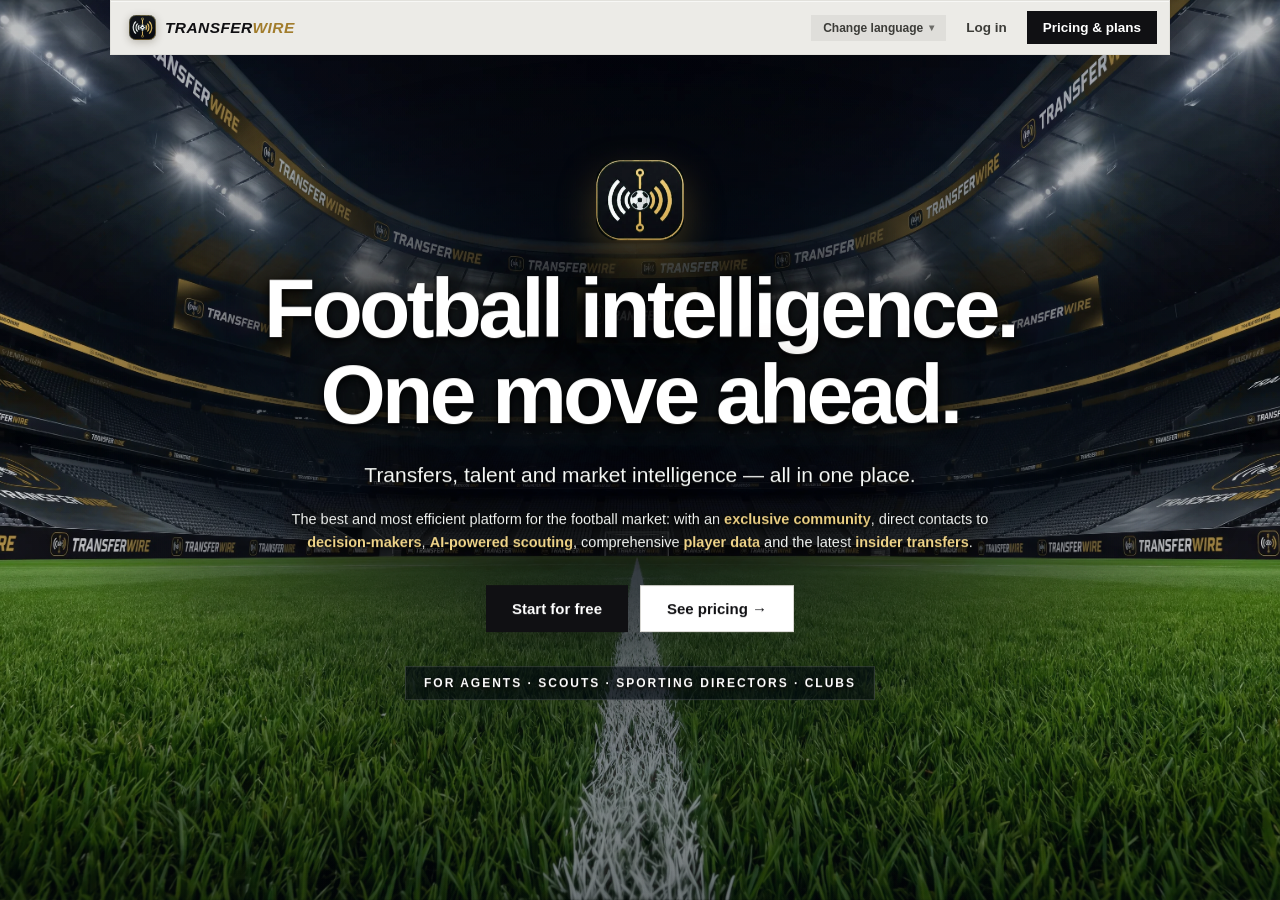
==== index.html @ ceefdb01 "Netzwerk 2.0 Paket 7: Tarifkarte Vereine mit Anfrageformular (auf Anfrage)" ====
<!doctype html>
<html lang="en">
<head>
<meta charset="utf-8">
<meta name="viewport" content="width=device-width, initial-scale=1, viewport-fit=cover">
<style>html.tw-handy85{-webkit-text-size-adjust:100%;text-size-adjust:100%}html.tw-handy85,html.tw-handy85 body,html.tw-handy85 #root{touch-action:pan-y pinch-zoom}html.tw-handy85.tw-zoom,html.tw-handy85.tw-zoom body,html.tw-handy85.tw-zoom #root{touch-action:manipulation}</style>
<script>/* Auftrag 47 (Punkt 93, Freigabe 12.10.) + Auftrag 48 (13.10.): Handyansicht 85 % (Variante 2). Auf Handys im Hochformat wird die
   Layoutbreite auf Geraetebreite / 0,85 gesetzt (390 px -> 459 px), dadurch erscheinen Schrift, Abstaende, Symbole und Karten gleichmaessig
   auf 85 %. Auftrag 48: Die Geraetebreite misst der Browser selbst (device-width); screen.width weicht auf manchen iPhones davon ab (z. B. bei
   vergroesserter Anzeige) - die Seite war dann breiter als der Bildschirm und liess sich seitlich verschieben. Ausserdem laesst sich die ganze
   Seite am Handy nicht mehr seitlich ziehen (touch-action pan-y), solange nicht hineingezoomt ist; Leisten mit eigenem Scrollen bleiben wischbar.
   Querformat, Tablets (kurze Seite ab 600 px) und Desktop bleiben unveraendert. Eine Seite mit maximum-scale (App) bleibt ohne Zoom.
   Pruefanzeige fuer das Geraet: Adresse mit ?twdiag=1 aufrufen. */
(function(){try{
  var m=document.querySelector('meta[name="viewport"]'); if(!m) return;
  var basis=m.getAttribute("content")||"", F=0.85, ohneZoom=/maximum-scale/.test(basis), wurzel=document.documentElement;
  var mass=0, gemessen=0, verlaesslich=false, letzterInhalt="", letzteLage="";
  function hoch(){
    try{ if(screen.orientation&&screen.orientation.type) return screen.orientation.type.indexOf("portrait")===0; }catch(e){}
    if(typeof window.orientation==="number") return Math.abs(window.orientation)!==90;
    return (screen.height||0)>=(screen.width||0);
  }
  function lage(){
    try{ if(screen.orientation&&screen.orientation.type) return screen.orientation.type; }catch(e){}
    return String(typeof window.orientation==="number"?window.orientation:"");
  }
  function geraetebreite(kurz){
    if(m.getAttribute("content")!==basis) m.setAttribute("content",basis);
    var w=wurzel.clientWidth||0;
    gemessen=w; verlaesslich=(w>=280&&w<700);
    return verlaesslich?w:kurz;
  }
  function zoomen(){
    var vv=window.visualViewport;
    var z=!!(vv&&mass&&wurzel.classList.contains("tw-handy85")&&vv.scale>mass*1.04);
    if(z) wurzel.classList.add("tw-zoom"); else wurzel.classList.remove("tw-zoom");
  }
  function setzen(){
    var kurz=Math.min(screen.width||0,screen.height||0);
    var touch=(navigator.maxTouchPoints||0)>0||("ontouchstart" in window);
    var an=touch&&kurz>=280&&kurz<600&&hoch(), inhalt=basis;
    if(an&&verlaesslich&&letzterInhalt&&m.getAttribute("content")===letzterInhalt&&lage()===letzteLage){ zoomen(); return; }
    mass=0;
    if(an){
      var kw=geraetebreite(kurz), b=Math.round(kw/F), s=Math.floor(kw/b*1e6)/1e6;
      inhalt="width="+b+", initial-scale="+s+(ohneZoom?", minimum-scale="+s+", maximum-scale="+s:"")+", viewport-fit=cover";
      mass=s;
    }
    if(m.getAttribute("content")!==inhalt) m.setAttribute("content",inhalt);
    letzterInhalt=an?inhalt:""; letzteLage=lage();
    if(an) wurzel.classList.add("tw-handy85"); else wurzel.classList.remove("tw-handy85");
    zoomen();
  }
  setzen();
  window.addEventListener("orientationchange",function(){setzen();setTimeout(setzen,250);});
  try{ if(screen.orientation&&screen.orientation.addEventListener) screen.orientation.addEventListener("change",setzen); }catch(e){}
  try{ if(window.visualViewport) window.visualViewport.addEventListener("resize",zoomen); }catch(e){}
  if(/[?&#]twdiag=1/.test(location.href)){
    var box=null, zeigen=function(){ try{
      var vv=window.visualViewport||{};
      if(!box){ box=document.createElement("div"); box.id="tw-diag"; box.style.cssText="position:fixed;left:6px;bottom:6px;z-index:2147483647;background:rgba(0,0,0,.85);color:#9ef0b0;font:11px/1.4 ui-monospace,Menlo,monospace;padding:6px 8px;border-radius:6px;pointer-events:none;white-space:pre"; document.body.appendChild(box); }
      box.textContent="screen "+screen.width+"x"+screen.height+" dpr "+(window.devicePixelRatio||1)+"\ndevice-width "+gemessen+"\n"+m.getAttribute("content")+"\nlayout "+wurzel.clientWidth+" doc "+wurzel.scrollWidth+"\nvv "+Math.round((vv.width||0)*10)/10+" x "+Math.round((vv.scale||0)*1e4)/1e4+" links "+Math.round((vv.offsetLeft||0)*10)/10+" scrollX "+Math.round(window.scrollX||0)+"\nzoom "+wurzel.classList.contains("tw-zoom")+" "+((navigator.userAgent.match(/OS [0-9_]+/)||[""])[0]);
    }catch(e){} };
    window.addEventListener("load",function(){ zeigen(); setInterval(zeigen,800); });
  }
}catch(e){}})();</script>
<script>try{if(localStorage.getItem("tw_account")&&location.hash!=="#landing"){location.replace("/app.html"+(location.hash||""));}}catch(e){}</script>
<title>TransferWire — Football intelligence. One move ahead.</title>
<meta name="description" content="All transfer news, club needs with player matching, scout ranking and a player database from 53 leagues and 32 countries — updated hourly." />
<link rel="canonical" href="https://transferwire.de/" />
<link rel="icon" type="image/png" href="/favicon.ico?v=gold">
<link rel="apple-touch-icon" href="/apple-touch-icon.png?v=gold" />
<link rel="manifest" href="/manifest.webmanifest" />
<meta name="theme-color" content="#0B0F0C" />
<meta property="og:type" content="website" />
<meta property="og:site_name" content="TransferWire" />
<meta property="og:title" content="TransferWire — Football intelligence. One move ahead." />
<meta property="og:description" content="All transfer news, club needs with player matching, scout ranking and a player database from 53 leagues and 32 countries — updated hourly." />
<meta property="og:url" content="https://transferwire.de/" />
<meta property="og:image" content="https://transferwire.de/og-image.png?v=gold" />
<meta property="og:image:secure_url" content="https://transferwire.de/og-image.png?v=gold" />
<meta property="og:image:type" content="image/png" />
<meta property="og:image:width" content="1200" />
<meta property="og:image:height" content="675" />
<meta name="twitter:card" content="summary_large_image" />
<meta name="twitter:title" content="TransferWire — Football intelligence. One move ahead." />
<meta name="twitter:description" content="All transfer news, club needs with player matching, scout ranking and a player database from 53 leagues and 32 countries — updated hourly." />
<meta name="twitter:image" content="https://transferwire.de/og-image.png?v=gold" />
<style>
  :root{
    --page:#F6F5F2; --ink:#101013; --muted:#6E6E68; --hair:#E5E4DF;
    --gruen:#1FB558; --orange:#F59E0B; --gold:#C8A355; --gold-text:#7D5F1A; --gold-hell:#DDB65F; --gold-glanz:#EFD489; --gold-schrift:#1A1306;
    --karte:#FFFFFF; --nacht:#0B0F0C; --nacht-karte:#12171A;
  }
  *{box-sizing:border-box; margin:0; padding:0}
  html{scroll-behavior:smooth}
  body{
    background:var(--page); color:var(--ink);
    font-family:-apple-system,BlinkMacSystemFont,"Inter","Segoe UI",Roboto,Helvetica,Arial,sans-serif;
    -webkit-font-smoothing:antialiased; overflow-x:hidden;
  }
  a{color:inherit; text-decoration:none}
  button{font:inherit; cursor:pointer; border:none; background:none}

  /* ── Reveal-Animationen ── */
  .rv{opacity:0; transform:translateY(26px); transition:opacity .7s ease, transform .7s ease}
  .rv.an{opacity:1; transform:none}
  @media (prefers-reduced-motion: reduce){
    .rv, .rv-l, .rv-r{opacity:1; transform:none; transition:none}
    .chip{animation:none !important}
    .kasten{transform:none !important}
  }

  /* ── Navbar (Pill) ── */
  .navwrap{position:sticky; top:14px; z-index:60; display:flex; justify-content:center; padding:0 14px}
  .nav{
    width:100%; max-width:1060px; background:#ECEBE7; border:1px solid #E2E1DC;
    border-radius:0; display:flex; align-items:center; gap:14px; padding:10px 12px 10px 18px;
    box-shadow:0 1px 0 rgba(255,255,255,.6) inset;
  }
  .logo{display:flex; align-items:center; gap:9px; font-weight:800; letter-spacing:.6px; font-size:15.5px}
  .logo b{color:#A27D2D}
  .logo .wortzug{font-style:italic; font-weight:900; letter-spacing:.4px}
  .mark-img{width:27px; height:25px; border-radius:7px; display:block; box-shadow:0 2px 8px rgba(40,30,10,.28)}
  .mark{width:26px; height:26px; border-radius:8px; background:var(--ink); display:grid; place-items:center; flex:0 0 auto}
  .mark svg{width:15px; height:15px}
  .nav .rechts{margin-left:auto; display:flex; align-items:center; gap:8px}
  .sprache{position:relative; display:flex}
.sprache .lang-btn{display:inline-flex; align-items:center; gap:6px; font-size:12px; font-weight:600; padding:6px 12px; border-radius:0; border:0; cursor:pointer; font-family:inherit; background:#DFDEDA; color:#3c3c38; white-space:nowrap}
.sprache .lang-btn:hover{background:#d3d2ce}
.sprache .lang-btn .caret{font-size:10px; opacity:.7}
.sprache .lang-kurz{display:none}
.lang-menu{position:absolute; top:calc(100% + 8px); right:0; min-width:172px; background:#fff; border:1px solid #E1E5E2; border-radius:12px; box-shadow:0 12px 32px rgba(0,0,0,.14); padding:6px; z-index:60}
.lang-menu[hidden]{display:none}
.lang-menu button{display:flex; width:100%; align-items:center; justify-content:space-between; gap:12px; font-size:13px; font-weight:600; padding:9px 12px; border:0; border-radius:8px; cursor:pointer; font-family:inherit; background:transparent; color:#14181D; text-align:left}
.lang-menu button:hover{background:#F5F6F2}
.lang-menu button.akt{font-weight:800}
.lang-menu button.akt::after{content:"\2713"; color:var(--gold-text); font-weight:800}
@media (max-width:560px){ .sprache .lang-text{display:none} .sprache .lang-kurz{display:inline} .sprache .lang-btn{padding:6px 10px} }
  
  
  .nav-login{font-size:13.5px; font-weight:600; padding:8px 12px; border-radius:0; color:#3c3c38}
  .nav-login:hover{background:#e0dfdb}
  .nav-cta{font-size:13.5px; font-weight:600; padding:9px 16px; border-radius:0; background:var(--ink); color:#fff; white-space:nowrap}
  .nav-cta:hover{background:#000}

  main{display:block}
  main[hidden]{display:none}
  .bahn{max-width:1120px; margin:0 auto; padding:0 22px}

  /* ── SEITE 1: Hero ── */
  .hero{padding:86px 0 30px; text-align:center; position:relative}
  img.appicon{
    width:88px; height:auto; margin:0 auto 26px; display:block; border-radius:21px;
    box-shadow:0 16px 38px rgba(169,130,47,.35);
  }
  h1.riese{
    font-size:clamp(42px, 7.2vw, 84px); line-height:1.02; letter-spacing:-.045em; font-weight:800;
  }
  .hero .sub{
    margin:20px auto 0; max-width:720px; font-size:clamp(17px,2.2vw,21px); color:#3a3a36; font-weight:500;
  }
  .hero .uslogan{
    margin:16px auto 0; max-width:760px; font-size:14.5px; line-height:1.65; color:var(--muted);
  }
  .hero .uslogan b{color:#33332f; font-weight:700}
  .ctas{display:flex; gap:12px; justify-content:center; margin-top:30px; flex-wrap:wrap}
  .btn{border-radius:0; padding:14px 26px; font-size:15px; font-weight:800; transition:transform .15s ease, box-shadow .15s ease}
  .btn:active{transform:scale(.97)}
  .btn-ink{background:var(--ink); color:#fff; box-shadow:0 10px 24px rgba(16,16,19,.22)}
  .btn-ink:hover{background:#000}
  .btn-line{background:#fff; border:1.5px solid #D9D8D3; color:var(--ink)}
  .btn-line:hover{border-color:#b9b8b3}
  .vertrauen{margin-top:44px; font-size:12px; letter-spacing:1.8px; color:#9a9a94; font-weight:700}

  /* ── Zahlen + schwebende Vereins-Chips ── */
  .zahlen{position:relative; padding:120px 0 70px; text-align:center}
  .zahlen .kicker, .kicker{
    font-size:11.5px; letter-spacing:2.4px; font-weight:800; color:var(--gold-text);
  }
  .zahlen h2{margin-top:14px; font-size:clamp(20px,2.6vw,26px); font-weight:700; color:#3a3a36}
  .riesenzahl{
    font-size:clamp(46px, 8.6vw, 104px); font-weight:800; letter-spacing:-.04em; line-height:1.06;
  }
  .riesenzahl small{font-size:.42em; font-weight:800; letter-spacing:-.01em; color:#3a3a36; margin-left:.18em}
  .zahlen .untertext{
    margin:30px auto 0; max-width:680px; font-size:15px; line-height:1.7; color:var(--muted);
  }
  .zahlen .untertext b{color:#33332f}
  .chipfeld{position:absolute; inset:0; pointer-events:none}
  .chip{
    position:absolute; z-index:0; opacity:.96; animation:schwebe var(--d,9s) ease-in-out infinite;
    animation-delay:var(--v,0s); will-change:transform;
    filter:drop-shadow(0 10px 22px rgba(16,16,19,.20)) drop-shadow(0 0 1px rgba(20,20,20,.35));
  }
  .chip img{width:100%; height:100%; object-fit:contain; display:block}
  .chip.hell{filter:drop-shadow(0 10px 22px rgba(16,16,19,.22)) drop-shadow(0 0 2px rgba(0,0,0,.6))}
  .zahlen .bahn{position:relative; z-index:2}
  @keyframes schwebe{
    0%,100%{transform:translateY(0) rotate(var(--r,0deg))}
    50%{transform:translateY(-16px) rotate(var(--r,0deg))}
  }

  /* ── Einblick (Browser-Kasten) ── */
  .einblick{padding:60px 0 110px; text-align:center}
  .einblick h2{margin-top:14px; font-size:clamp(26px,3.6vw,40px); letter-spacing:-.03em; font-weight:800}
  .einblick .cap{margin:14px auto 34px; max-width:560px; color:var(--muted); font-size:14.5px; line-height:1.6}
  .kasten{
    max-width:980px; margin:0 auto; background:#EDECE8; border:1px solid #E0DFDA; border-radius:22px;
    padding:14px; box-shadow:0 30px 80px rgba(16,16,19,.14);
    transform:scale(.94); transition:transform .9s cubic-bezier(.2,.7,.2,1);
  }
  .kasten.an{transform:scale(1)}

  /* ── Funktions-Sektionen (Seite 1) ── */
  .sek{padding:54px 0}
  .sek .grid{display:grid; grid-template-columns:minmax(0,1fr) minmax(0,1.55fr); gap:48px; align-items:center}
  .sek.dreh .grid{grid-template-columns:minmax(0,1.55fr) minmax(0,1fr)}
  .sek.ohnebild .grid{grid-template-columns:minmax(0,1fr) minmax(0,1.15fr); gap:56px}
  .sek.dreh.ohnebild .grid{grid-template-columns:minmax(0,1.15fr) minmax(0,1fr)}
  .sek.bahn{max-width:1400px}
  .sek.bahn.ohnebild{max-width:1120px}
  .sek.dreh .stext{order:2}
  .sek.dreh .sbild{order:1}
  .stext h3{font-size:clamp(26px,3.3vw,38px); letter-spacing:-.03em; font-weight:800; margin:10px 0 14px}
  .stext p{color:var(--muted); font-size:16.5px; line-height:1.7}
  .stext p b{color:#33332f}
  .spunkte{display:flex; flex-wrap:wrap; gap:8px; margin-top:16px}
  .spunkte span{font-size:12px; font-weight:800; letter-spacing:.2px; background:#EFEEE9; color:#4a4a45; border-radius:0; padding:7px 13px}
  .shot{border-radius:16px; overflow:hidden; border:1px solid var(--line); background:#fff;
    box-shadow:0 24px 60px rgba(16,16,19,.15)}
  .shot img{width:100%; display:block}
  .rv-l{opacity:0; transform:translateX(-30px); transition:opacity .7s ease var(--tv,0s), transform .7s ease var(--tv,0s)}
  .rv-r{opacity:0; transform:translateX(30px); transition:opacity .7s ease var(--tv,0s), transform .7s ease var(--tv,0s)}
  .rv-l.an, .rv-r.an{opacity:1; transform:none}
  .wm{display:block; width:min(360px,70%); margin:0 auto 22px}
  @media (max-width:900px){
    .sek{padding:34px 0}
    .sek .grid, .sek.dreh .grid, .sek.ohnebild .grid, .sek.dreh.ohnebild .grid{grid-template-columns:1fr; gap:20px}
    .sek.dreh .stext{order:1}
    .sek.dreh .sbild{order:2}
  }
  .chrome{display:flex; align-items:center; gap:8px; padding:4px 8px 12px}
  .dot{width:10px; height:10px; border-radius:50%}
  .url{margin-left:10px; flex:1; max-width:280px; background:#fff; border-radius:8px; font-size:11.5px; color:#8a8a84; padding:5px 12px; text-align:left}
  .schirm{background:var(--nacht); border-radius:14px; overflow:hidden; text-align:left}
  .app-kopf{display:flex; align-items:center; gap:12px; padding:13px 18px; border-bottom:1px solid rgba(255,255,255,.08)}
  .app-kopf .logo{color:#fff; font-size:13.5px}
  .app-kopf .mark{background:var(--gold)}
  .app-such{flex:1; max-width:360px; background:rgba(255,255,255,.08); border:1px solid rgba(255,255,255,.13); border-radius:9px; color:rgba(255,255,255,.55); font-size:11.5px; padding:7px 12px}
  .app-live{margin-left:auto; display:flex; align-items:center; gap:7px; color:#9BE8B8; font-size:10.5px; font-weight:800; letter-spacing:1.4px}
  .puls{width:7px; height:7px; border-radius:50%; background:var(--gruen); box-shadow:0 0 0 0 rgba(31,181,88,.55); animation:puls 1.8s infinite}
  @keyframes puls{70%{box-shadow:0 0 0 9px rgba(31,181,88,0)} 100%{box-shadow:0 0 0 0 rgba(31,181,88,0)}}
  .app-filter{display:flex; gap:8px; padding:13px 18px 2px; flex-wrap:wrap}
  .fchip{font-size:10.5px; font-weight:800; letter-spacing:.4px; color:rgba(255,255,255,.7); border:1px solid rgba(255,255,255,.16); border-radius:0; padding:5px 11px}
  .fchip.akt{background:var(--gold); border-color:var(--gold); color:var(--gold-schrift)}
  .app-feed{display:grid; grid-template-columns:repeat(3,1fr); gap:12px; padding:14px 18px 20px}
  .mkarte{background:var(--nacht-karte); border:1px solid rgba(255,255,255,.09); border-radius:13px; padding:13px 14px; color:#E8ECEA}
  .mk-kick{display:flex; justify-content:space-between; font-size:9.5px; letter-spacing:1.2px; font-weight:800; color:rgba(255,255,255,.45)}
  .badge{border-radius:0; padding:2px 8px; font-size:9px; letter-spacing:.6px}
  .badge.fix{background:rgba(31,181,88,.18); color:#7BE3A4}
  .badge.ger{background:rgba(245,158,11,.16); color:#F5C36B}
  .badge.bedarf{background:rgba(96,165,250,.16); color:#93C5FD}
  .mk-h{font-size:12.8px; font-weight:700; line-height:1.4; margin:9px 0 7px}
  .mk-t{font-size:10.8px; line-height:1.55; color:rgba(255,255,255,.55)}
  .mk-fuss{display:flex; justify-content:space-between; align-items:center; margin-top:11px; font-size:9.5px; color:rgba(255,255,255,.45)}
  .verl{display:flex; gap:2px}
  .verl i{width:9px; height:3.5px; border-radius:2px; background:rgba(255,255,255,.18)}
  .verl i.an{background:var(--gold)}

  /* ── Sektionen allgemein ── */
  .sektion{padding:90px 0}
  .sk-kopf{text-align:center; max-width:720px; margin:0 auto 50px}
  .sk-kopf h2{margin-top:14px; font-size:clamp(28px,3.8vw,42px); letter-spacing:-.03em; font-weight:800}
  .sk-kopf p{margin-top:14px; color:var(--muted); font-size:15px; line-height:1.65}
  .lounge-plus{max-width:760px; margin:24px auto 0; display:grid; grid-template-columns:1fr 1fr; gap:12px}
  .lounge-plus p{margin:0; padding:12px 16px 12px 40px; position:relative; text-align:left; font-size:14.5px; line-height:1.5;
    color:var(--muted); background:rgba(0,0,0,.04); border:1px solid rgba(0,0,0,.08); border-radius:14px}
  .lounge-plus p::before{content:""; position:absolute; left:16px; top:18px; width:12px; height:12px; border-radius:50%;
    background:var(--gold); box-shadow:0 0 0 3px rgba(200,163,85,.28)}
  .lounge-plus p b{display:block; margin-bottom:3px; color:#33332f; font-size:15px}
  .lounge-plus.stapel{grid-template-columns:1fr; margin:0; max-width:none}
  .lounge-plus.stapel.im-text{margin-top:20px}
  @media (max-width:640px){ .lounge-plus{grid-template-columns:1fr} }

  /* ── SEITE 2: Preisblock dunkel ── */
  .preisnacht{background:var(--nacht); color:#fff; border-radius:28px; padding:96px 30px 76px; position:relative; overflow:hidden}
  .preisnacht .kicker{color:var(--gold-hell)}
  .preisnacht h2{margin-top:0; font-size:clamp(26px,3.2vw,36px); letter-spacing:-.022em; font-weight:700; text-transform:none}
  .preisnacht .intro{margin:14px auto 0; max-width:54ch; text-align:center; color:rgba(255,255,255,.55); font-size:13.5px; line-height:1.65}
  .preisnacht{border-radius:0 !important}
  .testleiste{margin-top:32px; display:flex; align-items:center; justify-content:space-between; gap:16px; padding:14px 18px; border:1px solid rgba(255,255,255,.16); background:linear-gradient(90deg, rgba(255,255,255,.07), rgba(255,255,255,.02)); text-align:left}
  .testleiste .tl-l{display:flex; align-items:center; gap:14px; min-width:0}
  .testleiste .tl-tag{flex:0 0 auto; font-size:9.5px; letter-spacing:.16em; font-weight:700; text-transform:uppercase; color:rgba(255,255,255,.72); background:transparent; border:1px solid rgba(255,255,255,.22); padding:5px 9px}
  .testleiste .tl-t{font-size:12.5px; color:rgba(255,255,255,.78); line-height:1.45}
  .testleiste .tl-t b{color:#fff}
  .testleiste .tcta{margin:0; width:auto; flex:0 0 auto; padding:11px 18px; white-space:nowrap}
  .testleiste .tc-w{background:transparent; color:#fff; border:1px solid rgba(255,255,255,.28)}
  .testleiste .tc-w:hover{border-color:rgba(255,255,255,.6)}
  .tiergrid{display:grid; grid-template-columns:repeat(4,1fr); grid-template-rows:repeat(8,auto); gap:14px; margin-top:20px; align-items:stretch}
  @media (max-width:1240px) and (min-width:981px){ .tiergrid{grid-template-columns:repeat(2,1fr); grid-template-rows:none} .tier{display:flex; flex-direction:column; grid-row:auto} }
  .tier.ve .tpreis{font-size:30px}
  .tier.ve .tbadge{border-color:rgba(255,255,255,.3); color:rgba(255,255,255,.75)}
  .tier{position:relative; background:#0E1312; border:1px solid rgba(255,255,255,.10); border-radius:0; padding:24px 22px 26px; text-align:left; display:grid; grid-row:span 8; grid-template-rows:subgrid; transition:border-color .12s ease}
  .tier:hover{border-color:rgba(255,255,255,.2)}
  .tier.gr{background:#121918; border-color:rgba(255,255,255,.2)}
  @supports not (grid-template-rows:subgrid){ .tier{display:flex; flex-direction:column} }
  @media (max-width:980px){ .tiergrid{grid-template-rows:none} .tier{display:flex; flex-direction:column; grid-row:auto} }
  .tier .tname{display:flex; align-items:center; justify-content:space-between; gap:9px; font-size:13px; font-weight:800; letter-spacing:2.2px; text-transform:uppercase}
  .tbadge{font-size:9.5px; letter-spacing:.14em; font-weight:700; text-transform:uppercase; border-radius:0; padding:3px 7px; border:1px solid rgba(221,182,95,.45)}
  .tb-gr{color:var(--gold-hell)}
  .tier .tsub{margin-top:8px; font-size:12px; color:rgba(255,255,255,.55); min-height:34px}
  .twert{margin-top:12px; font-size:11.5px; line-height:1.6; color:rgba(255,255,255,.5)}
  .twert b{display:block; color:rgba(255,255,255,.9); font-size:11.5px; font-weight:600; margin-bottom:2px}
  .abrech-z{margin:20px auto 0; display:inline-flex; border:1px solid rgba(255,255,255,.16); padding:2px}
  .abrech-z button{border:0; cursor:pointer; font-family:inherit; font-size:11.5px; font-weight:600; padding:8px 16px; background:transparent; color:rgba(255,255,255,.5); border-radius:0; transition:color .12s ease, background .12s ease}
  .abrech-z button:hover{color:rgba(255,255,255,.8)}
  .abrech-z button.akt{background:rgba(255,255,255,.94); color:#0B0F0C}
  .tpreis{margin:18px 0 0; font-size:38px; font-weight:700; letter-spacing:-.03em; line-height:1; display:flex; align-items:baseline; gap:8px; flex-wrap:wrap; font-variant-numeric:tabular-nums; font-feature-settings:"tnum" 1}
  .tpreis .einheit{font-size:12.5px; font-weight:500; letter-spacing:0; color:rgba(255,255,255,.5)}
  .tmeta{margin-top:8px; font-size:11.5px; color:rgba(255,255,255,.42); display:flex; flex-wrap:wrap; gap:6px}
  .tmeta b{color:rgba(255,255,255,.72); font-weight:600}
  .tsep{color:rgba(255,255,255,.22)}
  body.flugmodus .ebene .twert b, .preisnacht .twert b{color:rgba(255,255,255,.9)}
  body.flugmodus .ebene .tmeta b, .preisnacht .tmeta b{color:rgba(255,255,255,.72)}
  body.flugmodus .ebene .testleiste .tl-t b, .preisnacht .testleiste .tl-t b{color:#fff}
  .seats{margin-top:14px}
  .nz-fix{font-size:14px; font-weight:700; line-height:28px; padding:0 12px; color:rgba(255,255,255,.88)}
  .tier.seats-fest .nz-s{display:none}
  .tier:not(.seats-fest) .nz-fix-ent{display:none}
  .seats.leer{margin-top:0}
  .nutzer{border:1px solid rgba(255,255,255,.14); padding:8px 10px 8px 12px; display:flex; align-items:center; justify-content:space-between; gap:10px}
  .nutzer .nz-l{font-size:10px; letter-spacing:1.4px; text-transform:uppercase; font-weight:800; color:rgba(255,255,255,.6)}
  .nutzer .nz-s{display:flex; align-items:center; border:1px solid rgba(255,255,255,.22)}
  .nutzer .nz-s button{border:0; cursor:pointer; font-family:inherit; width:30px; height:28px; background:transparent; color:#fff; font-size:16px; font-weight:700; line-height:1; border-radius:0}
  .nutzer .nz-s button:hover{background:rgba(255,255,255,.1)}
  .nutzer .nz-s button:disabled{opacity:.3; cursor:default; background:transparent}
  .nutzer .nz-s output{min-width:36px; text-align:center; font-size:14px; font-weight:800; border-left:1px solid rgba(255,255,255,.22); border-right:1px solid rgba(255,255,255,.22); height:28px; line-height:28px}
  .nutzer-h{margin-top:6px; font-size:10.5px; color:rgba(255,255,255,.5)}
  .tcta{margin-top:18px; width:100%; border:0; cursor:pointer; font-family:inherit; border-radius:0; padding:12px; font-size:13px; font-weight:600; letter-spacing:0; text-transform:none; text-align:center; transition:background .12s ease, border-color .12s ease}
  .tc-w{background:#fff; color:var(--ink)}
  .tc-gr{background:var(--gold); color:var(--gold-schrift)}
  .tc-gr:hover{background:#D4B263}
  .tc-go,.tc-en{background:transparent; color:#fff; border:1px solid rgba(255,255,255,.28)}
  .tc-go:hover,.tc-en:hover{border-color:rgba(255,255,255,.62)}
  .draht{background:var(--gold); color:#231a05; border-radius:0; font-size:8.5px; font-weight:800; letter-spacing:.9px; padding:2px 8px}
  .tfeats{margin-top:16px; display:flex; flex-direction:column; gap:8px; font-size:12px; color:rgba(255,255,255,.82); text-align:left}
  .tfeats div{display:flex; gap:8px; line-height:1.4}
  .tfeats div span:last-child{flex:1}
  .tfeats div.fett span:last-child{font-weight:800; color:#fff}
  .tfeats .plus-k{display:block; margin:6px 0 2px; padding-top:9px; border-top:1px solid rgba(255,255,255,.08); font-size:9.5px; letter-spacing:.14em; font-weight:700; text-transform:uppercase; color:rgba(255,255,255,.42)}
  .tfeats .plus-k.gr{color:#4FD287}
  .hak{flex:0 0 11px; width:11px; font-size:0; line-height:0; align-self:flex-start; margin-top:6px; color:rgba(255,255,255,.34)}
  .hak::before{content:""; display:block; width:9px; height:5px; border-left:1.5px solid currentColor; border-bottom:1.5px solid currentColor; transform:rotate(-45deg)}
  .tfeats .aus{color:rgba(255,255,255,.34)}
  .hakx{flex:0 0 11px; width:11px; font-size:10px; line-height:1.5; color:rgba(255,255,255,.28)}
  .hak.plus{color:var(--gruen)}
  .hak.plus::before{border-left-width:2px; border-bottom-width:2px}
  .tfeats div.plus span:last-child{color:#fff; font-weight:600}
  .sicherheit{margin-top:22px; display:flex; align-items:center; justify-content:center; gap:10px; font-size:11.5px; color:rgba(255,255,255,.62); flex-wrap:wrap; text-align:center}
  .sicherheit .sh-tag{font-size:9px; letter-spacing:1.6px; text-transform:uppercase; font-weight:800; color:var(--gold-hell); border:1px solid rgba(221,182,95,.45); padding:4px 8px}
  @media (max-width:980px){ .tiergrid{grid-template-columns:1fr; max-width:460px; margin-left:auto; margin-right:auto} .testleiste{flex-direction:column; align-items:stretch; max-width:460px; margin-left:auto; margin-right:auto} .testleiste .tl-l{flex-direction:column; align-items:flex-start; gap:8px} .testleiste .tcta{width:100%} }
  .preisnacht .fuss{margin-top:26px; font-size:10.5px; color:rgba(255,255,255,.35)}

  /* ── Funktions-Showcase ── */
  .funk{display:grid; grid-template-columns:1fr 1fr; gap:44px; align-items:center; padding:44px 0}
  .funk:nth-child(even) .f-text{order:2}
  .f-text .kicker{color:var(--gold-text)}
  .f-text h3{margin-top:12px; font-size:clamp(22px,2.8vw,30px); letter-spacing:-.02em; font-weight:800; line-height:1.15}
  .f-text p{margin-top:12px; color:var(--muted); font-size:14.5px; line-height:1.7}
  .f-text .mini{margin-top:12px; font-size:12.5px; font-weight:700; color:var(--gold-text)}
  .f-vis{background:#fff; border:1px solid var(--hair); border-radius:18px; padding:20px; box-shadow:0 18px 48px rgba(16,16,19,.08)}
  .f-vis.dunkel{background:var(--nacht); border-color:#1d2420}

  .kkarte{display:flex; align-items:center; gap:12px; background:#fff; border:1px solid var(--hair); border-radius:13px; padding:12px 14px; margin-bottom:10px; box-shadow:0 6px 16px rgba(16,16,19,.05)}
  .kkarte:last-child{margin-bottom:0}
  .avatar{width:38px; height:38px; border-radius:50%; display:grid; place-items:center; color:#fff; font-weight:800; font-size:13px; flex:0 0 auto}
  .kkarte .kinfo{flex:1; min-width:0}
  .kkarte .kname{font-size:13px; font-weight:800}
  .kkarte .krolle{font-size:11px; color:var(--muted); margin-top:1px}
  .kkarte .draht{flex:0 0 auto}

  .bkarte{border:1px solid var(--hair); border-radius:14px; padding:15px}
  .bkarte .mk-kick{color:#9a9a94}
  .bkarte h4{font-size:15px; font-weight:800; margin:8px 0 6px}
  .bkarte p{font-size:12px; color:var(--muted); line-height:1.6}
  .poschips{display:flex; gap:7px; flex-wrap:wrap; margin-top:11px}
  .poschips span{font-size:10.5px; font-weight:800; border-radius:8px; padding:5px 9px; background:#F0EFEB; color:#4a4a45}
  .poschips span.akt{background:rgba(200,163,85,.16); color:var(--gold-text)}

  .chatv{display:flex; flex-direction:column; gap:10px}
  .blase{max-width:86%; border-radius:14px; padding:10px 13px; font-size:12.5px; line-height:1.55}
  .blase.frage{align-self:flex-end; background:var(--ink); color:#fff; border-bottom-right-radius:4px}
  .blase.antwort{align-self:flex-start; background:#F0EFEB; border-bottom-left-radius:4px}
  .blase.antwort b{color:var(--gold-text)}

  .dbzeile{display:flex; align-items:center; gap:10px; padding:9px 4px; border-bottom:1px solid rgba(255,255,255,.07); color:#DfE5E2; font-size:11.5px}
  .dbzeile:last-child{border-bottom:none}
  .dbzeile .dn{flex:1; font-weight:700}
  .dbzeile .dm{color:rgba(255,255,255,.45); font-size:10.5px; width:74px}
  .score{width:86px; height:5px; border-radius:3px; background:rgba(255,255,255,.12); overflow:hidden}
  .score i{display:block; height:100%; background:var(--gold)}

  .tick{display:flex; align-items:center; gap:10px; padding:9px 4px; border-bottom:1px solid var(--hair); font-size:12px}
  .tick:last-child{border-bottom:none}
  .tick time{font-size:10px; color:#9a9a94; font-weight:700; width:44px}
  .tick .badge{flex:0 0 auto}

  /* ── FAQ ── */
  .faq{max-width:760px; margin:0 auto}
  details{background:#fff; border:1px solid var(--hair); border-radius:13px; padding:16px 18px; margin-bottom:10px}
  summary{font-size:14.5px; font-weight:800; cursor:pointer; list-style:none; display:flex; justify-content:space-between; align-items:center}
  summary::after{content:"+"; font-size:18px; color:#9a9a94}
  details[open] summary::after{content:"–"}
  details p{margin-top:10px; font-size:13.5px; color:var(--muted); line-height:1.65}

  /* ── Abschluss-CTA ── */
  .schluss{background:var(--nacht); color:#fff; border-radius:28px; text-align:center; padding:70px 26px}
  .schluss h2{font-size:clamp(26px,3.6vw,40px); font-weight:800; letter-spacing:-.02em; text-transform:uppercase}
  .schluss p{margin-top:12px; color:rgba(255,255,255,.6); font-size:14.5px}
  .schluss .ctas{margin-top:26px}
  .btn-gruen{background:var(--gold); color:var(--gold-schrift)}
  .btn-gruen:hover{filter:brightness(1.06)}
  .btn-geist{background:transparent; border:1.5px solid rgba(255,255,255,.28); color:#fff}

  footer{padding:44px 0 34px; text-align:center; font-size:12px; color:#9a9a94}
  footer .flinks{margin-top:8px; display:flex; gap:16px; justify-content:center}

  /* ── Responsive ── */
  @media (max-width:900px){
    .app-feed{grid-template-columns:1fr 1fr}
    .app-feed .mkarte:nth-child(3){display:none}
    .tiergrid{grid-template-columns:1fr; max-width:460px; margin-left:auto; margin-right:auto}
    .funk{grid-template-columns:1fr; gap:22px}
    .funk:nth-child(even) .f-text{order:0}
  }
  @media (max-width:640px){
    .navwrap{top:10px}
    .nav{padding:8px 8px 8px 14px; gap:8px}
    .nav-login{display:inline-flex; align-items:center; padding:8px 11px; font-size:12.5px; white-space:nowrap; border:1px solid #cfcdc7; background:#F6F5F1}
    .nav-cta{padding:8px 12px; font-size:12.5px}
    .hero{padding-top:64px}
    .chip{display:none}
    .chip.mobil{display:block; width:34px !important; height:34px !important; opacity:.9}
    .app-feed{grid-template-columns:1fr}
    .app-feed .mkarte:nth-child(3){display:block}
    .app-such{display:none}
    .zahlen{padding-top:80px}
    .sektion{padding:64px 0}
    .preisnacht{padding:44px 18px 30px; border-radius:20px}
  }
  @media (max-width:480px){
    .nav-cta .nav-zus{display:none}
    .logo{font-size:14px; gap:8px}
  }
  @media (max-width:400px){
    .navwrap{padding:0 8px}
    .nav{padding:7px 6px 7px 10px; gap:6px}
    .nav .rechts{gap:5px}
    .logo{gap:6px; font-size:13px}
    .mark-img{width:22px; height:20px}
    .sprache .lang-btn{padding:6px 7px}
    .nav-login{padding:7px 8px; font-size:12px}
    .nav-cta{padding:7px 9px; font-size:12px}
  }
  @media (max-width:340px){
    .nav{gap:4px}
    .nav .rechts{gap:4px}
    .sprache .lang-btn{gap:3px; padding:6px 6px}
    .logo{font-size:11px; letter-spacing:.2px; gap:5px}
    .logo .wortzug{letter-spacing:.1px}
    .nav-cta{padding:7px 7px; font-size:11.5px}
  }
</style>
<style>
  #welt{position:fixed; inset:0; z-index:0; display:block; width:100%; height:100%; background:#070b12}
  #fotos{display:none}
  #schleier{position:fixed; inset:0; z-index:1; pointer-events:none;
    background:radial-gradient(ellipse 66% 62% at 50% 46%, rgba(3,8,14,.52), rgba(3,8,14,.24) 62%, transparent 100%),
      linear-gradient(to bottom, rgba(3,8,14,.3), transparent 28%, transparent 70%, rgba(3,8,14,.46))}
  #blende{position:fixed; inset:0; z-index:1; background:#03080e; opacity:0; pointer-events:none}
  body{background:#070b12}
  header, footer{position:relative; z-index:30}
  main{position:relative; z-index:2}
  #buehne{position:fixed; inset:0; z-index:2; perspective:1150px; perspective-origin:50% 44%;
    transform-style:preserve-3d; pointer-events:none; overflow:hidden; display:none}
  body.flugmodus #buehne{display:block}
  body.flugmodus main{display:none}
  body.flugmodus{overflow:hidden; touch-action:none; overscroll-behavior:none}
  body.flugmodus #hoehe{display:none}
  body.flugmodus footer{position:fixed; left:0; right:0; bottom:0; z-index:5; padding:12px 0 14px; margin:0;
    opacity:0; pointer-events:none; transition:opacity .45s; color:rgba(255,255,255,.55);
    background:linear-gradient(to top, rgba(3,8,14,.75), transparent)}
  body.flugmodus footer a{color:rgba(255,255,255,.75)}
  body.flugmodus.amEnde footer{opacity:1; pointer-events:auto}
  body.flugmodus.seite-preise{overflow:auto; touch-action:auto; overscroll-behavior:auto}
  body.flugmodus.seite-preise #buehne{display:none}
  body.flugmodus.seite-preise main#seite-preise:not([hidden]){display:block; position:relative; z-index:2; padding:4vh 0 4vh}
  @media (min-width:901px){
    body.flugmodus.seite-preise .preisnacht{padding:28px 24px 20px}
    body.flugmodus.seite-preise .preisnacht h2{margin-top:8px; font-size:clamp(26px,3vw,34px)}
    body.flugmodus.seite-preise .preisnacht .intro{margin:8px auto 0}
    body.flugmodus.seite-preise .tiergrid{margin-top:18px; gap:14px}
    body.flugmodus.seite-preise .tier{padding:16px 14px}
    body.flugmodus.seite-preise .twert{margin-top:9px}
    body.flugmodus.seite-preise .tpreis{margin:10px 0 2px; font-size:30px}
    body.flugmodus.seite-preise .tcta{margin-top:10px; padding:9px}
    body.flugmodus.seite-preise .seats{margin-top:9px}
    body.flugmodus.seite-preise .tfeats{margin-top:11px; gap:4px; font-size:11.5px}
    body.flugmodus.seite-preise .tfeats .plus-k{margin:6px 0 1px; padding-top:7px}
    body.flugmodus.seite-preise .preisnacht .fuss{margin-top:14px}
  }
  body.flugmodus.seite-preise main#seite-preise .ebene{position:relative; left:auto; top:auto; width:min(1060px, 92vw);
    margin:0 auto 6vh; opacity:1; transform:none; will-change:transform, opacity; transform-origin:50% 0%; pointer-events:auto}
  body.flugmodus.seite-preise main#seite-preise .ebene:last-child{margin-bottom:6vh}
  /* Auftrag 47 (Punkt 94): am Handy ragte der Leuchtrahmen der Ebenen auf der Preisseite seitlich ueber den Rand (Seite 421 statt 390 px breit) */
  @media (max-width:900px){ body.flugmodus.seite-preise main#seite-preise .ebene::before{left:0; right:0} body.flugmodus.seite-preise main#seite-preise{overflow-x:clip} }
  body.flugmodus.seite-preise footer{position:relative; opacity:1; pointer-events:auto; background:none; padding:20px 0 34px}
  body.flugmodus .ebene{position:absolute; left:50%; top:47%; width:min(1060px, 92vw);
    transform-style:preserve-3d; will-change:transform, opacity; opacity:0}
  @media (min-width:901px){
    body.flugmodus .ebene.sek{width:min(1360px, 94vw); max-width:none}
    body.flugmodus .ebene.sek.ohnebild{width:min(1060px, 92vw)}
  }
  .ebene.klickbar{pointer-events:auto}
  body.flugmodus .ebene .glas{background:transparent; border:0; box-shadow:none; backdrop-filter:none; padding:0}
  body.flugmodus .ebene{color:#fff; text-align:center}
  body.flugmodus .ebene::before{content:""; position:absolute; inset:-14% -9%;
    background:radial-gradient(ellipse farthest-side at 50% 50%, rgba(4,10,18,.84), rgba(4,10,18,.62) 42%, rgba(4,10,18,.30) 72%, transparent 100%);
    z-index:-1; border-radius:48px}
  body.flugmodus .ebene h1, body.flugmodus .ebene h2, body.flugmodus .ebene h3{color:#fff;
    text-shadow:0 1px 2px rgba(0,0,0,.95), 0 3px 12px rgba(0,0,0,.9), 0 0 36px rgba(0,0,0,.7), 0 0 56px rgba(221,182,95,.2)}
  body.flugmodus .ebene p, body.flugmodus .ebene .sub{color:#f6f9f7; line-height:1.62;
    text-shadow:0 1px 2px rgba(0,0,0,.95), 0 2px 10px rgba(0,0,0,.9), 0 0 26px rgba(0,0,0,.7)}
  body.flugmodus .ebene .hero .sub{font-weight:600}
  body.flugmodus .ebene .kicker{color:var(--gold-hell); text-shadow:0 1px 2px rgba(0,0,0,.95), 0 2px 10px rgba(0,0,0,.95)}
  body.flugmodus .ebene b{color:var(--gold-glanz)}
  body.flugmodus .ebene .lounge-plus{max-width:820px}
  body.flugmodus .ebene .lounge-plus p{font-size:15px; line-height:1.5; color:#f6f9f7; background:rgba(4,10,18,.62);
    border:1px solid rgba(255,255,255,.16); text-shadow:0 1px 2px rgba(0,0,0,.9)}
  body.flugmodus .ebene .lounge-plus p b{color:var(--gold-glanz); font-size:15.5px; text-shadow:0 1px 2px rgba(0,0,0,.95)}
  body.flugmodus .ebene .vertrauen{display:inline-block; margin-top:34px; padding:9px 18px; border-radius:0;
    color:#fff; letter-spacing:2px; background:rgba(4,10,18,.62); border:1px solid rgba(255,255,255,.14);
    text-shadow:0 1px 2px rgba(0,0,0,.95), 0 2px 8px rgba(0,0,0,.9)}
  body.flugmodus .ebene .spunkte span{background:rgba(14,12,8,.72); color:#F3E3B8;
    border:1px solid rgba(221,182,95,.4)}
  body.flugmodus .ebene .grid{text-align:left}
  body.flugmodus .ebene .stext p{color:#f6f9f7}
  body.flugmodus .ebene .shot{box-shadow:0 30px 90px rgba(0,0,0,.75), 0 0 0 1px rgba(221,182,95,.3)}
  body.flugmodus .ebene .kasten{box-shadow:0 30px 90px rgba(0,0,0,.75)}
  body.flugmodus .zahlen .chip{display:none}
  body.flugmodus .hero{padding:24px 0 10px}
  body.flugmodus .zahlen{padding:20px 0 16px}
  body.flugmodus .einblick{padding:10px 0 20px}
  body.flugmodus .sek{padding:16px 0}
  body.flugmodus .sektion{padding:16px 0}
  body.flugmodus .sk-kopf{margin-bottom:26px}
  body.flugmodus .funk{padding:26px 0}
  body.flugmodus .ebene[data-welt="himmel"]::before{background:radial-gradient(ellipse farthest-side at 50% 50%, rgba(4,10,18,.88), rgba(4,10,18,.68) 42%, rgba(4,10,18,.34) 72%, transparent 100%)}
  body.flugmodus .ebene .f-vis:not(.dunkel), body.flugmodus .ebene details, body.flugmodus .ebene .kkarte{color:var(--ink); text-align:left; text-shadow:none}
  body.flugmodus .ebene .f-vis:not(.dunkel) p, body.flugmodus .ebene details p, body.flugmodus .ebene .f-vis:not(.dunkel) .sub, body.flugmodus .ebene .kkarte .krolle{color:var(--muted); text-shadow:none}
  body.flugmodus .ebene .f-vis:not(.dunkel) h3, body.flugmodus .ebene .f-vis:not(.dunkel) h4, body.flugmodus .ebene .f-vis:not(.dunkel) b, body.flugmodus .ebene details b, body.flugmodus .ebene details summary, body.flugmodus .ebene .kkarte b{color:var(--ink); text-shadow:none}
  body.flugmodus .ebene .f-vis:not(.dunkel) .blase.frage{color:#fff}
  body.flugmodus .ebene .blase.antwort b{color:var(--gold-text)}
  body.flugmodus .ebene .faq{text-align:left}
  body.flugmodus .ebene .riesenzahl small{color:rgba(255,255,255,.82)}
  body.flugmodus .ebene .riesenzahl{text-shadow:0 1px 2px rgba(0,0,0,.95), 0 3px 14px rgba(0,0,0,.9)}
  body.flugmodus .ebene .zahlen .untertext{color:#f6f9f7}
  body.flugmodus .ebene.zahlen .untertext{color:#f6f9f7; text-shadow:0 1px 2px rgba(0,0,0,.95), 0 2px 10px rgba(0,0,0,.9)}
  #hoehe{position:relative; z-index:1; pointer-events:none}
  body.imflug header, body.imflug #buehne, body.imflug main{opacity:0; pointer-events:none}
  header, #buehne, main{transition:opacity .55s ease}
  body.kein3d{background:var(--bg)}
  body.kein3d #welt, body.kein3d #buehne, body.kein3d #hoehe, body.kein3d #schleier, body.kein3d #blende{display:none}
  body.kein3d .glas{background:rgba(248,246,241,.92); border-radius:24px; padding:30px 26px}
  @media (max-width:900px){
    body.flugmodus .ebene{width:94vw}
    body.flugmodus .ebene h1{font-size:clamp(30px,9vw,46px)}
  }
  @media (prefers-reduced-motion: reduce){ header, #buehne, main{transition:none} }

.shot img, .wm { height:auto }
</style>
<link rel="preload" as="image" href="/assets/bg_feld.webp?v=gold" media="(min-width: 720px) and (min-height: 720px)"><link rel="preload" as="image" href="/assets/bg_feld_m.webp?v=gold" media="(max-width: 719px), (max-height: 719px)">
</head>
<body>
<canvas id="welt" aria-hidden="true"></canvas>
<div id="schleier" aria-hidden="true"></div>
<div id="blende" aria-hidden="true"></div>
<div id="fotos" hidden aria-hidden="true"><img id="foto-feld" alt="" data-src="/assets/bg_feld.webp?v=gold" data-src-m="/assets/bg_feld_m.webp?v=gold" decoding="async"><img id="foto-tribuene" alt="" data-src="/assets/bg_tribuene.webp?v=gold" data-src-m="/assets/bg_tribuene_m.webp?v=gold" decoding="async"><script>(function(){var m=Math.min(innerWidth,innerHeight)<720;["foto-feld","foto-tribuene"].forEach(function(id){var e=document.getElementById(id);if(e)e.src=m?e.getAttribute("data-src-m"):e.getAttribute("data-src");});})();</script></div>
<div id="buehne"></div>
<div id="hoehe"></div>

<!-- ══ Navbar ══ -->
<div class="navwrap">
  <nav class="nav">
    <a class="logo" href="/" onclick="zeige('start');return false">
      <img class="mark-img" src="/assets/start/logo-ed895ba6.webp" alt="">
      <span class="wortzug">TRANSFER<b>WIRE</b></span>
    </a>
    <div class="rechts">
      <div class="sprache" id="sprache">
        <button id="btn-lang" class="lang-btn" type="button" aria-haspopup="menu" aria-expanded="false" aria-controls="lang-menu" onclick="langMenu(event)"><span class="lang-text" id="lang-text">Change language</span><span class="lang-kurz" id="lang-kurz">EN</span><span class="caret">&#9662;</span></button>
        <div id="lang-menu" class="lang-menu" role="menu" hidden>
          <button type="button" role="menuitem" id="lang-en" onclick="setzeSprache('en'); langMenu(false)">English</button>
          <button type="button" role="menuitem" id="lang-de" onclick="setzeSprache('de'); langMenu(false)">Deutsch</button>
        </div>
      </div>
      <button class="nav-login" onclick="location.href='/app.html#login'" data-de="Login" data-en="Log in">Login</button>
      <button class="nav-cta" onclick="zeige('preise')" data-de="Preise<span class='nav-zus'> &amp;amp; Abos</span>" data-en="Pricing<span class='nav-zus'> &amp;amp; plans</span>">Preise<span class="nav-zus"> &amp; Abos</span></button>
    </div>
  </nav>
</div>

<!-- ══════════ SEITE 1 — Start ══════════ -->
<main id="seite-start">
  <section class="hero bahn glas ebene klickbar" data-seite="start" data-z="0">
    <img class="appicon rv" src="/assets/start/logo-ed895ba6.webp" width="164" height="150" decoding="async" alt="TransferWire App">
    <h1 class="riese rv" data-de="Football intelligence.<br>One move ahead." data-en="Football intelligence.<br>One move ahead.">Football intelligence.<br>One move ahead.</h1>
    <p class="sub rv" data-de="Transfers, Talente und Markt-Intelligenz — alles auf einer Plattform." data-en="Transfers, talent and market intelligence — all in one place.">Transfers, Talente und Markt-Intelligenz — alles auf einer Plattform.</p>
    <p class="uslogan rv"
       data-de="Die beste und effizienteste Plattform für den Fußballmarkt: mit <b>exklusiver Community</b>, direkten Kontakten zu <b>Entscheidern</b>, <b>KI-gestütztem Scouting</b>, umfassenden <b>Spielerdaten</b> und aktuellen <b>Insider-Transfers</b>."
       data-en="The best and most efficient platform for the football market: with an <b>exclusive community</b>, direct contacts to <b>decision-makers</b>, <b>AI-powered scouting</b>, comprehensive <b>player data</b> and the latest <b>insider transfers</b>.">
       Die beste und effizienteste Plattform für den Fußballmarkt: mit <b>exklusiver Community</b>, direkten Kontakten zu <b>Entscheidern</b>, <b>KI-gestütztem Scouting</b>, umfassenden <b>Spielerdaten</b> und aktuellen <b>Insider-Transfers</b>.</p>
    <div class="ctas rv">
      <button class="btn btn-ink" onclick="location.href='/app.html#test'" data-de="Kostenlos starten" data-en="Start for free">Kostenlos starten</button>
      <button class="btn btn-line" onclick="zeige('preise')" data-de="Preise ansehen →" data-en="See pricing →">Preise ansehen →</button>
    </div>
    <div class="vertrauen rv" data-de="FÜR BERATER · SCOUTS · SPORTDIREKTOREN · VEREINE" data-en="FOR AGENTS · SCOUTS · SPORTING DIRECTORS · CLUBS">FÜR BERATER · SCOUTS · SPORTDIREKTOREN · VEREINE</div>
  </section>

  <!-- Zahlen + schwebende Vereins-Chips -->
  <section class="zahlen ebene" data-seite="start" data-z="1">
    <div class="bahn glas">
      <div class="kicker rv" data-de="EINE PLATTFORM · DER GANZE MARKT" data-en="ONE PLATFORM · THE WHOLE MARKET">EINE PLATTFORM · DER GANZE MARKT</div>
      <h2 class="rv" data-de="Bei TransferWire ist der Markt schon drin:" data-en="TransferWire already covers the market:">Bei TransferWire ist der Markt schon drin:</h2>
      <div class="riesenzahl rv">53<small data-de="Ligen" data-en="leagues">Ligen</small></div>
      <div class="riesenzahl rv">1.061<small>Teams</small></div>
      <div class="riesenzahl rv">36.591<small data-de="Spieler" data-en="players">Spieler</small></div>
      <div class="riesenzahl rv">2.200<small data-de="Live-Quellen" data-en="live sources">Live-Quellen</small></div>
       <div class="untertext rv" style="margin:18px auto 0;font-size:12.5px;letter-spacing:.16em;text-transform:uppercase;opacity:.75" data-de="Teams je Land" data-en="Teams per country">Teams je Land</div>
       <div class="untertext rv" style="display:flex;flex-wrap:wrap;gap:8px 20px;justify-content:center;max-width:920px;margin:10px auto 0"><span style="white-space:nowrap" data-de="Deutschland <b>148</b>" data-en="Germany <b>148</b>">Deutschland <b>148</b></span><span style="white-space:nowrap" data-de="Schweden <b>51</b>" data-en="Sweden <b>51</b>">Schweden <b>51</b></span><span style="white-space:nowrap" data-de="Spanien <b>49</b>" data-en="Spain <b>49</b>">Spanien <b>49</b></span><span style="white-space:nowrap" data-de="Österreich <b>47</b>" data-en="Austria <b>47</b>">Österreich <b>47</b></span><span style="white-space:nowrap" data-de="Niederlande <b>46</b>" data-en="Netherlands <b>46</b>">Niederlande <b>46</b></span><span style="white-space:nowrap" data-de="Belgien <b>45</b>" data-en="Belgium <b>45</b>">Belgien <b>45</b></span><span style="white-space:nowrap" data-de="England <b>45</b>" data-en="England <b>45</b>">England <b>45</b></span><span style="white-space:nowrap" data-de="Portugal <b>44</b>" data-en="Portugal <b>44</b>">Portugal <b>44</b></span><span style="white-space:nowrap" data-de="Italien <b>42</b>" data-en="Italy <b>42</b>">Italien <b>42</b></span><span style="white-space:nowrap" data-de="Argentinien <b>41</b>" data-en="Argentina <b>41</b>">Argentinien <b>41</b></span><span style="white-space:nowrap" data-de="Frankreich <b>38</b>" data-en="France <b>38</b>">Frankreich <b>38</b></span><span style="white-space:nowrap" data-de="Polen <b>38</b>" data-en="Poland <b>38</b>">Polen <b>38</b></span><span style="white-space:nowrap" data-de="Türkei <b>38</b>" data-en="Türkiye <b>38</b>">Türkei <b>38</b></span><span style="white-space:nowrap" data-de="Saudi-Arabien <b>32</b>" data-en="Saudi Arabia <b>32</b>">Saudi-Arabien <b>32</b></span><span style="white-space:nowrap" data-de="USA <b>31</b>" data-en="USA <b>31</b>">USA <b>31</b></span><span style="white-space:nowrap" data-de="Brasilien <b>28</b>" data-en="Brazil <b>28</b>">Brasilien <b>28</b></span><span style="white-space:nowrap" data-de="Rumänien <b>26</b>" data-en="Romania <b>26</b>">Rumänien <b>26</b></span><span style="white-space:nowrap" data-de="China <b>25</b>" data-en="China <b>25</b>">China <b>25</b></span><span style="white-space:nowrap" data-de="Dänemark <b>25</b>" data-en="Denmark <b>25</b>">Dänemark <b>25</b></span><span style="white-space:nowrap" data-de="Japan <b>23</b>" data-en="Japan <b>23</b>">Japan <b>23</b></span><span style="white-space:nowrap" data-de="Norwegen <b>23</b>" data-en="Norway <b>23</b>">Norwegen <b>23</b></span><span style="white-space:nowrap" data-de="Schweiz <b>22</b>" data-en="Switzerland <b>22</b>">Schweiz <b>22</b></span><span style="white-space:nowrap" data-de="Tschechien <b>21</b>" data-en="Czechia <b>21</b>">Tschechien <b>21</b></span><span style="white-space:nowrap" data-de="Ungarn <b>20</b>" data-en="Hungary <b>20</b>">Ungarn <b>20</b></span><span style="white-space:nowrap" data-de="Südkorea <b>18</b>" data-en="South Korea <b>18</b>">Südkorea <b>18</b></span><span style="white-space:nowrap" data-de="Israel <b>16</b>" data-en="Israel <b>16</b>">Israel <b>16</b></span><span style="white-space:nowrap" data-de="Serbien <b>16</b>" data-en="Serbia <b>16</b>">Serbien <b>16</b></span><span style="white-space:nowrap" data-de="Bulgarien <b>14</b>" data-en="Bulgaria <b>14</b>">Bulgarien <b>14</b></span><span style="white-space:nowrap" data-de="Zypern <b>14</b>" data-en="Cyprus <b>14</b>">Zypern <b>14</b></span><span style="white-space:nowrap" data-de="Schottland <b>12</b>" data-en="Scotland <b>12</b>">Schottland <b>12</b></span><span style="white-space:nowrap" data-de="Slowakei <b>12</b>" data-en="Slovakia <b>12</b>">Slowakei <b>12</b></span><span style="white-space:nowrap" data-de="Kroatien <b>11</b>" data-en="Croatia <b>11</b>">Kroatien <b>11</b></span></div>
      <p class="untertext rv"
         data-de="Dazu <b>exklusive Insider-Informationen von Beratern und Vereinen aus allen Ländern</b> — und eine <b>exklusive Community</b> mit direkten Kontakten zu <b>Sportvorständen, Sportdirektoren, Beratern und Agenten</b>."
         data-en="Plus <b>exclusive insider information from agents and clubs across all countries</b> — and an <b>exclusive community</b> with direct contacts to <b>sporting boards, sporting directors, agents and intermediaries</b>.">
         Dazu <b>exklusive Insider-Informationen von Beratern und Vereinen aus allen Ländern</b> — und eine <b>exklusive Community</b> mit direkten Kontakten zu <b>Sportvorständen, Sportdirektoren, Beratern und Agenten</b>.</p>
    </div>
  </section>

  <!-- Live-Einblick -->
  <section class="einblick bahn glas ebene" data-seite="start" data-z="2">
    <div class="kicker rv" data-de="LIVE-EINBLICK" data-en="LIVE PREVIEW">LIVE-EINBLICK</div>
    <h2 class="rv" data-de="Ein erster Blick auf deinen Arbeitsplatz" data-en="A first look at your workspace">Ein erster Blick auf deinen Arbeitsplatz</h2>
    <p class="cap rv" data-de="Ein echter Screenshot aus dem eingeloggten Bereich — dein Newsfeed mit Live-Meldungen, Filtern und KI-Suche." data-en="A real screenshot from inside the platform — your newsfeed with live reports, filters and AI search.">Echte Oberfläche, echte Meldungstypen — so sieht TransferWire aus, wenn du eingeloggt bist.</p>

    <div class="kasten" id="kasten">
      <div class="chrome">
        <span class="dot" style="background:#F26D5F"></span><span class="dot" style="background:#F5BE4F"></span><span class="dot" style="background:#5FCB63"></span>
        <span class="url">transferwire.de</span>
      </div>
      <img src="/assets/start/newsfeed-960-666f1a14.webp" srcset="/assets/start/newsfeed-960-666f1a14.webp 960w, /assets/start/newsfeed-1920-94432b45.webp 1920w, /assets/start/newsfeed-3840-fb870d05.webp 3840w" sizes="(max-width: 1000px) 92vw, 952px" width="1920" height="1290" alt="TransferWire Newsfeed" fetchpriority="high" decoding="async" style="width:100%; height:auto; display:block">
    </div>
  </section>

  <!-- Funktion 1: Transfers & Geruechte -->
  <section class="sek bahn ebene klickbar" data-seite="start" data-z="3"><div class="glas">
    <div class="grid">
      <div class="stext rv-l">
        <div class="kicker" data-de="TRANSFERS &amp; GER&Uuml;CHTE" data-en="TRANSFERS &amp; RUMOURS">TRANSFERS &amp; GER&Uuml;CHTE</div>
        <h3 data-de="Jede Meldung. Mit Signalst&auml;rke." data-en="Every report. With signal strength.">Jede Meldung. Mit Signalst&auml;rke.</h3>
        <p data-de="<b>4.779 Meldungen</b> im Blick: fixe Deals, Ger&uuml;chte und Bedarfssignale aus 2.200 Live-Quellen. Jede Meldung tr&auml;gt eine <b>Signalst&auml;rke (0&ndash;100)</b> und ein <b>Quellenvertrauen</b> &mdash; und der TW Scout beantwortet deine Marktfragen direkt im Transferfenster." data-en="<b>4,779 reports</b> at a glance: done deals, rumours and demand signals from 2,200 live sources. Every report carries a <b>signal strength (0&ndash;100)</b> and a <b>source-trust rating</b> &mdash; and the TW Scout answers your market questions right inside the transfer window."><b>4.779 Meldungen</b> im Blick: fixe Deals, Ger&uuml;chte und Bedarfssignale aus 2.200 Live-Quellen. Jede Meldung tr&auml;gt eine <b>Signalst&auml;rke (0&ndash;100)</b> und ein <b>Quellenvertrauen</b> &mdash; und der TW Scout beantwortet deine Marktfragen direkt im Transferfenster.</p>
        <div class="spunkte">
          <span data-de="Signalst&auml;rke 0&ndash;100" data-en="Signal strength 0&ndash;100">Signalst&auml;rke 0&ndash;100</span>
          <span data-de="Quellenvertrauen" data-en="Source trust">Quellenvertrauen</span>
          <span data-de="TW Scout integriert" data-en="TW Scout built in">TW Scout integriert</span>
        </div>
      </div>
      <div class="sbild rv-r"><div class="shot"><img src="/assets/start/transfers-800-7c75f333.webp" srcset="/assets/start/transfers-800-7c75f333.webp 800w, /assets/start/transfers-1600-f4d04ebf.webp 1600w, /assets/start/transfers-2400-fe695849.webp 2400w, /assets/start/transfers-3840-a6c93502.webp 3840w" sizes="(max-width: 900px) 92vw, 800px" width="1600" height="1062" alt="Transfers &amp; Ger&uuml;chte" loading="lazy" decoding="async"></div></div>
    </div>
  </div></section>

  <!-- Funktion 2: Verein sucht -->
  <section class="sek dreh bahn ebene klickbar" data-seite="start" data-z="4"><div class="glas">
    <div class="grid">
      <div class="stext rv-r">
        <div class="kicker" data-de="&bdquo;VEREIN SUCHT&ldquo;" data-en="&ldquo;CLUB NEEDS&rdquo;">&bdquo;VEREIN SUCHT&ldquo;</div>
        <h3 data-de="Wissen, welcher Verein gerade sucht." data-en="Know which club is looking &mdash; right now.">Wissen, welcher Verein gerade sucht.</h3>
        <p data-de="Spielerprofil anlegen, Kriterien festlegen &mdash; TransferWire matcht automatisch: aktuell z.&nbsp;B. <b>119 passende Vereine</b> f&uuml;r einen Innenverteidiger, <b>80 f&uuml;r einen St&uuml;rmer</b>. Neue Treffer melden sich per E-Mail-Alert von selbst." data-en="Create a player profile, set your criteria &mdash; TransferWire matches automatically: right now e.g. <b>119 matching clubs</b> for a centre-back, <b>80 for a striker</b>. New matches arrive via e-mail alert on their own.">Spielerprofil anlegen, Kriterien festlegen &mdash; TransferWire matcht automatisch: aktuell z.&nbsp;B. <b>119 passende Vereine</b> f&uuml;r einen Innenverteidiger, <b>80 f&uuml;r einen St&uuml;rmer</b>. Neue Treffer melden sich per E-Mail-Alert von selbst.</p>
        <div class="spunkte">
          <span data-de="Auto-Matching" data-en="Auto matching">Auto-Matching</span>
          <span data-de="E-Mail-Alerts" data-en="E-mail alerts">E-Mail-Alerts</span>
          <span data-de="Alle Positionen" data-en="Every position">Alle Positionen</span>
        </div>
      </div>
      <div class="sbild rv-l"><div class="shot"><img src="/assets/start/vereinsucht-800-1cff59e4.webp" srcset="/assets/start/vereinsucht-800-1cff59e4.webp 800w, /assets/start/vereinsucht-1600-be6302f5.webp 1600w, /assets/start/vereinsucht-2400-90db4d3e.webp 2400w, /assets/start/vereinsucht-3840-3696eeeb.webp 3840w" sizes="(max-width: 900px) 92vw, 800px" width="1600" height="1062" alt="Verein sucht" loading="lazy" decoding="async"></div></div>
    </div>
  </div></section>

  <!-- Funktion 3: Spieler-Datenbank -->
  <section class="sek bahn ebene klickbar" data-seite="start" data-z="5"><div class="glas">
    <div class="grid">
      <div class="stext rv-l">
        <div class="kicker" data-de="SPIELER-DATENBANK" data-en="PLAYER DATABASE">SPIELER-DATENBANK</div>
        <h3 data-de="36.591 Profile. Alle Ligen, die z&auml;hlen." data-en="36,591 profiles. Every league that matters.">36.591 Profile. Alle Ligen, die z&auml;hlen.</h3>
        <p data-de="Marktwerte, Vertragsdaten mit Quellenangabe, Minuten, Formkurven und der <b>TW Performance Score</b> &mdash; sortierbar, filterbar, exportierbar: dein Radar f&uuml;r Chancen." data-en="Market values, sourced contract data, minutes, form curves and the <b>TW Performance Score</b> &mdash; sortable, filterable, exportable: your radar for opportunities.">Marktwerte, Vertragsdaten mit Quellenangabe, Minuten, Formkurven und der <b>TW Performance Score</b> &mdash; sortierbar, filterbar, exportierbar: dein Radar f&uuml;r Chancen.</p>
        <div class="spunkte">
          <span data-de="Marktwerte" data-en="Market values">Marktwerte</span>
          <span data-de="Vertragsradar" data-en="Contract radar">Vertragsradar</span>
          <span data-de="Export" data-en="Export">Export</span>
        </div>
      </div>
      <div class="sbild rv-r"><div class="shot"><img src="/assets/start/datenbank-800-6b558c9b.webp" srcset="/assets/start/datenbank-800-6b558c9b.webp 800w, /assets/start/datenbank-1600-62d16d91.webp 1600w, /assets/start/datenbank-2400-a0b0440e.webp 2400w, /assets/start/datenbank-3840-786fb251.webp 3840w" sizes="(max-width: 900px) 92vw, 800px" width="1600" height="1062" alt="Spieler-Datenbank" loading="lazy" decoding="async"></div></div>
    </div>
  </div></section>

  <!-- Funktion 4: Talent-Scouting -->
  <section class="sek dreh bahn ebene klickbar" data-seite="start" data-z="6"><div class="glas">
    <div class="grid">
      <div class="stext rv-r">
        <div class="kicker" data-de="TALENT-SCOUTING" data-en="TALENT SCOUTING">TALENT-SCOUTING</div>
        <h3 data-de="Die Talente von morgen &mdash; heute im Ranking." data-en="Tomorrow&#8217;s talents &mdash; ranked today.">Die Talente von morgen &mdash; heute im Ranking.</h3>
        <p data-de="U17&ndash;U21 im <b>TW Talent Score (0&ndash;100)</b>: Leistung, Entwicklung und Einsatzzeit, transparent erkl&auml;rt. Dazu <b>Top-50-Europa-Rankings</b>, Torj&auml;ger-Listen und die Rubrik &bdquo;Unentdeckt&ldquo; f&uuml;r Spieler unter dem Radar." data-en="U17&ndash;U21 in the <b>TW Talent Score (0&ndash;100)</b>: performance, development and minutes, transparently explained. Plus <b>top-50 Europe rankings</b>, top-scorer lists and an &ldquo;undiscovered&rdquo; section for players under the radar.">U17&ndash;U21 im <b>TW Talent Score (0&ndash;100)</b>: Leistung, Entwicklung und Einsatzzeit, transparent erkl&auml;rt. Dazu <b>Top-50-Europa-Rankings</b>, Torj&auml;ger-Listen und die Rubrik &bdquo;Unentdeckt&ldquo; f&uuml;r Spieler unter dem Radar.</p>
        <div class="spunkte">
          <span data-de="TW Talent Score" data-en="TW Talent Score">TW Talent Score</span>
          <span data-de="Top 50 Europa" data-en="Top 50 Europe">Top 50 Europa</span>
          <span data-de="U17&ndash;U21" data-en="U17&ndash;U21">U17&ndash;U21</span>
        </div>
        <div class="lounge-plus stapel im-text">
          <p class="rv" data-de="<b>Laufend erweitert.</b> Neue Quellen, Funktionen und Daten — TransferWire entwickelt sich ständig weiter." data-en="<b>Continuously expanded.</b> New sources, features and data — TransferWire keeps evolving."><b>Laufend erweitert.</b> Neue Quellen, Funktionen und Daten — TransferWire entwickelt sich ständig weiter.</p>
          <p class="rv" data-de="<b>Insider-Infos, die es sonst nirgends gibt.</b> Direkt von Agenturen, Beratern und Vereinen." data-en="<b>Insider info you won't find anywhere else.</b> Straight from agencies, agents and clubs."><b>Insider-Infos, die es sonst nirgends gibt.</b> Direkt von Agenturen, Beratern und Vereinen.</p>
        </div>
      </div>
      <div class="sbild rv-l"><div class="shot"><img src="/assets/start/scouting-800-be94103b.webp" srcset="/assets/start/scouting-800-be94103b.webp 800w, /assets/start/scouting-1600-74f95438.webp 1600w, /assets/start/scouting-2400-f9115b26.webp 2400w, /assets/start/scouting-3840-ea6021c0.webp 3840w" sizes="(max-width: 900px) 92vw, 800px" width="1600" height="1062" alt="Talent-Scouting: TW Talent Score und Talent-Rankings" loading="lazy" decoding="async"></div></div>
    </div>
  </div></section>

  <!-- Funktion 5: Community & Kontakte -->
  <section class="sek bahn ebene klickbar" data-seite="start" data-z="7"><div class="glas">
    <div class="grid">
      <div class="stext rv-l">
        <div class="kicker" data-de="COMMUNITY &middot; DIREKTER DRAHT" data-en="COMMUNITY &middot; DIRECT LINE">COMMUNITY &middot; DIREKTER DRAHT</div>
        <h3 data-de="Kontakte, die Deals m&ouml;glich machen." data-en="Contacts that make deals happen.">Kontakte, die Deals m&ouml;glich machen.</h3>
        <p data-de="Exklusiv f&uuml;r Pro: Suche Zug&auml;nge zu Vereinen, biete Spieler an oder hol dir Hilfe aus dem Netzwerk &mdash; von <b>Vorstand und Sportdirektor bis Scout und Berater</b>. Der Kontakt l&auml;uft gesch&uuml;tzt &uuml;ber TW-Vermittlung: deine E-Mail bleibt privat, bis du selbst antwortest." data-en="Pro-exclusive: find routes into clubs, offer players or get help from the network &mdash; from <b>boards and sporting directors to scouts and agents</b>. Contact runs through protected TW mediation: your e-mail stays private until you reply.">Exklusiv f&uuml;r Pro: Suche Zug&auml;nge zu Vereinen, biete Spieler an oder hol dir Hilfe aus dem Netzwerk &mdash; von <b>Vorstand und Sportdirektor bis Scout und Berater</b>. Der Kontakt l&auml;uft gesch&uuml;tzt &uuml;ber TW-Vermittlung: deine E-Mail bleibt privat, bis du selbst antwortest.</p>
        <div class="spunkte">
          <span data-de="Pro-Netzwerk" data-en="Pro network">Pro-Netzwerk</span>
          <span data-de="TW-Vermittlung" data-en="TW mediation">TW-Vermittlung</span>
          <span data-de="E-Mail bleibt privat" data-en="E-mail stays private">E-Mail bleibt privat</span>
        </div>
      </div>
      <div class="sbild rv-r"><div class="shot"><img src="/assets/start/kontakte-800-12020cbe.webp" srcset="/assets/start/kontakte-800-12020cbe.webp 800w, /assets/start/kontakte-1600-ffbeafdc.webp 1600w, /assets/start/kontakte-2400-4f31f311.webp 2400w, /assets/start/kontakte-3840-08c32f96.webp 3840w" sizes="(max-width: 900px) 92vw, 800px" width="1600" height="1138" alt="Vereinskontakte" loading="lazy" decoding="async"></div></div>
    </div>
  </div></section>

  <!-- Abschluss-CTA Seite 1 -->
  <section class="sektion bahn ebene klickbar" data-seite="start" data-z="8">
    <div class="schluss rv">
      <img class="wm" src="/assets/start/wortmarke-53747d9c.webp" width="860" height="172" alt="TransferWire" loading="lazy" decoding="async">
      <h2 data-de="Der Vorsprung wartet nicht." data-en="The edge won&#8217;t wait.">Der Vorsprung wartet nicht.</h2>
      <p data-de="Starte mit Free &mdash; dauerhaft kostenlos, ohne Zahlungsdaten. Pro ab 49&nbsp;€ im Monat." data-en="Start with Free &mdash; free forever, no payment details. Pro from €49 per month.">Starte mit Free &mdash; dauerhaft kostenlos, ohne Zahlungsdaten. Pro ab 49&nbsp;€ im Monat.</p>
      <div class="ctas">
        <button class="btn btn-gruen" onclick="location.href='/app.html#test'" data-de="Kostenlos starten" data-en="Start for free">Kostenlos starten</button>
        <button class="btn btn-geist" onclick="zeige('preise')" data-de="Preise ansehen &rarr;" data-en="See pricing &rarr;">Preise ansehen &rarr;</button>
      </div>
    </div>
  </section>
</main>

<!-- ══════════ SEITE 2 — Preise & Funktionen ══════════ -->
<main id="seite-preise" hidden>
  <section class="bahn rv glas ebene klickbar" data-seite="preise" data-z="2" data-welt="himmel">
    <div class="preisnacht">
      <h2 data-de="Wähle deinen Zugang" data-en="Choose your access">Wähle deinen Zugang</h2>
      <p class="intro" data-de="Free ist dauerhaft kostenlos — einfach mit E-Mail und Passwort registrieren. Pro und Enterprise gibt es monatlich oder jährlich; nach der Zahlung bestätigst du die erste Anmeldung einmal mit dem Zugangscode aus der E-Mail. Jeder Zugang ist personengebunden — max. 2 Geräte, kein Account-Sharing." data-en="Free is free forever — just sign up with e-mail and password. Pro and Enterprise are billed monthly or yearly; after payment you confirm your first sign-in once with the access code from the e-mail. Every seat is personal — max. 2 devices, no account sharing.">Free ist dauerhaft kostenlos — einfach mit E-Mail und Passwort registrieren. Pro und Enterprise gibt es monatlich oder jährlich; nach der Zahlung bestätigst du die erste Anmeldung einmal mit dem Zugangscode aus der E-Mail. Jeder Zugang ist personengebunden — max. 2 Geräte, kein Account-Sharing.</p>

      <div class="abrech-z" role="group" aria-label="Abrechnung"><button type="button" class="akt" data-ab="monat" onclick="preisAbrechAlle(&#39;monat&#39;)" data-de="Monatlich" data-en="Monthly">Monatlich</button><button type="button" data-ab="jahr" onclick="preisAbrechAlle(&#39;jahr&#39;)" data-de="Jährlich · 2 Monate geschenkt" data-en="Yearly · 2 months free">Jährlich · 2 Monate geschenkt</button></div>

      <div class="tiergrid">
        <!-- FREE (23.10.2026: bisher Standard) -->
        <div class="tier go" data-tarif="free">
          <div class="tname"><span>Free</span></div>
          <div class="tsub" data-de="Der ganze Markt im Blick" data-en="The whole market at a glance">Der ganze Markt im Blick</div>
          <div class="twert"><b data-de="Dauerhaft kostenlos — mit Konto" data-en="Free forever — with an account">Dauerhaft kostenlos — mit Konto</b><span data-de="2.200 Quellen · 53 Ligen · 36.591 Spieler · 986 Vereine · KI-Assistent „Scout“." data-en="2,200 sources · 53 leagues · 36,591 players · 986 clubs · AI assistant “Scout”.">2.200 Quellen · 53 Ligen · 36.591 Spieler · 986 Vereine · KI-Assistent „Scout“.</span></div>
          <div class="tpreis"><span id="p-free-betrag">0 €</span><span class="einheit" data-de="dauerhaft, mit Konto" data-en="forever, with an account">dauerhaft, mit Konto</span></div>
          <div class="tmeta"><span data-de="keine Zahlungsdaten" data-en="no payment details">keine Zahlungsdaten</span><span class="tsep">·</span><span data-de="kein Abo" data-en="no subscription">kein Abo</span></div>
          <div class="seats"><div class="nutzer"><span class="nz-l" data-de="Nutzer" data-en="Seats">Nutzer</span><span class="nz-fix">1</span></div><div class="nutzer-h" data-de="1 personengebundener Zugang · max. 2 Geräte" data-en="1 personal seat · max. 2 devices">1 personengebundener Zugang · max. 2 Geräte</div></div>
          <button class="tcta tc-go" onclick="location.href='/app.html#test'" data-de="Kostenlos registrieren" data-en="Sign up for free">Kostenlos registrieren</button>
          <div class="tfeats">
            <div><span class="hak">✓</span><span data-de="Newsfeed aus 53 Ligen und 2.200 Quellen" data-en="Newsfeed from 53 leagues and 2,200 sources">Newsfeed aus 53 Ligen und 2.200 Quellen</span></div>
            <div><span class="hak">✓</span><span data-de="Transferüberblick: Transfers, fixe Deals, Gerüchte &amp; Transferticker" data-en="Transfer overview: transfers, done deals, rumours &amp; transfer ticker">Transferüberblick: Transfers, fixe Deals, Gerüchte &amp; Transferticker</span></div>
            <div><span class="hak">✓</span><span data-de="Spieltag-Analysen: Ergebnisse, Livestand &amp; Statistik-Vergleich" data-en="Matchday analyses: results, live scores &amp; stats comparison">Spieltag-Analysen: Ergebnisse, Livestand &amp; Statistik-Vergleich</span></div>
            <div><span class="hak">✓</span><span data-de="Spielanalysen für Spieler und Vereine" data-en="Match analyses for players and clubs">Spielanalysen für Spieler und Vereine</span></div>
            <div><span class="hak">✓</span><span data-de="Spieler-Performance: TW Score, Rankings &amp; Team der Woche" data-en="Player performance: TW Score, rankings &amp; team of the week">Spieler-Performance: TW Score, Rankings &amp; Team der Woche</span></div>
            <div><span class="hak">✓</span><span data-de="Spieler- und Vereinsdatenbank mit 36.591 Spielern und 986 Vereinen" data-en="Player and club database with 36,591 players and 986 clubs">Spieler- und Vereinsdatenbank mit 36.591 Spielern und 986 Vereinen</span></div>
            <div><span class="hak">✓</span><span data-de="Spielerverträge &amp; Vertragsenden" data-en="Player contracts &amp; expiring deals">Spielerverträge &amp; Vertragsenden</span></div>
            <div><span class="hak">✓</span><span data-de="Marktwert: eigener Bereich mit TW-Marktwerten" data-en="Market value: dedicated section with TW market values">Marktwert: eigener Bereich mit TW-Marktwerten</span></div>
            <div><span class="hak">✓</span><span data-de="KI-Assistent „Scout“: Fragen an die Datenbank in normaler Sprache" data-en="AI assistant “Scout”: ask the database in plain language">KI-Assistent „Scout“: Fragen an die Datenbank in normaler Sprache</span></div>
            <div><span class="hak">✓</span><span data-de="PDF-Dossiers zu Spielern und Vereinen" data-en="PDF dossiers on players and clubs">PDF-Dossiers zu Spielern und Vereinen</span></div>
            <div class="plus-k" data-de="Nur in Pro" data-en="Pro only">Nur in Pro</div>
            <div class="aus"><span class="hakx">✕</span><span data-de="„Verein sucht“: wer gerade welche Spieler braucht — Bedarf je Verein und Position, Club-Fit &amp; Portfolio" data-en="“Club seeks”: who needs which players right now — demand per club and position, club fit &amp; portfolio">„Verein sucht“: wer gerade welche Spieler braucht — Bedarf je Verein und Position, Club-Fit &amp; Portfolio</span></div>
            <div class="aus"><span class="hakx">✕</span><span data-de="Exklusive Vereinskontakte: 750+ Sportdirektoren, Geschäftsführer &amp; Scouting-Leiter" data-en="Exclusive club contacts: 750+ sporting directors, CEOs &amp; heads of scouting">Exklusive Vereinskontakte: 750+ Sportdirektoren, Geschäftsführer &amp; Scouting-Leiter</span></div>
            <div class="aus"><span class="hakx">✕</span><span data-de="Netzwerk &amp; Community: Austausch mit Scouts, Beratern &amp; Vereinsmitarbeitern — Gesuche, Angebote, Insider-Hinweise &amp; TW-Vermittlung" data-en="Network &amp; community: exchange with scouts, agents &amp; club staff — requests, offers, insider tips &amp; TW mediation">Netzwerk &amp; Community: Austausch mit Scouts, Beratern &amp; Vereinsmitarbeitern — Gesuche, Angebote, Insider-Hinweise &amp; TW-Vermittlung</span></div>
            <div class="aus"><span class="hakx">✕</span><span data-de="Workspace: Merkliste, Beobachten &amp; Alerts — mit E-Mail-Alerts &amp; Morgen-Briefing" data-en="Workspace: watchlist, tracking &amp; alerts — with e-mail alerts &amp; morning briefing">Workspace: Merkliste, Beobachten &amp; Alerts — mit E-Mail-Alerts &amp; Morgen-Briefing</span></div>
            <div class="aus"><span class="hakx">✕</span><span data-de="Scouting: Talent-Rankings, Scouting-Listen &amp; Fähigkeiten-Suche" data-en="Scouting: talent rankings, scouting lists &amp; skills search">Scouting: Talent-Rankings, Scouting-Listen &amp; Fähigkeiten-Suche</span></div>
            <div class="aus"><span class="hakx">✕</span><span data-de="Akquise-Radar: Spieler ohne Berater finden" data-en="Acquisition radar: find players without an agent">Akquise-Radar: Spieler ohne Berater finden</span></div>
          </div>
        </div>

        <!-- PRO (23.10.2026: bisher Premium) -->
        <div class="tier gr" data-tarif="pro">
          <div class="tname"><span>Pro</span> <span class="tbadge tb-gr" data-de="Beliebt" data-en="Popular">Beliebt</span></div>
          <div class="tsub" data-de="Vom Wissen zum Deal" data-en="From insight to deal">Vom Wissen zum Deal</div>
          <div class="twert"><b data-de="Alles aus Free — plus:" data-en="Everything in Free — plus:">Alles aus Free — plus:</b><span data-de="Verein sucht, Vereinskontakte, Netzwerk &amp; Community, Workspace, Scouting und Akquise-Radar." data-en="Club seeks, club contacts, network &amp; community, workspace, scouting and acquisition radar.">Verein sucht, Vereinskontakte, Netzwerk &amp; Community, Workspace, Scouting und Akquise-Radar.</span></div>
          <div class="tpreis"><span id="p-pro-betrag">49 €</span><span class="einheit" id="p-pro-einheit">pro Monat</span></div>
          <div class="tmeta"><span id="p-pro-alt">oder <b>490 €</b> pro Jahr</span><span class="tsep">·</span><span id="p-pro-tk">monatlich kündbar</span></div>
          <div class="seats"><div class="nutzer"><span class="nz-l" data-de="Nutzer" data-en="Seats">Nutzer</span><span class="nz-fix">1</span></div><div class="nutzer-h" data-de="1 Nutzer · max. 2 Geräte" data-en="1 seat · max. 2 devices">1 Nutzer · max. 2 Geräte</div></div>
          <button class="tcta tc-gr" onclick="aboStart('pro')" data-de="Pro wählen" data-en="Choose Pro">Pro wählen</button>
          <div class="tfeats">
            <div><span class="hak">✓</span><span data-de="Newsfeed aus 53 Ligen und 2.200 Quellen" data-en="Newsfeed from 53 leagues and 2,200 sources">Newsfeed aus 53 Ligen und 2.200 Quellen</span></div>
            <div><span class="hak">✓</span><span data-de="Transferüberblick: Transfers, fixe Deals, Gerüchte &amp; Transferticker" data-en="Transfer overview: transfers, done deals, rumours &amp; transfer ticker">Transferüberblick: Transfers, fixe Deals, Gerüchte &amp; Transferticker</span></div>
            <div><span class="hak">✓</span><span data-de="Spieltag-Analysen: Ergebnisse, Livestand &amp; Statistik-Vergleich" data-en="Matchday analyses: results, live scores &amp; stats comparison">Spieltag-Analysen: Ergebnisse, Livestand &amp; Statistik-Vergleich</span></div>
            <div><span class="hak">✓</span><span data-de="Spielanalysen für Spieler und Vereine" data-en="Match analyses for players and clubs">Spielanalysen für Spieler und Vereine</span></div>
            <div><span class="hak">✓</span><span data-de="Spieler-Performance: TW Score, Rankings &amp; Team der Woche" data-en="Player performance: TW Score, rankings &amp; team of the week">Spieler-Performance: TW Score, Rankings &amp; Team der Woche</span></div>
            <div><span class="hak">✓</span><span data-de="Spieler- und Vereinsdatenbank mit 36.591 Spielern und 986 Vereinen" data-en="Player and club database with 36,591 players and 986 clubs">Spieler- und Vereinsdatenbank mit 36.591 Spielern und 986 Vereinen</span></div>
            <div><span class="hak">✓</span><span data-de="Spielerverträge &amp; Vertragsenden" data-en="Player contracts &amp; expiring deals">Spielerverträge &amp; Vertragsenden</span></div>
            <div><span class="hak">✓</span><span data-de="Marktwert: eigener Bereich mit TW-Marktwerten" data-en="Market value: dedicated section with TW market values">Marktwert: eigener Bereich mit TW-Marktwerten</span></div>
            <div><span class="hak">✓</span><span data-de="KI-Assistent „Scout“: Fragen an die Datenbank in normaler Sprache" data-en="AI assistant “Scout”: ask the database in plain language">KI-Assistent „Scout“: Fragen an die Datenbank in normaler Sprache</span></div>
            <div><span class="hak">✓</span><span data-de="PDF-Dossiers zu Spielern und Vereinen" data-en="PDF dossiers on players and clubs">PDF-Dossiers zu Spielern und Vereinen</span></div>
            <div class="plus-k gr" data-de="Zusätzlich in Pro" data-en="Extra in Pro">Zusätzlich in Pro</div>
            <div class="plus"><span class="hak plus">✓</span><span data-de="„Verein sucht“: wer gerade welche Spieler braucht — Bedarf je Verein und Position, Club-Fit &amp; Portfolio" data-en="“Club seeks”: who needs which players right now — demand per club and position, club fit &amp; portfolio">„Verein sucht“: wer gerade welche Spieler braucht — Bedarf je Verein und Position, Club-Fit &amp; Portfolio</span></div>
            <div class="plus"><span class="hak plus">✓</span><span data-de="Exklusive Vereinskontakte: 750+ Sportdirektoren, Geschäftsführer &amp; Scouting-Leiter" data-en="Exclusive club contacts: 750+ sporting directors, CEOs &amp; heads of scouting">Exklusive Vereinskontakte: 750+ Sportdirektoren, Geschäftsführer &amp; Scouting-Leiter</span></div>
            <div class="plus"><span class="hak plus">✓</span><span data-de="Netzwerk &amp; Community: Austausch mit Scouts, Beratern &amp; Vereinsmitarbeitern — Gesuche, Angebote, Insider-Hinweise &amp; TW-Vermittlung" data-en="Network &amp; community: exchange with scouts, agents &amp; club staff — requests, offers, insider tips &amp; TW mediation">Netzwerk &amp; Community: Austausch mit Scouts, Beratern &amp; Vereinsmitarbeitern — Gesuche, Angebote, Insider-Hinweise &amp; TW-Vermittlung</span></div>
            <div class="plus"><span class="hak plus">✓</span><span data-de="Workspace: Merkliste, Beobachten &amp; Alerts — mit E-Mail-Alerts &amp; Morgen-Briefing" data-en="Workspace: watchlist, tracking &amp; alerts — with e-mail alerts &amp; morning briefing">Workspace: Merkliste, Beobachten &amp; Alerts — mit E-Mail-Alerts &amp; Morgen-Briefing</span></div>
            <div class="plus"><span class="hak plus">✓</span><span data-de="Scouting: Talent-Rankings, Scouting-Listen &amp; Fähigkeiten-Suche" data-en="Scouting: talent rankings, scouting lists &amp; skills search">Scouting: Talent-Rankings, Scouting-Listen &amp; Fähigkeiten-Suche</span></div>
            <div class="plus"><span class="hak plus">✓</span><span data-de="Akquise-Radar: Spieler ohne Berater finden" data-en="Acquisition radar: find players without an agent">Akquise-Radar: Spieler ohne Berater finden</span></div>
          </div>
        </div>

        <!-- ENTERPRISE -->
        <div class="tier en" data-tarif="enterprise">
          <div class="tname"><span>Enterprise</span></div>
          <div class="tsub" data-de="Ein Zugang für die ganze Agentur" data-en="One plan for the whole agency">Ein Zugang für die ganze Agentur</div>
          <div class="twert"><b data-de="Alles aus Pro — für Vereine, Agenturen &amp; Scouting-Teams" data-en="Everything in Pro — for clubs, agencies &amp; scouting teams">Alles aus Pro — für Vereine, Agenturen &amp; Scouting-Teams</b><span data-de="5 personengebundene Nutzerzugänge inklusive, jeder weitere Nutzer gegen Aufpreis." data-en="5 personal seats included, each additional seat for a small surcharge.">5 personengebundene Nutzerzugänge inklusive, jeder weitere Nutzer gegen Aufpreis.</span></div>
          <div class="tpreis"><span id="p-enterprise-betrag">169 €</span><span class="einheit" id="p-enterprise-einheit">pro Monat · 5 Nutzer</span></div>
          <div class="tmeta"><span id="p-enterprise-alt">oder <b>1.690 €</b> pro Jahr</span><span class="tsep">·</span><span id="p-enterprise-tk">monatlich kündbar</span><span class="tsep">·</span><span id="p-enterprise-jn">33,80 € je Nutzer bei 5 Nutzern</span></div>
          <div class="seats"><div class="nutzer"><span class="nz-l" data-de="Nutzer" data-en="Seats">Nutzer</span><span class="nz-fix nz-fix-ent">5</span><span class="nz-s"><button type="button" id="nz-minus" onclick="nutzerAendern(-1)" aria-label="weniger Nutzer" disabled>−</button><output id="nz-anzahl">5</output><button type="button" id="nz-plus" onclick="nutzerAendern(1)" aria-label="mehr Nutzer">+</button></span></div>
          <div class="nutzer-h" id="nz-hinweis">5 Nutzer inklusive · jeder weitere +20 €/Monat</div></div>
          <button class="tcta tc-en" onclick="aboStart('enterprise')" data-de="Enterprise wählen" data-en="Choose Enterprise">Enterprise wählen</button>
          <div class="tfeats">
            <div class="fett"><span class="hak">✓</span><span data-de="Alle Pro-Funktionen für jeden Nutzer im Team" data-en="All Pro features for every seat in the team">Alle Pro-Funktionen für jeden Nutzer im Team</span></div>
            <div><span class="hak">✓</span><span data-de="5 Nutzer inklusive — je Person ein eigener, personengebundener Zugang" data-en="5 seats included — a personal seat for each person">5 Nutzer inklusive — je Person ein eigener, personengebundener Zugang</span></div>
            <div><span class="hak">✓</span><span data-de="+20 € pro Monat (200 € pro Jahr) je weiterem Nutzer — beliebig erweiterbar" data-en="+€20 per month (€200 per year) per additional seat — extend as needed">+20 € pro Monat (200 € pro Jahr) je weiterem Nutzer — beliebig erweiterbar</span></div>
            <div><span class="hak">✓</span><span data-de="Geteiltes Portfolio: Spieler und Chancen gemeinsam im Team verwalten" data-en="Shared portfolio: manage players and opportunities together as a team">Geteiltes Portfolio: Spieler und Chancen gemeinsam im Team verwalten</span></div>
          </div>
        </div>
        <!-- VEREINE (Netzwerk 2.0 Paket 7, 08.11.2026): nur auf Anfrage, Preis persönlich vereinbart -->
        <div class="tier ve" data-tarif="vereine">
          <div class="tname"><span data-de="Vereine" data-en="Clubs">Vereine</span><span class="tbadge" data-de="auf Anfrage" data-en="on request">auf Anfrage</span></div>
          <div class="tsub" data-de="Für Vereine: Bedarfe, Profil, Mitarbeiter" data-en="For clubs: needs, profile, staff">Für Vereine: Bedarfe, Profil, Mitarbeiter</div>
          <div class="twert"><b data-de="Alle Funktionen aus Enterprise — plus die Vereinsfunktionen" data-en="Everything in Enterprise — plus the club features">Alle Funktionen aus Enterprise — plus die Vereinsfunktionen</b><span data-de="Für Sportdirektoren, Kaderplaner und Scouting-Abteilungen. Preis wird persönlich vereinbart." data-en="For sporting directors, squad planners and scouting departments. Price agreed individually.">Für Sportdirektoren, Kaderplaner und Scouting-Abteilungen. Preis wird persönlich vereinbart.</span></div>
          <div class="tpreis"><span data-de="auf Anfrage" data-en="on request">auf Anfrage</span><span class="einheit" data-de="Preis persönlich vereinbart" data-en="price agreed individually">Preis persönlich vereinbart</span></div>
          <div class="tmeta"><span data-de="beliebig viele Mitarbeiter" data-en="unlimited staff accounts">beliebig viele Mitarbeiter</span><span class="tsep">·</span><span data-de="Antwort innerhalb von 2 Werktagen" data-en="reply within 2 working days">Antwort innerhalb von 2 Werktagen</span></div>
          <div class="seats"><div class="nutzer"><span class="nz-l" data-de="Nutzer" data-en="Seats">Nutzer</span><span class="nz-fix" data-de="beliebig viele" data-en="unlimited">beliebig viele</span></div><div class="nutzer-h" data-de="Vereinskonten werden nach Absprache für Ihre Mitarbeiter freigeschaltet." data-en="Club accounts are activated for your staff after we have spoken.">Vereinskonten werden nach Absprache für Ihre Mitarbeiter freigeschaltet.</div></div>
          <button class="tcta tc-en" onclick="vereinsAnfrage()" data-de="Anfrage senden" data-en="Send request" data-va-oeffnen="1">Anfrage senden</button>
          <div class="tfeats">
            <div class="fett"><span class="hak">✓</span><span data-de="Alle Funktionen aus Enterprise" data-en="Everything in Enterprise">Alle Funktionen aus Enterprise</span></div>
            <div><span class="hak">✓</span><span data-de="Verifiziertes Vereinsprofil mit Wappen und blauem Haken" data-en="Verified club profile with crest and blue badge">Verifiziertes Vereinsprofil mit Wappen und blauem Haken</span></div>
            <div><span class="hak">✓</span><span data-de="Eigene Bedarfe direkt in „Verein sucht“ einstellen — oben gelistet als „vom Verein eingestellt“" data-en="Post your own needs directly in “Club seeks” — listed at the top as “posted by the club”">Eigene Bedarfe direkt in „Verein sucht“ einstellen — oben gelistet als „vom Verein eingestellt“</span></div>
            <div><span class="hak">✓</span><span data-de="Passende angebotene Spieler aus dem Spieler-Markt zu jedem eigenen Bedarf" data-en="Matching players offered in the Player Market for each of your needs">Passende angebotene Spieler aus dem Spieler-Markt zu jedem eigenen Bedarf</span></div>
            <div><span class="hak">✓</span><span data-de="Direkte Anfragen nur von verifizierten Beratern und Agenten" data-en="Direct enquiries only from verified agents">Direkte Anfragen nur von verifizierten Beratern und Agenten</span></div>
            <div><span class="hak">✓</span><span data-de="Beliebig viele Mitarbeiterkonten für Sportdirektor, Kaderplanung und Scouting" data-en="Unlimited staff accounts for sporting director, squad planning and scouting">Beliebig viele Mitarbeiterkonten für Sportdirektor, Kaderplanung und Scouting</span></div>
            <div><span class="hak">✓</span><span data-de="Kaderanalyse: Vertragsenden, Leihspieler und Positionslücken des eigenen Kaders auf einen Blick" data-en="Squad analysis: expiring contracts, loan players and position gaps at a glance">Kaderanalyse: Vertragsenden, Leihspieler und Positionslücken des eigenen Kaders auf einen Blick</span></div>
            <div><span class="hak">✓</span><span data-de="Persönlicher Ansprechpartner bei TransferWire" data-en="Personal contact at TransferWire">Persönlicher Ansprechpartner bei TransferWire</span></div>
          </div>
        </div>
      </div>
      <div class="sicherheit"><span class="sh-tag" data-de="Login-Sicherheit" data-en="Login security">Login-Sicherheit</span><span data-de="Ein Nutzer = eine Person. Pro Zugang sind maximal 2 Geräte gleichzeitig angemeldet, Account-Sharing ist ausgeschlossen. Mehr Personen? Enterprise-Nutzer hinzufügen." data-en="One seat = one person. Each seat can be signed in on at most 2 devices at once; account sharing is not possible. More people? Add Enterprise seats.">Ein Nutzer = eine Person. Pro Zugang sind maximal 2 Geräte gleichzeitig angemeldet, Account-Sharing ist ausgeschlossen. Mehr Personen? Enterprise-Nutzer hinzufügen.</span></div>
      <div class="fuss" data-de="Alle Preise inkl. gesetzlicher Umsatzsteuer. Monatsabos monatlich kündbar, Jahresabos zum Ende der Laufzeit — über das Kundenportal." data-en="All prices incl. VAT. Monthly plans can be cancelled monthly, yearly plans at the end of the term — via the customer portal.">Alle Preise inkl. gesetzlicher Umsatzsteuer. Monatsabos monatlich kündbar, Jahresabos zum Ende der Laufzeit — über das Kundenportal.</div>
    </div>
  </section>

  <!-- Funktionen im Mittelpunkt -->
  <section class="sektion bahn glas ebene klickbar" data-seite="preise" data-z="3" data-welt="himmel">
    <div class="sk-kopf">
      <div class="kicker rv" data-de="WAS DICH ERWARTET" data-en="WHAT'S INSIDE">WAS DICH ERWARTET</div>
      <h2 class="rv" data-de="Die einzige Plattform, die dich direkt an den Markt bringt" data-en="The only platform that puts you right inside the market">Die einzige Plattform, die dich direkt an den Markt bringt</h2>
    </div>

    <div class="funk rv">
      <div class="f-text">
        <div class="kicker" data-de="EXKLUSIV · NUR BEI TRANSFERWIRE" data-en="EXCLUSIVE · ONLY ON TRANSFERWIRE">EXKLUSIV · NUR BEI TRANSFERWIRE</div>
        <h3 data-de="Community &amp; direkte Vereins-Kontakte" data-en="Community &amp; direct club contacts">Community &amp; direkte Vereins-Kontakte</h3>
        <p data-de="750+ verifizierte Kontakte zu Vereinsvorständen, Sportdirektoren und Geschäftsführern — plus eine exklusive Community aus Scouts, Beratern und Agenten aus allen Ländern. Der direkte Draht, den es sonst nirgendwo gibt." data-en="750+ verified contacts to club boards, sporting directors and managing directors — plus an exclusive community of scouts, agents and intermediaries from every country. A direct line you won't find anywhere else.">750+ verifizierte Kontakte zu Vereinsvorständen, Sportdirektoren und Geschäftsführern — plus eine exklusive Community aus Scouts, Beratern und Agenten aus allen Ländern. Der direkte Draht, den es sonst nirgendwo gibt.</p>
        <div class="mini" data-de="Enthalten in Pro" data-en="Included in Pro">Enthalten in Pro</div>
      </div>
      <div class="f-vis">
        <div class="kkarte"><span class="avatar" style="background:#1E3A8A">MV</span><span class="kinfo"><span class="kname" data-de="Sportvorstand · Bundesliga" data-en="Sporting board · Bundesliga">Sportvorstand · Bundesliga</span><span class="krolle" data-de="Direktkontakt · verifiziert" data-en="Direct contact · verified">Direktkontakt · verifiziert</span></span><span class="draht" data-de="DIREKTER DRAHT" data-en="DIRECT LINE">DIREKTER DRAHT</span></div>
        <div class="kkarte"><span class="avatar" style="background:#128A41">SD</span><span class="kinfo"><span class="kname" data-de="Sportdirektor · Serie A" data-en="Sporting director · Serie A">Sportdirektor · Serie A</span><span class="krolle" data-de="Direktkontakt · verifiziert" data-en="Direct contact · verified">Direktkontakt · verifiziert</span></span><span class="draht" data-de="DIREKTER DRAHT" data-en="DIRECT LINE">DIREKTER DRAHT</span></div>
        <div class="kkarte"><span class="avatar" style="background:#7C3AED">AG</span><span class="kinfo"><span class="kname" data-de="Agentur-Netzwerk · international" data-en="Agency network · international">Agentur-Netzwerk · international</span><span class="krolle" data-de="Community-Zugang" data-en="Community access">Community-Zugang</span></span></div>
      </div>
    </div>

    <div class="funk rv">
      <div class="f-text">
        <div class="kicker">„VEREIN SUCHT&#8220;</div>
        <h3 data-de="Wissen, welcher Klub gerade was sucht" data-en="Know which club is looking for what">Wissen, welcher Klub gerade was sucht</h3>
        <p data-de="Jeder Bedarf mit Grund, Altersfenster und Budget — und TransferWire schlägt dir sofort passende Kandidaten aus der Datenbank vor. Aus Information wird ein Deal-Ansatz." data-en="Every need comes with reason, age window and budget — and TransferWire instantly suggests matching candidates from the database. Information becomes a deal angle.">Jeder Bedarf mit Grund, Altersfenster und Budget — und TransferWire schlägt dir sofort passende Kandidaten aus der Datenbank vor. Aus Information wird ein Deal-Ansatz.</p>
      </div>
      <div class="f-vis">
        <div class="bkarte">
          <div class="mk-kick"><span data-de="VEREIN SUCHT · PREMIER LEAGUE" data-en="CLUB NEEDS · PREMIER LEAGUE">VEREIN SUCHT · PREMIER LEAGUE</span></div>
          <h4 data-de="Rechtsverteidiger, 20–25, ablösefähig" data-en="Right-back, 20–25, transfer budget set">Rechtsverteidiger, 20–25, ablösefähig</h4>
          <p data-de="Nach Verletzungsausfall gesucht für die Rückrunde — Tempo und Flankenqualität Pflicht." data-en="Wanted for the second half of the season after an injury — pace and crossing required.">Nach Verletzungsausfall gesucht für die Rückrunde — Tempo und Flankenqualität Pflicht.</p>
          <div class="poschips"><span class="akt" data-de="14 passende Spieler" data-en="14 matching players">14 passende Spieler</span><span>U23</span><span data-de="≤ 12 Mio" data-en="≤ €12m">≤ 12 Mio</span><span data-de="beidfüßig +" data-en="two-footed +">beidfüßig +</span></div>
        </div>
      </div>
    </div>

    <div class="funk rv">
      <div class="f-text">
        <div class="kicker" data-de="KI-SCOUT" data-en="AI SCOUT">KI-SCOUT</div>
        <h3 data-de="Frag den Markt — in Sekunden" data-en="Ask the market — in seconds">Frag den Markt — in Sekunden</h3>
        <p data-de="Der KI-Scout kennt jede Meldung, jeden Spieler und jedes Marktsignal auf TransferWire. Stell deine Frage in normaler Sprache — die Antwort kommt mit Quellen und Treffern aus der Datenbank." data-en="The AI scout knows every report, every player and every market signal on TransferWire. Ask in plain language — answers come with sources and database hits.">Der KI-Scout kennt jede Meldung, jeden Spieler und jedes Marktsignal auf TransferWire. Stell deine Frage in normaler Sprache — die Antwort kommt mit Quellen und Treffern aus der Datenbank.</p>
      </div>
      <div class="f-vis">
        <div class="chatv">
          <div class="blase frage" data-de="Welche Linksverteidiger unter 23 werden 2027 vertragslos?" data-en="Which left-backs under 23 are out of contract in 2027?">Welche Linksverteidiger unter 23 werden 2027 vertragslos?</div>
          <div class="blase antwort" data-de="<b>7 Treffer</b> in der Datenbank — drei davon mit auslaufendem Vertrag und steigender Formkurve. Zwei Vereine suchen aktuell genau dieses Profil." data-en="<b>7 hits</b> in the database — three with expiring contracts and rising form. Two clubs are currently looking for exactly this profile."><b>7 Treffer</b> in der Datenbank — drei davon mit auslaufendem Vertrag und steigender Formkurve. Zwei Vereine suchen aktuell genau dieses Profil.</div>
        </div>
      </div>
    </div>

    <div class="funk rv">
      <div class="f-text">
        <div class="kicker" data-de="SPIELER-DATENBANK" data-en="PLAYER DATABASE">SPIELER-DATENBANK</div>
        <h3 data-de="36.591 Profile. Alle Ligen, die zählen." data-en="36,591 profiles. Every league that matters.">36.591 Profile. Alle Ligen, die zählen.</h3>
        <p data-de="TW Performance Score nach jedem Spieltag, Formkurven, Vertragsdaten und Marktwerte — sortierbar, filterbar, exportierbar. Dazu Talent-Rankings und automatischer Vertragsradar." data-en="TW performance score after every matchday, form curves, contract data and market values — sortable, filterable, exportable. Plus talent rankings and an automatic contract radar.">TW Performance Score nach jedem Spieltag, Formkurven, Vertragsdaten und Marktwerte — sortierbar, filterbar, exportierbar. Dazu Talent-Rankings und automatischer Vertragsradar.</p>
      </div>
      <div class="f-vis dunkel">
        <div class="dbzeile"><span class="dn">L. Fernández <span style="color:rgba(255,255,255,.4); font-weight:400">· ZM</span></span><span class="dm" data-de="Vertrag 2027" data-en="Contract 2027">Vertrag 2027</span><span class="score"><i style="width:88%"></i></span></div>
        <div class="dbzeile"><span class="dn">M. Schäfer <span style="color:rgba(255,255,255,.4); font-weight:400">· IV</span></span><span class="dm" data-de="Vertrag 2026" data-en="Contract 2026">Vertrag 2026</span><span class="score"><i style="width:79%"></i></span></div>
        <div class="dbzeile"><span class="dn">T. Yamada <span style="color:rgba(255,255,255,.4); font-weight:400">· RV</span></span><span class="dm" data-de="vertragslos" data-en="free agent">vertragslos</span><span class="score"><i style="width:73%"></i></span></div>
        <div class="dbzeile"><span class="dn">J. Okafor <span style="color:rgba(255,255,255,.4); font-weight:400">· ST</span></span><span class="dm" data-de="Vertrag 2028" data-en="Contract 2028">Vertrag 2028</span><span class="score"><i style="width:91%"></i></span></div>
      </div>
    </div>

    <div class="funk rv">
      <div class="f-text">
        <div class="kicker" data-de="INSIDER-TRANSFERS · IN ECHTZEIT" data-en="INSIDER TRANSFERS · REAL TIME">INSIDER-TRANSFERS · IN ECHTZEIT</div>
        <h3 data-de="Jede Bewegung, bevor sie alle kennen" data-en="Every move, before everyone knows">Jede Bewegung, bevor sie alle kennen</h3>
        <p data-de="2.200 Live-Quellen plus Insider-Hinweise aus Beratung und Vereinen — stündlich geprüft, mit Verlässlichkeits-Einstufung von Spekulation bis offiziell. Alarme direkt per E-Mail und im Morgen-Briefing." data-en="2,200 live sources plus insider tips from agencies and clubs — checked hourly, graded from speculation to official. Alerts straight to your e-mail and morning briefing.">2.200 Live-Quellen plus Insider-Hinweise aus Beratung und Vereinen — stündlich geprüft, mit Verlässlichkeits-Einstufung von Spekulation bis offiziell. Alarme direkt per E-Mail und im Morgen-Briefing.</p>
      </div>
      <div class="f-vis">
        <div class="tick"><time>09:41</time><span class="badge fix" style="background:rgba(31,181,88,.14); color:#128A41">Fix</span><span data-de="Sechser wechselt ablösefrei nach Lissabon" data-en="Holding midfielder joins Lisbon on a free">Sechser wechselt ablösefrei nach Lissabon</span></div>
        <div class="tick"><time>09:12</time><span class="badge bedarf" style="background:rgba(59,130,246,.12); color:#1D4ED8" data-de="Bedarf" data-en="Need">Bedarf</span><span data-de="Zweitligist sucht Ersatz für verkauften Torjäger" data-en="Second-division club seeks striker replacement">Zweitligist sucht Ersatz für verkauften Torjäger</span></div>
        <div class="tick"><time>08:55</time><span class="badge ger" style="background:rgba(245,158,11,.14); color:#B45309" data-de="Gerücht" data-en="Rumour">Gerücht</span><span data-de="Premier-League-Klub beobachtet U21-Kapitän" data-en="Premier League club tracking U21 captain">Premier-League-Klub beobachtet U21-Kapitän</span></div>
      </div>
    </div>
  </section>

  <!-- FAQ -->
  <section class="sektion bahn glas ebene klickbar" data-seite="preise" data-z="4" data-welt="himmel">
    <div class="sk-kopf" style="margin-bottom:30px">
      <div class="kicker rv">FAQ</div>
      <h2 class="rv" data-de="Häufige Fragen" data-en="Common questions">Häufige Fragen</h2>
    </div>
    <div class="faq rv">
      <details><summary data-de="Was kann ich mit Free machen?" data-en="What can I do with Free?">Was kann ich mit Free machen?</summary><p data-de="Free ist dauerhaft kostenlos: Registriere dich mit E-Mail und Passwort — ohne Zahlungsdaten. Du nutzt Newsfeed, Transfers, Spieltag, Spieler-Performance, Spieler- und Vereinsdatenbank, Vertragsenden, den Bereich Marktwert, den KI-Assistenten „Scout“ und PDF-Dossiers." data-en="Free is free forever: sign up with e-mail and password — no payment details. You get the newsfeed, transfers, matchday, player performance, the player and club database, expiring contracts, the market value section, the AI assistant “Scout” and PDF dossiers.">Free ist dauerhaft kostenlos: Registriere dich mit E-Mail und Passwort — ohne Zahlungsdaten. Du nutzt Newsfeed, Transfers, Spieltag, Spieler-Performance, Spieler- und Vereinsdatenbank, Vertragsenden, den Bereich Marktwert, den KI-Assistenten „Scout“ und PDF-Dossiers.</p></details>
      <details><summary data-de="Was ist der Unterschied zwischen Free und Pro?" data-en="What&#39;s the difference between Free and Pro?">Was ist der Unterschied zwischen Free und Pro?</summary><p data-de="Pro (49 €/Monat oder 490 €/Jahr) enthält alles aus Free und schaltet zusätzlich „Verein sucht“, die exklusiven Vereinskontakte, Netzwerk &amp; Community, den Workspace mit Merkliste und Alerts, das Scouting (Talent-Rankings, Scouting-Listen, Fähigkeiten-Suche) und das Akquise-Radar frei. Der KI-Assistent „Scout“ ist schon in Free enthalten." data-en="Pro (€49/month or €490/year) includes everything in Free and additionally unlocks “Club seeks”, the exclusive club contacts, network &amp; community, the workspace with watchlist and alerts, scouting (talent rankings, scouting lists, skills search) and the acquisition radar. The AI assistant “Scout” is already part of Free.">Pro (49 €/Monat oder 490 €/Jahr) enthält alles aus Free und schaltet zusätzlich „Verein sucht“, die exklusiven Vereinskontakte, Netzwerk &amp; Community, den Workspace mit Merkliste und Alerts, das Scouting (Talent-Rankings, Scouting-Listen, Fähigkeiten-Suche) und das Akquise-Radar frei. Der KI-Assistent „Scout“ ist schon in Free enthalten.</p></details>
      <details><summary data-de="Wie funktioniert Enterprise?" data-en="How does Enterprise work?">Wie funktioniert Enterprise?</summary><p data-de="Enterprise enthält alle Pro-Funktionen für ein ganzes Team: 5 personengebundene Nutzer sind im Grundpreis von 169 €/Monat (1.690 €/Jahr) enthalten, jeder weitere Nutzer kostet 20 €/Monat (200 €/Jahr). Die Nutzeranzahl wählst du direkt bei der Buchung. Nach der Zahlung bekommst du per E-Mail für jeden weiteren Nutzer einen persönlichen Team-Code mit Einladungslink — deine Kollegen registrieren sich kostenlos, lösen den Code ein und haben sofort alle Pro-Funktionen." data-en="Enterprise includes all Pro features for a whole team: 5 personal seats are included in the base price of €169/month (€1,690/year); each additional seat costs €20/month (€200/year). You choose the number of seats directly when booking. After payment you receive a personal team code with an invitation link for each additional seat by e-mail — your colleagues sign up for free, redeem the code and get all Pro features right away.">Enterprise enthält alle Pro-Funktionen für ein ganzes Team: 5 personengebundene Nutzer sind im Grundpreis von 169 €/Monat (1.690 €/Jahr) enthalten, jeder weitere Nutzer kostet 20 €/Monat (200 €/Jahr). Die Nutzeranzahl wählst du direkt bei der Buchung. Nach der Zahlung bekommst du per E-Mail für jeden weiteren Nutzer einen persönlichen Team-Code mit Einladungslink — deine Kollegen registrieren sich kostenlos, lösen den Code ein und haben sofort alle Pro-Funktionen.</p></details>
      <details><summary data-de="Kann ich monatlich kündigen?" data-en="Can I cancel monthly?">Kann ich monatlich kündigen?</summary><p data-de="Ja. Monatsabos sind jederzeit zum nächsten Abrechnungstermin kündbar, Jahresabos zum Ende der Laufzeit — über das Kundenportal. Danach nutzt du TransferWire weiter mit Free." data-en="Yes. Monthly plans can be cancelled any time to the next billing date, yearly plans at the end of the term — via the customer portal. Afterwards you keep using TransferWire with Free.">Ja. Monatsabos sind jederzeit zum nächsten Abrechnungstermin kündbar, Jahresabos zum Ende der Laufzeit — über das Kundenportal. Danach nutzt du TransferWire weiter mit Free.</p></details>
      <details><summary data-de="Woher kommen die Daten?" data-en="Where does the data come from?">Woher kommen die Daten?</summary><p data-de="Aus 2.200 Live-Quellen, offiziellen Vereinskanälen und Sportdaten-Partnern — kombiniert mit Insider-Hinweisen aus unserem Netzwerk. Jede Meldung wird mit einer Verlässlichkeits-Einstufung versehen." data-en="From 2,200 live sources, official club channels and sports data partners — combined with insider tips from our network. Every report carries a reliability grade.">Aus 2.200 Live-Quellen, offiziellen Vereinskanälen und Sportdaten-Partnern — kombiniert mit Insider-Hinweisen aus unserem Netzwerk. Jede Meldung wird mit einer Verlässlichkeits-Einstufung versehen.</p></details>
    </div>
  </section>

  <!-- Abschluss-CTA -->
  <section class="sektion bahn ebene klickbar" data-seite="preise" data-z="5" data-welt="himmel">
    <div class="schluss rv">
      <img class="wm" src="/assets/start/wortmarke-53747d9c.webp" width="860" height="172" alt="TransferWire" loading="lazy" decoding="async">
      <h2 data-de="Bereit für den vollen Überblick?" data-en="Ready for the full picture?">Bereit für den vollen Überblick?</h2>
      <p data-de="Starte mit Free — dauerhaft kostenlos, ohne Zahlungsdaten. Pro ab 49&nbsp;€ im Monat." data-en="Start with Free — free forever, no payment details. Pro from €49 per month.">Starte mit Free — dauerhaft kostenlos, ohne Zahlungsdaten. Pro ab 49&nbsp;€ im Monat.</p>
      <div class="ctas">
        <button class="btn btn-gruen" onclick="location.href='/app.html#test'" data-de="Kostenlos starten" data-en="Start for free">Kostenlos starten</button>
        <button class="btn btn-geist" onclick="zeige('start')" data-de="← Zur Startseite" data-en="← Back to start">← Zur Startseite</button>
      </div>
    </div>
  </section>
</main>

<footer>
  <div data-de="© 2026 RATH ENTERPRISES · TransferWire" data-en="© 2026 RATH ENTERPRISES · TransferWire">© 2026 RATH ENTERPRISES · TransferWire</div>
  <div class="flinks"><a href="/app.html#impressum" data-de="Impressum" data-en="Legal notice">Impressum</a><a href="/app.html#datenschutz" data-de="Datenschutz" data-en="Privacy">Datenschutz</a><a href="/app.html#agb">AGB</a><a href="/app.html#cancel" data-de="Abo kündigen" data-en="Cancel subscription">Abo kündigen</a></div>
</footer>

<script>
  /* ── Sprache EN/DE: Standard Englisch, gespeicherte Wahl (tw_lang) gewinnt ── */
  var LANG = "en";
  try { var _tl = localStorage.getItem("tw_lang"); if (_tl === "de" || _tl === "en") LANG = _tl; } catch(e){}
  function langMenu(ev){
    var m = document.getElementById("lang-menu"), b = document.getElementById("btn-lang");
    var offen = (ev === false) ? false : (ev === true ? true : m.hidden);
    m.hidden = !offen;
    b.setAttribute("aria-expanded", offen ? "true" : "false");
    if (ev && ev.stopPropagation) ev.stopPropagation();
  }
  document.addEventListener("click", function(e){ var sp = document.getElementById("sprache"); if (sp && !sp.contains(e.target)) langMenu(false); });
  document.addEventListener("keydown", function(e){ if (e.key === "Escape") langMenu(false); });
  function setzeSprache(l){
    LANG = (l === "de") ? "de" : "en";
    document.documentElement.lang = LANG;
    try { localStorage.setItem("tw_lang", LANG); } catch(e){}
    document.getElementById("lang-text").textContent = (LANG === "de") ? "Sprache ändern" : "Change language";
    document.getElementById("lang-kurz").textContent = LANG.toUpperCase();
    document.getElementById("lang-de").classList.toggle("akt", LANG === "de");
    document.getElementById("lang-en").classList.toggle("akt", LANG === "en");
    document.querySelectorAll("[data-de]").forEach(function(el){
      el.innerHTML = el.getAttribute(LANG === "de" ? "data-de" : "data-en");
    });
    if (window.preiseRender && window.PREISE) preiseRender();
  }
  setzeSprache(LANG);

  /* ── Preise (23.10.2026): Free 0 €, Pro 49 €/Monat bzw. 490 €/Jahr, Enterprise 169 €/Monat bzw. 1.690 €/Jahr für 5 Nutzer, jeder weitere +20 €/Monat bzw. +200 €/Jahr ── */
  var PREISE = { pro:{m:49,j:490}, enterprise:{m:169,j:1690,inkl:5,extraM:20,extraJ:200,max:50} };
  var ABRECH = { pro:'monat', enterprise:'monat' };
  var NUTZER = 5;
  function eur(n, dez){ var de = LANG === 'de'; var t = (dez ? n.toFixed(2) : String(Math.round(n))); var teile = t.split('.'); teile[0] = teile[0].replace(/\B(?=(\d{3})+(?!\d))/g, de ? '.' : ','); return teile.join(de ? ',' : '.') + ' €'; }
  function preisAbrech(t, ab){ ABRECH[t] = ab; preiseRender(); }
  function preisAbrechAlle(ab){ Object.keys(ABRECH).forEach(function(t){ ABRECH[t] = ab; }); preiseRender(); }
  function nutzerAendern(d){ var e = PREISE.enterprise; NUTZER = Math.max(e.inkl, Math.min(e.max, NUTZER + d)); preiseRender(); }
  function entBetrag(jahr){ var e = PREISE.enterprise, extra = NUTZER - e.inkl; return jahr ? e.j + extra * e.extraJ : e.m + extra * e.extraM; }
  function preiseRender(){
    var de = LANG === 'de';
    Object.keys(PREISE).forEach(function(t){
      var p = PREISE[t], jahr = ABRECH[t] === 'jahr';
      var betragM = t === 'enterprise' ? entBetrag(false) : p.m, betragJ = t === 'enterprise' ? entBetrag(true) : p.j;
      var el = function(id){ return document.getElementById('p-' + t + '-' + id); };
      if (!el('betrag')) return;
      el('betrag').textContent = eur(jahr ? betragJ : betragM);
      var einheit = jahr ? (de ? 'pro Jahr' : 'per year') : (de ? 'pro Monat' : 'per month');
      if (t === 'enterprise') einheit += ' · ' + NUTZER + ' ' + (de ? 'Nutzer' : 'seats');
      el('einheit').textContent = einheit;
      el('alt').innerHTML = jahr
        ? (de ? 'oder <b>' + eur(betragM) + '</b> pro Monat' : 'or <b>' + eur(betragM) + '</b> per month')
        : (de ? 'oder <b>' + eur(betragJ) + '</b> pro Jahr' : 'or <b>' + eur(betragJ) + '</b> per year');
      el('tk').textContent = jahr ? (de ? 'jährliche Zahlung' : 'billed yearly') : (de ? 'monatlich kündbar' : 'cancel monthly');
      if (t === 'enterprise' && el('jn')) {
        var jeN = (jahr ? betragJ : betragM) / NUTZER;
        el('jn').textContent = de ? (eur(jeN, jeN % 1 !== 0) + ' je Nutzer bei ' + NUTZER + ' Nutzern' + (jahr ? ' (pro Jahr)' : ''))
                                  : (eur(jeN, jeN % 1 !== 0) + ' per seat with ' + NUTZER + ' seats' + (jahr ? ' (per year)' : ''));
      }
    });
    document.querySelectorAll('.abrech-z button').forEach(function(b){ b.classList.toggle('akt', b.getAttribute('data-ab') === (ABRECH.pro === 'jahr' ? 'jahr' : 'monat')); });
    var nz = document.getElementById('nz-anzahl'); if (nz) nz.textContent = NUTZER;
    var minus = document.getElementById('nz-minus'); if (minus) minus.disabled = NUTZER <= PREISE.enterprise.inkl;
    var plus = document.getElementById('nz-plus'); if (plus) plus.disabled = NUTZER >= PREISE.enterprise.max;
    var h = document.getElementById('nz-hinweis');
    if (h) { var jE = ABRECH.enterprise === 'jahr', extra = NUTZER - PREISE.enterprise.inkl;
      h.textContent = de ? ('5 Nutzer inklusive · jeder weitere +' + (jE ? '200 €/Jahr' : '20 €/Monat') + (extra > 0 ? ' · ' + extra + ' zusätzlich gewählt' : ''))
                         : ('5 seats included · each additional +' + (jE ? '€200/year' : '€20/month') + (extra > 0 ? ' · ' + extra + ' extra selected' : '')); }
  }
  function aboStart(t){
    var ab = (ABRECH[t] === 'jahr') ? 'jahr' : 'monat';
    var h = '#abo-' + (t === 'enterprise' ? 'enterprise' : 'pro') + '-' + ab;
    if (t === 'enterprise') h += '-n' + NUTZER;
    location.href = '/app.html' + h;
  }
  preiseRender();

  /* ── Seitenwechsel Start ⇄ Preise ── */
  function zeige(name){
    document.getElementById("seite-start").hidden  = (name !== "start");
    document.getElementById("seite-preise").hidden = (name !== "preise");
    try { window.scrollTo({top:0, left:0, behavior:"instant"}); } catch(e){ window.scrollTo(0,0); }
    beobachteAlle();
  }

  /* ── Scroll-Reveals + Kasten-Zoom ── */
  var io = new IntersectionObserver(function(eintraege){
    eintraege.forEach(function(e){
      if (e.isIntersecting){ e.target.classList.add("an"); io.unobserve(e.target); }
    });
  }, {threshold:.18});
  function beobachteAlle(){
    document.querySelectorAll(".rv:not(.an), .rv-l:not(.an), .rv-r:not(.an), .kasten:not(.an)").forEach(function(el){
      if (el.closest("main") && el.closest("main").hidden) return;
      io.observe(el);
    });
  }
  beobachteAlle();
</script>

<script>
(function(){
  "use strict";
  var leinwand = document.getElementById("welt");
  var buehne = document.getElementById("buehne");
  var blende = document.getElementById("blende");
  var bilder = {feld: document.getElementById("foto-feld"), tribuene: document.getElementById("foto-tribuene")};
  var NAMEN = ["feld", "tribuene"];
  var reduziert = window.matchMedia && matchMedia("(prefers-reduced-motion: reduce)").matches;
  function kein3d(){ document.body.classList.add("kein3d"); }
  var maler = null;
  try { maler = leinwand && leinwand.getContext("2d", {alpha:false}); } catch(e){ maler = null; }
  if(!maler || !buehne || !blende || !bilder.feld || !bilder.tribuene || reduziert){ kein3d(); return; }
  var mobil = Math.min(innerWidth, innerHeight) < 720;
  document.body.classList.add("flugmodus");
  var CB = 0, CH = 0;
  function groesse(){
    var dpr = Math.min(window.devicePixelRatio || 1, mobil ? 1.5 : 2, Math.sqrt(8.3e6 / Math.max(1, innerWidth * innerHeight)));
    CB = Math.max(1, Math.round(innerWidth * dpr)); CH = Math.max(1, Math.round(innerHeight * dpr));
    leinwand.width = CB; leinwand.height = CH;
    try { maler.imageSmoothingQuality = "high"; } catch(e){}
  }

  // ── Foto-Ansichten: s = Zoom, x/y = Bildpunkt (0..1) in der Bildmitte, o = Opacity ──
  function A(s, x, y, o){ return {s:s, x:x, y:y, o:o}; }
  function misch(a, b, f){ return A(a.s+(b.s-a.s)*f, a.x+(b.x-a.x)*f, a.y+(b.y-a.y)*f, a.o+(b.o-a.o)*f); }
  function glatt01(x){ x = Math.max(0, Math.min(1, x)); return x*x*(3-2*x); }
  function kopie(a, o){ return A(a.s, a.x, a.y, o === undefined ? a.o : o); }
  var FELD_START = A(1, .5, .5, 1), TRIB_SCHWEBE = A(1.06, .5, .5, 1);
  var FELD_HOCH = A(1.5, .5, .36, 1), TRIB_TOR = A(1.32, .5, .47, 1);
  var ziel = {feld: A(1,.5,.5,1), tribuene: A(1.06,.5,.5,0)};
  var ist  = {feld: A(1,.5,.5,1), tribuene: A(1.06,.5,.5,0)};
  function malen(){
    maler.globalAlpha = 1; maler.fillStyle = "#070b12"; maler.fillRect(0, 0, CB, CH);
    for(var i=0;i<NAMEN.length;i++){
      var a = ist[NAMEN[i]]; if(a.o < .003) continue;
      var im = bilder[NAMEN[i]]; if(!im.naturalWidth) continue;
      var iw = im.naturalWidth, ih = im.naturalHeight;
      var sb = Math.max(CB/iw, CH/ih), s = Math.max(1, a.s);
      var sw = CB/(sb*s), sh = CH/(sb*s);
      var sx = a.x*iw - sw/2, sy = a.y*ih - sh/2;
      sx = Math.max(0, Math.min(iw - sw, sx)); sy = Math.max(0, Math.min(ih - sh, sy));
      maler.globalAlpha = Math.min(1, a.o);
      maler.drawImage(im, sx, sy, sw, sh, 0, 0, CB, CH);
    }
    maler.globalAlpha = 1;
  }

  // ── Buehne: Ebenen montieren ──
  var ABSTAND = mobil ? 1150 : 1500;
  var ebenen = [].slice.call(document.querySelectorAll(".ebene"));
  var seiten = {start: [], preise: []};
  ebenen.forEach(function(e){
    e.classList.remove("rv","rv-l","rv-r");
    [].forEach.call(e.querySelectorAll(".rv,.rv-l,.rv-r"), function(k){ k.classList.add("an"); });
    e._z = parseFloat(e.dataset.z);
    e._seite = e.dataset.seite;
    if(e._seite === "start") buehne.appendChild(e);
    if(seiten[e._seite]) seiten[e._seite].push(e);
  });
  seiten.start.sort(function(a,b){ return a._z - b._z; });
  seiten.preise.sort(function(a,b){ return a._z - b._z; });

  var seiteAktuell = "start", index = 0, pos = 0, innen = 0, innenZiel = 0;
  var fahrt = null;            // Flug zwischen zwei Ebenen (Tween auf pos)
  var flug = null;             // Foto-Flug beim Seitenwechsel
  var sperreBis = 0, letzteEingabe = 0;

  function sofortOben(){
    try { window.scrollTo({top:0, left:0, behavior:"instant"}); } catch(e){ window.scrollTo(0,0); }
  }
  function maxZ(seite){ var m = 0; ebenen.forEach(function(e){ if(e._seite === seite && e._z > m) m = e._z; }); return m; }
  function aktuelleEbene(){ return seiten.start[Math.min(index, seiten.start.length - 1)]; }
  function layoutMessen(){
    var vh = innerHeight, frei = vh * .84;
    seiten.start.forEach(function(e){
      var weg = e.style.display === "none";
      if(weg) e.style.display = "";
      var h = e.offsetHeight;
      if(weg) e.style.display = "none";
      e._oh = Math.max(0, h - frei);
      e._ys = e._oh > 0 ? (h/2 - vh*.39) : 0;
    });
    var summe = 0;
    seiten.start.forEach(function(e){ e._a = e._z * ABSTAND + summe; summe += e._oh; });
    var e = seiten.start[Math.min(index, seiten.start.length - 1)];
    if(seiteAktuell === "start" && e){ innenZiel = Math.min(innenZiel, e._oh); innen = Math.min(innen, e._oh); if(!fahrt) pos = e._a + innen; }
  }
  function phaseZ(p, seite){
    var verbraucht = 0, liste = seiten[seite];
    for(var i=0;i<liste.length;i++){ var e = liste[i];
      if(!e._oh) continue;
      if(p > e._a) verbraucht += Math.min(e._oh, p - e._a); }
    return (p - verbraucht) / ABSTAND;
  }
  function kurve(dz){          // in Ruhe ist nur die aktuelle Ebene sichtbar (Nachbarn bei +-ABSTAND = 0)
    var Ab = ABSTAND;
    if(dz < -.85*Ab || dz > .22*Ab) return 0;
    if(dz < -.3*Ab) return (dz + .85*Ab) / (.55*Ab);
    if(dz <= .04*Ab) return 1;
    return 1 - (dz - .04*Ab) / (.18*Ab);
  }
  function ebenenUpdate(p){
    if(seiteAktuell !== "start") return;
    for(var i=0;i<seiten.start.length;i++){
      var e = seiten.start[i];
      var dz, y = e._ys || 0, oh = e._oh || 0, a = e._a || 0;
      if(p < a){ dz = p - a; }
      else if(p <= a + oh){ dz = 0; y = e._ys - (p - a); }
      else { dz = p - a - oh; y = e._ys - oh; }
      var o = kurve(dz);
      e.style.transform = "translate(-50%,-50%) translate3d(0px," + y.toFixed(1) + "px," + dz.toFixed(1) + "px)";
      e.style.opacity = o.toFixed(3);
      var klick = (e.classList.contains("klickbar") && o > .5 && dz > -.3*ABSTAND && dz < .05*ABSTAND) ? "auto" : "none";
      if(e.style.pointerEvents !== klick) e.style.pointerEvents = klick;
    }
  }

  // ── Preisseite: Sektionen kippen beim Reinscrollen aus der Tiefe hoch, beim Rausscrollen weg ──
  function preiseEffekt(){
    var vh = innerHeight, liste = seiten.preise;
    for(var i=0;i<liste.length;i++){
      var e = liste[i], r = e.getBoundingClientRect(), p = 0;
      var unten = (r.top - vh*.58) / (vh*.55);
      var oben  = (r.bottom - vh*.22) / (vh*.45);
      if(unten > 0) p = Math.min(1, unten); else if(oben < 0) p = Math.max(-1, oben);
      var t = Math.abs(p), g = t*t*(3-2*t), tr, o;
      if(p > 0){ tr = "perspective(1200px) translateY(" + (24*g).toFixed(1) + "px) rotateX(" + (-22*g).toFixed(2) + "deg) scale(" + (1-.04*g).toFixed(4) + ")"; o = 1 - .62*g; }
      else if(p < 0){ tr = "perspective(1200px) translateY(" + (-30*g).toFixed(1) + "px) rotateX(" + (-8*g).toFixed(2) + "deg) scale(" + (1-.03*g).toFixed(4) + ")"; o = 1 - .55*g; }
      else { tr = "none"; o = 1; }
      if(e.style.transform !== tr) e.style.transform = tr;
      e.style.opacity = o.toFixed(3);
    }
  }

  // ── Steuerung: Flug zur naechsten / vorigen Ebene (nur Startseite) ──
  function weiter(richtung, zeit){
    if(fahrt || flug || seiteAktuell !== "start") return false;
    var liste = seiten[seiteAktuell], ni = index + richtung;
    if(ni < 0 || ni >= liste.length) return false;
    var e = aktuelleEbene(), n = liste[ni];
    var von = e._a + (richtung > 0 ? e._oh : 0);
    var nach = richtung > 0 ? n._a : n._a + n._oh;
    var strecke = Math.abs(nach - von);
    fahrt = {von: von, nach: nach, start: zeit, dauer: 650 + 520 * strecke / ABSTAND, index: ni, innen: richtung > 0 ? 0 : n._oh};
    sperreBis = zeit + fahrt.dauer + 450;
    return true;
  }
  function eingabe(delta, zeit){          // delta in px (+ = runter)
    var neu = (zeit - letzteEingabe) > 250 || Math.abs(delta) >= 40;
    letzteEingabe = zeit;
    if(fahrt || flug || zeit < sperreBis || !delta) return;
    var e = aktuelleEbene();
    if(delta > 0){
      if(innenZiel < e._oh - .5) innenZiel = Math.min(e._oh, innenZiel + delta);
      else if(neu) weiter(1, zeit);
    } else {
      if(innenZiel > .5) innenZiel = Math.max(0, innenZiel + delta);
      else if(neu) weiter(-1, zeit);
    }
  }
  addEventListener("wheel", function(ev){
    if(!document.body.classList.contains("flugmodus")) return;
    if(seiteAktuell === "preise" && !flug) return;        // Preisseite scrollt nativ
    ev.preventDefault();
    var d = ev.deltaY; if(ev.deltaMode === 1) d *= 16; else if(ev.deltaMode === 2) d *= innerHeight;
    eingabe(d, performance.now());
  }, {passive:false});
  addEventListener("keydown", function(ev){
    if(ev.altKey || ev.ctrlKey || ev.metaKey) return;
    var t = ev.target; if(t && /^(INPUT|TEXTAREA|SELECT)$/.test(t.tagName)) return;
    var r = 0;
    if(ev.key === "ArrowDown" || ev.key === "PageDown" || ev.key === " ") r = 1;
    else if(ev.key === "ArrowUp" || ev.key === "PageUp") r = -1;
    if(!r) return;
    if(seiteAktuell === "preise" && !flug) return;
    ev.preventDefault();
    var zeit = performance.now(), e = aktuelleEbene();
    if(fahrt || flug || zeit < sperreBis) return;
    if(r > 0 && innenZiel < e._oh - .5) innenZiel = Math.min(e._oh, innenZiel + innerHeight*.75);
    else if(r < 0 && innenZiel > .5) innenZiel = Math.max(0, innenZiel - innerHeight*.75);
    else weiter(r, zeit);
  });
  var tY = null, tSum = 0;
  addEventListener("touchstart", function(ev){ if(ev.touches.length === 1){ tY = ev.touches[0].clientY; tSum = 0; } }, {passive:true});
  addEventListener("touchmove", function(ev){
    if(tY === null || !document.body.classList.contains("flugmodus")) return;
    if(seiteAktuell === "preise" && !flug) return;
    ev.preventDefault();
    var y = ev.touches[0].clientY, d = tY - y; tY = y;
    var zeit = performance.now(), e = aktuelleEbene();
    if(fahrt || flug || zeit < sperreBis) return;
    if(d > 0 && innenZiel < e._oh - .5){ innenZiel = Math.min(e._oh, innenZiel + d); tSum = 0; return; }
    if(d < 0 && innenZiel > .5){ innenZiel = Math.max(0, innenZiel + d); tSum = 0; return; }
    tSum += d;
    if(Math.abs(tSum) > 48){ weiter(tSum > 0 ? 1 : -1, zeit); tSum = 0; }
  }, {passive:false});
  addEventListener("touchend", function(){ tY = null; tSum = 0; }, {passive:true});

  // ── Kamera-Regie (Fotos) ──
  function feldKamera(t, zeit){
    ziel.feld = A(1 + t*.5, .5 + Math.sin(t*2.2)*.008 + Math.sin(zeit*.00045)*.003, .5 + t*.09 + Math.sin(zeit*.0006)*.003, 1);
    ziel.tribuene = A(TRIB_SCHWEBE.s, TRIB_SCHWEBE.x, TRIB_SCHWEBE.y, 0);
  }
  function preiseKamera(d, zeit){       // Seite 2: Kamera driftet mit dem Scrollfortschritt ueber die Tribuene
    ziel.feld.o = 0;
    ziel.tribuene = A(1.12 - d*.1, .5 + Math.sin(d*2.6)*.012 + Math.sin(zeit*.0004)*.004, .53 - d*.06 + Math.sin(zeit*.00065)*.005, 1);
  }

  // ── Seitenwechsel mit Foto-Flug ──
  var zeigeSeite = window.zeige;
  function landen(name){
    seiteAktuell = name; index = 0; innen = 0; innenZiel = 0; fahrt = null;
    document.body.classList.toggle("seite-preise", name === "preise");
    document.body.classList.remove("amEnde");
    layoutMessen(); pos = seiten.start.length ? seiten.start[0]._a : 0;
    sperreBis = performance.now() + 500; letzteEingabe = 0;
    zeigeSeite(name);
    if(name === "preise"){ sofortOben(); preiseEffekt(); }
  }
  window.zeige = function(name){
    if(name === seiteAktuell || flug) return;
    if(document.body.classList.contains("kein3d")){ seiteAktuell = name; zeigeSeite(name); return; }
    document.body.classList.add("imflug");
    fahrt = null;
    var von, nach;
    if(name === "preise"){                           // Aufstieg vom Rasen auf die Tribuene
      von  = {foto:"feld",     a: kopie(ist.feld, 1),     b: kopie(FELD_HOCH)};
      nach = {foto:"tribuene", a: kopie(TRIB_TOR),         b: kopie(TRIB_SCHWEBE)};
    } else {                                         // Sturzflug zurueck auf den Rasen
      von  = {foto:"tribuene", a: kopie(ist.tribuene, 1), b: A(1.9, .5, .66, 1)};
      nach = {foto:"feld",     a: A(1.6, .5, .6, 1),     b: kopie(FELD_START)};
    }
    flug = {start: performance.now(), dauer: (name === "start") ? 2800 : 3000, ziel: name, von: von, nach: nach};
  };
  window.zeigeDirekt = function(name){
    flug = null; document.body.classList.remove("imflug");
    if(name === "preise"){ ist.tribuene = kopie(TRIB_SCHWEBE); ist.feld.o = 0; }
    else { ist.feld = kopie(FELD_START); ist.tribuene.o = 0; }
    NAMEN.forEach(function(k){ ziel[k] = kopie(ist[k]); });
    landen(name);
  };
  function flugBild(e){
    var v = flug.von, n = flug.nach;
    var av = misch(v.a, v.b, e); av.o = 1 - glatt01((e - .5)/.28);
    var an = misch(n.a, n.b, e); an.o = glatt01((e - .5)/.28);
    NAMEN.forEach(function(k){ if(k !== v.foto && k !== n.foto){ ist[k].o = 0; ziel[k].o = 0; } });
    ist[v.foto] = av; ziel[v.foto] = kopie(av);
    ist[n.foto] = an; ziel[n.foto] = kopie(an);
    blende.style.opacity = (glatt01((e - .3)/.3) * (1 - glatt01((e - .7)/.28)) * .55).toFixed(3);
  }

  function tick(zeit){
    requestAnimationFrame(tick);
    if(seiteAktuell === "preise" && !flug){
      var dp = scrollY / Math.max(1, document.documentElement.scrollHeight - innerHeight);
      preiseKamera(Math.max(0, Math.min(1, dp)), zeit);
      NAMEN.forEach(function(k){ ist[k] = misch(ist[k], ziel[k], .1); });
      malen(); preiseEffekt();
      return;
    }
    if(fahrt){
      var f = Math.min(1, (zeit - fahrt.start)/fahrt.dauer);
      var ea = f<.5 ? 2*f*f : 1-Math.pow(-2*f+2,2)/2;
      pos = fahrt.von + (fahrt.nach - fahrt.von)*ea;
      if(f >= 1){ index = fahrt.index; innen = innenZiel = fahrt.innen; fahrt = null; pos = aktuelleEbene()._a + innen; }
    } else {
      innen += (innenZiel - innen) * .18;
      if(Math.abs(innenZiel - innen) < .3) innen = innenZiel;
      pos = aktuelleEbene()._a + innen;
    }
    var fz = phaseZ(pos, "start");
    if(flug){
      var g = Math.min(1, (zeit - flug.start)/flug.dauer);
      var eg = g<.5 ? 2*g*g : 1-Math.pow(-2*g+2,2)/2;
      flugBild(eg);
      if(g >= 1){ var zielSeite = flug.ziel; flug = null; blende.style.opacity = "0";
        landen(zielSeite);
        requestAnimationFrame(function(){ document.body.classList.remove("imflug"); }); }
    } else {
      feldKamera(fz / Math.max(1, maxZ("start")), zeit);
      NAMEN.forEach(function(k){ ist[k] = misch(ist[k], ziel[k], .1); });
    }
    malen();
    ebenenUpdate(flug ? -99999 : pos);
    var e = aktuelleEbene();
    var amEnde = !flug && !fahrt && seiteAktuell === "start" && index === seiten.start.length - 1 && innen >= e._oh - .5;
    if(document.body.classList.contains("amEnde") !== amEnde) document.body.classList.toggle("amEnde", amEnde);
  }

  var resizeTimer = null;
  addEventListener("resize", function(){ groesse(); clearTimeout(resizeTimer); resizeTimer = setTimeout(layoutMessen, 120); });
  groesse();
  layoutMessen();
  addEventListener("load", layoutMessen);
  setTimeout(layoutMessen, 1500);
  requestAnimationFrame(tick);
})();
</script>
<!-- Netzwerk 2.0 Paket 7: Anfrageformular Tarif „Vereine“ -->
<style>
  .va-hinter{position:fixed; inset:0; z-index:5000; background:rgba(0,0,0,.72); display:none; align-items:flex-start; justify-content:center; overflow-y:auto; padding:28px 14px}
  .va-hinter.offen{display:flex}
  .va-box{width:100%; max-width:640px; background:#0E1312; color:#fff; border:1px solid rgba(255,255,255,.14); padding:26px 24px 24px; margin:auto 0; font-size:14px; line-height:1.5}
  .va-kopf{display:flex; justify-content:space-between; align-items:flex-start; gap:12px}
  .va-kopf h3{margin:0; font-size:20px; font-weight:700; letter-spacing:-.01em}
  .va-x{background:transparent; border:1px solid rgba(255,255,255,.25); color:#fff; width:34px; height:34px; cursor:pointer; font-size:18px; line-height:1}
  .va-sub{margin:8px 0 14px; color:rgba(255,255,255,.6); font-size:12.5px}
  .va-felder{display:grid; grid-template-columns:1fr 1fr; gap:10px 12px}
  .va-felder label{display:grid; gap:4px; font-size:11.5px; letter-spacing:.04em; text-transform:uppercase; color:rgba(255,255,255,.6)}
  .va-felder label.breit{grid-column:1 / -1}
  .va-felder input,.va-felder textarea{font:inherit; font-size:14px; letter-spacing:0; text-transform:none; color:#fff; background:#141b1a; border:1px solid rgba(255,255,255,.18); padding:10px 11px; width:100%; box-sizing:border-box}
  .va-felder input:focus,.va-felder textarea:focus{outline:none; border-color:rgba(255,255,255,.55)}
  .va-falle{position:absolute; left:-9999px; width:1px; height:1px; overflow:hidden}
  .va-knoepfe{display:flex; gap:10px; flex-wrap:wrap; align-items:center; margin-top:14px}
  .va-meld{margin-top:10px; font-size:13px; color:rgba(255,255,255,.75)}
  .va-meld.fehler{color:#f0a3a3}
  .va-meld.ok{color:#9fe0b3}
  .va-meld a{color:#fff}
  @media (max-width:600px){ .va-felder{grid-template-columns:1fr} .va-box{padding:20px 16px} }
</style>
<div class="va-hinter" id="va-hinter" role="dialog" aria-modal="true" aria-labelledby="va-titel" onclick="if(event.target===this)vaSchliessen()">
  <form class="va-box" id="va-form" onsubmit="return vaSenden(event)" novalidate>
    <div class="va-kopf"><h3 id="va-titel" data-de="Tarif „Vereine“ anfragen" data-en="Request the “Clubs” plan">Tarif „Vereine“ anfragen</h3><button type="button" class="va-x" onclick="vaSchliessen()" aria-label="Schließen">×</button></div>
    <p class="va-sub" data-de="Wir melden uns innerhalb von 2 Werktagen und vereinbaren den Preis persönlich. Die Vereinskonten für Ihre Mitarbeiter werden danach freigeschaltet." data-en="We will get back to you within 2 working days and agree the price individually. Club accounts for your staff are activated afterwards.">Wir melden uns innerhalb von 2 Werktagen und vereinbaren den Preis persönlich. Die Vereinskonten für Ihre Mitarbeiter werden danach freigeschaltet.</p>
    <div class="va-felder">
      <label><span data-de="Verein *" data-en="Club *">Verein *</span><input name="vereinsname" maxlength="120" required autocomplete="organization"></label>
      <label><span data-de="Land / Liga" data-en="Country / league">Land / Liga</span><input name="land_liga" maxlength="160" placeholder="z. B. Deutschland / 2. Bundesliga"></label>
      <label><span data-de="Ansprechpartner *" data-en="Contact person *">Ansprechpartner *</span><input name="ansprechpartner" maxlength="120" required autocomplete="name"></label>
      <label><span data-de="Funktion" data-en="Role">Funktion</span><input name="funktion" maxlength="120" placeholder="z. B. Sportdirektor"></label>
      <label><span data-de="Dienstliche E-Mail *" data-en="Work e-mail *">Dienstliche E-Mail *</span><input name="email" type="email" maxlength="160" required autocomplete="email"></label>
      <label><span data-de="Telefon" data-en="Phone">Telefon</span><input name="telefon" maxlength="60" autocomplete="tel"></label>
      <label><span data-de="Anzahl Nutzer (geschätzt)" data-en="Number of users (estimate)">Anzahl Nutzer (geschätzt)</span><input name="nutzer" type="number" min="1" max="500" inputmode="numeric"></label>
      <label class="breit"><span data-de="Nachricht" data-en="Message">Nachricht</span><textarea name="nachricht" rows="3" maxlength="2000"></textarea></label>
      <label class="va-falle" aria-hidden="true">Website<input name="website" tabindex="-1" autocomplete="off"></label>
    </div>
    <div class="va-knoepfe"><button type="submit" class="tcta tc-en" id="va-senden" style="margin-top:0; width:auto; padding:11px 18px" data-de="Anfrage senden" data-en="Send request">Anfrage senden</button><button type="button" class="tcta tc-w" style="margin-top:0; width:auto; padding:11px 18px; background:transparent; color:#fff; border:1px solid rgba(255,255,255,.28)" onclick="vaSchliessen()" data-de="Abbrechen" data-en="Cancel">Abbrechen</button></div>
    <div class="va-meld" id="va-meld" aria-live="polite"></div>
  </form>
</div>
<script>
  /* Netzwerk 2.0 Paket 7: Anfrage Tarif „Vereine“ – POST /api/tw-vereinsanfrage (Begrenzungen und Bestätigung auf dem Server); ohne Endpunkt: E-Mail an die Info-Adresse */
  var VA_LETZTES = null, VA_GESENDET = false;
  function vereinsAnfrage(){ var h = document.getElementById("va-hinter"); if (!h) return; var f = document.getElementById("va-form");
    if (f && VA_GESENDET) { f.reset(); VA_GESENDET = false; VA_LETZTES = null; }   /* nach erfolgreicher Anfrage: neues, leeres Formular */
    if (f) { f.querySelectorAll(".va-felder, .va-knoepfe").forEach(function(x){ x.style.display = ""; }); }
    h.classList.add("offen"); document.body.style.overflow = "hidden"; vaMeld("", "");
    if (f && !VA_LETZTES) { var e = f.querySelector("input[name=vereinsname]"); if (e) setTimeout(function(){ e.focus(); }, 50); } }
  function vaSchliessen(){ var h = document.getElementById("va-hinter"); if (!h) return; h.classList.remove("offen"); document.body.style.overflow = ""; }
  function vaMeld(t, art){ var m = document.getElementById("va-meld"); if (!m) return; m.className = "va-meld" + (art ? " " + art : ""); m.innerHTML = t; }
  function vaDaten(){ var f = document.getElementById("va-form"); var d = {}; ["vereinsname","land_liga","ansprechpartner","funktion","email","telefon","nutzer","nachricht","website"].forEach(function(k){ var e = f.querySelector("[name=" + k + "]"); d[k] = e ? String(e.value || "").trim() : ""; });
    var ll = d.land_liga.split("/"); d.land = (ll[0] || "").trim(); d.liga = (ll[1] || "").trim(); delete d.land_liga; d.sprache = LANG; d.quelle = "startseite"; return d; }
  function vaMail(d){ var de = LANG === "de"; var betreff = (de ? "Anfrage Tarif Vereine – " : "Enquiry Clubs plan – ") + d.vereinsname;
    var body = (de ? "Verein: " : "Club: ") + d.vereinsname + "\n" + (de ? "Land / Liga: " : "Country / league: ") + [d.land, d.liga].filter(Boolean).join(" / ") + "\n" + (de ? "Ansprechpartner: " : "Contact: ") + d.ansprechpartner + (d.funktion ? " (" + d.funktion + ")" : "") + "\n" + "E-Mail: " + d.email + "\n" + (de ? "Telefon: " : "Phone: ") + d.telefon + "\n" + (de ? "Nutzer (geschätzt): " : "Users (estimate): ") + d.nutzer + "\n\n" + d.nachricht;
    return "mailto:info@transferwire.de?subject=" + encodeURIComponent(betreff) + "&body=" + encodeURIComponent(body); }
  function vaSenden(ev){ if (ev) ev.preventDefault(); var de = LANG === "de"; var d = vaDaten();
    if (d.vereinsname.length < 2) { vaMeld(de ? "Bitte den Verein angeben." : "Please enter the club.", "fehler"); return false; }
    if (d.ansprechpartner.length < 2) { vaMeld(de ? "Bitte einen Ansprechpartner angeben." : "Please enter a contact person.", "fehler"); return false; }
    if (!/^[^@\s]+@[^@\s]+\.[a-z]{2,}$/i.test(d.email)) { vaMeld(de ? "Bitte eine gültige E-Mail-Adresse angeben." : "Please enter a valid e-mail address.", "fehler"); return false; }
    var b = document.getElementById("va-senden"); if (b) b.disabled = true; vaMeld(de ? "Sendet …" : "Sending …", "");
    var fertig = function(){ if (b) b.disabled = false; };
    var ausweichen = function(){ fertig(); VA_LETZTES = d; var m = vaMail(d); vaMeld((de ? "Der direkte Versand ist gerade nicht möglich. Schicken Sie die Anfrage bitte per E-Mail: " : "Direct sending is not possible right now. Please send the request by e-mail: ") + '<a href="' + m + '" id="va-mailto">info@transferwire.de</a> ' + (de ? "(der Text ist vorbereitet)." : "(the text is prepared)."), "fehler"); try { window.location.href = m; } catch (e) {} };
    var ctrl = window.AbortController ? new AbortController() : null; var t = setTimeout(function(){ if (ctrl) ctrl.abort(); }, 12000);
    fetch("/api/tw-vereinsanfrage", { method: "POST", headers: { "Content-Type": "application/json" }, body: JSON.stringify(d), signal: ctrl ? ctrl.signal : undefined, credentials: "omit", cache: "no-store" })
      .then(function(r){ clearTimeout(t); if (r.status === 401 || r.status === 403 || r.status === 404 || r.status >= 500) { ausweichen(); return null; } return r.json().catch(function(){ return { ok: false, grund: "antwort" }; }); })
      .then(function(a){ if (!a) return; fertig();
        if (a.ok) { VA_LETZTES = d; VA_GESENDET = true; var f = document.getElementById("va-form"); if (f) { f.querySelectorAll(".va-felder, .va-knoepfe").forEach(function(x){ x.style.display = "none"; }); }
          vaMeld(de ? "Danke – Ihre Anfrage ist eingegangen. Sie erhalten gleich eine Bestätigung per E-Mail, wir melden uns innerhalb von 2 Werktagen." : "Thank you – your request has arrived. You will receive a confirmation by e-mail shortly; we will get back to you within 2 working days.", "ok"); return; }
        var g = a.grund || ""; var txt = g === "limit" ? (de ? "Zu viele Anfragen in kurzer Zeit – bitte später noch einmal oder per E-Mail an info@transferwire.de." : "Too many requests in a short time – please try again later or e-mail info@transferwire.de.")
          : g === "email" ? (de ? "Bitte eine gültige E-Mail-Adresse angeben." : "Please enter a valid e-mail address.")
          : g === "vereinsname" ? (de ? "Bitte den Verein angeben." : "Please enter the club.")
          : g === "ansprechpartner" ? (de ? "Bitte einen Ansprechpartner angeben." : "Please enter a contact person.")
          : (de ? "Da ist etwas schiefgelaufen – bitte per E-Mail an info@transferwire.de." : "Something went wrong – please e-mail info@transferwire.de.");
        vaMeld(txt, "fehler"); })
      .catch(function(){ clearTimeout(t); ausweichen(); });
    return false; }
  document.addEventListener("keydown", function(e){ if (e.key === "Escape") vaSchliessen(); });
</script>
</body>
</html>
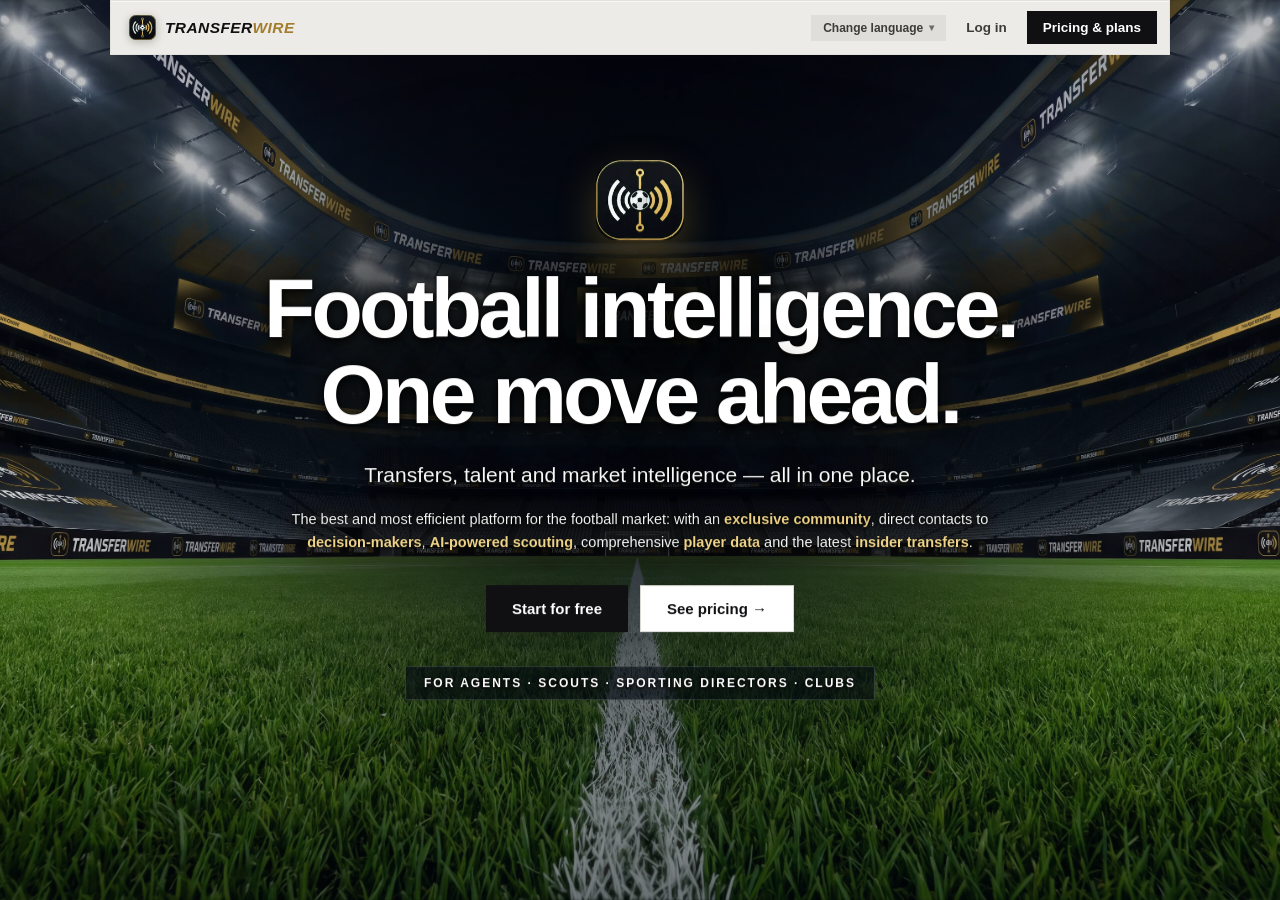
==== commit 7a9baf4a: "Startseite: Vertragsenden entfernt (Tarifliste, Funktionsliste, FAQ Free)" ====
--- a/index.html
+++ b/index.html
@@ -705,7 +705,7 @@
         <p data-de="Marktwerte, Vertragsdaten mit Quellenangabe, Minuten, Formkurven und der <b>TW Performance Score</b> &mdash; sortierbar, filterbar, exportierbar: dein Radar f&uuml;r Chancen." data-en="Market values, sourced contract data, minutes, form curves and the <b>TW Performance Score</b> &mdash; sortable, filterable, exportable: your radar for opportunities.">Marktwerte, Vertragsdaten mit Quellenangabe, Minuten, Formkurven und der <b>TW Performance Score</b> &mdash; sortierbar, filterbar, exportierbar: dein Radar f&uuml;r Chancen.</p>
         <div class="spunkte">
           <span data-de="Marktwerte" data-en="Market values">Marktwerte</span>
-          <span data-de="Vertragsradar" data-en="Contract radar">Vertragsradar</span>
+          <span data-de="Formkurven" data-en="Form curves">Formkurven</span>
           <span data-de="Export" data-en="Export">Export</span>
         </div>
       </div>
@@ -791,7 +791,6 @@
             <div><span class="hak">✓</span><span data-de="Spielanalysen für Spieler und Vereine" data-en="Match analyses for players and clubs">Spielanalysen für Spieler und Vereine</span></div>
             <div><span class="hak">✓</span><span data-de="Spieler-Performance: TW Score, Rankings &amp; Team der Woche" data-en="Player performance: TW Score, rankings &amp; team of the week">Spieler-Performance: TW Score, Rankings &amp; Team der Woche</span></div>
             <div><span class="hak">✓</span><span data-de="Spieler- und Vereinsdatenbank mit 36.591 Spielern und 986 Vereinen" data-en="Player and club database with 36,591 players and 986 clubs">Spieler- und Vereinsdatenbank mit 36.591 Spielern und 986 Vereinen</span></div>
-            <div><span class="hak">✓</span><span data-de="Spielerverträge &amp; Vertragsenden" data-en="Player contracts &amp; expiring deals">Spielerverträge &amp; Vertragsenden</span></div>
             <div><span class="hak">✓</span><span data-de="Marktwert: eigener Bereich mit TW-Marktwerten" data-en="Market value: dedicated section with TW market values">Marktwert: eigener Bereich mit TW-Marktwerten</span></div>
             <div><span class="hak">✓</span><span data-de="KI-Assistent „Scout“: Fragen an die Datenbank in normaler Sprache" data-en="AI assistant “Scout”: ask the database in plain language">KI-Assistent „Scout“: Fragen an die Datenbank in normaler Sprache</span></div>
             <div><span class="hak">✓</span><span data-de="PDF-Dossiers zu Spielern und Vereinen" data-en="PDF dossiers on players and clubs">PDF-Dossiers zu Spielern und Vereinen</span></div>
@@ -821,7 +820,6 @@
             <div><span class="hak">✓</span><span data-de="Spielanalysen für Spieler und Vereine" data-en="Match analyses for players and clubs">Spielanalysen für Spieler und Vereine</span></div>
             <div><span class="hak">✓</span><span data-de="Spieler-Performance: TW Score, Rankings &amp; Team der Woche" data-en="Player performance: TW Score, rankings &amp; team of the week">Spieler-Performance: TW Score, Rankings &amp; Team der Woche</span></div>
             <div><span class="hak">✓</span><span data-de="Spieler- und Vereinsdatenbank mit 36.591 Spielern und 986 Vereinen" data-en="Player and club database with 36,591 players and 986 clubs">Spieler- und Vereinsdatenbank mit 36.591 Spielern und 986 Vereinen</span></div>
-            <div><span class="hak">✓</span><span data-de="Spielerverträge &amp; Vertragsenden" data-en="Player contracts &amp; expiring deals">Spielerverträge &amp; Vertragsenden</span></div>
             <div><span class="hak">✓</span><span data-de="Marktwert: eigener Bereich mit TW-Marktwerten" data-en="Market value: dedicated section with TW market values">Marktwert: eigener Bereich mit TW-Marktwerten</span></div>
             <div><span class="hak">✓</span><span data-de="KI-Assistent „Scout“: Fragen an die Datenbank in normaler Sprache" data-en="AI assistant “Scout”: ask the database in plain language">KI-Assistent „Scout“: Fragen an die Datenbank in normaler Sprache</span></div>
             <div><span class="hak">✓</span><span data-de="PDF-Dossiers zu Spielern und Vereinen" data-en="PDF dossiers on players and clubs">PDF-Dossiers zu Spielern und Vereinen</span></div>
@@ -933,7 +931,7 @@
       <div class="f-text">
         <div class="kicker" data-de="SPIELER-DATENBANK" data-en="PLAYER DATABASE">SPIELER-DATENBANK</div>
         <h3 data-de="36.591 Profile. Alle Ligen, die zählen." data-en="36,591 profiles. Every league that matters.">36.591 Profile. Alle Ligen, die zählen.</h3>
-        <p data-de="TW Performance Score nach jedem Spieltag, Formkurven, Vertragsdaten und Marktwerte — sortierbar, filterbar, exportierbar. Dazu Talent-Rankings und automatischer Vertragsradar." data-en="TW performance score after every matchday, form curves, contract data and market values — sortable, filterable, exportable. Plus talent rankings and an automatic contract radar.">TW Performance Score nach jedem Spieltag, Formkurven, Vertragsdaten und Marktwerte — sortierbar, filterbar, exportierbar. Dazu Talent-Rankings und automatischer Vertragsradar.</p>
+        <p data-de="TW Performance Score nach jedem Spieltag, Formkurven, Vertragsdaten und Marktwerte — sortierbar, filterbar, exportierbar. Dazu Talent-Rankings und Scouting-Listen." data-en="TW performance score after every matchday, form curves, contract data and market values — sortable, filterable, exportable. Plus talent rankings and scouting lists.">TW Performance Score nach jedem Spieltag, Formkurven, Vertragsdaten und Marktwerte — sortierbar, filterbar, exportierbar. Dazu Talent-Rankings und Scouting-Listen.</p>
       </div>
       <div class="f-vis dunkel">
         <div class="dbzeile"><span class="dn">L. Fernández <span style="color:rgba(255,255,255,.4); font-weight:400">· ZM</span></span><span class="dm" data-de="Vertrag 2027" data-en="Contract 2027">Vertrag 2027</span><span class="score"><i style="width:88%"></i></span></div>
@@ -964,7 +962,7 @@
       <h2 class="rv" data-de="Häufige Fragen" data-en="Common questions">Häufige Fragen</h2>
     </div>
     <div class="faq rv">
-      <details><summary data-de="Was kann ich mit Free machen?" data-en="What can I do with Free?">Was kann ich mit Free machen?</summary><p data-de="Free ist dauerhaft kostenlos: Registriere dich mit E-Mail und Passwort — ohne Zahlungsdaten. Du nutzt Newsfeed, Transfers, Spieltag, Spieler-Performance, Spieler- und Vereinsdatenbank, Vertragsenden, den Bereich Marktwert, den KI-Assistenten „Scout“ und PDF-Dossiers." data-en="Free is free forever: sign up with e-mail and password — no payment details. You get the newsfeed, transfers, matchday, player performance, the player and club database, expiring contracts, the market value section, the AI assistant “Scout” and PDF dossiers.">Free ist dauerhaft kostenlos: Registriere dich mit E-Mail und Passwort — ohne Zahlungsdaten. Du nutzt Newsfeed, Transfers, Spieltag, Spieler-Performance, Spieler- und Vereinsdatenbank, Vertragsenden, den Bereich Marktwert, den KI-Assistenten „Scout“ und PDF-Dossiers.</p></details>
+      <details><summary data-de="Was kann ich mit Free machen?" data-en="What can I do with Free?">Was kann ich mit Free machen?</summary><p data-de="Free ist dauerhaft kostenlos: Registriere dich mit E-Mail und Passwort — ohne Zahlungsdaten. Du nutzt Newsfeed, Transfers, Spieltag, Spieler-Performance, Spieler- und Vereinsdatenbank, den Bereich Marktwert, den KI-Assistenten „Scout“ und PDF-Dossiers." data-en="Free is free forever: sign up with e-mail and password — no payment details. You get the newsfeed, transfers, matchday, player performance, the player and club database, the market value section, the AI assistant “Scout” and PDF dossiers.">Free ist dauerhaft kostenlos: Registriere dich mit E-Mail und Passwort — ohne Zahlungsdaten. Du nutzt Newsfeed, Transfers, Spieltag, Spieler-Performance, Spieler- und Vereinsdatenbank, den Bereich Marktwert, den KI-Assistenten „Scout“ und PDF-Dossiers.</p></details>
       <details><summary data-de="Was ist der Unterschied zwischen Free und Pro?" data-en="What&#39;s the difference between Free and Pro?">Was ist der Unterschied zwischen Free und Pro?</summary><p data-de="Pro (49 €/Monat oder 490 €/Jahr) enthält alles aus Free und schaltet zusätzlich „Verein sucht“, die exklusiven Vereinskontakte, Netzwerk &amp; Community, den Workspace mit Merkliste und Alerts, das Scouting (Talent-Rankings, Scouting-Listen, Fähigkeiten-Suche) und das Akquise-Radar frei. Der KI-Assistent „Scout“ ist schon in Free enthalten." data-en="Pro (€49/month or €490/year) includes everything in Free and additionally unlocks “Club seeks”, the exclusive club contacts, network &amp; community, the workspace with watchlist and alerts, scouting (talent rankings, scouting lists, skills search) and the acquisition radar. The AI assistant “Scout” is already part of Free.">Pro (49 €/Monat oder 490 €/Jahr) enthält alles aus Free und schaltet zusätzlich „Verein sucht“, die exklusiven Vereinskontakte, Netzwerk &amp; Community, den Workspace mit Merkliste und Alerts, das Scouting (Talent-Rankings, Scouting-Listen, Fähigkeiten-Suche) und das Akquise-Radar frei. Der KI-Assistent „Scout“ ist schon in Free enthalten.</p></details>
       <details><summary data-de="Wie funktioniert Enterprise?" data-en="How does Enterprise work?">Wie funktioniert Enterprise?</summary><p data-de="Enterprise enthält alle Pro-Funktionen für ein ganzes Team: 5 personengebundene Nutzer sind im Grundpreis von 169 €/Monat (1.690 €/Jahr) enthalten, jeder weitere Nutzer kostet 20 €/Monat (200 €/Jahr). Die Nutzeranzahl wählst du direkt bei der Buchung. Nach der Zahlung bekommst du per E-Mail für jeden weiteren Nutzer einen persönlichen Team-Code mit Einladungslink — deine Kollegen registrieren sich kostenlos, lösen den Code ein und haben sofort alle Pro-Funktionen." data-en="Enterprise includes all Pro features for a whole team: 5 personal seats are included in the base price of €169/month (€1,690/year); each additional seat costs €20/month (€200/year). You choose the number of seats directly when booking. After payment you receive a personal team code with an invitation link for each additional seat by e-mail — your colleagues sign up for free, redeem the code and get all Pro features right away.">Enterprise enthält alle Pro-Funktionen für ein ganzes Team: 5 personengebundene Nutzer sind im Grundpreis von 169 €/Monat (1.690 €/Jahr) enthalten, jeder weitere Nutzer kostet 20 €/Monat (200 €/Jahr). Die Nutzeranzahl wählst du direkt bei der Buchung. Nach der Zahlung bekommst du per E-Mail für jeden weiteren Nutzer einen persönlichen Team-Code mit Einladungslink — deine Kollegen registrieren sich kostenlos, lösen den Code ein und haben sofort alle Pro-Funktionen.</p></details>
       <details><summary data-de="Kann ich monatlich kündigen?" data-en="Can I cancel monthly?">Kann ich monatlich kündigen?</summary><p data-de="Ja. Monatsabos sind jederzeit zum nächsten Abrechnungstermin kündbar, Jahresabos zum Ende der Laufzeit — über das Kundenportal. Danach nutzt du TransferWire weiter mit Free." data-en="Yes. Monthly plans can be cancelled any time to the next billing date, yearly plans at the end of the term — via the customer portal. Afterwards you keep using TransferWire with Free.">Ja. Monatsabos sind jederzeit zum nächsten Abrechnungstermin kündbar, Jahresabos zum Ende der Laufzeit — über das Kundenportal. Danach nutzt du TransferWire weiter mit Free.</p></details>
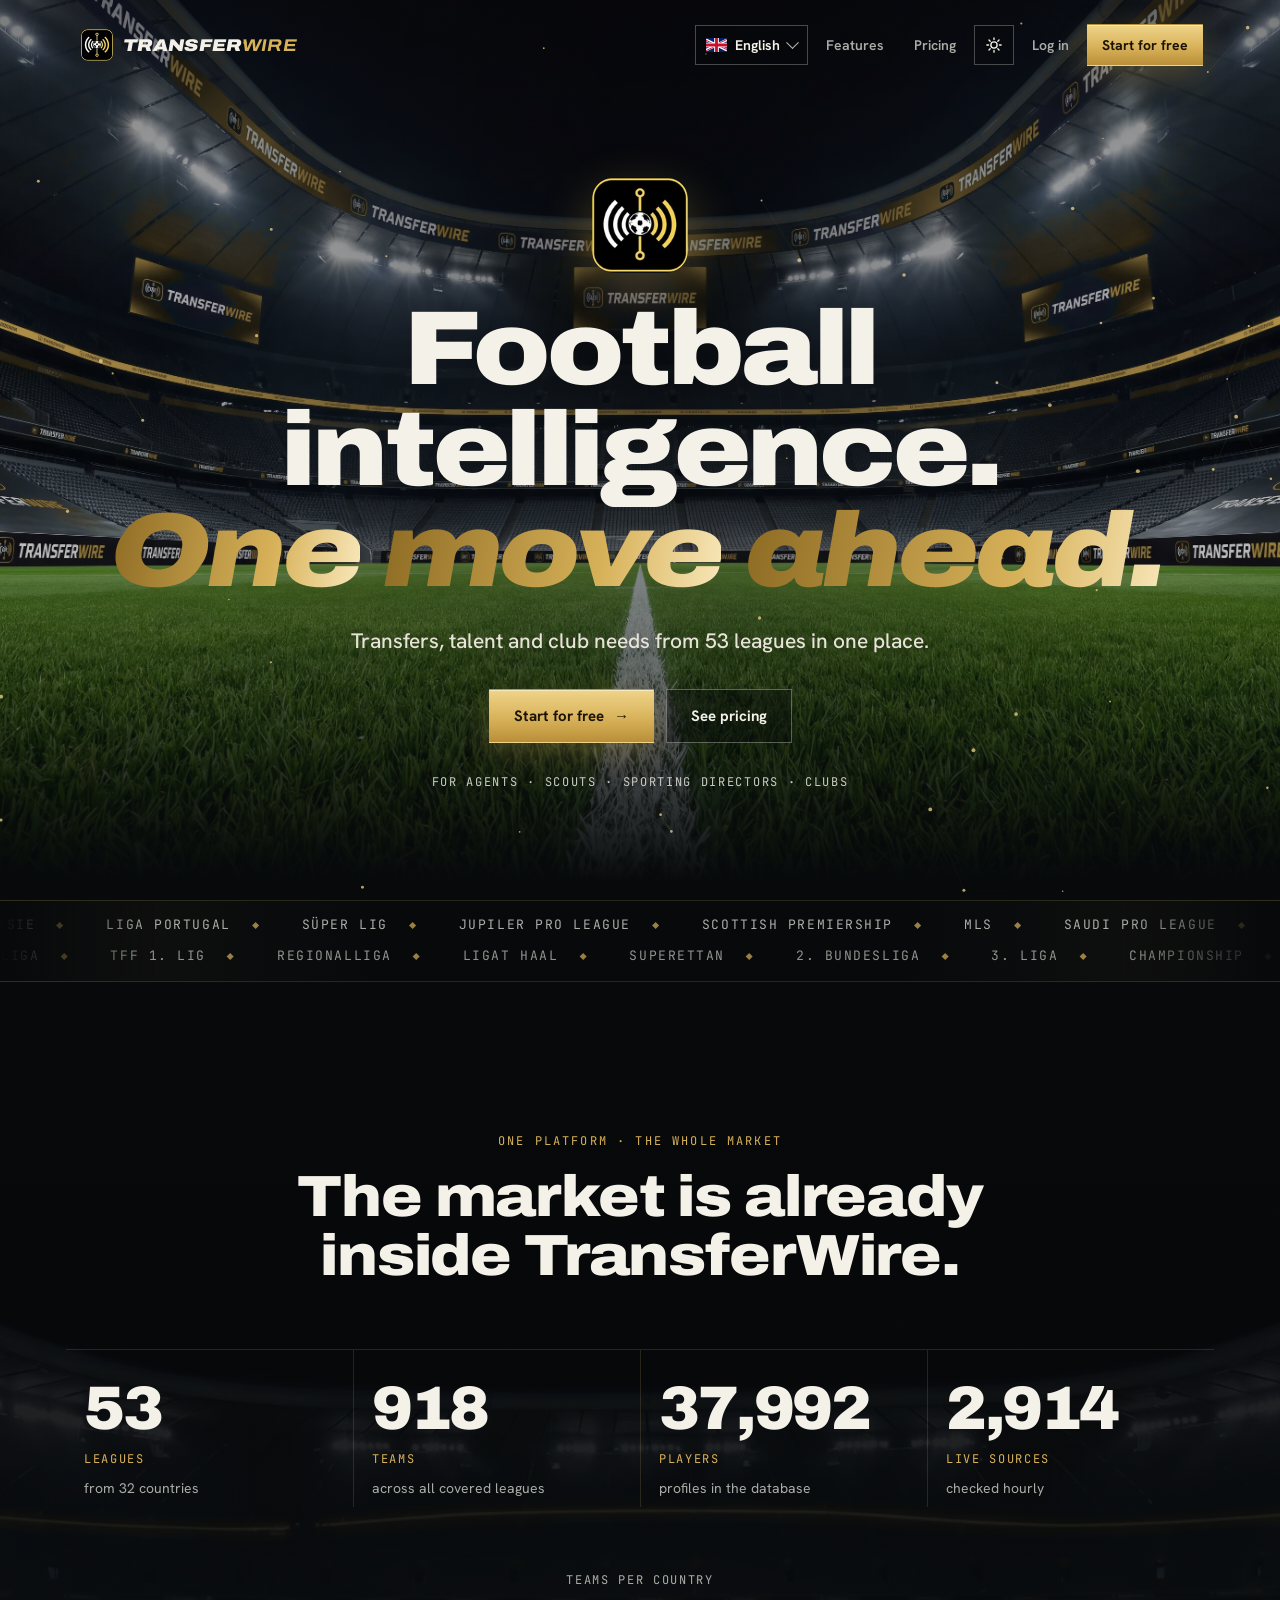
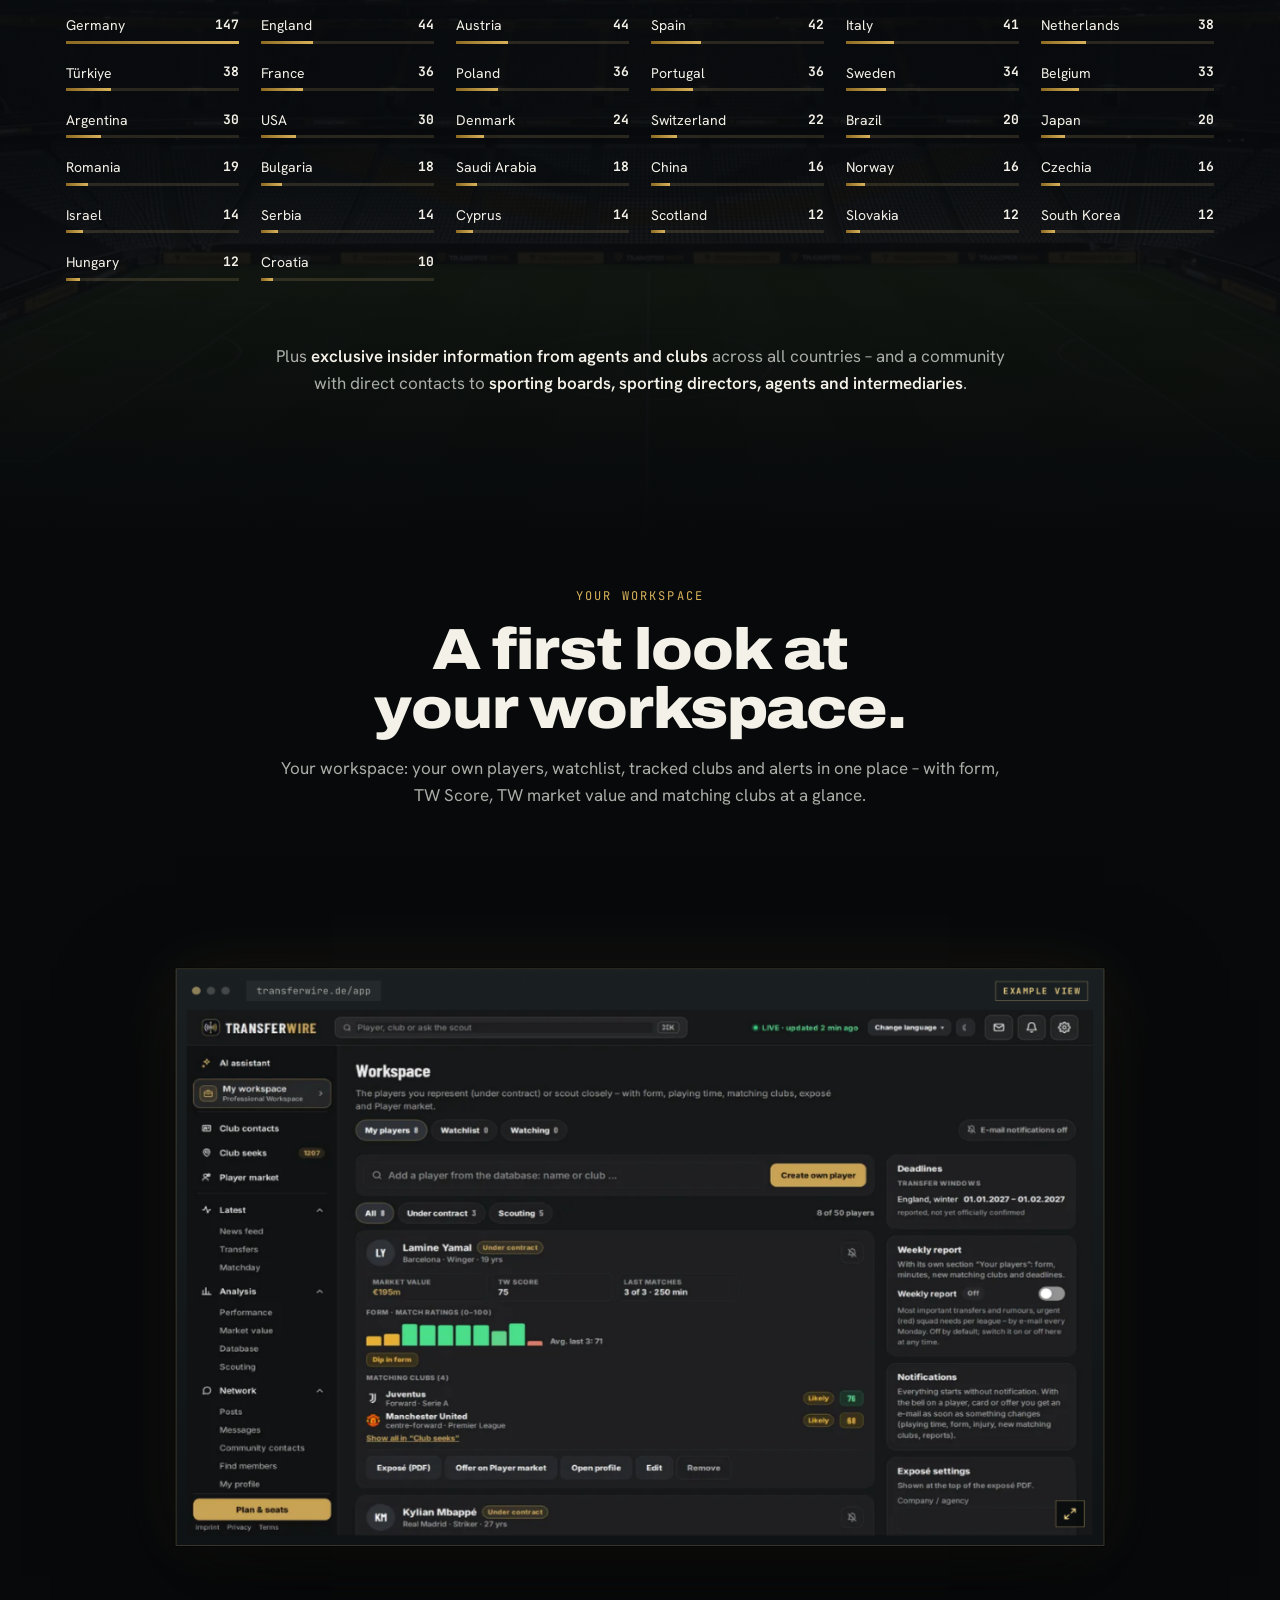
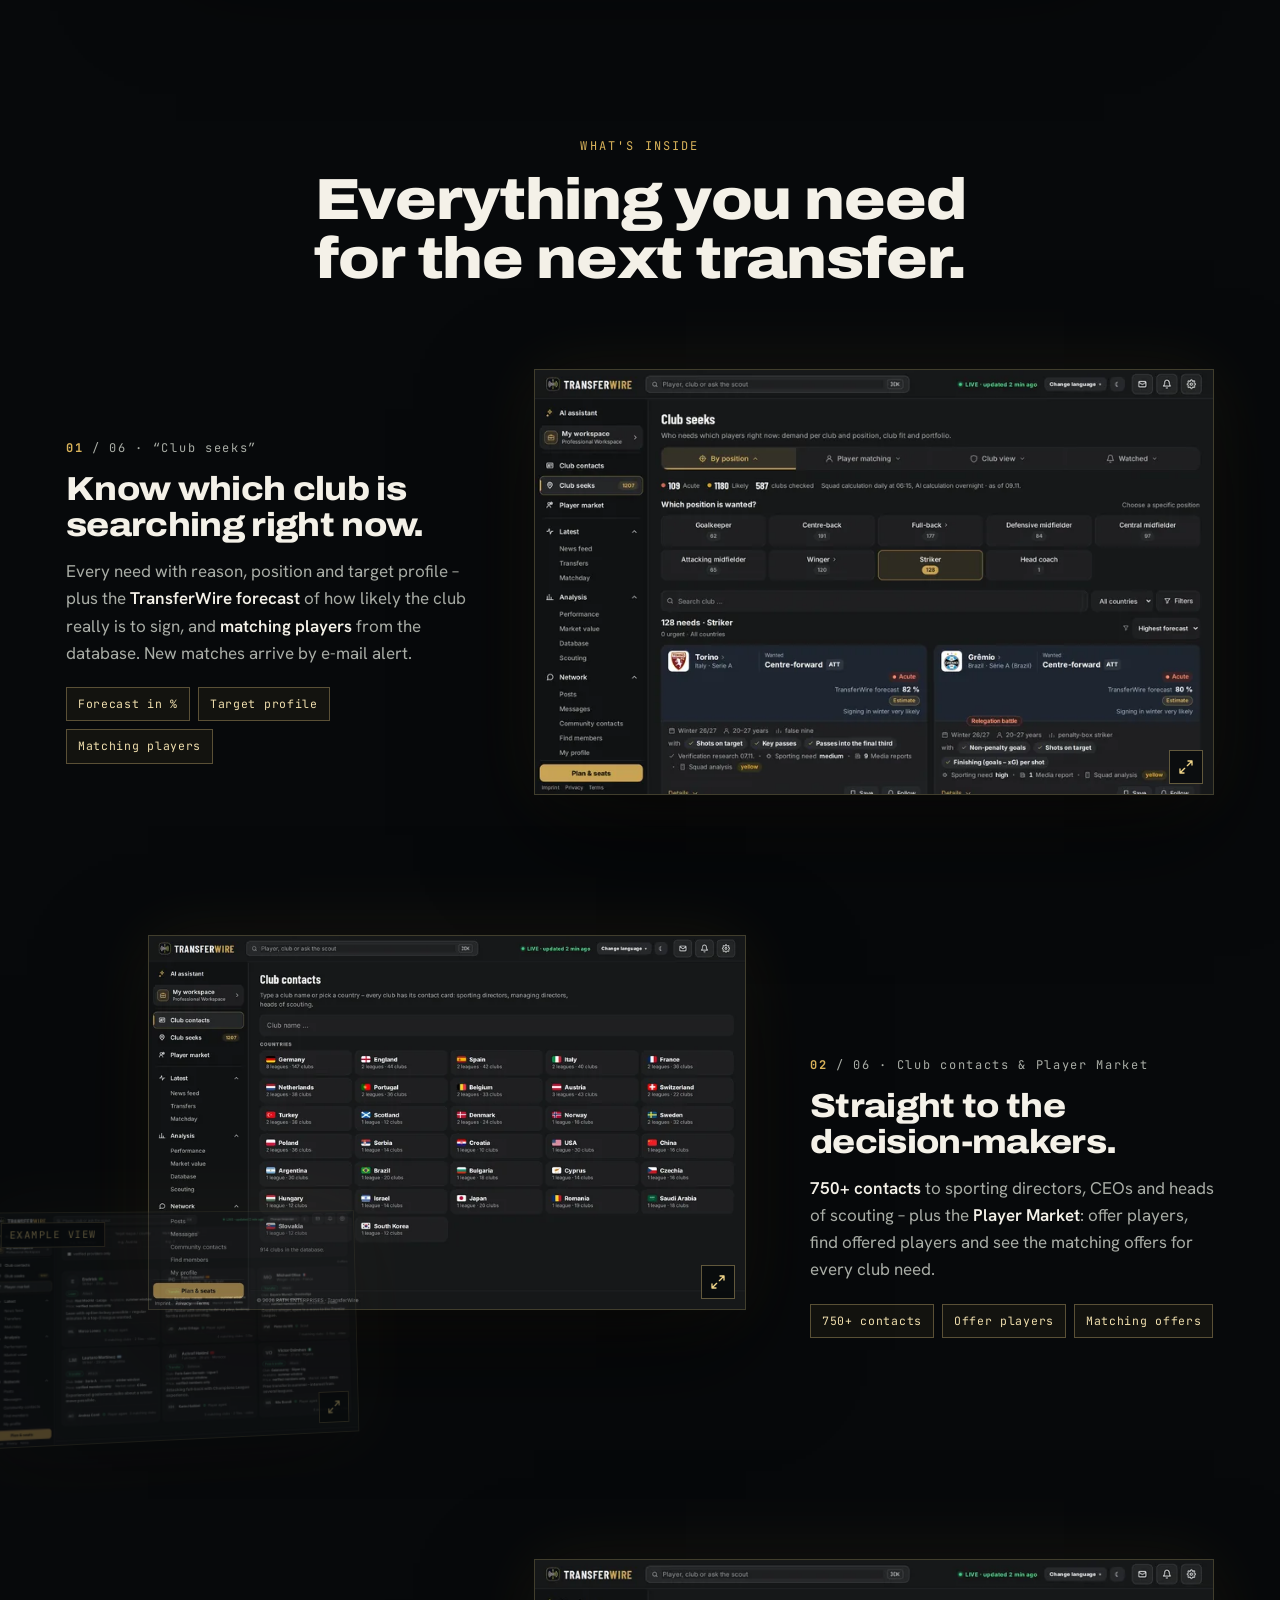
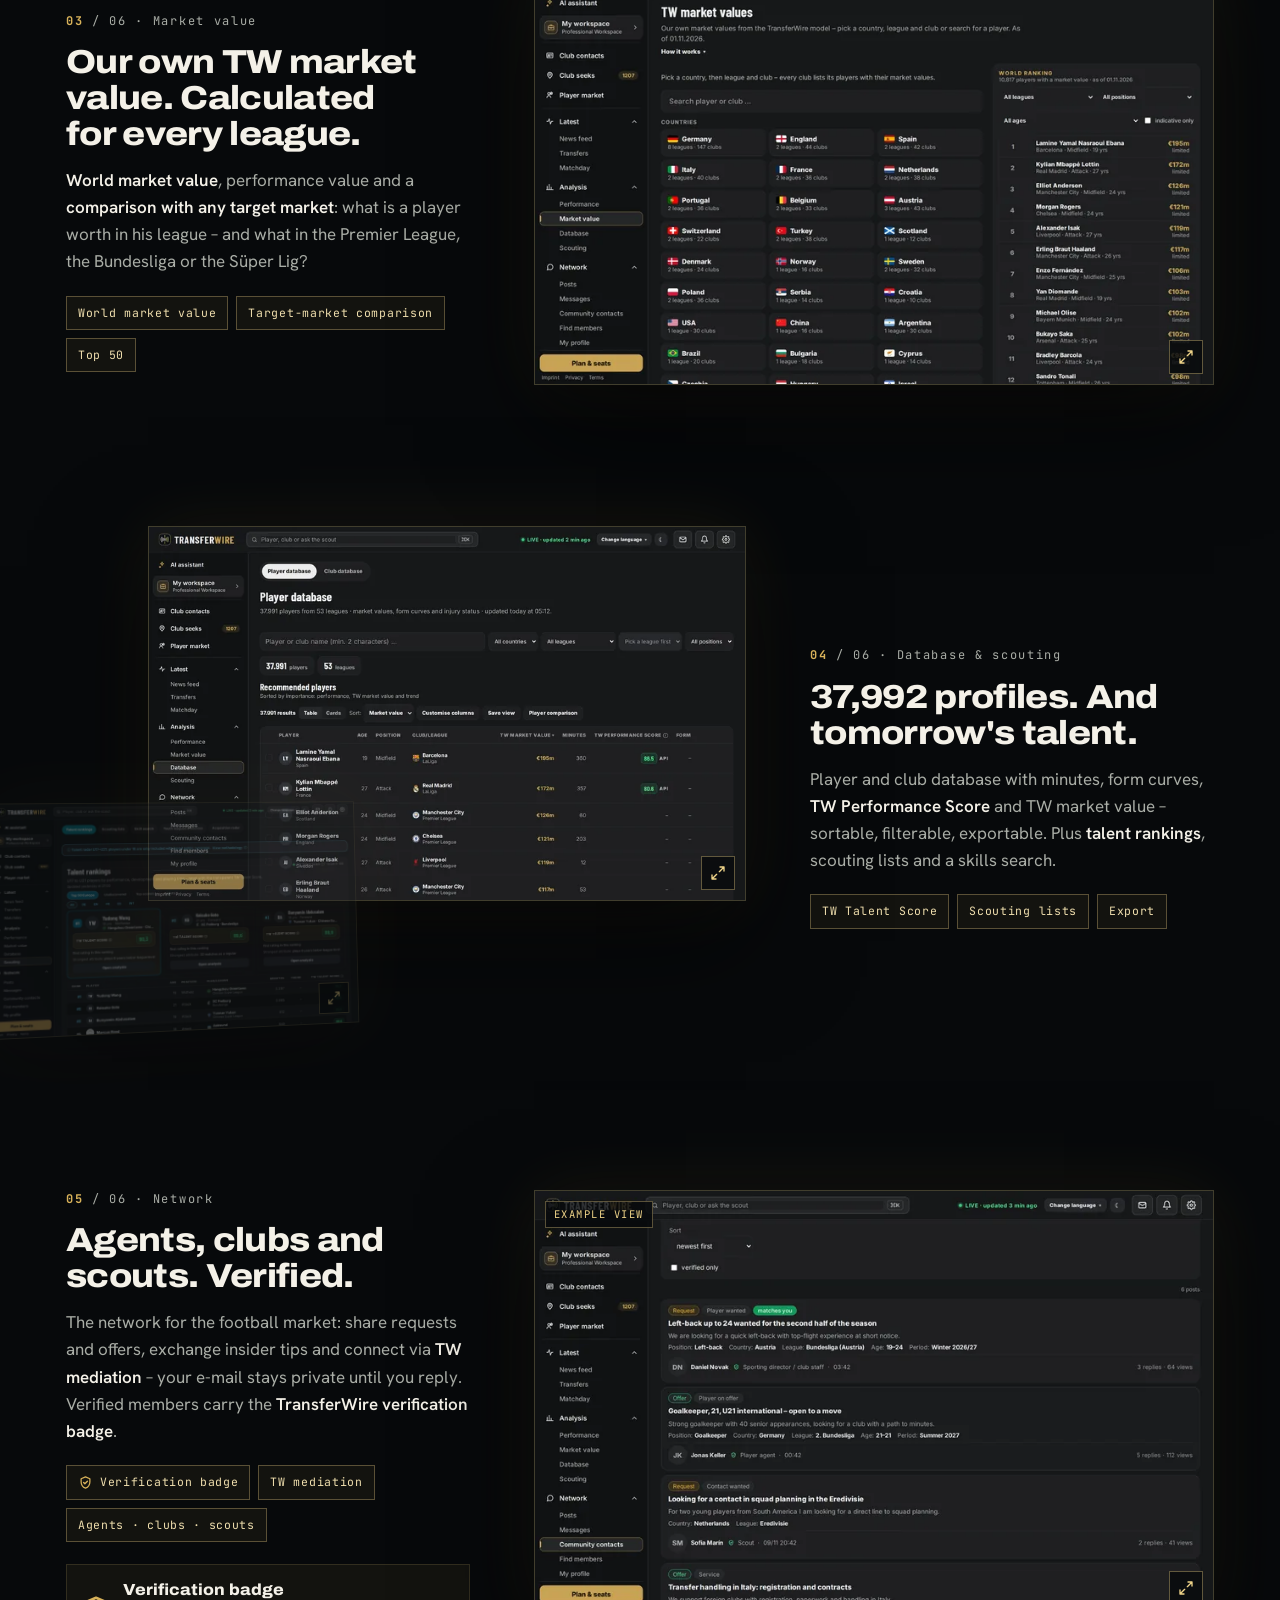
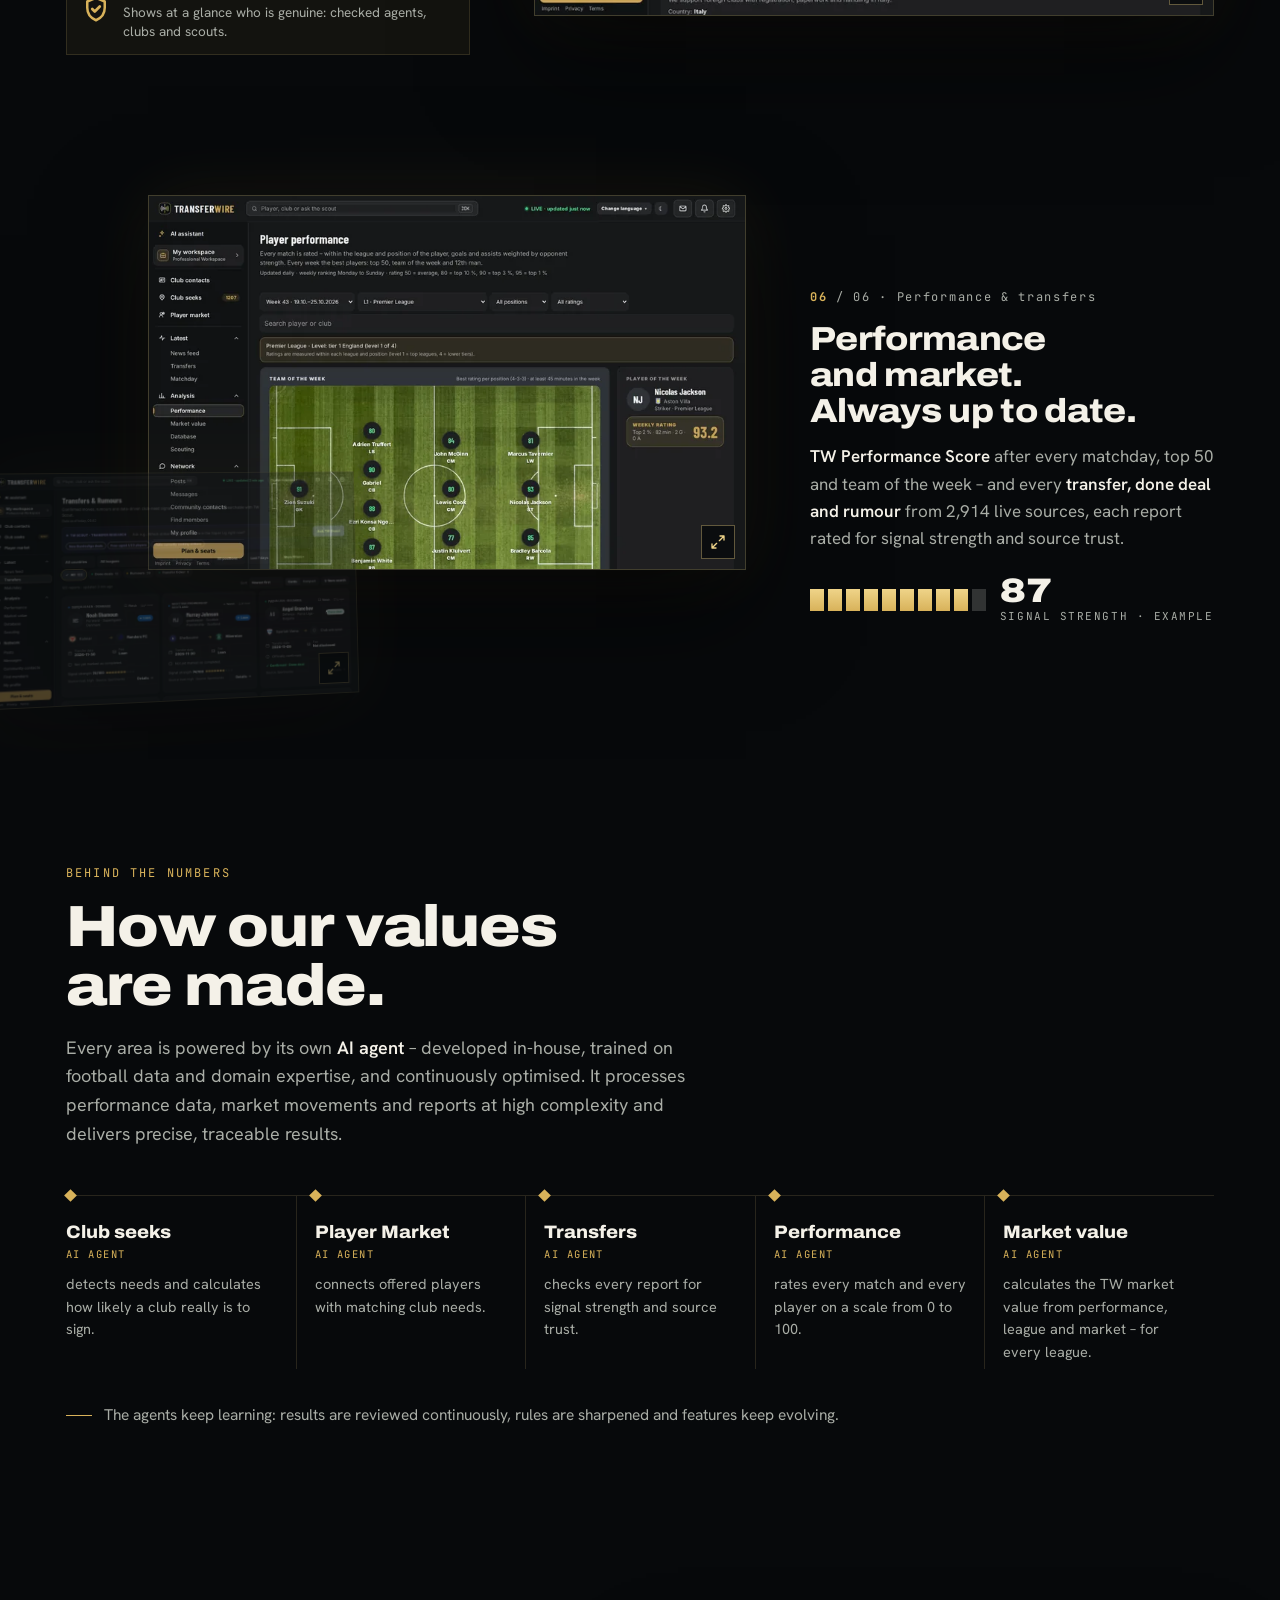
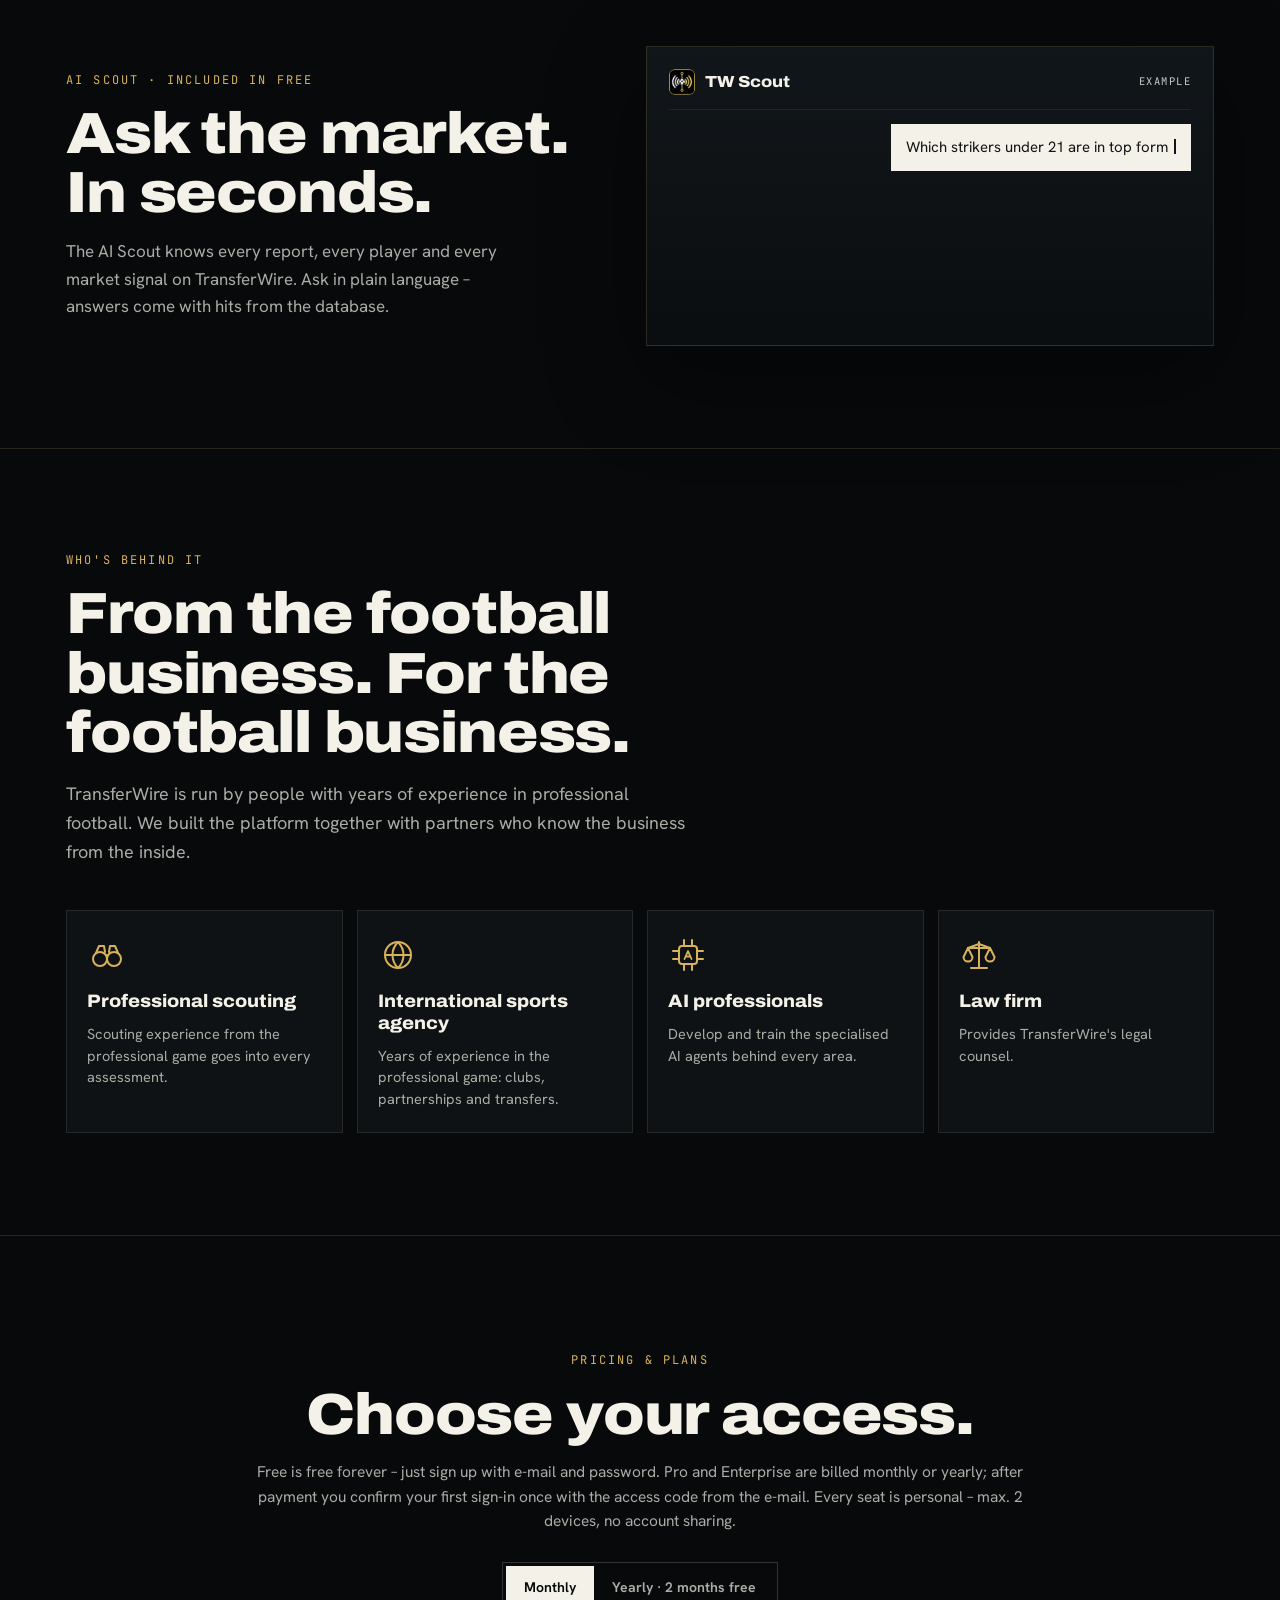
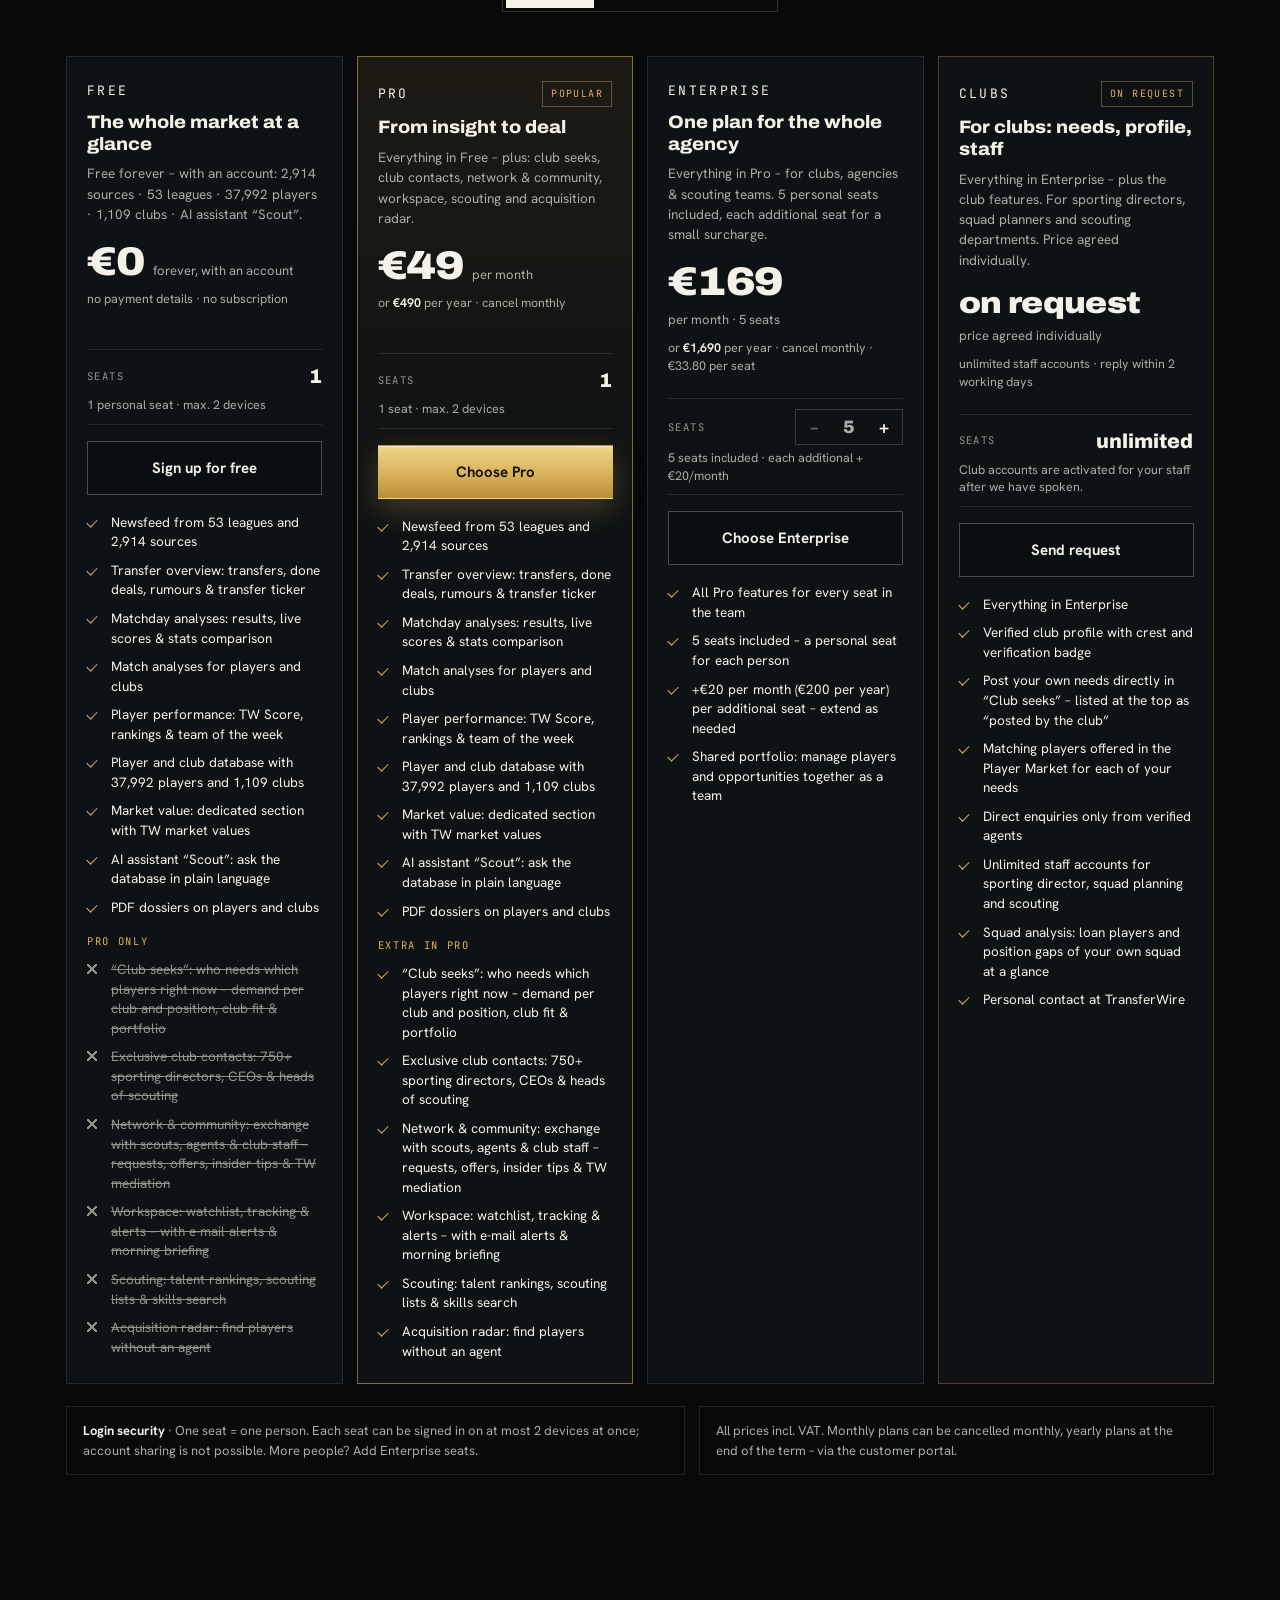
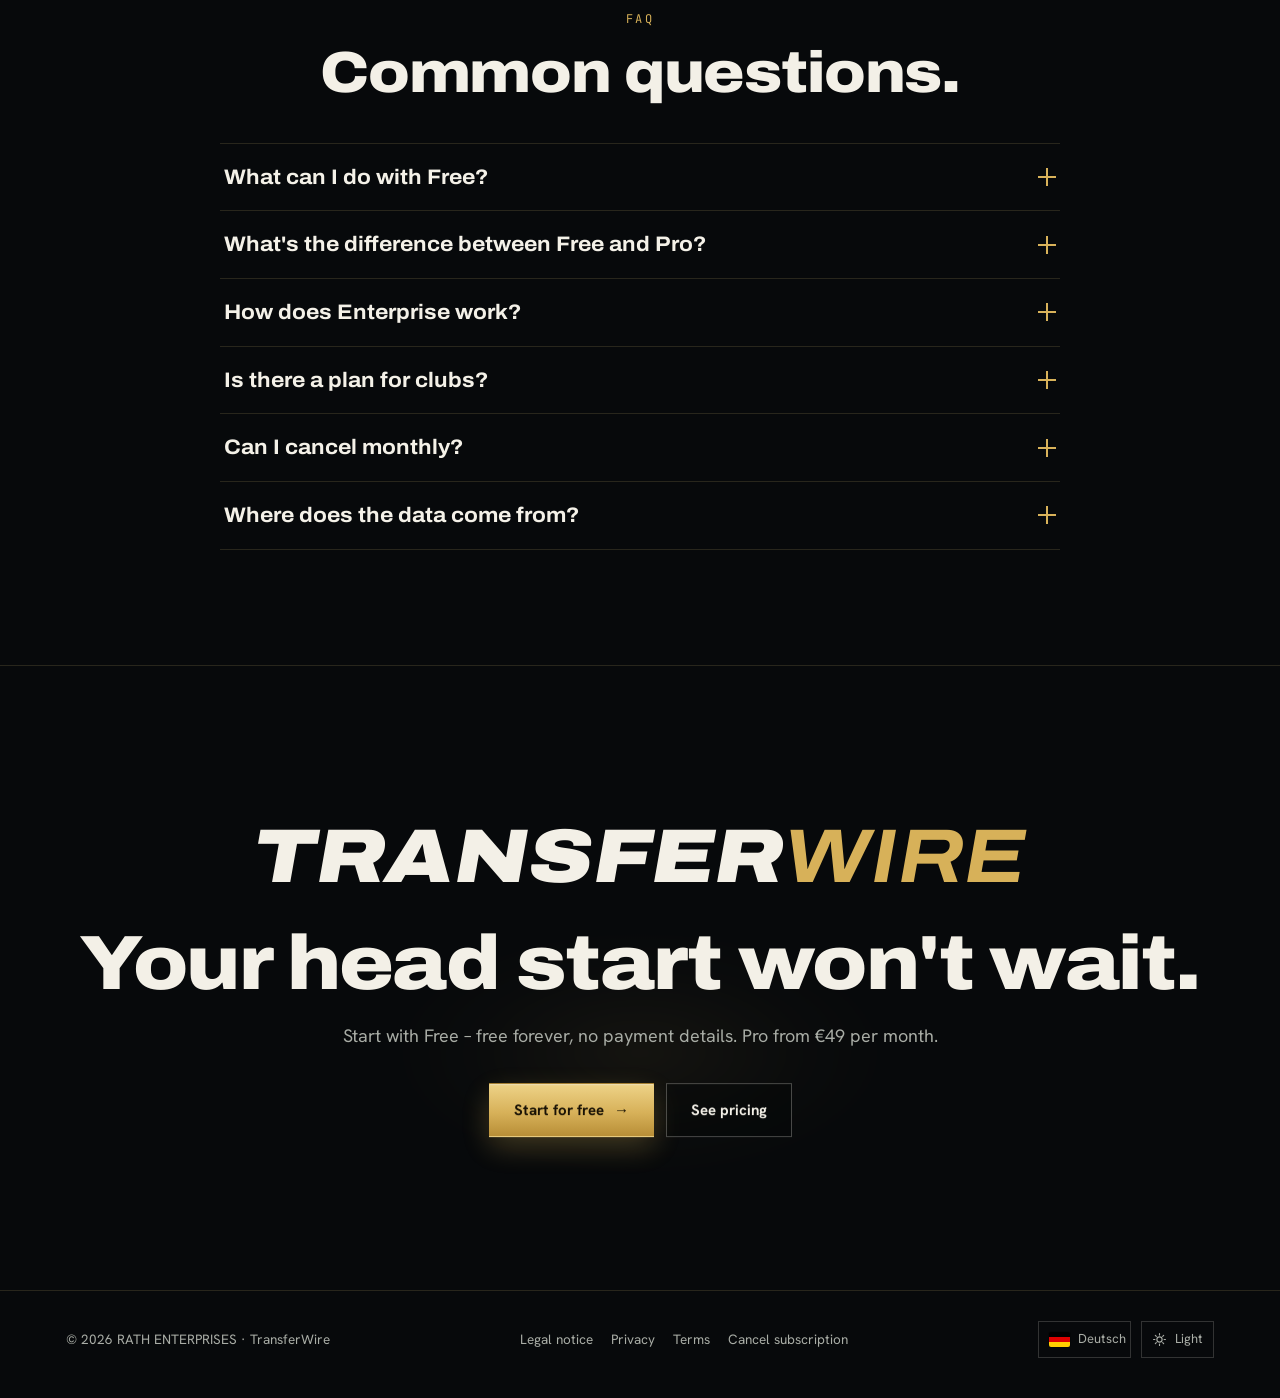
==== commit b28fbe03: "Neue Startseite live: Englisch unter /, Deutsch unter /de/, Sprachknopf mit Flagge, Bilder aus der L" ====
--- a/index.html
+++ b/index.html
@@ -1,1469 +1,1109 @@
 <!doctype html>
-<html lang="en">
+<html lang="en" data-thema="dunkel">
 <head>
 <meta charset="utf-8">
 <meta name="viewport" content="width=device-width, initial-scale=1, viewport-fit=cover">
-<style>html.tw-handy85{-webkit-text-size-adjust:100%;text-size-adjust:100%}html.tw-handy85,html.tw-handy85 body,html.tw-handy85 #root{touch-action:pan-y pinch-zoom}html.tw-handy85.tw-zoom,html.tw-handy85.tw-zoom body,html.tw-handy85.tw-zoom #root{touch-action:manipulation}</style>
-<script>/* Auftrag 47 (Punkt 93, Freigabe 12.10.) + Auftrag 48 (13.10.): Handyansicht 85 % (Variante 2). Auf Handys im Hochformat wird die
-   Layoutbreite auf Geraetebreite / 0,85 gesetzt (390 px -> 459 px), dadurch erscheinen Schrift, Abstaende, Symbole und Karten gleichmaessig
-   auf 85 %. Auftrag 48: Die Geraetebreite misst der Browser selbst (device-width); screen.width weicht auf manchen iPhones davon ab (z. B. bei
-   vergroesserter Anzeige) - die Seite war dann breiter als der Bildschirm und liess sich seitlich verschieben. Ausserdem laesst sich die ganze
-   Seite am Handy nicht mehr seitlich ziehen (touch-action pan-y), solange nicht hineingezoomt ist; Leisten mit eigenem Scrollen bleiben wischbar.
-   Querformat, Tablets (kurze Seite ab 600 px) und Desktop bleiben unveraendert. Eine Seite mit maximum-scale (App) bleibt ohne Zoom.
-   Pruefanzeige fuer das Geraet: Adresse mit ?twdiag=1 aufrufen. */
-(function(){try{
-  var m=document.querySelector('meta[name="viewport"]'); if(!m) return;
-  var basis=m.getAttribute("content")||"", F=0.85, ohneZoom=/maximum-scale/.test(basis), wurzel=document.documentElement;
-  var mass=0, gemessen=0, verlaesslich=false, letzterInhalt="", letzteLage="";
-  function hoch(){
-    try{ if(screen.orientation&&screen.orientation.type) return screen.orientation.type.indexOf("portrait")===0; }catch(e){}
-    if(typeof window.orientation==="number") return Math.abs(window.orientation)!==90;
-    return (screen.height||0)>=(screen.width||0);
-  }
-  function lage(){
-    try{ if(screen.orientation&&screen.orientation.type) return screen.orientation.type; }catch(e){}
-    return String(typeof window.orientation==="number"?window.orientation:"");
-  }
-  function geraetebreite(kurz){
-    if(m.getAttribute("content")!==basis) m.setAttribute("content",basis);
-    var w=wurzel.clientWidth||0;
-    gemessen=w; verlaesslich=(w>=280&&w<700);
-    return verlaesslich?w:kurz;
-  }
-  function zoomen(){
-    var vv=window.visualViewport;
-    var z=!!(vv&&mass&&wurzel.classList.contains("tw-handy85")&&vv.scale>mass*1.04);
-    if(z) wurzel.classList.add("tw-zoom"); else wurzel.classList.remove("tw-zoom");
-  }
-  function setzen(){
-    var kurz=Math.min(screen.width||0,screen.height||0);
-    var touch=(navigator.maxTouchPoints||0)>0||("ontouchstart" in window);
-    var an=touch&&kurz>=280&&kurz<600&&hoch(), inhalt=basis;
-    if(an&&verlaesslich&&letzterInhalt&&m.getAttribute("content")===letzterInhalt&&lage()===letzteLage){ zoomen(); return; }
-    mass=0;
-    if(an){
-      var kw=geraetebreite(kurz), b=Math.round(kw/F), s=Math.floor(kw/b*1e6)/1e6;
-      inhalt="width="+b+", initial-scale="+s+(ohneZoom?", minimum-scale="+s+", maximum-scale="+s:"")+", viewport-fit=cover";
-      mass=s;
-    }
-    if(m.getAttribute("content")!==inhalt) m.setAttribute("content",inhalt);
-    letzterInhalt=an?inhalt:""; letzteLage=lage();
-    if(an) wurzel.classList.add("tw-handy85"); else wurzel.classList.remove("tw-handy85");
-    zoomen();
-  }
-  setzen();
-  window.addEventListener("orientationchange",function(){setzen();setTimeout(setzen,250);});
-  try{ if(screen.orientation&&screen.orientation.addEventListener) screen.orientation.addEventListener("change",setzen); }catch(e){}
-  try{ if(window.visualViewport) window.visualViewport.addEventListener("resize",zoomen); }catch(e){}
-  if(/[?&#]twdiag=1/.test(location.href)){
-    var box=null, zeigen=function(){ try{
-      var vv=window.visualViewport||{};
-      if(!box){ box=document.createElement("div"); box.id="tw-diag"; box.style.cssText="position:fixed;left:6px;bottom:6px;z-index:2147483647;background:rgba(0,0,0,.85);color:#9ef0b0;font:11px/1.4 ui-monospace,Menlo,monospace;padding:6px 8px;border-radius:6px;pointer-events:none;white-space:pre"; document.body.appendChild(box); }
-      box.textContent="screen "+screen.width+"x"+screen.height+" dpr "+(window.devicePixelRatio||1)+"\ndevice-width "+gemessen+"\n"+m.getAttribute("content")+"\nlayout "+wurzel.clientWidth+" doc "+wurzel.scrollWidth+"\nvv "+Math.round((vv.width||0)*10)/10+" x "+Math.round((vv.scale||0)*1e4)/1e4+" links "+Math.round((vv.offsetLeft||0)*10)/10+" scrollX "+Math.round(window.scrollX||0)+"\nzoom "+wurzel.classList.contains("tw-zoom")+" "+((navigator.userAgent.match(/OS [0-9_]+/)||[""])[0]);
-    }catch(e){} };
-    window.addEventListener("load",function(){ zeigen(); setInterval(zeigen,800); });
-  }
-}catch(e){}})();</script>
-<script>try{if(localStorage.getItem("tw_account")&&location.hash!=="#landing"){location.replace("/app.html"+(location.hash||""));}}catch(e){}</script>
-<title>TransferWire — Football intelligence. One move ahead.</title>
-<meta name="description" content="All transfer news, club needs with player matching, scout ranking and a player database from 53 leagues and 32 countries — updated hourly." />
-<link rel="canonical" href="https://transferwire.de/" />
-<link rel="icon" type="image/png" href="/favicon.ico?v=gold">
-<link rel="apple-touch-icon" href="/apple-touch-icon.png?v=gold" />
-<link rel="manifest" href="/manifest.webmanifest" />
-<meta name="theme-color" content="#0B0F0C" />
-<meta property="og:type" content="website" />
-<meta property="og:site_name" content="TransferWire" />
-<meta property="og:title" content="TransferWire — Football intelligence. One move ahead." />
-<meta property="og:description" content="All transfer news, club needs with player matching, scout ranking and a player database from 53 leagues and 32 countries — updated hourly." />
-<meta property="og:url" content="https://transferwire.de/" />
-<meta property="og:image" content="https://transferwire.de/og-image.png?v=gold" />
-<meta property="og:image:secure_url" content="https://transferwire.de/og-image.png?v=gold" />
-<meta property="og:image:type" content="image/png" />
-<meta property="og:image:width" content="1200" />
-<meta property="og:image:height" content="675" />
-<meta name="twitter:card" content="summary_large_image" />
-<meta name="twitter:title" content="TransferWire — Football intelligence. One move ahead." />
-<meta name="twitter:description" content="All transfer news, club needs with player matching, scout ranking and a player database from 53 leagues and 32 countries — updated hourly." />
-<meta name="twitter:image" content="https://transferwire.de/og-image.png?v=gold" />
-<style>
-  :root{
-    --page:#F6F5F2; --ink:#101013; --muted:#6E6E68; --hair:#E5E4DF;
-    --gruen:#1FB558; --orange:#F59E0B; --gold:#C8A355; --gold-text:#7D5F1A; --gold-hell:#DDB65F; --gold-glanz:#EFD489; --gold-schrift:#1A1306;
-    --karte:#FFFFFF; --nacht:#0B0F0C; --nacht-karte:#12171A;
-  }
-  *{box-sizing:border-box; margin:0; padding:0}
-  html{scroll-behavior:smooth}
-  body{
-    background:var(--page); color:var(--ink);
-    font-family:-apple-system,BlinkMacSystemFont,"Inter","Segoe UI",Roboto,Helvetica,Arial,sans-serif;
-    -webkit-font-smoothing:antialiased; overflow-x:hidden;
-  }
-  a{color:inherit; text-decoration:none}
-  button{font:inherit; cursor:pointer; border:none; background:none}
-
-  /* ── Reveal-Animationen ── */
-  .rv{opacity:0; transform:translateY(26px); transition:opacity .7s ease, transform .7s ease}
-  .rv.an{opacity:1; transform:none}
-  @media (prefers-reduced-motion: reduce){
-    .rv, .rv-l, .rv-r{opacity:1; transform:none; transition:none}
-    .chip{animation:none !important}
-    .kasten{transform:none !important}
-  }
-
-  /* ── Navbar (Pill) ── */
-  .navwrap{position:sticky; top:14px; z-index:60; display:flex; justify-content:center; padding:0 14px}
-  .nav{
-    width:100%; max-width:1060px; background:#ECEBE7; border:1px solid #E2E1DC;
-    border-radius:0; display:flex; align-items:center; gap:14px; padding:10px 12px 10px 18px;
-    box-shadow:0 1px 0 rgba(255,255,255,.6) inset;
-  }
-  .logo{display:flex; align-items:center; gap:9px; font-weight:800; letter-spacing:.6px; font-size:15.5px}
-  .logo b{color:#A27D2D}
-  .logo .wortzug{font-style:italic; font-weight:900; letter-spacing:.4px}
-  .mark-img{width:27px; height:25px; border-radius:7px; display:block; box-shadow:0 2px 8px rgba(40,30,10,.28)}
-  .mark{width:26px; height:26px; border-radius:8px; background:var(--ink); display:grid; place-items:center; flex:0 0 auto}
-  .mark svg{width:15px; height:15px}
-  .nav .rechts{margin-left:auto; display:flex; align-items:center; gap:8px}
-  .sprache{position:relative; display:flex}
-.sprache .lang-btn{display:inline-flex; align-items:center; gap:6px; font-size:12px; font-weight:600; padding:6px 12px; border-radius:0; border:0; cursor:pointer; font-family:inherit; background:#DFDEDA; color:#3c3c38; white-space:nowrap}
-.sprache .lang-btn:hover{background:#d3d2ce}
-.sprache .lang-btn .caret{font-size:10px; opacity:.7}
-.sprache .lang-kurz{display:none}
-.lang-menu{position:absolute; top:calc(100% + 8px); right:0; min-width:172px; background:#fff; border:1px solid #E1E5E2; border-radius:12px; box-shadow:0 12px 32px rgba(0,0,0,.14); padding:6px; z-index:60}
-.lang-menu[hidden]{display:none}
-.lang-menu button{display:flex; width:100%; align-items:center; justify-content:space-between; gap:12px; font-size:13px; font-weight:600; padding:9px 12px; border:0; border-radius:8px; cursor:pointer; font-family:inherit; background:transparent; color:#14181D; text-align:left}
-.lang-menu button:hover{background:#F5F6F2}
-.lang-menu button.akt{font-weight:800}
-.lang-menu button.akt::after{content:"\2713"; color:var(--gold-text); font-weight:800}
-@media (max-width:560px){ .sprache .lang-text{display:none} .sprache .lang-kurz{display:inline} .sprache .lang-btn{padding:6px 10px} }
-  
-  
-  .nav-login{font-size:13.5px; font-weight:600; padding:8px 12px; border-radius:0; color:#3c3c38}
-  .nav-login:hover{background:#e0dfdb}
-  .nav-cta{font-size:13.5px; font-weight:600; padding:9px 16px; border-radius:0; background:var(--ink); color:#fff; white-space:nowrap}
-  .nav-cta:hover{background:#000}
-
-  main{display:block}
-  main[hidden]{display:none}
-  .bahn{max-width:1120px; margin:0 auto; padding:0 22px}
-
-  /* ── SEITE 1: Hero ── */
-  .hero{padding:86px 0 30px; text-align:center; position:relative}
-  img.appicon{
-    width:88px; height:auto; margin:0 auto 26px; display:block; border-radius:21px;
-    box-shadow:0 16px 38px rgba(169,130,47,.35);
-  }
-  h1.riese{
-    font-size:clamp(42px, 7.2vw, 84px); line-height:1.02; letter-spacing:-.045em; font-weight:800;
-  }
-  .hero .sub{
-    margin:20px auto 0; max-width:720px; font-size:clamp(17px,2.2vw,21px); color:#3a3a36; font-weight:500;
-  }
-  .hero .uslogan{
-    margin:16px auto 0; max-width:760px; font-size:14.5px; line-height:1.65; color:var(--muted);
-  }
-  .hero .uslogan b{color:#33332f; font-weight:700}
-  .ctas{display:flex; gap:12px; justify-content:center; margin-top:30px; flex-wrap:wrap}
-  .btn{border-radius:0; padding:14px 26px; font-size:15px; font-weight:800; transition:transform .15s ease, box-shadow .15s ease}
-  .btn:active{transform:scale(.97)}
-  .btn-ink{background:var(--ink); color:#fff; box-shadow:0 10px 24px rgba(16,16,19,.22)}
-  .btn-ink:hover{background:#000}
-  .btn-line{background:#fff; border:1.5px solid #D9D8D3; color:var(--ink)}
-  .btn-line:hover{border-color:#b9b8b3}
-  .vertrauen{margin-top:44px; font-size:12px; letter-spacing:1.8px; color:#9a9a94; font-weight:700}
-
-  /* ── Zahlen + schwebende Vereins-Chips ── */
-  .zahlen{position:relative; padding:120px 0 70px; text-align:center}
-  .zahlen .kicker, .kicker{
-    font-size:11.5px; letter-spacing:2.4px; font-weight:800; color:var(--gold-text);
-  }
-  .zahlen h2{margin-top:14px; font-size:clamp(20px,2.6vw,26px); font-weight:700; color:#3a3a36}
-  .riesenzahl{
-    font-size:clamp(46px, 8.6vw, 104px); font-weight:800; letter-spacing:-.04em; line-height:1.06;
-  }
-  .riesenzahl small{font-size:.42em; font-weight:800; letter-spacing:-.01em; color:#3a3a36; margin-left:.18em}
-  .zahlen .untertext{
-    margin:30px auto 0; max-width:680px; font-size:15px; line-height:1.7; color:var(--muted);
-  }
-  .zahlen .untertext b{color:#33332f}
-  .chipfeld{position:absolute; inset:0; pointer-events:none}
-  .chip{
-    position:absolute; z-index:0; opacity:.96; animation:schwebe var(--d,9s) ease-in-out infinite;
-    animation-delay:var(--v,0s); will-change:transform;
-    filter:drop-shadow(0 10px 22px rgba(16,16,19,.20)) drop-shadow(0 0 1px rgba(20,20,20,.35));
-  }
-  .chip img{width:100%; height:100%; object-fit:contain; display:block}
-  .chip.hell{filter:drop-shadow(0 10px 22px rgba(16,16,19,.22)) drop-shadow(0 0 2px rgba(0,0,0,.6))}
-  .zahlen .bahn{position:relative; z-index:2}
-  @keyframes schwebe{
-    0%,100%{transform:translateY(0) rotate(var(--r,0deg))}
-    50%{transform:translateY(-16px) rotate(var(--r,0deg))}
-  }
-
-  /* ── Einblick (Browser-Kasten) ── */
-  .einblick{padding:60px 0 110px; text-align:center}
-  .einblick h2{margin-top:14px; font-size:clamp(26px,3.6vw,40px); letter-spacing:-.03em; font-weight:800}
-  .einblick .cap{margin:14px auto 34px; max-width:560px; color:var(--muted); font-size:14.5px; line-height:1.6}
-  .kasten{
-    max-width:980px; margin:0 auto; background:#EDECE8; border:1px solid #E0DFDA; border-radius:22px;
-    padding:14px; box-shadow:0 30px 80px rgba(16,16,19,.14);
-    transform:scale(.94); transition:transform .9s cubic-bezier(.2,.7,.2,1);
-  }
-  .kasten.an{transform:scale(1)}
-
-  /* ── Funktions-Sektionen (Seite 1) ── */
-  .sek{padding:54px 0}
-  .sek .grid{display:grid; grid-template-columns:minmax(0,1fr) minmax(0,1.55fr); gap:48px; align-items:center}
-  .sek.dreh .grid{grid-template-columns:minmax(0,1.55fr) minmax(0,1fr)}
-  .sek.ohnebild .grid{grid-template-columns:minmax(0,1fr) minmax(0,1.15fr); gap:56px}
-  .sek.dreh.ohnebild .grid{grid-template-columns:minmax(0,1.15fr) minmax(0,1fr)}
-  .sek.bahn{max-width:1400px}
-  .sek.bahn.ohnebild{max-width:1120px}
-  .sek.dreh .stext{order:2}
-  .sek.dreh .sbild{order:1}
-  .stext h3{font-size:clamp(26px,3.3vw,38px); letter-spacing:-.03em; font-weight:800; margin:10px 0 14px}
-  .stext p{color:var(--muted); font-size:16.5px; line-height:1.7}
-  .stext p b{color:#33332f}
-  .spunkte{display:flex; flex-wrap:wrap; gap:8px; margin-top:16px}
-  .spunkte span{font-size:12px; font-weight:800; letter-spacing:.2px; background:#EFEEE9; color:#4a4a45; border-radius:0; padding:7px 13px}
-  .shot{border-radius:16px; overflow:hidden; border:1px solid var(--line); background:#fff;
-    box-shadow:0 24px 60px rgba(16,16,19,.15)}
-  .shot img{width:100%; display:block}
-  .rv-l{opacity:0; transform:translateX(-30px); transition:opacity .7s ease var(--tv,0s), transform .7s ease var(--tv,0s)}
-  .rv-r{opacity:0; transform:translateX(30px); transition:opacity .7s ease var(--tv,0s), transform .7s ease var(--tv,0s)}
-  .rv-l.an, .rv-r.an{opacity:1; transform:none}
-  .wm{display:block; width:min(360px,70%); margin:0 auto 22px}
-  @media (max-width:900px){
-    .sek{padding:34px 0}
-    .sek .grid, .sek.dreh .grid, .sek.ohnebild .grid, .sek.dreh.ohnebild .grid{grid-template-columns:1fr; gap:20px}
-    .sek.dreh .stext{order:1}
-    .sek.dreh .sbild{order:2}
-  }
-  .chrome{display:flex; align-items:center; gap:8px; padding:4px 8px 12px}
-  .dot{width:10px; height:10px; border-radius:50%}
-  .url{margin-left:10px; flex:1; max-width:280px; background:#fff; border-radius:8px; font-size:11.5px; color:#8a8a84; padding:5px 12px; text-align:left}
-  .schirm{background:var(--nacht); border-radius:14px; overflow:hidden; text-align:left}
-  .app-kopf{display:flex; align-items:center; gap:12px; padding:13px 18px; border-bottom:1px solid rgba(255,255,255,.08)}
-  .app-kopf .logo{color:#fff; font-size:13.5px}
-  .app-kopf .mark{background:var(--gold)}
-  .app-such{flex:1; max-width:360px; background:rgba(255,255,255,.08); border:1px solid rgba(255,255,255,.13); border-radius:9px; color:rgba(255,255,255,.55); font-size:11.5px; padding:7px 12px}
-  .app-live{margin-left:auto; display:flex; align-items:center; gap:7px; color:#9BE8B8; font-size:10.5px; font-weight:800; letter-spacing:1.4px}
-  .puls{width:7px; height:7px; border-radius:50%; background:var(--gruen); box-shadow:0 0 0 0 rgba(31,181,88,.55); animation:puls 1.8s infinite}
-  @keyframes puls{70%{box-shadow:0 0 0 9px rgba(31,181,88,0)} 100%{box-shadow:0 0 0 0 rgba(31,181,88,0)}}
-  .app-filter{display:flex; gap:8px; padding:13px 18px 2px; flex-wrap:wrap}
-  .fchip{font-size:10.5px; font-weight:800; letter-spacing:.4px; color:rgba(255,255,255,.7); border:1px solid rgba(255,255,255,.16); border-radius:0; padding:5px 11px}
-  .fchip.akt{background:var(--gold); border-color:var(--gold); color:var(--gold-schrift)}
-  .app-feed{display:grid; grid-template-columns:repeat(3,1fr); gap:12px; padding:14px 18px 20px}
-  .mkarte{background:var(--nacht-karte); border:1px solid rgba(255,255,255,.09); border-radius:13px; padding:13px 14px; color:#E8ECEA}
-  .mk-kick{display:flex; justify-content:space-between; font-size:9.5px; letter-spacing:1.2px; font-weight:800; color:rgba(255,255,255,.45)}
-  .badge{border-radius:0; padding:2px 8px; font-size:9px; letter-spacing:.6px}
-  .badge.fix{background:rgba(31,181,88,.18); color:#7BE3A4}
-  .badge.ger{background:rgba(245,158,11,.16); color:#F5C36B}
-  .badge.bedarf{background:rgba(96,165,250,.16); color:#93C5FD}
-  .mk-h{font-size:12.8px; font-weight:700; line-height:1.4; margin:9px 0 7px}
-  .mk-t{font-size:10.8px; line-height:1.55; color:rgba(255,255,255,.55)}
-  .mk-fuss{display:flex; justify-content:space-between; align-items:center; margin-top:11px; font-size:9.5px; color:rgba(255,255,255,.45)}
-  .verl{display:flex; gap:2px}
-  .verl i{width:9px; height:3.5px; border-radius:2px; background:rgba(255,255,255,.18)}
-  .verl i.an{background:var(--gold)}
-
-  /* ── Sektionen allgemein ── */
-  .sektion{padding:90px 0}
-  .sk-kopf{text-align:center; max-width:720px; margin:0 auto 50px}
-  .sk-kopf h2{margin-top:14px; font-size:clamp(28px,3.8vw,42px); letter-spacing:-.03em; font-weight:800}
-  .sk-kopf p{margin-top:14px; color:var(--muted); font-size:15px; line-height:1.65}
-  .lounge-plus{max-width:760px; margin:24px auto 0; display:grid; grid-template-columns:1fr 1fr; gap:12px}
-  .lounge-plus p{margin:0; padding:12px 16px 12px 40px; position:relative; text-align:left; font-size:14.5px; line-height:1.5;
-    color:var(--muted); background:rgba(0,0,0,.04); border:1px solid rgba(0,0,0,.08); border-radius:14px}
-  .lounge-plus p::before{content:""; position:absolute; left:16px; top:18px; width:12px; height:12px; border-radius:50%;
-    background:var(--gold); box-shadow:0 0 0 3px rgba(200,163,85,.28)}
-  .lounge-plus p b{display:block; margin-bottom:3px; color:#33332f; font-size:15px}
-  .lounge-plus.stapel{grid-template-columns:1fr; margin:0; max-width:none}
-  .lounge-plus.stapel.im-text{margin-top:20px}
-  @media (max-width:640px){ .lounge-plus{grid-template-columns:1fr} }
-
-  /* ── SEITE 2: Preisblock dunkel ── */
-  .preisnacht{background:var(--nacht); color:#fff; border-radius:28px; padding:96px 30px 76px; position:relative; overflow:hidden}
-  .preisnacht .kicker{color:var(--gold-hell)}
-  .preisnacht h2{margin-top:0; font-size:clamp(26px,3.2vw,36px); letter-spacing:-.022em; font-weight:700; text-transform:none}
-  .preisnacht .intro{margin:14px auto 0; max-width:54ch; text-align:center; color:rgba(255,255,255,.55); font-size:13.5px; line-height:1.65}
-  .preisnacht{border-radius:0 !important}
-  .testleiste{margin-top:32px; display:flex; align-items:center; justify-content:space-between; gap:16px; padding:14px 18px; border:1px solid rgba(255,255,255,.16); background:linear-gradient(90deg, rgba(255,255,255,.07), rgba(255,255,255,.02)); text-align:left}
-  .testleiste .tl-l{display:flex; align-items:center; gap:14px; min-width:0}
-  .testleiste .tl-tag{flex:0 0 auto; font-size:9.5px; letter-spacing:.16em; font-weight:700; text-transform:uppercase; color:rgba(255,255,255,.72); background:transparent; border:1px solid rgba(255,255,255,.22); padding:5px 9px}
-  .testleiste .tl-t{font-size:12.5px; color:rgba(255,255,255,.78); line-height:1.45}
-  .testleiste .tl-t b{color:#fff}
-  .testleiste .tcta{margin:0; width:auto; flex:0 0 auto; padding:11px 18px; white-space:nowrap}
-  .testleiste .tc-w{background:transparent; color:#fff; border:1px solid rgba(255,255,255,.28)}
-  .testleiste .tc-w:hover{border-color:rgba(255,255,255,.6)}
-  .tiergrid{display:grid; grid-template-columns:repeat(4,1fr); grid-template-rows:repeat(8,auto); gap:14px; margin-top:20px; align-items:stretch}
-  @media (max-width:1240px) and (min-width:981px){ .tiergrid{grid-template-columns:repeat(2,1fr); grid-template-rows:none} .tier{display:flex; flex-direction:column; grid-row:auto} }
-  .tier.ve .tpreis{font-size:30px}
-  .tier.ve .tbadge{border-color:rgba(255,255,255,.3); color:rgba(255,255,255,.75)}
-  .tier{position:relative; background:#0E1312; border:1px solid rgba(255,255,255,.10); border-radius:0; padding:24px 22px 26px; text-align:left; display:grid; grid-row:span 8; grid-template-rows:subgrid; transition:border-color .12s ease}
-  .tier:hover{border-color:rgba(255,255,255,.2)}
-  .tier.gr{background:#121918; border-color:rgba(255,255,255,.2)}
-  @supports not (grid-template-rows:subgrid){ .tier{display:flex; flex-direction:column} }
-  @media (max-width:980px){ .tiergrid{grid-template-rows:none} .tier{display:flex; flex-direction:column; grid-row:auto} }
-  .tier .tname{display:flex; align-items:center; justify-content:space-between; gap:9px; font-size:13px; font-weight:800; letter-spacing:2.2px; text-transform:uppercase}
-  .tbadge{font-size:9.5px; letter-spacing:.14em; font-weight:700; text-transform:uppercase; border-radius:0; padding:3px 7px; border:1px solid rgba(221,182,95,.45)}
-  .tb-gr{color:var(--gold-hell)}
-  .tier .tsub{margin-top:8px; font-size:12px; color:rgba(255,255,255,.55); min-height:34px}
-  .twert{margin-top:12px; font-size:11.5px; line-height:1.6; color:rgba(255,255,255,.5)}
-  .twert b{display:block; color:rgba(255,255,255,.9); font-size:11.5px; font-weight:600; margin-bottom:2px}
-  .abrech-z{margin:20px auto 0; display:inline-flex; border:1px solid rgba(255,255,255,.16); padding:2px}
-  .abrech-z button{border:0; cursor:pointer; font-family:inherit; font-size:11.5px; font-weight:600; padding:8px 16px; background:transparent; color:rgba(255,255,255,.5); border-radius:0; transition:color .12s ease, background .12s ease}
-  .abrech-z button:hover{color:rgba(255,255,255,.8)}
-  .abrech-z button.akt{background:rgba(255,255,255,.94); color:#0B0F0C}
-  .tpreis{margin:18px 0 0; font-size:38px; font-weight:700; letter-spacing:-.03em; line-height:1; display:flex; align-items:baseline; gap:8px; flex-wrap:wrap; font-variant-numeric:tabular-nums; font-feature-settings:"tnum" 1}
-  .tpreis .einheit{font-size:12.5px; font-weight:500; letter-spacing:0; color:rgba(255,255,255,.5)}
-  .tmeta{margin-top:8px; font-size:11.5px; color:rgba(255,255,255,.42); display:flex; flex-wrap:wrap; gap:6px}
-  .tmeta b{color:rgba(255,255,255,.72); font-weight:600}
-  .tsep{color:rgba(255,255,255,.22)}
-  body.flugmodus .ebene .twert b, .preisnacht .twert b{color:rgba(255,255,255,.9)}
-  body.flugmodus .ebene .tmeta b, .preisnacht .tmeta b{color:rgba(255,255,255,.72)}
-  body.flugmodus .ebene .testleiste .tl-t b, .preisnacht .testleiste .tl-t b{color:#fff}
-  .seats{margin-top:14px}
-  .nz-fix{font-size:14px; font-weight:700; line-height:28px; padding:0 12px; color:rgba(255,255,255,.88)}
-  .tier.seats-fest .nz-s{display:none}
-  .tier:not(.seats-fest) .nz-fix-ent{display:none}
-  .seats.leer{margin-top:0}
-  .nutzer{border:1px solid rgba(255,255,255,.14); padding:8px 10px 8px 12px; display:flex; align-items:center; justify-content:space-between; gap:10px}
-  .nutzer .nz-l{font-size:10px; letter-spacing:1.4px; text-transform:uppercase; font-weight:800; color:rgba(255,255,255,.6)}
-  .nutzer .nz-s{display:flex; align-items:center; border:1px solid rgba(255,255,255,.22)}
-  .nutzer .nz-s button{border:0; cursor:pointer; font-family:inherit; width:30px; height:28px; background:transparent; color:#fff; font-size:16px; font-weight:700; line-height:1; border-radius:0}
-  .nutzer .nz-s button:hover{background:rgba(255,255,255,.1)}
-  .nutzer .nz-s button:disabled{opacity:.3; cursor:default; background:transparent}
-  .nutzer .nz-s output{min-width:36px; text-align:center; font-size:14px; font-weight:800; border-left:1px solid rgba(255,255,255,.22); border-right:1px solid rgba(255,255,255,.22); height:28px; line-height:28px}
-  .nutzer-h{margin-top:6px; font-size:10.5px; color:rgba(255,255,255,.5)}
-  .tcta{margin-top:18px; width:100%; border:0; cursor:pointer; font-family:inherit; border-radius:0; padding:12px; font-size:13px; font-weight:600; letter-spacing:0; text-transform:none; text-align:center; transition:background .12s ease, border-color .12s ease}
-  .tc-w{background:#fff; color:var(--ink)}
-  .tc-gr{background:var(--gold); color:var(--gold-schrift)}
-  .tc-gr:hover{background:#D4B263}
-  .tc-go,.tc-en{background:transparent; color:#fff; border:1px solid rgba(255,255,255,.28)}
-  .tc-go:hover,.tc-en:hover{border-color:rgba(255,255,255,.62)}
-  .draht{background:var(--gold); color:#231a05; border-radius:0; font-size:8.5px; font-weight:800; letter-spacing:.9px; padding:2px 8px}
-  .tfeats{margin-top:16px; display:flex; flex-direction:column; gap:8px; font-size:12px; color:rgba(255,255,255,.82); text-align:left}
-  .tfeats div{display:flex; gap:8px; line-height:1.4}
-  .tfeats div span:last-child{flex:1}
-  .tfeats div.fett span:last-child{font-weight:800; color:#fff}
-  .tfeats .plus-k{display:block; margin:6px 0 2px; padding-top:9px; border-top:1px solid rgba(255,255,255,.08); font-size:9.5px; letter-spacing:.14em; font-weight:700; text-transform:uppercase; color:rgba(255,255,255,.42)}
-  .tfeats .plus-k.gr{color:#4FD287}
-  .hak{flex:0 0 11px; width:11px; font-size:0; line-height:0; align-self:flex-start; margin-top:6px; color:rgba(255,255,255,.34)}
-  .hak::before{content:""; display:block; width:9px; height:5px; border-left:1.5px solid currentColor; border-bottom:1.5px solid currentColor; transform:rotate(-45deg)}
-  .tfeats .aus{color:rgba(255,255,255,.34)}
-  .hakx{flex:0 0 11px; width:11px; font-size:10px; line-height:1.5; color:rgba(255,255,255,.28)}
-  .hak.plus{color:var(--gruen)}
-  .hak.plus::before{border-left-width:2px; border-bottom-width:2px}
-  .tfeats div.plus span:last-child{color:#fff; font-weight:600}
-  .sicherheit{margin-top:22px; display:flex; align-items:center; justify-content:center; gap:10px; font-size:11.5px; color:rgba(255,255,255,.62); flex-wrap:wrap; text-align:center}
-  .sicherheit .sh-tag{font-size:9px; letter-spacing:1.6px; text-transform:uppercase; font-weight:800; color:var(--gold-hell); border:1px solid rgba(221,182,95,.45); padding:4px 8px}
-  @media (max-width:980px){ .tiergrid{grid-template-columns:1fr; max-width:460px; margin-left:auto; margin-right:auto} .testleiste{flex-direction:column; align-items:stretch; max-width:460px; margin-left:auto; margin-right:auto} .testleiste .tl-l{flex-direction:column; align-items:flex-start; gap:8px} .testleiste .tcta{width:100%} }
-  .preisnacht .fuss{margin-top:26px; font-size:10.5px; color:rgba(255,255,255,.35)}
-
-  /* ── Funktions-Showcase ── */
-  .funk{display:grid; grid-template-columns:1fr 1fr; gap:44px; align-items:center; padding:44px 0}
-  .funk:nth-child(even) .f-text{order:2}
-  .f-text .kicker{color:var(--gold-text)}
-  .f-text h3{margin-top:12px; font-size:clamp(22px,2.8vw,30px); letter-spacing:-.02em; font-weight:800; line-height:1.15}
-  .f-text p{margin-top:12px; color:var(--muted); font-size:14.5px; line-height:1.7}
-  .f-text .mini{margin-top:12px; font-size:12.5px; font-weight:700; color:var(--gold-text)}
-  .f-vis{background:#fff; border:1px solid var(--hair); border-radius:18px; padding:20px; box-shadow:0 18px 48px rgba(16,16,19,.08)}
-  .f-vis.dunkel{background:var(--nacht); border-color:#1d2420}
-
-  .kkarte{display:flex; align-items:center; gap:12px; background:#fff; border:1px solid var(--hair); border-radius:13px; padding:12px 14px; margin-bottom:10px; box-shadow:0 6px 16px rgba(16,16,19,.05)}
-  .kkarte:last-child{margin-bottom:0}
-  .avatar{width:38px; height:38px; border-radius:50%; display:grid; place-items:center; color:#fff; font-weight:800; font-size:13px; flex:0 0 auto}
-  .kkarte .kinfo{flex:1; min-width:0}
-  .kkarte .kname{font-size:13px; font-weight:800}
-  .kkarte .krolle{font-size:11px; color:var(--muted); margin-top:1px}
-  .kkarte .draht{flex:0 0 auto}
-
-  .bkarte{border:1px solid var(--hair); border-radius:14px; padding:15px}
-  .bkarte .mk-kick{color:#9a9a94}
-  .bkarte h4{font-size:15px; font-weight:800; margin:8px 0 6px}
-  .bkarte p{font-size:12px; color:var(--muted); line-height:1.6}
-  .poschips{display:flex; gap:7px; flex-wrap:wrap; margin-top:11px}
-  .poschips span{font-size:10.5px; font-weight:800; border-radius:8px; padding:5px 9px; background:#F0EFEB; color:#4a4a45}
-  .poschips span.akt{background:rgba(200,163,85,.16); color:var(--gold-text)}
-
-  .chatv{display:flex; flex-direction:column; gap:10px}
-  .blase{max-width:86%; border-radius:14px; padding:10px 13px; font-size:12.5px; line-height:1.55}
-  .blase.frage{align-self:flex-end; background:var(--ink); color:#fff; border-bottom-right-radius:4px}
-  .blase.antwort{align-self:flex-start; background:#F0EFEB; border-bottom-left-radius:4px}
-  .blase.antwort b{color:var(--gold-text)}
-
-  .dbzeile{display:flex; align-items:center; gap:10px; padding:9px 4px; border-bottom:1px solid rgba(255,255,255,.07); color:#DfE5E2; font-size:11.5px}
-  .dbzeile:last-child{border-bottom:none}
-  .dbzeile .dn{flex:1; font-weight:700}
-  .dbzeile .dm{color:rgba(255,255,255,.45); font-size:10.5px; width:74px}
-  .score{width:86px; height:5px; border-radius:3px; background:rgba(255,255,255,.12); overflow:hidden}
-  .score i{display:block; height:100%; background:var(--gold)}
-
-  .tick{display:flex; align-items:center; gap:10px; padding:9px 4px; border-bottom:1px solid var(--hair); font-size:12px}
-  .tick:last-child{border-bottom:none}
-  .tick time{font-size:10px; color:#9a9a94; font-weight:700; width:44px}
-  .tick .badge{flex:0 0 auto}
-
-  /* ── FAQ ── */
-  .faq{max-width:760px; margin:0 auto}
-  details{background:#fff; border:1px solid var(--hair); border-radius:13px; padding:16px 18px; margin-bottom:10px}
-  summary{font-size:14.5px; font-weight:800; cursor:pointer; list-style:none; display:flex; justify-content:space-between; align-items:center}
-  summary::after{content:"+"; font-size:18px; color:#9a9a94}
-  details[open] summary::after{content:"–"}
-  details p{margin-top:10px; font-size:13.5px; color:var(--muted); line-height:1.65}
-
-  /* ── Abschluss-CTA ── */
-  .schluss{background:var(--nacht); color:#fff; border-radius:28px; text-align:center; padding:70px 26px}
-  .schluss h2{font-size:clamp(26px,3.6vw,40px); font-weight:800; letter-spacing:-.02em; text-transform:uppercase}
-  .schluss p{margin-top:12px; color:rgba(255,255,255,.6); font-size:14.5px}
-  .schluss .ctas{margin-top:26px}
-  .btn-gruen{background:var(--gold); color:var(--gold-schrift)}
-  .btn-gruen:hover{filter:brightness(1.06)}
-  .btn-geist{background:transparent; border:1.5px solid rgba(255,255,255,.28); color:#fff}
-
-  footer{padding:44px 0 34px; text-align:center; font-size:12px; color:#9a9a94}
-  footer .flinks{margin-top:8px; display:flex; gap:16px; justify-content:center}
-
-  /* ── Responsive ── */
-  @media (max-width:900px){
-    .app-feed{grid-template-columns:1fr 1fr}
-    .app-feed .mkarte:nth-child(3){display:none}
-    .tiergrid{grid-template-columns:1fr; max-width:460px; margin-left:auto; margin-right:auto}
-    .funk{grid-template-columns:1fr; gap:22px}
-    .funk:nth-child(even) .f-text{order:0}
-  }
-  @media (max-width:640px){
-    .navwrap{top:10px}
-    .nav{padding:8px 8px 8px 14px; gap:8px}
-    .nav-login{display:inline-flex; align-items:center; padding:8px 11px; font-size:12.5px; white-space:nowrap; border:1px solid #cfcdc7; background:#F6F5F1}
-    .nav-cta{padding:8px 12px; font-size:12.5px}
-    .hero{padding-top:64px}
-    .chip{display:none}
-    .chip.mobil{display:block; width:34px !important; height:34px !important; opacity:.9}
-    .app-feed{grid-template-columns:1fr}
-    .app-feed .mkarte:nth-child(3){display:block}
-    .app-such{display:none}
-    .zahlen{padding-top:80px}
-    .sektion{padding:64px 0}
-    .preisnacht{padding:44px 18px 30px; border-radius:20px}
-  }
-  @media (max-width:480px){
-    .nav-cta .nav-zus{display:none}
-    .logo{font-size:14px; gap:8px}
-  }
-  @media (max-width:400px){
-    .navwrap{padding:0 8px}
-    .nav{padding:7px 6px 7px 10px; gap:6px}
-    .nav .rechts{gap:5px}
-    .logo{gap:6px; font-size:13px}
-    .mark-img{width:22px; height:20px}
-    .sprache .lang-btn{padding:6px 7px}
-    .nav-login{padding:7px 8px; font-size:12px}
-    .nav-cta{padding:7px 9px; font-size:12px}
-  }
-  @media (max-width:340px){
-    .nav{gap:4px}
-    .nav .rechts{gap:4px}
-    .sprache .lang-btn{gap:3px; padding:6px 6px}
-    .logo{font-size:11px; letter-spacing:.2px; gap:5px}
-    .logo .wortzug{letter-spacing:.1px}
-    .nav-cta{padding:7px 7px; font-size:11.5px}
-  }
+<script>(function(){var d=document.documentElement;try{if(localStorage.getItem("tw_account")&&location.hash!=="#landing"){location.replace("/app.html"+(location.hash||""));return;}if(localStorage.getItem("tw_lang")==="de"&&!/[?&]sprache=en/.test(location.search)){location.replace("/de/"+location.search+(location.hash||""));return;}d.setAttribute("data-thema",localStorage.getItem("tw_dark")==="1"?"hell":"dunkel");}catch(e){}})();</script>
+<title>TransferWire – Football transfers, club needs &amp; scouting from 53 leagues</title>
+<meta name="description" content="Transfer news and rumours, club needs with matching players, our own market values, scouting and a player database from 53 leagues – updated hourly. Start for free.">
+<meta name="robots" content="index, follow, max-image-preview:large">
+<link rel="canonical" href="https://transferwire.de/">
+<link rel="alternate" hreflang="en" href="https://transferwire.de/">
+<link rel="alternate" hreflang="de" href="https://transferwire.de/de/">
+<link rel="alternate" hreflang="x-default" href="https://transferwire.de/">
+<link rel="icon" type="image/png" sizes="32x32" href="/assets/s2/fav-32.2fa695a5e4.png">
+<link rel="icon" type="image/png" sizes="192x192" href="/assets/s2/fav-192.6c2f13d9b5.png">
+<link rel="apple-touch-icon" href="/assets/s2/apple-180.20e57abd4c.png">
+<link rel="manifest" href="/manifest.webmanifest">
+<meta name="theme-color" content="#07090B">
+<meta property="og:type" content="website">
+<meta property="og:site_name" content="TransferWire">
+<meta property="og:title" content="TransferWire – Football intelligence. One move ahead.">
+<meta property="og:description" content="Transfers, talent and club needs from 53 leagues in one place – for agents, scouts, sporting directors and clubs.">
+<meta property="og:url" content="https://transferwire.de/">
+<meta property="og:image" content="https://transferwire.de/assets/s2/og-en.8e86813706.jpg">
+<meta property="og:image:width" content="1200">
+<meta property="og:image:height" content="630">
+<meta property="og:image:alt" content="TransferWire – Football intelligence. One move ahead.">
+<meta property="og:locale" content="en_US">
+<meta property="og:locale:alternate" content="de_DE">
+<meta name="twitter:card" content="summary_large_image">
+<meta name="twitter:title" content="TransferWire – Football intelligence. One move ahead.">
+<meta name="twitter:description" content="Transfers, talent and club needs from 53 leagues in one place – for agents, scouts, sporting directors and clubs.">
+<meta name="twitter:image" content="https://transferwire.de/assets/s2/og-en.8e86813706.jpg">
+<link rel="preload" href="/assets/s2/archivo-latin-n.e3a28eade2.woff2" as="font" type="font/woff2" crossorigin>
+<link rel="preload" href="/assets/s2/archivo-latin-i.d63de74ee5.woff2" as="font" type="font/woff2" crossorigin>
+<link rel="preload" href="/assets/s2/hanken-latin.e9201eddf1.woff2" as="font" type="font/woff2" crossorigin>
+<link rel="preload" as="image" href="/assets/bg_feld_m.webp" media="(max-width: 1099px), (max-height: 699px)">
+<link rel="preload" as="image" href="/assets/bg_feld.webp" media="(min-width: 1100px) and (min-height: 700px)">
+<style>@font-face{font-family:'Archivo';font-style:normal;font-display:swap;font-weight:100 900;font-stretch:62% 125%;src:url(/assets/s2/archivo-latin-n.e3a28eade2.woff2) format('woff2');unicode-range:U+0000-00FF,U+0131,U+0152-0153,U+02BB-02BC,U+02C6,U+02DA,U+02DC,U+0304,U+0308,U+0329,U+2000-206F,U+20AC,U+2122,U+2191,U+2193,U+2212,U+2215,U+FEFF,U+FFFD}@font-face{font-family:'Archivo';font-style:normal;font-display:swap;font-weight:100 900;font-stretch:62% 125%;src:url(/assets/s2/archivo-latinext-n.5717f37059.woff2) format('woff2');unicode-range:U+0100-02BA,U+02BD-02C5,U+02C7-02CC,U+02CE-02D7,U+02DD-02FF,U+0304,U+0308,U+0329,U+1D00-1DBF,U+1E00-1E9F,U+1EF2-1EFF,U+2020,U+20A0-20AB,U+20AD-20C0,U+2113,U+2C60-2C7F,U+A720-A7FF}@font-face{font-family:'Archivo';font-style:italic;font-display:swap;font-weight:100 900;font-stretch:62% 125%;src:url(/assets/s2/archivo-latin-i.d63de74ee5.woff2) format('woff2');unicode-range:U+0000-00FF,U+0131,U+0152-0153,U+02BB-02BC,U+02C6,U+02DA,U+02DC,U+0304,U+0308,U+0329,U+2000-206F,U+20AC,U+2122,U+2191,U+2193,U+2212,U+2215,U+FEFF,U+FFFD}@font-face{font-family:'Archivo';font-style:italic;font-display:swap;font-weight:100 900;font-stretch:62% 125%;src:url(/assets/s2/archivo-latinext-i.745260b77a.woff2) format('woff2');unicode-range:U+0100-02BA,U+02BD-02C5,U+02C7-02CC,U+02CE-02D7,U+02DD-02FF,U+0304,U+0308,U+0329,U+1D00-1DBF,U+1E00-1E9F,U+1EF2-1EFF,U+2020,U+20A0-20AB,U+20AD-20C0,U+2113,U+2C60-2C7F,U+A720-A7FF}@font-face{font-family:'Hanken Grotesk';font-style:normal;font-display:swap;font-weight:100 900;src:url(/assets/s2/hanken-latin.e9201eddf1.woff2) format('woff2');unicode-range:U+0000-00FF,U+0131,U+0152-0153,U+02BB-02BC,U+02C6,U+02DA,U+02DC,U+0304,U+0308,U+0329,U+2000-206F,U+20AC,U+2122,U+2191,U+2193,U+2212,U+2215,U+FEFF,U+FFFD}@font-face{font-family:'Hanken Grotesk';font-style:normal;font-display:swap;font-weight:100 900;src:url(/assets/s2/hanken-latinext.768af2923e.woff2) format('woff2');unicode-range:U+0100-02BA,U+02BD-02C5,U+02C7-02CC,U+02CE-02D7,U+02DD-02FF,U+0304,U+0308,U+0329,U+1D00-1DBF,U+1E00-1E9F,U+1EF2-1EFF,U+2020,U+20A0-20AB,U+20AD-20C0,U+2113,U+2C60-2C7F,U+A720-A7FF}@font-face{font-family:'JetBrains Mono';font-style:normal;font-display:swap;font-weight:100 800;src:url(/assets/s2/jbmono-latin.18be452724.woff2) format('woff2');unicode-range:U+0000-00FF,U+0131,U+0152-0153,U+02BB-02BC,U+02C6,U+02DA,U+02DC,U+0304,U+0308,U+0329,U+2000-206F,U+20AC,U+2122,U+2191,U+2193,U+2212,U+2215,U+FEFF,U+FFFD}@font-face{font-family:'JetBrains Mono';font-style:normal;font-display:swap;font-weight:100 800;src:url(/assets/s2/jbmono-latinext.79bfdab9ba.woff2) format('woff2');unicode-range:U+0100-02BA,U+02BD-02C5,U+02C7-02CC,U+02CE-02D7,U+02DD-02FF,U+0304,U+0308,U+0329,U+1D00-1DBF,U+1E00-1E9F,U+1EF2-1EFF,U+2020,U+20A0-20AB,U+20AD-20C0,U+2113,U+2C60-2C7F,U+A720-A7FF}
+/* TransferWire Startseite „Klassisch“ (live ab 10.11.2026): Nachtstadion als Bühne, Gold nur als Signal. Dunkel ist Standard, Hell über data-thema="hell" (gleicher Speicher wie die App: tw_dark = "1"). */
+:root{
+  color-scheme: dark;
+  --nacht:#07090B; --nacht-2:#0E1214; --nacht-3:#141A1D; --nacht-40:rgba(7,9,11,.4);
+  --linie:rgba(239,212,137,.14); --linie-stark:rgba(244,241,232,.18); --linie-karte:rgba(244,241,232,.1);
+  --text:#F4F1E8; --text-2:#A9ADA6; --text-3:#8F948C;
+  --gold:#D8B25A; --gold-hell:#EFD489; --gold-tief:#8C6A22; --gold-text:#D8B25A; --gold-schrift:#1A1306;
+  --seite-text-2:#A9ADA6;
+  --chip-bg:rgba(216,178,90,.06); --chip-rand:rgba(239,212,137,.32); --chip-text:#F0DFAE;
+  --knopf-linie-rand:rgba(244,241,232,.28); --knopf-linie-rand-h:rgba(244,241,232,.6); --knopf-linie-bg:rgba(7,9,11,.35);
+  --nav-bg:rgba(9,11,13,.74); --menue-bg:#11161A; --feld-bg:#0B0F11;
+  --schatten-karte:0 40px 100px rgba(0,0,0,.6), 0 0 70px rgba(216,178,90,.09);
+  --f-display:"Archivo", "Arial Narrow", "Helvetica Neue", Arial, sans-serif;
+  --f-text:"Hanken Grotesk", "Segoe UI", Roboto, Helvetica, Arial, sans-serif;
+  --f-mono:"JetBrains Mono", ui-monospace, "SFMono-Regular", Menlo, Consolas, monospace;
+  --rand:max(16px, env(safe-area-inset-left, 0px));
+  --rand-r:max(16px, env(safe-area-inset-right, 0px));
+}
+html[data-thema="hell"]{
+  color-scheme: light;
+  --nacht:#F7F4EC; --nacht-2:#FFFFFF; --nacht-3:#F0ECE1; --nacht-40:rgba(247,244,236,.55);
+  --linie:rgba(125,95,26,.2); --linie-stark:rgba(21,19,14,.2); --linie-karte:rgba(21,19,14,.12);
+  --text:#15130E; --text-2:#4F4C44; --text-3:#6A665D; --seite-text-2:#4F4C44;
+  --gold-text:#7D5F1A;
+  --chip-bg:rgba(216,178,90,.14); --chip-rand:rgba(125,95,26,.38); --chip-text:#5E4610;
+  --knopf-linie-rand:rgba(21,19,14,.28); --knopf-linie-rand-h:rgba(21,19,14,.6); --knopf-linie-bg:rgba(255,255,255,.7);
+  --nav-bg:rgba(247,244,236,.86); --menue-bg:#FFFFFF; --feld-bg:#FBFAF6;
+  --schatten-karte:0 30px 80px rgba(40,30,10,.20), 0 0 0 1px rgba(125,95,26,.10);
+}
+/* Bereiche, die immer auf dunklem Grund stehen (Stadionfoto, Chat, Bildrahmen) */
+.hero, .chat, .lb, html[data-thema="hell"] .nav:not(.fest){
+  --text:#F4F1E8; --text-2:#C9CCC4; --text-3:#A9ADA6; --gold-text:#D8B25A; --linie:rgba(239,212,137,.14);
+  --knopf-linie-rand:rgba(244,241,232,.34); --knopf-linie-rand-h:rgba(244,241,232,.7); --knopf-linie-bg:rgba(7,9,11,.4);
+}
+*{box-sizing:border-box}
+html{background:var(--nacht); -webkit-text-size-adjust:100%; text-size-adjust:100%}
+html.lenis, html.lenis body{height:auto}
+.lenis.lenis-smooth{scroll-behavior:auto !important}
+.lenis.lenis-smooth [data-lenis-prevent]{overscroll-behavior:contain}
+.lenis.lenis-stopped{overflow:hidden}
+body{margin:0; background:var(--nacht); color:var(--text); font-family:var(--f-text); font-size:16px; line-height:1.6; -webkit-font-smoothing:antialiased; overflow-x:hidden}
+img{max-width:100%; height:auto; display:block}
+a{color:inherit}
+button{font:inherit; color:inherit}
+:focus-visible{outline:2px solid var(--gold-hell); outline-offset:3px}
+html[data-thema="hell"] :focus-visible{outline-color:var(--gold-tief)}
+.sr-nur{position:absolute!important; width:1px; height:1px; padding:0; margin:-1px; overflow:hidden; clip:rect(0,0,0,0); white-space:nowrap; border:0}
+.sprung{position:fixed; left:12px; top:-60px; z-index:200; background:var(--gold); color:var(--gold-schrift); font-weight:700; padding:10px 14px; text-decoration:none; transition:top .2s}
+.sprung:focus{top:calc(10px + env(safe-area-inset-top, 0px))}
+.innen{max-width:1180px; margin:0 auto; padding-left:var(--rand); padding-right:var(--rand-r)}
+.mono{font-family:var(--f-mono); font-size:12px; letter-spacing:.14em; text-transform:uppercase}
+.kicker{font-family:var(--f-mono); font-size:12px; letter-spacing:.18em; text-transform:uppercase; color:var(--gold-text)}
+h1,h2,h3{font-family:var(--f-display); font-stretch:112%; text-wrap:balance; margin:0; letter-spacing:-.02em}
+h2{font-size:clamp(30px, 4.6vw, 58px); line-height:1.02; font-weight:850}
+h3{font-size:clamp(24px, 2.6vw, 34px); line-height:1.08; font-weight:800}
+p{margin:0}
+
+/* Navigation */
+body::before{content:""; position:fixed; inset:0 0 auto; height:env(safe-area-inset-top, 0px); z-index:70; background:var(--nacht)}
+.nav{position:fixed; z-index:60; top:env(safe-area-inset-top, 0px); left:0; right:0; padding-top:14px}
+.nav .innen{display:flex; align-items:center; gap:14px}
+.nav-leiste{display:flex; align-items:center; gap:12px; width:100%; padding:9px 10px 9px 14px; border:1px solid transparent; transition:background .35s, border-color .35s, backdrop-filter .35s; color:var(--text)}
+.nav.fest .nav-leiste{background:var(--nav-bg); border-color:var(--linie); backdrop-filter:blur(14px) saturate(140%); -webkit-backdrop-filter:blur(14px) saturate(140%)}
+.marke{display:flex; align-items:center; gap:10px; text-decoration:none; flex:0 0 auto}
+.marke img{width:32px; height:32px; border-radius:7px}
+.marke span{font-family:var(--f-display); font-style:italic; font-weight:900; font-stretch:118%; font-size:17px; letter-spacing:.02em}
+.marke span b{color:var(--gold-text)}
+.nav-rechts{margin-left:auto; display:flex; gap:6px; align-items:center}
+.nav-link{font-weight:600; font-size:14px; padding:9px 12px; text-decoration:none; color:var(--text-2); white-space:nowrap}
+.nav-link:hover{color:var(--text)}
+.knopf{display:inline-flex; align-items:center; justify-content:center; gap:10px; font-weight:700; font-size:15px; padding:14px 24px; text-decoration:none; border:1px solid transparent; position:relative; will-change:transform; cursor:pointer; white-space:nowrap; background:none}
+.knopf-gold{background:linear-gradient(180deg, var(--gold-hell), var(--gold) 55%, #B98F38); color:var(--gold-schrift); box-shadow:0 10px 30px rgba(216,178,90,.28), inset 0 1px 0 rgba(255,255,255,.45)}
+.knopf-gold:hover{box-shadow:0 14px 40px rgba(216,178,90,.42), inset 0 1px 0 rgba(255,255,255,.5)}
+.knopf-linie{border-color:var(--knopf-linie-rand); color:var(--text); background:var(--knopf-linie-bg)}
+.knopf-linie:hover{border-color:var(--knopf-linie-rand-h)}
+.knopf-klein{padding:9px 14px; font-size:14px}
+.kurz-text{display:none}
+/* Sprachknopf mit Flagge, Design-Knopf */
+.sprache{position:relative}
+.sprach-knopf{display:inline-flex; align-items:center; gap:8px; padding:8px 10px; border:1px solid var(--knopf-linie-rand); background:var(--knopf-linie-bg); color:var(--text); font-weight:650; font-size:14px; cursor:pointer; min-height:40px}
+.sprach-knopf:hover{border-color:var(--knopf-linie-rand-h)}
+.sprach-knopf .pfeil{width:9px; height:9px; border-right:1.6px solid currentColor; border-bottom:1.6px solid currentColor; transform:rotate(45deg) translate(-2px,-2px); opacity:.75}
+.flagge{width:21px; height:14px; flex:0 0 21px; display:block; overflow:hidden; border-radius:2px; box-shadow:0 0 0 1px rgba(0,0,0,.25)}
+.sprach-menue{position:absolute; right:0; top:calc(100% + 8px); min-width:190px; background:var(--menue-bg); border:1px solid var(--linie); box-shadow:0 24px 60px rgba(0,0,0,.35); padding:6px; z-index:80; color:var(--text)}
+html[data-thema="hell"] .sprach-menue{--text:#15130E; --text-2:#4F4C44; --linie:rgba(125,95,26,.2); --gold-text:#7D5F1A}
+.sprach-menue[hidden]{display:none}
+.sprach-menue a{display:flex; align-items:center; gap:10px; padding:10px 12px; text-decoration:none; font-weight:600; font-size:15px; color:var(--text)}
+.sprach-menue a:hover, .sprach-menue a:focus-visible{background:rgba(216,178,90,.12)}
+.sprach-menue a[aria-current="true"]{color:var(--gold-text)}
+.sprach-menue a[aria-current="true"]::after{content:""; margin-left:auto; width:10px; height:5px; border-left:2px solid currentColor; border-bottom:2px solid currentColor; transform:rotate(-45deg) translateY(-2px)}
+.thema-knopf{display:inline-flex; align-items:center; justify-content:center; width:40px; height:40px; border:1px solid var(--knopf-linie-rand); background:var(--knopf-linie-bg); color:var(--text); cursor:pointer; padding:0}
+.thema-knopf:hover{border-color:var(--knopf-linie-rand-h)}
+.thema-knopf svg{width:18px; height:18px}
+.thema-knopf .sonne{display:none}
+html[data-thema="dunkel"] .thema-knopf .sonne{display:block}
+html[data-thema="dunkel"] .thema-knopf .mond{display:none}
+@media (max-width:900px){ .nav-link.weg{display:none} }
+@media (max-width:640px){
+  .marke span{font-size:14px} .marke img{width:28px; height:28px} .marke{gap:8px}
+  .nav-leiste{padding:7px 7px 7px 9px; gap:6px}
+  .nav-rechts{gap:5px}
+  .nav-link{padding:8px 6px; font-size:13.5px}
+  .knopf-klein{padding:8px 11px; font-size:13.5px}
+  .lang-text{display:none} .kurz-text{display:inline}
+  .sprach-knopf{padding:7px 8px; gap:6px; font-size:13.5px; min-height:38px}
+  .sprach-knopf .name{display:none}
+  .nav .thema-knopf{display:none}
+}
+/* Schmale Handys: Sprachknopf nur mit Flagge (Name bleibt im aria-label), kleinere Wortmarke, damit alles in eine Zeile passt */
+@media (max-width:440px){ .sprach-knopf .kurz{display:none} .marke span{font-size:12.5px} .knopf-klein{white-space:nowrap} }
+@media (max-width:389px){ .marke span{display:none} }
+@media (min-width:641px){ .sprach-knopf .kurz{display:none} }
+
+/* HERO */
+.hero{position:relative; height:100vh; height:100svh; min-height:560px; overflow:hidden; isolation:isolate; color:var(--text); background:#07090B}
+.hero-bild{position:absolute; inset:-4%; background:url("/assets/bg_feld_m.webp") center 62%/cover no-repeat; transform-origin:50% 70%; z-index:-3}
+@media (min-width:1100px) and (min-height:700px){ .hero-bild{background-image:url("/assets/bg_feld.webp")} }
+.hero-schleier{position:absolute; inset:0; z-index:-2; background:
+  radial-gradient(ellipse 70% 55% at 50% 38%, rgba(7,9,11,.62), rgba(7,9,11,.25) 60%, transparent 100%),
+  linear-gradient(to bottom, rgba(7,9,11,.55), rgba(7,9,11,.05) 30%, rgba(7,9,11,.15) 62%, var(--nacht) 98%)}
+/* Hell: der Übergang zur hellen Seite beginnt erst unter der Zielgruppen-Zeile, damit sie auf dunklem Grund lesbar bleibt */
+html[data-thema="hell"] .hero-schleier{background:
+  radial-gradient(ellipse 70% 55% at 50% 38%, rgba(7,9,11,.62), rgba(7,9,11,.25) 60%, transparent 100%),
+  linear-gradient(to bottom, rgba(7,9,11,.55), rgba(7,9,11,.05) 30%, rgba(7,9,11,.2) 60%, rgba(7,9,11,.66) 86%, var(--nacht) 100%)}
+.strahl{position:absolute; top:-20%; width:46vw; height:120%; z-index:-2; background:conic-gradient(from 180deg at 50% 0%, transparent 46%, rgba(255,246,220,.10) 50%, transparent 54%); filter:blur(6px); pointer-events:none; mix-blend-mode:screen}
+.strahl.l{left:-6vw; transform:rotate(14deg)}
+.strahl.r{right:-6vw; transform:rotate(-14deg)}
+#funken{position:absolute; inset:0; z-index:-1; width:100%; height:100%; pointer-events:none}
+.hero-inhalt{height:100%; display:flex; flex-direction:column; align-items:center; justify-content:center; text-align:center; padding-top:70px}
+.hero-logo{width:96px; height:96px; border-radius:22px; box-shadow:0 18px 50px rgba(216,178,90,.32); margin-bottom:26px}
+.hero h1{font-size:clamp(44px, 8.2vw, 112px); line-height:.96; font-weight:900; letter-spacing:-.035em}
+.hero h1 .zeile{display:block}
+.hero h1 .glanz{font-style:italic; font-stretch:118%; padding-right:.06em}
+.hero h1 .glanz, .hero h1 .glanz.geteilt .wi{background:linear-gradient(100deg, var(--gold-tief) 0%, var(--gold) 28%, #FFF3CF 46%, var(--gold) 62%, var(--gold-tief) 100%); background-size:240% 100%; -webkit-background-clip:text; background-clip:text; color:transparent; animation:glanz 5.5s ease-in-out infinite}
+.hero h1 .glanz.geteilt{background:none; animation:none}
+.hero h1 .glanz .w{padding-right:.1em; margin-right:-.1em}
+@keyframes glanz{0%{background-position:100% 0}60%,100%{background-position:0% 0}}
+.w{display:inline-block; overflow:hidden; vertical-align:top; padding-bottom:.06em; margin-bottom:-.06em}
+.wi{display:inline-block; will-change:transform}
+.hero .unter{margin-top:22px; max-width:660px; font-size:clamp(17px, 2vw, 21px); color:#E7E3D8; font-weight:500}
+.zeilen-ctas{display:flex; gap:12px; flex-wrap:wrap; justify-content:center; margin-top:32px}
+.hero .fuer{margin-top:30px; color:var(--text-2); text-wrap:balance}
+.scrollhinweis{position:absolute; left:50%; bottom:calc(26px + env(safe-area-inset-bottom,0px)); transform:translateX(-50%); display:flex; flex-direction:column; align-items:center; gap:8px; color:var(--seite-text-2)}
+.scrollhinweis i{width:1px; height:42px; background:linear-gradient(var(--gold), transparent); animation:tropf 1.8s ease-in-out infinite; transform-origin:top}
+@keyframes tropf{0%{transform:scaleY(0)}50%{transform:scaleY(1)}100%{transform:scaleY(1); opacity:0}}
+
+/* Liga-Leiste */
+.leiste{border-block:1px solid var(--linie); background:linear-gradient(90deg, rgba(216,178,90,.05), transparent 30%, transparent 70%, rgba(216,178,90,.05)); overflow:hidden; padding-block:14px; position:relative}
+.leiste::before,.leiste::after{content:""; position:absolute; top:0; bottom:0; width:12%; z-index:2; pointer-events:none}
+.leiste::before{left:0; background:linear-gradient(90deg, var(--nacht), transparent)}
+.leiste::after{right:0; background:linear-gradient(-90deg, var(--nacht), transparent)}
+.band{display:flex; width:max-content; gap:0; white-space:nowrap}
+.band + .band{margin-top:10px}
+.band span{font-family:var(--f-mono); font-size:13px; letter-spacing:.12em; text-transform:uppercase; color:var(--text-2); padding:0 22px; display:inline-flex; align-items:center; gap:22px}
+.band span::after{content:""; width:5px; height:5px; background:var(--gold); transform:rotate(45deg); opacity:.7}
+.band.zwei span{color:var(--text-3)}
+
+/* Zahlen */
+.zahlen{position:relative; padding-block:clamp(90px, 12vw, 150px); overflow:hidden; isolation:isolate}
+.zahlen-bild{position:absolute; inset:-15% 0; background:url("/assets/bg_tribuene_m.webp") center/cover no-repeat; opacity:.16; z-index:-1; filter:saturate(.8)}
+html[data-thema="hell"] .zahlen-bild{opacity:.09; filter:grayscale(1)}
+.zahlen::after{content:""; position:absolute; inset:0; z-index:-1; background:linear-gradient(var(--nacht), var(--nacht-40) 30%, var(--nacht-40) 70%, var(--nacht))}
+.zahlen-kopf{text-align:center; max-width:760px; margin:0 auto}
+.zahlen-kopf h2{margin-top:16px}
+.zahlenreihe{display:grid; grid-template-columns:repeat(4, minmax(0,1fr)); gap:0; margin-top:64px; border-top:1px solid var(--linie)}
+.zahl{padding:28px 18px 8px; border-left:1px solid var(--linie)}
+.zahl:first-child{border-left:0}
+.zahl .wert{font-family:var(--f-display); font-weight:900; font-stretch:100%; font-size:clamp(38px, 4.8vw, 68px); white-space:nowrap; line-height:1; letter-spacing:-.04em; font-variant-numeric:tabular-nums}
+.zahl .einheit{margin-top:10px; color:var(--gold-text)}
+.zahl .erkl{margin-top:8px; font-size:14px; color:var(--text-2)}
+@media (max-width:820px){ .zahlenreihe{grid-template-columns:repeat(2, minmax(0,1fr))} .zahl:nth-child(3){border-left:0} .zahl{border-top:1px solid var(--linie)} }
+.laender{margin-top:64px}
+.laender .mono{color:var(--text-2); text-align:center}
+.land-gitter{display:grid; grid-template-columns:repeat(auto-fill, minmax(150px, 1fr)); gap:6px 22px; margin-top:18px}
+.land{display:grid; grid-template-columns:1fr auto; align-items:center; gap:4px 10px; font-size:14px; padding:6px 0}
+.land b{font-family:var(--f-mono); font-weight:700; color:var(--text); font-size:13px}
+.land i{grid-column:1 / -1; height:3px; background:var(--linie); position:relative; overflow:hidden}
+.land i::after{content:""; position:absolute; inset:0 auto 0 0; width:var(--anteil); background:linear-gradient(90deg, var(--gold-tief), var(--gold)); transform-origin:left; transform:scaleX(var(--fuell,1))}
+.zusatz{margin:56px auto 0; max-width:760px; text-align:center; color:var(--text-2); font-size:17px}
+.zusatz b{color:var(--text); font-weight:600}
+
+/* Einblick: Workspace */
+.einblick{padding-block:40px clamp(90px, 10vw, 140px); perspective:1400px}
+.einblick-kopf{text-align:center; max-width:740px; margin:0 auto 46px}
+.einblick-kopf h2{margin-top:14px}
+.einblick-kopf p{margin-top:16px; color:var(--text-2); font-size:17px}
+.rahmen{max-width:1080px; margin:0 auto; background:linear-gradient(180deg, #1A1F22, #0F1315); border:1px solid rgba(239,212,137,.22); padding:12px; box-shadow:0 40px 120px rgba(0,0,0,.55), 0 0 0 1px rgba(0,0,0,.6), 0 0 80px rgba(216,178,90,.10); transform-style:preserve-3d; will-change:transform}
+html[data-thema="hell"] .rahmen{box-shadow:0 30px 90px rgba(40,30,10,.25), 0 0 0 1px rgba(125,95,26,.15)}
+.chrome{display:flex; align-items:center; gap:7px; padding:2px 6px 11px}
+.chrome i{width:10px; height:10px; border-radius:50%; background:rgba(244,241,232,.2)}
+.chrome i:nth-child(1){background:rgba(239,212,137,.55)}
+.chrome span{margin-left:12px; font-family:var(--f-mono); font-size:11.5px; color:#A9ADA6; background:rgba(255,255,255,.05); padding:4px 12px; min-width:0; overflow:hidden; text-overflow:ellipsis; white-space:nowrap}
+.chrome .bsp{margin-left:auto; font-family:var(--f-mono); font-size:10.5px; letter-spacing:.14em; text-transform:uppercase; color:#EFD489; border:1px solid rgba(239,212,137,.35); padding:3px 8px; white-space:nowrap}
+.rahmen .bildknopf{display:block; width:100%; padding:0; border:0; background:#0B0E10; cursor:zoom-in; position:relative}
+/* Hinweis „vergrößern“: auch auf Touch-Geräten sichtbar, Rahmen sind in beiden Themen dunkel */
+.lupe{position:absolute; right:10px; bottom:10px; z-index:3; width:34px; height:34px; display:grid; place-items:center; background:rgba(7,9,11,.8); border:1px solid rgba(239,212,137,.38); color:var(--gold-hell); pointer-events:none; transition:transform .2s, border-color .2s}
+.bildknopf:hover .lupe, .bildknopf:focus-visible .lupe{transform:scale(1.08); border-color:var(--gold-hell)}
+.rahmen img{width:100%; height:auto}
+@media (max-width:640px){ .chrome span{display:none} .rahmen{padding:7px} .chrome{padding:2px 2px 8px} }
+
+/* Funktionen */
+.funktionen{position:relative; padding-block:30px 40px}
+.fx-kopf{text-align:center; max-width:780px; margin:0 auto 40px}
+.fx-kopf h2{margin-top:14px}
+.fx-liste{display:grid; gap:clamp(80px, 11vw, 150px); padding-block:40px 30px}
+.fx-zeile{display:grid; grid-template-columns:minmax(0, .82fr) minmax(0, 1.38fr); gap:clamp(28px, 5vw, 80px); align-items:center; position:relative}
+.fx-zeile.dreh{grid-template-columns:minmax(0, 1.38fr) minmax(0, .82fr)}
+.fx-zeile.dreh .fx-text{order:2}
+.fx-text{position:relative; padding-top:40px}
+.fx-gross{position:absolute; top:-.28em; left:-.04em; z-index:-1; font-family:var(--f-display); font-weight:900; font-stretch:125%; font-size:clamp(110px, 13vw, 190px); line-height:1; letter-spacing:-.04em; color:transparent; -webkit-text-stroke:1px rgba(216,178,90,.24); pointer-events:none; user-select:none}
+html[data-thema="hell"] .fx-gross{-webkit-text-stroke:1px rgba(125,95,26,.22)}
+.fx-shot{position:relative; perspective:1300px}
+.karte{position:relative; border:1px solid rgba(239,212,137,.24); background:#0B0E10; overflow:hidden; box-shadow:var(--schatten-karte); transform-style:preserve-3d; will-change:transform}
+.karte .bildknopf{display:block; width:100%; padding:0; border:0; background:none; cursor:zoom-in; position:relative}
+.karte img{width:100%}
+.karte .bsp{position:absolute; left:10px; top:10px; z-index:2; font-family:var(--f-mono); font-size:10.5px; letter-spacing:.14em; text-transform:uppercase; color:#EFD489; background:rgba(7,9,11,.82); border:1px solid rgba(239,212,137,.35); padding:4px 8px; pointer-events:none}
+.glanzlicht{position:absolute; inset:0; pointer-events:none; background:linear-gradient(105deg, transparent 38%, rgba(255,250,235,.55) 50%, transparent 62%); transform:translateX(-130%); mix-blend-mode:soft-light}
+/* zwei Bilder in einer Reihe: Hauptbild, zweites Bild überlappt unten rechts */
+.paar{position:relative; padding-bottom:16%}
+.paar .karte.haupt{width:88%}
+.paar .karte.zweit{position:absolute; right:0; bottom:0; width:58%; z-index:2}
+.fx-zeile.dreh .paar .karte.haupt{margin-left:auto}
+.fx-zeile.dreh .paar .karte.zweit{right:auto; left:0}
+@media (max-width:900px){
+  .fx-zeile, .fx-zeile.dreh{grid-template-columns:minmax(0, 1fr)}
+  .fx-zeile.dreh .fx-text{order:0}
+  .fx-gross{font-size:110px}
+}
+.fx-nr{font-family:var(--f-mono); font-size:12px; color:var(--text-2); letter-spacing:.14em}
+.fx-nr b{color:var(--gold-text)}
+.fx-text h3{margin-top:14px}
+.fx-text p{margin-top:14px; color:var(--text-2); font-size:17px; max-width:46ch}
+.fx-text p b{color:var(--text); font-weight:600}
+.marken{display:flex; flex-wrap:wrap; gap:8px; margin-top:20px}
+.marken span{display:inline-flex; align-items:center; gap:7px; font-family:var(--f-mono); font-size:11.5px; letter-spacing:.06em; padding:7px 11px; border:1px solid var(--chip-rand); color:var(--chip-text); background:var(--chip-bg)}
+.marken .abzeichen-icon{width:15px; height:15px; color:var(--gold-text)}
+.signal{margin-top:22px; display:flex; align-items:center; gap:14px}
+.signal .balken{display:flex; gap:4px}
+.signal .balken i{width:14px; height:22px; background:var(--linie-stark); transform-origin:bottom}
+.signal .balken i.an{background:linear-gradient(var(--gold-hell), var(--gold))}
+.signal .zahlwert{font-family:var(--f-display); font-weight:900; font-size:34px; font-stretch:115%; font-variant-numeric:tabular-nums; line-height:1}
+.signal .mono{color:var(--text-2); font-size:11px}
+.verifiziert{margin-top:22px; display:flex; align-items:center; gap:12px; padding:12px 14px; border:1px solid var(--linie); background:var(--chip-bg); max-width:420px}
+.verifiziert svg{width:30px; height:30px; flex:0 0 30px; color:var(--gold-text)}
+.verifiziert b{display:block; font-family:var(--f-display); font-stretch:108%; font-weight:800; font-size:16px}
+.verifiziert span{display:block; font-size:13.5px; color:var(--text-2); line-height:1.45}
+
+/* So entstehen unsere Werte */
+.werte{padding-block:clamp(70px, 9vw, 120px); position:relative}
+.werte-kopf{max-width:820px}
+.werte-kopf h2{margin-top:14px}
+.werte-kopf p{margin-top:18px; color:var(--text-2); font-size:18px; max-width:62ch}
+.werte-kopf p b{color:var(--text); font-weight:600}
+.agenten{list-style:none; margin:46px 0 0; padding:0; display:grid; grid-template-columns:repeat(5, minmax(0,1fr)); gap:0; border-top:1px solid var(--linie); position:relative}
+.agenten li{position:relative; padding:26px 18px 6px 0}
+.agenten li + li{padding-left:18px; border-left:1px solid var(--linie)}
+.agenten li::before{content:""; position:absolute; top:-5px; left:0; width:9px; height:9px; background:var(--gold); transform:rotate(45deg)}
+.agenten li + li::before{left:14px}
+.agenten b{display:block; font-family:var(--f-display); font-stretch:108%; font-weight:800; font-size:18px; line-height:1.15}
+.agenten small{display:block; margin-top:4px; font-family:var(--f-mono); font-size:10.5px; letter-spacing:.14em; text-transform:uppercase; color:var(--gold-text)}
+.agenten p{margin-top:10px; font-size:14.5px; color:var(--text-2); line-height:1.55}
+.werte-schluss{margin-top:34px; color:var(--text-2); font-size:15.5px; display:flex; align-items:center; gap:12px}
+.werte-schluss::before{content:""; flex:0 0 26px; height:1px; background:var(--gold)}
+@media (max-width:1000px){ .agenten{grid-template-columns:repeat(2, minmax(0,1fr))} .agenten li, .agenten li + li{padding:22px 14px 14px; border-left:0; border-bottom:1px solid var(--linie)} .agenten li::before, .agenten li + li::before{left:14px} }
+@media (max-width:560px){ .agenten{grid-template-columns:minmax(0,1fr)} }
+
+/* KI-Scout */
+.scout{padding-block:clamp(60px, 8vw, 110px)}
+.scout-gitter{display:grid; grid-template-columns:minmax(0,1fr) minmax(0,1.1fr); gap:clamp(28px, 5vw, 80px); align-items:center}
+.scout-text h2{margin-top:14px}
+.scout-text p{margin-top:16px; color:var(--text-2); font-size:17px; max-width:46ch}
+.chat{background:linear-gradient(180deg, #11161A, #0B0E10); border:1px solid rgba(239,212,137,.14); padding:22px; min-height:300px; display:flex; flex-direction:column; gap:14px; box-shadow:0 30px 90px rgba(0,0,0,.45); color:var(--text)}
+.chat-kopf{display:flex; align-items:center; gap:10px; padding-bottom:14px; border-bottom:1px solid rgba(244,241,232,.07)}
+.chat-kopf img{width:26px; height:26px; border-radius:6px}
+.chat-kopf b{font-family:var(--f-display); font-stretch:112%; font-weight:800}
+.chat-kopf .mono{margin-left:auto; color:var(--text-2); font-size:10.5px}
+.blase{max-width:88%; padding:12px 15px; font-size:15px; line-height:1.55}
+.blase.frage{align-self:flex-end; background:#F4F1E8; color:#121417; min-height:47px}
+.blase.frage .cursor{display:inline-block; width:2px; height:1em; background:#121417; vertical-align:-2px; margin-left:2px; animation:blink 1s steps(1) infinite}
+@keyframes blink{50%{opacity:0}}
+.blase.antwort{align-self:flex-start; background:rgba(216,178,90,.08); border:1px solid rgba(239,212,137,.22)}
+.blase.antwort b{color:#EFD489; font-weight:700}
+.tippt[hidden]{display:none}
+.tippt{align-self:flex-start; display:flex; gap:5px; padding:14px 16px; background:rgba(244,241,232,.06)}
+.tippt i{width:6px; height:6px; border-radius:50%; background:#A9ADA6; animation:hops 1s infinite}
+.tippt i:nth-child(2){animation-delay:.15s}.tippt i:nth-child(3){animation-delay:.3s}
+@keyframes hops{0%,60%,100%{transform:none; opacity:.5}30%{transform:translateY(-4px); opacity:1}}
+@media (max-width:900px){ .scout-gitter{grid-template-columns:1fr} }
+
+/* Wer dahintersteckt */
+.team{padding-block:clamp(60px, 8vw, 110px); border-top:1px solid var(--linie)}
+.team-kopf{max-width:820px}
+.team-kopf h2{margin-top:14px}
+.team-kopf p{margin-top:18px; color:var(--text-2); font-size:18px; max-width:62ch}
+.partner{list-style:none; margin:44px 0 0; padding:0; display:grid; grid-template-columns:repeat(4, minmax(0,1fr)); gap:14px}
+.partner li{padding:24px 20px 22px; background:var(--nacht-2); border:1px solid var(--linie-karte); display:flex; flex-direction:column; gap:10px}
+.partner svg{width:40px; height:40px; color:var(--gold-text); margin-bottom:6px}
+.partner b{font-family:var(--f-display); font-stretch:108%; font-weight:800; font-size:18px; line-height:1.2}
+.partner span{font-size:14.5px; color:var(--text-2); line-height:1.5}
+@media (max-width:1000px){ .partner{grid-template-columns:repeat(2, minmax(0,1fr))} }
+@media (max-width:560px){ .partner{grid-template-columns:1fr} .partner li{display:grid; grid-template-columns:44px 1fr; gap:4px 14px} .partner svg{grid-row:span 2; margin:0} }
+
+/* Preise */
+.preise{padding-block:clamp(80px, 9vw, 130px); position:relative; border-top:1px solid var(--linie)}
+.preise-kopf{text-align:center; max-width:820px; margin:0 auto}
+.preise-kopf h2{margin-top:14px}
+.preise-kopf p{margin-top:16px; color:var(--text-2); font-size:15.5px}
+.umschalter{display:inline-flex; margin-top:28px; border:1px solid var(--linie-stark); padding:3px; position:relative}
+.umschalter button{position:relative; z-index:1; border:0; background:none; cursor:pointer; padding:10px 18px; font-weight:650; font-size:14px; color:var(--text-2); transition:color .25s}
+.umschalter button.akt{color:var(--nacht)}
+.umschalter .schieber{position:absolute; z-index:0; top:3px; bottom:3px; left:3px; background:var(--text); transition:transform .35s cubic-bezier(.3,.8,.2,1), width .35s}
+.tarife-huelle{position:relative; margin-top:44px}
+.tarife{display:grid; grid-template-columns:repeat(4, minmax(0,1fr)); gap:14px; align-items:stretch}
+.tarif{position:relative; padding:24px 20px 22px; background:var(--nacht-2); border:1px solid var(--linie-karte); display:flex; flex-direction:column; min-width:0}
+.tarif::before{content:""; position:absolute; inset:0; background:radial-gradient(420px circle at var(--mx, 50%) var(--my, -20%), rgba(239,212,137,.12), transparent 45%); opacity:0; transition:opacity .3s; pointer-events:none}
+.tarif:hover::before{opacity:1}
+.tarif.pro{border-color:rgba(216,178,90,.55); background:linear-gradient(180deg, rgba(216,178,90,.10), var(--nacht-2) 34%)}
+.tarif.verein{border-color:rgba(216,178,90,.3)}
+.tarif .name{display:flex; justify-content:space-between; align-items:center; gap:8px; font-family:var(--f-mono); font-size:13px; letter-spacing:.18em; text-transform:uppercase}
+.tarif .abzeichen{font-size:10px; letter-spacing:.14em; padding:4px 8px; border:1px solid var(--chip-rand); color:var(--gold-text)}
+.tarif .claim{margin-top:10px; font-family:var(--f-display); font-stretch:108%; font-weight:800; font-size:18px; line-height:1.2}
+.tarif .sub{margin-top:8px; color:var(--text-2); font-size:13.5px; line-height:1.5; min-height:4.5em}
+.tarif .preis{margin-top:18px; display:flex; align-items:baseline; gap:8px; flex-wrap:wrap}
+.tarif .preis strong{font-family:var(--f-display); font-weight:900; font-stretch:112%; font-size:40px; letter-spacing:-.03em; line-height:1; font-variant-numeric:tabular-nums}
+.tarif .preis span{color:var(--text-2); font-size:13px}
+.tarif .meta{margin-top:8px; color:var(--text-2); font-size:12.5px; line-height:1.45; min-height:3.6em}
+.tarif .meta b{color:var(--text); font-weight:650}
+.tarif .nutzer{margin-top:14px; padding:10px 0; border-block:1px solid var(--linie-karte); font-size:12.5px; color:var(--text-2); display:grid; grid-template-columns:auto 1fr; gap:4px 12px; align-items:center; min-height:62px}
+.tarif .nutzer .lab{font-family:var(--f-mono); font-size:10.5px; letter-spacing:.14em; text-transform:uppercase; color:var(--text-3)}
+.tarif .nutzer .wert{font-family:var(--f-display); font-weight:850; font-size:20px; color:var(--text); text-align:right}
+.tarif .nutzer .erkl{grid-column:1 / -1; line-height:1.4}
+.stepper{display:inline-flex; align-items:center; justify-self:end; border:1px solid var(--linie-stark)}
+.stepper button{width:36px; height:34px; border:0; background:none; cursor:pointer; font-size:18px; font-weight:700; color:var(--text)}
+.stepper button:disabled{opacity:.35; cursor:default}
+.stepper output{min-width:34px; text-align:center; font-family:var(--f-display); font-weight:850; font-size:18px}
+.tarif .knopf{margin-top:16px; width:100%}
+.tarif ul{list-style:none; padding:0; margin:18px 0 0; display:grid; gap:9px; font-size:13.5px; line-height:1.45; color:var(--text)}
+.tarif li{display:grid; grid-template-columns:14px 1fr; gap:10px; align-items:start}
+.tarif li::before{content:""; width:9px; height:5px; margin-top:6px; border-left:1.6px solid var(--gold-text); border-bottom:1.6px solid var(--gold-text); transform:rotate(-45deg)}
+.tarif li.nein{color:var(--text-3); text-decoration:line-through}
+.tarif li.nein::before{width:10px; height:10px; margin-top:4px; border:0; transform:none; background:linear-gradient(45deg, transparent 44%, var(--text-3) 44%, var(--text-3) 56%, transparent 56%), linear-gradient(-45deg, transparent 44%, var(--text-3) 44%, var(--text-3) 56%, transparent 56%)}
+.tarif .trenner{margin-top:16px; font-family:var(--f-mono); font-size:10.5px; letter-spacing:.16em; text-transform:uppercase; color:var(--gold-text)}
+.tarif .trenner + ul{margin-top:10px}
+.tarif .preis .anfrage{font-family:var(--f-display); font-weight:900; font-stretch:112%; font-size:30px; letter-spacing:-.02em; color:var(--text)}
+.preis-hinweise{display:grid; grid-template-columns:minmax(0,1.2fr) minmax(0,1fr); gap:14px; margin-top:22px}
+.preis-hinweise p{font-size:13px; color:var(--text-2); line-height:1.5; padding:14px 16px; border:1px solid var(--linie-karte)}
+.preis-hinweise b{color:var(--text)}
+.wisch{display:none; margin-top:10px; text-align:center; color:var(--text-3)}
+@media (max-width:1180px) and (min-width:901px){ .tarife{grid-template-columns:repeat(2, minmax(0,1fr))} .tarif .sub, .tarif .meta{min-height:0} }
+@media (max-width:900px){
+  .tarife{display:flex; overflow-x:auto; scroll-snap-type:x mandatory; gap:12px; padding:4px var(--rand-r) 14px var(--rand); margin:0 calc(-1 * var(--rand-r)) 0 calc(-1 * var(--rand)); scrollbar-width:thin; -webkit-overflow-scrolling:touch; overscroll-behavior-x:contain}
+  .tarif{flex:0 0 min(86%, 380px); scroll-snap-align:center}
+  .tarif .sub, .tarif .meta{min-height:0}
+  .preis-hinweise{grid-template-columns:1fr}
+  .wisch{display:block}
+}
+
+/* FAQ */
+.faq{padding-block:20px clamp(80px, 9vw, 120px)}
+.faq h2{text-align:center; margin-top:14px}
+.faq .kicker{text-align:center}
+.faq-liste{max-width:840px; margin:40px auto 0; border-top:1px solid var(--linie)}
+.frage-zeile{border-bottom:1px solid var(--linie)}
+.frage-zeile h3{font-size:inherit; margin:0; letter-spacing:0}
+.frage-zeile button{width:100%; display:flex; justify-content:space-between; align-items:center; gap:20px; padding:22px 4px; background:none; border:0; cursor:pointer; text-align:left; font-family:var(--f-display); font-stretch:108%; font-weight:700; font-size:clamp(17px, 1.8vw, 21px); color:var(--text)}
+.frage-zeile .plus{flex:0 0 18px; height:18px; position:relative}
+.frage-zeile .plus::before,.frage-zeile .plus::after{content:""; position:absolute; left:0; right:0; top:8px; height:2px; background:var(--gold-text); transition:transform .35s}
+.frage-zeile .plus::after{transform:rotate(90deg)}
+.frage-zeile.offen .plus::after{transform:rotate(0)}
+.antwort-box{height:0; overflow:hidden}
+.antwort-box p{padding:0 4px 24px; color:var(--text-2); max-width:70ch}
+
+/* Schluss */
+.schluss{position:relative; overflow:hidden; text-align:center; padding-block:clamp(100px, 12vw, 170px); border-top:1px solid var(--linie); isolation:isolate}
+.schluss-glut{position:absolute; left:50%; top:62%; width:min(900px, 120vw); aspect-ratio:2/1; transform:translate(-50%,-50%); background:radial-gradient(ellipse at center, rgba(216,178,90,.22), rgba(216,178,90,.05) 45%, transparent 70%); z-index:-1; filter:blur(10px)}
+.wortmarke{display:block; margin:0 auto 30px; font-family:var(--f-display); font-style:italic; font-weight:900; font-stretch:118%; font-size:clamp(34px, 6.4vw, 76px); letter-spacing:.01em; line-height:1}
+.wortmarke b{color:var(--gold-text)}
+.schluss h2{font-size:clamp(36px, 6vw, 78px)}
+.schluss p{margin-top:18px; color:var(--text-2); font-size:18px}
+footer{border-top:1px solid var(--linie); padding-block:30px calc(40px + env(safe-area-inset-bottom, 0px)); color:var(--text-2); font-size:13.5px}
+footer .innen{display:flex; justify-content:space-between; align-items:center; gap:16px 28px; flex-wrap:wrap}
+footer nav{display:flex; gap:6px 18px; flex-wrap:wrap; align-items:center}
+footer a{text-decoration:none}
+footer a:hover{color:var(--text)}
+.fuss-schalter{display:flex; gap:10px; align-items:center; flex-wrap:wrap}
+.fuss-schalter a, .fuss-schalter button{display:inline-flex; align-items:center; gap:8px; padding:7px 10px; border:1px solid var(--linie-stark); background:none; cursor:pointer; font-size:13px; color:var(--text-2); text-decoration:none}
+.fuss-schalter a:hover, .fuss-schalter button:hover{color:var(--text)}
+.fuss-schalter svg{width:15px; height:15px}
+
+/* Anfrage „Vereine“ */
+.va-hinter{position:fixed; inset:0; z-index:120; background:rgba(4,6,8,.72); backdrop-filter:blur(6px); -webkit-backdrop-filter:blur(6px); display:none; align-items:center; justify-content:center; padding:16px}
+.va-hinter.offen{display:flex}
+.va-box{width:min(680px, 100%); max-height:calc(100vh - 32px); max-height:calc(100dvh - 32px); overflow:auto; background:var(--menue-bg); color:var(--text); border:1px solid var(--linie); padding:24px; box-shadow:0 40px 120px rgba(0,0,0,.5)}
+.va-kopf{display:flex; justify-content:space-between; align-items:flex-start; gap:16px}
+.va-kopf h3{font-size:24px}
+.va-x{width:40px; height:40px; flex:0 0 40px; border:1px solid var(--linie-stark); background:none; cursor:pointer; font-size:22px; line-height:1; color:var(--text)}
+.va-sub{margin-top:10px; color:var(--text-2); font-size:14.5px}
+.va-felder{display:grid; grid-template-columns:repeat(2, minmax(0,1fr)); gap:12px 14px; margin-top:18px}
+.va-felder label{display:flex; flex-direction:column; gap:6px; font-size:12.5px; font-weight:650; color:var(--text-2); min-width:0}
+.va-felder label.breit{grid-column:1 / -1}
+.va-felder input, .va-felder textarea{font:inherit; font-size:16px; font-weight:500; color:var(--text); background:var(--feld-bg); border:1px solid var(--linie-stark); padding:11px 12px; min-height:46px; width:100%; border-radius:0}
+.va-felder textarea{min-height:90px; resize:vertical}
+.va-felder input:focus, .va-felder textarea:focus{outline:2px solid var(--gold); outline-offset:0; border-color:transparent}
+.va-falle{position:absolute!important; left:-9999px!important; width:1px; height:1px; overflow:hidden}
+.va-knoepfe{display:flex; gap:10px; flex-wrap:wrap; margin-top:18px}
+.va-meld{margin-top:14px; font-size:14px; line-height:1.5}
+.va-meld:empty{display:none}
+.va-meld.fehler{color:#F5A090}
+html[data-thema="hell"] .va-meld.fehler{color:#9A3412}
+.va-meld.ok{color:#7EE2A8}
+html[data-thema="hell"] .va-meld.ok{color:#0F6B3F}
+.va-meld a{color:var(--gold-text)}
+@media (max-width:560px){ .va-felder{grid-template-columns:1fr} .va-box{padding:18px} }
+
+/* Bild groß ansehen */
+.lb{position:fixed; inset:0; z-index:130; background:rgba(3,4,6,.92); display:none; align-items:center; justify-content:center; padding:56px 12px 12px; cursor:zoom-out}
+.lb.offen{display:flex}
+.lb img{max-width:min(1800px, 100%); max-height:100%; width:auto; height:auto; box-shadow:0 30px 100px rgba(0,0,0,.6); border:1px solid rgba(239,212,137,.25); background:#0B0E10}
+.lb-x{position:absolute; top:calc(12px + env(safe-area-inset-top, 0px)); right:12px; width:44px; height:44px; border:1px solid rgba(244,241,232,.3); background:rgba(7,9,11,.6); color:#F4F1E8; font-size:24px; cursor:pointer}
+
+@media (max-width:900px){
+  .hero-inhalt{padding-top:80px}
+  .scrollhinweis{display:none}
+}
+@media (prefers-reduced-motion: reduce){
+  .hero h1 .glanz, .scrollhinweis i, .tippt i{animation:none}
+  .umschalter .schieber{transition:none}
+}
+@media (max-height:940px){ .scrollhinweis{display:none} }
 </style>
-<style>
-  #welt{position:fixed; inset:0; z-index:0; display:block; width:100%; height:100%; background:#070b12}
-  #fotos{display:none}
-  #schleier{position:fixed; inset:0; z-index:1; pointer-events:none;
-    background:radial-gradient(ellipse 66% 62% at 50% 46%, rgba(3,8,14,.52), rgba(3,8,14,.24) 62%, transparent 100%),
-      linear-gradient(to bottom, rgba(3,8,14,.3), transparent 28%, transparent 70%, rgba(3,8,14,.46))}
-  #blende{position:fixed; inset:0; z-index:1; background:#03080e; opacity:0; pointer-events:none}
-  body{background:#070b12}
-  header, footer{position:relative; z-index:30}
-  main{position:relative; z-index:2}
-  #buehne{position:fixed; inset:0; z-index:2; perspective:1150px; perspective-origin:50% 44%;
-    transform-style:preserve-3d; pointer-events:none; overflow:hidden; display:none}
-  body.flugmodus #buehne{display:block}
-  body.flugmodus main{display:none}
-  body.flugmodus{overflow:hidden; touch-action:none; overscroll-behavior:none}
-  body.flugmodus #hoehe{display:none}
-  body.flugmodus footer{position:fixed; left:0; right:0; bottom:0; z-index:5; padding:12px 0 14px; margin:0;
-    opacity:0; pointer-events:none; transition:opacity .45s; color:rgba(255,255,255,.55);
-    background:linear-gradient(to top, rgba(3,8,14,.75), transparent)}
-  body.flugmodus footer a{color:rgba(255,255,255,.75)}
-  body.flugmodus.amEnde footer{opacity:1; pointer-events:auto}
-  body.flugmodus.seite-preise{overflow:auto; touch-action:auto; overscroll-behavior:auto}
-  body.flugmodus.seite-preise #buehne{display:none}
-  body.flugmodus.seite-preise main#seite-preise:not([hidden]){display:block; position:relative; z-index:2; padding:4vh 0 4vh}
-  @media (min-width:901px){
-    body.flugmodus.seite-preise .preisnacht{padding:28px 24px 20px}
-    body.flugmodus.seite-preise .preisnacht h2{margin-top:8px; font-size:clamp(26px,3vw,34px)}
-    body.flugmodus.seite-preise .preisnacht .intro{margin:8px auto 0}
-    body.flugmodus.seite-preise .tiergrid{margin-top:18px; gap:14px}
-    body.flugmodus.seite-preise .tier{padding:16px 14px}
-    body.flugmodus.seite-preise .twert{margin-top:9px}
-    body.flugmodus.seite-preise .tpreis{margin:10px 0 2px; font-size:30px}
-    body.flugmodus.seite-preise .tcta{margin-top:10px; padding:9px}
-    body.flugmodus.seite-preise .seats{margin-top:9px}
-    body.flugmodus.seite-preise .tfeats{margin-top:11px; gap:4px; font-size:11.5px}
-    body.flugmodus.seite-preise .tfeats .plus-k{margin:6px 0 1px; padding-top:7px}
-    body.flugmodus.seite-preise .preisnacht .fuss{margin-top:14px}
-  }
-  body.flugmodus.seite-preise main#seite-preise .ebene{position:relative; left:auto; top:auto; width:min(1060px, 92vw);
-    margin:0 auto 6vh; opacity:1; transform:none; will-change:transform, opacity; transform-origin:50% 0%; pointer-events:auto}
-  body.flugmodus.seite-preise main#seite-preise .ebene:last-child{margin-bottom:6vh}
-  /* Auftrag 47 (Punkt 94): am Handy ragte der Leuchtrahmen der Ebenen auf der Preisseite seitlich ueber den Rand (Seite 421 statt 390 px breit) */
-  @media (max-width:900px){ body.flugmodus.seite-preise main#seite-preise .ebene::before{left:0; right:0} body.flugmodus.seite-preise main#seite-preise{overflow-x:clip} }
-  body.flugmodus.seite-preise footer{position:relative; opacity:1; pointer-events:auto; background:none; padding:20px 0 34px}
-  body.flugmodus .ebene{position:absolute; left:50%; top:47%; width:min(1060px, 92vw);
-    transform-style:preserve-3d; will-change:transform, opacity; opacity:0}
-  @media (min-width:901px){
-    body.flugmodus .ebene.sek{width:min(1360px, 94vw); max-width:none}
-    body.flugmodus .ebene.sek.ohnebild{width:min(1060px, 92vw)}
-  }
-  .ebene.klickbar{pointer-events:auto}
-  body.flugmodus .ebene .glas{background:transparent; border:0; box-shadow:none; backdrop-filter:none; padding:0}
-  body.flugmodus .ebene{color:#fff; text-align:center}
-  body.flugmodus .ebene::before{content:""; position:absolute; inset:-14% -9%;
-    background:radial-gradient(ellipse farthest-side at 50% 50%, rgba(4,10,18,.84), rgba(4,10,18,.62) 42%, rgba(4,10,18,.30) 72%, transparent 100%);
-    z-index:-1; border-radius:48px}
-  body.flugmodus .ebene h1, body.flugmodus .ebene h2, body.flugmodus .ebene h3{color:#fff;
-    text-shadow:0 1px 2px rgba(0,0,0,.95), 0 3px 12px rgba(0,0,0,.9), 0 0 36px rgba(0,0,0,.7), 0 0 56px rgba(221,182,95,.2)}
-  body.flugmodus .ebene p, body.flugmodus .ebene .sub{color:#f6f9f7; line-height:1.62;
-    text-shadow:0 1px 2px rgba(0,0,0,.95), 0 2px 10px rgba(0,0,0,.9), 0 0 26px rgba(0,0,0,.7)}
-  body.flugmodus .ebene .hero .sub{font-weight:600}
-  body.flugmodus .ebene .kicker{color:var(--gold-hell); text-shadow:0 1px 2px rgba(0,0,0,.95), 0 2px 10px rgba(0,0,0,.95)}
-  body.flugmodus .ebene b{color:var(--gold-glanz)}
-  body.flugmodus .ebene .lounge-plus{max-width:820px}
-  body.flugmodus .ebene .lounge-plus p{font-size:15px; line-height:1.5; color:#f6f9f7; background:rgba(4,10,18,.62);
-    border:1px solid rgba(255,255,255,.16); text-shadow:0 1px 2px rgba(0,0,0,.9)}
-  body.flugmodus .ebene .lounge-plus p b{color:var(--gold-glanz); font-size:15.5px; text-shadow:0 1px 2px rgba(0,0,0,.95)}
-  body.flugmodus .ebene .vertrauen{display:inline-block; margin-top:34px; padding:9px 18px; border-radius:0;
-    color:#fff; letter-spacing:2px; background:rgba(4,10,18,.62); border:1px solid rgba(255,255,255,.14);
-    text-shadow:0 1px 2px rgba(0,0,0,.95), 0 2px 8px rgba(0,0,0,.9)}
-  body.flugmodus .ebene .spunkte span{background:rgba(14,12,8,.72); color:#F3E3B8;
-    border:1px solid rgba(221,182,95,.4)}
-  body.flugmodus .ebene .grid{text-align:left}
-  body.flugmodus .ebene .stext p{color:#f6f9f7}
-  body.flugmodus .ebene .shot{box-shadow:0 30px 90px rgba(0,0,0,.75), 0 0 0 1px rgba(221,182,95,.3)}
-  body.flugmodus .ebene .kasten{box-shadow:0 30px 90px rgba(0,0,0,.75)}
-  body.flugmodus .zahlen .chip{display:none}
-  body.flugmodus .hero{padding:24px 0 10px}
-  body.flugmodus .zahlen{padding:20px 0 16px}
-  body.flugmodus .einblick{padding:10px 0 20px}
-  body.flugmodus .sek{padding:16px 0}
-  body.flugmodus .sektion{padding:16px 0}
-  body.flugmodus .sk-kopf{margin-bottom:26px}
-  body.flugmodus .funk{padding:26px 0}
-  body.flugmodus .ebene[data-welt="himmel"]::before{background:radial-gradient(ellipse farthest-side at 50% 50%, rgba(4,10,18,.88), rgba(4,10,18,.68) 42%, rgba(4,10,18,.34) 72%, transparent 100%)}
-  body.flugmodus .ebene .f-vis:not(.dunkel), body.flugmodus .ebene details, body.flugmodus .ebene .kkarte{color:var(--ink); text-align:left; text-shadow:none}
-  body.flugmodus .ebene .f-vis:not(.dunkel) p, body.flugmodus .ebene details p, body.flugmodus .ebene .f-vis:not(.dunkel) .sub, body.flugmodus .ebene .kkarte .krolle{color:var(--muted); text-shadow:none}
-  body.flugmodus .ebene .f-vis:not(.dunkel) h3, body.flugmodus .ebene .f-vis:not(.dunkel) h4, body.flugmodus .ebene .f-vis:not(.dunkel) b, body.flugmodus .ebene details b, body.flugmodus .ebene details summary, body.flugmodus .ebene .kkarte b{color:var(--ink); text-shadow:none}
-  body.flugmodus .ebene .f-vis:not(.dunkel) .blase.frage{color:#fff}
-  body.flugmodus .ebene .blase.antwort b{color:var(--gold-text)}
-  body.flugmodus .ebene .faq{text-align:left}
-  body.flugmodus .ebene .riesenzahl small{color:rgba(255,255,255,.82)}
-  body.flugmodus .ebene .riesenzahl{text-shadow:0 1px 2px rgba(0,0,0,.95), 0 3px 14px rgba(0,0,0,.9)}
-  body.flugmodus .ebene .zahlen .untertext{color:#f6f9f7}
-  body.flugmodus .ebene.zahlen .untertext{color:#f6f9f7; text-shadow:0 1px 2px rgba(0,0,0,.95), 0 2px 10px rgba(0,0,0,.9)}
-  #hoehe{position:relative; z-index:1; pointer-events:none}
-  body.imflug header, body.imflug #buehne, body.imflug main{opacity:0; pointer-events:none}
-  header, #buehne, main{transition:opacity .55s ease}
-  body.kein3d{background:var(--bg)}
-  body.kein3d #welt, body.kein3d #buehne, body.kein3d #hoehe, body.kein3d #schleier, body.kein3d #blende{display:none}
-  body.kein3d .glas{background:rgba(248,246,241,.92); border-radius:24px; padding:30px 26px}
-  @media (max-width:900px){
-    body.flugmodus .ebene{width:94vw}
-    body.flugmodus .ebene h1{font-size:clamp(30px,9vw,46px)}
-  }
-  @media (prefers-reduced-motion: reduce){ header, #buehne, main{transition:none} }
-
-.shot img, .wm { height:auto }
-</style>
-<link rel="preload" as="image" href="/assets/bg_feld.webp?v=gold" media="(min-width: 720px) and (min-height: 720px)"><link rel="preload" as="image" href="/assets/bg_feld_m.webp?v=gold" media="(max-width: 719px), (max-height: 719px)">
+<script type="application/ld+json">{"@context":"https://schema.org","@graph":[{"@type":"Organization","@id":"https://transferwire.de/#org","name":"TransferWire","url":"https://transferwire.de/","logo":"https://transferwire.de/assets/s2/logo-512.503fe3673f.png"},{"@type":"WebSite","@id":"https://transferwire.de/#web","url":"https://transferwire.de/","name":"TransferWire","inLanguage":["en","de"],"publisher":{"@id":"https://transferwire.de/#org"}},{"@type":"WebPage","@id":"https://transferwire.de/#seite","url":"https://transferwire.de/","name":"TransferWire – Football transfers, club needs & scouting from 53 leagues","description":"Transfer news and rumours, club needs with matching players, our own market values, scouting and a player database from 53 leagues – updated hourly. Start for free.","inLanguage":"en","isPartOf":{"@id":"https://transferwire.de/#web"},"primaryImageOfPage":"https://transferwire.de/assets/s2/og-en.8e86813706.jpg"},{"@type":"SoftwareApplication","name":"TransferWire","applicationCategory":"BusinessApplication","applicationSubCategory":"Football transfer and scouting platform","operatingSystem":"Web","url":"https://transferwire.de/app.html","description":"Transfer news and rumours, club needs with matching players, our own market values, scouting and a player database from 53 leagues – updated hourly. Start for free.","inLanguage":["en","de"],"offers":[{"@type":"Offer","name":"Free","price":"0","priceCurrency":"EUR"},{"@type":"Offer","name":"Pro","price":"49","priceCurrency":"EUR"},{"@type":"Offer","name":"Enterprise","price":"169","priceCurrency":"EUR"}]},{"@type":"FAQPage","inLanguage":"en","mainEntity":[{"@type":"Question","name":"What can I do with Free?","acceptedAnswer":{"@type":"Answer","text":"Free is free forever: sign up with e-mail and password – no payment details. You get the newsfeed, transfers, matchday, player performance, the player and club database, the market value section, the AI assistant “Scout” and PDF dossiers."}},{"@type":"Question","name":"What's the difference between Free and Pro?","acceptedAnswer":{"@type":"Answer","text":"Free shows you the market – Pro gets you to the deal. With Pro (€49/month or €490/year) “Club seeks” shows you which club needs which player right now and how likely it is to sign. You reach more than 750 decision-makers directly through the club contacts, offer players in the Player Market and exchange with scouts, agents and clubs in the network. The workspace keeps you up to date with alerts and a morning briefing, plus scouting with talent rankings and the acquisition radar for players without an agent."}},{"@type":"Question","name":"How does Enterprise work?","acceptedAnswer":{"@type":"Answer","text":"Enterprise includes all Pro features for a whole team: 5 personal seats are included in the base price of €169/month (€1,690/year); each additional seat costs €20/month (€200/year). You choose the number of seats directly when booking. After payment you receive a personal team code with an invitation link for each additional seat by e-mail – your colleagues sign up for free, redeem the code and get all Pro features right away."}},{"@type":"Question","name":"Is there a plan for clubs?","acceptedAnswer":{"@type":"Answer","text":"Yes. The “Clubs” plan includes everything in Enterprise plus the club features: a verified club profile with verification badge, your own needs in “Club seeks”, matching offers from the Player Market and unlimited staff accounts. We agree the price individually – just send a request and we will get back to you within 2 working days."}},{"@type":"Question","name":"Can I cancel monthly?","acceptedAnswer":{"@type":"Answer","text":"Yes. Monthly plans can be cancelled any time to the next billing date, yearly plans at the end of the term – via the customer portal. Afterwards you keep using TransferWire with Free."}},{"@type":"Question","name":"Where does the data come from?","acceptedAnswer":{"@type":"Answer","text":"From 2,914 live sources, official club channels and sports data partners – combined with insider tips from our network. On top of that we work with private data providers: country by country they deliver match statistics, performance analyses and further match data from every one of our leagues. Every report carries a reliability grade."}}]}]}</script>
 </head>
 <body>
-<canvas id="welt" aria-hidden="true"></canvas>
-<div id="schleier" aria-hidden="true"></div>
-<div id="blende" aria-hidden="true"></div>
-<div id="fotos" hidden aria-hidden="true"><img id="foto-feld" alt="" data-src="/assets/bg_feld.webp?v=gold" data-src-m="/assets/bg_feld_m.webp?v=gold" decoding="async"><img id="foto-tribuene" alt="" data-src="/assets/bg_tribuene.webp?v=gold" data-src-m="/assets/bg_tribuene_m.webp?v=gold" decoding="async"><script>(function(){var m=Math.min(innerWidth,innerHeight)<720;["foto-feld","foto-tribuene"].forEach(function(id){var e=document.getElementById(id);if(e)e.src=m?e.getAttribute("data-src-m"):e.getAttribute("data-src");});})();</script></div>
-<div id="buehne"></div>
-<div id="hoehe"></div>
-
-<!-- ══ Navbar ══ -->
-<div class="navwrap">
-  <nav class="nav">
-    <a class="logo" href="/" onclick="zeige('start');return false">
-      <img class="mark-img" src="/assets/start/logo-ed895ba6.webp" alt="">
-      <span class="wortzug">TRANSFER<b>WIRE</b></span>
-    </a>
-    <div class="rechts">
-      <div class="sprache" id="sprache">
-        <button id="btn-lang" class="lang-btn" type="button" aria-haspopup="menu" aria-expanded="false" aria-controls="lang-menu" onclick="langMenu(event)"><span class="lang-text" id="lang-text">Change language</span><span class="lang-kurz" id="lang-kurz">EN</span><span class="caret">&#9662;</span></button>
-        <div id="lang-menu" class="lang-menu" role="menu" hidden>
-          <button type="button" role="menuitem" id="lang-en" onclick="setzeSprache('en'); langMenu(false)">English</button>
-          <button type="button" role="menuitem" id="lang-de" onclick="setzeSprache('de'); langMenu(false)">Deutsch</button>
-        </div>
-      </div>
-      <button class="nav-login" onclick="location.href='/app.html#login'" data-de="Login" data-en="Log in">Login</button>
-      <button class="nav-cta" onclick="zeige('preise')" data-de="Preise<span class='nav-zus'> &amp;amp; Abos</span>" data-en="Pricing<span class='nav-zus'> &amp;amp; plans</span>">Preise<span class="nav-zus"> &amp; Abos</span></button>
+<a class="sprung" href="#inhalt">Skip to content</a>
+<svg width="0" height="0" style="position:absolute" aria-hidden="true" focusable="false">
+<defs>
+<clipPath id="fl-gb-s"><path d="M0,0 v30 h60 v-30 z"/></clipPath>
+<clipPath id="fl-gb-t"><path d="M30,15 h30 v15 z v15 h-30 z h-30 v-15 z v-15 h30 z"/></clipPath>
+<symbol id="fl-gb" viewBox="0 0 60 30" preserveAspectRatio="xMidYMid slice"><g clip-path="url(#fl-gb-s)"><path d="M0,0 v30 h60 v-30 z" fill="#012169"/><path d="M0,0 L60,30 M60,0 L0,30" stroke="#fff" stroke-width="6"/><path d="M0,0 L60,30 M60,0 L0,30" clip-path="url(#fl-gb-t)" stroke="#C8102E" stroke-width="4"/><path d="M30,0 v30 M0,15 h60" stroke="#fff" stroke-width="10"/><path d="M30,0 v30 M0,15 h60" stroke="#C8102E" stroke-width="6"/></g></symbol>
+<symbol id="fl-de" viewBox="0 0 5 3" preserveAspectRatio="xMidYMid slice"><rect width="5" height="1" y="0" fill="#000"/><rect width="5" height="1" y="1" fill="#DD0000"/><rect width="5" height="1" y="2" fill="#FFCE00"/></symbol>
+<symbol id="ic-haken" viewBox="0 0 24 24"><path d="M12 3l7 3v5c0 5-3.5 8.5-7 10-3.5-1.5-7-5-7-10V6l7-3z" fill="none" stroke="currentColor" stroke-width="2" stroke-linejoin="round"/><path d="M9 12l2 2 4-4" fill="none" stroke="currentColor" stroke-width="2.2" stroke-linecap="round" stroke-linejoin="round"/></symbol>
+<symbol id="ic-sonne" viewBox="0 0 24 24"><circle cx="12" cy="12" r="4.2" fill="none" stroke="currentColor" stroke-width="1.8"/><path d="M12 2.5v2.2M12 19.3v2.2M2.5 12h2.2M19.3 12h2.2M5.3 5.3l1.6 1.6M17.1 17.1l1.6 1.6M5.3 18.7l1.6-1.6M17.1 6.9l1.6-1.6" stroke="currentColor" stroke-width="1.8" stroke-linecap="round"/></symbol>
+<symbol id="ic-mond" viewBox="0 0 24 24"><path d="M20 14.5A8 8 0 0 1 9.5 4a8 8 0 1 0 10.5 10.5z" fill="none" stroke="currentColor" stroke-width="1.8" stroke-linejoin="round"/></symbol>
+<symbol id="ic-scout" viewBox="0 0 40 40"><circle cx="13" cy="24" r="7" fill="none" stroke="currentColor" stroke-width="2"/><circle cx="27" cy="24" r="7" fill="none" stroke="currentColor" stroke-width="2"/><path d="M20 22v-2M9 18l3-7h5l1 6M31 18l-3-7h-5l-1 6" fill="none" stroke="currentColor" stroke-width="2" stroke-linejoin="round" stroke-linecap="round"/></symbol>
+<symbol id="ic-agentur" viewBox="0 0 40 40"><circle cx="20" cy="20" r="13" fill="none" stroke="currentColor" stroke-width="2"/><path d="M7 20h26M20 7c4 4 5.5 8.5 5.5 13S24 29 20 33M20 7c-4 4-5.5 8.5-5.5 13S16 29 20 33" fill="none" stroke="currentColor" stroke-width="2"/></symbol>
+<symbol id="ic-ki" viewBox="0 0 40 40"><rect x="11" y="11" width="18" height="18" rx="3" fill="none" stroke="currentColor" stroke-width="2"/><path d="M16 5v6M24 5v6M16 29v6M24 29v6M5 16h6M5 24h6M29 16h6M29 24h6" stroke="currentColor" stroke-width="2" stroke-linecap="round"/><path d="M16.5 24l3.5-8 3.5 8M17.6 21.5h4.8" fill="none" stroke="currentColor" stroke-width="1.8" stroke-linecap="round" stroke-linejoin="round"/></symbol>
+<symbol id="ic-recht" viewBox="0 0 40 40"><path d="M20 7v26M12 33h16M9 13h22M20 9l-11 4M20 9l11 4" fill="none" stroke="currentColor" stroke-width="2" stroke-linecap="round" stroke-linejoin="round"/><path d="M9 13l-4.5 9a4.5 4.5 0 0 0 9 0zM31 13l-4.5 9a4.5 4.5 0 0 0 9 0z" fill="none" stroke="currentColor" stroke-width="2" stroke-linejoin="round"/></symbol>
+</defs></svg>
+<header class="nav" id="nav">
+  <div class="innen">
+    <div class="nav-leiste">
+      <a class="marke" href="/#landing" aria-label="TransferWire">
+        <img src="/assets/s2/logo-64.cd52861704.webp" srcset="/assets/s2/logo-64.cd52861704.webp 1x, /assets/s2/logo-128.6c97d70480.webp 2x, /assets/s2/logo-256.6602af3102.webp 4x" alt="" width="32" height="32">
+        <span>TRANSFER<b>WIRE</b></span>
+      </a>
+      <nav class="nav-rechts" aria-label="Main navigation">
+        <div class="sprache"><button type="button" class="sprach-knopf" data-sprache-knopf aria-haspopup="true" aria-expanded="false" aria-controls="sprachMenue" aria-label="Choose language: English"><svg class="flagge" aria-hidden="true" focusable="false"><use href="#fl-gb"/></svg><span class="name">English</span><span class="kurz">EN</span><span class="pfeil" aria-hidden="true"></span></button><div class="sprach-menue" id="sprachMenue" role="menu" hidden><a href="/" lang="en" hreflang="en" data-sprache="en" aria-current="true" role="menuitem"><svg class="flagge" aria-hidden="true" focusable="false"><use href="#fl-gb"/></svg>English</a><a href="/de/" lang="de" hreflang="de" data-sprache="de" role="menuitem"><svg class="flagge" aria-hidden="true" focusable="false"><use href="#fl-de"/></svg>Deutsch</a></div></div>
+        <a class="nav-link weg" href="#funktionen">Features</a>
+        <a class="nav-link weg" href="#preise">Pricing</a>
+        <button type="button" class="thema-knopf" data-thema-knopf data-zu-hell="Switch to light design" data-zu-dunkel="Switch to dark design" aria-label="Switch to light design"><svg class="sonne" aria-hidden="true"><use href="#ic-sonne"/></svg><svg class="mond" aria-hidden="true"><use href="#ic-mond"/></svg></button>
+        <a class="nav-link" href="/app.html#login" data-app>Log in</a>
+        <a class="knopf knopf-gold knopf-klein magnet" href="/app.html#test" data-app><span class="lang-text">Start for free</span><span class="kurz-text">Start</span></a>
+      </nav>
     </div>
-  </nav>
-</div>
-
-<!-- ══════════ SEITE 1 — Start ══════════ -->
-<main id="seite-start">
-  <section class="hero bahn glas ebene klickbar" data-seite="start" data-z="0">
-    <img class="appicon rv" src="/assets/start/logo-ed895ba6.webp" width="164" height="150" decoding="async" alt="TransferWire App">
-    <h1 class="riese rv" data-de="Football intelligence.<br>One move ahead." data-en="Football intelligence.<br>One move ahead.">Football intelligence.<br>One move ahead.</h1>
-    <p class="sub rv" data-de="Transfers, Talente und Markt-Intelligenz — alles auf einer Plattform." data-en="Transfers, talent and market intelligence — all in one place.">Transfers, Talente und Markt-Intelligenz — alles auf einer Plattform.</p>
-    <p class="uslogan rv"
-       data-de="Die beste und effizienteste Plattform für den Fußballmarkt: mit <b>exklusiver Community</b>, direkten Kontakten zu <b>Entscheidern</b>, <b>KI-gestütztem Scouting</b>, umfassenden <b>Spielerdaten</b> und aktuellen <b>Insider-Transfers</b>."
-       data-en="The best and most efficient platform for the football market: with an <b>exclusive community</b>, direct contacts to <b>decision-makers</b>, <b>AI-powered scouting</b>, comprehensive <b>player data</b> and the latest <b>insider transfers</b>.">
-       Die beste und effizienteste Plattform für den Fußballmarkt: mit <b>exklusiver Community</b>, direkten Kontakten zu <b>Entscheidern</b>, <b>KI-gestütztem Scouting</b>, umfassenden <b>Spielerdaten</b> und aktuellen <b>Insider-Transfers</b>.</p>
-    <div class="ctas rv">
-      <button class="btn btn-ink" onclick="location.href='/app.html#test'" data-de="Kostenlos starten" data-en="Start for free">Kostenlos starten</button>
-      <button class="btn btn-line" onclick="zeige('preise')" data-de="Preise ansehen →" data-en="See pricing →">Preise ansehen →</button>
+  </div>
+</header>
+
+<main id="inhalt">
+  <section class="hero" id="hero" aria-labelledby="heroTitel">
+    <div class="hero-bild" id="heroBild"></div>
+    <div class="strahl l" aria-hidden="true"></div>
+    <div class="strahl r" aria-hidden="true"></div>
+    <canvas id="funken" aria-hidden="true"></canvas>
+    <div class="hero-schleier" aria-hidden="true"></div>
+    <div class="innen hero-inhalt" id="heroInhalt">
+      <img class="hero-logo" id="heroLogo" src="/assets/s2/logo-256.6602af3102.webp" srcset="/assets/s2/logo-128.6c97d70480.webp 1x, /assets/s2/logo-256.6602af3102.webp 2x, /assets/s2/logo-512.a26bdcf70d.webp 4x" alt="TransferWire" width="96" height="96">
+      <h1 id="heroTitel"><span class="zeile teilen">Football intelligence.</span><span class="zeile"><span class="glanz teilen">One move ahead.</span></span></h1>
+      <p class="unter" id="heroUnter">Transfers, talent and club needs from <span data-z="ligen">53</span> leagues in one place.</p>
+      <div class="zeilen-ctas" id="heroCtas">
+        <a class="knopf knopf-gold magnet" href="/app.html#test" data-app>Start for free <span aria-hidden="true">→</span></a>
+        <a class="knopf knopf-linie" href="#preise">See pricing</a>
+      </div>
+      <p class="fuer mono" id="heroFuer">For agents · scouts · sporting directors · clubs</p>
     </div>
-    <div class="vertrauen rv" data-de="FÜR BERATER · SCOUTS · SPORTDIREKTOREN · VEREINE" data-en="FOR AGENTS · SCOUTS · SPORTING DIRECTORS · CLUBS">FÜR BERATER · SCOUTS · SPORTDIREKTOREN · VEREINE</div>
+    <div class="scrollhinweis mono" aria-hidden="true">Scroll<i></i></div>
   </section>
 
-  <!-- Zahlen + schwebende Vereins-Chips -->
-  <section class="zahlen ebene" data-seite="start" data-z="1">
-    <div class="bahn glas">
-      <div class="kicker rv" data-de="EINE PLATTFORM · DER GANZE MARKT" data-en="ONE PLATFORM · THE WHOLE MARKET">EINE PLATTFORM · DER GANZE MARKT</div>
-      <h2 class="rv" data-de="Bei TransferWire ist der Markt schon drin:" data-en="TransferWire already covers the market:">Bei TransferWire ist der Markt schon drin:</h2>
-      <div class="riesenzahl rv">53<small data-de="Ligen" data-en="leagues">Ligen</small></div>
-      <div class="riesenzahl rv">1.061<small>Teams</small></div>
-      <div class="riesenzahl rv">36.591<small data-de="Spieler" data-en="players">Spieler</small></div>
-      <div class="riesenzahl rv">2.200<small data-de="Live-Quellen" data-en="live sources">Live-Quellen</small></div>
-       <div class="untertext rv" style="margin:18px auto 0;font-size:12.5px;letter-spacing:.16em;text-transform:uppercase;opacity:.75" data-de="Teams je Land" data-en="Teams per country">Teams je Land</div>
-       <div class="untertext rv" style="display:flex;flex-wrap:wrap;gap:8px 20px;justify-content:center;max-width:920px;margin:10px auto 0"><span style="white-space:nowrap" data-de="Deutschland <b>148</b>" data-en="Germany <b>148</b>">Deutschland <b>148</b></span><span style="white-space:nowrap" data-de="Schweden <b>51</b>" data-en="Sweden <b>51</b>">Schweden <b>51</b></span><span style="white-space:nowrap" data-de="Spanien <b>49</b>" data-en="Spain <b>49</b>">Spanien <b>49</b></span><span style="white-space:nowrap" data-de="Österreich <b>47</b>" data-en="Austria <b>47</b>">Österreich <b>47</b></span><span style="white-space:nowrap" data-de="Niederlande <b>46</b>" data-en="Netherlands <b>46</b>">Niederlande <b>46</b></span><span style="white-space:nowrap" data-de="Belgien <b>45</b>" data-en="Belgium <b>45</b>">Belgien <b>45</b></span><span style="white-space:nowrap" data-de="England <b>45</b>" data-en="England <b>45</b>">England <b>45</b></span><span style="white-space:nowrap" data-de="Portugal <b>44</b>" data-en="Portugal <b>44</b>">Portugal <b>44</b></span><span style="white-space:nowrap" data-de="Italien <b>42</b>" data-en="Italy <b>42</b>">Italien <b>42</b></span><span style="white-space:nowrap" data-de="Argentinien <b>41</b>" data-en="Argentina <b>41</b>">Argentinien <b>41</b></span><span style="white-space:nowrap" data-de="Frankreich <b>38</b>" data-en="France <b>38</b>">Frankreich <b>38</b></span><span style="white-space:nowrap" data-de="Polen <b>38</b>" data-en="Poland <b>38</b>">Polen <b>38</b></span><span style="white-space:nowrap" data-de="Türkei <b>38</b>" data-en="Türkiye <b>38</b>">Türkei <b>38</b></span><span style="white-space:nowrap" data-de="Saudi-Arabien <b>32</b>" data-en="Saudi Arabia <b>32</b>">Saudi-Arabien <b>32</b></span><span style="white-space:nowrap" data-de="USA <b>31</b>" data-en="USA <b>31</b>">USA <b>31</b></span><span style="white-space:nowrap" data-de="Brasilien <b>28</b>" data-en="Brazil <b>28</b>">Brasilien <b>28</b></span><span style="white-space:nowrap" data-de="Rumänien <b>26</b>" data-en="Romania <b>26</b>">Rumänien <b>26</b></span><span style="white-space:nowrap" data-de="China <b>25</b>" data-en="China <b>25</b>">China <b>25</b></span><span style="white-space:nowrap" data-de="Dänemark <b>25</b>" data-en="Denmark <b>25</b>">Dänemark <b>25</b></span><span style="white-space:nowrap" data-de="Japan <b>23</b>" data-en="Japan <b>23</b>">Japan <b>23</b></span><span style="white-space:nowrap" data-de="Norwegen <b>23</b>" data-en="Norway <b>23</b>">Norwegen <b>23</b></span><span style="white-space:nowrap" data-de="Schweiz <b>22</b>" data-en="Switzerland <b>22</b>">Schweiz <b>22</b></span><span style="white-space:nowrap" data-de="Tschechien <b>21</b>" data-en="Czechia <b>21</b>">Tschechien <b>21</b></span><span style="white-space:nowrap" data-de="Ungarn <b>20</b>" data-en="Hungary <b>20</b>">Ungarn <b>20</b></span><span style="white-space:nowrap" data-de="Südkorea <b>18</b>" data-en="South Korea <b>18</b>">Südkorea <b>18</b></span><span style="white-space:nowrap" data-de="Israel <b>16</b>" data-en="Israel <b>16</b>">Israel <b>16</b></span><span style="white-space:nowrap" data-de="Serbien <b>16</b>" data-en="Serbia <b>16</b>">Serbien <b>16</b></span><span style="white-space:nowrap" data-de="Bulgarien <b>14</b>" data-en="Bulgaria <b>14</b>">Bulgarien <b>14</b></span><span style="white-space:nowrap" data-de="Zypern <b>14</b>" data-en="Cyprus <b>14</b>">Zypern <b>14</b></span><span style="white-space:nowrap" data-de="Schottland <b>12</b>" data-en="Scotland <b>12</b>">Schottland <b>12</b></span><span style="white-space:nowrap" data-de="Slowakei <b>12</b>" data-en="Slovakia <b>12</b>">Slowakei <b>12</b></span><span style="white-space:nowrap" data-de="Kroatien <b>11</b>" data-en="Croatia <b>11</b>">Kroatien <b>11</b></span></div>
-      <p class="untertext rv"
-         data-de="Dazu <b>exklusive Insider-Informationen von Beratern und Vereinen aus allen Ländern</b> — und eine <b>exklusive Community</b> mit direkten Kontakten zu <b>Sportvorständen, Sportdirektoren, Beratern und Agenten</b>."
-         data-en="Plus <b>exclusive insider information from agents and clubs across all countries</b> — and an <b>exclusive community</b> with direct contacts to <b>sporting boards, sporting directors, agents and intermediaries</b>.">
-         Dazu <b>exklusive Insider-Informationen von Beratern und Vereinen aus allen Ländern</b> — und eine <b>exklusive Community</b> mit direkten Kontakten zu <b>Sportvorständen, Sportdirektoren, Beratern und Agenten</b>.</p>
+  <div class="leiste" role="img" aria-label="Covered leagues (selection)">
+    <div class="band eins" id="bandEins"><span>Bundesliga</span><span>Premier League</span><span>LaLiga</span><span>Serie A</span><span>Ligue 1</span><span>Eredivisie</span><span>Liga Portugal</span><span>Süper Lig</span><span>Jupiler Pro League</span><span>Scottish Premiership</span><span>MLS</span><span>Saudi Pro League</span><span>Brasileirão Série A</span><span>Liga Profesional</span><span>J1 League</span><span>K League 1</span><span>Chinese Super League</span><span>Allsvenskan</span><span>Eliteserien</span><span>Superligaen</span><span>Ekstraklasa</span><span aria-hidden="true">Bundesliga</span><span aria-hidden="true">Premier League</span><span aria-hidden="true">LaLiga</span><span aria-hidden="true">Serie A</span><span aria-hidden="true">Ligue 1</span><span aria-hidden="true">Eredivisie</span><span aria-hidden="true">Liga Portugal</span><span aria-hidden="true">Süper Lig</span><span aria-hidden="true">Jupiler Pro League</span><span aria-hidden="true">Scottish Premiership</span><span aria-hidden="true">MLS</span><span aria-hidden="true">Saudi Pro League</span><span aria-hidden="true">Brasileirão Série A</span><span aria-hidden="true">Liga Profesional</span><span aria-hidden="true">J1 League</span><span aria-hidden="true">K League 1</span><span aria-hidden="true">Chinese Super League</span><span aria-hidden="true">Allsvenskan</span><span aria-hidden="true">Eliteserien</span><span aria-hidden="true">Superligaen</span><span aria-hidden="true">Ekstraklasa</span></div>
+    <div class="band zwei" id="bandZwei"><span>2. Bundesliga</span><span>3. Liga</span><span>Championship</span><span>LaLiga 2</span><span>Serie B</span><span>Ligue 2</span><span>Eerste Divisie</span><span>Liga Portugal 2</span><span>Challenger Pro League</span><span>Austrian Bundesliga</span><span>Swiss Super League</span><span>Croatian HNL</span><span>Serbian SuperLiga</span><span>Czech Chance Liga</span><span>Hungarian NB I</span><span>Romanian SuperLiga</span><span>TFF 1. Lig</span><span>Regionalliga</span><span>Ligat HaAl</span><span>Superettan</span><span aria-hidden="true">2. Bundesliga</span><span aria-hidden="true">3. Liga</span><span aria-hidden="true">Championship</span><span aria-hidden="true">LaLiga 2</span><span aria-hidden="true">Serie B</span><span aria-hidden="true">Ligue 2</span><span aria-hidden="true">Eerste Divisie</span><span aria-hidden="true">Liga Portugal 2</span><span aria-hidden="true">Challenger Pro League</span><span aria-hidden="true">Austrian Bundesliga</span><span aria-hidden="true">Swiss Super League</span><span aria-hidden="true">Croatian HNL</span><span aria-hidden="true">Serbian SuperLiga</span><span aria-hidden="true">Czech Chance Liga</span><span aria-hidden="true">Hungarian NB I</span><span aria-hidden="true">Romanian SuperLiga</span><span aria-hidden="true">TFF 1. Lig</span><span aria-hidden="true">Regionalliga</span><span aria-hidden="true">Ligat HaAl</span><span aria-hidden="true">Superettan</span></div>
+  </div>
+
+  <section class="zahlen" id="zahlen" aria-labelledby="zahlenTitel">
+    <div class="zahlen-bild" id="zahlenBild" aria-hidden="true"></div>
+    <div class="innen">
+      <div class="zahlen-kopf auf">
+        <div class="kicker">One platform · the whole market</div>
+        <h2 id="zahlenTitel">The market is already inside TransferWire.</h2>
+      </div>
+      <div class="zahlenreihe">
+        <div class="zahl auf"><div class="wert" data-z="ligen" data-ziel="53">53</div><div class="einheit mono">Leagues</div><p class="erkl">from <span data-z="laender">32</span> countries</p></div>
+        <div class="zahl auf"><div class="wert" data-z="teams" data-ziel="918">918</div><div class="einheit mono">Teams</div><p class="erkl">across all covered leagues</p></div>
+        <div class="zahl auf"><div class="wert" data-z="spieler" data-ziel="37992">37,992</div><div class="einheit mono">Players</div><p class="erkl">profiles in the database</p></div>
+        <div class="zahl auf"><div class="wert" data-z="quellen" data-ziel="2914">2,914</div><div class="einheit mono">Live sources</div><p class="erkl">checked hourly</p></div>
+      </div>
+      <div class="laender">
+        <div class="mono auf">Teams per country</div>
+        <div class="land-gitter" id="laender"><div class="land"><span>Germany</span><b>147</b><i style="--anteil:100%"></i></div><div class="land"><span>England</span><b>44</b><i style="--anteil:30%"></i></div><div class="land"><span>Austria</span><b>44</b><i style="--anteil:30%"></i></div><div class="land"><span>Spain</span><b>42</b><i style="--anteil:29%"></i></div><div class="land"><span>Italy</span><b>41</b><i style="--anteil:28%"></i></div><div class="land"><span>Netherlands</span><b>38</b><i style="--anteil:26%"></i></div><div class="land"><span>Türkiye</span><b>38</b><i style="--anteil:26%"></i></div><div class="land"><span>France</span><b>36</b><i style="--anteil:24%"></i></div><div class="land"><span>Poland</span><b>36</b><i style="--anteil:24%"></i></div><div class="land"><span>Portugal</span><b>36</b><i style="--anteil:24%"></i></div><div class="land"><span>Sweden</span><b>34</b><i style="--anteil:23%"></i></div><div class="land"><span>Belgium</span><b>33</b><i style="--anteil:22%"></i></div><div class="land"><span>Argentina</span><b>30</b><i style="--anteil:20%"></i></div><div class="land"><span>USA</span><b>30</b><i style="--anteil:20%"></i></div><div class="land"><span>Denmark</span><b>24</b><i style="--anteil:16%"></i></div><div class="land"><span>Switzerland</span><b>22</b><i style="--anteil:15%"></i></div><div class="land"><span>Brazil</span><b>20</b><i style="--anteil:14%"></i></div><div class="land"><span>Japan</span><b>20</b><i style="--anteil:14%"></i></div><div class="land"><span>Romania</span><b>19</b><i style="--anteil:13%"></i></div><div class="land"><span>Bulgaria</span><b>18</b><i style="--anteil:12%"></i></div><div class="land"><span>Saudi Arabia</span><b>18</b><i style="--anteil:12%"></i></div><div class="land"><span>China</span><b>16</b><i style="--anteil:11%"></i></div><div class="land"><span>Norway</span><b>16</b><i style="--anteil:11%"></i></div><div class="land"><span>Czechia</span><b>16</b><i style="--anteil:11%"></i></div><div class="land"><span>Israel</span><b>14</b><i style="--anteil:10%"></i></div><div class="land"><span>Serbia</span><b>14</b><i style="--anteil:10%"></i></div><div class="land"><span>Cyprus</span><b>14</b><i style="--anteil:10%"></i></div><div class="land"><span>Scotland</span><b>12</b><i style="--anteil:8%"></i></div><div class="land"><span>Slovakia</span><b>12</b><i style="--anteil:8%"></i></div><div class="land"><span>South Korea</span><b>12</b><i style="--anteil:8%"></i></div><div class="land"><span>Hungary</span><b>12</b><i style="--anteil:8%"></i></div><div class="land"><span>Croatia</span><b>10</b><i style="--anteil:7%"></i></div></div>
+      </div>
+      <p class="zusatz auf">Plus <b>exclusive insider information from agents and clubs</b> across all countries – and a community with direct contacts to <b>sporting boards, sporting directors, agents and intermediaries</b>.</p>
     </div>
   </section>
 
-  <!-- Live-Einblick -->
-  <section class="einblick bahn glas ebene" data-seite="start" data-z="2">
-    <div class="kicker rv" data-de="LIVE-EINBLICK" data-en="LIVE PREVIEW">LIVE-EINBLICK</div>
-    <h2 class="rv" data-de="Ein erster Blick auf deinen Arbeitsplatz" data-en="A first look at your workspace">Ein erster Blick auf deinen Arbeitsplatz</h2>
-    <p class="cap rv" data-de="Ein echter Screenshot aus dem eingeloggten Bereich — dein Newsfeed mit Live-Meldungen, Filtern und KI-Suche." data-en="A real screenshot from inside the platform — your newsfeed with live reports, filters and AI search.">Echte Oberfläche, echte Meldungstypen — so sieht TransferWire aus, wenn du eingeloggt bist.</p>
-
-    <div class="kasten" id="kasten">
-      <div class="chrome">
-        <span class="dot" style="background:#F26D5F"></span><span class="dot" style="background:#F5BE4F"></span><span class="dot" style="background:#5FCB63"></span>
-        <span class="url">transferwire.de</span>
-      </div>
-      <img src="/assets/start/newsfeed-960-666f1a14.webp" srcset="/assets/start/newsfeed-960-666f1a14.webp 960w, /assets/start/newsfeed-1920-94432b45.webp 1920w, /assets/start/newsfeed-3840-fb870d05.webp 3840w" sizes="(max-width: 1000px) 92vw, 952px" width="1920" height="1290" alt="TransferWire Newsfeed" fetchpriority="high" decoding="async" style="width:100%; height:auto; display:block">
+  <section class="einblick" id="einblick" aria-labelledby="einblickTitel">
+    <div class="innen">
+      <div class="einblick-kopf auf">
+        <div class="kicker">Your workspace</div>
+        <h2 id="einblickTitel">A first look at your workspace.</h2>
+        <p>Your workspace: your own players, watchlist, tracked clubs and alerts in one place – with form, TW Score, TW market value and matching clubs at a glance.</p>
+      </div>
+      <div class="rahmen" id="rahmen">
+        <div class="chrome" aria-hidden="true"><i></i><i></i><i></i><span>transferwire.de/app</span><b class="bsp">Example view</b></div>
+        <button type="button" class="bildknopf" data-gross="/assets/s2/app/workspace-en-2880.c7edfaf953.webp" aria-label="TransferWire workspace with well-known example players – Tap to enlarge"><picture><img src="/assets/s2/app/workspace-en-1600.8c2a0841c0.webp" srcset="/assets/s2/app/workspace-en-800.61500e4103.webp 800w, /assets/s2/app/workspace-en-1200.4b22354896.webp 1200w, /assets/s2/app/workspace-en-1600.8c2a0841c0.webp 1600w, /assets/s2/app/workspace-en-2400.954e43eb98.webp 2400w" sizes="(max-width: 1120px) 100vw, 1080px" alt="TransferWire workspace with well-known example players" width="1600" height="1000" loading="lazy" decoding="async"></picture><span class="lupe" aria-hidden="true"><svg viewBox="0 0 24 24" width="16" height="16" fill="none" stroke="currentColor" stroke-width="2" stroke-linecap="round" stroke-linejoin="round"><path d="M15 3h6v6M9 21H3v-6M21 3l-7 7M3 21l7-7"/></svg></span></button>
+      </div>
     </div>
   </section>
 
-  <!-- Funktion 1: Transfers & Geruechte -->
-  <section class="sek bahn ebene klickbar" data-seite="start" data-z="3"><div class="glas">
-    <div class="grid">
-      <div class="stext rv-l">
-        <div class="kicker" data-de="TRANSFERS &amp; GER&Uuml;CHTE" data-en="TRANSFERS &amp; RUMOURS">TRANSFERS &amp; GER&Uuml;CHTE</div>
-        <h3 data-de="Jede Meldung. Mit Signalst&auml;rke." data-en="Every report. With signal strength.">Jede Meldung. Mit Signalst&auml;rke.</h3>
-        <p data-de="<b>4.779 Meldungen</b> im Blick: fixe Deals, Ger&uuml;chte und Bedarfssignale aus 2.200 Live-Quellen. Jede Meldung tr&auml;gt eine <b>Signalst&auml;rke (0&ndash;100)</b> und ein <b>Quellenvertrauen</b> &mdash; und der TW Scout beantwortet deine Marktfragen direkt im Transferfenster." data-en="<b>4,779 reports</b> at a glance: done deals, rumours and demand signals from 2,200 live sources. Every report carries a <b>signal strength (0&ndash;100)</b> and a <b>source-trust rating</b> &mdash; and the TW Scout answers your market questions right inside the transfer window."><b>4.779 Meldungen</b> im Blick: fixe Deals, Ger&uuml;chte und Bedarfssignale aus 2.200 Live-Quellen. Jede Meldung tr&auml;gt eine <b>Signalst&auml;rke (0&ndash;100)</b> und ein <b>Quellenvertrauen</b> &mdash; und der TW Scout beantwortet deine Marktfragen direkt im Transferfenster.</p>
-        <div class="spunkte">
-          <span data-de="Signalst&auml;rke 0&ndash;100" data-en="Signal strength 0&ndash;100">Signalst&auml;rke 0&ndash;100</span>
-          <span data-de="Quellenvertrauen" data-en="Source trust">Quellenvertrauen</span>
-          <span data-de="TW Scout integriert" data-en="TW Scout built in">TW Scout integriert</span>
+  <section class="funktionen" id="funktionen" aria-labelledby="funktionenTitel">
+    <div class="innen">
+      <div class="fx-kopf auf">
+        <div class="kicker">What's inside</div>
+        <h2 id="funktionenTitel">Everything you need for the next transfer.</h2>
+      </div>
+      <div class="fx-liste" id="fx">
+        <article class="fx-zeile"><div class="fx-text"><span class="fx-gross" aria-hidden="true">01</span><div class="fx-nr"><b>01</b> / 06 · “Club seeks”</div><h3>Know which club is searching right now.</h3><p>Every need with reason, position and target profile – plus the <b>TransferWire forecast</b> of how likely the club really is to sign, and <b>matching players</b> from the database. New matches arrive by e-mail alert.</p><div class="marken"><span>Forecast in %</span><span>Target profile</span><span>Matching players</span></div></div><div class="fx-shot"><div class="karte"><button type="button" class="bildknopf" data-gross="/assets/s2/app/vereinsucht-en-2880.ce9dd2c700.webp" aria-label="“Club seeks” in TransferWire: club needs with forecast and matching players – Tap to enlarge"><picture><img src="/assets/s2/app/vereinsucht-en-1600.ba97339ddf.webp" srcset="/assets/s2/app/vereinsucht-en-800.4061d5b7e4.webp 800w, /assets/s2/app/vereinsucht-en-1200.0ba2afbb15.webp 1200w, /assets/s2/app/vereinsucht-en-1600.ba97339ddf.webp 1600w, /assets/s2/app/vereinsucht-en-2400.b31a89dc95.webp 2400w" sizes="(max-width: 900px) 92vw, 680px" alt="“Club seeks” in TransferWire: club needs with forecast and matching players" width="1600" height="1000" loading="lazy" decoding="async"></picture><span class="lupe" aria-hidden="true"><svg viewBox="0 0 24 24" width="16" height="16" fill="none" stroke="currentColor" stroke-width="2" stroke-linecap="round" stroke-linejoin="round"><path d="M15 3h6v6M9 21H3v-6M21 3l-7 7M3 21l7-7"/></svg></span></button><i class="glanzlicht" aria-hidden="true"></i></div></div></article>
+        <article class="fx-zeile dreh"><div class="fx-text"><span class="fx-gross" aria-hidden="true">02</span><div class="fx-nr"><b>02</b> / 06 · Club contacts & Player Market</div><h3>Straight to the decision-makers.</h3><p><b>750+ contacts</b> to sporting directors, CEOs and heads of scouting – plus the <b>Player Market</b>: offer players, find offered players and see the matching offers for every club need.</p><div class="marken"><span>750+ contacts</span><span>Offer players</span><span>Matching offers</span></div></div><div class="fx-shot paar"><div class="karte haupt"><button type="button" class="bildknopf" data-gross="/assets/s2/app/kontakte-en-2880.dfc293cd97.webp" aria-label="Club contacts in TransferWire – Tap to enlarge"><picture><img src="/assets/s2/app/kontakte-en-1600.70bdca3ab6.webp" srcset="/assets/s2/app/kontakte-en-800.abf69f1533.webp 800w, /assets/s2/app/kontakte-en-1200.0ddcda6b6e.webp 1200w, /assets/s2/app/kontakte-en-1600.70bdca3ab6.webp 1600w, /assets/s2/app/kontakte-en-2400.4fc91128d4.webp 2400w" sizes="(max-width: 900px) 92vw, 640px" alt="Club contacts in TransferWire" width="1600" height="1000" loading="lazy" decoding="async"></picture><span class="lupe" aria-hidden="true"><svg viewBox="0 0 24 24" width="16" height="16" fill="none" stroke="currentColor" stroke-width="2" stroke-linecap="round" stroke-linejoin="round"><path d="M15 3h6v6M9 21H3v-6M21 3l-7 7M3 21l7-7"/></svg></span></button><i class="glanzlicht" aria-hidden="true"></i></div><div class="karte zweit"><span class="bsp">Example view</span><button type="button" class="bildknopf" data-gross="/assets/s2/app/spielermarkt-en-2880.7888a773bb.webp" aria-label="TransferWire Player Market with example offers – Tap to enlarge"><picture><img src="/assets/s2/app/spielermarkt-en-1600.555a1a75f0.webp" srcset="/assets/s2/app/spielermarkt-en-800.1f90f45ec1.webp 800w, /assets/s2/app/spielermarkt-en-1200.8d2aa1d342.webp 1200w, /assets/s2/app/spielermarkt-en-1600.555a1a75f0.webp 1600w, /assets/s2/app/spielermarkt-en-2400.4e4eae363f.webp 2400w" sizes="(max-width: 900px) 56vw, 400px" alt="TransferWire Player Market with example offers" width="1600" height="1000" loading="lazy" decoding="async"></picture><span class="lupe" aria-hidden="true"><svg viewBox="0 0 24 24" width="16" height="16" fill="none" stroke="currentColor" stroke-width="2" stroke-linecap="round" stroke-linejoin="round"><path d="M15 3h6v6M9 21H3v-6M21 3l-7 7M3 21l7-7"/></svg></span></button><i class="glanzlicht" aria-hidden="true"></i></div></div></article>
+        <article class="fx-zeile"><div class="fx-text"><span class="fx-gross" aria-hidden="true">03</span><div class="fx-nr"><b>03</b> / 06 · Market value</div><h3>Our own TW market value. Calculated for every league.</h3><p><b>World market value</b>, performance value and a <b>comparison with any target market</b>: what is a player worth in his league – and what in the Premier League, the Bundesliga or the Süper Lig?</p><div class="marken"><span>World market value</span><span>Target-market comparison</span><span>Top 50</span></div></div><div class="fx-shot"><div class="karte"><button type="button" class="bildknopf" data-gross="/assets/s2/app/marktwert-en-2880.35c0dc628e.webp" aria-label="Market value analysis in TransferWire with target-market comparison – Tap to enlarge"><picture><img src="/assets/s2/app/marktwert-en-1600.5bacac2bcc.webp" srcset="/assets/s2/app/marktwert-en-800.cbcaf23116.webp 800w, /assets/s2/app/marktwert-en-1200.049325a3f3.webp 1200w, /assets/s2/app/marktwert-en-1600.5bacac2bcc.webp 1600w, /assets/s2/app/marktwert-en-2400.0a9a73a3ce.webp 2400w" sizes="(max-width: 900px) 92vw, 680px" alt="Market value analysis in TransferWire with target-market comparison" width="1600" height="1000" loading="lazy" decoding="async"></picture><span class="lupe" aria-hidden="true"><svg viewBox="0 0 24 24" width="16" height="16" fill="none" stroke="currentColor" stroke-width="2" stroke-linecap="round" stroke-linejoin="round"><path d="M15 3h6v6M9 21H3v-6M21 3l-7 7M3 21l7-7"/></svg></span></button><i class="glanzlicht" aria-hidden="true"></i></div></div></article>
+        <article class="fx-zeile dreh"><div class="fx-text"><span class="fx-gross" aria-hidden="true">04</span><div class="fx-nr"><b>04</b> / 06 · Database & scouting</div><h3><span data-z="spieler">37,992</span> profiles. And tomorrow's talent.</h3><p>Player and club database with minutes, form curves, <b>TW Performance Score</b> and TW market value – sortable, filterable, exportable. Plus <b>talent rankings</b>, scouting lists and a skills search.</p><div class="marken"><span>TW Talent Score</span><span>Scouting lists</span><span>Export</span></div></div><div class="fx-shot paar"><div class="karte haupt"><button type="button" class="bildknopf" data-gross="/assets/s2/app/datenbank-en-2880.718d200fc8.webp" aria-label="Player database in TransferWire – Tap to enlarge"><picture><img src="/assets/s2/app/datenbank-en-1600.cc48b183a5.webp" srcset="/assets/s2/app/datenbank-en-800.d94ddaf726.webp 800w, /assets/s2/app/datenbank-en-1200.f7b4497be5.webp 1200w, /assets/s2/app/datenbank-en-1600.cc48b183a5.webp 1600w, /assets/s2/app/datenbank-en-2400.2ebb1ae4e4.webp 2400w" sizes="(max-width: 900px) 92vw, 640px" alt="Player database in TransferWire" width="1600" height="1000" loading="lazy" decoding="async"></picture><span class="lupe" aria-hidden="true"><svg viewBox="0 0 24 24" width="16" height="16" fill="none" stroke="currentColor" stroke-width="2" stroke-linecap="round" stroke-linejoin="round"><path d="M15 3h6v6M9 21H3v-6M21 3l-7 7M3 21l7-7"/></svg></span></button><i class="glanzlicht" aria-hidden="true"></i></div><div class="karte zweit"><button type="button" class="bildknopf" data-gross="/assets/s2/app/scouting-en-2880.cce286fea2.webp" aria-label="Talent scouting in TransferWire – Tap to enlarge"><picture><img src="/assets/s2/app/scouting-en-1600.d6596f8137.webp" srcset="/assets/s2/app/scouting-en-800.2f27d8cef5.webp 800w, /assets/s2/app/scouting-en-1200.08d1c3af6c.webp 1200w, /assets/s2/app/scouting-en-1600.d6596f8137.webp 1600w, /assets/s2/app/scouting-en-2400.aad984873a.webp 2400w" sizes="(max-width: 900px) 56vw, 400px" alt="Talent scouting in TransferWire" width="1600" height="1000" loading="lazy" decoding="async"></picture><span class="lupe" aria-hidden="true"><svg viewBox="0 0 24 24" width="16" height="16" fill="none" stroke="currentColor" stroke-width="2" stroke-linecap="round" stroke-linejoin="round"><path d="M15 3h6v6M9 21H3v-6M21 3l-7 7M3 21l7-7"/></svg></span></button><i class="glanzlicht" aria-hidden="true"></i></div></div></article>
+        <article class="fx-zeile"><div class="fx-text"><span class="fx-gross" aria-hidden="true">05</span><div class="fx-nr"><b>05</b> / 06 · Network</div><h3>Agents, clubs and scouts. Verified.</h3><p>The network for the football market: share requests and offers, exchange insider tips and connect via <b>TW mediation</b> – your e-mail stays private until you reply. Verified members carry the <b>TransferWire verification badge</b>.</p><div class="marken"><span><svg class="abzeichen-icon" aria-hidden="true"><use href="#ic-haken"/></svg>Verification badge</span><span>TW mediation</span><span>Agents · clubs · scouts</span></div><div class="verifiziert"><svg aria-hidden="true"><use href="#ic-haken"/></svg><div><b>Verification badge</b><span>Shows at a glance who is genuine: checked agents, clubs and scouts.</span></div></div></div><div class="fx-shot"><div class="karte"><span class="bsp">Example view</span><button type="button" class="bildknopf" data-gross="/assets/s2/app/netzwerk-en-2880.d31fa5ca53.webp" aria-label="TransferWire network with verified members – Tap to enlarge"><picture><img src="/assets/s2/app/netzwerk-en-1600.db2d9e6bc2.webp" srcset="/assets/s2/app/netzwerk-en-800.ce9e5b5ff9.webp 800w, /assets/s2/app/netzwerk-en-1200.cc3c9522ca.webp 1200w, /assets/s2/app/netzwerk-en-1600.db2d9e6bc2.webp 1600w, /assets/s2/app/netzwerk-en-2400.cbec3e115a.webp 2400w" sizes="(max-width: 900px) 92vw, 680px" alt="TransferWire network with verified members" width="1600" height="1000" loading="lazy" decoding="async"></picture><span class="lupe" aria-hidden="true"><svg viewBox="0 0 24 24" width="16" height="16" fill="none" stroke="currentColor" stroke-width="2" stroke-linecap="round" stroke-linejoin="round"><path d="M15 3h6v6M9 21H3v-6M21 3l-7 7M3 21l7-7"/></svg></span></button><i class="glanzlicht" aria-hidden="true"></i></div></div></article>
+        <article class="fx-zeile dreh"><div class="fx-text"><span class="fx-gross" aria-hidden="true">06</span><div class="fx-nr"><b>06</b> / 06 · Performance & transfers</div><h3>Performance and market. Always up to date.</h3><p><b>TW Performance Score</b> after every matchday, top 50 and team of the week – and every <b>transfer, done deal and rumour</b> from <span data-z="quellen">2,914</span> live sources, each report rated for signal strength and source trust.</p><div class="signal" aria-label="Example: signal strength 87 out of 100"><div class="balken" id="signalBalken"><i class="an"></i><i class="an"></i><i class="an"></i><i class="an"></i><i class="an"></i><i class="an"></i><i class="an"></i><i class="an"></i><i class="an"></i><i></i></div><div><div class="zahlwert" id="signalWert">87</div><div class="mono">Signal strength · example</div></div></div></div><div class="fx-shot paar"><div class="karte haupt"><button type="button" class="bildknopf" data-gross="/assets/s2/app/performance-en-2880.f385a2de02.webp" aria-label="Player performance in TransferWire – Tap to enlarge"><picture><img src="/assets/s2/app/performance-en-1600.9b997e6ee2.webp" srcset="/assets/s2/app/performance-en-800.dd83a358f5.webp 800w, /assets/s2/app/performance-en-1200.ef24bb9561.webp 1200w, /assets/s2/app/performance-en-1600.9b997e6ee2.webp 1600w, /assets/s2/app/performance-en-2400.9dc2b78730.webp 2400w" sizes="(max-width: 900px) 92vw, 640px" alt="Player performance in TransferWire" width="1600" height="1000" loading="lazy" decoding="async"></picture><span class="lupe" aria-hidden="true"><svg viewBox="0 0 24 24" width="16" height="16" fill="none" stroke="currentColor" stroke-width="2" stroke-linecap="round" stroke-linejoin="round"><path d="M15 3h6v6M9 21H3v-6M21 3l-7 7M3 21l7-7"/></svg></span></button><i class="glanzlicht" aria-hidden="true"></i></div><div class="karte zweit"><button type="button" class="bildknopf" data-gross="/assets/s2/app/transfers-en-2880.8f72c5562f.webp" aria-label="Latest transfers and rumours in TransferWire – Tap to enlarge"><picture><img src="/assets/s2/app/transfers-en-1600.e474a7bfc4.webp" srcset="/assets/s2/app/transfers-en-800.08ba533997.webp 800w, /assets/s2/app/transfers-en-1200.16ee085fc9.webp 1200w, /assets/s2/app/transfers-en-1600.e474a7bfc4.webp 1600w, /assets/s2/app/transfers-en-2400.7f2200cfc0.webp 2400w" sizes="(max-width: 900px) 56vw, 400px" alt="Latest transfers and rumours in TransferWire" width="1600" height="1000" loading="lazy" decoding="async"></picture><span class="lupe" aria-hidden="true"><svg viewBox="0 0 24 24" width="16" height="16" fill="none" stroke="currentColor" stroke-width="2" stroke-linecap="round" stroke-linejoin="round"><path d="M15 3h6v6M9 21H3v-6M21 3l-7 7M3 21l7-7"/></svg></span></button><i class="glanzlicht" aria-hidden="true"></i></div></div></article>
+      </div>
+    </div>
+  </section>
+
+  <section class="werte" id="werte" aria-labelledby="werteTitel">
+    <div class="innen">
+      <div class="werte-kopf auf">
+        <div class="kicker">Behind the numbers</div>
+        <h2 id="werteTitel">How our values are made.</h2>
+        <p>Every area is powered by its own <b>AI agent</b> – developed in-house, trained on football data and domain expertise, and continuously optimised. It processes performance data, market movements and reports at high complexity and delivers precise, traceable results.</p>
+      </div>
+      <ul class="agenten auf"><li><b>Club seeks</b><small>AI agent</small><p>detects needs and calculates how likely a club really is to sign.</p></li><li><b>Player Market</b><small>AI agent</small><p>connects offered players with matching club needs.</p></li><li><b>Transfers</b><small>AI agent</small><p>checks every report for signal strength and source trust.</p></li><li><b>Performance</b><small>AI agent</small><p>rates every match and every player on a scale from 0 to 100.</p></li><li><b>Market value</b><small>AI agent</small><p>calculates the TW market value from performance, league and market – for every league.</p></li></ul>
+      <p class="werte-schluss auf">The agents keep learning: results are reviewed continuously, rules are sharpened and features keep evolving.</p>
+    </div>
+  </section>
+
+  <section class="scout" id="scout" aria-labelledby="scoutTitel">
+    <div class="innen scout-gitter">
+      <div class="scout-text auf">
+        <div class="kicker">AI Scout · included in Free</div>
+        <h2 id="scoutTitel">Ask the market. In seconds.</h2>
+        <p>The AI Scout knows every report, every player and every market signal on TransferWire. Ask in plain language – answers come with hits from the database.</p>
+      </div>
+      <div class="chat auf" id="chat" role="figure" aria-label="Example conversation with the AI Scout">
+        <div class="chat-kopf"><img src="/assets/s2/logo-64.cd52861704.webp" alt="" width="26" height="26"><b>TW Scout</b><span class="mono">Example</span></div>
+        <div class="blase frage" id="chatFrage">Which strikers under 21 are in top form right now?</div>
+        <div class="tippt" id="chatTippt" hidden><i></i><i></i><i></i></div>
+        <div class="blase antwort" id="chatAntwort"><b>9 hits</b> across <span data-z="ligen">53</span> leagues, sorted by TW Performance Score. Three of them play in leagues that are rarely scouted.</div>
+      </div>
+    </div>
+  </section>
+
+  <section class="team" id="team" aria-labelledby="teamTitel">
+    <div class="innen">
+      <div class="team-kopf auf">
+        <div class="kicker">Who's behind it</div>
+        <h2 id="teamTitel">From the football business. For the football business.</h2>
+        <p>TransferWire is run by people with years of experience in professional football. We built the platform together with partners who know the business from the inside.</p>
+      </div>
+      <ul class="partner auf"><li><svg aria-hidden="true"><use href="#ic-scout"/></svg><b>Professional scouting</b><span>Scouting experience from the professional game goes into every assessment.</span></li><li><svg aria-hidden="true"><use href="#ic-agentur"/></svg><b>International sports agency</b><span>Years of experience in the professional game: clubs, partnerships and transfers.</span></li><li><svg aria-hidden="true"><use href="#ic-ki"/></svg><b>AI professionals</b><span>Develop and train the specialised AI agents behind every area.</span></li><li><svg aria-hidden="true"><use href="#ic-recht"/></svg><b>Law firm</b><span>Provides TransferWire&#x27;s legal counsel.</span></li></ul>
+    </div>
+  </section>
+
+  <section class="preise" id="preise" aria-labelledby="preiseTitel">
+    <div class="innen">
+      <div class="preise-kopf auf">
+        <div class="kicker">Pricing & plans</div>
+        <h2 id="preiseTitel">Choose your access.</h2>
+        <p>Free is free forever – just sign up with e-mail and password. Pro and Enterprise are billed monthly or yearly; after payment you confirm your first sign-in once with the access code from the e-mail. Every seat is personal – max. 2 devices, no account sharing.</p>
+        <div class="umschalter" id="umschalter" role="group" aria-label="Billing">
+          <span class="schieber" id="schieber"></span>
+          <button type="button" id="abrMonat" class="akt" aria-pressed="true">Monthly</button>
+          <button type="button" id="abrJahr" aria-pressed="false">Yearly · 2 months free</button>
         </div>
       </div>
-      <div class="sbild rv-r"><div class="shot"><img src="/assets/start/transfers-800-7c75f333.webp" srcset="/assets/start/transfers-800-7c75f333.webp 800w, /assets/start/transfers-1600-f4d04ebf.webp 1600w, /assets/start/transfers-2400-fe695849.webp 2400w, /assets/start/transfers-3840-a6c93502.webp 3840w" sizes="(max-width: 900px) 92vw, 800px" width="1600" height="1062" alt="Transfers &amp; Ger&uuml;chte" loading="lazy" decoding="async"></div></div>
+      <div class="tarife-huelle">
+        <div class="tarife" id="tarife">
+          <article class="tarif auf" aria-labelledby="t-free"><div class="name" id="t-free">Free</div><p class="claim">The whole market at a glance</p><p class="sub">Free forever – with an account: <span data-z="quellen">2,914</span> sources · <span data-z="ligen">53</span> leagues · <span data-z="spieler">37,992</span> players · <span data-z="vereine">1,109</span> clubs · AI assistant “Scout”.</p><div class="preis"><strong>€0</strong><span>forever, with an account</span></div><p class="meta">no payment details · no subscription</p><div class="nutzer"><span class="lab">Seats</span><span class="wert">1</span><span class="erkl">1 personal seat · max. 2 devices</span></div><a class="knopf knopf-linie" href="/app.html#test" data-app>Sign up for free</a><ul><li><span>Newsfeed from <span data-z="ligen">53</span> leagues and <span data-z="quellen">2,914</span> sources</span></li><li><span>Transfer overview: transfers, done deals, rumours &amp; transfer ticker</span></li><li><span>Matchday analyses: results, live scores &amp; stats comparison</span></li><li><span>Match analyses for players and clubs</span></li><li><span>Player performance: TW Score, rankings &amp; team of the week</span></li><li><span>Player and club database with <span data-z="spieler">37,992</span> players and <span data-z="vereine">1,109</span> clubs</span></li><li><span>Market value: dedicated section with TW market values</span></li><li><span>AI assistant “Scout”: ask the database in plain language</span></li><li><span>PDF dossiers on players and clubs</span></li></ul><div class="trenner">Pro only</div><ul><li class="nein"><span>“Club seeks”: who needs which players right now – demand per club and position, club fit &amp; portfolio</span></li><li class="nein"><span>Exclusive club contacts: 750+ sporting directors, CEOs &amp; heads of scouting</span></li><li class="nein"><span>Network &amp; community: exchange with scouts, agents &amp; club staff – requests, offers, insider tips &amp; TW mediation</span></li><li class="nein"><span>Workspace: watchlist, tracking &amp; alerts – with e-mail alerts &amp; morning briefing</span></li><li class="nein"><span>Scouting: talent rankings, scouting lists &amp; skills search</span></li><li class="nein"><span>Acquisition radar: find players without an agent</span></li></ul></article>
+          <article class="tarif pro auf" aria-labelledby="t-pro"><div class="name" id="t-pro">Pro <span class="abzeichen">Popular</span></div><p class="claim">From insight to deal</p><p class="sub">Everything in Free – plus: club seeks, club contacts, network & community, workspace, scouting and acquisition radar.</p><div class="preis"><strong id="p-pro-betrag" data-wert="49">€49</strong><span id="p-pro-einheit">per month</span></div><p class="meta" id="p-pro-meta"></p><div class="nutzer"><span class="lab">Seats</span><span class="wert">1</span><span class="erkl">1 seat · max. 2 devices</span></div><button type="button" class="knopf knopf-gold magnet" data-abo="pro">Choose Pro</button><ul><li><span>Newsfeed from <span data-z="ligen">53</span> leagues and <span data-z="quellen">2,914</span> sources</span></li><li><span>Transfer overview: transfers, done deals, rumours &amp; transfer ticker</span></li><li><span>Matchday analyses: results, live scores &amp; stats comparison</span></li><li><span>Match analyses for players and clubs</span></li><li><span>Player performance: TW Score, rankings &amp; team of the week</span></li><li><span>Player and club database with <span data-z="spieler">37,992</span> players and <span data-z="vereine">1,109</span> clubs</span></li><li><span>Market value: dedicated section with TW market values</span></li><li><span>AI assistant “Scout”: ask the database in plain language</span></li><li><span>PDF dossiers on players and clubs</span></li></ul><div class="trenner">Extra in Pro</div><ul><li><span>“Club seeks”: who needs which players right now – demand per club and position, club fit &amp; portfolio</span></li><li><span>Exclusive club contacts: 750+ sporting directors, CEOs &amp; heads of scouting</span></li><li><span>Network &amp; community: exchange with scouts, agents &amp; club staff – requests, offers, insider tips &amp; TW mediation</span></li><li><span>Workspace: watchlist, tracking &amp; alerts – with e-mail alerts &amp; morning briefing</span></li><li><span>Scouting: talent rankings, scouting lists &amp; skills search</span></li><li><span>Acquisition radar: find players without an agent</span></li></ul></article>
+          <article class="tarif auf" aria-labelledby="t-ent"><div class="name" id="t-ent">Enterprise</div><p class="claim">One plan for the whole agency</p><p class="sub">Everything in Pro – for clubs, agencies & scouting teams. 5 personal seats included, each additional seat for a small surcharge.</p><div class="preis"><strong id="p-enterprise-betrag" data-wert="169">€169</strong><span id="p-enterprise-einheit">per month · 5 seats</span></div><p class="meta" id="p-enterprise-meta"></p><div class="nutzer"><span class="lab">Seats</span><span class="stepper"><button type="button" id="nz-minus" aria-label="One seat less">−</button><output id="nz-anzahl" aria-live="polite">5</output><button type="button" id="nz-plus" aria-label="One seat more">+</button></span><span class="erkl" id="nz-hinweis"></span></div><button type="button" class="knopf knopf-linie" data-abo="enterprise">Choose Enterprise</button><ul><li><span>All Pro features for every seat in the team</span></li><li><span>5 seats included – a personal seat for each person</span></li><li><span>+€20 per month (€200 per year) per additional seat – extend as needed</span></li><li><span>Shared portfolio: manage players and opportunities together as a team</span></li></ul></article>
+          <article class="tarif verein auf" aria-labelledby="t-ver"><div class="name" id="t-ver">Clubs <span class="abzeichen">on request</span></div><p class="claim">For clubs: needs, profile, staff</p><p class="sub">Everything in Enterprise – plus the club features. For sporting directors, squad planners and scouting departments. Price agreed individually.</p><div class="preis"><strong class="anfrage">on request</strong><span>price agreed individually</span></div><p class="meta">unlimited staff accounts · reply within 2 working days</p><div class="nutzer"><span class="lab">Seats</span><span class="wert">unlimited</span><span class="erkl">Club accounts are activated for your staff after we have spoken.</span></div><button type="button" class="knopf knopf-linie" data-verein-anfrage>Send request</button><ul><li><span>Everything in Enterprise</span></li><li><span>Verified club profile with crest and verification badge</span></li><li><span>Post your own needs directly in “Club seeks” – listed at the top as “posted by the club”</span></li><li><span>Matching players offered in the Player Market for each of your needs</span></li><li><span>Direct enquiries only from verified agents</span></li><li><span>Unlimited staff accounts for sporting director, squad planning and scouting</span></li><li><span>Squad analysis: loan players and position gaps of your own squad at a glance</span></li><li><span>Personal contact at TransferWire</span></li></ul></article>
+        </div>
+        <p class="wisch mono">Swipe sideways to compare</p>
+      </div>
+      <div class="preis-hinweise">
+        <p><b>Login security</b> · One seat = one person. Each seat can be signed in on at most 2 devices at once; account sharing is not possible. More people? Add Enterprise seats.</p>
+        <p>All prices incl. VAT. Monthly plans can be cancelled monthly, yearly plans at the end of the term – via the customer portal.</p>
+      </div>
     </div>
-  </div></section>
-
-  <!-- Funktion 2: Verein sucht -->
-  <section class="sek dreh bahn ebene klickbar" data-seite="start" data-z="4"><div class="glas">
-    <div class="grid">
-      <div class="stext rv-r">
-        <div class="kicker" data-de="&bdquo;VEREIN SUCHT&ldquo;" data-en="&ldquo;CLUB NEEDS&rdquo;">&bdquo;VEREIN SUCHT&ldquo;</div>
-        <h3 data-de="Wissen, welcher Verein gerade sucht." data-en="Know which club is looking &mdash; right now.">Wissen, welcher Verein gerade sucht.</h3>
-        <p data-de="Spielerprofil anlegen, Kriterien festlegen &mdash; TransferWire matcht automatisch: aktuell z.&nbsp;B. <b>119 passende Vereine</b> f&uuml;r einen Innenverteidiger, <b>80 f&uuml;r einen St&uuml;rmer</b>. Neue Treffer melden sich per E-Mail-Alert von selbst." data-en="Create a player profile, set your criteria &mdash; TransferWire matches automatically: right now e.g. <b>119 matching clubs</b> for a centre-back, <b>80 for a striker</b>. New matches arrive via e-mail alert on their own.">Spielerprofil anlegen, Kriterien festlegen &mdash; TransferWire matcht automatisch: aktuell z.&nbsp;B. <b>119 passende Vereine</b> f&uuml;r einen Innenverteidiger, <b>80 f&uuml;r einen St&uuml;rmer</b>. Neue Treffer melden sich per E-Mail-Alert von selbst.</p>
-        <div class="spunkte">
-          <span data-de="Auto-Matching" data-en="Auto matching">Auto-Matching</span>
-          <span data-de="E-Mail-Alerts" data-en="E-mail alerts">E-Mail-Alerts</span>
-          <span data-de="Alle Positionen" data-en="Every position">Alle Positionen</span>
-        </div>
-      </div>
-      <div class="sbild rv-l"><div class="shot"><img src="/assets/start/vereinsucht-800-1cff59e4.webp" srcset="/assets/start/vereinsucht-800-1cff59e4.webp 800w, /assets/start/vereinsucht-1600-be6302f5.webp 1600w, /assets/start/vereinsucht-2400-90db4d3e.webp 2400w, /assets/start/vereinsucht-3840-3696eeeb.webp 3840w" sizes="(max-width: 900px) 92vw, 800px" width="1600" height="1062" alt="Verein sucht" loading="lazy" decoding="async"></div></div>
+  </section>
+
+  <section class="faq" id="faq" aria-labelledby="faqTitel">
+    <div class="innen">
+      <div class="kicker auf">FAQ</div>
+      <h2 class="auf" id="faqTitel">Common questions.</h2>
+      <div class="faq-liste"><div class="frage-zeile"><h3><button type="button" id="faq1" aria-expanded="false" aria-controls="faq1a">What can I do with Free?<span class="plus" aria-hidden="true"></span></button></h3><div class="antwort-box" id="faq1a" role="region" aria-labelledby="faq1"><p>Free is free forever: sign up with e-mail and password – no payment details. You get the newsfeed, transfers, matchday, player performance, the player and club database, the market value section, the AI assistant “Scout” and PDF dossiers.</p></div></div><div class="frage-zeile"><h3><button type="button" id="faq2" aria-expanded="false" aria-controls="faq2a">What&#x27;s the difference between Free and Pro?<span class="plus" aria-hidden="true"></span></button></h3><div class="antwort-box" id="faq2a" role="region" aria-labelledby="faq2"><p>Free shows you the market – Pro gets you to the deal. With Pro (€49/month or €490/year) “Club seeks” shows you which club needs which player right now and how likely it is to sign. You reach more than 750 decision-makers directly through the club contacts, offer players in the Player Market and exchange with scouts, agents and clubs in the network. The workspace keeps you up to date with alerts and a morning briefing, plus scouting with talent rankings and the acquisition radar for players without an agent.</p></div></div><div class="frage-zeile"><h3><button type="button" id="faq3" aria-expanded="false" aria-controls="faq3a">How does Enterprise work?<span class="plus" aria-hidden="true"></span></button></h3><div class="antwort-box" id="faq3a" role="region" aria-labelledby="faq3"><p>Enterprise includes all Pro features for a whole team: 5 personal seats are included in the base price of €169/month (€1,690/year); each additional seat costs €20/month (€200/year). You choose the number of seats directly when booking. After payment you receive a personal team code with an invitation link for each additional seat by e-mail – your colleagues sign up for free, redeem the code and get all Pro features right away.</p></div></div><div class="frage-zeile"><h3><button type="button" id="faq4" aria-expanded="false" aria-controls="faq4a">Is there a plan for clubs?<span class="plus" aria-hidden="true"></span></button></h3><div class="antwort-box" id="faq4a" role="region" aria-labelledby="faq4"><p>Yes. The “Clubs” plan includes everything in Enterprise plus the club features: a verified club profile with verification badge, your own needs in “Club seeks”, matching offers from the Player Market and unlimited staff accounts. We agree the price individually – just send a request and we will get back to you within 2 working days.</p></div></div><div class="frage-zeile"><h3><button type="button" id="faq5" aria-expanded="false" aria-controls="faq5a">Can I cancel monthly?<span class="plus" aria-hidden="true"></span></button></h3><div class="antwort-box" id="faq5a" role="region" aria-labelledby="faq5"><p>Yes. Monthly plans can be cancelled any time to the next billing date, yearly plans at the end of the term – via the customer portal. Afterwards you keep using TransferWire with Free.</p></div></div><div class="frage-zeile"><h3><button type="button" id="faq6" aria-expanded="false" aria-controls="faq6a">Where does the data come from?<span class="plus" aria-hidden="true"></span></button></h3><div class="antwort-box" id="faq6a" role="region" aria-labelledby="faq6"><p>From <span data-z="quellen">2,914</span> live sources, official club channels and sports data partners – combined with insider tips from our network. On top of that we work with private data providers: country by country they deliver match statistics, performance analyses and further match data from every one of our leagues. Every report carries a reliability grade.</p></div></div></div>
     </div>
-  </div></section>
-
-  <!-- Funktion 3: Spieler-Datenbank -->
-  <section class="sek bahn ebene klickbar" data-seite="start" data-z="5"><div class="glas">
-    <div class="grid">
-      <div class="stext rv-l">
-        <div class="kicker" data-de="SPIELER-DATENBANK" data-en="PLAYER DATABASE">SPIELER-DATENBANK</div>
-        <h3 data-de="36.591 Profile. Alle Ligen, die z&auml;hlen." data-en="36,591 profiles. Every league that matters.">36.591 Profile. Alle Ligen, die z&auml;hlen.</h3>
-        <p data-de="Marktwerte, Vertragsdaten mit Quellenangabe, Minuten, Formkurven und der <b>TW Performance Score</b> &mdash; sortierbar, filterbar, exportierbar: dein Radar f&uuml;r Chancen." data-en="Market values, sourced contract data, minutes, form curves and the <b>TW Performance Score</b> &mdash; sortable, filterable, exportable: your radar for opportunities.">Marktwerte, Vertragsdaten mit Quellenangabe, Minuten, Formkurven und der <b>TW Performance Score</b> &mdash; sortierbar, filterbar, exportierbar: dein Radar f&uuml;r Chancen.</p>
-        <div class="spunkte">
-          <span data-de="Marktwerte" data-en="Market values">Marktwerte</span>
-          <span data-de="Formkurven" data-en="Form curves">Formkurven</span>
-          <span data-de="Export" data-en="Export">Export</span>
-        </div>
-      </div>
-      <div class="sbild rv-r"><div class="shot"><img src="/assets/start/datenbank-800-6b558c9b.webp" srcset="/assets/start/datenbank-800-6b558c9b.webp 800w, /assets/start/datenbank-1600-62d16d91.webp 1600w, /assets/start/datenbank-2400-a0b0440e.webp 2400w, /assets/start/datenbank-3840-786fb251.webp 3840w" sizes="(max-width: 900px) 92vw, 800px" width="1600" height="1062" alt="Spieler-Datenbank" loading="lazy" decoding="async"></div></div>
-    </div>
-  </div></section>
-
-  <!-- Funktion 4: Talent-Scouting -->
-  <section class="sek dreh bahn ebene klickbar" data-seite="start" data-z="6"><div class="glas">
-    <div class="grid">
-      <div class="stext rv-r">
-        <div class="kicker" data-de="TALENT-SCOUTING" data-en="TALENT SCOUTING">TALENT-SCOUTING</div>
-        <h3 data-de="Die Talente von morgen &mdash; heute im Ranking." data-en="Tomorrow&#8217;s talents &mdash; ranked today.">Die Talente von morgen &mdash; heute im Ranking.</h3>
-        <p data-de="U17&ndash;U21 im <b>TW Talent Score (0&ndash;100)</b>: Leistung, Entwicklung und Einsatzzeit, transparent erkl&auml;rt. Dazu <b>Top-50-Europa-Rankings</b>, Torj&auml;ger-Listen und die Rubrik &bdquo;Unentdeckt&ldquo; f&uuml;r Spieler unter dem Radar." data-en="U17&ndash;U21 in the <b>TW Talent Score (0&ndash;100)</b>: performance, development and minutes, transparently explained. Plus <b>top-50 Europe rankings</b>, top-scorer lists and an &ldquo;undiscovered&rdquo; section for players under the radar.">U17&ndash;U21 im <b>TW Talent Score (0&ndash;100)</b>: Leistung, Entwicklung und Einsatzzeit, transparent erkl&auml;rt. Dazu <b>Top-50-Europa-Rankings</b>, Torj&auml;ger-Listen und die Rubrik &bdquo;Unentdeckt&ldquo; f&uuml;r Spieler unter dem Radar.</p>
-        <div class="spunkte">
-          <span data-de="TW Talent Score" data-en="TW Talent Score">TW Talent Score</span>
-          <span data-de="Top 50 Europa" data-en="Top 50 Europe">Top 50 Europa</span>
-          <span data-de="U17&ndash;U21" data-en="U17&ndash;U21">U17&ndash;U21</span>
-        </div>
-        <div class="lounge-plus stapel im-text">
-          <p class="rv" data-de="<b>Laufend erweitert.</b> Neue Quellen, Funktionen und Daten — TransferWire entwickelt sich ständig weiter." data-en="<b>Continuously expanded.</b> New sources, features and data — TransferWire keeps evolving."><b>Laufend erweitert.</b> Neue Quellen, Funktionen und Daten — TransferWire entwickelt sich ständig weiter.</p>
-          <p class="rv" data-de="<b>Insider-Infos, die es sonst nirgends gibt.</b> Direkt von Agenturen, Beratern und Vereinen." data-en="<b>Insider info you won't find anywhere else.</b> Straight from agencies, agents and clubs."><b>Insider-Infos, die es sonst nirgends gibt.</b> Direkt von Agenturen, Beratern und Vereinen.</p>
-        </div>
-      </div>
-      <div class="sbild rv-l"><div class="shot"><img src="/assets/start/scouting-800-be94103b.webp" srcset="/assets/start/scouting-800-be94103b.webp 800w, /assets/start/scouting-1600-74f95438.webp 1600w, /assets/start/scouting-2400-f9115b26.webp 2400w, /assets/start/scouting-3840-ea6021c0.webp 3840w" sizes="(max-width: 900px) 92vw, 800px" width="1600" height="1062" alt="Talent-Scouting: TW Talent Score und Talent-Rankings" loading="lazy" decoding="async"></div></div>
-    </div>
-  </div></section>
-
-  <!-- Funktion 5: Community & Kontakte -->
-  <section class="sek bahn ebene klickbar" data-seite="start" data-z="7"><div class="glas">
-    <div class="grid">
-      <div class="stext rv-l">
-        <div class="kicker" data-de="COMMUNITY &middot; DIREKTER DRAHT" data-en="COMMUNITY &middot; DIRECT LINE">COMMUNITY &middot; DIREKTER DRAHT</div>
-        <h3 data-de="Kontakte, die Deals m&ouml;glich machen." data-en="Contacts that make deals happen.">Kontakte, die Deals m&ouml;glich machen.</h3>
-        <p data-de="Exklusiv f&uuml;r Pro: Suche Zug&auml;nge zu Vereinen, biete Spieler an oder hol dir Hilfe aus dem Netzwerk &mdash; von <b>Vorstand und Sportdirektor bis Scout und Berater</b>. Der Kontakt l&auml;uft gesch&uuml;tzt &uuml;ber TW-Vermittlung: deine E-Mail bleibt privat, bis du selbst antwortest." data-en="Pro-exclusive: find routes into clubs, offer players or get help from the network &mdash; from <b>boards and sporting directors to scouts and agents</b>. Contact runs through protected TW mediation: your e-mail stays private until you reply.">Exklusiv f&uuml;r Pro: Suche Zug&auml;nge zu Vereinen, biete Spieler an oder hol dir Hilfe aus dem Netzwerk &mdash; von <b>Vorstand und Sportdirektor bis Scout und Berater</b>. Der Kontakt l&auml;uft gesch&uuml;tzt &uuml;ber TW-Vermittlung: deine E-Mail bleibt privat, bis du selbst antwortest.</p>
-        <div class="spunkte">
-          <span data-de="Pro-Netzwerk" data-en="Pro network">Pro-Netzwerk</span>
-          <span data-de="TW-Vermittlung" data-en="TW mediation">TW-Vermittlung</span>
-          <span data-de="E-Mail bleibt privat" data-en="E-mail stays private">E-Mail bleibt privat</span>
-        </div>
-      </div>
-      <div class="sbild rv-r"><div class="shot"><img src="/assets/start/kontakte-800-12020cbe.webp" srcset="/assets/start/kontakte-800-12020cbe.webp 800w, /assets/start/kontakte-1600-ffbeafdc.webp 1600w, /assets/start/kontakte-2400-4f31f311.webp 2400w, /assets/start/kontakte-3840-08c32f96.webp 3840w" sizes="(max-width: 900px) 92vw, 800px" width="1600" height="1138" alt="Vereinskontakte" loading="lazy" decoding="async"></div></div>
-    </div>
-  </div></section>
-
-  <!-- Abschluss-CTA Seite 1 -->
-  <section class="sektion bahn ebene klickbar" data-seite="start" data-z="8">
-    <div class="schluss rv">
-      <img class="wm" src="/assets/start/wortmarke-53747d9c.webp" width="860" height="172" alt="TransferWire" loading="lazy" decoding="async">
-      <h2 data-de="Der Vorsprung wartet nicht." data-en="The edge won&#8217;t wait.">Der Vorsprung wartet nicht.</h2>
-      <p data-de="Starte mit Free &mdash; dauerhaft kostenlos, ohne Zahlungsdaten. Pro ab 49&nbsp;€ im Monat." data-en="Start with Free &mdash; free forever, no payment details. Pro from €49 per month.">Starte mit Free &mdash; dauerhaft kostenlos, ohne Zahlungsdaten. Pro ab 49&nbsp;€ im Monat.</p>
-      <div class="ctas">
-        <button class="btn btn-gruen" onclick="location.href='/app.html#test'" data-de="Kostenlos starten" data-en="Start for free">Kostenlos starten</button>
-        <button class="btn btn-geist" onclick="zeige('preise')" data-de="Preise ansehen &rarr;" data-en="See pricing &rarr;">Preise ansehen &rarr;</button>
+  </section>
+
+  <section class="schluss" id="schluss" aria-labelledby="schlussTitel">
+    <div class="schluss-glut" id="glut" aria-hidden="true"></div>
+    <div class="innen">
+      <span class="wortmarke auf" aria-hidden="true">TRANSFER<b>WIRE</b></span>
+      <h2 class="auf" id="schlussTitel">Your head start won't wait.</h2>
+      <p class="auf">Start with Free – free forever, no payment details. Pro from €49 per month.</p>
+      <div class="zeilen-ctas auf">
+        <a class="knopf knopf-gold magnet" href="/app.html#test" data-app>Start for free <span aria-hidden="true">→</span></a>
+        <a class="knopf knopf-linie" href="#preise">See pricing</a>
       </div>
     </div>
   </section>
 </main>
 
-<!-- ══════════ SEITE 2 — Preise & Funktionen ══════════ -->
-<main id="seite-preise" hidden>
-  <section class="bahn rv glas ebene klickbar" data-seite="preise" data-z="2" data-welt="himmel">
-    <div class="preisnacht">
-      <h2 data-de="Wähle deinen Zugang" data-en="Choose your access">Wähle deinen Zugang</h2>
-      <p class="intro" data-de="Free ist dauerhaft kostenlos — einfach mit E-Mail und Passwort registrieren. Pro und Enterprise gibt es monatlich oder jährlich; nach der Zahlung bestätigst du die erste Anmeldung einmal mit dem Zugangscode aus der E-Mail. Jeder Zugang ist personengebunden — max. 2 Geräte, kein Account-Sharing." data-en="Free is free forever — just sign up with e-mail and password. Pro and Enterprise are billed monthly or yearly; after payment you confirm your first sign-in once with the access code from the e-mail. Every seat is personal — max. 2 devices, no account sharing.">Free ist dauerhaft kostenlos — einfach mit E-Mail und Passwort registrieren. Pro und Enterprise gibt es monatlich oder jährlich; nach der Zahlung bestätigst du die erste Anmeldung einmal mit dem Zugangscode aus der E-Mail. Jeder Zugang ist personengebunden — max. 2 Geräte, kein Account-Sharing.</p>
-
-      <div class="abrech-z" role="group" aria-label="Abrechnung"><button type="button" class="akt" data-ab="monat" onclick="preisAbrechAlle(&#39;monat&#39;)" data-de="Monatlich" data-en="Monthly">Monatlich</button><button type="button" data-ab="jahr" onclick="preisAbrechAlle(&#39;jahr&#39;)" data-de="Jährlich · 2 Monate geschenkt" data-en="Yearly · 2 months free">Jährlich · 2 Monate geschenkt</button></div>
-
-      <div class="tiergrid">
-        <!-- FREE (23.10.2026: bisher Standard) -->
-        <div class="tier go" data-tarif="free">
-          <div class="tname"><span>Free</span></div>
-          <div class="tsub" data-de="Der ganze Markt im Blick" data-en="The whole market at a glance">Der ganze Markt im Blick</div>
-          <div class="twert"><b data-de="Dauerhaft kostenlos — mit Konto" data-en="Free forever — with an account">Dauerhaft kostenlos — mit Konto</b><span data-de="2.200 Quellen · 53 Ligen · 36.591 Spieler · 986 Vereine · KI-Assistent „Scout“." data-en="2,200 sources · 53 leagues · 36,591 players · 986 clubs · AI assistant “Scout”.">2.200 Quellen · 53 Ligen · 36.591 Spieler · 986 Vereine · KI-Assistent „Scout“.</span></div>
-          <div class="tpreis"><span id="p-free-betrag">0 €</span><span class="einheit" data-de="dauerhaft, mit Konto" data-en="forever, with an account">dauerhaft, mit Konto</span></div>
-          <div class="tmeta"><span data-de="keine Zahlungsdaten" data-en="no payment details">keine Zahlungsdaten</span><span class="tsep">·</span><span data-de="kein Abo" data-en="no subscription">kein Abo</span></div>
-          <div class="seats"><div class="nutzer"><span class="nz-l" data-de="Nutzer" data-en="Seats">Nutzer</span><span class="nz-fix">1</span></div><div class="nutzer-h" data-de="1 personengebundener Zugang · max. 2 Geräte" data-en="1 personal seat · max. 2 devices">1 personengebundener Zugang · max. 2 Geräte</div></div>
-          <button class="tcta tc-go" onclick="location.href='/app.html#test'" data-de="Kostenlos registrieren" data-en="Sign up for free">Kostenlos registrieren</button>
-          <div class="tfeats">
-            <div><span class="hak">✓</span><span data-de="Newsfeed aus 53 Ligen und 2.200 Quellen" data-en="Newsfeed from 53 leagues and 2,200 sources">Newsfeed aus 53 Ligen und 2.200 Quellen</span></div>
-            <div><span class="hak">✓</span><span data-de="Transferüberblick: Transfers, fixe Deals, Gerüchte &amp; Transferticker" data-en="Transfer overview: transfers, done deals, rumours &amp; transfer ticker">Transferüberblick: Transfers, fixe Deals, Gerüchte &amp; Transferticker</span></div>
-            <div><span class="hak">✓</span><span data-de="Spieltag-Analysen: Ergebnisse, Livestand &amp; Statistik-Vergleich" data-en="Matchday analyses: results, live scores &amp; stats comparison">Spieltag-Analysen: Ergebnisse, Livestand &amp; Statistik-Vergleich</span></div>
-            <div><span class="hak">✓</span><span data-de="Spielanalysen für Spieler und Vereine" data-en="Match analyses for players and clubs">Spielanalysen für Spieler und Vereine</span></div>
-            <div><span class="hak">✓</span><span data-de="Spieler-Performance: TW Score, Rankings &amp; Team der Woche" data-en="Player performance: TW Score, rankings &amp; team of the week">Spieler-Performance: TW Score, Rankings &amp; Team der Woche</span></div>
-            <div><span class="hak">✓</span><span data-de="Spieler- und Vereinsdatenbank mit 36.591 Spielern und 986 Vereinen" data-en="Player and club database with 36,591 players and 986 clubs">Spieler- und Vereinsdatenbank mit 36.591 Spielern und 986 Vereinen</span></div>
-            <div><span class="hak">✓</span><span data-de="Marktwert: eigener Bereich mit TW-Marktwerten" data-en="Market value: dedicated section with TW market values">Marktwert: eigener Bereich mit TW-Marktwerten</span></div>
-            <div><span class="hak">✓</span><span data-de="KI-Assistent „Scout“: Fragen an die Datenbank in normaler Sprache" data-en="AI assistant “Scout”: ask the database in plain language">KI-Assistent „Scout“: Fragen an die Datenbank in normaler Sprache</span></div>
-            <div><span class="hak">✓</span><span data-de="PDF-Dossiers zu Spielern und Vereinen" data-en="PDF dossiers on players and clubs">PDF-Dossiers zu Spielern und Vereinen</span></div>
-            <div class="plus-k" data-de="Nur in Pro" data-en="Pro only">Nur in Pro</div>
-            <div class="aus"><span class="hakx">✕</span><span data-de="„Verein sucht“: wer gerade welche Spieler braucht — Bedarf je Verein und Position, Club-Fit &amp; Portfolio" data-en="“Club seeks”: who needs which players right now — demand per club and position, club fit &amp; portfolio">„Verein sucht“: wer gerade welche Spieler braucht — Bedarf je Verein und Position, Club-Fit &amp; Portfolio</span></div>
-            <div class="aus"><span class="hakx">✕</span><span data-de="Exklusive Vereinskontakte: 750+ Sportdirektoren, Geschäftsführer &amp; Scouting-Leiter" data-en="Exclusive club contacts: 750+ sporting directors, CEOs &amp; heads of scouting">Exklusive Vereinskontakte: 750+ Sportdirektoren, Geschäftsführer &amp; Scouting-Leiter</span></div>
-            <div class="aus"><span class="hakx">✕</span><span data-de="Netzwerk &amp; Community: Austausch mit Scouts, Beratern &amp; Vereinsmitarbeitern — Gesuche, Angebote, Insider-Hinweise &amp; TW-Vermittlung" data-en="Network &amp; community: exchange with scouts, agents &amp; club staff — requests, offers, insider tips &amp; TW mediation">Netzwerk &amp; Community: Austausch mit Scouts, Beratern &amp; Vereinsmitarbeitern — Gesuche, Angebote, Insider-Hinweise &amp; TW-Vermittlung</span></div>
-            <div class="aus"><span class="hakx">✕</span><span data-de="Workspace: Merkliste, Beobachten &amp; Alerts — mit E-Mail-Alerts &amp; Morgen-Briefing" data-en="Workspace: watchlist, tracking &amp; alerts — with e-mail alerts &amp; morning briefing">Workspace: Merkliste, Beobachten &amp; Alerts — mit E-Mail-Alerts &amp; Morgen-Briefing</span></div>
-            <div class="aus"><span class="hakx">✕</span><span data-de="Scouting: Talent-Rankings, Scouting-Listen &amp; Fähigkeiten-Suche" data-en="Scouting: talent rankings, scouting lists &amp; skills search">Scouting: Talent-Rankings, Scouting-Listen &amp; Fähigkeiten-Suche</span></div>
-            <div class="aus"><span class="hakx">✕</span><span data-de="Akquise-Radar: Spieler ohne Berater finden" data-en="Acquisition radar: find players without an agent">Akquise-Radar: Spieler ohne Berater finden</span></div>
-          </div>
-        </div>
-
-        <!-- PRO (23.10.2026: bisher Premium) -->
-        <div class="tier gr" data-tarif="pro">
-          <div class="tname"><span>Pro</span> <span class="tbadge tb-gr" data-de="Beliebt" data-en="Popular">Beliebt</span></div>
-          <div class="tsub" data-de="Vom Wissen zum Deal" data-en="From insight to deal">Vom Wissen zum Deal</div>
-          <div class="twert"><b data-de="Alles aus Free — plus:" data-en="Everything in Free — plus:">Alles aus Free — plus:</b><span data-de="Verein sucht, Vereinskontakte, Netzwerk &amp; Community, Workspace, Scouting und Akquise-Radar." data-en="Club seeks, club contacts, network &amp; community, workspace, scouting and acquisition radar.">Verein sucht, Vereinskontakte, Netzwerk &amp; Community, Workspace, Scouting und Akquise-Radar.</span></div>
-          <div class="tpreis"><span id="p-pro-betrag">49 €</span><span class="einheit" id="p-pro-einheit">pro Monat</span></div>
-          <div class="tmeta"><span id="p-pro-alt">oder <b>490 €</b> pro Jahr</span><span class="tsep">·</span><span id="p-pro-tk">monatlich kündbar</span></div>
-          <div class="seats"><div class="nutzer"><span class="nz-l" data-de="Nutzer" data-en="Seats">Nutzer</span><span class="nz-fix">1</span></div><div class="nutzer-h" data-de="1 Nutzer · max. 2 Geräte" data-en="1 seat · max. 2 devices">1 Nutzer · max. 2 Geräte</div></div>
-          <button class="tcta tc-gr" onclick="aboStart('pro')" data-de="Pro wählen" data-en="Choose Pro">Pro wählen</button>
-          <div class="tfeats">
-            <div><span class="hak">✓</span><span data-de="Newsfeed aus 53 Ligen und 2.200 Quellen" data-en="Newsfeed from 53 leagues and 2,200 sources">Newsfeed aus 53 Ligen und 2.200 Quellen</span></div>
-            <div><span class="hak">✓</span><span data-de="Transferüberblick: Transfers, fixe Deals, Gerüchte &amp; Transferticker" data-en="Transfer overview: transfers, done deals, rumours &amp; transfer ticker">Transferüberblick: Transfers, fixe Deals, Gerüchte &amp; Transferticker</span></div>
-            <div><span class="hak">✓</span><span data-de="Spieltag-Analysen: Ergebnisse, Livestand &amp; Statistik-Vergleich" data-en="Matchday analyses: results, live scores &amp; stats comparison">Spieltag-Analysen: Ergebnisse, Livestand &amp; Statistik-Vergleich</span></div>
-            <div><span class="hak">✓</span><span data-de="Spielanalysen für Spieler und Vereine" data-en="Match analyses for players and clubs">Spielanalysen für Spieler und Vereine</span></div>
-            <div><span class="hak">✓</span><span data-de="Spieler-Performance: TW Score, Rankings &amp; Team der Woche" data-en="Player performance: TW Score, rankings &amp; team of the week">Spieler-Performance: TW Score, Rankings &amp; Team der Woche</span></div>
-            <div><span class="hak">✓</span><span data-de="Spieler- und Vereinsdatenbank mit 36.591 Spielern und 986 Vereinen" data-en="Player and club database with 36,591 players and 986 clubs">Spieler- und Vereinsdatenbank mit 36.591 Spielern und 986 Vereinen</span></div>
-            <div><span class="hak">✓</span><span data-de="Marktwert: eigener Bereich mit TW-Marktwerten" data-en="Market value: dedicated section with TW market values">Marktwert: eigener Bereich mit TW-Marktwerten</span></div>
-            <div><span class="hak">✓</span><span data-de="KI-Assistent „Scout“: Fragen an die Datenbank in normaler Sprache" data-en="AI assistant “Scout”: ask the database in plain language">KI-Assistent „Scout“: Fragen an die Datenbank in normaler Sprache</span></div>
-            <div><span class="hak">✓</span><span data-de="PDF-Dossiers zu Spielern und Vereinen" data-en="PDF dossiers on players and clubs">PDF-Dossiers zu Spielern und Vereinen</span></div>
-            <div class="plus-k gr" data-de="Zusätzlich in Pro" data-en="Extra in Pro">Zusätzlich in Pro</div>
-            <div class="plus"><span class="hak plus">✓</span><span data-de="„Verein sucht“: wer gerade welche Spieler braucht — Bedarf je Verein und Position, Club-Fit &amp; Portfolio" data-en="“Club seeks”: who needs which players right now — demand per club and position, club fit &amp; portfolio">„Verein sucht“: wer gerade welche Spieler braucht — Bedarf je Verein und Position, Club-Fit &amp; Portfolio</span></div>
-            <div class="plus"><span class="hak plus">✓</span><span data-de="Exklusive Vereinskontakte: 750+ Sportdirektoren, Geschäftsführer &amp; Scouting-Leiter" data-en="Exclusive club contacts: 750+ sporting directors, CEOs &amp; heads of scouting">Exklusive Vereinskontakte: 750+ Sportdirektoren, Geschäftsführer &amp; Scouting-Leiter</span></div>
-            <div class="plus"><span class="hak plus">✓</span><span data-de="Netzwerk &amp; Community: Austausch mit Scouts, Beratern &amp; Vereinsmitarbeitern — Gesuche, Angebote, Insider-Hinweise &amp; TW-Vermittlung" data-en="Network &amp; community: exchange with scouts, agents &amp; club staff — requests, offers, insider tips &amp; TW mediation">Netzwerk &amp; Community: Austausch mit Scouts, Beratern &amp; Vereinsmitarbeitern — Gesuche, Angebote, Insider-Hinweise &amp; TW-Vermittlung</span></div>
-            <div class="plus"><span class="hak plus">✓</span><span data-de="Workspace: Merkliste, Beobachten &amp; Alerts — mit E-Mail-Alerts &amp; Morgen-Briefing" data-en="Workspace: watchlist, tracking &amp; alerts — with e-mail alerts &amp; morning briefing">Workspace: Merkliste, Beobachten &amp; Alerts — mit E-Mail-Alerts &amp; Morgen-Briefing</span></div>
-            <div class="plus"><span class="hak plus">✓</span><span data-de="Scouting: Talent-Rankings, Scouting-Listen &amp; Fähigkeiten-Suche" data-en="Scouting: talent rankings, scouting lists &amp; skills search">Scouting: Talent-Rankings, Scouting-Listen &amp; Fähigkeiten-Suche</span></div>
-            <div class="plus"><span class="hak plus">✓</span><span data-de="Akquise-Radar: Spieler ohne Berater finden" data-en="Acquisition radar: find players without an agent">Akquise-Radar: Spieler ohne Berater finden</span></div>
-          </div>
-        </div>
-
-        <!-- ENTERPRISE -->
-        <div class="tier en" data-tarif="enterprise">
-          <div class="tname"><span>Enterprise</span></div>
-          <div class="tsub" data-de="Ein Zugang für die ganze Agentur" data-en="One plan for the whole agency">Ein Zugang für die ganze Agentur</div>
-          <div class="twert"><b data-de="Alles aus Pro — für Vereine, Agenturen &amp; Scouting-Teams" data-en="Everything in Pro — for clubs, agencies &amp; scouting teams">Alles aus Pro — für Vereine, Agenturen &amp; Scouting-Teams</b><span data-de="5 personengebundene Nutzerzugänge inklusive, jeder weitere Nutzer gegen Aufpreis." data-en="5 personal seats included, each additional seat for a small surcharge.">5 personengebundene Nutzerzugänge inklusive, jeder weitere Nutzer gegen Aufpreis.</span></div>
-          <div class="tpreis"><span id="p-enterprise-betrag">169 €</span><span class="einheit" id="p-enterprise-einheit">pro Monat · 5 Nutzer</span></div>
-          <div class="tmeta"><span id="p-enterprise-alt">oder <b>1.690 €</b> pro Jahr</span><span class="tsep">·</span><span id="p-enterprise-tk">monatlich kündbar</span><span class="tsep">·</span><span id="p-enterprise-jn">33,80 € je Nutzer bei 5 Nutzern</span></div>
-          <div class="seats"><div class="nutzer"><span class="nz-l" data-de="Nutzer" data-en="Seats">Nutzer</span><span class="nz-fix nz-fix-ent">5</span><span class="nz-s"><button type="button" id="nz-minus" onclick="nutzerAendern(-1)" aria-label="weniger Nutzer" disabled>−</button><output id="nz-anzahl">5</output><button type="button" id="nz-plus" onclick="nutzerAendern(1)" aria-label="mehr Nutzer">+</button></span></div>
-          <div class="nutzer-h" id="nz-hinweis">5 Nutzer inklusive · jeder weitere +20 €/Monat</div></div>
-          <button class="tcta tc-en" onclick="aboStart('enterprise')" data-de="Enterprise wählen" data-en="Choose Enterprise">Enterprise wählen</button>
-          <div class="tfeats">
-            <div class="fett"><span class="hak">✓</span><span data-de="Alle Pro-Funktionen für jeden Nutzer im Team" data-en="All Pro features for every seat in the team">Alle Pro-Funktionen für jeden Nutzer im Team</span></div>
-            <div><span class="hak">✓</span><span data-de="5 Nutzer inklusive — je Person ein eigener, personengebundener Zugang" data-en="5 seats included — a personal seat for each person">5 Nutzer inklusive — je Person ein eigener, personengebundener Zugang</span></div>
-            <div><span class="hak">✓</span><span data-de="+20 € pro Monat (200 € pro Jahr) je weiterem Nutzer — beliebig erweiterbar" data-en="+€20 per month (€200 per year) per additional seat — extend as needed">+20 € pro Monat (200 € pro Jahr) je weiterem Nutzer — beliebig erweiterbar</span></div>
-            <div><span class="hak">✓</span><span data-de="Geteiltes Portfolio: Spieler und Chancen gemeinsam im Team verwalten" data-en="Shared portfolio: manage players and opportunities together as a team">Geteiltes Portfolio: Spieler und Chancen gemeinsam im Team verwalten</span></div>
-          </div>
-        </div>
-        <!-- VEREINE (Netzwerk 2.0 Paket 7, 08.11.2026): nur auf Anfrage, Preis persönlich vereinbart -->
-        <div class="tier ve" data-tarif="vereine">
-          <div class="tname"><span data-de="Vereine" data-en="Clubs">Vereine</span><span class="tbadge" data-de="auf Anfrage" data-en="on request">auf Anfrage</span></div>
-          <div class="tsub" data-de="Für Vereine: Bedarfe, Profil, Mitarbeiter" data-en="For clubs: needs, profile, staff">Für Vereine: Bedarfe, Profil, Mitarbeiter</div>
-          <div class="twert"><b data-de="Alle Funktionen aus Enterprise — plus die Vereinsfunktionen" data-en="Everything in Enterprise — plus the club features">Alle Funktionen aus Enterprise — plus die Vereinsfunktionen</b><span data-de="Für Sportdirektoren, Kaderplaner und Scouting-Abteilungen. Preis wird persönlich vereinbart." data-en="For sporting directors, squad planners and scouting departments. Price agreed individually.">Für Sportdirektoren, Kaderplaner und Scouting-Abteilungen. Preis wird persönlich vereinbart.</span></div>
-          <div class="tpreis"><span data-de="auf Anfrage" data-en="on request">auf Anfrage</span><span class="einheit" data-de="Preis persönlich vereinbart" data-en="price agreed individually">Preis persönlich vereinbart</span></div>
-          <div class="tmeta"><span data-de="beliebig viele Mitarbeiter" data-en="unlimited staff accounts">beliebig viele Mitarbeiter</span><span class="tsep">·</span><span data-de="Antwort innerhalb von 2 Werktagen" data-en="reply within 2 working days">Antwort innerhalb von 2 Werktagen</span></div>
-          <div class="seats"><div class="nutzer"><span class="nz-l" data-de="Nutzer" data-en="Seats">Nutzer</span><span class="nz-fix" data-de="beliebig viele" data-en="unlimited">beliebig viele</span></div><div class="nutzer-h" data-de="Vereinskonten werden nach Absprache für Ihre Mitarbeiter freigeschaltet." data-en="Club accounts are activated for your staff after we have spoken.">Vereinskonten werden nach Absprache für Ihre Mitarbeiter freigeschaltet.</div></div>
-          <button class="tcta tc-en" onclick="vereinsAnfrage()" data-de="Anfrage senden" data-en="Send request" data-va-oeffnen="1">Anfrage senden</button>
-          <div class="tfeats">
-            <div class="fett"><span class="hak">✓</span><span data-de="Alle Funktionen aus Enterprise" data-en="Everything in Enterprise">Alle Funktionen aus Enterprise</span></div>
-            <div><span class="hak">✓</span><span data-de="Verifiziertes Vereinsprofil mit Wappen und blauem Haken" data-en="Verified club profile with crest and blue badge">Verifiziertes Vereinsprofil mit Wappen und blauem Haken</span></div>
-            <div><span class="hak">✓</span><span data-de="Eigene Bedarfe direkt in „Verein sucht“ einstellen — oben gelistet als „vom Verein eingestellt“" data-en="Post your own needs directly in “Club seeks” — listed at the top as “posted by the club”">Eigene Bedarfe direkt in „Verein sucht“ einstellen — oben gelistet als „vom Verein eingestellt“</span></div>
-            <div><span class="hak">✓</span><span data-de="Passende angebotene Spieler aus dem Spieler-Markt zu jedem eigenen Bedarf" data-en="Matching players offered in the Player Market for each of your needs">Passende angebotene Spieler aus dem Spieler-Markt zu jedem eigenen Bedarf</span></div>
-            <div><span class="hak">✓</span><span data-de="Direkte Anfragen nur von verifizierten Beratern und Agenten" data-en="Direct enquiries only from verified agents">Direkte Anfragen nur von verifizierten Beratern und Agenten</span></div>
-            <div><span class="hak">✓</span><span data-de="Beliebig viele Mitarbeiterkonten für Sportdirektor, Kaderplanung und Scouting" data-en="Unlimited staff accounts for sporting director, squad planning and scouting">Beliebig viele Mitarbeiterkonten für Sportdirektor, Kaderplanung und Scouting</span></div>
-            <div><span class="hak">✓</span><span data-de="Kaderanalyse: Vertragsenden, Leihspieler und Positionslücken des eigenen Kaders auf einen Blick" data-en="Squad analysis: expiring contracts, loan players and position gaps at a glance">Kaderanalyse: Vertragsenden, Leihspieler und Positionslücken des eigenen Kaders auf einen Blick</span></div>
-            <div><span class="hak">✓</span><span data-de="Persönlicher Ansprechpartner bei TransferWire" data-en="Personal contact at TransferWire">Persönlicher Ansprechpartner bei TransferWire</span></div>
-          </div>
-        </div>
-      </div>
-      <div class="sicherheit"><span class="sh-tag" data-de="Login-Sicherheit" data-en="Login security">Login-Sicherheit</span><span data-de="Ein Nutzer = eine Person. Pro Zugang sind maximal 2 Geräte gleichzeitig angemeldet, Account-Sharing ist ausgeschlossen. Mehr Personen? Enterprise-Nutzer hinzufügen." data-en="One seat = one person. Each seat can be signed in on at most 2 devices at once; account sharing is not possible. More people? Add Enterprise seats.">Ein Nutzer = eine Person. Pro Zugang sind maximal 2 Geräte gleichzeitig angemeldet, Account-Sharing ist ausgeschlossen. Mehr Personen? Enterprise-Nutzer hinzufügen.</span></div>
-      <div class="fuss" data-de="Alle Preise inkl. gesetzlicher Umsatzsteuer. Monatsabos monatlich kündbar, Jahresabos zum Ende der Laufzeit — über das Kundenportal." data-en="All prices incl. VAT. Monthly plans can be cancelled monthly, yearly plans at the end of the term — via the customer portal.">Alle Preise inkl. gesetzlicher Umsatzsteuer. Monatsabos monatlich kündbar, Jahresabos zum Ende der Laufzeit — über das Kundenportal.</div>
-    </div>
-  </section>
-
-  <!-- Funktionen im Mittelpunkt -->
-  <section class="sektion bahn glas ebene klickbar" data-seite="preise" data-z="3" data-welt="himmel">
-    <div class="sk-kopf">
-      <div class="kicker rv" data-de="WAS DICH ERWARTET" data-en="WHAT'S INSIDE">WAS DICH ERWARTET</div>
-      <h2 class="rv" data-de="Die einzige Plattform, die dich direkt an den Markt bringt" data-en="The only platform that puts you right inside the market">Die einzige Plattform, die dich direkt an den Markt bringt</h2>
-    </div>
-
-    <div class="funk rv">
-      <div class="f-text">
-        <div class="kicker" data-de="EXKLUSIV · NUR BEI TRANSFERWIRE" data-en="EXCLUSIVE · ONLY ON TRANSFERWIRE">EXKLUSIV · NUR BEI TRANSFERWIRE</div>
-        <h3 data-de="Community &amp; direkte Vereins-Kontakte" data-en="Community &amp; direct club contacts">Community &amp; direkte Vereins-Kontakte</h3>
-        <p data-de="750+ verifizierte Kontakte zu Vereinsvorständen, Sportdirektoren und Geschäftsführern — plus eine exklusive Community aus Scouts, Beratern und Agenten aus allen Ländern. Der direkte Draht, den es sonst nirgendwo gibt." data-en="750+ verified contacts to club boards, sporting directors and managing directors — plus an exclusive community of scouts, agents and intermediaries from every country. A direct line you won't find anywhere else.">750+ verifizierte Kontakte zu Vereinsvorständen, Sportdirektoren und Geschäftsführern — plus eine exklusive Community aus Scouts, Beratern und Agenten aus allen Ländern. Der direkte Draht, den es sonst nirgendwo gibt.</p>
-        <div class="mini" data-de="Enthalten in Pro" data-en="Included in Pro">Enthalten in Pro</div>
-      </div>
-      <div class="f-vis">
-        <div class="kkarte"><span class="avatar" style="background:#1E3A8A">MV</span><span class="kinfo"><span class="kname" data-de="Sportvorstand · Bundesliga" data-en="Sporting board · Bundesliga">Sportvorstand · Bundesliga</span><span class="krolle" data-de="Direktkontakt · verifiziert" data-en="Direct contact · verified">Direktkontakt · verifiziert</span></span><span class="draht" data-de="DIREKTER DRAHT" data-en="DIRECT LINE">DIREKTER DRAHT</span></div>
-        <div class="kkarte"><span class="avatar" style="background:#128A41">SD</span><span class="kinfo"><span class="kname" data-de="Sportdirektor · Serie A" data-en="Sporting director · Serie A">Sportdirektor · Serie A</span><span class="krolle" data-de="Direktkontakt · verifiziert" data-en="Direct contact · verified">Direktkontakt · verifiziert</span></span><span class="draht" data-de="DIREKTER DRAHT" data-en="DIRECT LINE">DIREKTER DRAHT</span></div>
-        <div class="kkarte"><span class="avatar" style="background:#7C3AED">AG</span><span class="kinfo"><span class="kname" data-de="Agentur-Netzwerk · international" data-en="Agency network · international">Agentur-Netzwerk · international</span><span class="krolle" data-de="Community-Zugang" data-en="Community access">Community-Zugang</span></span></div>
-      </div>
-    </div>
-
-    <div class="funk rv">
-      <div class="f-text">
-        <div class="kicker">„VEREIN SUCHT&#8220;</div>
-        <h3 data-de="Wissen, welcher Klub gerade was sucht" data-en="Know which club is looking for what">Wissen, welcher Klub gerade was sucht</h3>
-        <p data-de="Jeder Bedarf mit Grund, Altersfenster und Budget — und TransferWire schlägt dir sofort passende Kandidaten aus der Datenbank vor. Aus Information wird ein Deal-Ansatz." data-en="Every need comes with reason, age window and budget — and TransferWire instantly suggests matching candidates from the database. Information becomes a deal angle.">Jeder Bedarf mit Grund, Altersfenster und Budget — und TransferWire schlägt dir sofort passende Kandidaten aus der Datenbank vor. Aus Information wird ein Deal-Ansatz.</p>
-      </div>
-      <div class="f-vis">
-        <div class="bkarte">
-          <div class="mk-kick"><span data-de="VEREIN SUCHT · PREMIER LEAGUE" data-en="CLUB NEEDS · PREMIER LEAGUE">VEREIN SUCHT · PREMIER LEAGUE</span></div>
-          <h4 data-de="Rechtsverteidiger, 20–25, ablösefähig" data-en="Right-back, 20–25, transfer budget set">Rechtsverteidiger, 20–25, ablösefähig</h4>
-          <p data-de="Nach Verletzungsausfall gesucht für die Rückrunde — Tempo und Flankenqualität Pflicht." data-en="Wanted for the second half of the season after an injury — pace and crossing required.">Nach Verletzungsausfall gesucht für die Rückrunde — Tempo und Flankenqualität Pflicht.</p>
-          <div class="poschips"><span class="akt" data-de="14 passende Spieler" data-en="14 matching players">14 passende Spieler</span><span>U23</span><span data-de="≤ 12 Mio" data-en="≤ €12m">≤ 12 Mio</span><span data-de="beidfüßig +" data-en="two-footed +">beidfüßig +</span></div>
-        </div>
-      </div>
-    </div>
-
-    <div class="funk rv">
-      <div class="f-text">
-        <div class="kicker" data-de="KI-SCOUT" data-en="AI SCOUT">KI-SCOUT</div>
-        <h3 data-de="Frag den Markt — in Sekunden" data-en="Ask the market — in seconds">Frag den Markt — in Sekunden</h3>
-        <p data-de="Der KI-Scout kennt jede Meldung, jeden Spieler und jedes Marktsignal auf TransferWire. Stell deine Frage in normaler Sprache — die Antwort kommt mit Quellen und Treffern aus der Datenbank." data-en="The AI scout knows every report, every player and every market signal on TransferWire. Ask in plain language — answers come with sources and database hits.">Der KI-Scout kennt jede Meldung, jeden Spieler und jedes Marktsignal auf TransferWire. Stell deine Frage in normaler Sprache — die Antwort kommt mit Quellen und Treffern aus der Datenbank.</p>
-      </div>
-      <div class="f-vis">
-        <div class="chatv">
-          <div class="blase frage" data-de="Welche Linksverteidiger unter 23 werden 2027 vertragslos?" data-en="Which left-backs under 23 are out of contract in 2027?">Welche Linksverteidiger unter 23 werden 2027 vertragslos?</div>
-          <div class="blase antwort" data-de="<b>7 Treffer</b> in der Datenbank — drei davon mit auslaufendem Vertrag und steigender Formkurve. Zwei Vereine suchen aktuell genau dieses Profil." data-en="<b>7 hits</b> in the database — three with expiring contracts and rising form. Two clubs are currently looking for exactly this profile."><b>7 Treffer</b> in der Datenbank — drei davon mit auslaufendem Vertrag und steigender Formkurve. Zwei Vereine suchen aktuell genau dieses Profil.</div>
-        </div>
-      </div>
-    </div>
-
-    <div class="funk rv">
-      <div class="f-text">
-        <div class="kicker" data-de="SPIELER-DATENBANK" data-en="PLAYER DATABASE">SPIELER-DATENBANK</div>
-        <h3 data-de="36.591 Profile. Alle Ligen, die zählen." data-en="36,591 profiles. Every league that matters.">36.591 Profile. Alle Ligen, die zählen.</h3>
-        <p data-de="TW Performance Score nach jedem Spieltag, Formkurven, Vertragsdaten und Marktwerte — sortierbar, filterbar, exportierbar. Dazu Talent-Rankings und Scouting-Listen." data-en="TW performance score after every matchday, form curves, contract data and market values — sortable, filterable, exportable. Plus talent rankings and scouting lists.">TW Performance Score nach jedem Spieltag, Formkurven, Vertragsdaten und Marktwerte — sortierbar, filterbar, exportierbar. Dazu Talent-Rankings und Scouting-Listen.</p>
-      </div>
-      <div class="f-vis dunkel">
-        <div class="dbzeile"><span class="dn">L. Fernández <span style="color:rgba(255,255,255,.4); font-weight:400">· ZM</span></span><span class="dm" data-de="Vertrag 2027" data-en="Contract 2027">Vertrag 2027</span><span class="score"><i style="width:88%"></i></span></div>
-        <div class="dbzeile"><span class="dn">M. Schäfer <span style="color:rgba(255,255,255,.4); font-weight:400">· IV</span></span><span class="dm" data-de="Vertrag 2026" data-en="Contract 2026">Vertrag 2026</span><span class="score"><i style="width:79%"></i></span></div>
-        <div class="dbzeile"><span class="dn">T. Yamada <span style="color:rgba(255,255,255,.4); font-weight:400">· RV</span></span><span class="dm" data-de="vertragslos" data-en="free agent">vertragslos</span><span class="score"><i style="width:73%"></i></span></div>
-        <div class="dbzeile"><span class="dn">J. Okafor <span style="color:rgba(255,255,255,.4); font-weight:400">· ST</span></span><span class="dm" data-de="Vertrag 2028" data-en="Contract 2028">Vertrag 2028</span><span class="score"><i style="width:91%"></i></span></div>
-      </div>
-    </div>
-
-    <div class="funk rv">
-      <div class="f-text">
-        <div class="kicker" data-de="INSIDER-TRANSFERS · IN ECHTZEIT" data-en="INSIDER TRANSFERS · REAL TIME">INSIDER-TRANSFERS · IN ECHTZEIT</div>
-        <h3 data-de="Jede Bewegung, bevor sie alle kennen" data-en="Every move, before everyone knows">Jede Bewegung, bevor sie alle kennen</h3>
-        <p data-de="2.200 Live-Quellen plus Insider-Hinweise aus Beratung und Vereinen — stündlich geprüft, mit Verlässlichkeits-Einstufung von Spekulation bis offiziell. Alarme direkt per E-Mail und im Morgen-Briefing." data-en="2,200 live sources plus insider tips from agencies and clubs — checked hourly, graded from speculation to official. Alerts straight to your e-mail and morning briefing.">2.200 Live-Quellen plus Insider-Hinweise aus Beratung und Vereinen — stündlich geprüft, mit Verlässlichkeits-Einstufung von Spekulation bis offiziell. Alarme direkt per E-Mail und im Morgen-Briefing.</p>
-      </div>
-      <div class="f-vis">
-        <div class="tick"><time>09:41</time><span class="badge fix" style="background:rgba(31,181,88,.14); color:#128A41">Fix</span><span data-de="Sechser wechselt ablösefrei nach Lissabon" data-en="Holding midfielder joins Lisbon on a free">Sechser wechselt ablösefrei nach Lissabon</span></div>
-        <div class="tick"><time>09:12</time><span class="badge bedarf" style="background:rgba(59,130,246,.12); color:#1D4ED8" data-de="Bedarf" data-en="Need">Bedarf</span><span data-de="Zweitligist sucht Ersatz für verkauften Torjäger" data-en="Second-division club seeks striker replacement">Zweitligist sucht Ersatz für verkauften Torjäger</span></div>
-        <div class="tick"><time>08:55</time><span class="badge ger" style="background:rgba(245,158,11,.14); color:#B45309" data-de="Gerücht" data-en="Rumour">Gerücht</span><span data-de="Premier-League-Klub beobachtet U21-Kapitän" data-en="Premier League club tracking U21 captain">Premier-League-Klub beobachtet U21-Kapitän</span></div>
-      </div>
-    </div>
-  </section>
-
-  <!-- FAQ -->
-  <section class="sektion bahn glas ebene klickbar" data-seite="preise" data-z="4" data-welt="himmel">
-    <div class="sk-kopf" style="margin-bottom:30px">
-      <div class="kicker rv">FAQ</div>
-      <h2 class="rv" data-de="Häufige Fragen" data-en="Common questions">Häufige Fragen</h2>
-    </div>
-    <div class="faq rv">
-      <details><summary data-de="Was kann ich mit Free machen?" data-en="What can I do with Free?">Was kann ich mit Free machen?</summary><p data-de="Free ist dauerhaft kostenlos: Registriere dich mit E-Mail und Passwort — ohne Zahlungsdaten. Du nutzt Newsfeed, Transfers, Spieltag, Spieler-Performance, Spieler- und Vereinsdatenbank, den Bereich Marktwert, den KI-Assistenten „Scout“ und PDF-Dossiers." data-en="Free is free forever: sign up with e-mail and password — no payment details. You get the newsfeed, transfers, matchday, player performance, the player and club database, the market value section, the AI assistant “Scout” and PDF dossiers.">Free ist dauerhaft kostenlos: Registriere dich mit E-Mail und Passwort — ohne Zahlungsdaten. Du nutzt Newsfeed, Transfers, Spieltag, Spieler-Performance, Spieler- und Vereinsdatenbank, den Bereich Marktwert, den KI-Assistenten „Scout“ und PDF-Dossiers.</p></details>
-      <details><summary data-de="Was ist der Unterschied zwischen Free und Pro?" data-en="What&#39;s the difference between Free and Pro?">Was ist der Unterschied zwischen Free und Pro?</summary><p data-de="Pro (49 €/Monat oder 490 €/Jahr) enthält alles aus Free und schaltet zusätzlich „Verein sucht“, die exklusiven Vereinskontakte, Netzwerk &amp; Community, den Workspace mit Merkliste und Alerts, das Scouting (Talent-Rankings, Scouting-Listen, Fähigkeiten-Suche) und das Akquise-Radar frei. Der KI-Assistent „Scout“ ist schon in Free enthalten." data-en="Pro (€49/month or €490/year) includes everything in Free and additionally unlocks “Club seeks”, the exclusive club contacts, network &amp; community, the workspace with watchlist and alerts, scouting (talent rankings, scouting lists, skills search) and the acquisition radar. The AI assistant “Scout” is already part of Free.">Pro (49 €/Monat oder 490 €/Jahr) enthält alles aus Free und schaltet zusätzlich „Verein sucht“, die exklusiven Vereinskontakte, Netzwerk &amp; Community, den Workspace mit Merkliste und Alerts, das Scouting (Talent-Rankings, Scouting-Listen, Fähigkeiten-Suche) und das Akquise-Radar frei. Der KI-Assistent „Scout“ ist schon in Free enthalten.</p></details>
-      <details><summary data-de="Wie funktioniert Enterprise?" data-en="How does Enterprise work?">Wie funktioniert Enterprise?</summary><p data-de="Enterprise enthält alle Pro-Funktionen für ein ganzes Team: 5 personengebundene Nutzer sind im Grundpreis von 169 €/Monat (1.690 €/Jahr) enthalten, jeder weitere Nutzer kostet 20 €/Monat (200 €/Jahr). Die Nutzeranzahl wählst du direkt bei der Buchung. Nach der Zahlung bekommst du per E-Mail für jeden weiteren Nutzer einen persönlichen Team-Code mit Einladungslink — deine Kollegen registrieren sich kostenlos, lösen den Code ein und haben sofort alle Pro-Funktionen." data-en="Enterprise includes all Pro features for a whole team: 5 personal seats are included in the base price of €169/month (€1,690/year); each additional seat costs €20/month (€200/year). You choose the number of seats directly when booking. After payment you receive a personal team code with an invitation link for each additional seat by e-mail — your colleagues sign up for free, redeem the code and get all Pro features right away.">Enterprise enthält alle Pro-Funktionen für ein ganzes Team: 5 personengebundene Nutzer sind im Grundpreis von 169 €/Monat (1.690 €/Jahr) enthalten, jeder weitere Nutzer kostet 20 €/Monat (200 €/Jahr). Die Nutzeranzahl wählst du direkt bei der Buchung. Nach der Zahlung bekommst du per E-Mail für jeden weiteren Nutzer einen persönlichen Team-Code mit Einladungslink — deine Kollegen registrieren sich kostenlos, lösen den Code ein und haben sofort alle Pro-Funktionen.</p></details>
-      <details><summary data-de="Kann ich monatlich kündigen?" data-en="Can I cancel monthly?">Kann ich monatlich kündigen?</summary><p data-de="Ja. Monatsabos sind jederzeit zum nächsten Abrechnungstermin kündbar, Jahresabos zum Ende der Laufzeit — über das Kundenportal. Danach nutzt du TransferWire weiter mit Free." data-en="Yes. Monthly plans can be cancelled any time to the next billing date, yearly plans at the end of the term — via the customer portal. Afterwards you keep using TransferWire with Free.">Ja. Monatsabos sind jederzeit zum nächsten Abrechnungstermin kündbar, Jahresabos zum Ende der Laufzeit — über das Kundenportal. Danach nutzt du TransferWire weiter mit Free.</p></details>
-      <details><summary data-de="Woher kommen die Daten?" data-en="Where does the data come from?">Woher kommen die Daten?</summary><p data-de="Aus 2.200 Live-Quellen, offiziellen Vereinskanälen und Sportdaten-Partnern — kombiniert mit Insider-Hinweisen aus unserem Netzwerk. Jede Meldung wird mit einer Verlässlichkeits-Einstufung versehen." data-en="From 2,200 live sources, official club channels and sports data partners — combined with insider tips from our network. Every report carries a reliability grade.">Aus 2.200 Live-Quellen, offiziellen Vereinskanälen und Sportdaten-Partnern — kombiniert mit Insider-Hinweisen aus unserem Netzwerk. Jede Meldung wird mit einer Verlässlichkeits-Einstufung versehen.</p></details>
-    </div>
-  </section>
-
-  <!-- Abschluss-CTA -->
-  <section class="sektion bahn ebene klickbar" data-seite="preise" data-z="5" data-welt="himmel">
-    <div class="schluss rv">
-      <img class="wm" src="/assets/start/wortmarke-53747d9c.webp" width="860" height="172" alt="TransferWire" loading="lazy" decoding="async">
-      <h2 data-de="Bereit für den vollen Überblick?" data-en="Ready for the full picture?">Bereit für den vollen Überblick?</h2>
-      <p data-de="Starte mit Free — dauerhaft kostenlos, ohne Zahlungsdaten. Pro ab 49&nbsp;€ im Monat." data-en="Start with Free — free forever, no payment details. Pro from €49 per month.">Starte mit Free — dauerhaft kostenlos, ohne Zahlungsdaten. Pro ab 49&nbsp;€ im Monat.</p>
-      <div class="ctas">
-        <button class="btn btn-gruen" onclick="location.href='/app.html#test'" data-de="Kostenlos starten" data-en="Start for free">Kostenlos starten</button>
-        <button class="btn btn-geist" onclick="zeige('start')" data-de="← Zur Startseite" data-en="← Back to start">← Zur Startseite</button>
-      </div>
-    </div>
-  </section>
-</main>
-
 <footer>
-  <div data-de="© 2026 RATH ENTERPRISES · TransferWire" data-en="© 2026 RATH ENTERPRISES · TransferWire">© 2026 RATH ENTERPRISES · TransferWire</div>
-  <div class="flinks"><a href="/app.html#impressum" data-de="Impressum" data-en="Legal notice">Impressum</a><a href="/app.html#datenschutz" data-de="Datenschutz" data-en="Privacy">Datenschutz</a><a href="/app.html#agb">AGB</a><a href="/app.html#cancel" data-de="Abo kündigen" data-en="Cancel subscription">Abo kündigen</a></div>
+  <div class="innen">
+    <span>© 2026 RATH ENTERPRISES · TransferWire</span>
+    <nav aria-label="Legal"><a href="/app.html#impressum" data-app>Legal notice</a><a href="/app.html#datenschutz" data-app>Privacy</a><a href="/app.html#agb" data-app>Terms</a><a href="/app.html#cancel" data-app>Cancel subscription</a></nav>
+    <div class="fuss-schalter"><a href="/de/" lang="de" hreflang="de" data-sprache="de"><svg class="flagge" aria-hidden="true" focusable="false"><use href="#fl-de"/></svg>Deutsch</a><button type="button" data-thema-knopf data-zu-hell="Switch to light design" data-zu-dunkel="Switch to dark design" data-text-hell="Light" data-text-dunkel="Dark" aria-label="Switch to light design"><svg class="sonne-mond" aria-hidden="true"><use href="#ic-sonne"/></svg><span class="thema-text">Light</span></button></div>
+  </div>
 </footer>
 
-<script>
-  /* ── Sprache EN/DE: Standard Englisch, gespeicherte Wahl (tw_lang) gewinnt ── */
-  var LANG = "en";
-  try { var _tl = localStorage.getItem("tw_lang"); if (_tl === "de" || _tl === "en") LANG = _tl; } catch(e){}
-  function langMenu(ev){
-    var m = document.getElementById("lang-menu"), b = document.getElementById("btn-lang");
-    var offen = (ev === false) ? false : (ev === true ? true : m.hidden);
-    m.hidden = !offen;
-    b.setAttribute("aria-expanded", offen ? "true" : "false");
-    if (ev && ev.stopPropagation) ev.stopPropagation();
-  }
-  document.addEventListener("click", function(e){ var sp = document.getElementById("sprache"); if (sp && !sp.contains(e.target)) langMenu(false); });
-  document.addEventListener("keydown", function(e){ if (e.key === "Escape") langMenu(false); });
-  function setzeSprache(l){
-    LANG = (l === "de") ? "de" : "en";
-    document.documentElement.lang = LANG;
-    try { localStorage.setItem("tw_lang", LANG); } catch(e){}
-    document.getElementById("lang-text").textContent = (LANG === "de") ? "Sprache ändern" : "Change language";
-    document.getElementById("lang-kurz").textContent = LANG.toUpperCase();
-    document.getElementById("lang-de").classList.toggle("akt", LANG === "de");
-    document.getElementById("lang-en").classList.toggle("akt", LANG === "en");
-    document.querySelectorAll("[data-de]").forEach(function(el){
-      el.innerHTML = el.getAttribute(LANG === "de" ? "data-de" : "data-en");
-    });
-    if (window.preiseRender && window.PREISE) preiseRender();
-  }
-  setzeSprache(LANG);
-
-  /* ── Preise (23.10.2026): Free 0 €, Pro 49 €/Monat bzw. 490 €/Jahr, Enterprise 169 €/Monat bzw. 1.690 €/Jahr für 5 Nutzer, jeder weitere +20 €/Monat bzw. +200 €/Jahr ── */
-  var PREISE = { pro:{m:49,j:490}, enterprise:{m:169,j:1690,inkl:5,extraM:20,extraJ:200,max:50} };
-  var ABRECH = { pro:'monat', enterprise:'monat' };
-  var NUTZER = 5;
-  function eur(n, dez){ var de = LANG === 'de'; var t = (dez ? n.toFixed(2) : String(Math.round(n))); var teile = t.split('.'); teile[0] = teile[0].replace(/\B(?=(\d{3})+(?!\d))/g, de ? '.' : ','); return teile.join(de ? ',' : '.') + ' €'; }
-  function preisAbrech(t, ab){ ABRECH[t] = ab; preiseRender(); }
-  function preisAbrechAlle(ab){ Object.keys(ABRECH).forEach(function(t){ ABRECH[t] = ab; }); preiseRender(); }
-  function nutzerAendern(d){ var e = PREISE.enterprise; NUTZER = Math.max(e.inkl, Math.min(e.max, NUTZER + d)); preiseRender(); }
-  function entBetrag(jahr){ var e = PREISE.enterprise, extra = NUTZER - e.inkl; return jahr ? e.j + extra * e.extraJ : e.m + extra * e.extraM; }
-  function preiseRender(){
-    var de = LANG === 'de';
-    Object.keys(PREISE).forEach(function(t){
-      var p = PREISE[t], jahr = ABRECH[t] === 'jahr';
-      var betragM = t === 'enterprise' ? entBetrag(false) : p.m, betragJ = t === 'enterprise' ? entBetrag(true) : p.j;
-      var el = function(id){ return document.getElementById('p-' + t + '-' + id); };
-      if (!el('betrag')) return;
-      el('betrag').textContent = eur(jahr ? betragJ : betragM);
-      var einheit = jahr ? (de ? 'pro Jahr' : 'per year') : (de ? 'pro Monat' : 'per month');
-      if (t === 'enterprise') einheit += ' · ' + NUTZER + ' ' + (de ? 'Nutzer' : 'seats');
-      el('einheit').textContent = einheit;
-      el('alt').innerHTML = jahr
-        ? (de ? 'oder <b>' + eur(betragM) + '</b> pro Monat' : 'or <b>' + eur(betragM) + '</b> per month')
-        : (de ? 'oder <b>' + eur(betragJ) + '</b> pro Jahr' : 'or <b>' + eur(betragJ) + '</b> per year');
-      el('tk').textContent = jahr ? (de ? 'jährliche Zahlung' : 'billed yearly') : (de ? 'monatlich kündbar' : 'cancel monthly');
-      if (t === 'enterprise' && el('jn')) {
-        var jeN = (jahr ? betragJ : betragM) / NUTZER;
-        el('jn').textContent = de ? (eur(jeN, jeN % 1 !== 0) + ' je Nutzer bei ' + NUTZER + ' Nutzern' + (jahr ? ' (pro Jahr)' : ''))
-                                  : (eur(jeN, jeN % 1 !== 0) + ' per seat with ' + NUTZER + ' seats' + (jahr ? ' (per year)' : ''));
-      }
-    });
-    document.querySelectorAll('.abrech-z button').forEach(function(b){ b.classList.toggle('akt', b.getAttribute('data-ab') === (ABRECH.pro === 'jahr' ? 'jahr' : 'monat')); });
-    var nz = document.getElementById('nz-anzahl'); if (nz) nz.textContent = NUTZER;
-    var minus = document.getElementById('nz-minus'); if (minus) minus.disabled = NUTZER <= PREISE.enterprise.inkl;
-    var plus = document.getElementById('nz-plus'); if (plus) plus.disabled = NUTZER >= PREISE.enterprise.max;
-    var h = document.getElementById('nz-hinweis');
-    if (h) { var jE = ABRECH.enterprise === 'jahr', extra = NUTZER - PREISE.enterprise.inkl;
-      h.textContent = de ? ('5 Nutzer inklusive · jeder weitere +' + (jE ? '200 €/Jahr' : '20 €/Monat') + (extra > 0 ? ' · ' + extra + ' zusätzlich gewählt' : ''))
-                         : ('5 seats included · each additional +' + (jE ? '€200/year' : '€20/month') + (extra > 0 ? ' · ' + extra + ' extra selected' : '')); }
-  }
-  function aboStart(t){
-    var ab = (ABRECH[t] === 'jahr') ? 'jahr' : 'monat';
-    var h = '#abo-' + (t === 'enterprise' ? 'enterprise' : 'pro') + '-' + ab;
-    if (t === 'enterprise') h += '-n' + NUTZER;
-    location.href = '/app.html' + h;
-  }
-  preiseRender();
-
-  /* ── Seitenwechsel Start ⇄ Preise ── */
-  function zeige(name){
-    document.getElementById("seite-start").hidden  = (name !== "start");
-    document.getElementById("seite-preise").hidden = (name !== "preise");
-    try { window.scrollTo({top:0, left:0, behavior:"instant"}); } catch(e){ window.scrollTo(0,0); }
-    beobachteAlle();
-  }
-
-  /* ── Scroll-Reveals + Kasten-Zoom ── */
-  var io = new IntersectionObserver(function(eintraege){
-    eintraege.forEach(function(e){
-      if (e.isIntersecting){ e.target.classList.add("an"); io.unobserve(e.target); }
-    });
-  }, {threshold:.18});
-  function beobachteAlle(){
-    document.querySelectorAll(".rv:not(.an), .rv-l:not(.an), .rv-r:not(.an), .kasten:not(.an)").forEach(function(el){
-      if (el.closest("main") && el.closest("main").hidden) return;
-      io.observe(el);
-    });
-  }
-  beobachteAlle();
-</script>
-
-<script>
-(function(){
-  "use strict";
-  var leinwand = document.getElementById("welt");
-  var buehne = document.getElementById("buehne");
-  var blende = document.getElementById("blende");
-  var bilder = {feld: document.getElementById("foto-feld"), tribuene: document.getElementById("foto-tribuene")};
-  var NAMEN = ["feld", "tribuene"];
-  var reduziert = window.matchMedia && matchMedia("(prefers-reduced-motion: reduce)").matches;
-  function kein3d(){ document.body.classList.add("kein3d"); }
-  var maler = null;
-  try { maler = leinwand && leinwand.getContext("2d", {alpha:false}); } catch(e){ maler = null; }
-  if(!maler || !buehne || !blende || !bilder.feld || !bilder.tribuene || reduziert){ kein3d(); return; }
-  var mobil = Math.min(innerWidth, innerHeight) < 720;
-  document.body.classList.add("flugmodus");
-  var CB = 0, CH = 0;
-  function groesse(){
-    var dpr = Math.min(window.devicePixelRatio || 1, mobil ? 1.5 : 2, Math.sqrt(8.3e6 / Math.max(1, innerWidth * innerHeight)));
-    CB = Math.max(1, Math.round(innerWidth * dpr)); CH = Math.max(1, Math.round(innerHeight * dpr));
-    leinwand.width = CB; leinwand.height = CH;
-    try { maler.imageSmoothingQuality = "high"; } catch(e){}
-  }
-
-  // ── Foto-Ansichten: s = Zoom, x/y = Bildpunkt (0..1) in der Bildmitte, o = Opacity ──
-  function A(s, x, y, o){ return {s:s, x:x, y:y, o:o}; }
-  function misch(a, b, f){ return A(a.s+(b.s-a.s)*f, a.x+(b.x-a.x)*f, a.y+(b.y-a.y)*f, a.o+(b.o-a.o)*f); }
-  function glatt01(x){ x = Math.max(0, Math.min(1, x)); return x*x*(3-2*x); }
-  function kopie(a, o){ return A(a.s, a.x, a.y, o === undefined ? a.o : o); }
-  var FELD_START = A(1, .5, .5, 1), TRIB_SCHWEBE = A(1.06, .5, .5, 1);
-  var FELD_HOCH = A(1.5, .5, .36, 1), TRIB_TOR = A(1.32, .5, .47, 1);
-  var ziel = {feld: A(1,.5,.5,1), tribuene: A(1.06,.5,.5,0)};
-  var ist  = {feld: A(1,.5,.5,1), tribuene: A(1.06,.5,.5,0)};
-  function malen(){
-    maler.globalAlpha = 1; maler.fillStyle = "#070b12"; maler.fillRect(0, 0, CB, CH);
-    for(var i=0;i<NAMEN.length;i++){
-      var a = ist[NAMEN[i]]; if(a.o < .003) continue;
-      var im = bilder[NAMEN[i]]; if(!im.naturalWidth) continue;
-      var iw = im.naturalWidth, ih = im.naturalHeight;
-      var sb = Math.max(CB/iw, CH/ih), s = Math.max(1, a.s);
-      var sw = CB/(sb*s), sh = CH/(sb*s);
-      var sx = a.x*iw - sw/2, sy = a.y*ih - sh/2;
-      sx = Math.max(0, Math.min(iw - sw, sx)); sy = Math.max(0, Math.min(ih - sh, sy));
-      maler.globalAlpha = Math.min(1, a.o);
-      maler.drawImage(im, sx, sy, sw, sh, 0, 0, CB, CH);
-    }
-    maler.globalAlpha = 1;
-  }
-
-  // ── Buehne: Ebenen montieren ──
-  var ABSTAND = mobil ? 1150 : 1500;
-  var ebenen = [].slice.call(document.querySelectorAll(".ebene"));
-  var seiten = {start: [], preise: []};
-  ebenen.forEach(function(e){
-    e.classList.remove("rv","rv-l","rv-r");
-    [].forEach.call(e.querySelectorAll(".rv,.rv-l,.rv-r"), function(k){ k.classList.add("an"); });
-    e._z = parseFloat(e.dataset.z);
-    e._seite = e.dataset.seite;
-    if(e._seite === "start") buehne.appendChild(e);
-    if(seiten[e._seite]) seiten[e._seite].push(e);
-  });
-  seiten.start.sort(function(a,b){ return a._z - b._z; });
-  seiten.preise.sort(function(a,b){ return a._z - b._z; });
-
-  var seiteAktuell = "start", index = 0, pos = 0, innen = 0, innenZiel = 0;
-  var fahrt = null;            // Flug zwischen zwei Ebenen (Tween auf pos)
-  var flug = null;             // Foto-Flug beim Seitenwechsel
-  var sperreBis = 0, letzteEingabe = 0;
-
-  function sofortOben(){
-    try { window.scrollTo({top:0, left:0, behavior:"instant"}); } catch(e){ window.scrollTo(0,0); }
-  }
-  function maxZ(seite){ var m = 0; ebenen.forEach(function(e){ if(e._seite === seite && e._z > m) m = e._z; }); return m; }
-  function aktuelleEbene(){ return seiten.start[Math.min(index, seiten.start.length - 1)]; }
-  function layoutMessen(){
-    var vh = innerHeight, frei = vh * .84;
-    seiten.start.forEach(function(e){
-      var weg = e.style.display === "none";
-      if(weg) e.style.display = "";
-      var h = e.offsetHeight;
-      if(weg) e.style.display = "none";
-      e._oh = Math.max(0, h - frei);
-      e._ys = e._oh > 0 ? (h/2 - vh*.39) : 0;
-    });
-    var summe = 0;
-    seiten.start.forEach(function(e){ e._a = e._z * ABSTAND + summe; summe += e._oh; });
-    var e = seiten.start[Math.min(index, seiten.start.length - 1)];
-    if(seiteAktuell === "start" && e){ innenZiel = Math.min(innenZiel, e._oh); innen = Math.min(innen, e._oh); if(!fahrt) pos = e._a + innen; }
-  }
-  function phaseZ(p, seite){
-    var verbraucht = 0, liste = seiten[seite];
-    for(var i=0;i<liste.length;i++){ var e = liste[i];
-      if(!e._oh) continue;
-      if(p > e._a) verbraucht += Math.min(e._oh, p - e._a); }
-    return (p - verbraucht) / ABSTAND;
-  }
-  function kurve(dz){          // in Ruhe ist nur die aktuelle Ebene sichtbar (Nachbarn bei +-ABSTAND = 0)
-    var Ab = ABSTAND;
-    if(dz < -.85*Ab || dz > .22*Ab) return 0;
-    if(dz < -.3*Ab) return (dz + .85*Ab) / (.55*Ab);
-    if(dz <= .04*Ab) return 1;
-    return 1 - (dz - .04*Ab) / (.18*Ab);
-  }
-  function ebenenUpdate(p){
-    if(seiteAktuell !== "start") return;
-    for(var i=0;i<seiten.start.length;i++){
-      var e = seiten.start[i];
-      var dz, y = e._ys || 0, oh = e._oh || 0, a = e._a || 0;
-      if(p < a){ dz = p - a; }
-      else if(p <= a + oh){ dz = 0; y = e._ys - (p - a); }
-      else { dz = p - a - oh; y = e._ys - oh; }
-      var o = kurve(dz);
-      e.style.transform = "translate(-50%,-50%) translate3d(0px," + y.toFixed(1) + "px," + dz.toFixed(1) + "px)";
-      e.style.opacity = o.toFixed(3);
-      var klick = (e.classList.contains("klickbar") && o > .5 && dz > -.3*ABSTAND && dz < .05*ABSTAND) ? "auto" : "none";
-      if(e.style.pointerEvents !== klick) e.style.pointerEvents = klick;
-    }
-  }
-
-  // ── Preisseite: Sektionen kippen beim Reinscrollen aus der Tiefe hoch, beim Rausscrollen weg ──
-  function preiseEffekt(){
-    var vh = innerHeight, liste = seiten.preise;
-    for(var i=0;i<liste.length;i++){
-      var e = liste[i], r = e.getBoundingClientRect(), p = 0;
-      var unten = (r.top - vh*.58) / (vh*.55);
-      var oben  = (r.bottom - vh*.22) / (vh*.45);
-      if(unten > 0) p = Math.min(1, unten); else if(oben < 0) p = Math.max(-1, oben);
-      var t = Math.abs(p), g = t*t*(3-2*t), tr, o;
-      if(p > 0){ tr = "perspective(1200px) translateY(" + (24*g).toFixed(1) + "px) rotateX(" + (-22*g).toFixed(2) + "deg) scale(" + (1-.04*g).toFixed(4) + ")"; o = 1 - .62*g; }
-      else if(p < 0){ tr = "perspective(1200px) translateY(" + (-30*g).toFixed(1) + "px) rotateX(" + (-8*g).toFixed(2) + "deg) scale(" + (1-.03*g).toFixed(4) + ")"; o = 1 - .55*g; }
-      else { tr = "none"; o = 1; }
-      if(e.style.transform !== tr) e.style.transform = tr;
-      e.style.opacity = o.toFixed(3);
-    }
-  }
-
-  // ── Steuerung: Flug zur naechsten / vorigen Ebene (nur Startseite) ──
-  function weiter(richtung, zeit){
-    if(fahrt || flug || seiteAktuell !== "start") return false;
-    var liste = seiten[seiteAktuell], ni = index + richtung;
-    if(ni < 0 || ni >= liste.length) return false;
-    var e = aktuelleEbene(), n = liste[ni];
-    var von = e._a + (richtung > 0 ? e._oh : 0);
-    var nach = richtung > 0 ? n._a : n._a + n._oh;
-    var strecke = Math.abs(nach - von);
-    fahrt = {von: von, nach: nach, start: zeit, dauer: 650 + 520 * strecke / ABSTAND, index: ni, innen: richtung > 0 ? 0 : n._oh};
-    sperreBis = zeit + fahrt.dauer + 450;
-    return true;
-  }
-  function eingabe(delta, zeit){          // delta in px (+ = runter)
-    var neu = (zeit - letzteEingabe) > 250 || Math.abs(delta) >= 40;
-    letzteEingabe = zeit;
-    if(fahrt || flug || zeit < sperreBis || !delta) return;
-    var e = aktuelleEbene();
-    if(delta > 0){
-      if(innenZiel < e._oh - .5) innenZiel = Math.min(e._oh, innenZiel + delta);
-      else if(neu) weiter(1, zeit);
-    } else {
-      if(innenZiel > .5) innenZiel = Math.max(0, innenZiel + delta);
-      else if(neu) weiter(-1, zeit);
-    }
-  }
-  addEventListener("wheel", function(ev){
-    if(!document.body.classList.contains("flugmodus")) return;
-    if(seiteAktuell === "preise" && !flug) return;        // Preisseite scrollt nativ
-    ev.preventDefault();
-    var d = ev.deltaY; if(ev.deltaMode === 1) d *= 16; else if(ev.deltaMode === 2) d *= innerHeight;
-    eingabe(d, performance.now());
-  }, {passive:false});
-  addEventListener("keydown", function(ev){
-    if(ev.altKey || ev.ctrlKey || ev.metaKey) return;
-    var t = ev.target; if(t && /^(INPUT|TEXTAREA|SELECT)$/.test(t.tagName)) return;
-    var r = 0;
-    if(ev.key === "ArrowDown" || ev.key === "PageDown" || ev.key === " ") r = 1;
-    else if(ev.key === "ArrowUp" || ev.key === "PageUp") r = -1;
-    if(!r) return;
-    if(seiteAktuell === "preise" && !flug) return;
-    ev.preventDefault();
-    var zeit = performance.now(), e = aktuelleEbene();
-    if(fahrt || flug || zeit < sperreBis) return;
-    if(r > 0 && innenZiel < e._oh - .5) innenZiel = Math.min(e._oh, innenZiel + innerHeight*.75);
-    else if(r < 0 && innenZiel > .5) innenZiel = Math.max(0, innenZiel - innerHeight*.75);
-    else weiter(r, zeit);
-  });
-  var tY = null, tSum = 0;
-  addEventListener("touchstart", function(ev){ if(ev.touches.length === 1){ tY = ev.touches[0].clientY; tSum = 0; } }, {passive:true});
-  addEventListener("touchmove", function(ev){
-    if(tY === null || !document.body.classList.contains("flugmodus")) return;
-    if(seiteAktuell === "preise" && !flug) return;
-    ev.preventDefault();
-    var y = ev.touches[0].clientY, d = tY - y; tY = y;
-    var zeit = performance.now(), e = aktuelleEbene();
-    if(fahrt || flug || zeit < sperreBis) return;
-    if(d > 0 && innenZiel < e._oh - .5){ innenZiel = Math.min(e._oh, innenZiel + d); tSum = 0; return; }
-    if(d < 0 && innenZiel > .5){ innenZiel = Math.max(0, innenZiel + d); tSum = 0; return; }
-    tSum += d;
-    if(Math.abs(tSum) > 48){ weiter(tSum > 0 ? 1 : -1, zeit); tSum = 0; }
-  }, {passive:false});
-  addEventListener("touchend", function(){ tY = null; tSum = 0; }, {passive:true});
-
-  // ── Kamera-Regie (Fotos) ──
-  function feldKamera(t, zeit){
-    ziel.feld = A(1 + t*.5, .5 + Math.sin(t*2.2)*.008 + Math.sin(zeit*.00045)*.003, .5 + t*.09 + Math.sin(zeit*.0006)*.003, 1);
-    ziel.tribuene = A(TRIB_SCHWEBE.s, TRIB_SCHWEBE.x, TRIB_SCHWEBE.y, 0);
-  }
-  function preiseKamera(d, zeit){       // Seite 2: Kamera driftet mit dem Scrollfortschritt ueber die Tribuene
-    ziel.feld.o = 0;
-    ziel.tribuene = A(1.12 - d*.1, .5 + Math.sin(d*2.6)*.012 + Math.sin(zeit*.0004)*.004, .53 - d*.06 + Math.sin(zeit*.00065)*.005, 1);
-  }
-
-  // ── Seitenwechsel mit Foto-Flug ──
-  var zeigeSeite = window.zeige;
-  function landen(name){
-    seiteAktuell = name; index = 0; innen = 0; innenZiel = 0; fahrt = null;
-    document.body.classList.toggle("seite-preise", name === "preise");
-    document.body.classList.remove("amEnde");
-    layoutMessen(); pos = seiten.start.length ? seiten.start[0]._a : 0;
-    sperreBis = performance.now() + 500; letzteEingabe = 0;
-    zeigeSeite(name);
-    if(name === "preise"){ sofortOben(); preiseEffekt(); }
-  }
-  window.zeige = function(name){
-    if(name === seiteAktuell || flug) return;
-    if(document.body.classList.contains("kein3d")){ seiteAktuell = name; zeigeSeite(name); return; }
-    document.body.classList.add("imflug");
-    fahrt = null;
-    var von, nach;
-    if(name === "preise"){                           // Aufstieg vom Rasen auf die Tribuene
-      von  = {foto:"feld",     a: kopie(ist.feld, 1),     b: kopie(FELD_HOCH)};
-      nach = {foto:"tribuene", a: kopie(TRIB_TOR),         b: kopie(TRIB_SCHWEBE)};
-    } else {                                         // Sturzflug zurueck auf den Rasen
-      von  = {foto:"tribuene", a: kopie(ist.tribuene, 1), b: A(1.9, .5, .66, 1)};
-      nach = {foto:"feld",     a: A(1.6, .5, .6, 1),     b: kopie(FELD_START)};
-    }
-    flug = {start: performance.now(), dauer: (name === "start") ? 2800 : 3000, ziel: name, von: von, nach: nach};
-  };
-  window.zeigeDirekt = function(name){
-    flug = null; document.body.classList.remove("imflug");
-    if(name === "preise"){ ist.tribuene = kopie(TRIB_SCHWEBE); ist.feld.o = 0; }
-    else { ist.feld = kopie(FELD_START); ist.tribuene.o = 0; }
-    NAMEN.forEach(function(k){ ziel[k] = kopie(ist[k]); });
-    landen(name);
-  };
-  function flugBild(e){
-    var v = flug.von, n = flug.nach;
-    var av = misch(v.a, v.b, e); av.o = 1 - glatt01((e - .5)/.28);
-    var an = misch(n.a, n.b, e); an.o = glatt01((e - .5)/.28);
-    NAMEN.forEach(function(k){ if(k !== v.foto && k !== n.foto){ ist[k].o = 0; ziel[k].o = 0; } });
-    ist[v.foto] = av; ziel[v.foto] = kopie(av);
-    ist[n.foto] = an; ziel[n.foto] = kopie(an);
-    blende.style.opacity = (glatt01((e - .3)/.3) * (1 - glatt01((e - .7)/.28)) * .55).toFixed(3);
-  }
-
-  function tick(zeit){
-    requestAnimationFrame(tick);
-    if(seiteAktuell === "preise" && !flug){
-      var dp = scrollY / Math.max(1, document.documentElement.scrollHeight - innerHeight);
-      preiseKamera(Math.max(0, Math.min(1, dp)), zeit);
-      NAMEN.forEach(function(k){ ist[k] = misch(ist[k], ziel[k], .1); });
-      malen(); preiseEffekt();
-      return;
-    }
-    if(fahrt){
-      var f = Math.min(1, (zeit - fahrt.start)/fahrt.dauer);
-      var ea = f<.5 ? 2*f*f : 1-Math.pow(-2*f+2,2)/2;
-      pos = fahrt.von + (fahrt.nach - fahrt.von)*ea;
-      if(f >= 1){ index = fahrt.index; innen = innenZiel = fahrt.innen; fahrt = null; pos = aktuelleEbene()._a + innen; }
-    } else {
-      innen += (innenZiel - innen) * .18;
-      if(Math.abs(innenZiel - innen) < .3) innen = innenZiel;
-      pos = aktuelleEbene()._a + innen;
-    }
-    var fz = phaseZ(pos, "start");
-    if(flug){
-      var g = Math.min(1, (zeit - flug.start)/flug.dauer);
-      var eg = g<.5 ? 2*g*g : 1-Math.pow(-2*g+2,2)/2;
-      flugBild(eg);
-      if(g >= 1){ var zielSeite = flug.ziel; flug = null; blende.style.opacity = "0";
-        landen(zielSeite);
-        requestAnimationFrame(function(){ document.body.classList.remove("imflug"); }); }
-    } else {
-      feldKamera(fz / Math.max(1, maxZ("start")), zeit);
-      NAMEN.forEach(function(k){ ist[k] = misch(ist[k], ziel[k], .1); });
-    }
-    malen();
-    ebenenUpdate(flug ? -99999 : pos);
-    var e = aktuelleEbene();
-    var amEnde = !flug && !fahrt && seiteAktuell === "start" && index === seiten.start.length - 1 && innen >= e._oh - .5;
-    if(document.body.classList.contains("amEnde") !== amEnde) document.body.classList.toggle("amEnde", amEnde);
-  }
-
-  var resizeTimer = null;
-  addEventListener("resize", function(){ groesse(); clearTimeout(resizeTimer); resizeTimer = setTimeout(layoutMessen, 120); });
-  groesse();
-  layoutMessen();
-  addEventListener("load", layoutMessen);
-  setTimeout(layoutMessen, 1500);
-  requestAnimationFrame(tick);
-})();
-</script>
-<!-- Netzwerk 2.0 Paket 7: Anfrageformular Tarif „Vereine“ -->
-<style>
-  .va-hinter{position:fixed; inset:0; z-index:5000; background:rgba(0,0,0,.72); display:none; align-items:flex-start; justify-content:center; overflow-y:auto; padding:28px 14px}
-  .va-hinter.offen{display:flex}
-  .va-box{width:100%; max-width:640px; background:#0E1312; color:#fff; border:1px solid rgba(255,255,255,.14); padding:26px 24px 24px; margin:auto 0; font-size:14px; line-height:1.5}
-  .va-kopf{display:flex; justify-content:space-between; align-items:flex-start; gap:12px}
-  .va-kopf h3{margin:0; font-size:20px; font-weight:700; letter-spacing:-.01em}
-  .va-x{background:transparent; border:1px solid rgba(255,255,255,.25); color:#fff; width:34px; height:34px; cursor:pointer; font-size:18px; line-height:1}
-  .va-sub{margin:8px 0 14px; color:rgba(255,255,255,.6); font-size:12.5px}
-  .va-felder{display:grid; grid-template-columns:1fr 1fr; gap:10px 12px}
-  .va-felder label{display:grid; gap:4px; font-size:11.5px; letter-spacing:.04em; text-transform:uppercase; color:rgba(255,255,255,.6)}
-  .va-felder label.breit{grid-column:1 / -1}
-  .va-felder input,.va-felder textarea{font:inherit; font-size:14px; letter-spacing:0; text-transform:none; color:#fff; background:#141b1a; border:1px solid rgba(255,255,255,.18); padding:10px 11px; width:100%; box-sizing:border-box}
-  .va-felder input:focus,.va-felder textarea:focus{outline:none; border-color:rgba(255,255,255,.55)}
-  .va-falle{position:absolute; left:-9999px; width:1px; height:1px; overflow:hidden}
-  .va-knoepfe{display:flex; gap:10px; flex-wrap:wrap; align-items:center; margin-top:14px}
-  .va-meld{margin-top:10px; font-size:13px; color:rgba(255,255,255,.75)}
-  .va-meld.fehler{color:#f0a3a3}
-  .va-meld.ok{color:#9fe0b3}
-  .va-meld a{color:#fff}
-  @media (max-width:600px){ .va-felder{grid-template-columns:1fr} .va-box{padding:20px 16px} }
-</style>
-<div class="va-hinter" id="va-hinter" role="dialog" aria-modal="true" aria-labelledby="va-titel" onclick="if(event.target===this)vaSchliessen()">
-  <form class="va-box" id="va-form" onsubmit="return vaSenden(event)" novalidate>
-    <div class="va-kopf"><h3 id="va-titel" data-de="Tarif „Vereine“ anfragen" data-en="Request the “Clubs” plan">Tarif „Vereine“ anfragen</h3><button type="button" class="va-x" onclick="vaSchliessen()" aria-label="Schließen">×</button></div>
-    <p class="va-sub" data-de="Wir melden uns innerhalb von 2 Werktagen und vereinbaren den Preis persönlich. Die Vereinskonten für Ihre Mitarbeiter werden danach freigeschaltet." data-en="We will get back to you within 2 working days and agree the price individually. Club accounts for your staff are activated afterwards.">Wir melden uns innerhalb von 2 Werktagen und vereinbaren den Preis persönlich. Die Vereinskonten für Ihre Mitarbeiter werden danach freigeschaltet.</p>
+<div class="va-hinter" id="va-hinter" role="dialog" aria-modal="true" aria-labelledby="va-titel">
+  <form class="va-box" id="va-form" novalidate>
+    <div class="va-kopf"><h3 id="va-titel">Request the “Clubs” plan</h3><button type="button" class="va-x" data-va-zu aria-label="Close">×</button></div>
+    <p class="va-sub">We will get back to you within 2 working days and agree the price individually. Club accounts for your staff are activated afterwards.</p>
     <div class="va-felder">
-      <label><span data-de="Verein *" data-en="Club *">Verein *</span><input name="vereinsname" maxlength="120" required autocomplete="organization"></label>
-      <label><span data-de="Land / Liga" data-en="Country / league">Land / Liga</span><input name="land_liga" maxlength="160" placeholder="z. B. Deutschland / 2. Bundesliga"></label>
-      <label><span data-de="Ansprechpartner *" data-en="Contact person *">Ansprechpartner *</span><input name="ansprechpartner" maxlength="120" required autocomplete="name"></label>
-      <label><span data-de="Funktion" data-en="Role">Funktion</span><input name="funktion" maxlength="120" placeholder="z. B. Sportdirektor"></label>
-      <label><span data-de="Dienstliche E-Mail *" data-en="Work e-mail *">Dienstliche E-Mail *</span><input name="email" type="email" maxlength="160" required autocomplete="email"></label>
-      <label><span data-de="Telefon" data-en="Phone">Telefon</span><input name="telefon" maxlength="60" autocomplete="tel"></label>
-      <label><span data-de="Anzahl Nutzer (geschätzt)" data-en="Number of users (estimate)">Anzahl Nutzer (geschätzt)</span><input name="nutzer" type="number" min="1" max="500" inputmode="numeric"></label>
-      <label class="breit"><span data-de="Nachricht" data-en="Message">Nachricht</span><textarea name="nachricht" rows="3" maxlength="2000"></textarea></label>
+      <label><span>Club *</span><input name="vereinsname" maxlength="120" required autocomplete="organization"></label>
+      <label><span>Country / league</span><input name="land_liga" maxlength="160" placeholder="e.g. Germany / 2. Bundesliga"></label>
+      <label><span>Contact person *</span><input name="ansprechpartner" maxlength="120" required autocomplete="name"></label>
+      <label><span>Role</span><input name="funktion" maxlength="120" placeholder="e.g. sporting director" autocomplete="organization-title"></label>
+      <label><span>Work e-mail *</span><input name="email" type="email" maxlength="160" required autocomplete="email"></label>
+      <label><span>Phone</span><input name="telefon" maxlength="60" autocomplete="tel" inputmode="tel"></label>
+      <label><span>Number of users (estimate)</span><input name="nutzer" type="number" min="1" max="500" inputmode="numeric"></label>
+      <label class="breit"><span>Message</span><textarea name="nachricht" rows="3" maxlength="2000"></textarea></label>
       <label class="va-falle" aria-hidden="true">Website<input name="website" tabindex="-1" autocomplete="off"></label>
     </div>
-    <div class="va-knoepfe"><button type="submit" class="tcta tc-en" id="va-senden" style="margin-top:0; width:auto; padding:11px 18px" data-de="Anfrage senden" data-en="Send request">Anfrage senden</button><button type="button" class="tcta tc-w" style="margin-top:0; width:auto; padding:11px 18px; background:transparent; color:#fff; border:1px solid rgba(255,255,255,.28)" onclick="vaSchliessen()" data-de="Abbrechen" data-en="Cancel">Abbrechen</button></div>
+    <div class="va-knoepfe"><button type="submit" class="knopf knopf-gold" id="va-senden">Send request</button><button type="button" class="knopf knopf-linie" data-va-zu>Cancel</button></div>
     <div class="va-meld" id="va-meld" aria-live="polite"></div>
   </form>
 </div>
+
+<div class="lb" id="lb" role="dialog" aria-modal="true" aria-label="Example view">
+  <button type="button" class="lb-x" id="lb-x" aria-label="Close image">×</button>
+  <img id="lb-bild" alt="" src="[data-uri]">
+</div>
+
+<script src="/assets/s2/gsap-3.12.5.28033e449a.js"></script>
+<script src="/assets/s2/scrolltrigger-3.12.5.ad33c2df9a.js"></script>
+<script src="/assets/s2/lenis-1.1.13.b2958f142f.js"></script>
 <script>
-  /* Netzwerk 2.0 Paket 7: Anfrage Tarif „Vereine“ – POST /api/tw-vereinsanfrage (Begrenzungen und Bestätigung auf dem Server); ohne Endpunkt: E-Mail an die Info-Adresse */
-  var VA_LETZTES = null, VA_GESENDET = false;
-  function vereinsAnfrage(){ var h = document.getElementById("va-hinter"); if (!h) return; var f = document.getElementById("va-form");
-    if (f && VA_GESENDET) { f.reset(); VA_GESENDET = false; VA_LETZTES = null; }   /* nach erfolgreicher Anfrage: neues, leeres Formular */
-    if (f) { f.querySelectorAll(".va-felder, .va-knoepfe").forEach(function(x){ x.style.display = ""; }); }
-    h.classList.add("offen"); document.body.style.overflow = "hidden"; vaMeld("", "");
-    if (f && !VA_LETZTES) { var e = f.querySelector("input[name=vereinsname]"); if (e) setTimeout(function(){ e.focus(); }, 50); } }
-  function vaSchliessen(){ var h = document.getElementById("va-hinter"); if (!h) return; h.classList.remove("offen"); document.body.style.overflow = ""; }
-  function vaMeld(t, art){ var m = document.getElementById("va-meld"); if (!m) return; m.className = "va-meld" + (art ? " " + art : ""); m.innerHTML = t; }
-  function vaDaten(){ var f = document.getElementById("va-form"); var d = {}; ["vereinsname","land_liga","ansprechpartner","funktion","email","telefon","nutzer","nachricht","website"].forEach(function(k){ var e = f.querySelector("[name=" + k + "]"); d[k] = e ? String(e.value || "").trim() : ""; });
-    var ll = d.land_liga.split("/"); d.land = (ll[0] || "").trim(); d.liga = (ll[1] || "").trim(); delete d.land_liga; d.sprache = LANG; d.quelle = "startseite"; return d; }
-  function vaMail(d){ var de = LANG === "de"; var betreff = (de ? "Anfrage Tarif Vereine – " : "Enquiry Clubs plan – ") + d.vereinsname;
-    var body = (de ? "Verein: " : "Club: ") + d.vereinsname + "\n" + (de ? "Land / Liga: " : "Country / league: ") + [d.land, d.liga].filter(Boolean).join(" / ") + "\n" + (de ? "Ansprechpartner: " : "Contact: ") + d.ansprechpartner + (d.funktion ? " (" + d.funktion + ")" : "") + "\n" + "E-Mail: " + d.email + "\n" + (de ? "Telefon: " : "Phone: ") + d.telefon + "\n" + (de ? "Nutzer (geschätzt): " : "Users (estimate): ") + d.nutzer + "\n\n" + d.nachricht;
-    return "mailto:info@transferwire.de?subject=" + encodeURIComponent(betreff) + "&body=" + encodeURIComponent(body); }
-  function vaSenden(ev){ if (ev) ev.preventDefault(); var de = LANG === "de"; var d = vaDaten();
-    if (d.vereinsname.length < 2) { vaMeld(de ? "Bitte den Verein angeben." : "Please enter the club.", "fehler"); return false; }
-    if (d.ansprechpartner.length < 2) { vaMeld(de ? "Bitte einen Ansprechpartner angeben." : "Please enter a contact person.", "fehler"); return false; }
-    if (!/^[^@\s]+@[^@\s]+\.[a-z]{2,}$/i.test(d.email)) { vaMeld(de ? "Bitte eine gültige E-Mail-Adresse angeben." : "Please enter a valid e-mail address.", "fehler"); return false; }
-    var b = document.getElementById("va-senden"); if (b) b.disabled = true; vaMeld(de ? "Sendet …" : "Sending …", "");
-    var fertig = function(){ if (b) b.disabled = false; };
-    var ausweichen = function(){ fertig(); VA_LETZTES = d; var m = vaMail(d); vaMeld((de ? "Der direkte Versand ist gerade nicht möglich. Schicken Sie die Anfrage bitte per E-Mail: " : "Direct sending is not possible right now. Please send the request by e-mail: ") + '<a href="' + m + '" id="va-mailto">info@transferwire.de</a> ' + (de ? "(der Text ist vorbereitet)." : "(the text is prepared)."), "fehler"); try { window.location.href = m; } catch (e) {} };
-    var ctrl = window.AbortController ? new AbortController() : null; var t = setTimeout(function(){ if (ctrl) ctrl.abort(); }, 12000);
+(function () {
+  "use strict";
+  var LANG = "en";
+  var ZAHLEN_LIVE = false;  // true, sobald /api/tw-startzahlen öffentlich erreichbar ist (Caddy-Freigabe); sonst bleiben die beim Bau eingesetzten Zahlen
+  var DE = LANG === "de";
+  var fmt = new Intl.NumberFormat(DE ? "de-DE" : "en-GB");
+  var ruhe = window.matchMedia && window.matchMedia("(prefers-reduced-motion: reduce)").matches;
+  var hatGsap = typeof window.gsap !== "undefined" && typeof window.ScrollTrigger !== "undefined";
+  function ls(k, v) { try { if (v === undefined) return localStorage.getItem(k); localStorage.setItem(k, v); } catch (e) { return null; } return null; }
+  var $ = function (s, r) { return (r || document).querySelector(s); };
+  var $$ = function (s, r) { return Array.prototype.slice.call((r || document).querySelectorAll(s)); };
+
+  /* ---------- Sprache: Menü, gemerkte Wahl, Links in die App in derselben Sprache ---------- */
+  $$("[data-sprache-knopf]").forEach(function (b) {
+    var menue = document.getElementById(b.getAttribute("aria-controls"));
+    if (!menue) return;
+    function zu() { menue.hidden = true; b.setAttribute("aria-expanded", "false"); }
+    b.addEventListener("click", function (e) {
+      e.stopPropagation(); var auf = menue.hidden; $$(".sprach-menue").forEach(function (m) { m.hidden = true; });
+      menue.hidden = !auf; b.setAttribute("aria-expanded", auf ? "true" : "false");
+      if (auf) { var a = menue.querySelector("a"); if (a) a.focus(); }
+    });
+    menue.addEventListener("keydown", function (e) {
+      var links = $$("a", menue), i = links.indexOf(document.activeElement);
+      if (e.key === "ArrowDown") { e.preventDefault(); links[(i + 1) % links.length].focus(); }
+      else if (e.key === "ArrowUp") { e.preventDefault(); links[(i - 1 + links.length) % links.length].focus(); }
+      else if (e.key === "Escape") { zu(); b.focus(); }
+    });
+    document.addEventListener("click", function (e) { if (!menue.hidden && !menue.contains(e.target)) zu(); });
+  });
+  $$("[data-sprache]").forEach(function (a) {
+    a.addEventListener("click", function (e) {
+      var l = a.getAttribute("data-sprache"); ls("tw_lang", l);
+      if (a.getAttribute("aria-current") === "true") { e.preventDefault(); return; }
+      e.preventDefault(); location.href = a.getAttribute("href") + (location.hash && location.hash !== "#landing" ? location.hash : "");
+    });
+  });
+  $$("[data-app]").forEach(function (a) { a.addEventListener("click", function () { ls("tw_lang", LANG); }); });
+
+  /* ---------- Design hell/dunkel (gleicher Speicher wie die App) ---------- */
+  function themaSetzen(hell) {
+    document.documentElement.setAttribute("data-thema", hell ? "hell" : "dunkel");
+    ls("tw_dark", hell ? "1" : "0");
+    var m = document.querySelector('meta[name="theme-color"]'); if (m) m.setAttribute("content", hell ? "#F7F4EC" : "#07090B");
+    $$("[data-thema-knopf]").forEach(function (b) {
+      b.setAttribute("aria-label", hell ? b.getAttribute("data-zu-dunkel") : b.getAttribute("data-zu-hell"));
+      var t = b.querySelector(".thema-text"); if (t) t.textContent = hell ? b.getAttribute("data-text-dunkel") : b.getAttribute("data-text-hell");
+    });
+  }
+  themaSetzen(document.documentElement.getAttribute("data-thema") === "hell");
+  $$("[data-thema-knopf]").forEach(function (b) { b.addEventListener("click", function () { themaSetzen(document.documentElement.getAttribute("data-thema") !== "hell"); }); });
+
+  /* ---------- Zahlen: aktueller Stand vom Server (täglich neu berechnet), sonst die eingebauten Werte ---------- */
+  var ZAHL_ANIM = {};
+  function zahlenSetzen(d) {
+    if (!d || typeof d !== "object") return;
+    $$("[data-z]").forEach(function (el) {
+      var k = el.getAttribute("data-z"), v = d[k];
+      if (typeof v !== "number" || !isFinite(v) || v <= 0) return;
+      if (el.hasAttribute("data-ziel")) { el.setAttribute("data-ziel", String(v)); if (ZAHL_ANIM[k] === "fertig" || !ZAHL_ANIM[k]) el.textContent = fmt.format(v); }
+      else el.textContent = fmt.format(v);
+    });
+    if (Array.isArray(d.laender_teams) && d.laender_teams.length) laenderBauen(d.laender_teams);
+  }
+  function laenderBauen(liste) {
+    var lg = document.getElementById("laender"); if (!lg) return;
+    var max = liste.reduce(function (m, x) { return Math.max(m, Number(x[2]) || 0); }, 1);
+    lg.innerHTML = liste.map(function (x) {
+      var name = String(DE ? x[0] : x[1]).replace(/[<>&"]/g, ""), n = Number(x[2]) || 0;
+      return '<div class="land"><span>' + name + '</span><b>' + fmt.format(n) + '</b><i style="--anteil:' + Math.max(6, Math.round(n / max * 100)) + '%"></i></div>';
+    }).join("");
+  }
+  (function zahlenLaden() {
+    var CACHE = "tw_start_zahlen", jetzt = Date.now();
+    if (!ZAHLEN_LIVE) return;
+    try { var c = JSON.parse(ls(CACHE) || "null"); if (c && c.d && jetzt - c.t < 6 * 3600 * 1000) { zahlenSetzen(c.d); return; } } catch (e) {}
+    if (!ZAHLEN_LIVE || !window.fetch) return;
+    var ctrl = window.AbortController ? new AbortController() : null; var t = setTimeout(function () { if (ctrl) ctrl.abort(); }, 6000);
+    fetch("/api/tw-startzahlen", { credentials: "omit", signal: ctrl ? ctrl.signal : undefined })
+      .then(function (r) { clearTimeout(t); return r.ok ? r.json() : null; })
+      .then(function (d) { if (d && d.ok && d.zahlen) { zahlenSetzen(d.zahlen); ls(CACHE, JSON.stringify({ t: jetzt, d: d.zahlen })); } })
+      .catch(function () { clearTimeout(t); });
+  })();
+
+  /* ---------- Fragen aufklappen ---------- */
+  $$(".frage-zeile button").forEach(function (b) {
+    b.addEventListener("click", function () {
+      var zeile = b.closest(".frage-zeile"), box = zeile.querySelector(".antwort-box");
+      var offen = !zeile.classList.contains("offen");
+      zeile.classList.toggle("offen", offen); b.setAttribute("aria-expanded", offen ? "true" : "false");
+      if (hatGsap && !ruhe) gsap.to(box, { height: offen ? "auto" : 0, duration: .5, ease: "power3.inOut" });
+      else box.style.height = offen ? "auto" : "0";
+    });
+  });
+
+  /* ---------- Preise: Free 0 €, Pro 49 €/Monat bzw. 490 €/Jahr, Enterprise 169 €/Monat bzw. 1.690 €/Jahr für 5 Nutzer, jeder weitere +20 €/Monat bzw. +200 €/Jahr ---------- */
+  var PREISE = { pro: { m: 49, j: 490 }, enterprise: { m: 169, j: 1690, inkl: 5, extraM: 20, extraJ: 200, max: 50 } };
+  var jahr = false, NUTZER = 5;
+  function eur(n, dez) { var t = dez ? n.toFixed(2) : String(Math.round(n)); var teile = t.split("."); teile[0] = teile[0].replace(/\B(?=(\d{3})+(?!\d))/g, DE ? "." : ","); var z = teile.join(DE ? "," : "."); return DE ? z + " €" : "€" + z; }
+  function entBetrag(j) { var e = PREISE.enterprise, extra = NUTZER - e.inkl; return j ? e.j + extra * e.extraJ : e.m + extra * e.extraM; }
+  function setz(id, txt, html) { var el = document.getElementById(id); if (!el) return; if (html) el.innerHTML = txt; else el.textContent = txt; }
+  function preisAnim(id, wert) {
+    var el = document.getElementById(id); if (!el) return;
+    var start = parseInt(String(el.getAttribute("data-wert") || "0"), 10) || 0; el.setAttribute("data-wert", String(wert));
+    if (hatGsap && !ruhe && start !== wert) { var o = { v: start }; gsap.to(o, { v: wert, duration: .7, ease: "power2.out", onUpdate: function () { el.textContent = eur(Math.round(o.v)); } }); }
+    else el.textContent = eur(wert);
+  }
+  function preiseRender() {
+    ["pro", "enterprise"].forEach(function (t) {
+      var p = PREISE[t];
+      var bM = t === "enterprise" ? entBetrag(false) : p.m, bJ = t === "enterprise" ? entBetrag(true) : p.j;
+      preisAnim("p-" + t + "-betrag", jahr ? bJ : bM);
+      var einheit = jahr ? (DE ? "pro Jahr" : "per year") : (DE ? "pro Monat" : "per month");
+      if (t === "enterprise") einheit += " · " + NUTZER + " " + (DE ? "Nutzer" : "seats");
+      setz("p-" + t + "-einheit", einheit);
+      var alt = jahr ? (DE ? "oder <b>" + eur(bM) + "</b> pro Monat" : "or <b>" + eur(bM) + "</b> per month") : (DE ? "oder <b>" + eur(bJ) + "</b> pro Jahr" : "or <b>" + eur(bJ) + "</b> per year");
+      var tk = jahr ? (DE ? "jährliche Zahlung" : "billed yearly") : (DE ? "monatlich kündbar" : "cancel monthly");
+      var zusatz = "";
+      if (t === "enterprise") { var jeN = (jahr ? bJ : bM) / NUTZER; zusatz = " · " + (DE ? eur(jeN, jeN % 1 !== 0) + " je Nutzer" : eur(jeN, jeN % 1 !== 0) + " per seat"); }
+      setz("p-" + t + "-meta", alt + " · " + tk + zusatz, true);
+    });
+    var nz = document.getElementById("nz-anzahl"); if (nz) nz.textContent = String(NUTZER);
+    var mi = document.getElementById("nz-minus"); if (mi) mi.disabled = NUTZER <= PREISE.enterprise.inkl;
+    var pl = document.getElementById("nz-plus"); if (pl) pl.disabled = NUTZER >= PREISE.enterprise.max;
+    var extra = NUTZER - PREISE.enterprise.inkl;
+    setz("nz-hinweis", DE ? ("5 Nutzer inklusive · jeder weitere +" + (jahr ? "200 €/Jahr" : "20 €/Monat") + (extra > 0 ? " · " + extra + " zusätzlich gewählt" : ""))
+                          : ("5 seats included · each additional +" + (jahr ? "€200/year" : "€20/month") + (extra > 0 ? " · " + extra + " extra selected" : "")));
+  }
+  function schieberSetzen() {
+    var akt = document.getElementById(jahr ? "abrJahr" : "abrMonat"), s = document.getElementById("schieber");
+    if (!akt || !s) return; s.style.width = akt.offsetWidth + "px"; s.style.transform = "translateX(" + (akt.offsetLeft - 3) + "px)";
+  }
+  function abrechnung(j) {
+    jahr = j;
+    var m = document.getElementById("abrMonat"), y = document.getElementById("abrJahr");
+    m.classList.toggle("akt", !j); y.classList.toggle("akt", j); m.setAttribute("aria-pressed", String(!j)); y.setAttribute("aria-pressed", String(j));
+    preiseRender(); schieberSetzen();
+  }
+  if (document.getElementById("abrMonat")) {
+    document.getElementById("abrMonat").addEventListener("click", function () { abrechnung(false); });
+    document.getElementById("abrJahr").addEventListener("click", function () { abrechnung(true); });
+    window.addEventListener("resize", schieberSetzen);
+    if (document.fonts && document.fonts.ready) document.fonts.ready.then(schieberSetzen); else setTimeout(schieberSetzen, 300);
+    schieberSetzen(); preiseRender();
+  }
+  var nzMinus = document.getElementById("nz-minus"), nzPlus = document.getElementById("nz-plus");
+  if (nzMinus) nzMinus.addEventListener("click", function () { NUTZER = Math.max(PREISE.enterprise.inkl, NUTZER - 1); preiseRender(); });
+  if (nzPlus) nzPlus.addEventListener("click", function () { NUTZER = Math.min(PREISE.enterprise.max, NUTZER + 1); preiseRender(); });
+  $$("[data-abo]").forEach(function (b) {
+    b.addEventListener("click", function () {
+      var t = b.getAttribute("data-abo"); ls("tw_lang", LANG);
+      var h = "#abo-" + (t === "enterprise" ? "enterprise" : "pro") + "-" + (jahr ? "jahr" : "monat");
+      if (t === "enterprise") h += "-n" + NUTZER;
+      location.href = "/app.html" + h;
+    });
+  });
+  $$(".tarif").forEach(function (k) {
+    k.addEventListener("pointermove", function (e) { var r = k.getBoundingClientRect(); k.style.setProperty("--mx", (e.clientX - r.left) + "px"); k.style.setProperty("--my", (e.clientY - r.top) + "px"); });
+  });
+
+  /* ---------- Anfrage Tarif „Vereine“ – POST /api/tw-vereinsanfrage (Begrenzungen und Bestätigung auf dem Server); ohne Endpunkt: E-Mail an die Info-Adresse ---------- */
+  var VA_LETZTES = null, VA_GESENDET = false, VA_FOKUS = null;
+  var vaHinter = document.getElementById("va-hinter"), vaForm = document.getElementById("va-form");
+  function vaMeld(t, art) { var m = document.getElementById("va-meld"); if (!m) return; m.className = "va-meld" + (art ? " " + art : ""); m.innerHTML = t; }
+  function vaOeffnen() {
+    if (!vaHinter) return; VA_FOKUS = document.activeElement;
+    if (vaForm && VA_GESENDET) { vaForm.reset(); VA_GESENDET = false; VA_LETZTES = null; }
+    $$(".va-felder, .va-knoepfe", vaForm).forEach(function (x) { x.style.display = ""; });
+    vaHinter.classList.add("offen"); document.documentElement.style.overflow = "hidden"; vaMeld("", "");
+    if (window.__lenis) window.__lenis.stop();
+    setTimeout(function () { var e = vaForm.querySelector("input[name=vereinsname]"); if (e) e.focus(); }, 50);
+  }
+  function vaSchliessen() {
+    if (!vaHinter || !vaHinter.classList.contains("offen")) return;
+    vaHinter.classList.remove("offen"); document.documentElement.style.overflow = "";
+    if (window.__lenis) window.__lenis.start();
+    if (VA_FOKUS && VA_FOKUS.focus) VA_FOKUS.focus();
+  }
+  function vaDaten() {
+    var d = {}; ["vereinsname", "land_liga", "ansprechpartner", "funktion", "email", "telefon", "nutzer", "nachricht", "website"].forEach(function (k) { var e = vaForm.querySelector("[name=" + k + "]"); d[k] = e ? String(e.value || "").trim() : ""; });
+    var ll = d.land_liga.split("/"); d.land = (ll[0] || "").trim(); d.liga = (ll[1] || "").trim(); delete d.land_liga; d.sprache = LANG; d.quelle = "startseite"; return d;
+  }
+  function vaMail(d) {
+    var betreff = (DE ? "Anfrage Tarif Vereine – " : "Enquiry Clubs plan – ") + d.vereinsname;
+    var body = (DE ? "Verein: " : "Club: ") + d.vereinsname + "\n" + (DE ? "Land / Liga: " : "Country / league: ") + [d.land, d.liga].filter(Boolean).join(" / ") + "\n" + (DE ? "Ansprechpartner: " : "Contact: ") + d.ansprechpartner + (d.funktion ? " (" + d.funktion + ")" : "") + "\n" + "E-Mail: " + d.email + "\n" + (DE ? "Telefon: " : "Phone: ") + d.telefon + "\n" + (DE ? "Nutzer (geschätzt): " : "Users (estimate): ") + d.nutzer + "\n\n" + d.nachricht;
+    return "mailto:info@transferwire.de?subject=" + encodeURIComponent(betreff) + "&body=" + encodeURIComponent(body);
+  }
+  function vaSenden(ev) {
+    if (ev) ev.preventDefault(); var d = vaDaten();
+    if (d.vereinsname.length < 2) { vaMeld(DE ? "Bitte den Verein angeben." : "Please enter the club.", "fehler"); return; }
+    if (d.ansprechpartner.length < 2) { vaMeld(DE ? "Bitte einen Ansprechpartner angeben." : "Please enter a contact person.", "fehler"); return; }
+    if (!/^[^@\s]+@[^@\s]+\.[a-z]{2,}$/i.test(d.email)) { vaMeld(DE ? "Bitte eine gültige E-Mail-Adresse angeben." : "Please enter a valid e-mail address.", "fehler"); return; }
+    var b = document.getElementById("va-senden"); if (b) b.disabled = true; vaMeld(DE ? "Sendet …" : "Sending …", "");
+    var fertig = function () { if (b) b.disabled = false; };
+    var ausweichen = function () { fertig(); VA_LETZTES = d; var m = vaMail(d); vaMeld((DE ? "Der direkte Versand ist gerade nicht möglich. Schicken Sie die Anfrage bitte per E-Mail: " : "Direct sending is not possible right now. Please send the request by e-mail: ") + '<a href="' + m + '">info@transferwire.de</a> ' + (DE ? "(der Text ist vorbereitet)." : "(the text is prepared)."), "fehler"); try { window.location.href = m; } catch (e) {} };
+    var ctrl = window.AbortController ? new AbortController() : null; var t = setTimeout(function () { if (ctrl) ctrl.abort(); }, 12000);
     fetch("/api/tw-vereinsanfrage", { method: "POST", headers: { "Content-Type": "application/json" }, body: JSON.stringify(d), signal: ctrl ? ctrl.signal : undefined, credentials: "omit", cache: "no-store" })
-      .then(function(r){ clearTimeout(t); if (r.status === 401 || r.status === 403 || r.status === 404 || r.status >= 500) { ausweichen(); return null; } return r.json().catch(function(){ return { ok: false, grund: "antwort" }; }); })
-      .then(function(a){ if (!a) return; fertig();
-        if (a.ok) { VA_LETZTES = d; VA_GESENDET = true; var f = document.getElementById("va-form"); if (f) { f.querySelectorAll(".va-felder, .va-knoepfe").forEach(function(x){ x.style.display = "none"; }); }
-          vaMeld(de ? "Danke – Ihre Anfrage ist eingegangen. Sie erhalten gleich eine Bestätigung per E-Mail, wir melden uns innerhalb von 2 Werktagen." : "Thank you – your request has arrived. You will receive a confirmation by e-mail shortly; we will get back to you within 2 working days.", "ok"); return; }
-        var g = a.grund || ""; var txt = g === "limit" ? (de ? "Zu viele Anfragen in kurzer Zeit – bitte später noch einmal oder per E-Mail an info@transferwire.de." : "Too many requests in a short time – please try again later or e-mail info@transferwire.de.")
-          : g === "email" ? (de ? "Bitte eine gültige E-Mail-Adresse angeben." : "Please enter a valid e-mail address.")
-          : g === "vereinsname" ? (de ? "Bitte den Verein angeben." : "Please enter the club.")
-          : g === "ansprechpartner" ? (de ? "Bitte einen Ansprechpartner angeben." : "Please enter a contact person.")
-          : (de ? "Da ist etwas schiefgelaufen – bitte per E-Mail an info@transferwire.de." : "Something went wrong – please e-mail info@transferwire.de.");
-        vaMeld(txt, "fehler"); })
-      .catch(function(){ clearTimeout(t); ausweichen(); });
-    return false; }
-  document.addEventListener("keydown", function(e){ if (e.key === "Escape") vaSchliessen(); });
+      .then(function (r) { clearTimeout(t); if (r.status === 401 || r.status === 403 || r.status === 404 || r.status >= 500) { ausweichen(); return null; } return r.json().catch(function () { return { ok: false, grund: "antwort" }; }); })
+      .then(function (a) {
+        if (!a) return; fertig();
+        if (a.ok) { VA_LETZTES = d; VA_GESENDET = true; $$(".va-felder, .va-knoepfe", vaForm).forEach(function (x) { x.style.display = "none"; });
+          vaMeld(DE ? "Danke – Ihre Anfrage ist eingegangen. Sie erhalten gleich eine Bestätigung per E-Mail, wir melden uns innerhalb von 2 Werktagen." : "Thank you – your request has arrived. You will receive a confirmation by e-mail shortly; we will get back to you within 2 working days.", "ok"); return; }
+        var g = a.grund || "";
+        var txt = g === "limit" ? (DE ? "Zu viele Anfragen in kurzer Zeit – bitte später noch einmal oder per E-Mail an info@transferwire.de." : "Too many requests in a short time – please try again later or e-mail info@transferwire.de.")
+          : g === "email" ? (DE ? "Bitte eine gültige E-Mail-Adresse angeben." : "Please enter a valid e-mail address.")
+          : g === "vereinsname" ? (DE ? "Bitte den Verein angeben." : "Please enter the club.")
+          : g === "ansprechpartner" ? (DE ? "Bitte einen Ansprechpartner angeben." : "Please enter a contact person.")
+          : (DE ? "Da ist etwas schiefgelaufen – bitte per E-Mail an info@transferwire.de." : "Something went wrong – please e-mail info@transferwire.de.");
+        vaMeld(txt, "fehler");
+      })
+      .catch(function () { clearTimeout(t); ausweichen(); });
+  }
+  if (vaForm) {
+    vaForm.addEventListener("submit", vaSenden);
+    $$("[data-va-zu]").forEach(function (b) { b.addEventListener("click", vaSchliessen); });
+    vaHinter.addEventListener("click", function (e) { if (e.target === vaHinter) vaSchliessen(); });
+    $$("[data-verein-anfrage]").forEach(function (b) { b.addEventListener("click", vaOeffnen); });
+  }
+
+  /* ---------- Bild groß ansehen ---------- */
+  var lb = document.getElementById("lb"), lbBild = document.getElementById("lb-bild"), lbFokus = null;
+  function lbZu() { if (!lb.classList.contains("offen")) return; lb.classList.remove("offen"); document.documentElement.style.overflow = ""; if (window.__lenis) window.__lenis.start(); if (lbFokus && lbFokus.focus) lbFokus.focus(); }
+  $$(".bildknopf").forEach(function (b) {
+    b.addEventListener("click", function () {
+      lbFokus = b; var img = b.querySelector("img");
+      lbBild.src = b.getAttribute("data-gross") || (img && (img.currentSrc || img.src)) || ""; lbBild.alt = img ? img.alt : "";
+      lb.classList.add("offen"); document.documentElement.style.overflow = "hidden"; if (window.__lenis) window.__lenis.stop();
+      document.getElementById("lb-x").focus();
+    });
+  });
+  lb.addEventListener("click", lbZu);
+  document.addEventListener("keydown", function (e) { if (e.key === "Escape") { lbZu(); vaSchliessen(); } });
+
+  /* ---------- Navigation wird beim Scrollen fest ---------- */
+  var nav = document.getElementById("nav");
+  function navZustand() { nav.classList.toggle("fest", (window.scrollY || 0) > 40); }
+  window.addEventListener("scroll", navZustand, { passive: true }); navZustand();
+
+  /* ---------- Funken: Signal-Netz im Hero (Canvas) ---------- */
+  (function funken() {
+    var c = document.getElementById("funken"); if (!c || ruhe) return;
+    var ctx = c.getContext("2d"), dpr = Math.min(window.devicePixelRatio || 1, 1.5), w = 0, h = 0, punkte = [], sichtbar = true;
+    function groesse() {
+      w = c.clientWidth; h = c.clientHeight; c.width = w * dpr; c.height = h * dpr; ctx.setTransform(dpr, 0, 0, dpr, 0, 0);
+      var n = Math.round(Math.min(80, Math.max(28, w * h / 22000)));
+      punkte = []; for (var i = 0; i < n; i++) punkte.push({ x: Math.random() * w, y: Math.random() * h, vx: (Math.random() - .5) * .18, vy: -(.08 + Math.random() * .22), r: .6 + Math.random() * 1.4 });
+    }
+    groesse(); window.addEventListener("resize", groesse);
+    if ("IntersectionObserver" in window) new IntersectionObserver(function (e) { sichtbar = e[0].isIntersecting; }).observe(c);
+    (function schritt() {
+      requestAnimationFrame(schritt); if (!sichtbar || document.hidden) return;
+      ctx.clearRect(0, 0, w, h);
+      for (var i = 0; i < punkte.length; i++) {
+        var p = punkte[i]; p.x += p.vx; p.y += p.vy;
+        if (p.y < -10) { p.y = h + 10; p.x = Math.random() * w; } if (p.x < -10) p.x = w + 10; if (p.x > w + 10) p.x = -10;
+        for (var j = i + 1; j < punkte.length; j++) {
+          var q = punkte[j], dx = p.x - q.x, dy = p.y - q.y, d = dx * dx + dy * dy;
+          if (d < 12000) { ctx.strokeStyle = "rgba(216,178,90," + (0.16 * (1 - d / 12000)).toFixed(3) + ")"; ctx.lineWidth = .7; ctx.beginPath(); ctx.moveTo(p.x, p.y); ctx.lineTo(q.x, q.y); ctx.stroke(); }
+        }
+        ctx.fillStyle = "rgba(239,212,137,.75)"; ctx.beginPath(); ctx.arc(p.x, p.y, p.r, 0, 6.283); ctx.fill();
+      }
+    })();
+  })();
+
+  /* ---------- Ohne GSAP oder bei „weniger Bewegung“: alles ruhig ---------- */
+  if (!hatGsap || ruhe) { $$(".zahl .wert").forEach(function (el) { ZAHL_ANIM[el.getAttribute("data-z")] = "fertig"; }); return; }
+  gsap.registerPlugin(ScrollTrigger);
+
+  /* ---------- Lenis: weiches Scrollen ---------- */
+  if (typeof window.Lenis !== "undefined") {
+    var lenis = new Lenis({ lerp: 0.09, smoothWheel: true });
+    window.__lenis = lenis;
+    lenis.on("scroll", ScrollTrigger.update);
+    gsap.ticker.add(function (t) { lenis.raf(t * 1000); });
+    gsap.ticker.lagSmoothing(0);
+    $$('a[href^="#"]').forEach(function (a) {
+      a.addEventListener("click", function (e) {
+        var id = a.getAttribute("href"); if (id === "#" || id === "#landing") return;
+        var ziel = document.querySelector(id);
+        if (ziel) { e.preventDefault(); lenis.scrollTo(ziel, { offset: -70, duration: 1.4 }); if (id === "#inhalt") ziel.focus && ziel.focus(); }
+      });
+    });
+  }
+
+  /* ---------- Text in Wörter teilen ---------- */
+  function teilen(el) {
+    var woerter = el.textContent.trim().split(/\s+/);
+    el.innerHTML = woerter.map(function (w) { return '<span class="w"><span class="wi">' + w + '</span></span>'; }).join(" ");
+    var wi = el.querySelectorAll(".wi");
+    if (el.classList.contains("glanz")) { el.classList.add("geteilt"); wi.forEach(function (x, i) { x.style.animationDelay = (i * .18) + "s"; }); }
+    return wi;
+  }
+  var heroWoerter = [];
+  $$("#heroTitel .teilen").forEach(function (el) { heroWoerter = heroWoerter.concat(Array.prototype.slice.call(teilen(el))); });
+
+  /* ---------- Hero: Auftritt beim Laden, Kamerafahrt beim Scrollen ---------- */
+  gsap.timeline({ defaults: { ease: "power4.out" } })
+    .from("#heroBild", { scale: 1.18, duration: 2.4, ease: "power2.out" }, 0)
+    .from("#heroLogo", { y: 30, autoAlpha: 0, scale: .8, duration: 1 }, .2)
+    .from(heroWoerter, { yPercent: 115, duration: 1.1, stagger: .07 }, .35)
+    .from(["#heroUnter", "#heroCtas", "#heroFuer"], { y: 24, autoAlpha: 0, duration: .9, stagger: .12 }, .95)
+    .from("#nav .nav-leiste", { y: -20, autoAlpha: 0, duration: .8 }, .6);
+  gsap.timeline({ scrollTrigger: { trigger: "#hero", start: "top top", end: "bottom top", scrub: true } })
+    .to("#heroBild", { scale: 1.45, yPercent: 8, ease: "none" }, 0)
+    .to("#heroInhalt", { yPercent: -18, autoAlpha: 0, ease: "none" }, 0)
+    .to(".strahl", { autoAlpha: 0, ease: "none" }, 0);
+
+  /* ---------- Liga-Leisten: Endlosschleife, Richtung folgt dem Scrollen ---------- */
+  function schleife(id, dauer, richtung) {
+    var el = document.getElementById(id); if (!el) return null;
+    if (richtung < 0) return gsap.fromTo(el, { xPercent: -50 }, { xPercent: 0, duration: dauer, ease: "none", repeat: -1 });
+    return gsap.to(el, { xPercent: -50, duration: dauer, ease: "none", repeat: -1 });
+  }
+  var b1 = schleife("bandEins", 52, 1), b2 = schleife("bandZwei", 58, -1);
+  ScrollTrigger.create({ onUpdate: function (s) { var v = Math.min(4, 1 + Math.abs(s.getVelocity()) / 900); if (b1) gsap.to(b1, { timeScale: v, duration: .3, overwrite: true }); if (b2) gsap.to(b2, { timeScale: v, duration: .3, overwrite: true }); } });
+
+  /* ---------- Allgemeines Einblenden ---------- */
+  gsap.utils.toArray(".auf").forEach(function (el) {
+    gsap.from(el, { y: 40, autoAlpha: 0, duration: 1, ease: "power3.out", scrollTrigger: { trigger: el, start: "top 88%", once: true } });
+  });
+
+  /* ---------- Zahlen zählen hoch ---------- */
+  gsap.utils.toArray(".zahl .wert").forEach(function (el) {
+    var k = el.getAttribute("data-z"); var o = { v: 0 };
+    ZAHL_ANIM[k] = "wartet";
+    ScrollTrigger.create({ trigger: el, start: "top 85%", once: true, onEnter: function () {
+      ZAHL_ANIM[k] = "laeuft"; var ziel = parseInt(el.getAttribute("data-ziel"), 10) || 0;
+      gsap.fromTo(o, { v: 0 }, { v: ziel, duration: 2.2, ease: "power2.out", onUpdate: function () { el.textContent = fmt.format(Math.round(o.v)); },
+        onComplete: function () { ZAHL_ANIM[k] = "fertig"; el.textContent = fmt.format(parseInt(el.getAttribute("data-ziel"), 10) || ziel); } });
+    } });
+  });
+  gsap.to("#zahlenBild", { yPercent: 12, ease: "none", scrollTrigger: { trigger: "#zahlen", start: "top bottom", end: "bottom top", scrub: true } });
+  gsap.from(".land", { autoAlpha: 0, y: 14, duration: .6, stagger: .025, ease: "power2.out", scrollTrigger: { trigger: "#laender", start: "top 85%", once: true } });
+
+  /* ---------- Einblick: Rahmen kippt beim Scrollen in die Ebene ---------- */
+  gsap.fromTo("#rahmen", { rotateX: 22, scale: .86, y: 40 }, { rotateX: 0, scale: 1, y: 0, ease: "none", scrollTrigger: { trigger: "#rahmen", start: "top 95%", end: "top 25%", scrub: true } });
+  (function neigen() {
+    var r = document.getElementById("rahmen"); if (!r || !window.matchMedia("(hover: hover)").matches) return;
+    var rx = gsap.quickTo(r, "rotationY", { duration: .6, ease: "power3" }), ry = gsap.quickTo(r, "rotationX", { duration: .6, ease: "power3" });
+    r.addEventListener("pointermove", function (e) { var b = r.getBoundingClientRect(); rx(((e.clientX - b.left) / b.width - .5) * 6); ry(-((e.clientY - b.top) / b.height - .5) * 4); });
+    r.addEventListener("pointerleave", function () { rx(0); ry(0); });
+  })();
+
+  /* ---------- Funktionen: jede Reihe scrollt einzeln herein ---------- */
+  var breit = window.innerWidth >= 900;
+  gsap.utils.toArray(".fx-zeile").forEach(function (z) {
+    var dreh = z.classList.contains("dreh");
+    var text = z.querySelectorAll(".fx-text > :not(.fx-gross)"), karten = z.querySelectorAll(".karte"), gross = z.querySelector(".fx-gross");
+    gsap.from(text, { y: 34, autoAlpha: 0, duration: .9, stagger: .09, ease: "power3.out", scrollTrigger: { trigger: z, start: "top 80%", once: true } });
+    karten.forEach(function (karte, i) {
+      gsap.fromTo(karte,
+        { rotateY: breit ? (dreh ? 14 : -14) : 0, rotateX: breit ? 7 : 9, x: breit ? (dreh ? -60 : 60) * (i ? 1.4 : 1) : 0, y: breit ? i * 30 : 40, scale: .92, autoAlpha: .35 },
+        { rotateY: 0, rotateX: 0, x: 0, y: 0, scale: 1, autoAlpha: 1, ease: "none", scrollTrigger: { trigger: z, start: "top 95%", end: "top 35%", scrub: true } });
+      var licht = karte.querySelector(".glanzlicht");
+      if (licht) gsap.to(licht, { xPercent: 260, duration: 1.4, delay: i * .25, ease: "power2.inOut", scrollTrigger: { trigger: z, start: "top 40%", once: true } });
+    });
+    if (gross) gsap.fromTo(gross, { yPercent: 35 }, { yPercent: -35, ease: "none", scrollTrigger: { trigger: z, start: "top bottom", end: "bottom top", scrub: true } });
+  });
+  var sb = document.getElementById("signalBalken");
+  if (sb) ScrollTrigger.create({ trigger: sb, start: "top 85%", once: true, onEnter: function () {
+    var balken = sb.querySelectorAll("i"), wert = document.getElementById("signalWert"), o = { v: 0 };
+    balken.forEach(function (b) { b.classList.remove("an"); });
+    gsap.to(o, { v: 87, duration: 1.6, ease: "power2.out", onUpdate: function () { var v = Math.round(o.v); wert.textContent = v; balken.forEach(function (b, i) { b.classList.toggle("an", i < Math.round(v / 10)); }); } });
+    gsap.fromTo(balken, { scaleY: .3 }, { scaleY: 1, duration: .5, stagger: .06, ease: "back.out(2)" });
+  } });
+
+  /* ---------- KI-Scout: Frage wird getippt, Antwort erscheint ---------- */
+  (function chat() {
+    var frage = document.getElementById("chatFrage"), tippt = document.getElementById("chatTippt"), antwort = document.getElementById("chatAntwort");
+    if (!frage) return;
+    var text = frage.textContent; frage.innerHTML = '<span class="txt"></span><span class="cursor"></span>';
+    var txt = frage.querySelector(".txt");
+    gsap.set(antwort, { autoAlpha: 0, y: 16 });
+    ScrollTrigger.create({ trigger: "#chat", start: "top 75%", once: true, onEnter: function () {
+      var o = { n: 0 };
+      gsap.timeline()
+        .to(o, { n: text.length, duration: text.length * .035, ease: "none", onUpdate: function () { txt.textContent = text.slice(0, Math.round(o.n)); } })
+        .add(function () { var c = frage.querySelector(".cursor"); if (c) c.remove(); tippt.hidden = false; }, "+=.2")
+        .add(function () { tippt.hidden = true; }, "+=1.2")
+        .to(antwort, { autoAlpha: 1, y: 0, duration: .7, ease: "power3.out" });
+    } });
+  })();
+
+  /* ---------- Magnet-Knöpfe ---------- */
+  if (window.matchMedia("(hover: hover)").matches) {
+    $$(".magnet").forEach(function (k) {
+      var x = gsap.quickTo(k, "x", { duration: .5, ease: "power3" }), y = gsap.quickTo(k, "y", { duration: .5, ease: "power3" });
+      k.addEventListener("pointermove", function (e) { var r = k.getBoundingClientRect(); x((e.clientX - r.left - r.width / 2) * .28); y((e.clientY - r.top - r.height / 2) * .38); });
+      k.addEventListener("pointerleave", function () { x(0); y(0); });
+    });
+  }
+
+  /* ---------- Schluss: Glut atmet mit dem Scrollen ---------- */
+  gsap.fromTo("#glut", { scale: .6, autoAlpha: .3 }, { scale: 1.15, autoAlpha: 1, ease: "none", scrollTrigger: { trigger: "#schluss", start: "top bottom", end: "center center", scrub: true } });
+  window.addEventListener("load", function () { ScrollTrigger.refresh(); });
+})();
+
 </script>
 </body>
 </html>
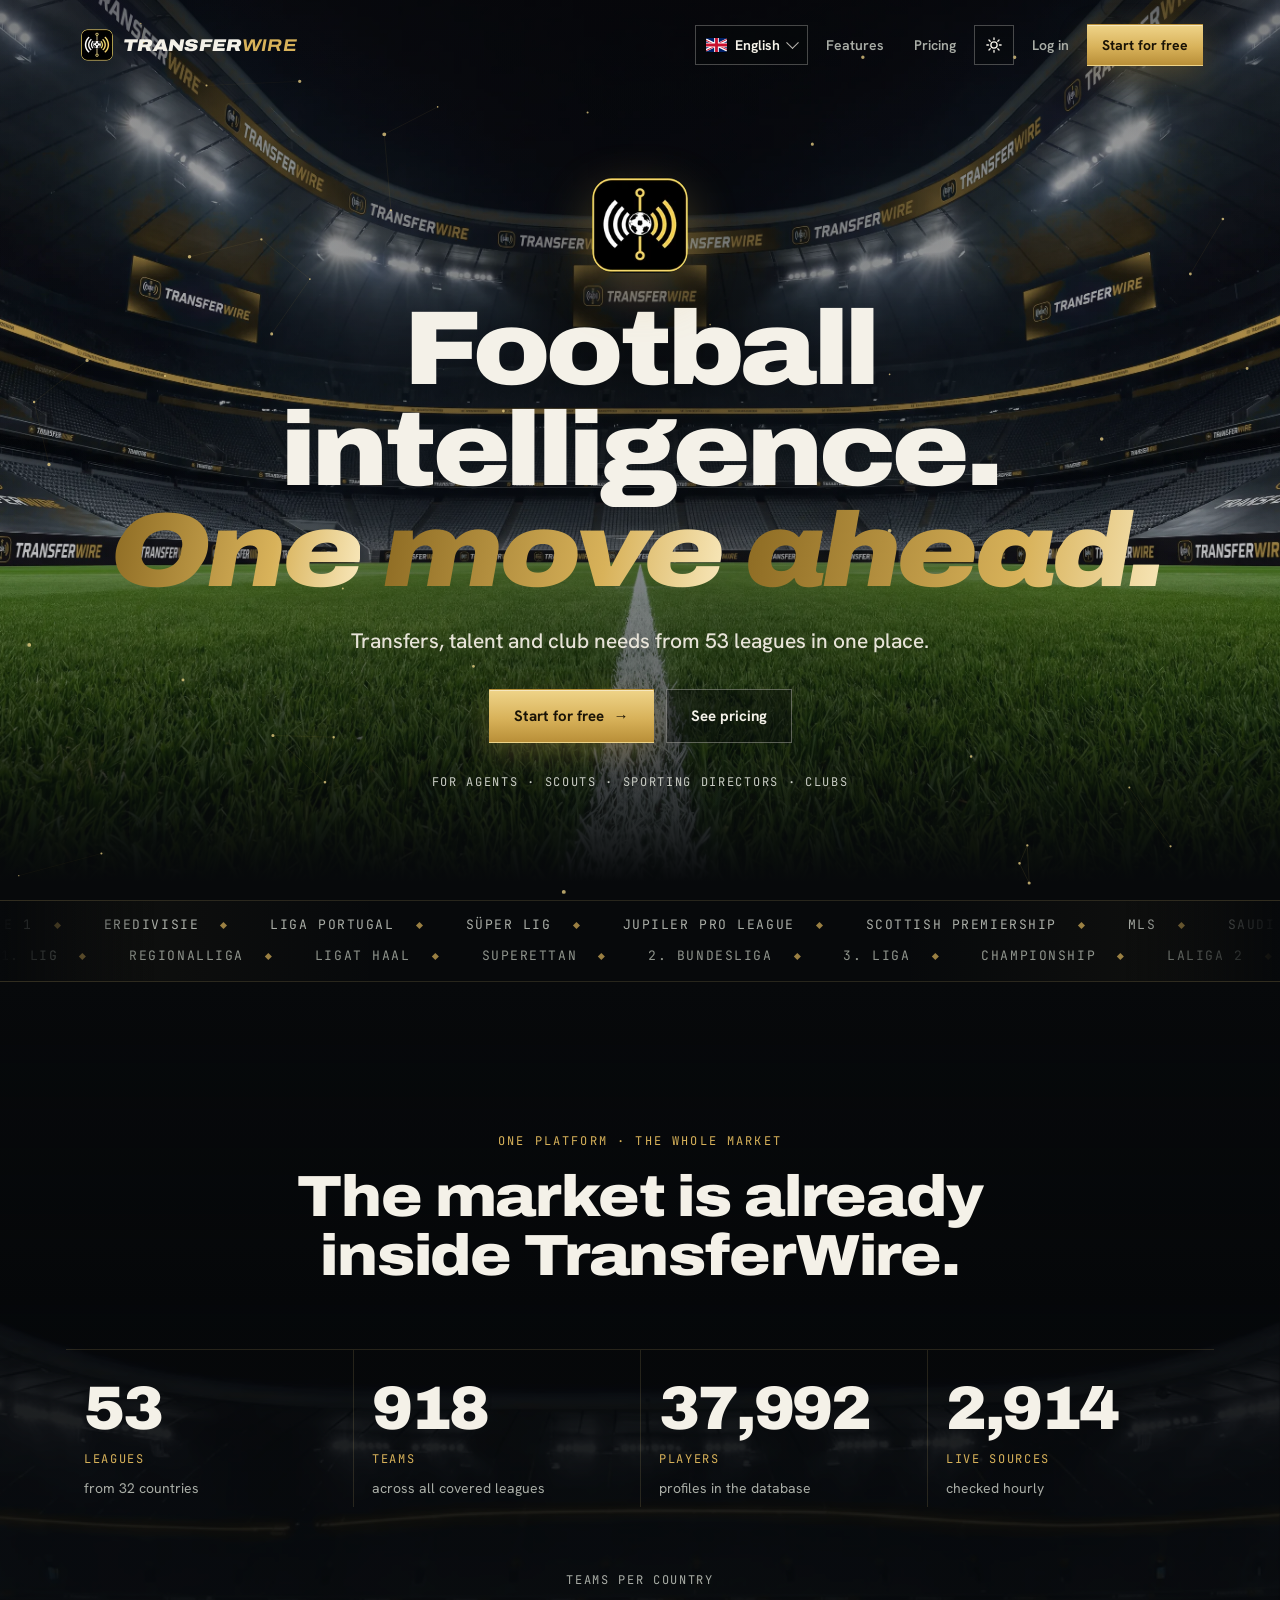
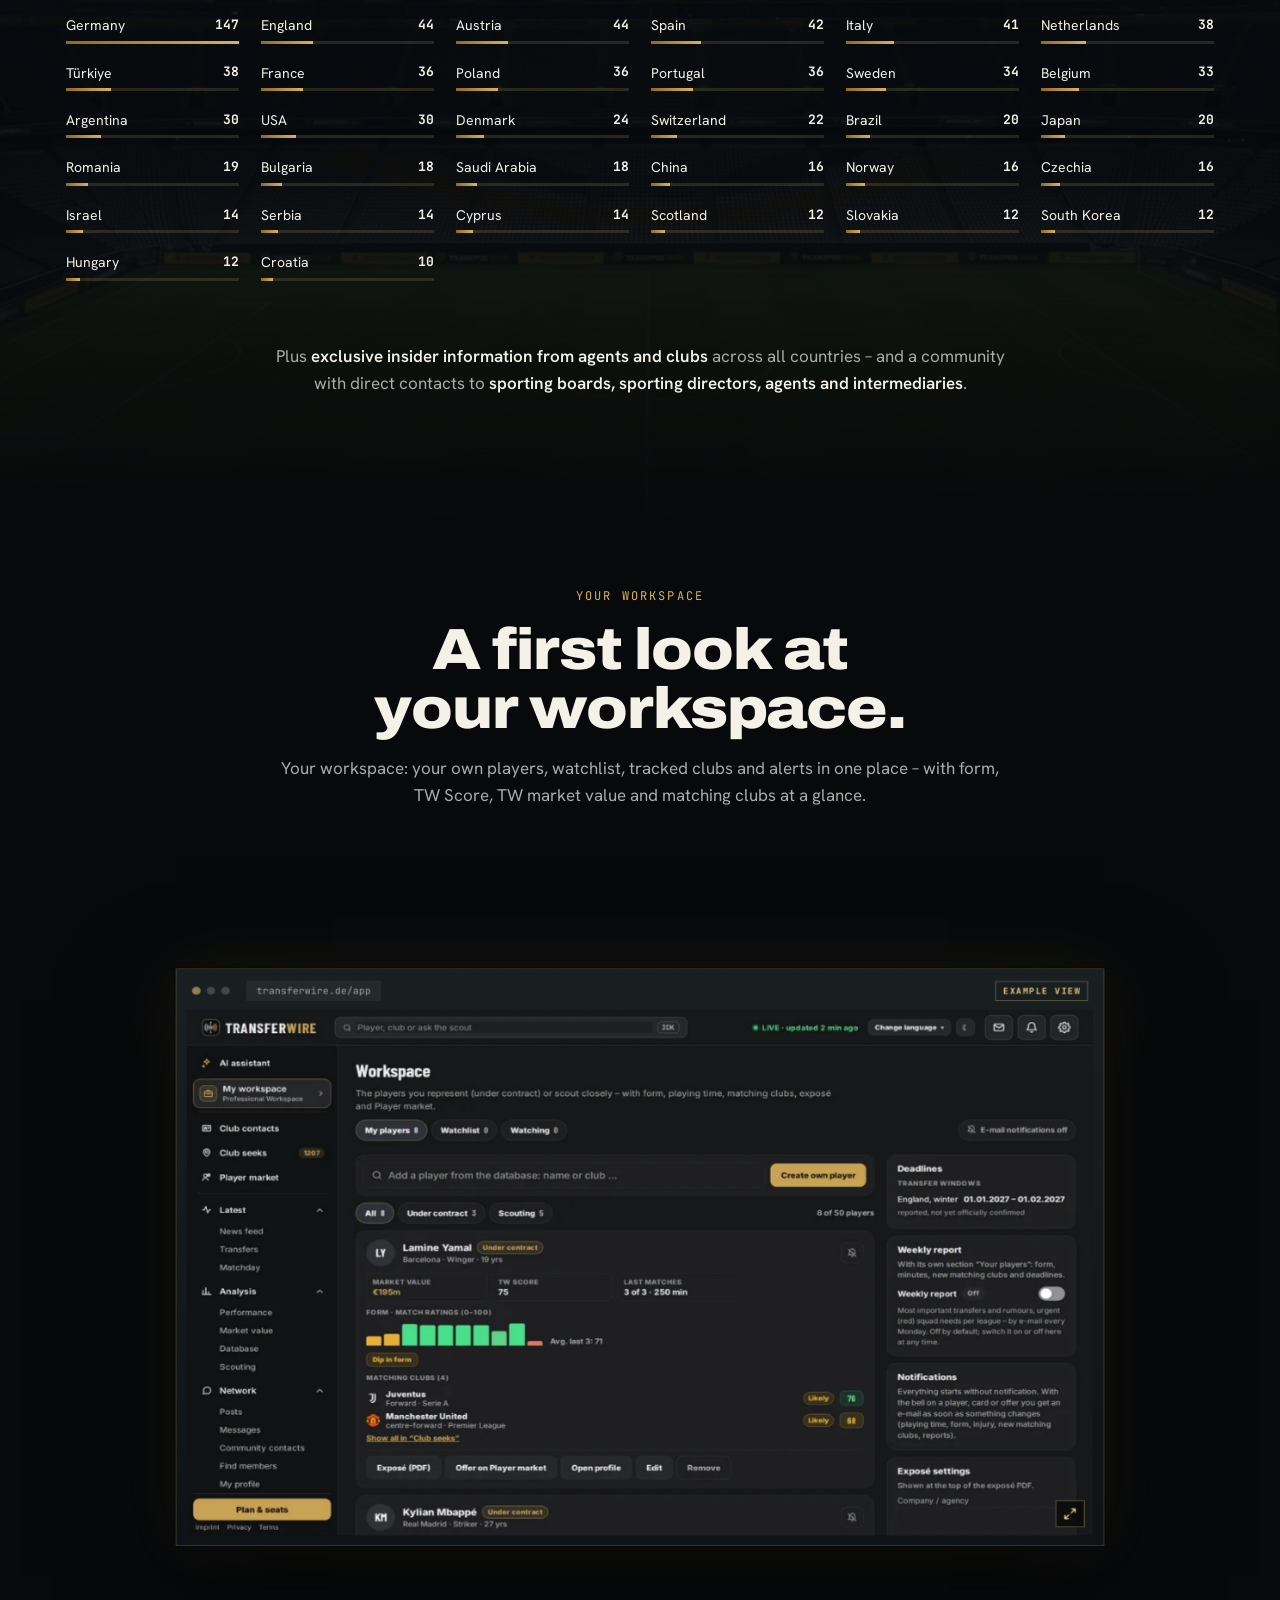
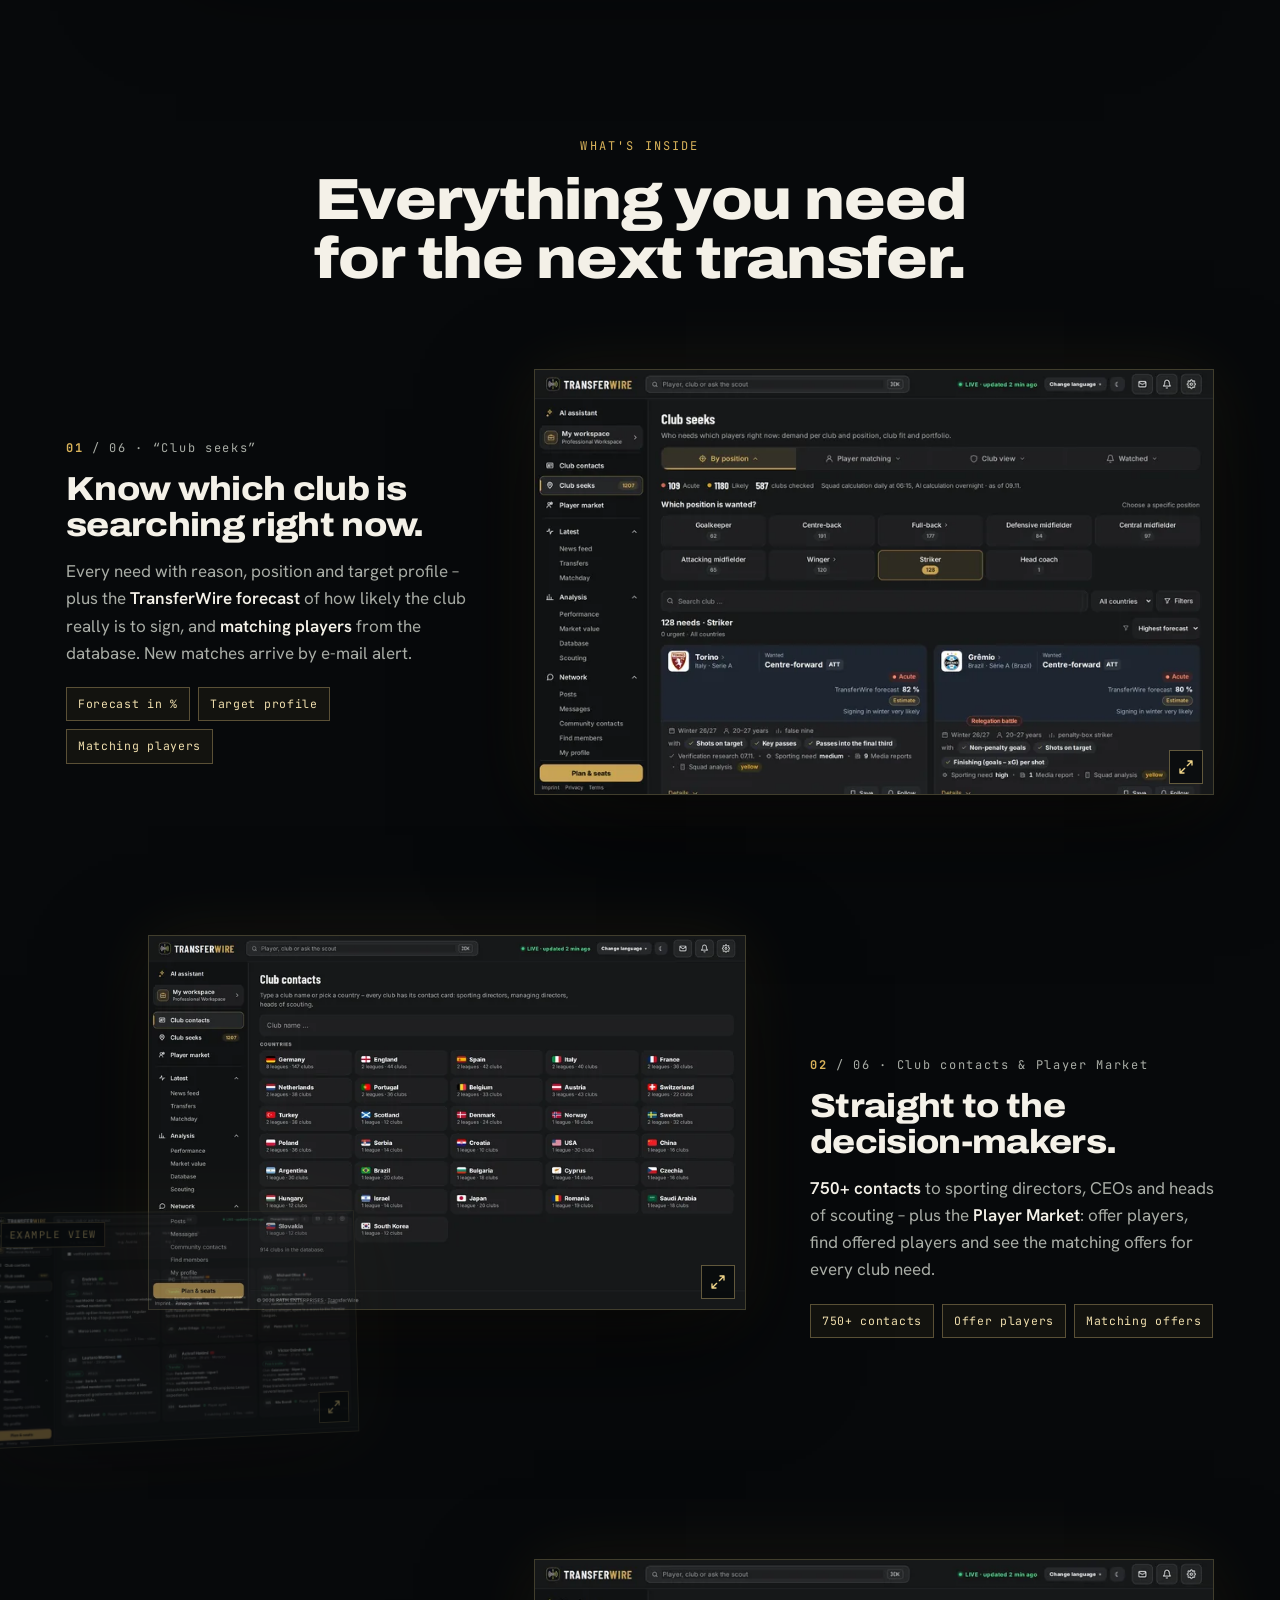
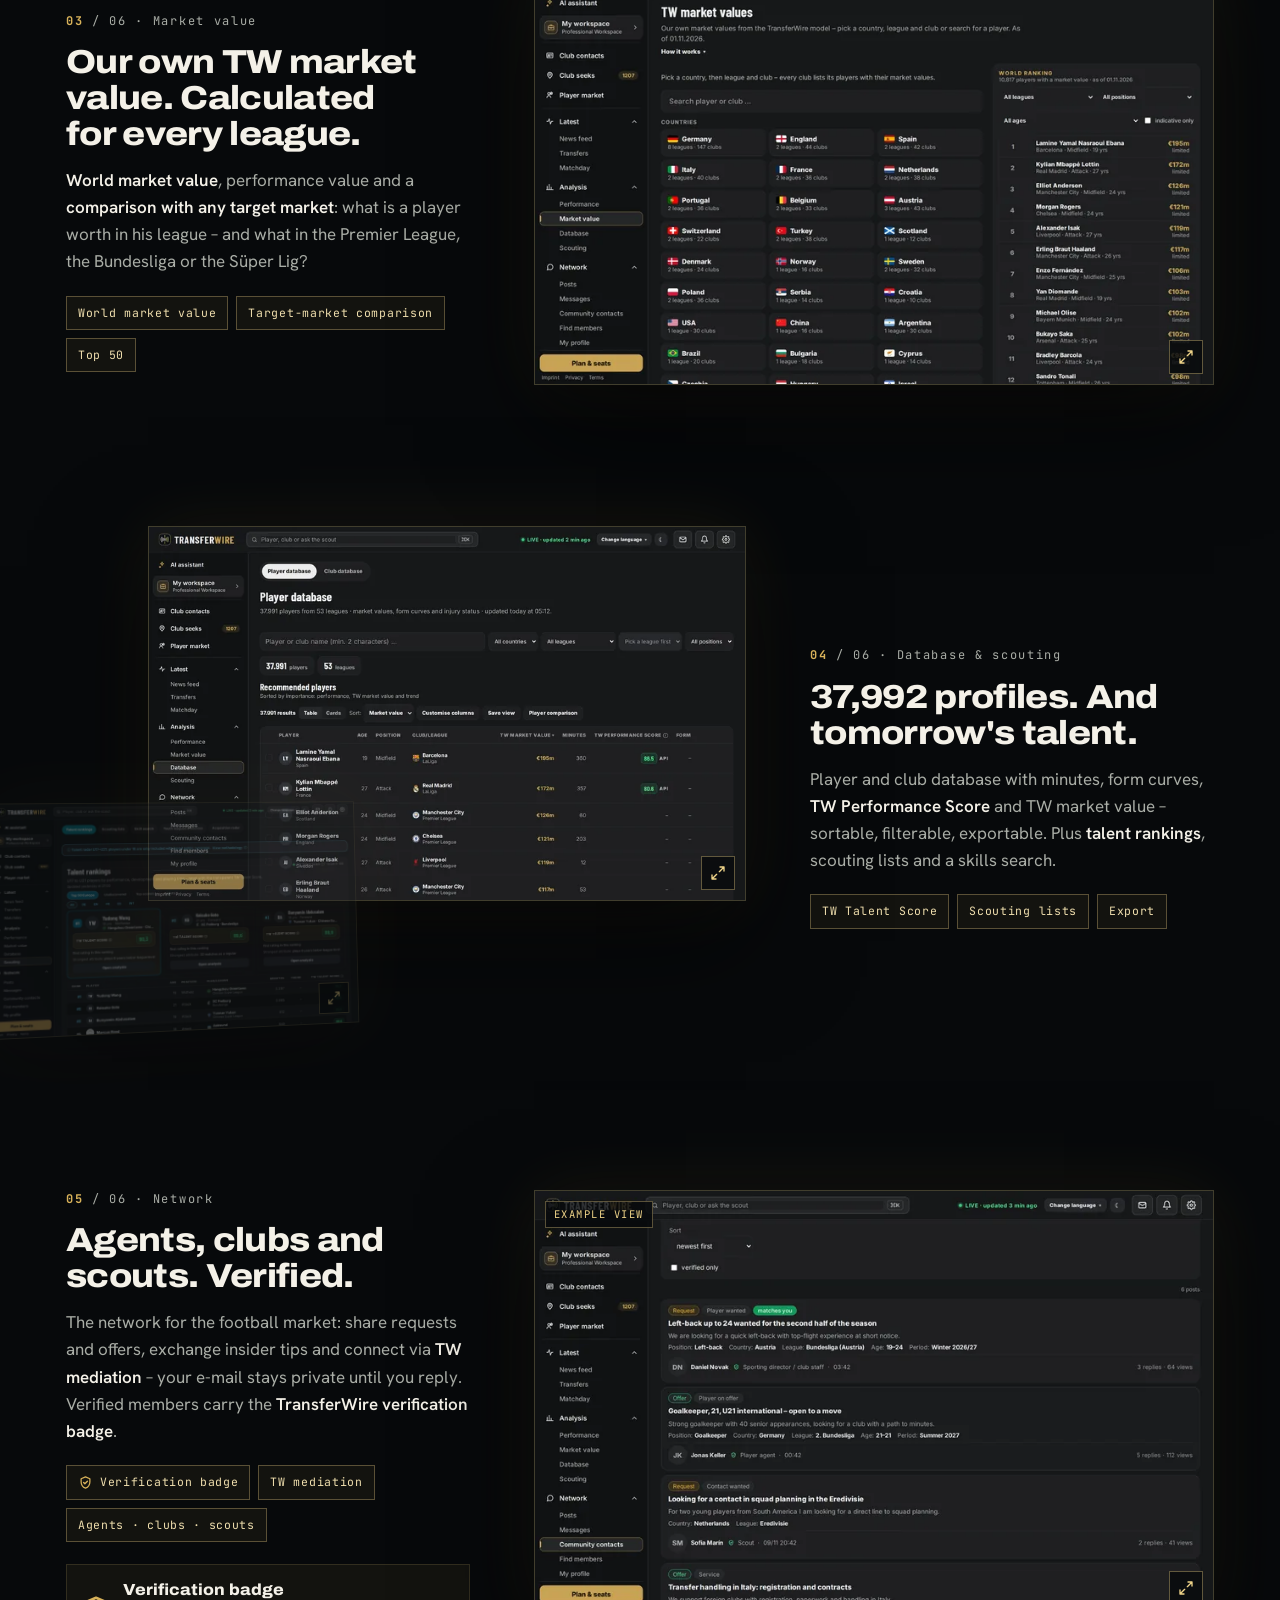
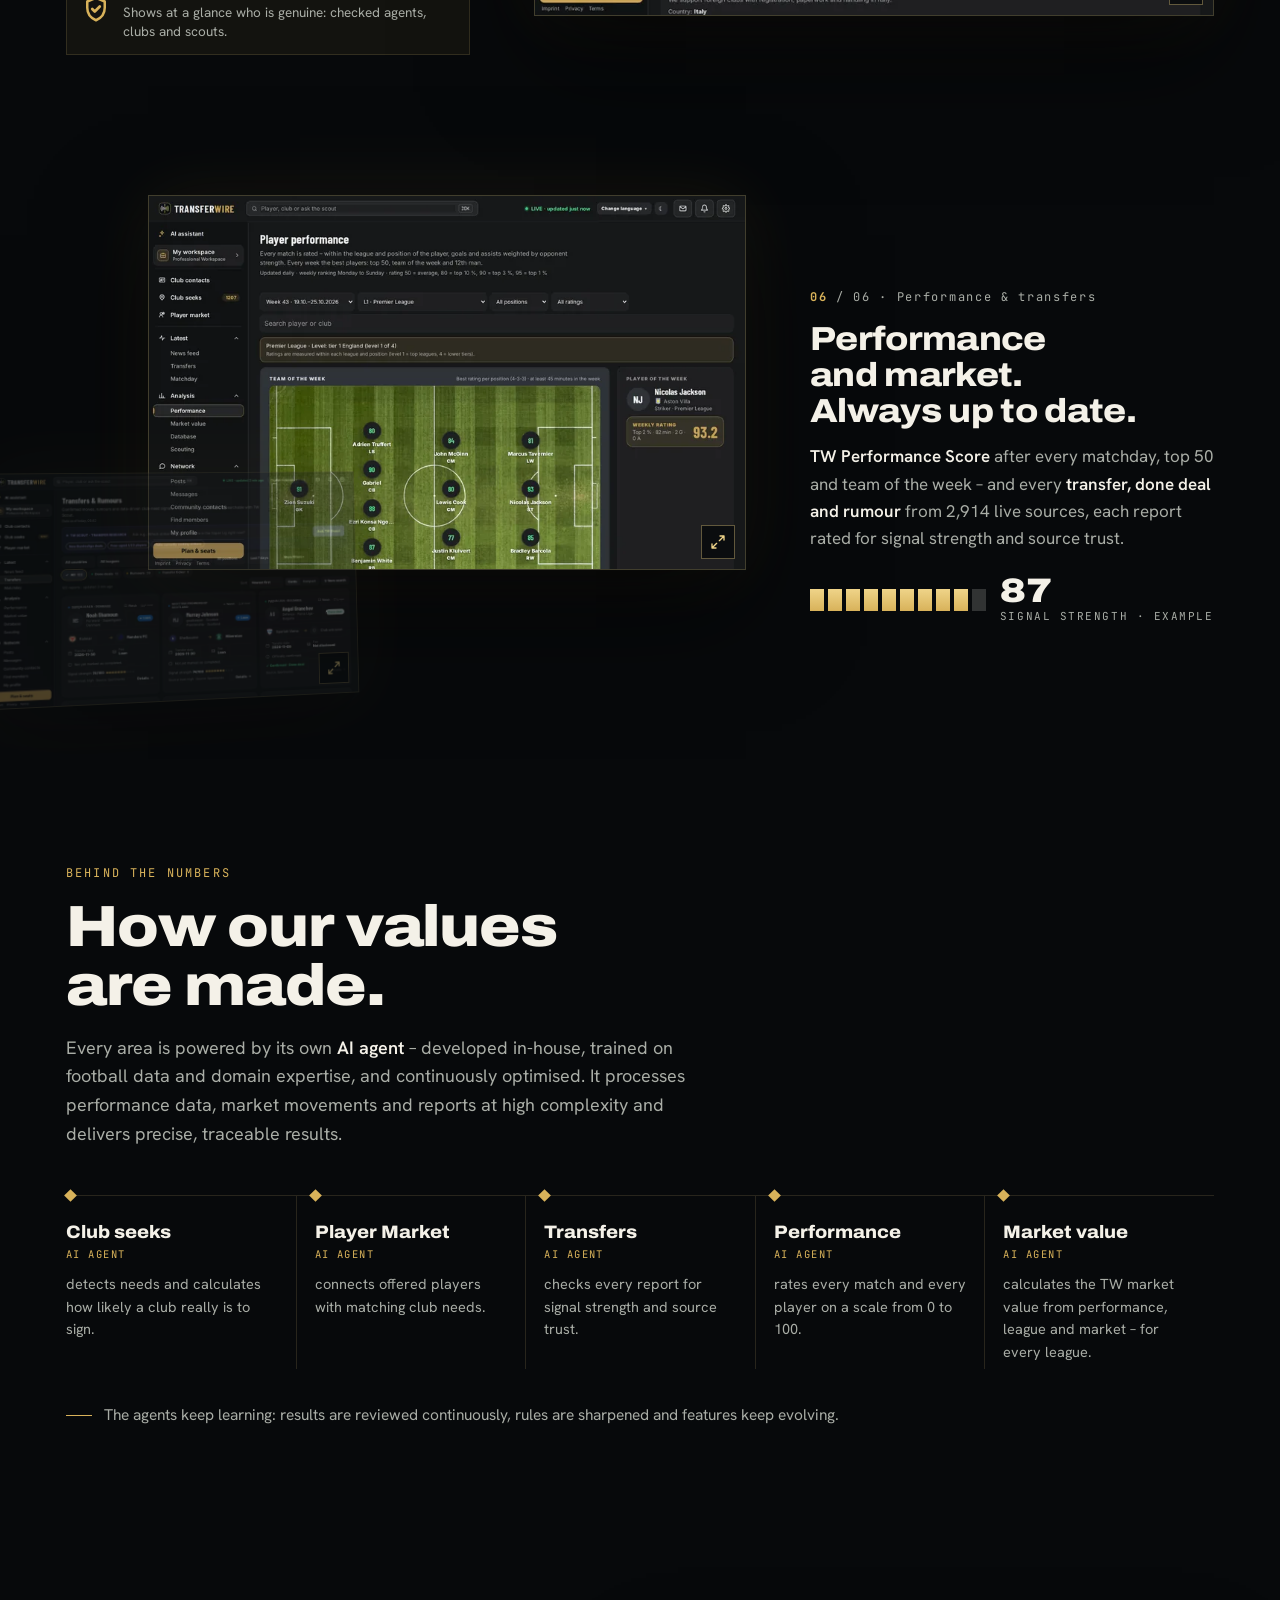
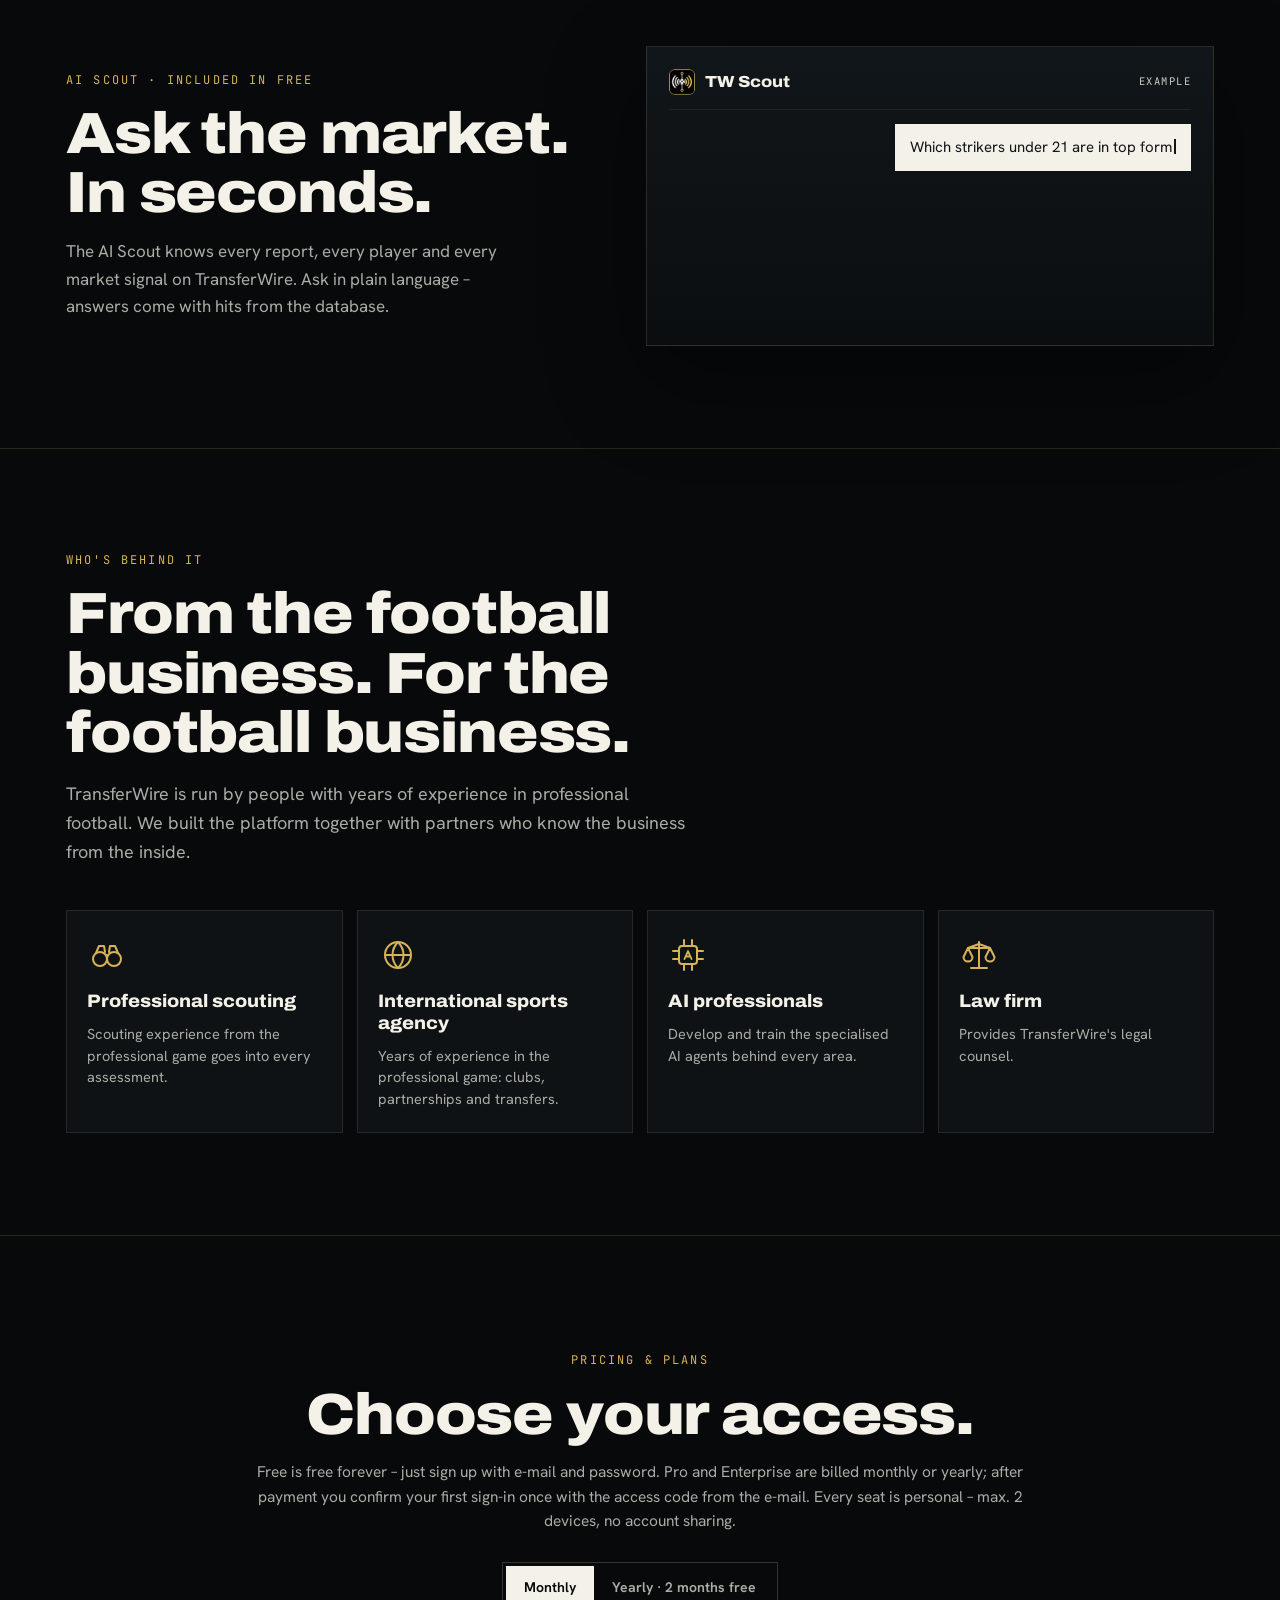
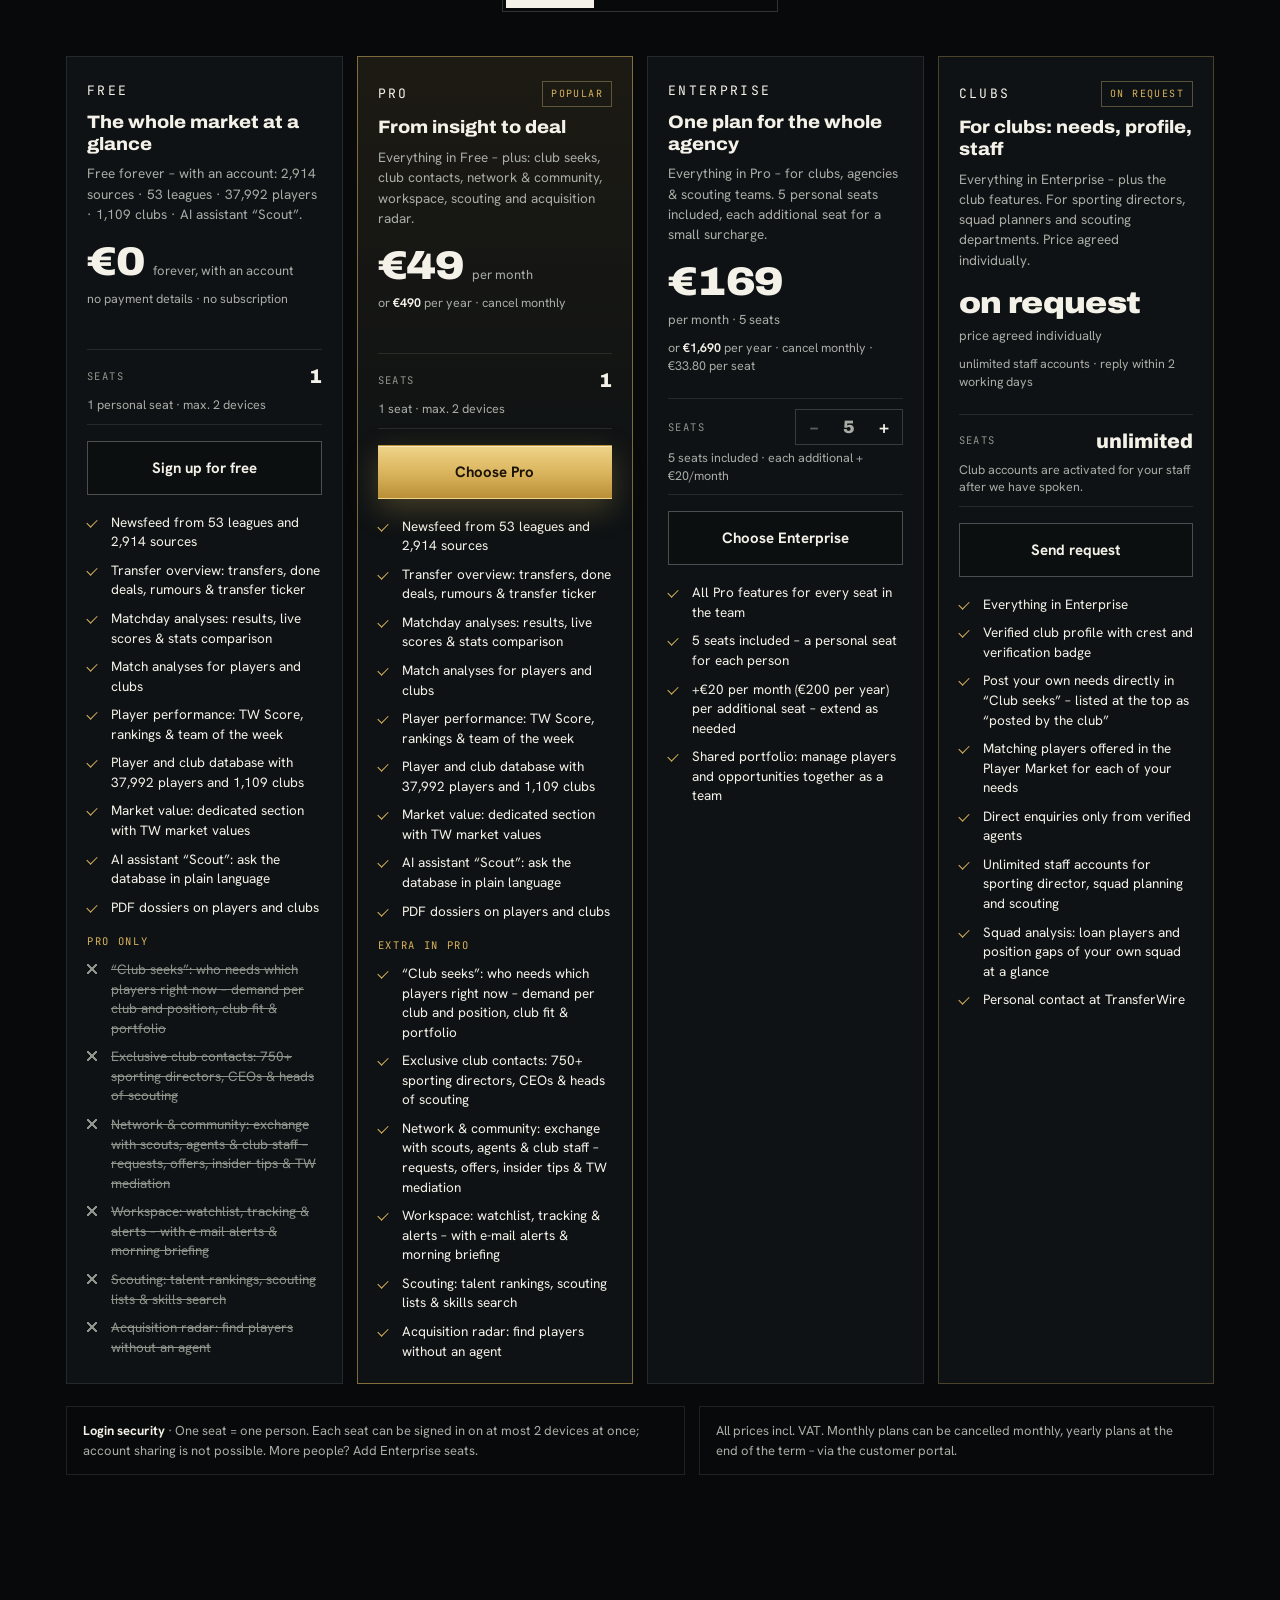
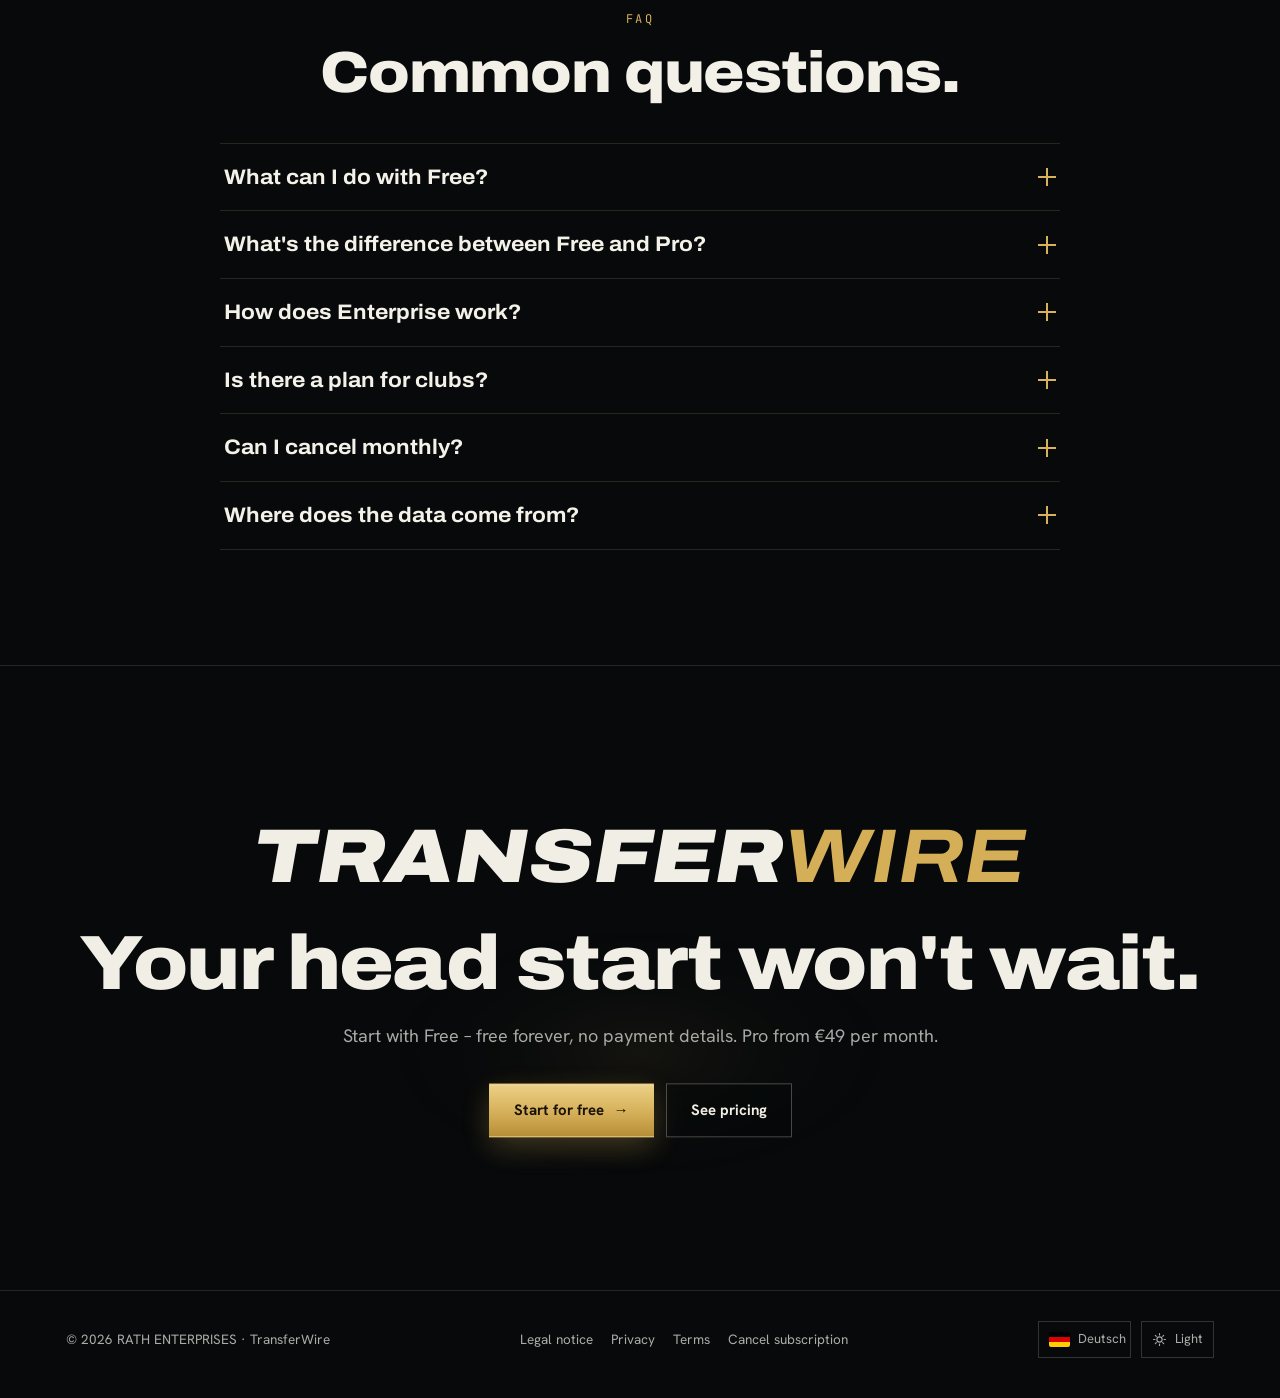
==== commit 661d3e9e: "Startseite: fluessiges Scrollen (kein Nachlaufen, weniger Effekte beim Scrollen)" ====
--- a/index.html
+++ b/index.html
@@ -47,7 +47,7 @@
   --seite-text-2:#A9ADA6;
   --chip-bg:rgba(216,178,90,.06); --chip-rand:rgba(239,212,137,.32); --chip-text:#F0DFAE;
   --knopf-linie-rand:rgba(244,241,232,.28); --knopf-linie-rand-h:rgba(244,241,232,.6); --knopf-linie-bg:rgba(7,9,11,.35);
-  --nav-bg:rgba(9,11,13,.74); --menue-bg:#11161A; --feld-bg:#0B0F11;
+  --nav-bg:rgba(9,11,13,.94); --menue-bg:#11161A; --feld-bg:#0B0F11;
   --schatten-karte:0 40px 100px rgba(0,0,0,.6), 0 0 70px rgba(216,178,90,.09);
   --f-display:"Archivo", "Arial Narrow", "Helvetica Neue", Arial, sans-serif;
   --f-text:"Hanken Grotesk", "Segoe UI", Roboto, Helvetica, Arial, sans-serif;
@@ -63,7 +63,7 @@
   --gold-text:#7D5F1A;
   --chip-bg:rgba(216,178,90,.14); --chip-rand:rgba(125,95,26,.38); --chip-text:#5E4610;
   --knopf-linie-rand:rgba(21,19,14,.28); --knopf-linie-rand-h:rgba(21,19,14,.6); --knopf-linie-bg:rgba(255,255,255,.7);
-  --nav-bg:rgba(247,244,236,.86); --menue-bg:#FFFFFF; --feld-bg:#FBFAF6;
+  --nav-bg:rgba(247,244,236,.96); --menue-bg:#FFFFFF; --feld-bg:#FBFAF6;
   --schatten-karte:0 30px 80px rgba(40,30,10,.20), 0 0 0 1px rgba(125,95,26,.10);
 }
 /* Bereiche, die immer auf dunklem Grund stehen (Stadionfoto, Chat, Bildrahmen) */
@@ -73,10 +73,6 @@
 }
 *{box-sizing:border-box}
 html{background:var(--nacht); -webkit-text-size-adjust:100%; text-size-adjust:100%}
-html.lenis, html.lenis body{height:auto}
-.lenis.lenis-smooth{scroll-behavior:auto !important}
-.lenis.lenis-smooth [data-lenis-prevent]{overscroll-behavior:contain}
-.lenis.lenis-stopped{overflow:hidden}
 body{margin:0; background:var(--nacht); color:var(--text); font-family:var(--f-text); font-size:16px; line-height:1.6; -webkit-font-smoothing:antialiased; overflow-x:hidden}
 img{max-width:100%; height:auto; display:block}
 a{color:inherit}
@@ -98,8 +94,8 @@
 body::before{content:""; position:fixed; inset:0 0 auto; height:env(safe-area-inset-top, 0px); z-index:70; background:var(--nacht)}
 .nav{position:fixed; z-index:60; top:env(safe-area-inset-top, 0px); left:0; right:0; padding-top:14px}
 .nav .innen{display:flex; align-items:center; gap:14px}
-.nav-leiste{display:flex; align-items:center; gap:12px; width:100%; padding:9px 10px 9px 14px; border:1px solid transparent; transition:background .35s, border-color .35s, backdrop-filter .35s; color:var(--text)}
-.nav.fest .nav-leiste{background:var(--nav-bg); border-color:var(--linie); backdrop-filter:blur(14px) saturate(140%); -webkit-backdrop-filter:blur(14px) saturate(140%)}
+.nav-leiste{display:flex; align-items:center; gap:12px; width:100%; padding:9px 10px 9px 14px; border:1px solid transparent; transition:background .35s, border-color .35s; color:var(--text)}
+.nav.fest .nav-leiste{background:var(--nav-bg); border-color:var(--linie); box-shadow:0 8px 24px rgba(0,0,0,.18)}
 .marke{display:flex; align-items:center; gap:10px; text-decoration:none; flex:0 0 auto}
 .marke img{width:32px; height:32px; border-radius:7px}
 .marke span{font-family:var(--f-display); font-style:italic; font-weight:900; font-stretch:118%; font-size:17px; letter-spacing:.02em}
@@ -107,7 +103,7 @@
 .nav-rechts{margin-left:auto; display:flex; gap:6px; align-items:center}
 .nav-link{font-weight:600; font-size:14px; padding:9px 12px; text-decoration:none; color:var(--text-2); white-space:nowrap}
 .nav-link:hover{color:var(--text)}
-.knopf{display:inline-flex; align-items:center; justify-content:center; gap:10px; font-weight:700; font-size:15px; padding:14px 24px; text-decoration:none; border:1px solid transparent; position:relative; will-change:transform; cursor:pointer; white-space:nowrap; background:none}
+.knopf{display:inline-flex; align-items:center; justify-content:center; gap:10px; font-weight:700; font-size:15px; padding:14px 24px; text-decoration:none; border:1px solid transparent; position:relative; cursor:pointer; white-space:nowrap; background:none}
 .knopf-gold{background:linear-gradient(180deg, var(--gold-hell), var(--gold) 55%, #B98F38); color:var(--gold-schrift); box-shadow:0 10px 30px rgba(216,178,90,.28), inset 0 1px 0 rgba(255,255,255,.45)}
 .knopf-gold:hover{box-shadow:0 14px 40px rgba(216,178,90,.42), inset 0 1px 0 rgba(255,255,255,.5)}
 .knopf-linie{border-color:var(--knopf-linie-rand); color:var(--text); background:var(--knopf-linie-bg)}
@@ -161,7 +157,7 @@
 html[data-thema="hell"] .hero-schleier{background:
   radial-gradient(ellipse 70% 55% at 50% 38%, rgba(7,9,11,.62), rgba(7,9,11,.25) 60%, transparent 100%),
   linear-gradient(to bottom, rgba(7,9,11,.55), rgba(7,9,11,.05) 30%, rgba(7,9,11,.2) 60%, rgba(7,9,11,.66) 86%, var(--nacht) 100%)}
-.strahl{position:absolute; top:-20%; width:46vw; height:120%; z-index:-2; background:conic-gradient(from 180deg at 50% 0%, transparent 46%, rgba(255,246,220,.10) 50%, transparent 54%); filter:blur(6px); pointer-events:none; mix-blend-mode:screen}
+.strahl{position:absolute; top:-20%; width:46vw; height:120%; z-index:-2; background:conic-gradient(from 180deg at 50% 0%, transparent 44%, rgba(255,246,220,.05) 47.5%, rgba(255,246,220,.11) 50%, rgba(255,246,220,.05) 52.5%, transparent 56%); pointer-events:none}
 .strahl.l{left:-6vw; transform:rotate(14deg)}
 .strahl.r{right:-6vw; transform:rotate(-14deg)}
 #funken{position:absolute; inset:0; z-index:-1; width:100%; height:100%; pointer-events:none}
@@ -175,7 +171,7 @@
 .hero h1 .glanz .w{padding-right:.1em; margin-right:-.1em}
 @keyframes glanz{0%{background-position:100% 0}60%,100%{background-position:0% 0}}
 .w{display:inline-block; overflow:hidden; vertical-align:top; padding-bottom:.06em; margin-bottom:-.06em}
-.wi{display:inline-block; will-change:transform}
+.wi{display:inline-block}
 .hero .unter{margin-top:22px; max-width:660px; font-size:clamp(17px, 2vw, 21px); color:#E7E3D8; font-weight:500}
 .zeilen-ctas{display:flex; gap:12px; flex-wrap:wrap; justify-content:center; margin-top:32px}
 .hero .fuer{margin-top:30px; color:var(--text-2); text-wrap:balance}
@@ -196,7 +192,7 @@
 
 /* Zahlen */
 .zahlen{position:relative; padding-block:clamp(90px, 12vw, 150px); overflow:hidden; isolation:isolate}
-.zahlen-bild{position:absolute; inset:-15% 0; background:url("/assets/bg_tribuene_m.webp") center/cover no-repeat; opacity:.16; z-index:-1; filter:saturate(.8)}
+.zahlen-bild{position:absolute; inset:-15% 0; background:url("/assets/bg_tribuene_m.webp") center/cover no-repeat; opacity:.16; z-index:-1; will-change:transform}
 html[data-thema="hell"] .zahlen-bild{opacity:.09; filter:grayscale(1)}
 .zahlen::after{content:""; position:absolute; inset:0; z-index:-1; background:linear-gradient(var(--nacht), var(--nacht-40) 30%, var(--nacht-40) 70%, var(--nacht))}
 .zahlen-kopf{text-align:center; max-width:760px; margin:0 auto}
@@ -249,7 +245,7 @@
 .fx-gross{position:absolute; top:-.28em; left:-.04em; z-index:-1; font-family:var(--f-display); font-weight:900; font-stretch:125%; font-size:clamp(110px, 13vw, 190px); line-height:1; letter-spacing:-.04em; color:transparent; -webkit-text-stroke:1px rgba(216,178,90,.24); pointer-events:none; user-select:none}
 html[data-thema="hell"] .fx-gross{-webkit-text-stroke:1px rgba(125,95,26,.22)}
 .fx-shot{position:relative; perspective:1300px}
-.karte{position:relative; border:1px solid rgba(239,212,137,.24); background:#0B0E10; overflow:hidden; box-shadow:var(--schatten-karte); transform-style:preserve-3d; will-change:transform}
+.karte{position:relative; border:1px solid rgba(239,212,137,.24); background:#0B0E10; overflow:hidden; box-shadow:var(--schatten-karte); transform-style:preserve-3d}
 .karte .bildknopf{display:block; width:100%; padding:0; border:0; background:none; cursor:zoom-in; position:relative}
 .karte img{width:100%}
 .karte .bsp{position:absolute; left:10px; top:10px; z-index:2; font-family:var(--f-mono); font-size:10.5px; letter-spacing:.14em; text-transform:uppercase; color:#EFD489; background:rgba(7,9,11,.82); border:1px solid rgba(239,212,137,.35); padding:4px 8px; pointer-events:none}
@@ -411,7 +407,7 @@
 
 /* Schluss */
 .schluss{position:relative; overflow:hidden; text-align:center; padding-block:clamp(100px, 12vw, 170px); border-top:1px solid var(--linie); isolation:isolate}
-.schluss-glut{position:absolute; left:50%; top:62%; width:min(900px, 120vw); aspect-ratio:2/1; transform:translate(-50%,-50%); background:radial-gradient(ellipse at center, rgba(216,178,90,.22), rgba(216,178,90,.05) 45%, transparent 70%); z-index:-1; filter:blur(10px)}
+.schluss-glut{position:absolute; left:50%; top:62%; width:min(900px, 120vw); aspect-ratio:2/1; transform:translate(-50%,-50%); background:radial-gradient(ellipse at center, rgba(216,178,90,.22), rgba(216,178,90,.08) 30%, rgba(216,178,90,.03) 52%, transparent 72%); z-index:-1; will-change:transform, opacity}
 .wortmarke{display:block; margin:0 auto 30px; font-family:var(--f-display); font-style:italic; font-weight:900; font-stretch:118%; font-size:clamp(34px, 6.4vw, 76px); letter-spacing:.01em; line-height:1}
 .wortmarke b{color:var(--gold-text)}
 .schluss h2{font-size:clamp(36px, 6vw, 78px)}
@@ -466,6 +462,11 @@
   .umschalter .schieber{transition:none}
 }
 @media (max-height:940px){ .scrollhinweis{display:none} }
+
+/* Leistung: Endlosanimationen ruhen, wenn der Hero nicht sichtbar ist; große Karten nur am PC als eigene Ebene */
+html.hero-weg .hero h1 .glanz, html.hero-weg .hero h1 .glanz .wi, html.hero-weg .scrollhinweis i{animation-play-state:paused}
+@media (min-width:900px) and (hover:hover){ .karte, .rahmen{will-change:transform} }
+@media not all and (min-width:900px) and (hover:hover){ .rahmen{will-change:auto} }
 </style>
 <script type="application/ld+json">{"@context":"https://schema.org","@graph":[{"@type":"Organization","@id":"https://transferwire.de/#org","name":"TransferWire","url":"https://transferwire.de/","logo":"https://transferwire.de/assets/s2/logo-512.503fe3673f.png"},{"@type":"WebSite","@id":"https://transferwire.de/#web","url":"https://transferwire.de/","name":"TransferWire","inLanguage":["en","de"],"publisher":{"@id":"https://transferwire.de/#org"}},{"@type":"WebPage","@id":"https://transferwire.de/#seite","url":"https://transferwire.de/","name":"TransferWire – Football transfers, club needs & scouting from 53 leagues","description":"Transfer news and rumours, club needs with matching players, our own market values, scouting and a player database from 53 leagues – updated hourly. Start for free.","inLanguage":"en","isPartOf":{"@id":"https://transferwire.de/#web"},"primaryImageOfPage":"https://transferwire.de/assets/s2/og-en.8e86813706.jpg"},{"@type":"SoftwareApplication","name":"TransferWire","applicationCategory":"BusinessApplication","applicationSubCategory":"Football transfer and scouting platform","operatingSystem":"Web","url":"https://transferwire.de/app.html","description":"Transfer news and rumours, club needs with matching players, our own market values, scouting and a player database from 53 leagues – updated hourly. Start for free.","inLanguage":["en","de"],"offers":[{"@type":"Offer","name":"Free","price":"0","priceCurrency":"EUR"},{"@type":"Offer","name":"Pro","price":"49","priceCurrency":"EUR"},{"@type":"Offer","name":"Enterprise","price":"169","priceCurrency":"EUR"}]},{"@type":"FAQPage","inLanguage":"en","mainEntity":[{"@type":"Question","name":"What can I do with Free?","acceptedAnswer":{"@type":"Answer","text":"Free is free forever: sign up with e-mail and password – no payment details. You get the newsfeed, transfers, matchday, player performance, the player and club database, the market value section, the AI assistant “Scout” and PDF dossiers."}},{"@type":"Question","name":"What's the difference between Free and Pro?","acceptedAnswer":{"@type":"Answer","text":"Free shows you the market – Pro gets you to the deal. With Pro (€49/month or €490/year) “Club seeks” shows you which club needs which player right now and how likely it is to sign. You reach more than 750 decision-makers directly through the club contacts, offer players in the Player Market and exchange with scouts, agents and clubs in the network. The workspace keeps you up to date with alerts and a morning briefing, plus scouting with talent rankings and the acquisition radar for players without an agent."}},{"@type":"Question","name":"How does Enterprise work?","acceptedAnswer":{"@type":"Answer","text":"Enterprise includes all Pro features for a whole team: 5 personal seats are included in the base price of €169/month (€1,690/year); each additional seat costs €20/month (€200/year). You choose the number of seats directly when booking. After payment you receive a personal team code with an invitation link for each additional seat by e-mail – your colleagues sign up for free, redeem the code and get all Pro features right away."}},{"@type":"Question","name":"Is there a plan for clubs?","acceptedAnswer":{"@type":"Answer","text":"Yes. The “Clubs” plan includes everything in Enterprise plus the club features: a verified club profile with verification badge, your own needs in “Club seeks”, matching offers from the Player Market and unlimited staff accounts. We agree the price individually – just send a request and we will get back to you within 2 working days."}},{"@type":"Question","name":"Can I cancel monthly?","acceptedAnswer":{"@type":"Answer","text":"Yes. Monthly plans can be cancelled any time to the next billing date, yearly plans at the end of the term – via the customer portal. Afterwards you keep using TransferWire with Free."}},{"@type":"Question","name":"Where does the data come from?","acceptedAnswer":{"@type":"Answer","text":"From 2,914 live sources, official club channels and sports data partners – combined with insider tips from our network. On top of that we work with private data providers: country by country they deliver match statistics, performance analyses and further match data from every one of our leagues. Every report carries a reliability grade."}}]}]}</script>
 </head>
@@ -705,7 +706,6 @@
 
 <script src="/assets/s2/gsap-3.12.5.28033e449a.js"></script>
 <script src="/assets/s2/scrolltrigger-3.12.5.ad33c2df9a.js"></script>
-<script src="/assets/s2/lenis-1.1.13.b2958f142f.js"></script>
 <script>
 (function () {
   "use strict";
@@ -876,13 +876,11 @@
     if (vaForm && VA_GESENDET) { vaForm.reset(); VA_GESENDET = false; VA_LETZTES = null; }
     $$(".va-felder, .va-knoepfe", vaForm).forEach(function (x) { x.style.display = ""; });
     vaHinter.classList.add("offen"); document.documentElement.style.overflow = "hidden"; vaMeld("", "");
-    if (window.__lenis) window.__lenis.stop();
     setTimeout(function () { var e = vaForm.querySelector("input[name=vereinsname]"); if (e) e.focus(); }, 50);
   }
   function vaSchliessen() {
     if (!vaHinter || !vaHinter.classList.contains("offen")) return;
     vaHinter.classList.remove("offen"); document.documentElement.style.overflow = "";
-    if (window.__lenis) window.__lenis.start();
     if (VA_FOKUS && VA_FOKUS.focus) VA_FOKUS.focus();
   }
   function vaDaten() {
@@ -928,12 +926,12 @@
 
   /* ---------- Bild groß ansehen ---------- */
   var lb = document.getElementById("lb"), lbBild = document.getElementById("lb-bild"), lbFokus = null;
-  function lbZu() { if (!lb.classList.contains("offen")) return; lb.classList.remove("offen"); document.documentElement.style.overflow = ""; if (window.__lenis) window.__lenis.start(); if (lbFokus && lbFokus.focus) lbFokus.focus(); }
+  function lbZu() { if (!lb.classList.contains("offen")) return; lb.classList.remove("offen"); document.documentElement.style.overflow = ""; if (lbFokus && lbFokus.focus) lbFokus.focus(); }
   $$(".bildknopf").forEach(function (b) {
     b.addEventListener("click", function () {
       lbFokus = b; var img = b.querySelector("img");
       lbBild.src = b.getAttribute("data-gross") || (img && (img.currentSrc || img.src)) || ""; lbBild.alt = img ? img.alt : "";
-      lb.classList.add("offen"); document.documentElement.style.overflow = "hidden"; if (window.__lenis) window.__lenis.stop();
+      lb.classList.add("offen"); document.documentElement.style.overflow = "hidden";
       document.getElementById("lb-x").focus();
     });
   });
@@ -945,51 +943,64 @@
   function navZustand() { nav.classList.toggle("fest", (window.scrollY || 0) > 40); }
   window.addEventListener("scroll", navZustand, { passive: true }); navZustand();
 
-  /* ---------- Funken: Signal-Netz im Hero (Canvas) ---------- */
+  /* ---------- Funken: Signal-Netz im Hero (Canvas), sparsam: 30 Bilder/s, gebündelte Linien, Pause beim Scrollen ---------- */
   (function funken() {
     var c = document.getElementById("funken"); if (!c || ruhe) return;
-    var ctx = c.getContext("2d"), dpr = Math.min(window.devicePixelRatio || 1, 1.5), w = 0, h = 0, punkte = [], sichtbar = true;
+    var ctx = c.getContext("2d"), w = 0, h = 0, punkte = [], sichtbar = true, letzt = 0, scrollZeit = 0, stufen = [[], [], [], []];
     function groesse() {
-      w = c.clientWidth; h = c.clientHeight; c.width = w * dpr; c.height = h * dpr; ctx.setTransform(dpr, 0, 0, dpr, 0, 0);
-      var n = Math.round(Math.min(80, Math.max(28, w * h / 22000)));
-      punkte = []; for (var i = 0; i < n; i++) punkte.push({ x: Math.random() * w, y: Math.random() * h, vx: (Math.random() - .5) * .18, vy: -(.08 + Math.random() * .22), r: .6 + Math.random() * 1.4 });
+      w = c.clientWidth; h = c.clientHeight; c.width = w; c.height = h;
+      var n = Math.round(Math.min(56, Math.max(22, w * h / 26000)));
+      punkte = []; for (var i = 0; i < n; i++) punkte.push({ x: Math.random() * w, y: Math.random() * h, vx: (Math.random() - .5) * .36, vy: -(.16 + Math.random() * .44), r: .6 + Math.random() * 1.4 });
     }
-    groesse(); window.addEventListener("resize", groesse);
-    if ("IntersectionObserver" in window) new IntersectionObserver(function (e) { sichtbar = e[0].isIntersecting; }).observe(c);
-    (function schritt() {
-      requestAnimationFrame(schritt); if (!sichtbar || document.hidden) return;
+    var gT = 0; groesse(); window.addEventListener("resize", function () { clearTimeout(gT); gT = setTimeout(groesse, 200); });
+    window.addEventListener("scroll", function () { scrollZeit = performance.now(); }, { passive: true });
+    function wach() { document.documentElement.classList.toggle("hero-weg", !sichtbar); }
+    if ("IntersectionObserver" in window) new IntersectionObserver(function (e) { sichtbar = e[0].isIntersecting; wach(); }).observe(c);
+    (function schritt(t) {
+      requestAnimationFrame(schritt);
+      if (!sichtbar || document.hidden || t - letzt < 32 || t - scrollZeit < 140) return; letzt = t;
       ctx.clearRect(0, 0, w, h);
-      for (var i = 0; i < punkte.length; i++) {
-        var p = punkte[i]; p.x += p.vx; p.y += p.vy;
+      var i, j, p, q, dx, dy, d, k;
+      for (k = 0; k < 4; k++) stufen[k].length = 0;
+      for (i = 0; i < punkte.length; i++) {
+        p = punkte[i]; p.x += p.vx; p.y += p.vy;
         if (p.y < -10) { p.y = h + 10; p.x = Math.random() * w; } if (p.x < -10) p.x = w + 10; if (p.x > w + 10) p.x = -10;
-        for (var j = i + 1; j < punkte.length; j++) {
-          var q = punkte[j], dx = p.x - q.x, dy = p.y - q.y, d = dx * dx + dy * dy;
-          if (d < 12000) { ctx.strokeStyle = "rgba(216,178,90," + (0.16 * (1 - d / 12000)).toFixed(3) + ")"; ctx.lineWidth = .7; ctx.beginPath(); ctx.moveTo(p.x, p.y); ctx.lineTo(q.x, q.y); ctx.stroke(); }
+      }
+      for (i = 0; i < punkte.length; i++) {
+        p = punkte[i];
+        for (j = i + 1; j < punkte.length; j++) {
+          q = punkte[j]; dx = p.x - q.x; if (dx > 110 || dx < -110) continue; dy = p.y - q.y; d = dx * dx + dy * dy;
+          if (d < 12000) stufen[Math.min(3, (d / 3000) | 0)].push(p.x, p.y, q.x, q.y);
         }
-        ctx.fillStyle = "rgba(239,212,137,.75)"; ctx.beginPath(); ctx.arc(p.x, p.y, p.r, 0, 6.283); ctx.fill();
       }
-    })();
+      ctx.lineWidth = .7;
+      for (k = 0; k < 4; k++) {
+        var l = stufen[k]; if (!l.length) continue;
+        ctx.strokeStyle = "rgba(216,178,90," + (0.16 * (1 - (k + .5) / 4)).toFixed(3) + ")"; ctx.beginPath();
+        for (i = 0; i < l.length; i += 4) { ctx.moveTo(l[i], l[i + 1]); ctx.lineTo(l[i + 2], l[i + 3]); }
+        ctx.stroke();
+      }
+      ctx.fillStyle = "rgba(239,212,137,.75)"; ctx.beginPath();
+      for (i = 0; i < punkte.length; i++) { p = punkte[i]; ctx.moveTo(p.x + p.r, p.y); ctx.arc(p.x, p.y, p.r, 0, 6.283); }
+      ctx.fill();
+    })(0);
   })();
 
   /* ---------- Ohne GSAP oder bei „weniger Bewegung“: alles ruhig ---------- */
   if (!hatGsap || ruhe) { $$(".zahl .wert").forEach(function (el) { ZAHL_ANIM[el.getAttribute("data-z")] = "fertig"; }); return; }
   gsap.registerPlugin(ScrollTrigger);
 
-  /* ---------- Lenis: weiches Scrollen ---------- */
-  if (typeof window.Lenis !== "undefined") {
-    var lenis = new Lenis({ lerp: 0.09, smoothWheel: true });
-    window.__lenis = lenis;
-    lenis.on("scroll", ScrollTrigger.update);
-    gsap.ticker.add(function (t) { lenis.raf(t * 1000); });
-    gsap.ticker.lagSmoothing(0);
-    $$('a[href^="#"]').forEach(function (a) {
-      a.addEventListener("click", function (e) {
-        var id = a.getAttribute("href"); if (id === "#" || id === "#landing") return;
-        var ziel = document.querySelector(id);
-        if (ziel) { e.preventDefault(); lenis.scrollTo(ziel, { offset: -70, duration: 1.4 }); if (id === "#inhalt") ziel.focus && ziel.focus(); }
-      });
+  /* ---------- Natives Scrollen (kein Nachlaufen); Sprunglinks gleiten mit Abstand zur Kopfleiste ---------- */
+  ScrollTrigger.config({ ignoreMobileResize: true, autoRefreshEvents: "visibilitychange,DOMContentLoaded,load" });
+  $$('a[href^="#"]').forEach(function (a) {
+    a.addEventListener("click", function (e) {
+      var id = a.getAttribute("href"); if (id === "#" || id === "#landing") return;
+      var ziel = document.querySelector(id);
+      if (ziel) { e.preventDefault(); window.scrollTo({ top: ziel.getBoundingClientRect().top + window.scrollY - 70, behavior: "smooth" }); if (id === "#inhalt") ziel.focus && ziel.focus({ preventScroll: true }); }
     });
-  }
+  });
+  var groesseT = 0;
+  window.addEventListener("resize", function () { clearTimeout(groesseT); groesseT = setTimeout(function () { ScrollTrigger.refresh(); }, 250); });
 
   /* ---------- Text in Wörter teilen ---------- */
   function teilen(el) {
@@ -1006,7 +1017,7 @@
   gsap.timeline({ defaults: { ease: "power4.out" } })
     .from("#heroBild", { scale: 1.18, duration: 2.4, ease: "power2.out" }, 0)
     .from("#heroLogo", { y: 30, autoAlpha: 0, scale: .8, duration: 1 }, .2)
-    .from(heroWoerter, { yPercent: 115, duration: 1.1, stagger: .07 }, .35)
+    .from(heroWoerter, { yPercent: 115, duration: 1.1, stagger: .07, clearProps: "transform" }, .35)
     .from(["#heroUnter", "#heroCtas", "#heroFuer"], { y: 24, autoAlpha: 0, duration: .9, stagger: .12 }, .95)
     .from("#nav .nav-leiste", { y: -20, autoAlpha: 0, duration: .8 }, .6);
   gsap.timeline({ scrollTrigger: { trigger: "#hero", start: "top top", end: "bottom top", scrub: true } })
@@ -1021,7 +1032,13 @@
     return gsap.to(el, { xPercent: -50, duration: dauer, ease: "none", repeat: -1 });
   }
   var b1 = schleife("bandEins", 52, 1), b2 = schleife("bandZwei", 58, -1);
-  ScrollTrigger.create({ onUpdate: function (s) { var v = Math.min(4, 1 + Math.abs(s.getVelocity()) / 900); if (b1) gsap.to(b1, { timeScale: v, duration: .3, overwrite: true }); if (b2) gsap.to(b2, { timeScale: v, duration: .3, overwrite: true }); } });
+  var bandZiel = 1, bandIst = 1;
+  ScrollTrigger.create({ onUpdate: function (s) { bandZiel = Math.min(4, 1 + Math.abs(s.getVelocity()) / 900); } });
+  gsap.ticker.add(function () {
+    bandZiel += (1 - bandZiel) * .06; var neu = bandIst + (bandZiel - bandIst) * .12;
+    if (Math.abs(neu - bandIst) < .002) return; bandIst = neu;
+    if (b1) b1.timeScale(bandIst); if (b2) b2.timeScale(bandIst);
+  });
 
   /* ---------- Allgemeines Einblenden ---------- */
   gsap.utils.toArray(".auf").forEach(function (el) {
@@ -1041,8 +1058,10 @@
   gsap.to("#zahlenBild", { yPercent: 12, ease: "none", scrollTrigger: { trigger: "#zahlen", start: "top bottom", end: "bottom top", scrub: true } });
   gsap.from(".land", { autoAlpha: 0, y: 14, duration: .6, stagger: .025, ease: "power2.out", scrollTrigger: { trigger: "#laender", start: "top 85%", once: true } });
 
+  var breit = window.innerWidth >= 900 && window.matchMedia("(hover: hover)").matches;
   /* ---------- Einblick: Rahmen kippt beim Scrollen in die Ebene ---------- */
-  gsap.fromTo("#rahmen", { rotateX: 22, scale: .86, y: 40 }, { rotateX: 0, scale: 1, y: 0, ease: "none", scrollTrigger: { trigger: "#rahmen", start: "top 95%", end: "top 25%", scrub: true } });
+  if (breit) gsap.fromTo("#rahmen", { rotateX: 22, scale: .86, y: 40 }, { rotateX: 0, scale: 1, y: 0, ease: "none", scrollTrigger: { trigger: "#rahmen", start: "top 95%", end: "top 25%", scrub: true } });
+  else gsap.from("#rahmen", { y: 40, autoAlpha: 0, duration: .9, ease: "power3.out", clearProps: "transform", scrollTrigger: { trigger: "#rahmen", start: "top 92%", once: true } });
   (function neigen() {
     var r = document.getElementById("rahmen"); if (!r || !window.matchMedia("(hover: hover)").matches) return;
     var rx = gsap.quickTo(r, "rotationY", { duration: .6, ease: "power3" }), ry = gsap.quickTo(r, "rotationX", { duration: .6, ease: "power3" });
@@ -1051,19 +1070,19 @@
   })();
 
   /* ---------- Funktionen: jede Reihe scrollt einzeln herein ---------- */
-  var breit = window.innerWidth >= 900;
   gsap.utils.toArray(".fx-zeile").forEach(function (z) {
     var dreh = z.classList.contains("dreh");
     var text = z.querySelectorAll(".fx-text > :not(.fx-gross)"), karten = z.querySelectorAll(".karte"), gross = z.querySelector(".fx-gross");
     gsap.from(text, { y: 34, autoAlpha: 0, duration: .9, stagger: .09, ease: "power3.out", scrollTrigger: { trigger: z, start: "top 80%", once: true } });
     karten.forEach(function (karte, i) {
-      gsap.fromTo(karte,
-        { rotateY: breit ? (dreh ? 14 : -14) : 0, rotateX: breit ? 7 : 9, x: breit ? (dreh ? -60 : 60) * (i ? 1.4 : 1) : 0, y: breit ? i * 30 : 40, scale: .92, autoAlpha: .35 },
+      if (breit) gsap.fromTo(karte,
+        { rotateY: dreh ? 14 : -14, rotateX: 7, x: (dreh ? -60 : 60) * (i ? 1.4 : 1), y: i * 30, scale: .92, autoAlpha: .35 },
         { rotateY: 0, rotateX: 0, x: 0, y: 0, scale: 1, autoAlpha: 1, ease: "none", scrollTrigger: { trigger: z, start: "top 95%", end: "top 35%", scrub: true } });
+      else gsap.from(karte, { y: 36, autoAlpha: 0, duration: .8, delay: i * .08, ease: "power3.out", clearProps: "transform", scrollTrigger: { trigger: karte, start: "top 92%", once: true } });
       var licht = karte.querySelector(".glanzlicht");
-      if (licht) gsap.to(licht, { xPercent: 260, duration: 1.4, delay: i * .25, ease: "power2.inOut", scrollTrigger: { trigger: z, start: "top 40%", once: true } });
+      if (licht) gsap.to(licht, { xPercent: 260, duration: 1.4, delay: i * .25, ease: "power2.inOut", onComplete: function () { licht.style.display = "none"; }, scrollTrigger: { trigger: z, start: "top 40%", once: true } });
     });
-    if (gross) gsap.fromTo(gross, { yPercent: 35 }, { yPercent: -35, ease: "none", scrollTrigger: { trigger: z, start: "top bottom", end: "bottom top", scrub: true } });
+    if (gross && breit) gsap.fromTo(gross, { yPercent: 35 }, { yPercent: -35, ease: "none", scrollTrigger: { trigger: z, start: "top bottom", end: "bottom top", scrub: true } });
   });
   var sb = document.getElementById("signalBalken");
   if (sb) ScrollTrigger.create({ trigger: sb, start: "top 85%", once: true, onEnter: function () {
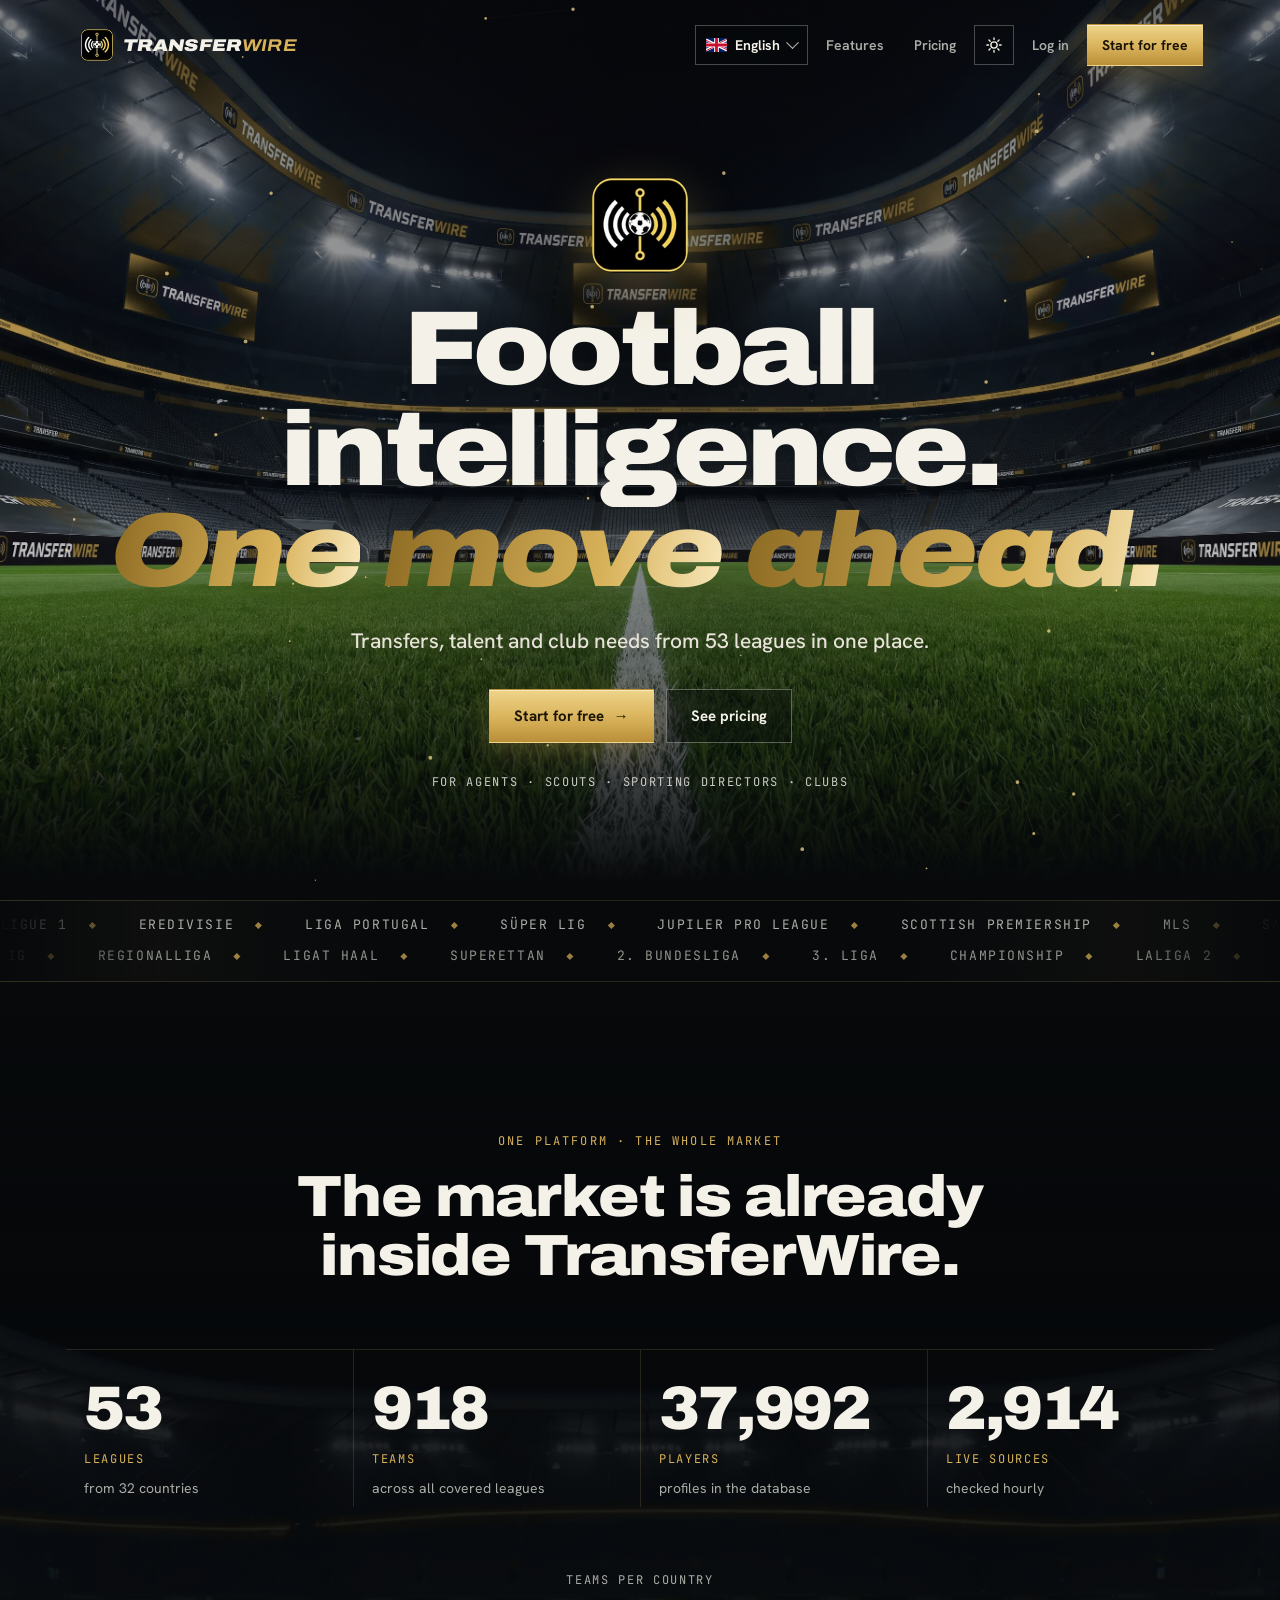
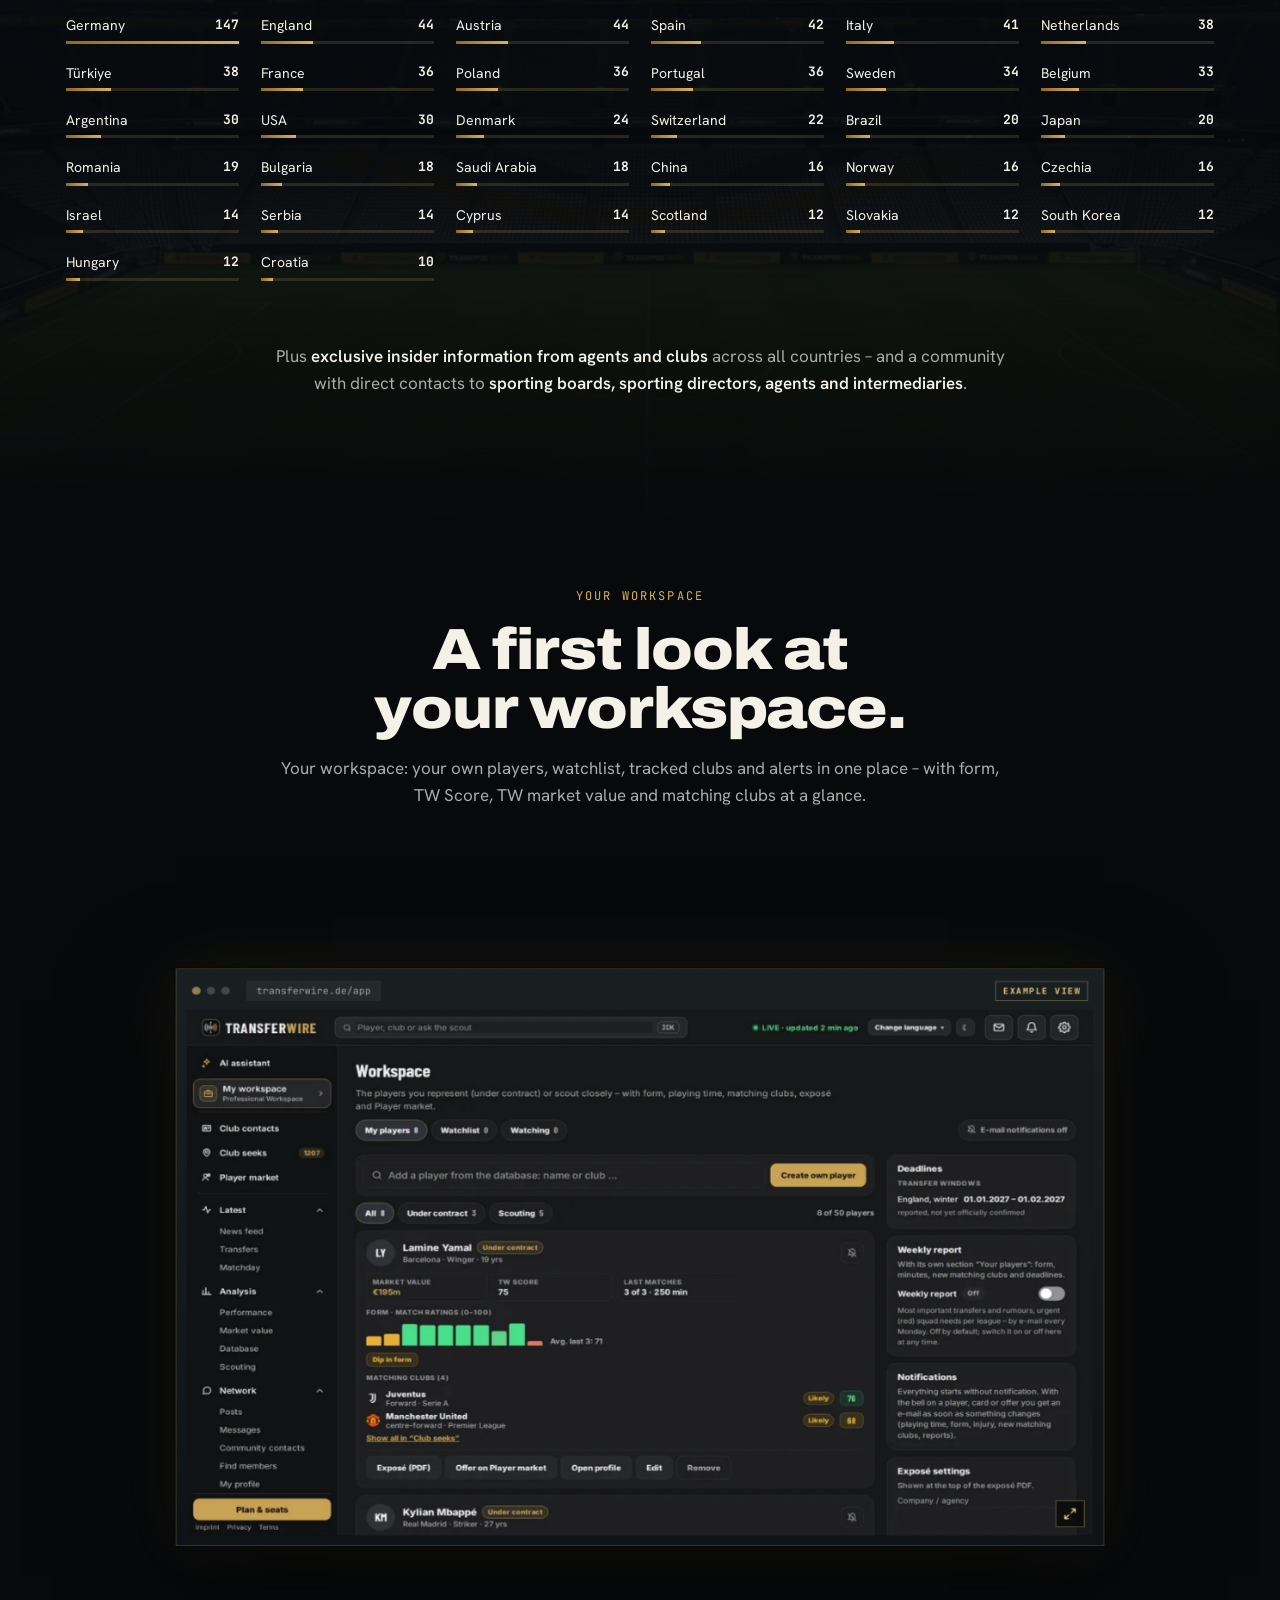
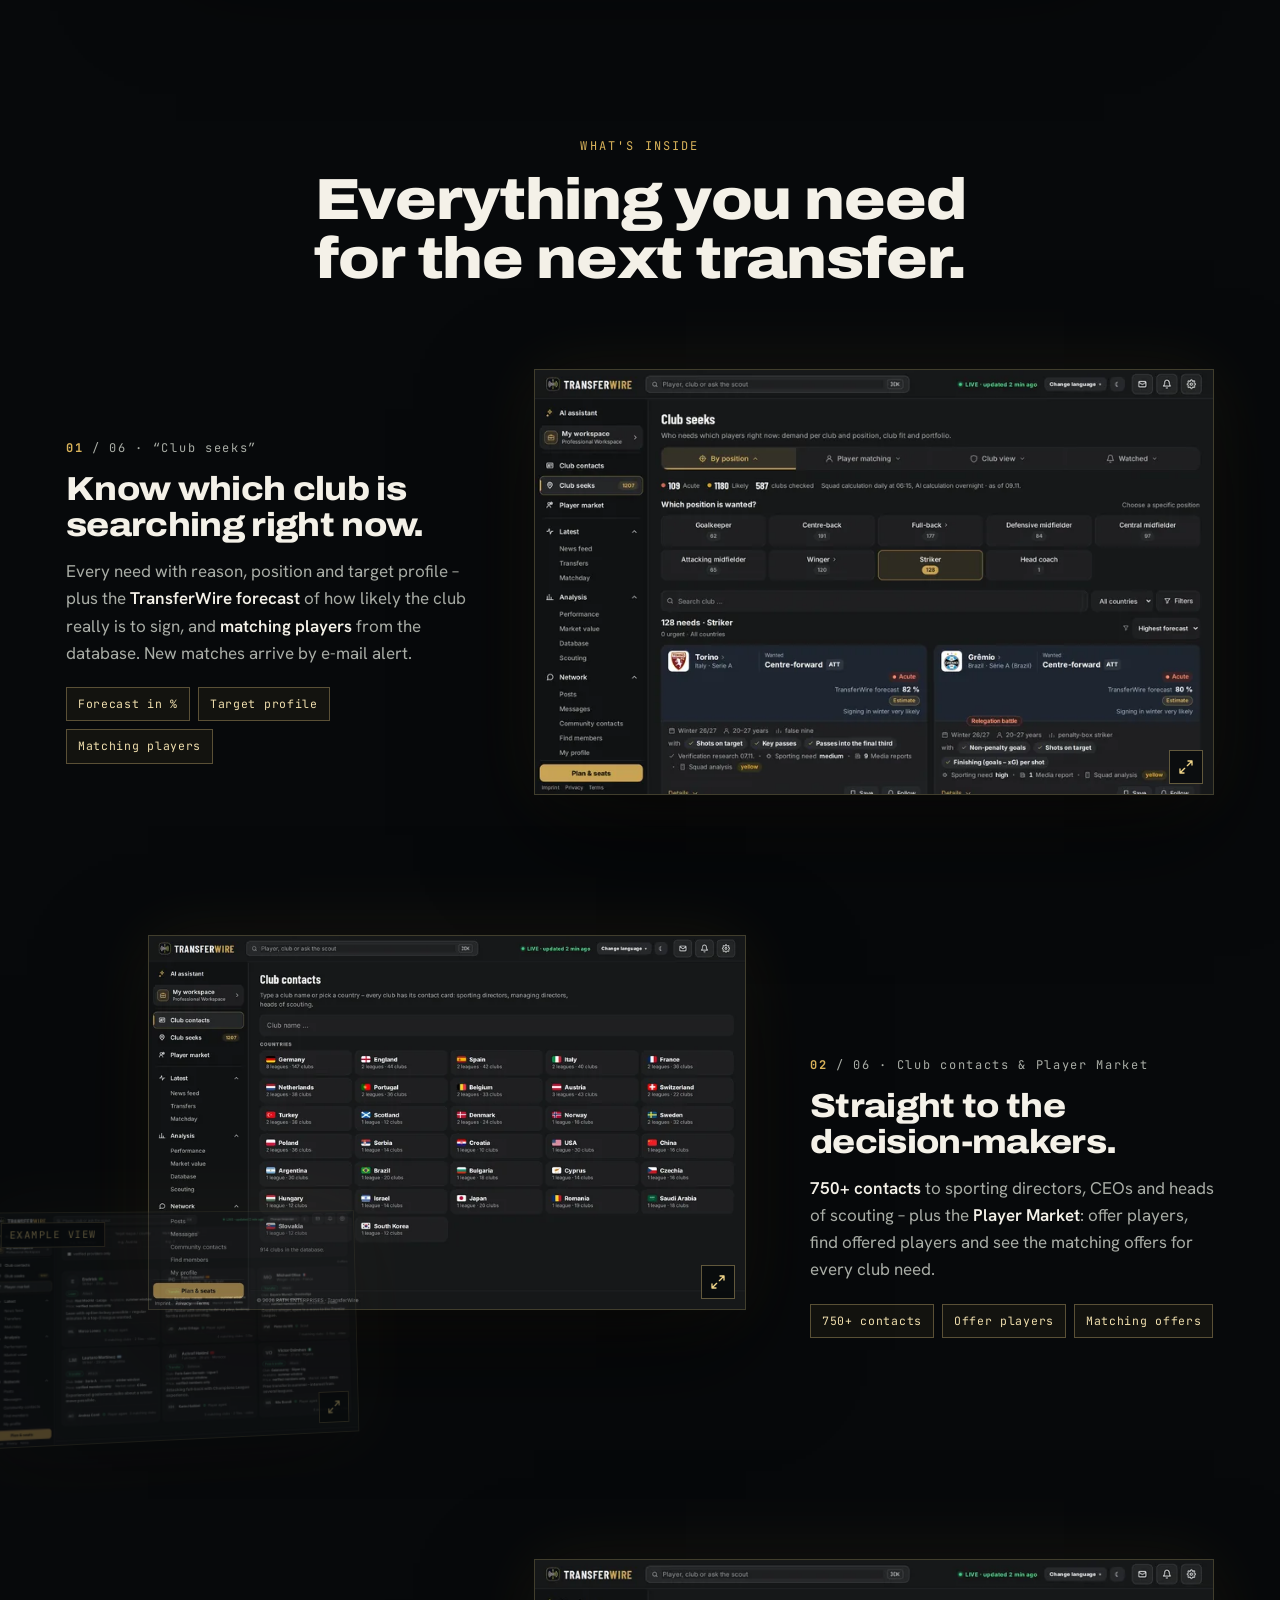
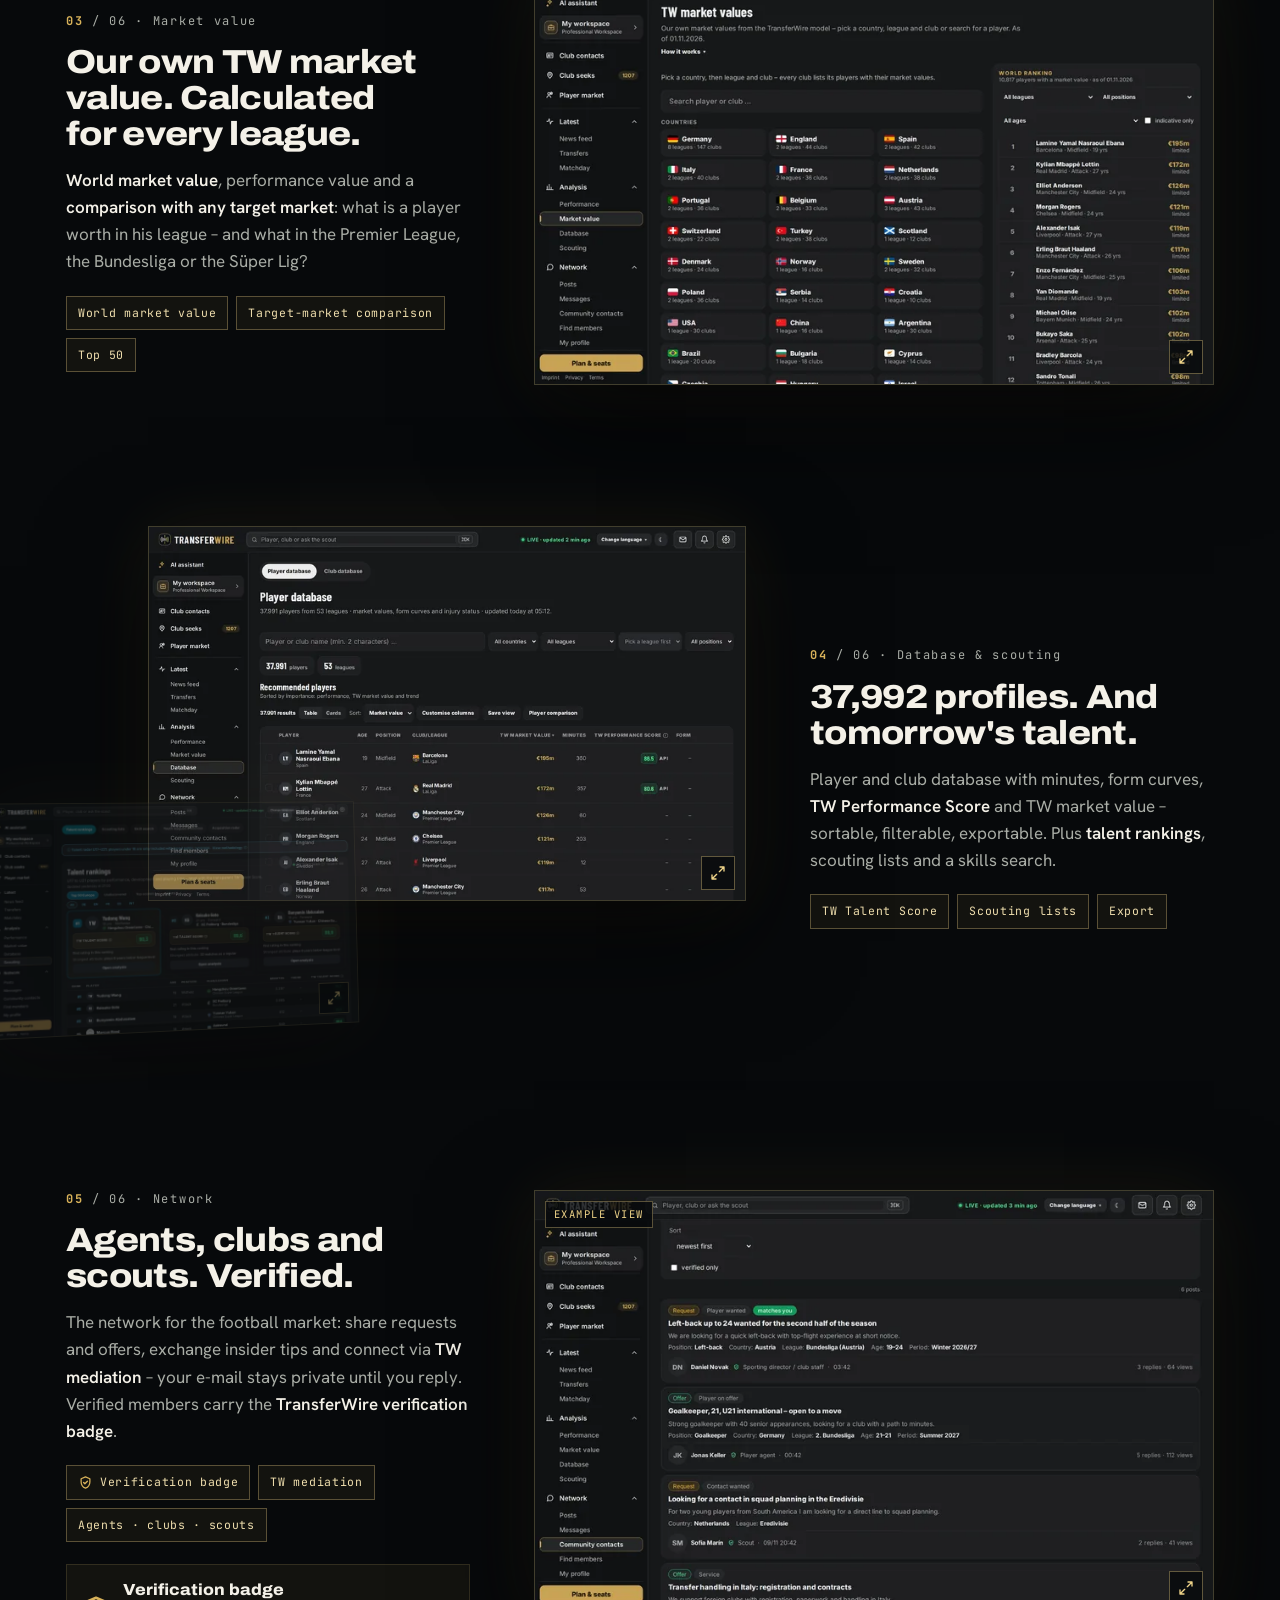
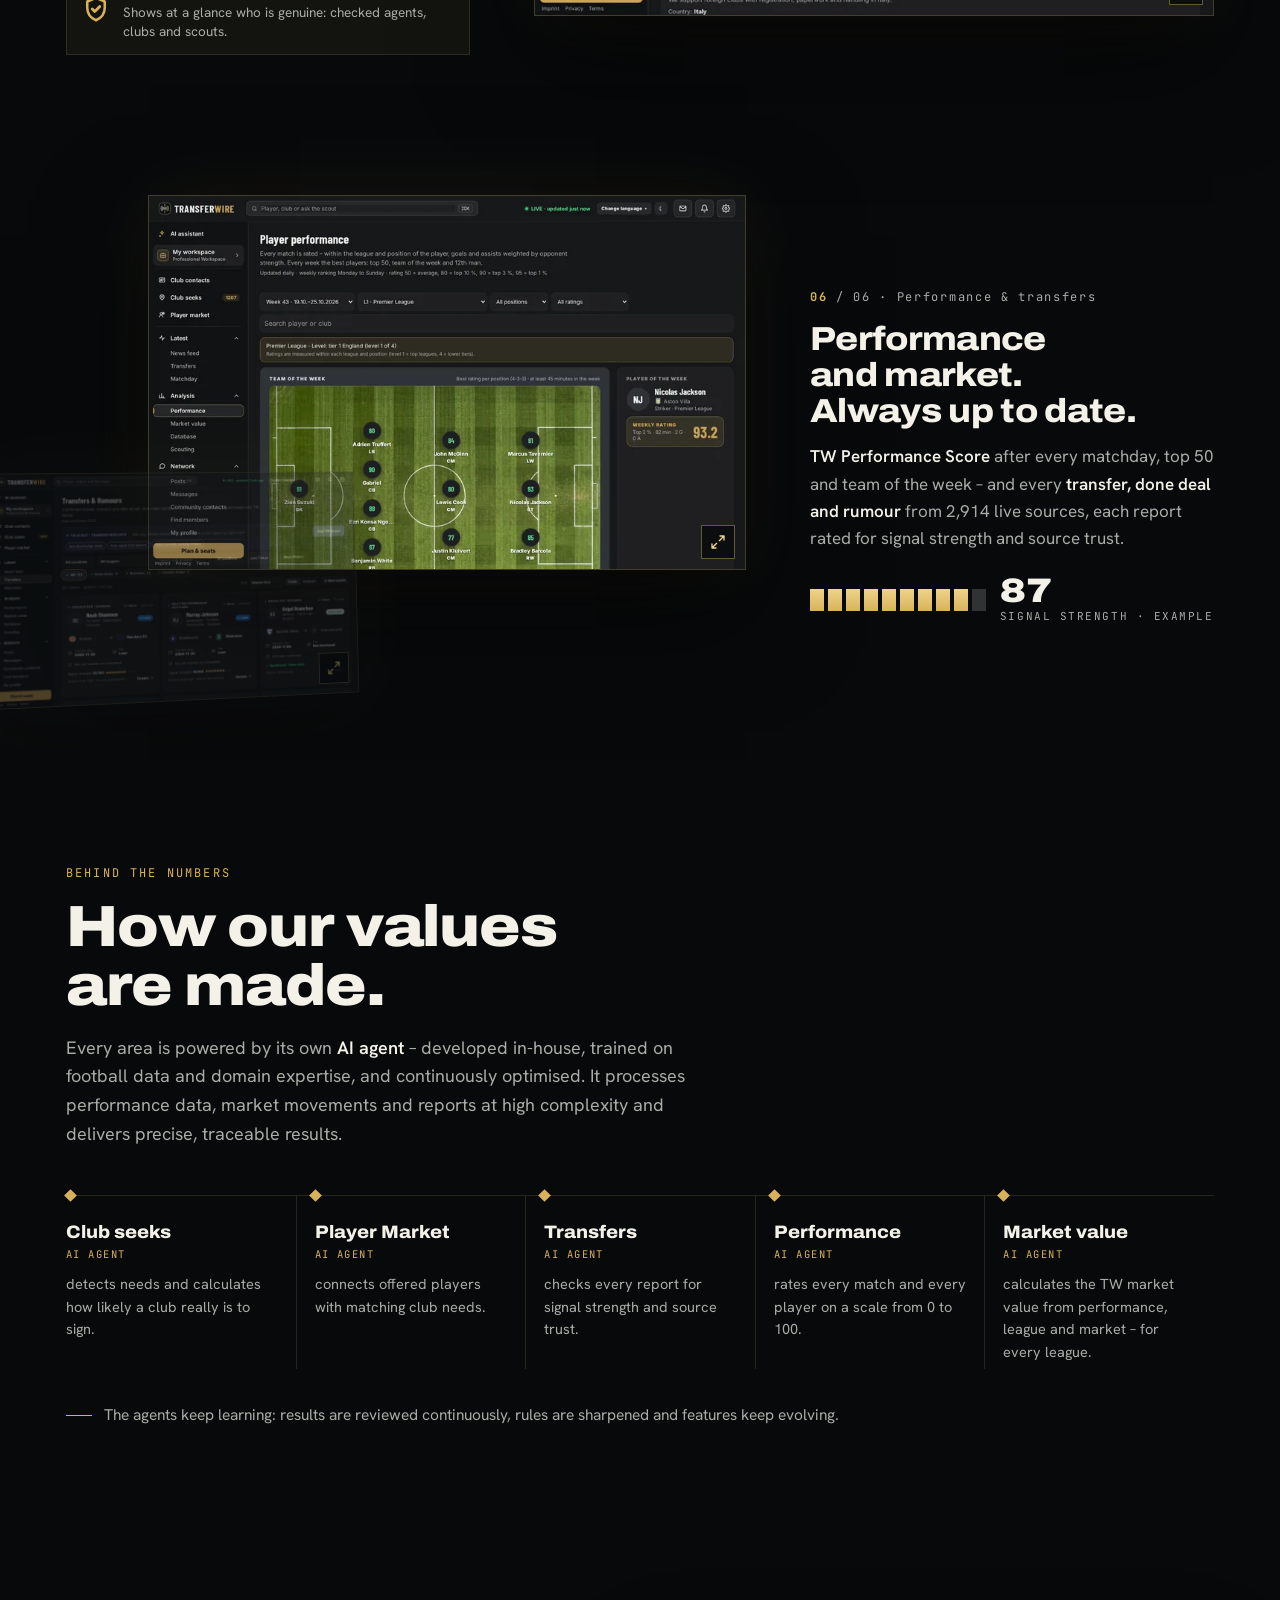
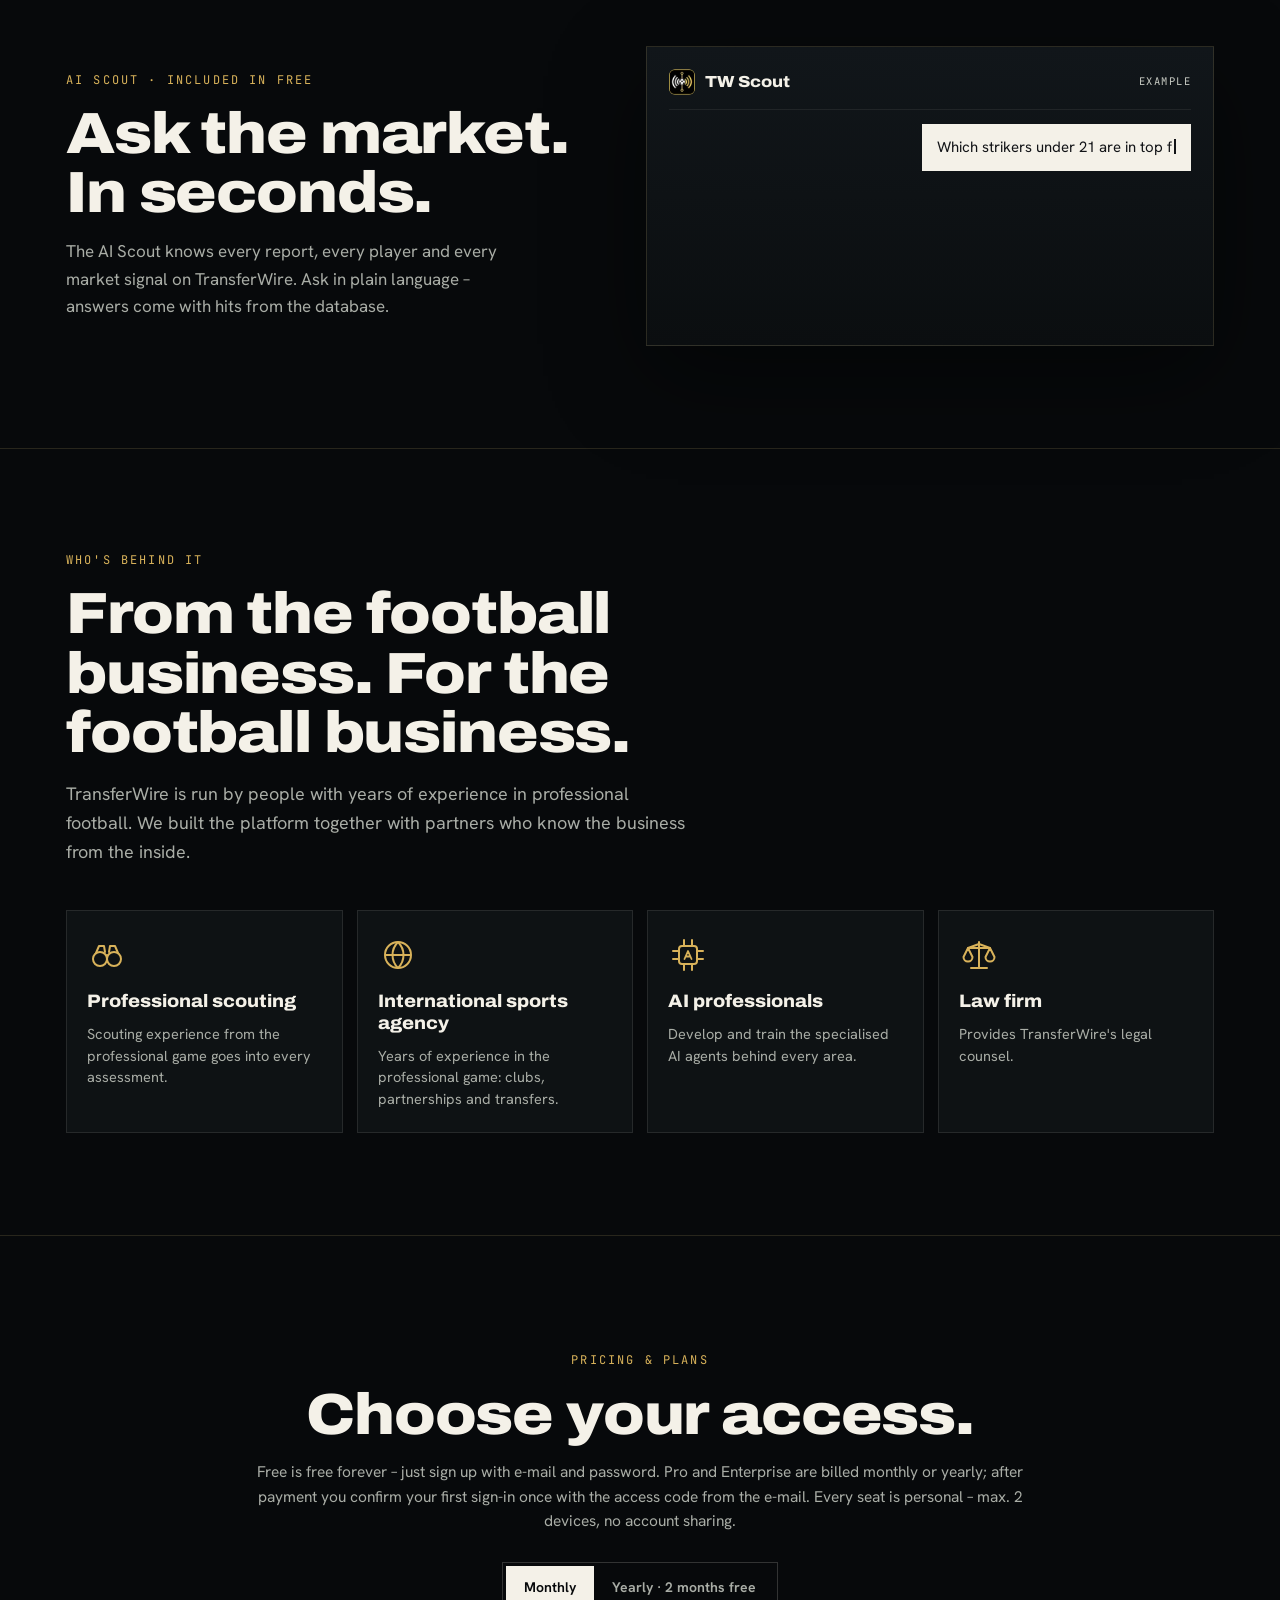
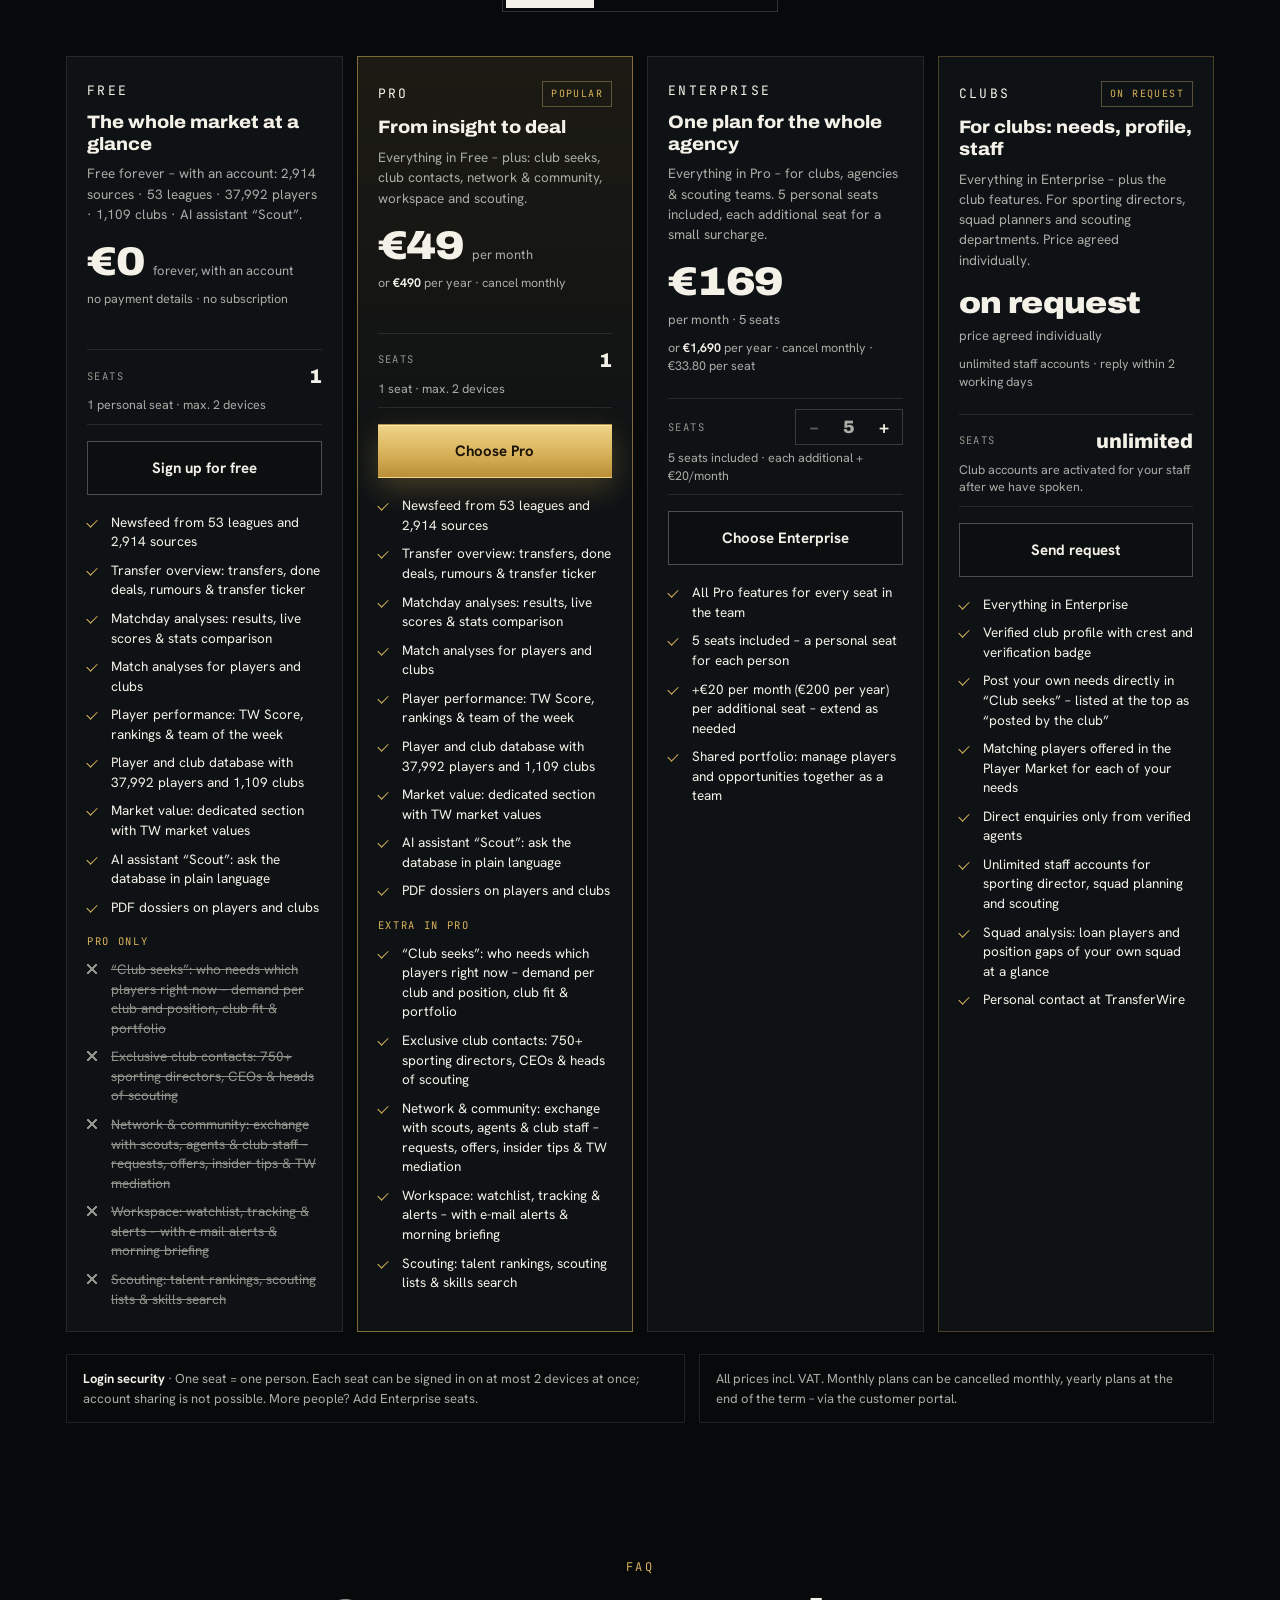
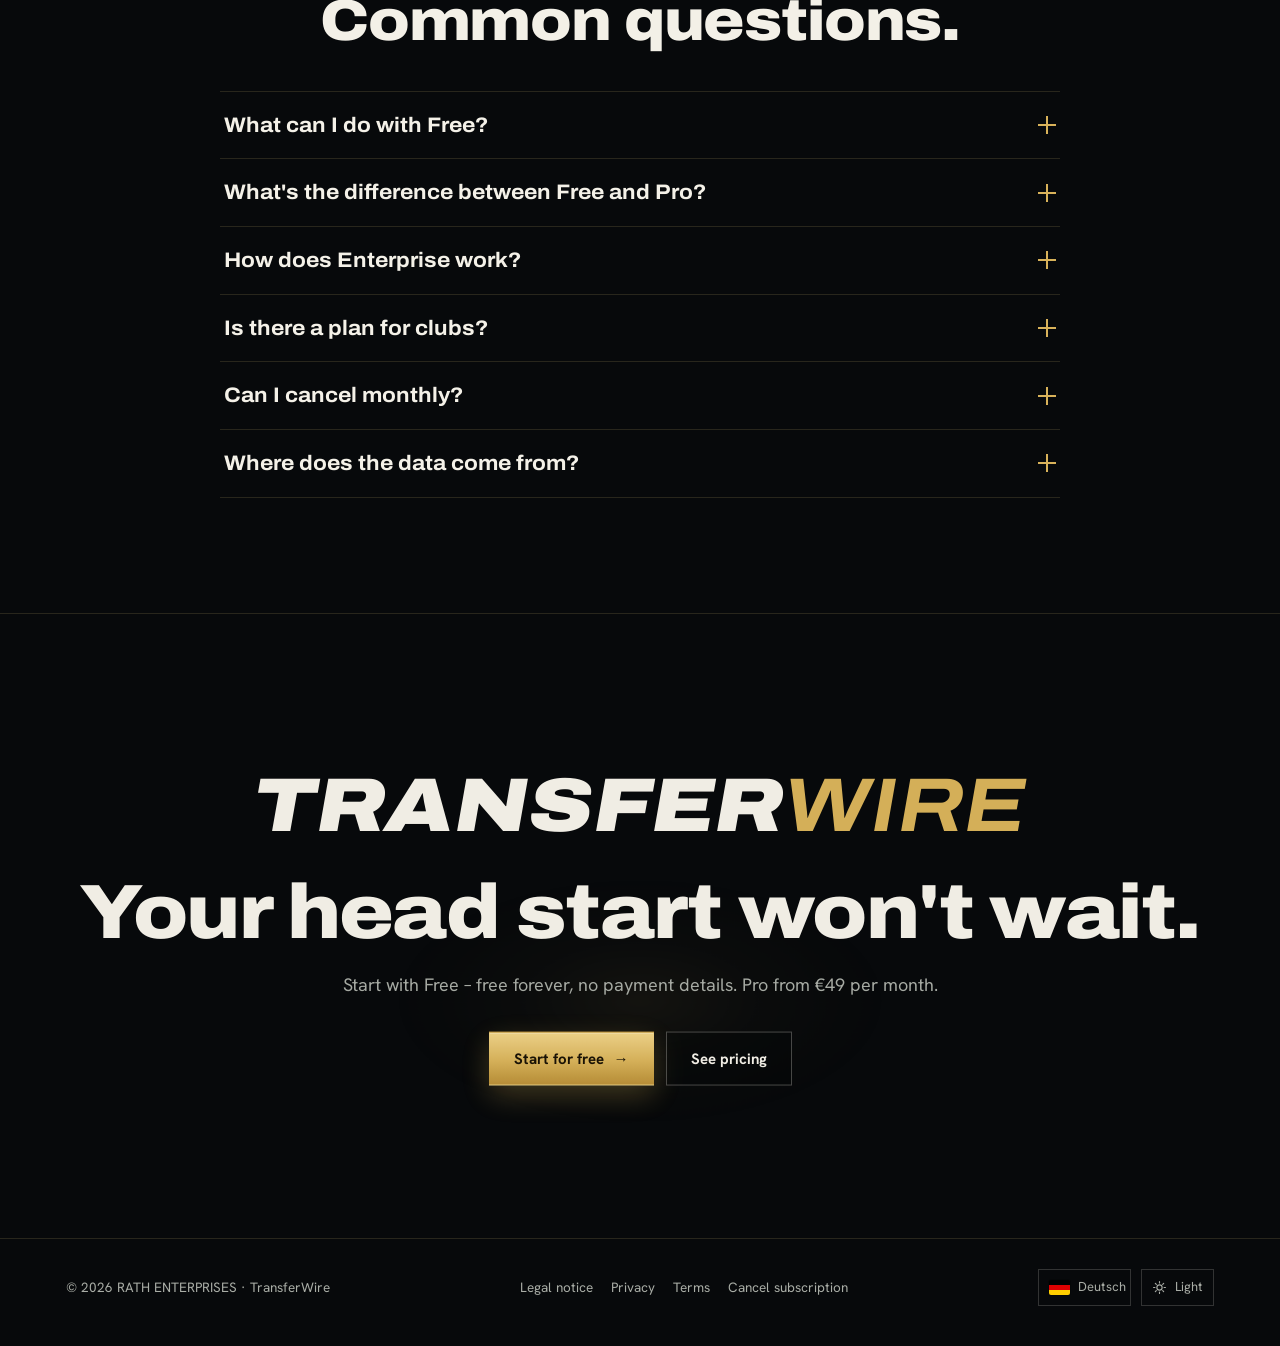
==== commit fa2c5ccd: "Startseite: Zahlen live (OP 558), ohne Akquise-Radar (OP 554)" ====
--- a/index.html
+++ b/index.html
@@ -468,7 +468,7 @@
 @media (min-width:900px) and (hover:hover){ .karte, .rahmen{will-change:transform} }
 @media not all and (min-width:900px) and (hover:hover){ .rahmen{will-change:auto} }
 </style>
-<script type="application/ld+json">{"@context":"https://schema.org","@graph":[{"@type":"Organization","@id":"https://transferwire.de/#org","name":"TransferWire","url":"https://transferwire.de/","logo":"https://transferwire.de/assets/s2/logo-512.503fe3673f.png"},{"@type":"WebSite","@id":"https://transferwire.de/#web","url":"https://transferwire.de/","name":"TransferWire","inLanguage":["en","de"],"publisher":{"@id":"https://transferwire.de/#org"}},{"@type":"WebPage","@id":"https://transferwire.de/#seite","url":"https://transferwire.de/","name":"TransferWire – Football transfers, club needs & scouting from 53 leagues","description":"Transfer news and rumours, club needs with matching players, our own market values, scouting and a player database from 53 leagues – updated hourly. Start for free.","inLanguage":"en","isPartOf":{"@id":"https://transferwire.de/#web"},"primaryImageOfPage":"https://transferwire.de/assets/s2/og-en.8e86813706.jpg"},{"@type":"SoftwareApplication","name":"TransferWire","applicationCategory":"BusinessApplication","applicationSubCategory":"Football transfer and scouting platform","operatingSystem":"Web","url":"https://transferwire.de/app.html","description":"Transfer news and rumours, club needs with matching players, our own market values, scouting and a player database from 53 leagues – updated hourly. Start for free.","inLanguage":["en","de"],"offers":[{"@type":"Offer","name":"Free","price":"0","priceCurrency":"EUR"},{"@type":"Offer","name":"Pro","price":"49","priceCurrency":"EUR"},{"@type":"Offer","name":"Enterprise","price":"169","priceCurrency":"EUR"}]},{"@type":"FAQPage","inLanguage":"en","mainEntity":[{"@type":"Question","name":"What can I do with Free?","acceptedAnswer":{"@type":"Answer","text":"Free is free forever: sign up with e-mail and password – no payment details. You get the newsfeed, transfers, matchday, player performance, the player and club database, the market value section, the AI assistant “Scout” and PDF dossiers."}},{"@type":"Question","name":"What's the difference between Free and Pro?","acceptedAnswer":{"@type":"Answer","text":"Free shows you the market – Pro gets you to the deal. With Pro (€49/month or €490/year) “Club seeks” shows you which club needs which player right now and how likely it is to sign. You reach more than 750 decision-makers directly through the club contacts, offer players in the Player Market and exchange with scouts, agents and clubs in the network. The workspace keeps you up to date with alerts and a morning briefing, plus scouting with talent rankings and the acquisition radar for players without an agent."}},{"@type":"Question","name":"How does Enterprise work?","acceptedAnswer":{"@type":"Answer","text":"Enterprise includes all Pro features for a whole team: 5 personal seats are included in the base price of €169/month (€1,690/year); each additional seat costs €20/month (€200/year). You choose the number of seats directly when booking. After payment you receive a personal team code with an invitation link for each additional seat by e-mail – your colleagues sign up for free, redeem the code and get all Pro features right away."}},{"@type":"Question","name":"Is there a plan for clubs?","acceptedAnswer":{"@type":"Answer","text":"Yes. The “Clubs” plan includes everything in Enterprise plus the club features: a verified club profile with verification badge, your own needs in “Club seeks”, matching offers from the Player Market and unlimited staff accounts. We agree the price individually – just send a request and we will get back to you within 2 working days."}},{"@type":"Question","name":"Can I cancel monthly?","acceptedAnswer":{"@type":"Answer","text":"Yes. Monthly plans can be cancelled any time to the next billing date, yearly plans at the end of the term – via the customer portal. Afterwards you keep using TransferWire with Free."}},{"@type":"Question","name":"Where does the data come from?","acceptedAnswer":{"@type":"Answer","text":"From 2,914 live sources, official club channels and sports data partners – combined with insider tips from our network. On top of that we work with private data providers: country by country they deliver match statistics, performance analyses and further match data from every one of our leagues. Every report carries a reliability grade."}}]}]}</script>
+<script type="application/ld+json">{"@context":"https://schema.org","@graph":[{"@type":"Organization","@id":"https://transferwire.de/#org","name":"TransferWire","url":"https://transferwire.de/","logo":"https://transferwire.de/assets/s2/logo-512.503fe3673f.png"},{"@type":"WebSite","@id":"https://transferwire.de/#web","url":"https://transferwire.de/","name":"TransferWire","inLanguage":["en","de"],"publisher":{"@id":"https://transferwire.de/#org"}},{"@type":"WebPage","@id":"https://transferwire.de/#seite","url":"https://transferwire.de/","name":"TransferWire – Football transfers, club needs & scouting from 53 leagues","description":"Transfer news and rumours, club needs with matching players, our own market values, scouting and a player database from 53 leagues – updated hourly. Start for free.","inLanguage":"en","isPartOf":{"@id":"https://transferwire.de/#web"},"primaryImageOfPage":"https://transferwire.de/assets/s2/og-en.8e86813706.jpg"},{"@type":"SoftwareApplication","name":"TransferWire","applicationCategory":"BusinessApplication","applicationSubCategory":"Football transfer and scouting platform","operatingSystem":"Web","url":"https://transferwire.de/app.html","description":"Transfer news and rumours, club needs with matching players, our own market values, scouting and a player database from 53 leagues – updated hourly. Start for free.","inLanguage":["en","de"],"offers":[{"@type":"Offer","name":"Free","price":"0","priceCurrency":"EUR"},{"@type":"Offer","name":"Pro","price":"49","priceCurrency":"EUR"},{"@type":"Offer","name":"Enterprise","price":"169","priceCurrency":"EUR"}]},{"@type":"FAQPage","inLanguage":"en","mainEntity":[{"@type":"Question","name":"What can I do with Free?","acceptedAnswer":{"@type":"Answer","text":"Free is free forever: sign up with e-mail and password – no payment details. You get the newsfeed, transfers, matchday, player performance, the player and club database, the market value section, the AI assistant “Scout” and PDF dossiers."}},{"@type":"Question","name":"What's the difference between Free and Pro?","acceptedAnswer":{"@type":"Answer","text":"Free shows you the market – Pro gets you to the deal. With Pro (€49/month or €490/year) “Club seeks” shows you which club needs which player right now and how likely it is to sign. You reach more than 750 decision-makers directly through the club contacts, offer players in the Player Market and exchange with scouts, agents and clubs in the network. The workspace keeps you up to date with alerts and a morning briefing, plus scouting with talent rankings."}},{"@type":"Question","name":"How does Enterprise work?","acceptedAnswer":{"@type":"Answer","text":"Enterprise includes all Pro features for a whole team: 5 personal seats are included in the base price of €169/month (€1,690/year); each additional seat costs €20/month (€200/year). You choose the number of seats directly when booking. After payment you receive a personal team code with an invitation link for each additional seat by e-mail – your colleagues sign up for free, redeem the code and get all Pro features right away."}},{"@type":"Question","name":"Is there a plan for clubs?","acceptedAnswer":{"@type":"Answer","text":"Yes. The “Clubs” plan includes everything in Enterprise plus the club features: a verified club profile with verification badge, your own needs in “Club seeks”, matching offers from the Player Market and unlimited staff accounts. We agree the price individually – just send a request and we will get back to you within 2 working days."}},{"@type":"Question","name":"Can I cancel monthly?","acceptedAnswer":{"@type":"Answer","text":"Yes. Monthly plans can be cancelled any time to the next billing date, yearly plans at the end of the term – via the customer portal. Afterwards you keep using TransferWire with Free."}},{"@type":"Question","name":"Where does the data come from?","acceptedAnswer":{"@type":"Answer","text":"From 2,914 live sources, official club channels and sports data partners – combined with insider tips from our network. On top of that we work with private data providers: country by country they deliver match statistics, performance analyses and further match data from every one of our leagues. Every report carries a reliability grade."}}]}]}</script>
 </head>
 <body>
 <a class="sprung" href="#inhalt">Skip to content</a>
@@ -635,8 +635,8 @@
       </div>
       <div class="tarife-huelle">
         <div class="tarife" id="tarife">
-          <article class="tarif auf" aria-labelledby="t-free"><div class="name" id="t-free">Free</div><p class="claim">The whole market at a glance</p><p class="sub">Free forever – with an account: <span data-z="quellen">2,914</span> sources · <span data-z="ligen">53</span> leagues · <span data-z="spieler">37,992</span> players · <span data-z="vereine">1,109</span> clubs · AI assistant “Scout”.</p><div class="preis"><strong>€0</strong><span>forever, with an account</span></div><p class="meta">no payment details · no subscription</p><div class="nutzer"><span class="lab">Seats</span><span class="wert">1</span><span class="erkl">1 personal seat · max. 2 devices</span></div><a class="knopf knopf-linie" href="/app.html#test" data-app>Sign up for free</a><ul><li><span>Newsfeed from <span data-z="ligen">53</span> leagues and <span data-z="quellen">2,914</span> sources</span></li><li><span>Transfer overview: transfers, done deals, rumours &amp; transfer ticker</span></li><li><span>Matchday analyses: results, live scores &amp; stats comparison</span></li><li><span>Match analyses for players and clubs</span></li><li><span>Player performance: TW Score, rankings &amp; team of the week</span></li><li><span>Player and club database with <span data-z="spieler">37,992</span> players and <span data-z="vereine">1,109</span> clubs</span></li><li><span>Market value: dedicated section with TW market values</span></li><li><span>AI assistant “Scout”: ask the database in plain language</span></li><li><span>PDF dossiers on players and clubs</span></li></ul><div class="trenner">Pro only</div><ul><li class="nein"><span>“Club seeks”: who needs which players right now – demand per club and position, club fit &amp; portfolio</span></li><li class="nein"><span>Exclusive club contacts: 750+ sporting directors, CEOs &amp; heads of scouting</span></li><li class="nein"><span>Network &amp; community: exchange with scouts, agents &amp; club staff – requests, offers, insider tips &amp; TW mediation</span></li><li class="nein"><span>Workspace: watchlist, tracking &amp; alerts – with e-mail alerts &amp; morning briefing</span></li><li class="nein"><span>Scouting: talent rankings, scouting lists &amp; skills search</span></li><li class="nein"><span>Acquisition radar: find players without an agent</span></li></ul></article>
-          <article class="tarif pro auf" aria-labelledby="t-pro"><div class="name" id="t-pro">Pro <span class="abzeichen">Popular</span></div><p class="claim">From insight to deal</p><p class="sub">Everything in Free – plus: club seeks, club contacts, network & community, workspace, scouting and acquisition radar.</p><div class="preis"><strong id="p-pro-betrag" data-wert="49">€49</strong><span id="p-pro-einheit">per month</span></div><p class="meta" id="p-pro-meta"></p><div class="nutzer"><span class="lab">Seats</span><span class="wert">1</span><span class="erkl">1 seat · max. 2 devices</span></div><button type="button" class="knopf knopf-gold magnet" data-abo="pro">Choose Pro</button><ul><li><span>Newsfeed from <span data-z="ligen">53</span> leagues and <span data-z="quellen">2,914</span> sources</span></li><li><span>Transfer overview: transfers, done deals, rumours &amp; transfer ticker</span></li><li><span>Matchday analyses: results, live scores &amp; stats comparison</span></li><li><span>Match analyses for players and clubs</span></li><li><span>Player performance: TW Score, rankings &amp; team of the week</span></li><li><span>Player and club database with <span data-z="spieler">37,992</span> players and <span data-z="vereine">1,109</span> clubs</span></li><li><span>Market value: dedicated section with TW market values</span></li><li><span>AI assistant “Scout”: ask the database in plain language</span></li><li><span>PDF dossiers on players and clubs</span></li></ul><div class="trenner">Extra in Pro</div><ul><li><span>“Club seeks”: who needs which players right now – demand per club and position, club fit &amp; portfolio</span></li><li><span>Exclusive club contacts: 750+ sporting directors, CEOs &amp; heads of scouting</span></li><li><span>Network &amp; community: exchange with scouts, agents &amp; club staff – requests, offers, insider tips &amp; TW mediation</span></li><li><span>Workspace: watchlist, tracking &amp; alerts – with e-mail alerts &amp; morning briefing</span></li><li><span>Scouting: talent rankings, scouting lists &amp; skills search</span></li><li><span>Acquisition radar: find players without an agent</span></li></ul></article>
+          <article class="tarif auf" aria-labelledby="t-free"><div class="name" id="t-free">Free</div><p class="claim">The whole market at a glance</p><p class="sub">Free forever – with an account: <span data-z="quellen">2,914</span> sources · <span data-z="ligen">53</span> leagues · <span data-z="spieler">37,992</span> players · <span data-z="vereine">1,109</span> clubs · AI assistant “Scout”.</p><div class="preis"><strong>€0</strong><span>forever, with an account</span></div><p class="meta">no payment details · no subscription</p><div class="nutzer"><span class="lab">Seats</span><span class="wert">1</span><span class="erkl">1 personal seat · max. 2 devices</span></div><a class="knopf knopf-linie" href="/app.html#test" data-app>Sign up for free</a><ul><li><span>Newsfeed from <span data-z="ligen">53</span> leagues and <span data-z="quellen">2,914</span> sources</span></li><li><span>Transfer overview: transfers, done deals, rumours &amp; transfer ticker</span></li><li><span>Matchday analyses: results, live scores &amp; stats comparison</span></li><li><span>Match analyses for players and clubs</span></li><li><span>Player performance: TW Score, rankings &amp; team of the week</span></li><li><span>Player and club database with <span data-z="spieler">37,992</span> players and <span data-z="vereine">1,109</span> clubs</span></li><li><span>Market value: dedicated section with TW market values</span></li><li><span>AI assistant “Scout”: ask the database in plain language</span></li><li><span>PDF dossiers on players and clubs</span></li></ul><div class="trenner">Pro only</div><ul><li class="nein"><span>“Club seeks”: who needs which players right now – demand per club and position, club fit &amp; portfolio</span></li><li class="nein"><span>Exclusive club contacts: 750+ sporting directors, CEOs &amp; heads of scouting</span></li><li class="nein"><span>Network &amp; community: exchange with scouts, agents &amp; club staff – requests, offers, insider tips &amp; TW mediation</span></li><li class="nein"><span>Workspace: watchlist, tracking &amp; alerts – with e-mail alerts &amp; morning briefing</span></li><li class="nein"><span>Scouting: talent rankings, scouting lists &amp; skills search</span></li></ul></article>
+          <article class="tarif pro auf" aria-labelledby="t-pro"><div class="name" id="t-pro">Pro <span class="abzeichen">Popular</span></div><p class="claim">From insight to deal</p><p class="sub">Everything in Free – plus: club seeks, club contacts, network & community, workspace and scouting.</p><div class="preis"><strong id="p-pro-betrag" data-wert="49">€49</strong><span id="p-pro-einheit">per month</span></div><p class="meta" id="p-pro-meta"></p><div class="nutzer"><span class="lab">Seats</span><span class="wert">1</span><span class="erkl">1 seat · max. 2 devices</span></div><button type="button" class="knopf knopf-gold magnet" data-abo="pro">Choose Pro</button><ul><li><span>Newsfeed from <span data-z="ligen">53</span> leagues and <span data-z="quellen">2,914</span> sources</span></li><li><span>Transfer overview: transfers, done deals, rumours &amp; transfer ticker</span></li><li><span>Matchday analyses: results, live scores &amp; stats comparison</span></li><li><span>Match analyses for players and clubs</span></li><li><span>Player performance: TW Score, rankings &amp; team of the week</span></li><li><span>Player and club database with <span data-z="spieler">37,992</span> players and <span data-z="vereine">1,109</span> clubs</span></li><li><span>Market value: dedicated section with TW market values</span></li><li><span>AI assistant “Scout”: ask the database in plain language</span></li><li><span>PDF dossiers on players and clubs</span></li></ul><div class="trenner">Extra in Pro</div><ul><li><span>“Club seeks”: who needs which players right now – demand per club and position, club fit &amp; portfolio</span></li><li><span>Exclusive club contacts: 750+ sporting directors, CEOs &amp; heads of scouting</span></li><li><span>Network &amp; community: exchange with scouts, agents &amp; club staff – requests, offers, insider tips &amp; TW mediation</span></li><li><span>Workspace: watchlist, tracking &amp; alerts – with e-mail alerts &amp; morning briefing</span></li><li><span>Scouting: talent rankings, scouting lists &amp; skills search</span></li></ul></article>
           <article class="tarif auf" aria-labelledby="t-ent"><div class="name" id="t-ent">Enterprise</div><p class="claim">One plan for the whole agency</p><p class="sub">Everything in Pro – for clubs, agencies & scouting teams. 5 personal seats included, each additional seat for a small surcharge.</p><div class="preis"><strong id="p-enterprise-betrag" data-wert="169">€169</strong><span id="p-enterprise-einheit">per month · 5 seats</span></div><p class="meta" id="p-enterprise-meta"></p><div class="nutzer"><span class="lab">Seats</span><span class="stepper"><button type="button" id="nz-minus" aria-label="One seat less">−</button><output id="nz-anzahl" aria-live="polite">5</output><button type="button" id="nz-plus" aria-label="One seat more">+</button></span><span class="erkl" id="nz-hinweis"></span></div><button type="button" class="knopf knopf-linie" data-abo="enterprise">Choose Enterprise</button><ul><li><span>All Pro features for every seat in the team</span></li><li><span>5 seats included – a personal seat for each person</span></li><li><span>+€20 per month (€200 per year) per additional seat – extend as needed</span></li><li><span>Shared portfolio: manage players and opportunities together as a team</span></li></ul></article>
           <article class="tarif verein auf" aria-labelledby="t-ver"><div class="name" id="t-ver">Clubs <span class="abzeichen">on request</span></div><p class="claim">For clubs: needs, profile, staff</p><p class="sub">Everything in Enterprise – plus the club features. For sporting directors, squad planners and scouting departments. Price agreed individually.</p><div class="preis"><strong class="anfrage">on request</strong><span>price agreed individually</span></div><p class="meta">unlimited staff accounts · reply within 2 working days</p><div class="nutzer"><span class="lab">Seats</span><span class="wert">unlimited</span><span class="erkl">Club accounts are activated for your staff after we have spoken.</span></div><button type="button" class="knopf knopf-linie" data-verein-anfrage>Send request</button><ul><li><span>Everything in Enterprise</span></li><li><span>Verified club profile with crest and verification badge</span></li><li><span>Post your own needs directly in “Club seeks” – listed at the top as “posted by the club”</span></li><li><span>Matching players offered in the Player Market for each of your needs</span></li><li><span>Direct enquiries only from verified agents</span></li><li><span>Unlimited staff accounts for sporting director, squad planning and scouting</span></li><li><span>Squad analysis: loan players and position gaps of your own squad at a glance</span></li><li><span>Personal contact at TransferWire</span></li></ul></article>
         </div>
@@ -653,7 +653,7 @@
     <div class="innen">
       <div class="kicker auf">FAQ</div>
       <h2 class="auf" id="faqTitel">Common questions.</h2>
-      <div class="faq-liste"><div class="frage-zeile"><h3><button type="button" id="faq1" aria-expanded="false" aria-controls="faq1a">What can I do with Free?<span class="plus" aria-hidden="true"></span></button></h3><div class="antwort-box" id="faq1a" role="region" aria-labelledby="faq1"><p>Free is free forever: sign up with e-mail and password – no payment details. You get the newsfeed, transfers, matchday, player performance, the player and club database, the market value section, the AI assistant “Scout” and PDF dossiers.</p></div></div><div class="frage-zeile"><h3><button type="button" id="faq2" aria-expanded="false" aria-controls="faq2a">What&#x27;s the difference between Free and Pro?<span class="plus" aria-hidden="true"></span></button></h3><div class="antwort-box" id="faq2a" role="region" aria-labelledby="faq2"><p>Free shows you the market – Pro gets you to the deal. With Pro (€49/month or €490/year) “Club seeks” shows you which club needs which player right now and how likely it is to sign. You reach more than 750 decision-makers directly through the club contacts, offer players in the Player Market and exchange with scouts, agents and clubs in the network. The workspace keeps you up to date with alerts and a morning briefing, plus scouting with talent rankings and the acquisition radar for players without an agent.</p></div></div><div class="frage-zeile"><h3><button type="button" id="faq3" aria-expanded="false" aria-controls="faq3a">How does Enterprise work?<span class="plus" aria-hidden="true"></span></button></h3><div class="antwort-box" id="faq3a" role="region" aria-labelledby="faq3"><p>Enterprise includes all Pro features for a whole team: 5 personal seats are included in the base price of €169/month (€1,690/year); each additional seat costs €20/month (€200/year). You choose the number of seats directly when booking. After payment you receive a personal team code with an invitation link for each additional seat by e-mail – your colleagues sign up for free, redeem the code and get all Pro features right away.</p></div></div><div class="frage-zeile"><h3><button type="button" id="faq4" aria-expanded="false" aria-controls="faq4a">Is there a plan for clubs?<span class="plus" aria-hidden="true"></span></button></h3><div class="antwort-box" id="faq4a" role="region" aria-labelledby="faq4"><p>Yes. The “Clubs” plan includes everything in Enterprise plus the club features: a verified club profile with verification badge, your own needs in “Club seeks”, matching offers from the Player Market and unlimited staff accounts. We agree the price individually – just send a request and we will get back to you within 2 working days.</p></div></div><div class="frage-zeile"><h3><button type="button" id="faq5" aria-expanded="false" aria-controls="faq5a">Can I cancel monthly?<span class="plus" aria-hidden="true"></span></button></h3><div class="antwort-box" id="faq5a" role="region" aria-labelledby="faq5"><p>Yes. Monthly plans can be cancelled any time to the next billing date, yearly plans at the end of the term – via the customer portal. Afterwards you keep using TransferWire with Free.</p></div></div><div class="frage-zeile"><h3><button type="button" id="faq6" aria-expanded="false" aria-controls="faq6a">Where does the data come from?<span class="plus" aria-hidden="true"></span></button></h3><div class="antwort-box" id="faq6a" role="region" aria-labelledby="faq6"><p>From <span data-z="quellen">2,914</span> live sources, official club channels and sports data partners – combined with insider tips from our network. On top of that we work with private data providers: country by country they deliver match statistics, performance analyses and further match data from every one of our leagues. Every report carries a reliability grade.</p></div></div></div>
+      <div class="faq-liste"><div class="frage-zeile"><h3><button type="button" id="faq1" aria-expanded="false" aria-controls="faq1a">What can I do with Free?<span class="plus" aria-hidden="true"></span></button></h3><div class="antwort-box" id="faq1a" role="region" aria-labelledby="faq1"><p>Free is free forever: sign up with e-mail and password – no payment details. You get the newsfeed, transfers, matchday, player performance, the player and club database, the market value section, the AI assistant “Scout” and PDF dossiers.</p></div></div><div class="frage-zeile"><h3><button type="button" id="faq2" aria-expanded="false" aria-controls="faq2a">What&#x27;s the difference between Free and Pro?<span class="plus" aria-hidden="true"></span></button></h3><div class="antwort-box" id="faq2a" role="region" aria-labelledby="faq2"><p>Free shows you the market – Pro gets you to the deal. With Pro (€49/month or €490/year) “Club seeks” shows you which club needs which player right now and how likely it is to sign. You reach more than 750 decision-makers directly through the club contacts, offer players in the Player Market and exchange with scouts, agents and clubs in the network. The workspace keeps you up to date with alerts and a morning briefing, plus scouting with talent rankings.</p></div></div><div class="frage-zeile"><h3><button type="button" id="faq3" aria-expanded="false" aria-controls="faq3a">How does Enterprise work?<span class="plus" aria-hidden="true"></span></button></h3><div class="antwort-box" id="faq3a" role="region" aria-labelledby="faq3"><p>Enterprise includes all Pro features for a whole team: 5 personal seats are included in the base price of €169/month (€1,690/year); each additional seat costs €20/month (€200/year). You choose the number of seats directly when booking. After payment you receive a personal team code with an invitation link for each additional seat by e-mail – your colleagues sign up for free, redeem the code and get all Pro features right away.</p></div></div><div class="frage-zeile"><h3><button type="button" id="faq4" aria-expanded="false" aria-controls="faq4a">Is there a plan for clubs?<span class="plus" aria-hidden="true"></span></button></h3><div class="antwort-box" id="faq4a" role="region" aria-labelledby="faq4"><p>Yes. The “Clubs” plan includes everything in Enterprise plus the club features: a verified club profile with verification badge, your own needs in “Club seeks”, matching offers from the Player Market and unlimited staff accounts. We agree the price individually – just send a request and we will get back to you within 2 working days.</p></div></div><div class="frage-zeile"><h3><button type="button" id="faq5" aria-expanded="false" aria-controls="faq5a">Can I cancel monthly?<span class="plus" aria-hidden="true"></span></button></h3><div class="antwort-box" id="faq5a" role="region" aria-labelledby="faq5"><p>Yes. Monthly plans can be cancelled any time to the next billing date, yearly plans at the end of the term – via the customer portal. Afterwards you keep using TransferWire with Free.</p></div></div><div class="frage-zeile"><h3><button type="button" id="faq6" aria-expanded="false" aria-controls="faq6a">Where does the data come from?<span class="plus" aria-hidden="true"></span></button></h3><div class="antwort-box" id="faq6a" role="region" aria-labelledby="faq6"><p>From <span data-z="quellen">2,914</span> live sources, official club channels and sports data partners – combined with insider tips from our network. On top of that we work with private data providers: country by country they deliver match statistics, performance analyses and further match data from every one of our leagues. Every report carries a reliability grade.</p></div></div></div>
     </div>
   </section>
 
@@ -710,7 +710,7 @@
 (function () {
   "use strict";
   var LANG = "en";
-  var ZAHLEN_LIVE = false;  // true, sobald /api/tw-startzahlen öffentlich erreichbar ist (Caddy-Freigabe); sonst bleiben die beim Bau eingesetzten Zahlen
+  var ZAHLEN_LIVE = true;   // true, sobald /api/tw-startzahlen öffentlich erreichbar ist (Caddy-Freigabe); sonst bleiben die beim Bau eingesetzten Zahlen
   var DE = LANG === "de";
   var fmt = new Intl.NumberFormat(DE ? "de-DE" : "en-GB");
   var ruhe = window.matchMedia && window.matchMedia("(prefers-reduced-motion: reduce)").matches;
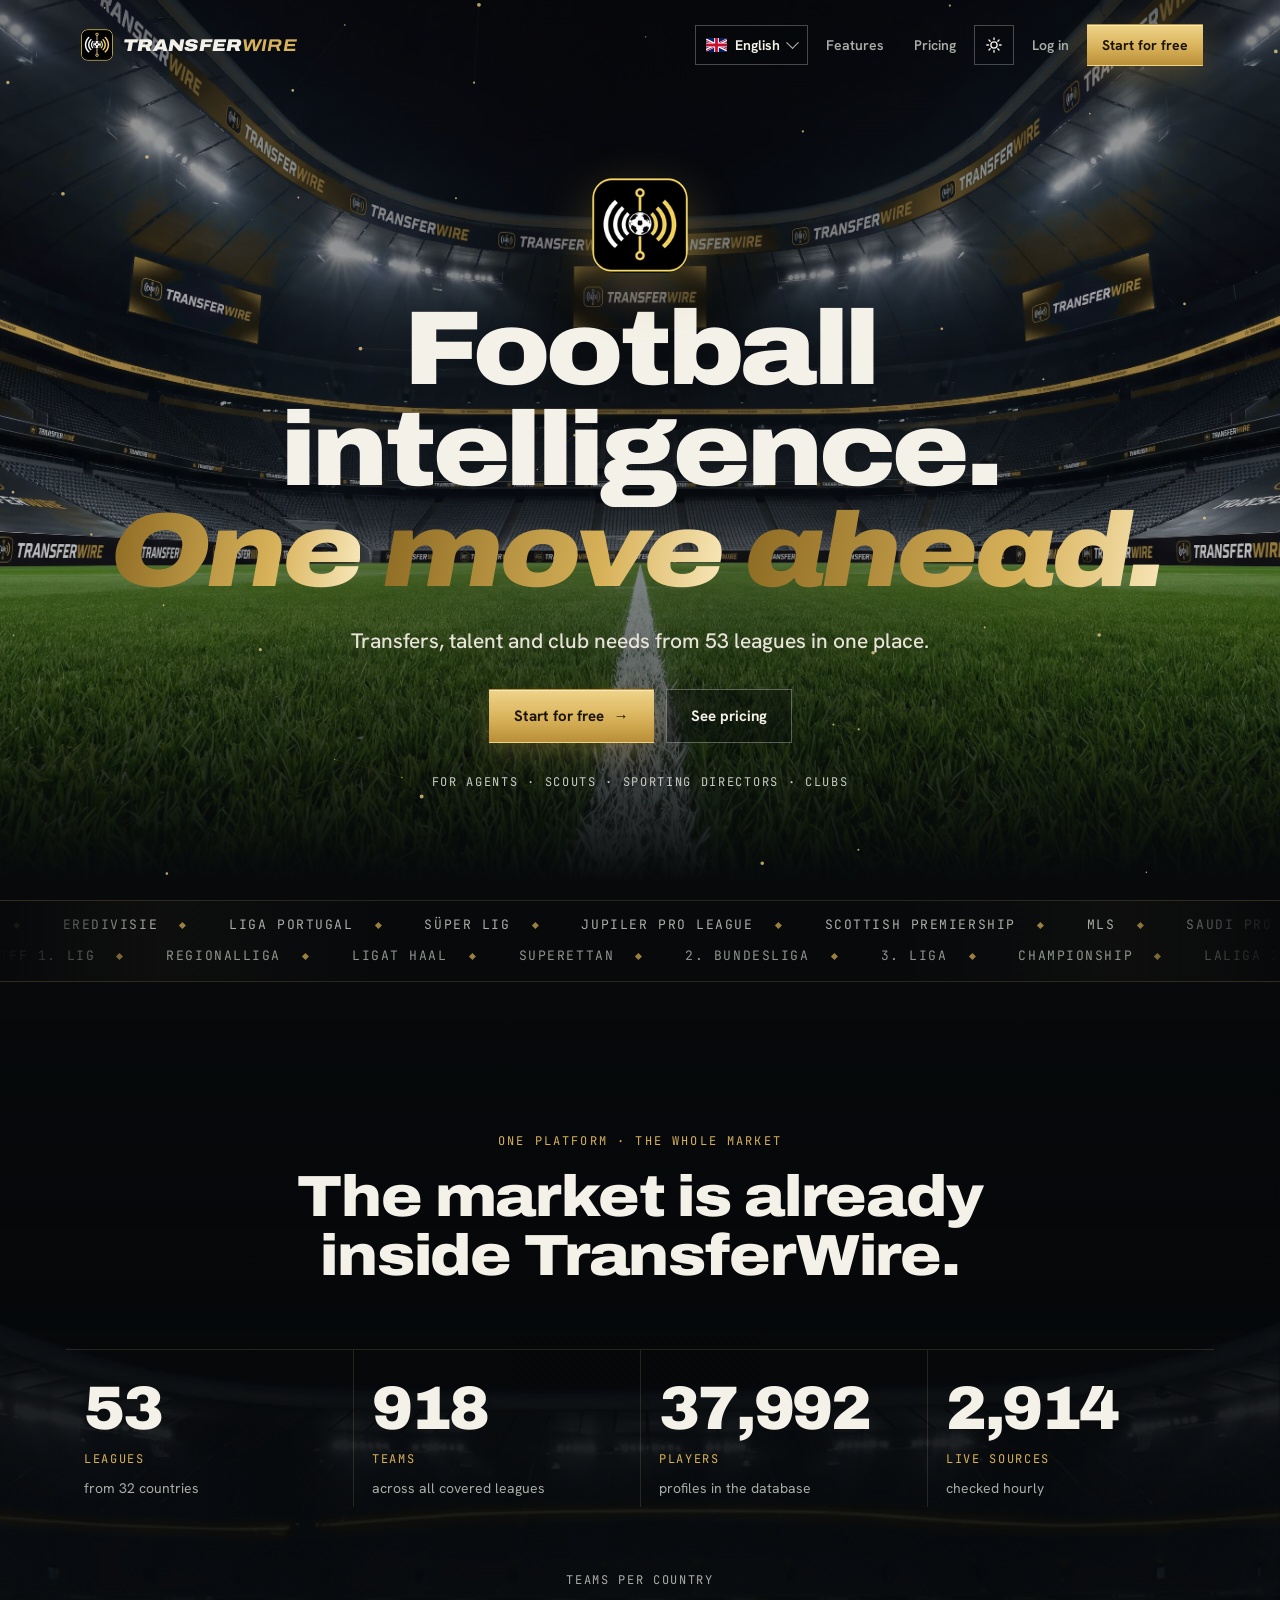
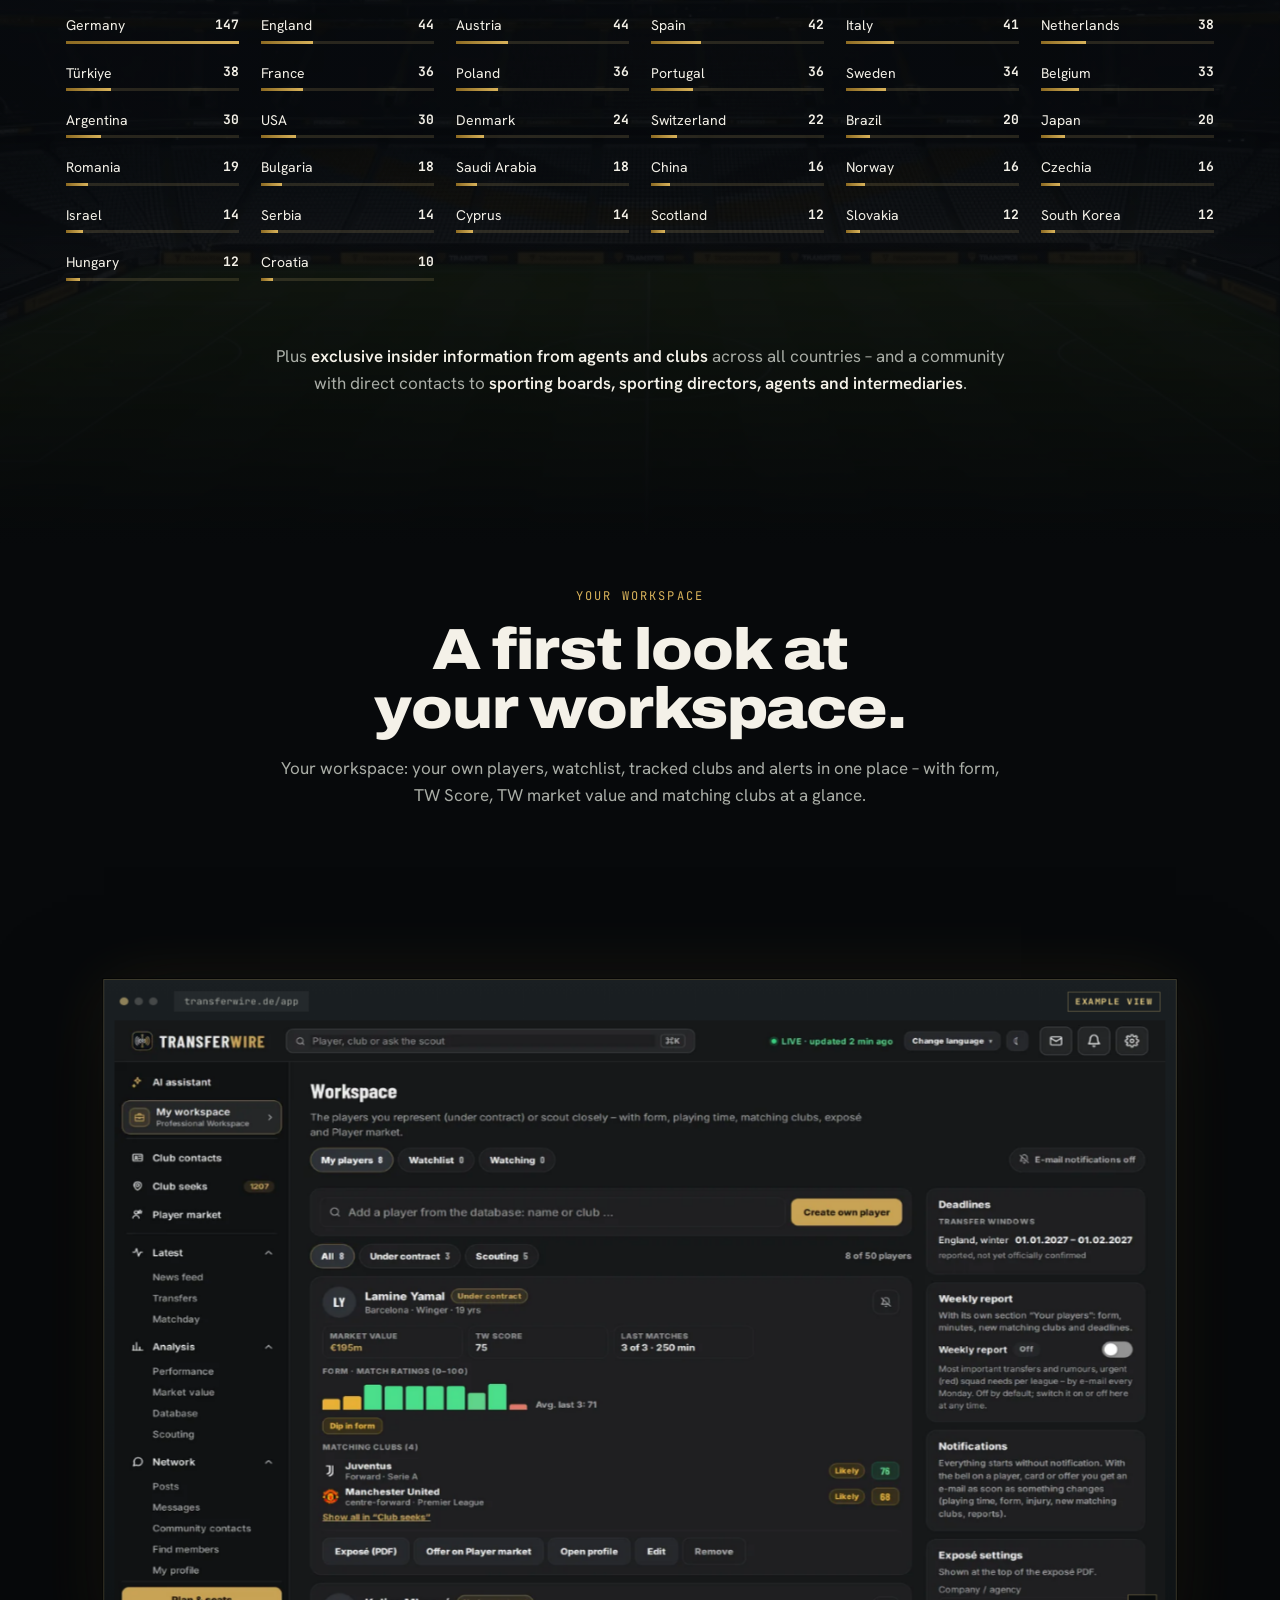
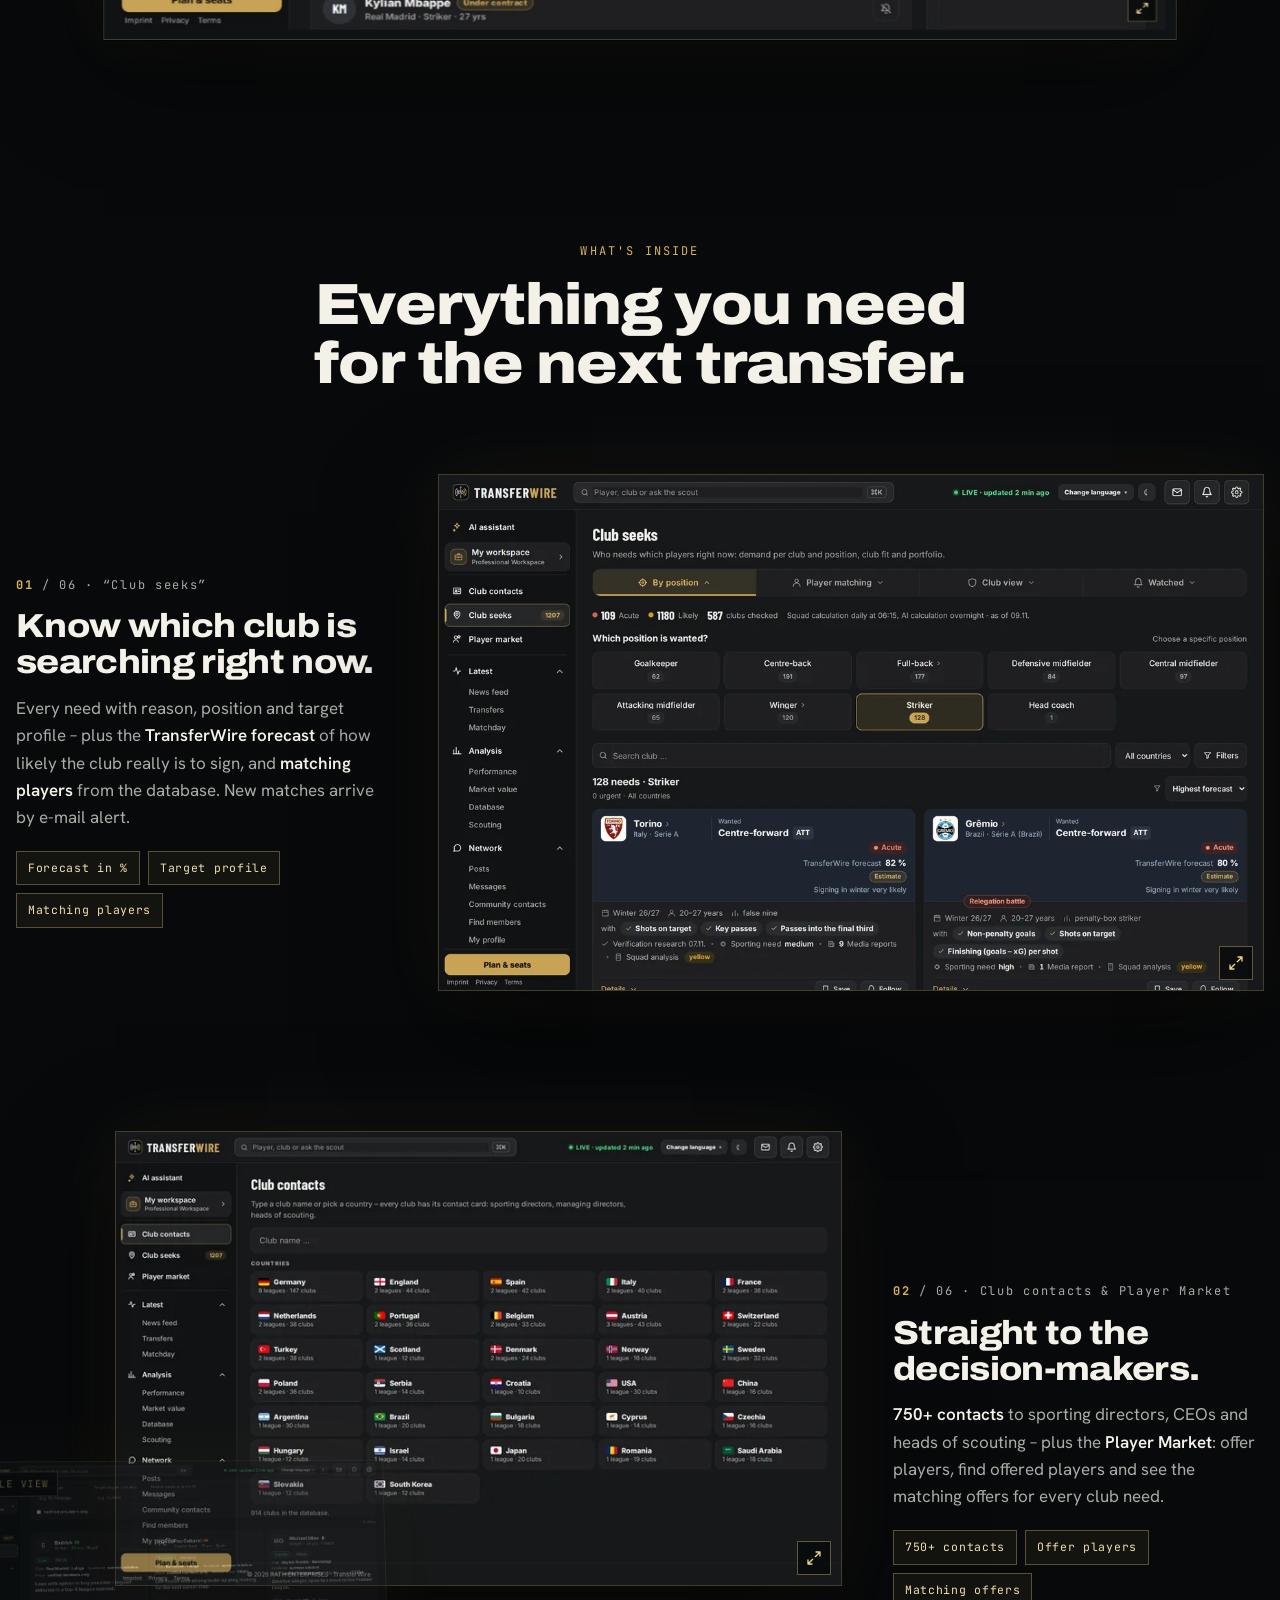
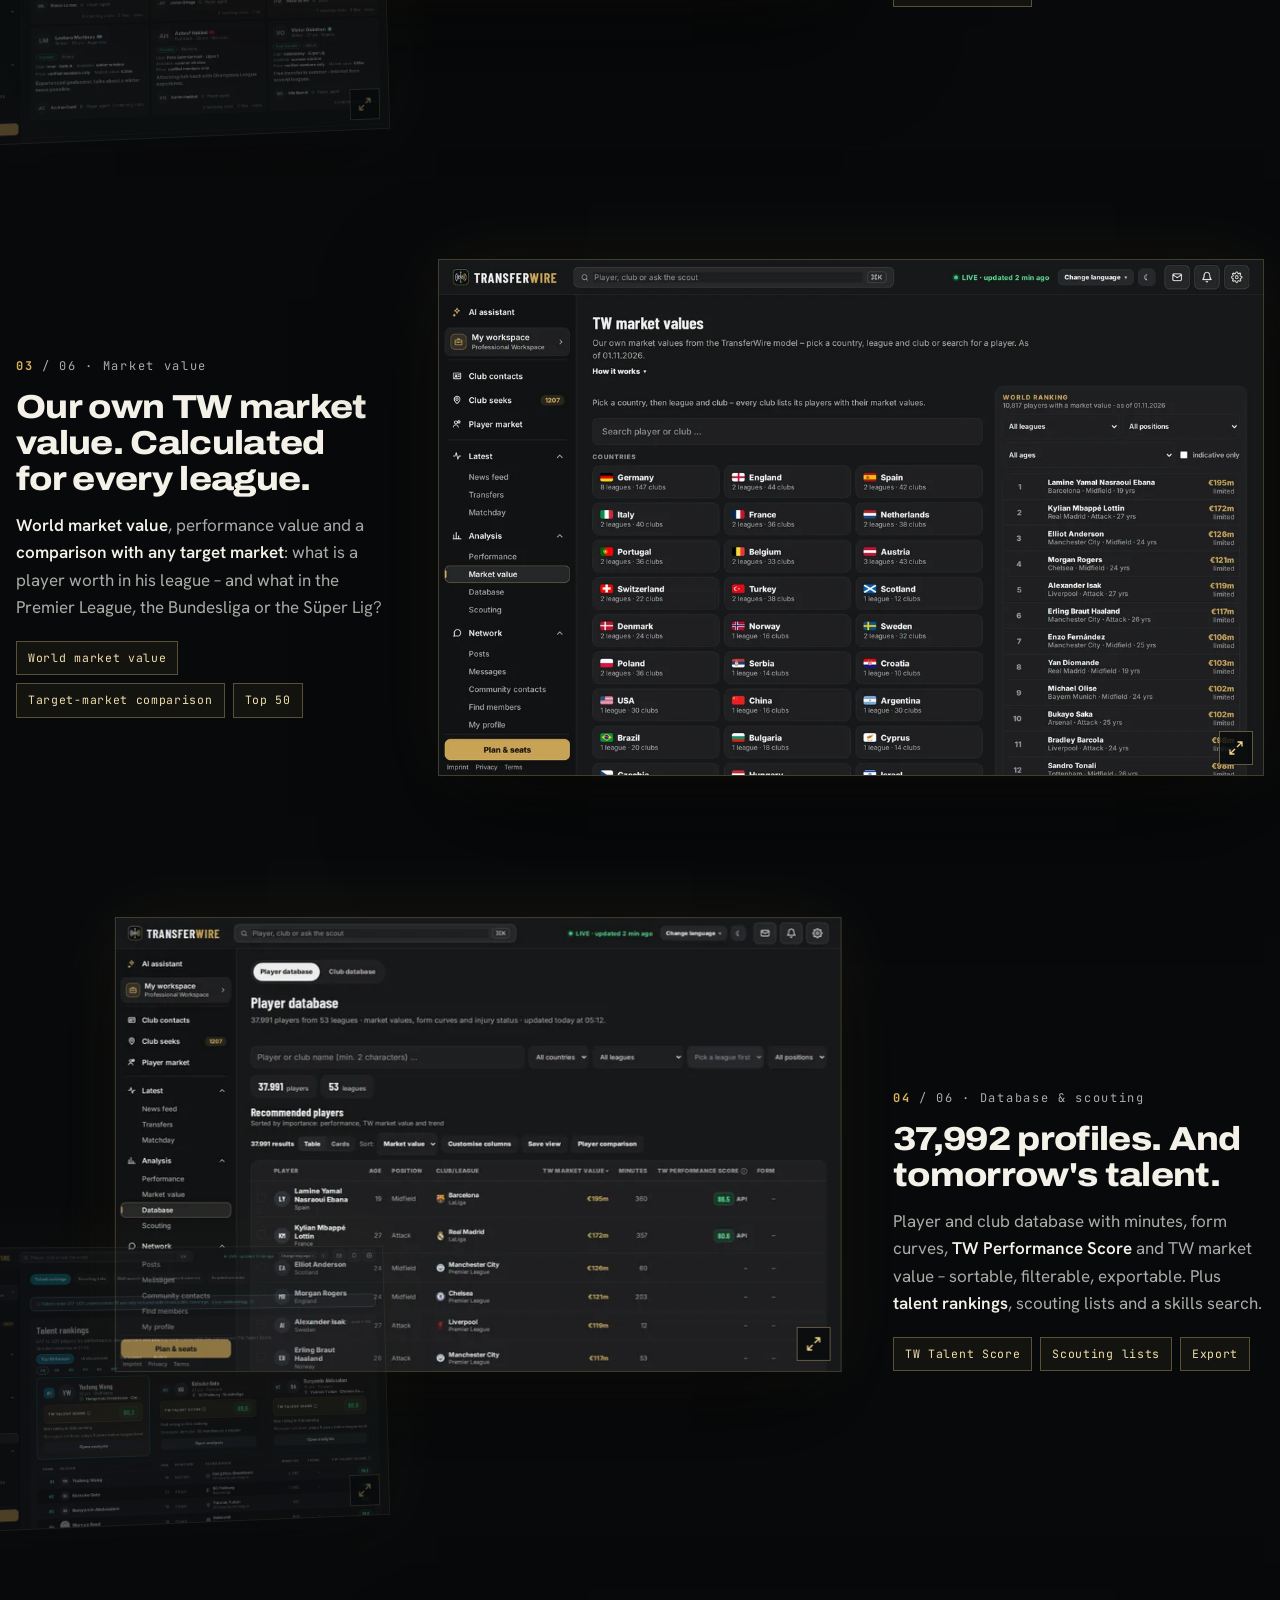
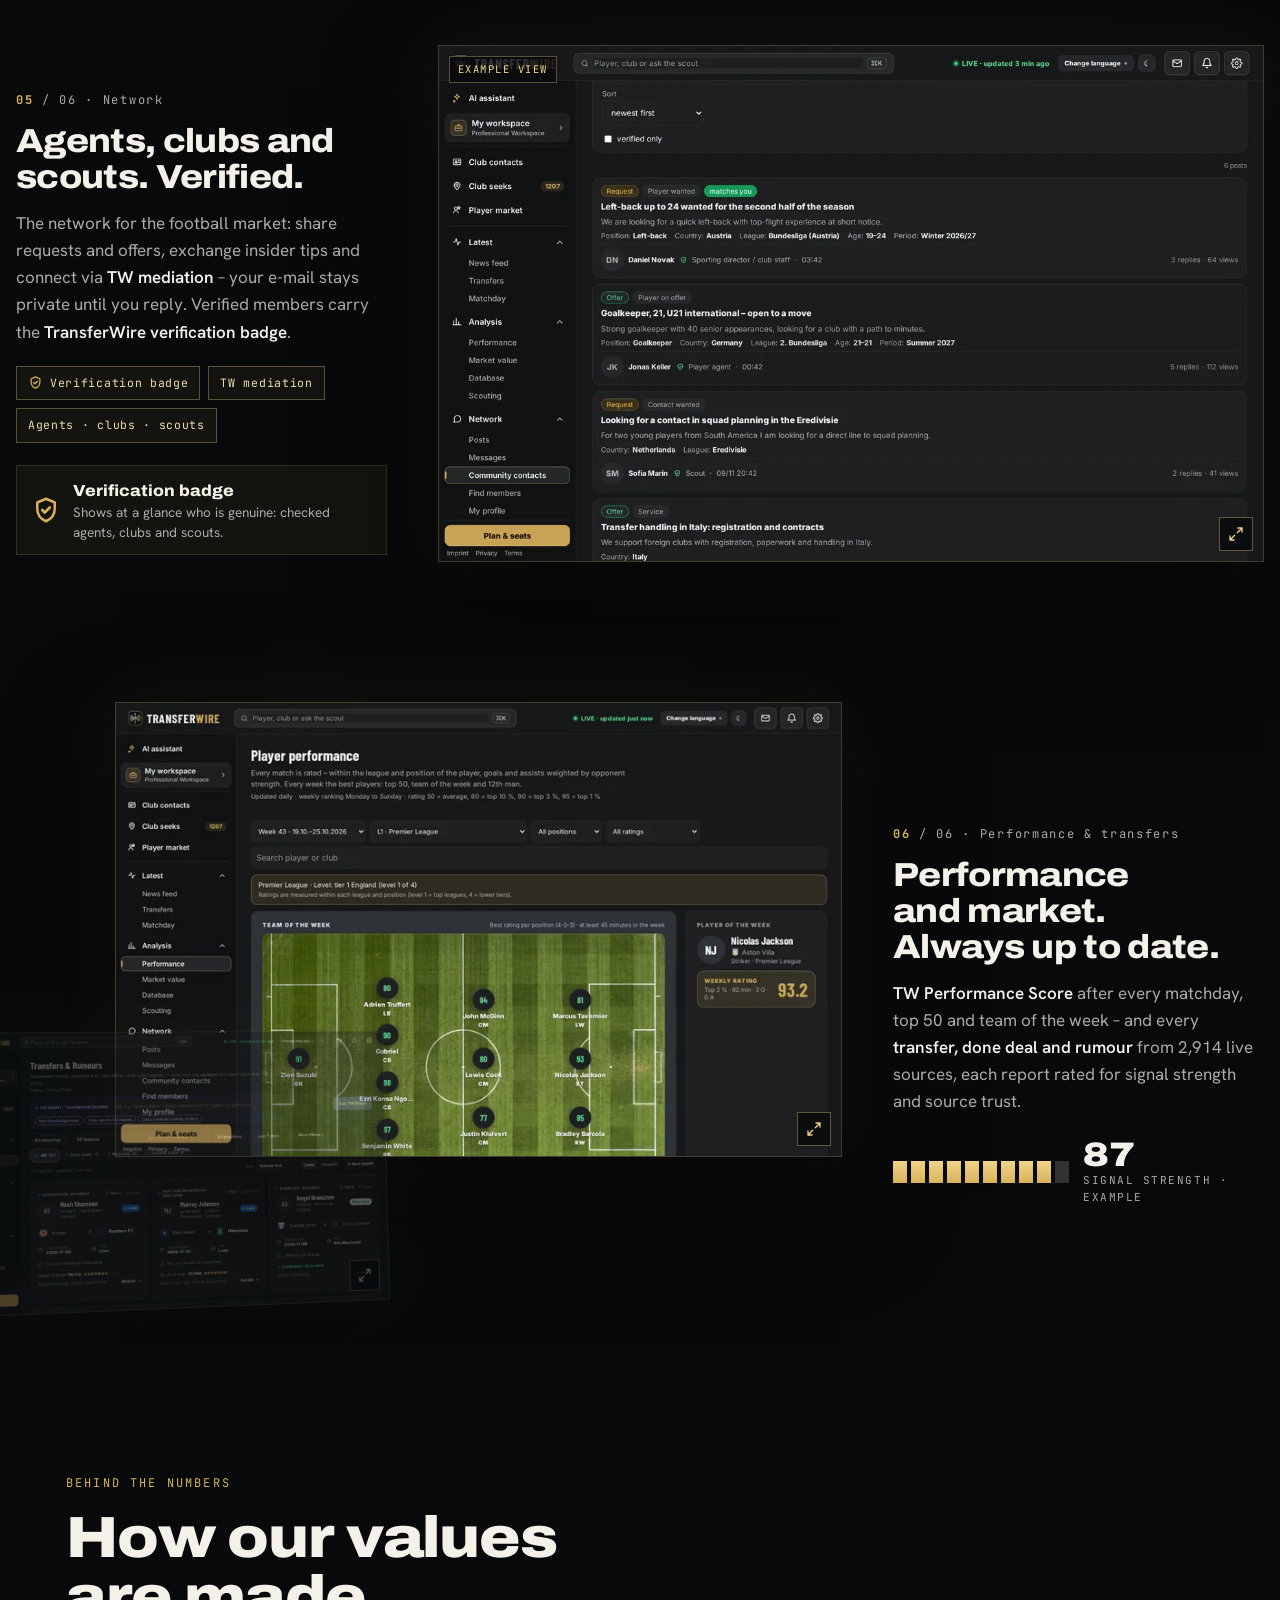
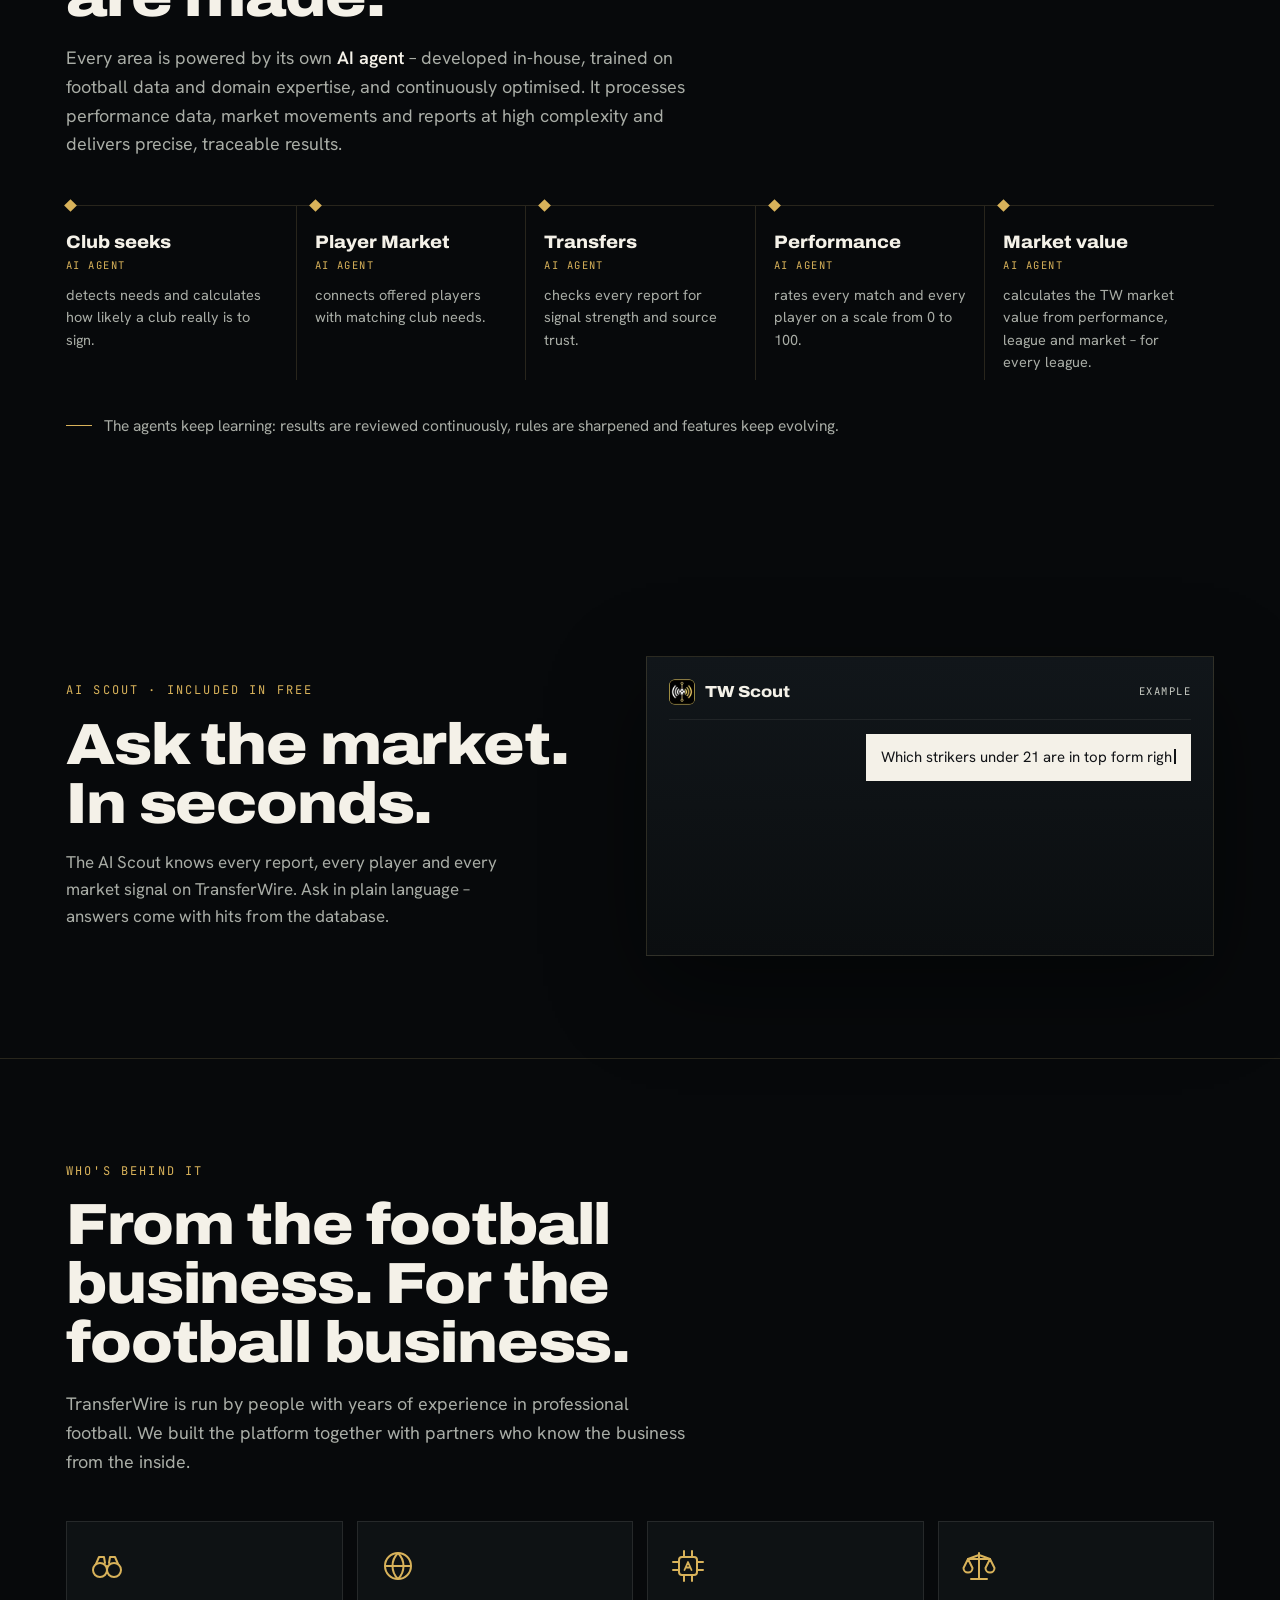
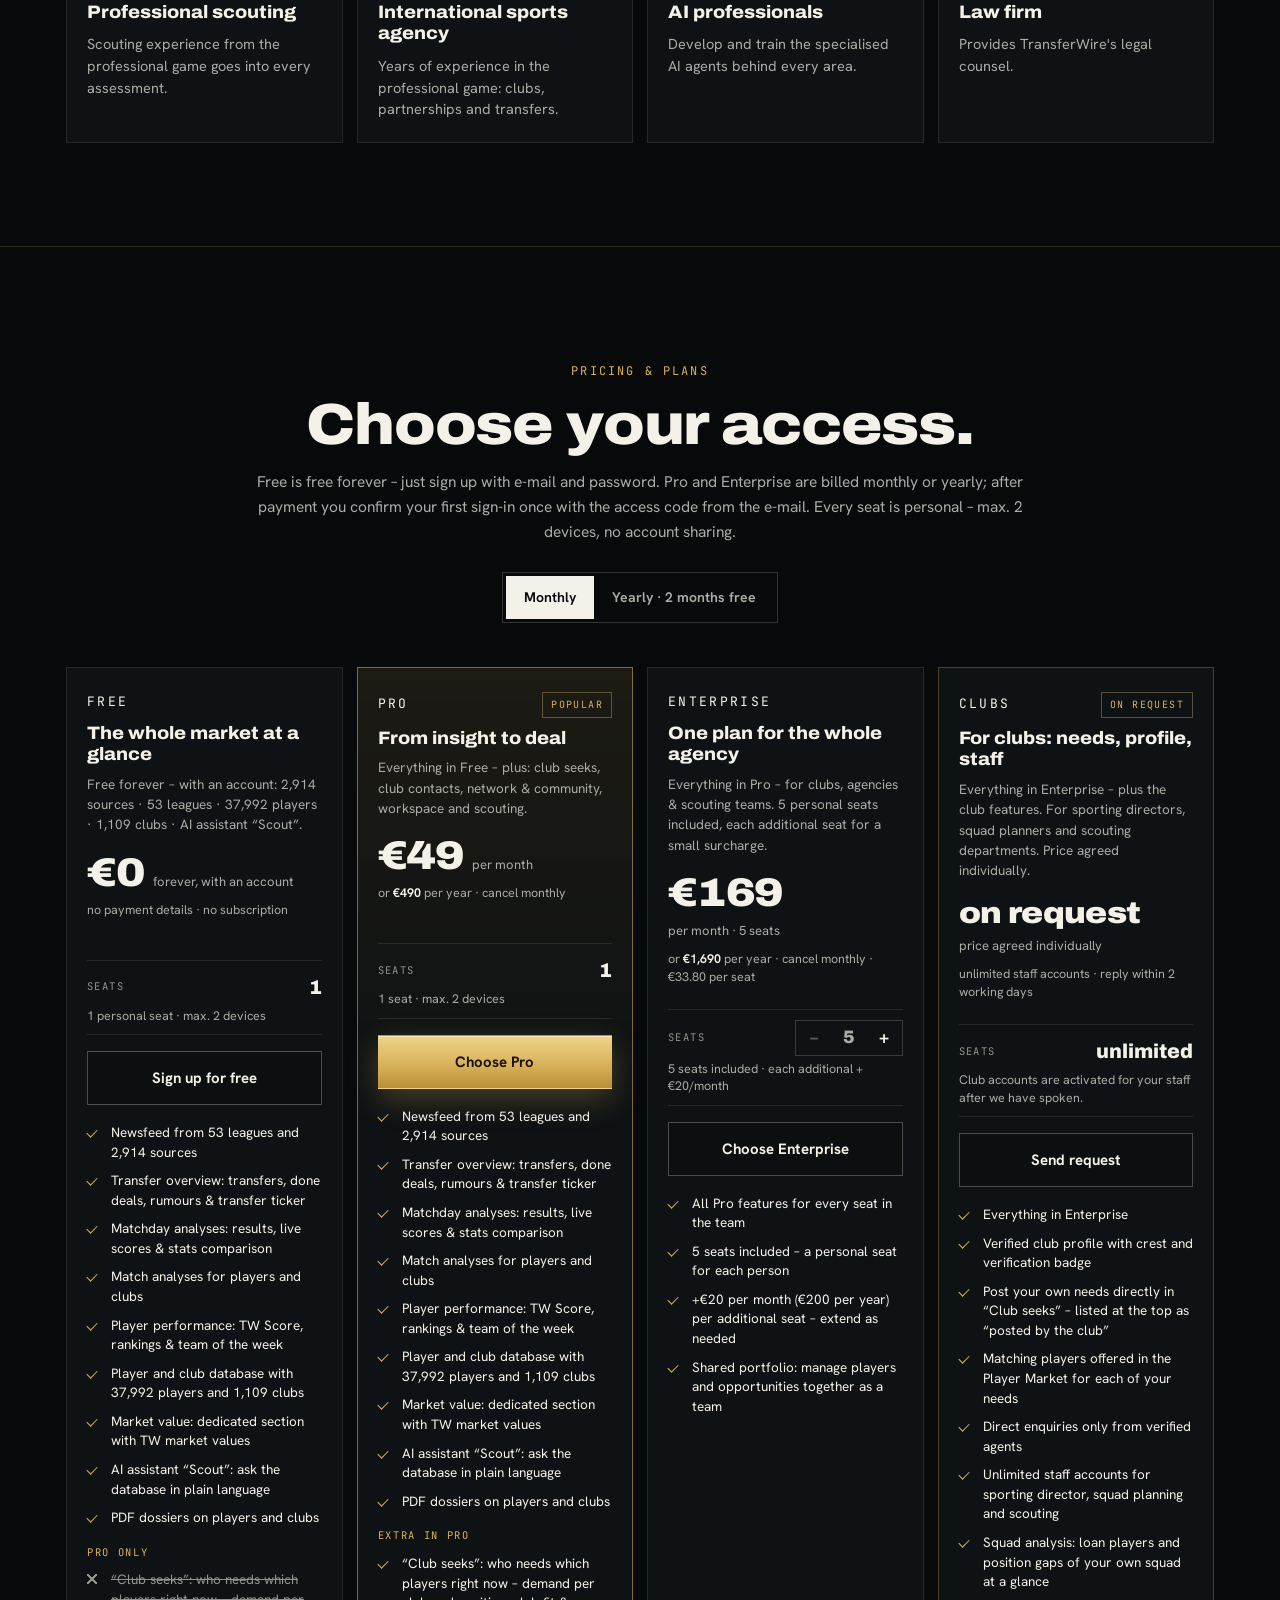
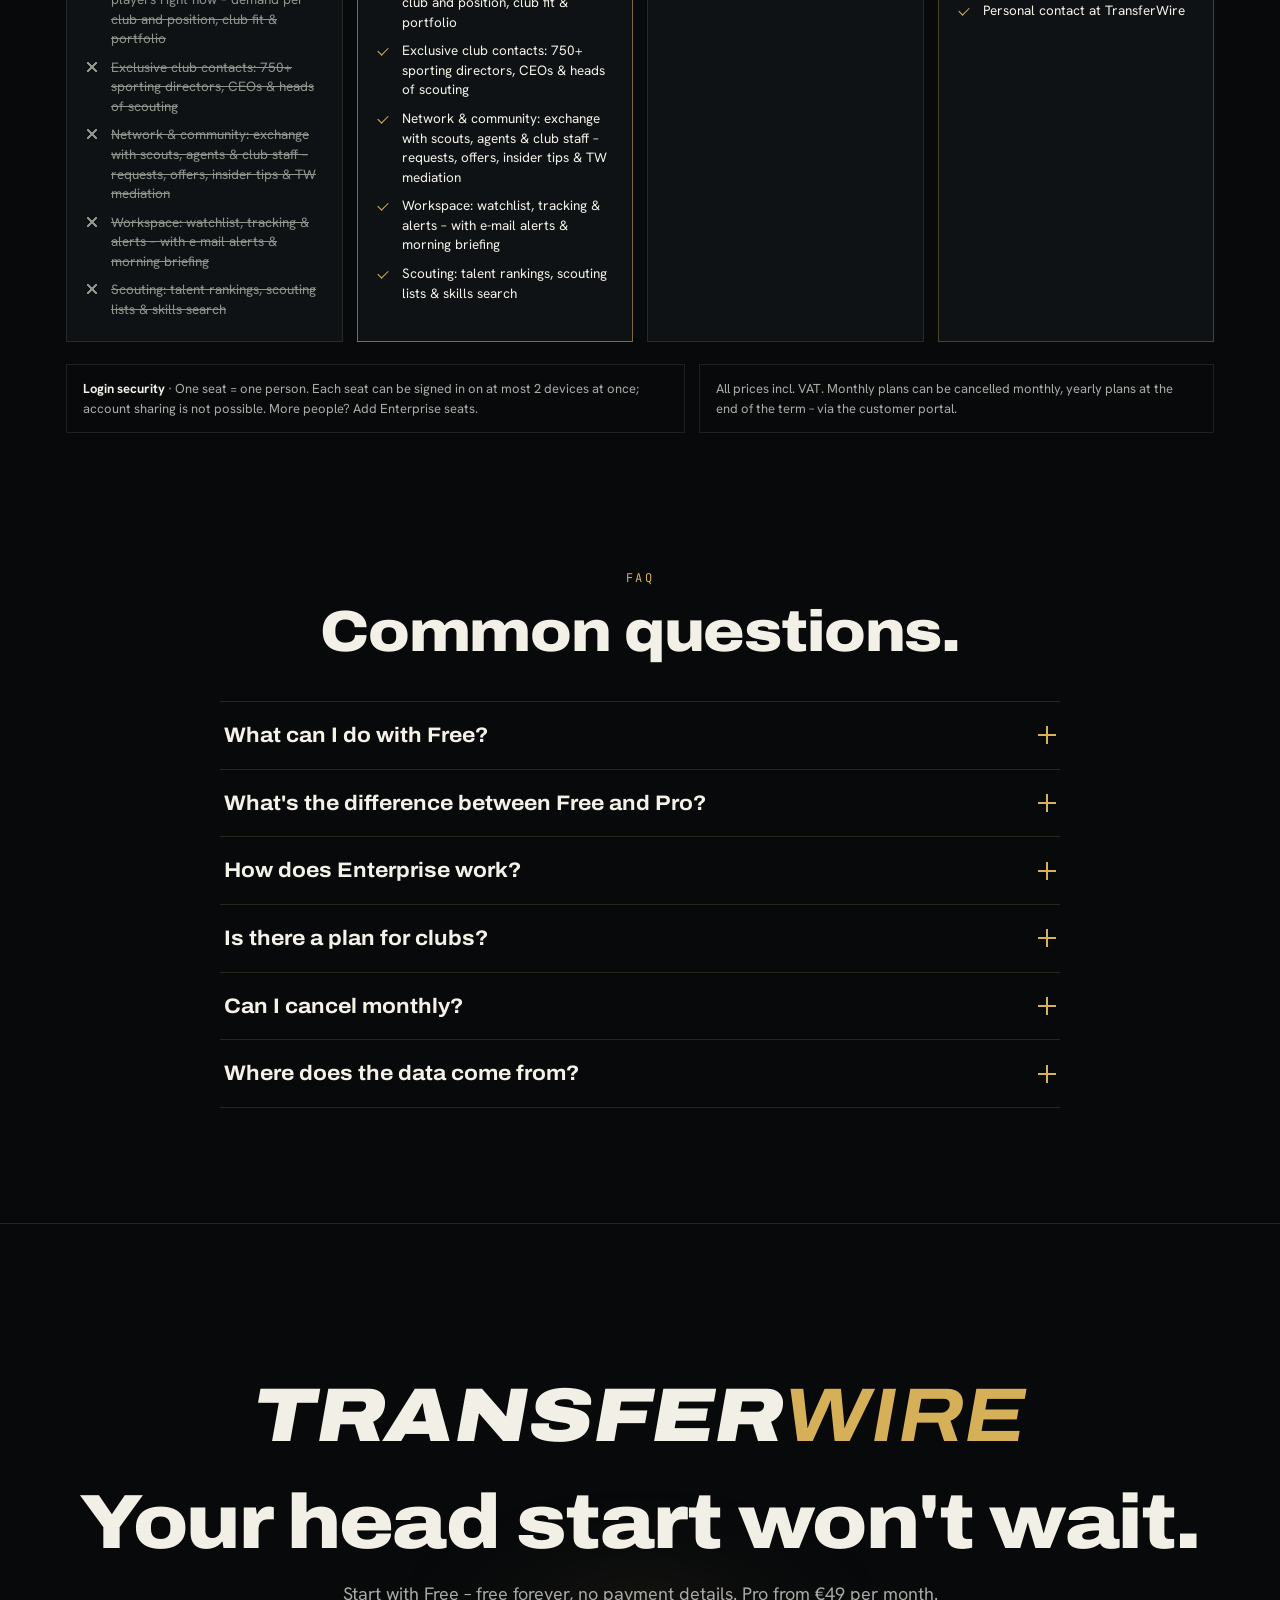
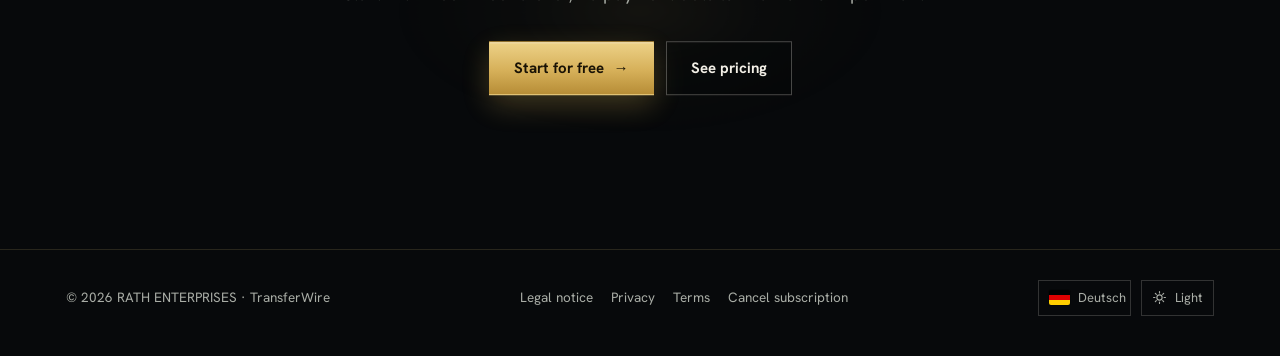
==== commit f357d594: "Startseite: Bilder groesser und schaerfer, volle Breite (W23, Boss 14.11.)" ====
--- a/index.html
+++ b/index.html
@@ -467,6 +467,15 @@
 html.hero-weg .hero h1 .glanz, html.hero-weg .hero h1 .glanz .wi, html.hero-weg .scrollhinweis i{animation-play-state:paused}
 @media (min-width:900px) and (hover:hover){ .karte, .rahmen{will-change:transform} }
 @media not all and (min-width:900px) and (hover:hover){ .rahmen{will-change:auto} }
+/* w23-bilder-gross-20261114: ab 1100 px Bilder größer, volle Breite nutzen (Boss 14.11.2026) */
+@media (min-width:1100px){
+  .einblick .innen, .funktionen .innen { max-width:1720px }
+  .einblick { perspective:1900px }
+  .rahmen { max-width:min(1560px, max(1080px, calc((100vh - 110px) * 1.6))) }   /* ganzes Bild passt in die Fensterhöhe, nie kleiner als bisher */
+  .fx-zeile { grid-template-columns:minmax(0, .62fr) minmax(0, 1.38fr); gap:clamp(36px, 4vw, 72px) }
+  .fx-zeile.dreh { grid-template-columns:minmax(0, 1.38fr) minmax(0, .62fr) }
+  .fx-shot { perspective:1800px }
+}
 </style>
 <script type="application/ld+json">{"@context":"https://schema.org","@graph":[{"@type":"Organization","@id":"https://transferwire.de/#org","name":"TransferWire","url":"https://transferwire.de/","logo":"https://transferwire.de/assets/s2/logo-512.503fe3673f.png"},{"@type":"WebSite","@id":"https://transferwire.de/#web","url":"https://transferwire.de/","name":"TransferWire","inLanguage":["en","de"],"publisher":{"@id":"https://transferwire.de/#org"}},{"@type":"WebPage","@id":"https://transferwire.de/#seite","url":"https://transferwire.de/","name":"TransferWire – Football transfers, club needs & scouting from 53 leagues","description":"Transfer news and rumours, club needs with matching players, our own market values, scouting and a player database from 53 leagues – updated hourly. Start for free.","inLanguage":"en","isPartOf":{"@id":"https://transferwire.de/#web"},"primaryImageOfPage":"https://transferwire.de/assets/s2/og-en.8e86813706.jpg"},{"@type":"SoftwareApplication","name":"TransferWire","applicationCategory":"BusinessApplication","applicationSubCategory":"Football transfer and scouting platform","operatingSystem":"Web","url":"https://transferwire.de/app.html","description":"Transfer news and rumours, club needs with matching players, our own market values, scouting and a player database from 53 leagues – updated hourly. Start for free.","inLanguage":["en","de"],"offers":[{"@type":"Offer","name":"Free","price":"0","priceCurrency":"EUR"},{"@type":"Offer","name":"Pro","price":"49","priceCurrency":"EUR"},{"@type":"Offer","name":"Enterprise","price":"169","priceCurrency":"EUR"}]},{"@type":"FAQPage","inLanguage":"en","mainEntity":[{"@type":"Question","name":"What can I do with Free?","acceptedAnswer":{"@type":"Answer","text":"Free is free forever: sign up with e-mail and password – no payment details. You get the newsfeed, transfers, matchday, player performance, the player and club database, the market value section, the AI assistant “Scout” and PDF dossiers."}},{"@type":"Question","name":"What's the difference between Free and Pro?","acceptedAnswer":{"@type":"Answer","text":"Free shows you the market – Pro gets you to the deal. With Pro (€49/month or €490/year) “Club seeks” shows you which club needs which player right now and how likely it is to sign. You reach more than 750 decision-makers directly through the club contacts, offer players in the Player Market and exchange with scouts, agents and clubs in the network. The workspace keeps you up to date with alerts and a morning briefing, plus scouting with talent rankings."}},{"@type":"Question","name":"How does Enterprise work?","acceptedAnswer":{"@type":"Answer","text":"Enterprise includes all Pro features for a whole team: 5 personal seats are included in the base price of €169/month (€1,690/year); each additional seat costs €20/month (€200/year). You choose the number of seats directly when booking. After payment you receive a personal team code with an invitation link for each additional seat by e-mail – your colleagues sign up for free, redeem the code and get all Pro features right away."}},{"@type":"Question","name":"Is there a plan for clubs?","acceptedAnswer":{"@type":"Answer","text":"Yes. The “Clubs” plan includes everything in Enterprise plus the club features: a verified club profile with verification badge, your own needs in “Club seeks”, matching offers from the Player Market and unlimited staff accounts. We agree the price individually – just send a request and we will get back to you within 2 working days."}},{"@type":"Question","name":"Can I cancel monthly?","acceptedAnswer":{"@type":"Answer","text":"Yes. Monthly plans can be cancelled any time to the next billing date, yearly plans at the end of the term – via the customer portal. Afterwards you keep using TransferWire with Free."}},{"@type":"Question","name":"Where does the data come from?","acceptedAnswer":{"@type":"Answer","text":"From 2,914 live sources, official club channels and sports data partners – combined with insider tips from our network. On top of that we work with private data providers: country by country they deliver match statistics, performance analyses and further match data from every one of our leagues. Every report carries a reliability grade."}}]}]}</script>
 </head>
@@ -560,7 +569,7 @@
       </div>
       <div class="rahmen" id="rahmen">
         <div class="chrome" aria-hidden="true"><i></i><i></i><i></i><span>transferwire.de/app</span><b class="bsp">Example view</b></div>
-        <button type="button" class="bildknopf" data-gross="/assets/s2/app/workspace-en-2880.c7edfaf953.webp" aria-label="TransferWire workspace with well-known example players – Tap to enlarge"><picture><img src="/assets/s2/app/workspace-en-1600.8c2a0841c0.webp" srcset="/assets/s2/app/workspace-en-800.61500e4103.webp 800w, /assets/s2/app/workspace-en-1200.4b22354896.webp 1200w, /assets/s2/app/workspace-en-1600.8c2a0841c0.webp 1600w, /assets/s2/app/workspace-en-2400.954e43eb98.webp 2400w" sizes="(max-width: 1120px) 100vw, 1080px" alt="TransferWire workspace with well-known example players" width="1600" height="1000" loading="lazy" decoding="async"></picture><span class="lupe" aria-hidden="true"><svg viewBox="0 0 24 24" width="16" height="16" fill="none" stroke="currentColor" stroke-width="2" stroke-linecap="round" stroke-linejoin="round"><path d="M15 3h6v6M9 21H3v-6M21 3l-7 7M3 21l7-7"/></svg></span></button>
+        <button type="button" class="bildknopf" data-gross="/assets/s2/app/workspace-en-2880.c7edfaf953.webp" aria-label="TransferWire workspace with well-known example players – Tap to enlarge"><picture><img src="/assets/s2/app/workspace-en-1600.8c2a0841c0.webp" srcset="/assets/s2/app/workspace-en-800.61500e4103.webp 800w, /assets/s2/app/workspace-en-1200.4b22354896.webp 1200w, /assets/s2/app/workspace-en-1600.8c2a0841c0.webp 1600w, /assets/s2/app/workspace-en-2400.954e43eb98.webp 2400w, /assets/s2/app/workspace-en-2880.c7edfaf953.webp 2880w" sizes="(max-width: 1099px) min(100vw, 1080px), min(1560px, 96vw)" alt="TransferWire workspace with well-known example players" width="1600" height="1000" loading="lazy" decoding="async"></picture><span class="lupe" aria-hidden="true"><svg viewBox="0 0 24 24" width="16" height="16" fill="none" stroke="currentColor" stroke-width="2" stroke-linecap="round" stroke-linejoin="round"><path d="M15 3h6v6M9 21H3v-6M21 3l-7 7M3 21l7-7"/></svg></span></button>
       </div>
     </div>
   </section>
@@ -572,12 +581,12 @@
         <h2 id="funktionenTitel">Everything you need for the next transfer.</h2>
       </div>
       <div class="fx-liste" id="fx">
-        <article class="fx-zeile"><div class="fx-text"><span class="fx-gross" aria-hidden="true">01</span><div class="fx-nr"><b>01</b> / 06 · “Club seeks”</div><h3>Know which club is searching right now.</h3><p>Every need with reason, position and target profile – plus the <b>TransferWire forecast</b> of how likely the club really is to sign, and <b>matching players</b> from the database. New matches arrive by e-mail alert.</p><div class="marken"><span>Forecast in %</span><span>Target profile</span><span>Matching players</span></div></div><div class="fx-shot"><div class="karte"><button type="button" class="bildknopf" data-gross="/assets/s2/app/vereinsucht-en-2880.ce9dd2c700.webp" aria-label="“Club seeks” in TransferWire: club needs with forecast and matching players – Tap to enlarge"><picture><img src="/assets/s2/app/vereinsucht-en-1600.ba97339ddf.webp" srcset="/assets/s2/app/vereinsucht-en-800.4061d5b7e4.webp 800w, /assets/s2/app/vereinsucht-en-1200.0ba2afbb15.webp 1200w, /assets/s2/app/vereinsucht-en-1600.ba97339ddf.webp 1600w, /assets/s2/app/vereinsucht-en-2400.b31a89dc95.webp 2400w" sizes="(max-width: 900px) 92vw, 680px" alt="“Club seeks” in TransferWire: club needs with forecast and matching players" width="1600" height="1000" loading="lazy" decoding="async"></picture><span class="lupe" aria-hidden="true"><svg viewBox="0 0 24 24" width="16" height="16" fill="none" stroke="currentColor" stroke-width="2" stroke-linecap="round" stroke-linejoin="round"><path d="M15 3h6v6M9 21H3v-6M21 3l-7 7M3 21l7-7"/></svg></span></button><i class="glanzlicht" aria-hidden="true"></i></div></div></article>
-        <article class="fx-zeile dreh"><div class="fx-text"><span class="fx-gross" aria-hidden="true">02</span><div class="fx-nr"><b>02</b> / 06 · Club contacts & Player Market</div><h3>Straight to the decision-makers.</h3><p><b>750+ contacts</b> to sporting directors, CEOs and heads of scouting – plus the <b>Player Market</b>: offer players, find offered players and see the matching offers for every club need.</p><div class="marken"><span>750+ contacts</span><span>Offer players</span><span>Matching offers</span></div></div><div class="fx-shot paar"><div class="karte haupt"><button type="button" class="bildknopf" data-gross="/assets/s2/app/kontakte-en-2880.dfc293cd97.webp" aria-label="Club contacts in TransferWire – Tap to enlarge"><picture><img src="/assets/s2/app/kontakte-en-1600.70bdca3ab6.webp" srcset="/assets/s2/app/kontakte-en-800.abf69f1533.webp 800w, /assets/s2/app/kontakte-en-1200.0ddcda6b6e.webp 1200w, /assets/s2/app/kontakte-en-1600.70bdca3ab6.webp 1600w, /assets/s2/app/kontakte-en-2400.4fc91128d4.webp 2400w" sizes="(max-width: 900px) 92vw, 640px" alt="Club contacts in TransferWire" width="1600" height="1000" loading="lazy" decoding="async"></picture><span class="lupe" aria-hidden="true"><svg viewBox="0 0 24 24" width="16" height="16" fill="none" stroke="currentColor" stroke-width="2" stroke-linecap="round" stroke-linejoin="round"><path d="M15 3h6v6M9 21H3v-6M21 3l-7 7M3 21l7-7"/></svg></span></button><i class="glanzlicht" aria-hidden="true"></i></div><div class="karte zweit"><span class="bsp">Example view</span><button type="button" class="bildknopf" data-gross="/assets/s2/app/spielermarkt-en-2880.7888a773bb.webp" aria-label="TransferWire Player Market with example offers – Tap to enlarge"><picture><img src="/assets/s2/app/spielermarkt-en-1600.555a1a75f0.webp" srcset="/assets/s2/app/spielermarkt-en-800.1f90f45ec1.webp 800w, /assets/s2/app/spielermarkt-en-1200.8d2aa1d342.webp 1200w, /assets/s2/app/spielermarkt-en-1600.555a1a75f0.webp 1600w, /assets/s2/app/spielermarkt-en-2400.4e4eae363f.webp 2400w" sizes="(max-width: 900px) 56vw, 400px" alt="TransferWire Player Market with example offers" width="1600" height="1000" loading="lazy" decoding="async"></picture><span class="lupe" aria-hidden="true"><svg viewBox="0 0 24 24" width="16" height="16" fill="none" stroke="currentColor" stroke-width="2" stroke-linecap="round" stroke-linejoin="round"><path d="M15 3h6v6M9 21H3v-6M21 3l-7 7M3 21l7-7"/></svg></span></button><i class="glanzlicht" aria-hidden="true"></i></div></div></article>
-        <article class="fx-zeile"><div class="fx-text"><span class="fx-gross" aria-hidden="true">03</span><div class="fx-nr"><b>03</b> / 06 · Market value</div><h3>Our own TW market value. Calculated for every league.</h3><p><b>World market value</b>, performance value and a <b>comparison with any target market</b>: what is a player worth in his league – and what in the Premier League, the Bundesliga or the Süper Lig?</p><div class="marken"><span>World market value</span><span>Target-market comparison</span><span>Top 50</span></div></div><div class="fx-shot"><div class="karte"><button type="button" class="bildknopf" data-gross="/assets/s2/app/marktwert-en-2880.35c0dc628e.webp" aria-label="Market value analysis in TransferWire with target-market comparison – Tap to enlarge"><picture><img src="/assets/s2/app/marktwert-en-1600.5bacac2bcc.webp" srcset="/assets/s2/app/marktwert-en-800.cbcaf23116.webp 800w, /assets/s2/app/marktwert-en-1200.049325a3f3.webp 1200w, /assets/s2/app/marktwert-en-1600.5bacac2bcc.webp 1600w, /assets/s2/app/marktwert-en-2400.0a9a73a3ce.webp 2400w" sizes="(max-width: 900px) 92vw, 680px" alt="Market value analysis in TransferWire with target-market comparison" width="1600" height="1000" loading="lazy" decoding="async"></picture><span class="lupe" aria-hidden="true"><svg viewBox="0 0 24 24" width="16" height="16" fill="none" stroke="currentColor" stroke-width="2" stroke-linecap="round" stroke-linejoin="round"><path d="M15 3h6v6M9 21H3v-6M21 3l-7 7M3 21l7-7"/></svg></span></button><i class="glanzlicht" aria-hidden="true"></i></div></div></article>
-        <article class="fx-zeile dreh"><div class="fx-text"><span class="fx-gross" aria-hidden="true">04</span><div class="fx-nr"><b>04</b> / 06 · Database & scouting</div><h3><span data-z="spieler">37,992</span> profiles. And tomorrow's talent.</h3><p>Player and club database with minutes, form curves, <b>TW Performance Score</b> and TW market value – sortable, filterable, exportable. Plus <b>talent rankings</b>, scouting lists and a skills search.</p><div class="marken"><span>TW Talent Score</span><span>Scouting lists</span><span>Export</span></div></div><div class="fx-shot paar"><div class="karte haupt"><button type="button" class="bildknopf" data-gross="/assets/s2/app/datenbank-en-2880.718d200fc8.webp" aria-label="Player database in TransferWire – Tap to enlarge"><picture><img src="/assets/s2/app/datenbank-en-1600.cc48b183a5.webp" srcset="/assets/s2/app/datenbank-en-800.d94ddaf726.webp 800w, /assets/s2/app/datenbank-en-1200.f7b4497be5.webp 1200w, /assets/s2/app/datenbank-en-1600.cc48b183a5.webp 1600w, /assets/s2/app/datenbank-en-2400.2ebb1ae4e4.webp 2400w" sizes="(max-width: 900px) 92vw, 640px" alt="Player database in TransferWire" width="1600" height="1000" loading="lazy" decoding="async"></picture><span class="lupe" aria-hidden="true"><svg viewBox="0 0 24 24" width="16" height="16" fill="none" stroke="currentColor" stroke-width="2" stroke-linecap="round" stroke-linejoin="round"><path d="M15 3h6v6M9 21H3v-6M21 3l-7 7M3 21l7-7"/></svg></span></button><i class="glanzlicht" aria-hidden="true"></i></div><div class="karte zweit"><button type="button" class="bildknopf" data-gross="/assets/s2/app/scouting-en-2880.cce286fea2.webp" aria-label="Talent scouting in TransferWire – Tap to enlarge"><picture><img src="/assets/s2/app/scouting-en-1600.d6596f8137.webp" srcset="/assets/s2/app/scouting-en-800.2f27d8cef5.webp 800w, /assets/s2/app/scouting-en-1200.08d1c3af6c.webp 1200w, /assets/s2/app/scouting-en-1600.d6596f8137.webp 1600w, /assets/s2/app/scouting-en-2400.aad984873a.webp 2400w" sizes="(max-width: 900px) 56vw, 400px" alt="Talent scouting in TransferWire" width="1600" height="1000" loading="lazy" decoding="async"></picture><span class="lupe" aria-hidden="true"><svg viewBox="0 0 24 24" width="16" height="16" fill="none" stroke="currentColor" stroke-width="2" stroke-linecap="round" stroke-linejoin="round"><path d="M15 3h6v6M9 21H3v-6M21 3l-7 7M3 21l7-7"/></svg></span></button><i class="glanzlicht" aria-hidden="true"></i></div></div></article>
-        <article class="fx-zeile"><div class="fx-text"><span class="fx-gross" aria-hidden="true">05</span><div class="fx-nr"><b>05</b> / 06 · Network</div><h3>Agents, clubs and scouts. Verified.</h3><p>The network for the football market: share requests and offers, exchange insider tips and connect via <b>TW mediation</b> – your e-mail stays private until you reply. Verified members carry the <b>TransferWire verification badge</b>.</p><div class="marken"><span><svg class="abzeichen-icon" aria-hidden="true"><use href="#ic-haken"/></svg>Verification badge</span><span>TW mediation</span><span>Agents · clubs · scouts</span></div><div class="verifiziert"><svg aria-hidden="true"><use href="#ic-haken"/></svg><div><b>Verification badge</b><span>Shows at a glance who is genuine: checked agents, clubs and scouts.</span></div></div></div><div class="fx-shot"><div class="karte"><span class="bsp">Example view</span><button type="button" class="bildknopf" data-gross="/assets/s2/app/netzwerk-en-2880.d31fa5ca53.webp" aria-label="TransferWire network with verified members – Tap to enlarge"><picture><img src="/assets/s2/app/netzwerk-en-1600.db2d9e6bc2.webp" srcset="/assets/s2/app/netzwerk-en-800.ce9e5b5ff9.webp 800w, /assets/s2/app/netzwerk-en-1200.cc3c9522ca.webp 1200w, /assets/s2/app/netzwerk-en-1600.db2d9e6bc2.webp 1600w, /assets/s2/app/netzwerk-en-2400.cbec3e115a.webp 2400w" sizes="(max-width: 900px) 92vw, 680px" alt="TransferWire network with verified members" width="1600" height="1000" loading="lazy" decoding="async"></picture><span class="lupe" aria-hidden="true"><svg viewBox="0 0 24 24" width="16" height="16" fill="none" stroke="currentColor" stroke-width="2" stroke-linecap="round" stroke-linejoin="round"><path d="M15 3h6v6M9 21H3v-6M21 3l-7 7M3 21l7-7"/></svg></span></button><i class="glanzlicht" aria-hidden="true"></i></div></div></article>
-        <article class="fx-zeile dreh"><div class="fx-text"><span class="fx-gross" aria-hidden="true">06</span><div class="fx-nr"><b>06</b> / 06 · Performance & transfers</div><h3>Performance and market. Always up to date.</h3><p><b>TW Performance Score</b> after every matchday, top 50 and team of the week – and every <b>transfer, done deal and rumour</b> from <span data-z="quellen">2,914</span> live sources, each report rated for signal strength and source trust.</p><div class="signal" aria-label="Example: signal strength 87 out of 100"><div class="balken" id="signalBalken"><i class="an"></i><i class="an"></i><i class="an"></i><i class="an"></i><i class="an"></i><i class="an"></i><i class="an"></i><i class="an"></i><i class="an"></i><i></i></div><div><div class="zahlwert" id="signalWert">87</div><div class="mono">Signal strength · example</div></div></div></div><div class="fx-shot paar"><div class="karte haupt"><button type="button" class="bildknopf" data-gross="/assets/s2/app/performance-en-2880.f385a2de02.webp" aria-label="Player performance in TransferWire – Tap to enlarge"><picture><img src="/assets/s2/app/performance-en-1600.9b997e6ee2.webp" srcset="/assets/s2/app/performance-en-800.dd83a358f5.webp 800w, /assets/s2/app/performance-en-1200.ef24bb9561.webp 1200w, /assets/s2/app/performance-en-1600.9b997e6ee2.webp 1600w, /assets/s2/app/performance-en-2400.9dc2b78730.webp 2400w" sizes="(max-width: 900px) 92vw, 640px" alt="Player performance in TransferWire" width="1600" height="1000" loading="lazy" decoding="async"></picture><span class="lupe" aria-hidden="true"><svg viewBox="0 0 24 24" width="16" height="16" fill="none" stroke="currentColor" stroke-width="2" stroke-linecap="round" stroke-linejoin="round"><path d="M15 3h6v6M9 21H3v-6M21 3l-7 7M3 21l7-7"/></svg></span></button><i class="glanzlicht" aria-hidden="true"></i></div><div class="karte zweit"><button type="button" class="bildknopf" data-gross="/assets/s2/app/transfers-en-2880.8f72c5562f.webp" aria-label="Latest transfers and rumours in TransferWire – Tap to enlarge"><picture><img src="/assets/s2/app/transfers-en-1600.e474a7bfc4.webp" srcset="/assets/s2/app/transfers-en-800.08ba533997.webp 800w, /assets/s2/app/transfers-en-1200.16ee085fc9.webp 1200w, /assets/s2/app/transfers-en-1600.e474a7bfc4.webp 1600w, /assets/s2/app/transfers-en-2400.7f2200cfc0.webp 2400w" sizes="(max-width: 900px) 56vw, 400px" alt="Latest transfers and rumours in TransferWire" width="1600" height="1000" loading="lazy" decoding="async"></picture><span class="lupe" aria-hidden="true"><svg viewBox="0 0 24 24" width="16" height="16" fill="none" stroke="currentColor" stroke-width="2" stroke-linecap="round" stroke-linejoin="round"><path d="M15 3h6v6M9 21H3v-6M21 3l-7 7M3 21l7-7"/></svg></span></button><i class="glanzlicht" aria-hidden="true"></i></div></div></article>
+        <article class="fx-zeile"><div class="fx-text"><span class="fx-gross" aria-hidden="true">01</span><div class="fx-nr"><b>01</b> / 06 · “Club seeks”</div><h3>Know which club is searching right now.</h3><p>Every need with reason, position and target profile – plus the <b>TransferWire forecast</b> of how likely the club really is to sign, and <b>matching players</b> from the database. New matches arrive by e-mail alert.</p><div class="marken"><span>Forecast in %</span><span>Target profile</span><span>Matching players</span></div></div><div class="fx-shot"><div class="karte"><button type="button" class="bildknopf" data-gross="/assets/s2/app/vereinsucht-en-2880.ce9dd2c700.webp" aria-label="“Club seeks” in TransferWire: club needs with forecast and matching players – Tap to enlarge"><picture><img src="/assets/s2/app/vereinsucht-en-1600.ba97339ddf.webp" srcset="/assets/s2/app/vereinsucht-en-800.4061d5b7e4.webp 800w, /assets/s2/app/vereinsucht-en-1200.0ba2afbb15.webp 1200w, /assets/s2/app/vereinsucht-en-1600.ba97339ddf.webp 1600w, /assets/s2/app/vereinsucht-en-2400.b31a89dc95.webp 2400w, /assets/s2/app/vereinsucht-en-2880.ce9dd2c700.webp 2880w" sizes="(max-width: 900px) 92vw, (max-width: 1099px) 680px, min(1160px, 64vw)" alt="“Club seeks” in TransferWire: club needs with forecast and matching players" width="1600" height="1000" loading="lazy" decoding="async"></picture><span class="lupe" aria-hidden="true"><svg viewBox="0 0 24 24" width="16" height="16" fill="none" stroke="currentColor" stroke-width="2" stroke-linecap="round" stroke-linejoin="round"><path d="M15 3h6v6M9 21H3v-6M21 3l-7 7M3 21l7-7"/></svg></span></button><i class="glanzlicht" aria-hidden="true"></i></div></div></article>
+        <article class="fx-zeile dreh"><div class="fx-text"><span class="fx-gross" aria-hidden="true">02</span><div class="fx-nr"><b>02</b> / 06 · Club contacts & Player Market</div><h3>Straight to the decision-makers.</h3><p><b>750+ contacts</b> to sporting directors, CEOs and heads of scouting – plus the <b>Player Market</b>: offer players, find offered players and see the matching offers for every club need.</p><div class="marken"><span>750+ contacts</span><span>Offer players</span><span>Matching offers</span></div></div><div class="fx-shot paar"><div class="karte haupt"><button type="button" class="bildknopf" data-gross="/assets/s2/app/kontakte-en-2880.dfc293cd97.webp" aria-label="Club contacts in TransferWire – Tap to enlarge"><picture><img src="/assets/s2/app/kontakte-en-1600.70bdca3ab6.webp" srcset="/assets/s2/app/kontakte-en-800.abf69f1533.webp 800w, /assets/s2/app/kontakte-en-1200.0ddcda6b6e.webp 1200w, /assets/s2/app/kontakte-en-1600.70bdca3ab6.webp 1600w, /assets/s2/app/kontakte-en-2400.4fc91128d4.webp 2400w, /assets/s2/app/kontakte-en-2880.dfc293cd97.webp 2880w" sizes="(max-width: 900px) 92vw, (max-width: 1099px) 640px, min(1020px, 57vw)" alt="Club contacts in TransferWire" width="1600" height="1000" loading="lazy" decoding="async"></picture><span class="lupe" aria-hidden="true"><svg viewBox="0 0 24 24" width="16" height="16" fill="none" stroke="currentColor" stroke-width="2" stroke-linecap="round" stroke-linejoin="round"><path d="M15 3h6v6M9 21H3v-6M21 3l-7 7M3 21l7-7"/></svg></span></button><i class="glanzlicht" aria-hidden="true"></i></div><div class="karte zweit"><span class="bsp">Example view</span><button type="button" class="bildknopf" data-gross="/assets/s2/app/spielermarkt-en-2880.7888a773bb.webp" aria-label="TransferWire Player Market with example offers – Tap to enlarge"><picture><img src="/assets/s2/app/spielermarkt-en-1600.555a1a75f0.webp" srcset="/assets/s2/app/spielermarkt-en-800.1f90f45ec1.webp 800w, /assets/s2/app/spielermarkt-en-1200.8d2aa1d342.webp 1200w, /assets/s2/app/spielermarkt-en-1600.555a1a75f0.webp 1600w, /assets/s2/app/spielermarkt-en-2400.4e4eae363f.webp 2400w, /assets/s2/app/spielermarkt-en-2880.7888a773bb.webp 2880w" sizes="(max-width: 900px) 56vw, (max-width: 1099px) 400px, min(680px, 38vw)" alt="TransferWire Player Market with example offers" width="1600" height="1000" loading="lazy" decoding="async"></picture><span class="lupe" aria-hidden="true"><svg viewBox="0 0 24 24" width="16" height="16" fill="none" stroke="currentColor" stroke-width="2" stroke-linecap="round" stroke-linejoin="round"><path d="M15 3h6v6M9 21H3v-6M21 3l-7 7M3 21l7-7"/></svg></span></button><i class="glanzlicht" aria-hidden="true"></i></div></div></article>
+        <article class="fx-zeile"><div class="fx-text"><span class="fx-gross" aria-hidden="true">03</span><div class="fx-nr"><b>03</b> / 06 · Market value</div><h3>Our own TW market value. Calculated for every league.</h3><p><b>World market value</b>, performance value and a <b>comparison with any target market</b>: what is a player worth in his league – and what in the Premier League, the Bundesliga or the Süper Lig?</p><div class="marken"><span>World market value</span><span>Target-market comparison</span><span>Top 50</span></div></div><div class="fx-shot"><div class="karte"><button type="button" class="bildknopf" data-gross="/assets/s2/app/marktwert-en-2880.35c0dc628e.webp" aria-label="Market value analysis in TransferWire with target-market comparison – Tap to enlarge"><picture><img src="/assets/s2/app/marktwert-en-1600.5bacac2bcc.webp" srcset="/assets/s2/app/marktwert-en-800.cbcaf23116.webp 800w, /assets/s2/app/marktwert-en-1200.049325a3f3.webp 1200w, /assets/s2/app/marktwert-en-1600.5bacac2bcc.webp 1600w, /assets/s2/app/marktwert-en-2400.0a9a73a3ce.webp 2400w, /assets/s2/app/marktwert-en-2880.35c0dc628e.webp 2880w" sizes="(max-width: 900px) 92vw, (max-width: 1099px) 680px, min(1160px, 64vw)" alt="Market value analysis in TransferWire with target-market comparison" width="1600" height="1000" loading="lazy" decoding="async"></picture><span class="lupe" aria-hidden="true"><svg viewBox="0 0 24 24" width="16" height="16" fill="none" stroke="currentColor" stroke-width="2" stroke-linecap="round" stroke-linejoin="round"><path d="M15 3h6v6M9 21H3v-6M21 3l-7 7M3 21l7-7"/></svg></span></button><i class="glanzlicht" aria-hidden="true"></i></div></div></article>
+        <article class="fx-zeile dreh"><div class="fx-text"><span class="fx-gross" aria-hidden="true">04</span><div class="fx-nr"><b>04</b> / 06 · Database & scouting</div><h3><span data-z="spieler">37,992</span> profiles. And tomorrow's talent.</h3><p>Player and club database with minutes, form curves, <b>TW Performance Score</b> and TW market value – sortable, filterable, exportable. Plus <b>talent rankings</b>, scouting lists and a skills search.</p><div class="marken"><span>TW Talent Score</span><span>Scouting lists</span><span>Export</span></div></div><div class="fx-shot paar"><div class="karte haupt"><button type="button" class="bildknopf" data-gross="/assets/s2/app/datenbank-en-2880.718d200fc8.webp" aria-label="Player database in TransferWire – Tap to enlarge"><picture><img src="/assets/s2/app/datenbank-en-1600.cc48b183a5.webp" srcset="/assets/s2/app/datenbank-en-800.d94ddaf726.webp 800w, /assets/s2/app/datenbank-en-1200.f7b4497be5.webp 1200w, /assets/s2/app/datenbank-en-1600.cc48b183a5.webp 1600w, /assets/s2/app/datenbank-en-2400.2ebb1ae4e4.webp 2400w, /assets/s2/app/datenbank-en-2880.718d200fc8.webp 2880w" sizes="(max-width: 900px) 92vw, (max-width: 1099px) 640px, min(1020px, 57vw)" alt="Player database in TransferWire" width="1600" height="1000" loading="lazy" decoding="async"></picture><span class="lupe" aria-hidden="true"><svg viewBox="0 0 24 24" width="16" height="16" fill="none" stroke="currentColor" stroke-width="2" stroke-linecap="round" stroke-linejoin="round"><path d="M15 3h6v6M9 21H3v-6M21 3l-7 7M3 21l7-7"/></svg></span></button><i class="glanzlicht" aria-hidden="true"></i></div><div class="karte zweit"><button type="button" class="bildknopf" data-gross="/assets/s2/app/scouting-en-2880.cce286fea2.webp" aria-label="Talent scouting in TransferWire – Tap to enlarge"><picture><img src="/assets/s2/app/scouting-en-1600.d6596f8137.webp" srcset="/assets/s2/app/scouting-en-800.2f27d8cef5.webp 800w, /assets/s2/app/scouting-en-1200.08d1c3af6c.webp 1200w, /assets/s2/app/scouting-en-1600.d6596f8137.webp 1600w, /assets/s2/app/scouting-en-2400.aad984873a.webp 2400w, /assets/s2/app/scouting-en-2880.cce286fea2.webp 2880w" sizes="(max-width: 900px) 56vw, (max-width: 1099px) 400px, min(680px, 38vw)" alt="Talent scouting in TransferWire" width="1600" height="1000" loading="lazy" decoding="async"></picture><span class="lupe" aria-hidden="true"><svg viewBox="0 0 24 24" width="16" height="16" fill="none" stroke="currentColor" stroke-width="2" stroke-linecap="round" stroke-linejoin="round"><path d="M15 3h6v6M9 21H3v-6M21 3l-7 7M3 21l7-7"/></svg></span></button><i class="glanzlicht" aria-hidden="true"></i></div></div></article>
+        <article class="fx-zeile"><div class="fx-text"><span class="fx-gross" aria-hidden="true">05</span><div class="fx-nr"><b>05</b> / 06 · Network</div><h3>Agents, clubs and scouts. Verified.</h3><p>The network for the football market: share requests and offers, exchange insider tips and connect via <b>TW mediation</b> – your e-mail stays private until you reply. Verified members carry the <b>TransferWire verification badge</b>.</p><div class="marken"><span><svg class="abzeichen-icon" aria-hidden="true"><use href="#ic-haken"/></svg>Verification badge</span><span>TW mediation</span><span>Agents · clubs · scouts</span></div><div class="verifiziert"><svg aria-hidden="true"><use href="#ic-haken"/></svg><div><b>Verification badge</b><span>Shows at a glance who is genuine: checked agents, clubs and scouts.</span></div></div></div><div class="fx-shot"><div class="karte"><span class="bsp">Example view</span><button type="button" class="bildknopf" data-gross="/assets/s2/app/netzwerk-en-2880.d31fa5ca53.webp" aria-label="TransferWire network with verified members – Tap to enlarge"><picture><img src="/assets/s2/app/netzwerk-en-1600.db2d9e6bc2.webp" srcset="/assets/s2/app/netzwerk-en-800.ce9e5b5ff9.webp 800w, /assets/s2/app/netzwerk-en-1200.cc3c9522ca.webp 1200w, /assets/s2/app/netzwerk-en-1600.db2d9e6bc2.webp 1600w, /assets/s2/app/netzwerk-en-2400.cbec3e115a.webp 2400w, /assets/s2/app/netzwerk-en-2880.d31fa5ca53.webp 2880w" sizes="(max-width: 900px) 92vw, (max-width: 1099px) 680px, min(1160px, 64vw)" alt="TransferWire network with verified members" width="1600" height="1000" loading="lazy" decoding="async"></picture><span class="lupe" aria-hidden="true"><svg viewBox="0 0 24 24" width="16" height="16" fill="none" stroke="currentColor" stroke-width="2" stroke-linecap="round" stroke-linejoin="round"><path d="M15 3h6v6M9 21H3v-6M21 3l-7 7M3 21l7-7"/></svg></span></button><i class="glanzlicht" aria-hidden="true"></i></div></div></article>
+        <article class="fx-zeile dreh"><div class="fx-text"><span class="fx-gross" aria-hidden="true">06</span><div class="fx-nr"><b>06</b> / 06 · Performance & transfers</div><h3>Performance and market. Always up to date.</h3><p><b>TW Performance Score</b> after every matchday, top 50 and team of the week – and every <b>transfer, done deal and rumour</b> from <span data-z="quellen">2,914</span> live sources, each report rated for signal strength and source trust.</p><div class="signal" aria-label="Example: signal strength 87 out of 100"><div class="balken" id="signalBalken"><i class="an"></i><i class="an"></i><i class="an"></i><i class="an"></i><i class="an"></i><i class="an"></i><i class="an"></i><i class="an"></i><i class="an"></i><i></i></div><div><div class="zahlwert" id="signalWert">87</div><div class="mono">Signal strength · example</div></div></div></div><div class="fx-shot paar"><div class="karte haupt"><button type="button" class="bildknopf" data-gross="/assets/s2/app/performance-en-2880.f385a2de02.webp" aria-label="Player performance in TransferWire – Tap to enlarge"><picture><img src="/assets/s2/app/performance-en-1600.9b997e6ee2.webp" srcset="/assets/s2/app/performance-en-800.dd83a358f5.webp 800w, /assets/s2/app/performance-en-1200.ef24bb9561.webp 1200w, /assets/s2/app/performance-en-1600.9b997e6ee2.webp 1600w, /assets/s2/app/performance-en-2400.9dc2b78730.webp 2400w, /assets/s2/app/performance-en-2880.f385a2de02.webp 2880w" sizes="(max-width: 900px) 92vw, (max-width: 1099px) 640px, min(1020px, 57vw)" alt="Player performance in TransferWire" width="1600" height="1000" loading="lazy" decoding="async"></picture><span class="lupe" aria-hidden="true"><svg viewBox="0 0 24 24" width="16" height="16" fill="none" stroke="currentColor" stroke-width="2" stroke-linecap="round" stroke-linejoin="round"><path d="M15 3h6v6M9 21H3v-6M21 3l-7 7M3 21l7-7"/></svg></span></button><i class="glanzlicht" aria-hidden="true"></i></div><div class="karte zweit"><button type="button" class="bildknopf" data-gross="/assets/s2/app/transfers-en-2880.8f72c5562f.webp" aria-label="Latest transfers and rumours in TransferWire – Tap to enlarge"><picture><img src="/assets/s2/app/transfers-en-1600.e474a7bfc4.webp" srcset="/assets/s2/app/transfers-en-800.08ba533997.webp 800w, /assets/s2/app/transfers-en-1200.16ee085fc9.webp 1200w, /assets/s2/app/transfers-en-1600.e474a7bfc4.webp 1600w, /assets/s2/app/transfers-en-2400.7f2200cfc0.webp 2400w, /assets/s2/app/transfers-en-2880.8f72c5562f.webp 2880w" sizes="(max-width: 900px) 56vw, (max-width: 1099px) 400px, min(680px, 38vw)" alt="Latest transfers and rumours in TransferWire" width="1600" height="1000" loading="lazy" decoding="async"></picture><span class="lupe" aria-hidden="true"><svg viewBox="0 0 24 24" width="16" height="16" fill="none" stroke="currentColor" stroke-width="2" stroke-linecap="round" stroke-linejoin="round"><path d="M15 3h6v6M9 21H3v-6M21 3l-7 7M3 21l7-7"/></svg></span></button><i class="glanzlicht" aria-hidden="true"></i></div></div></article>
       </div>
     </div>
   </section>
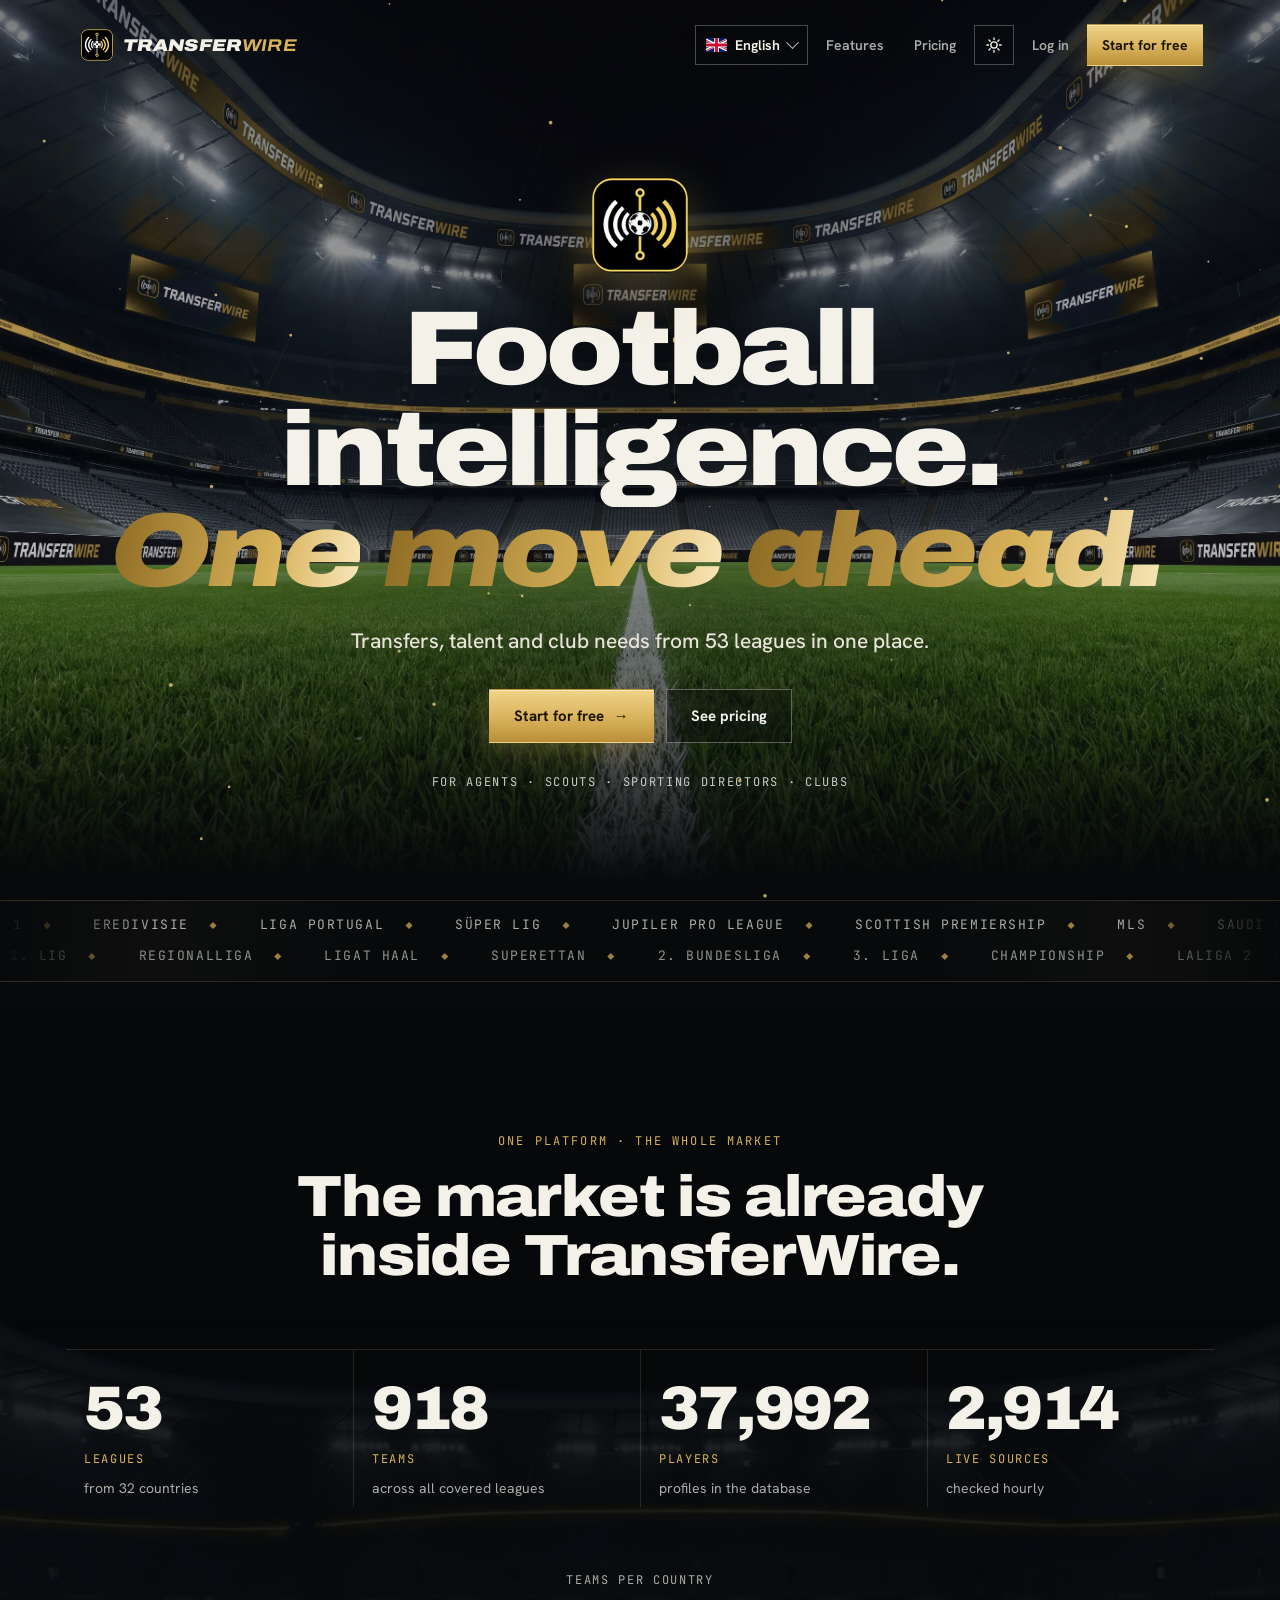
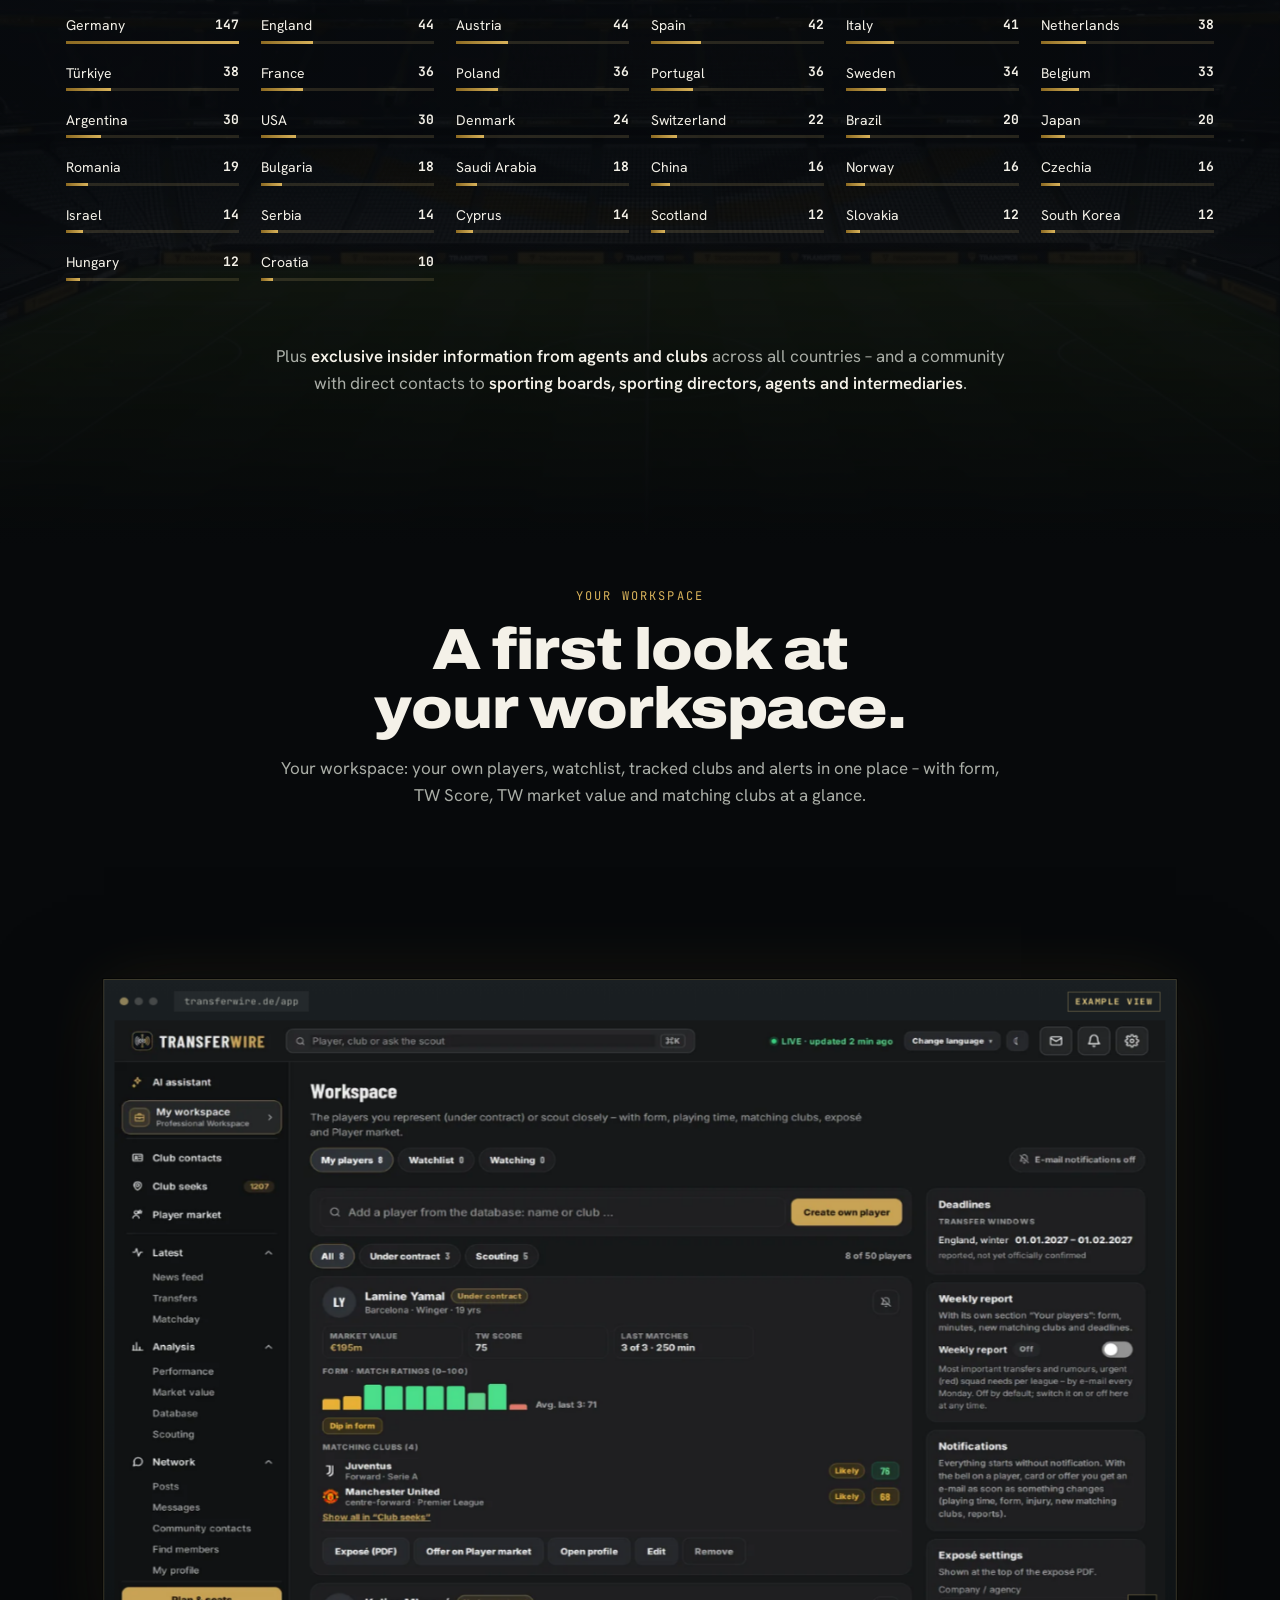
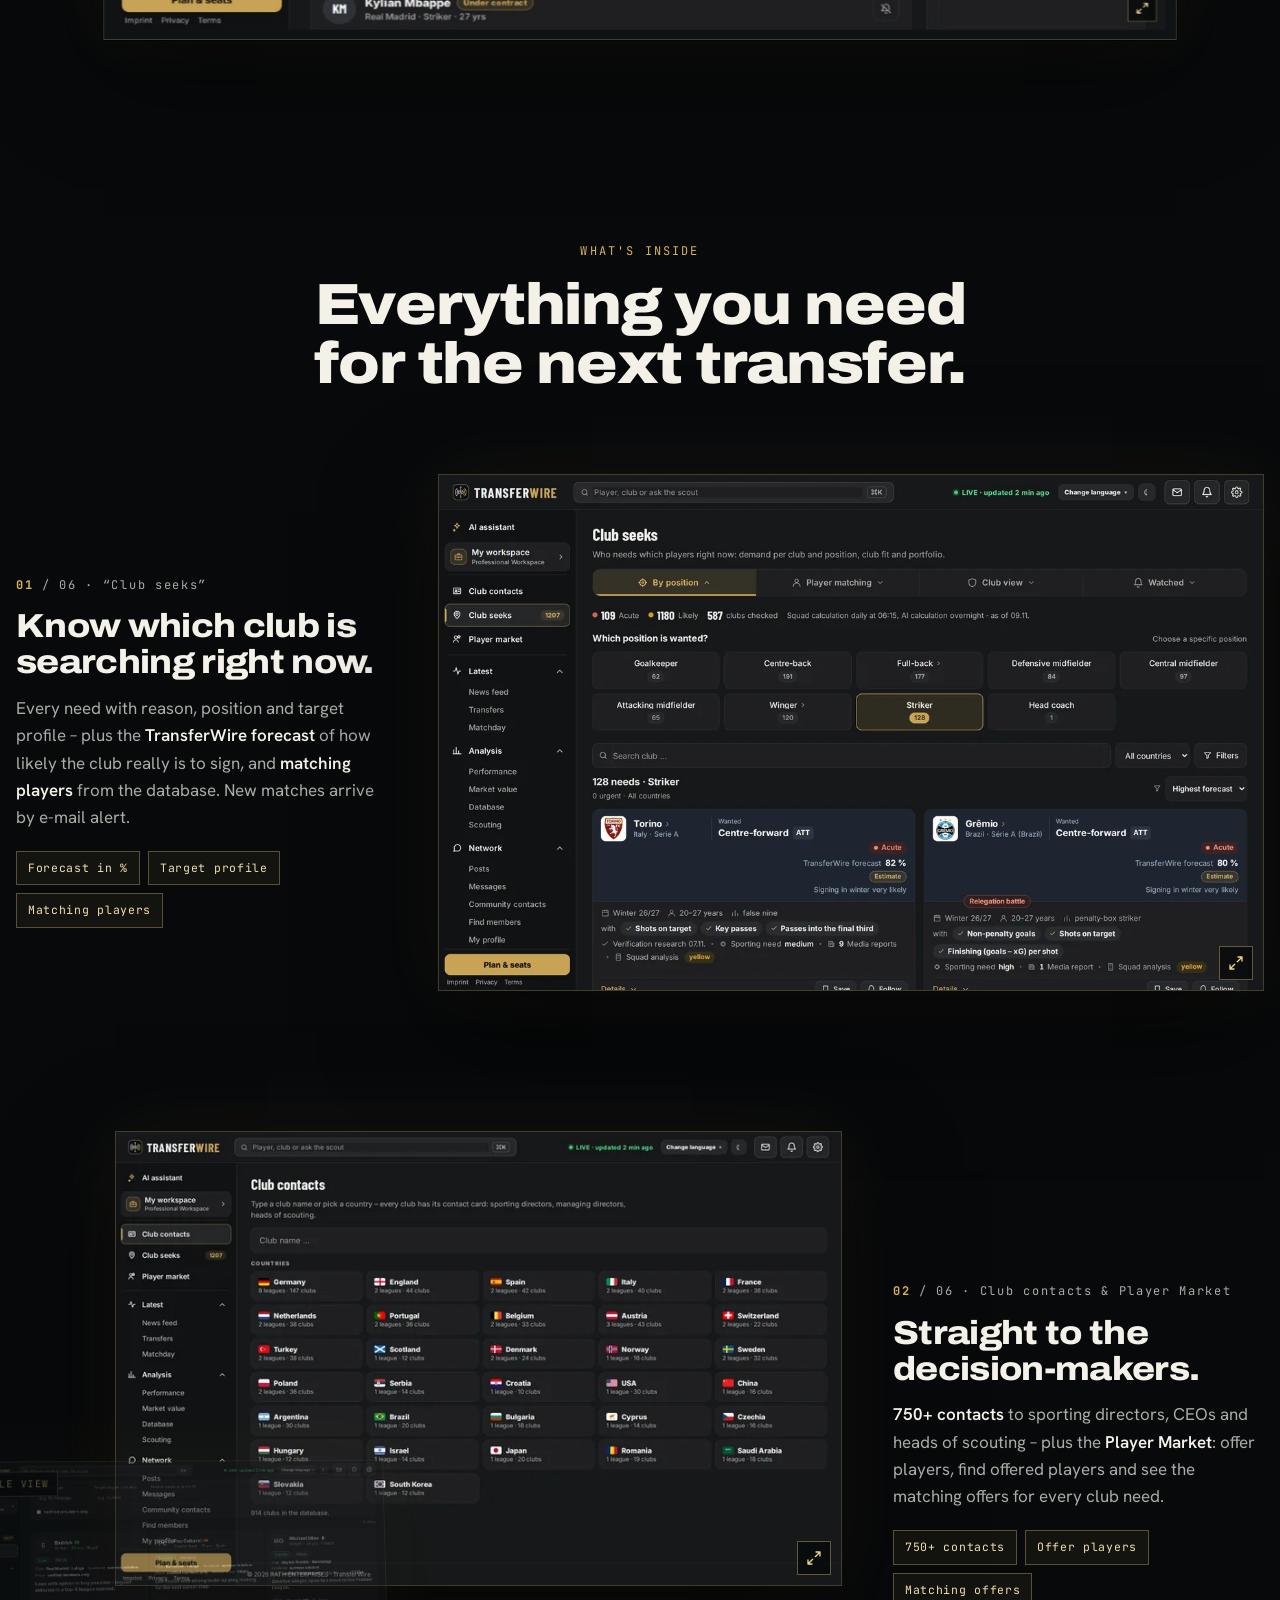
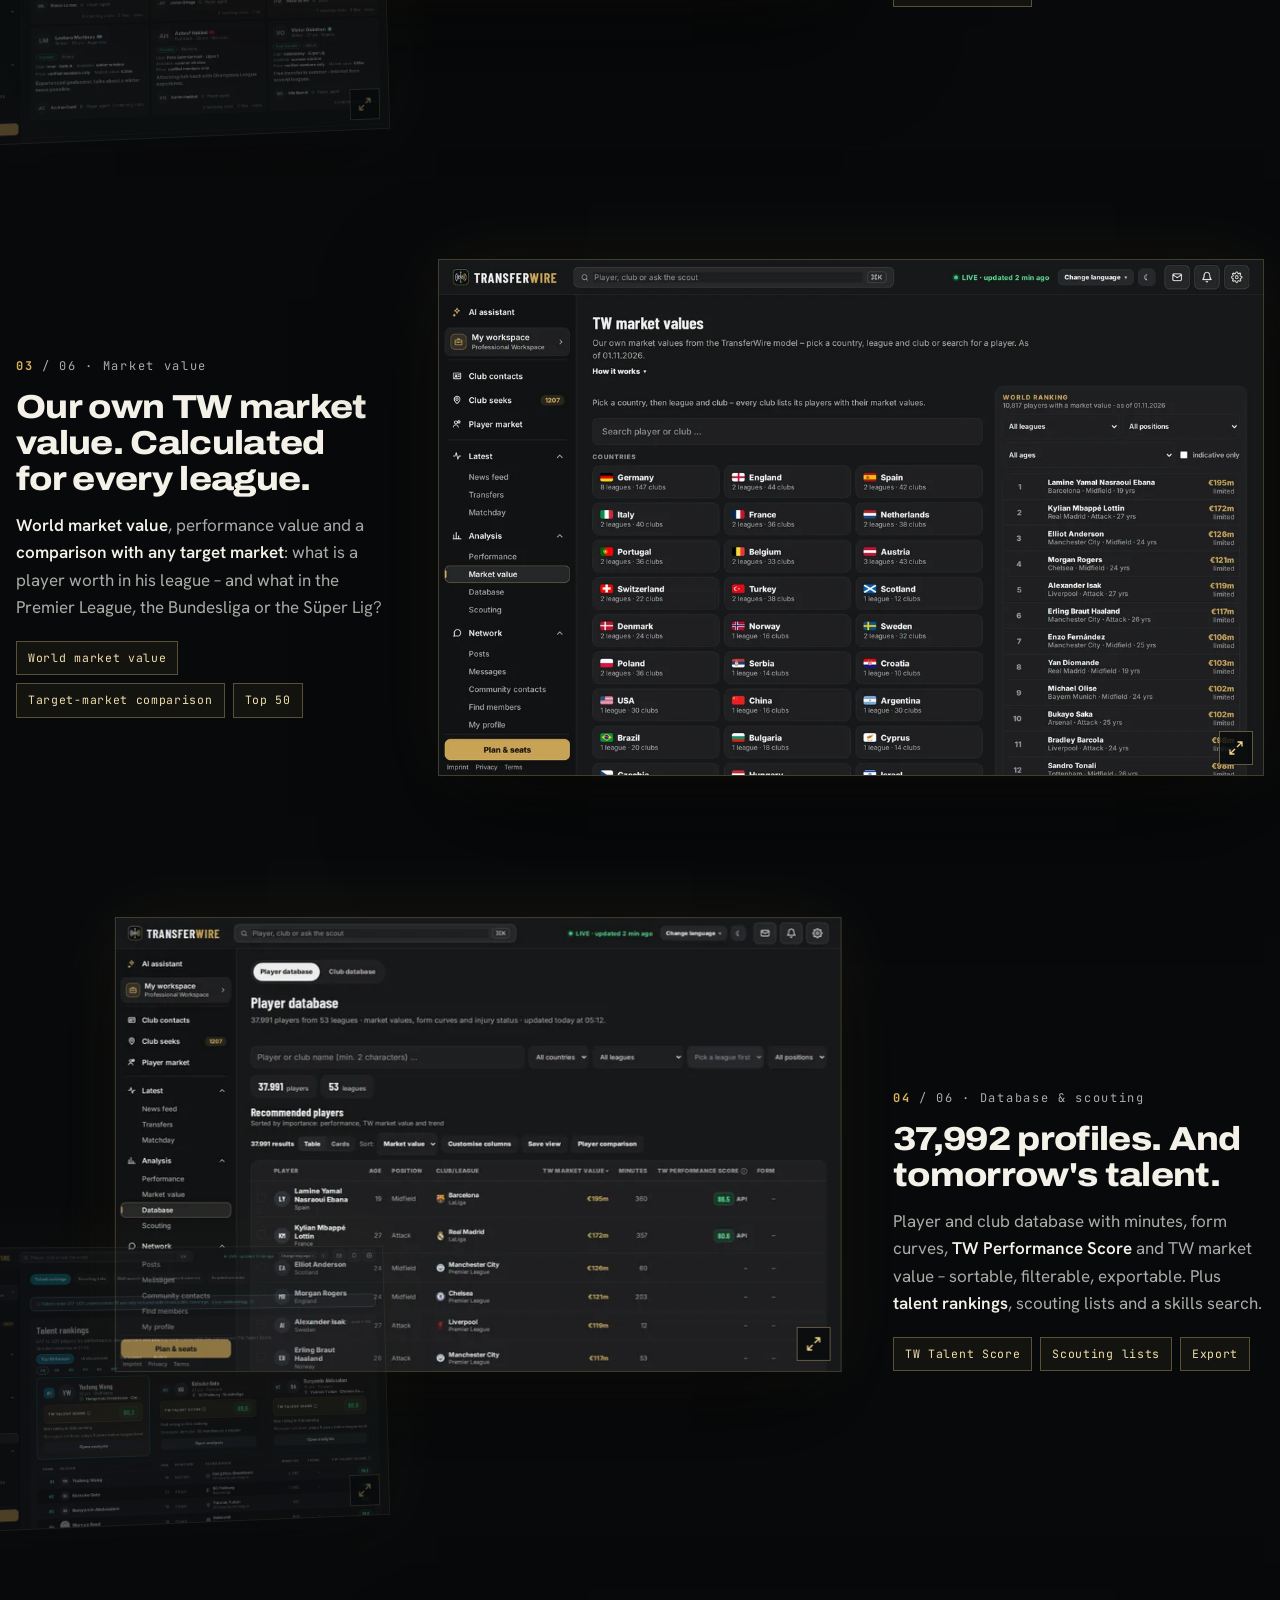
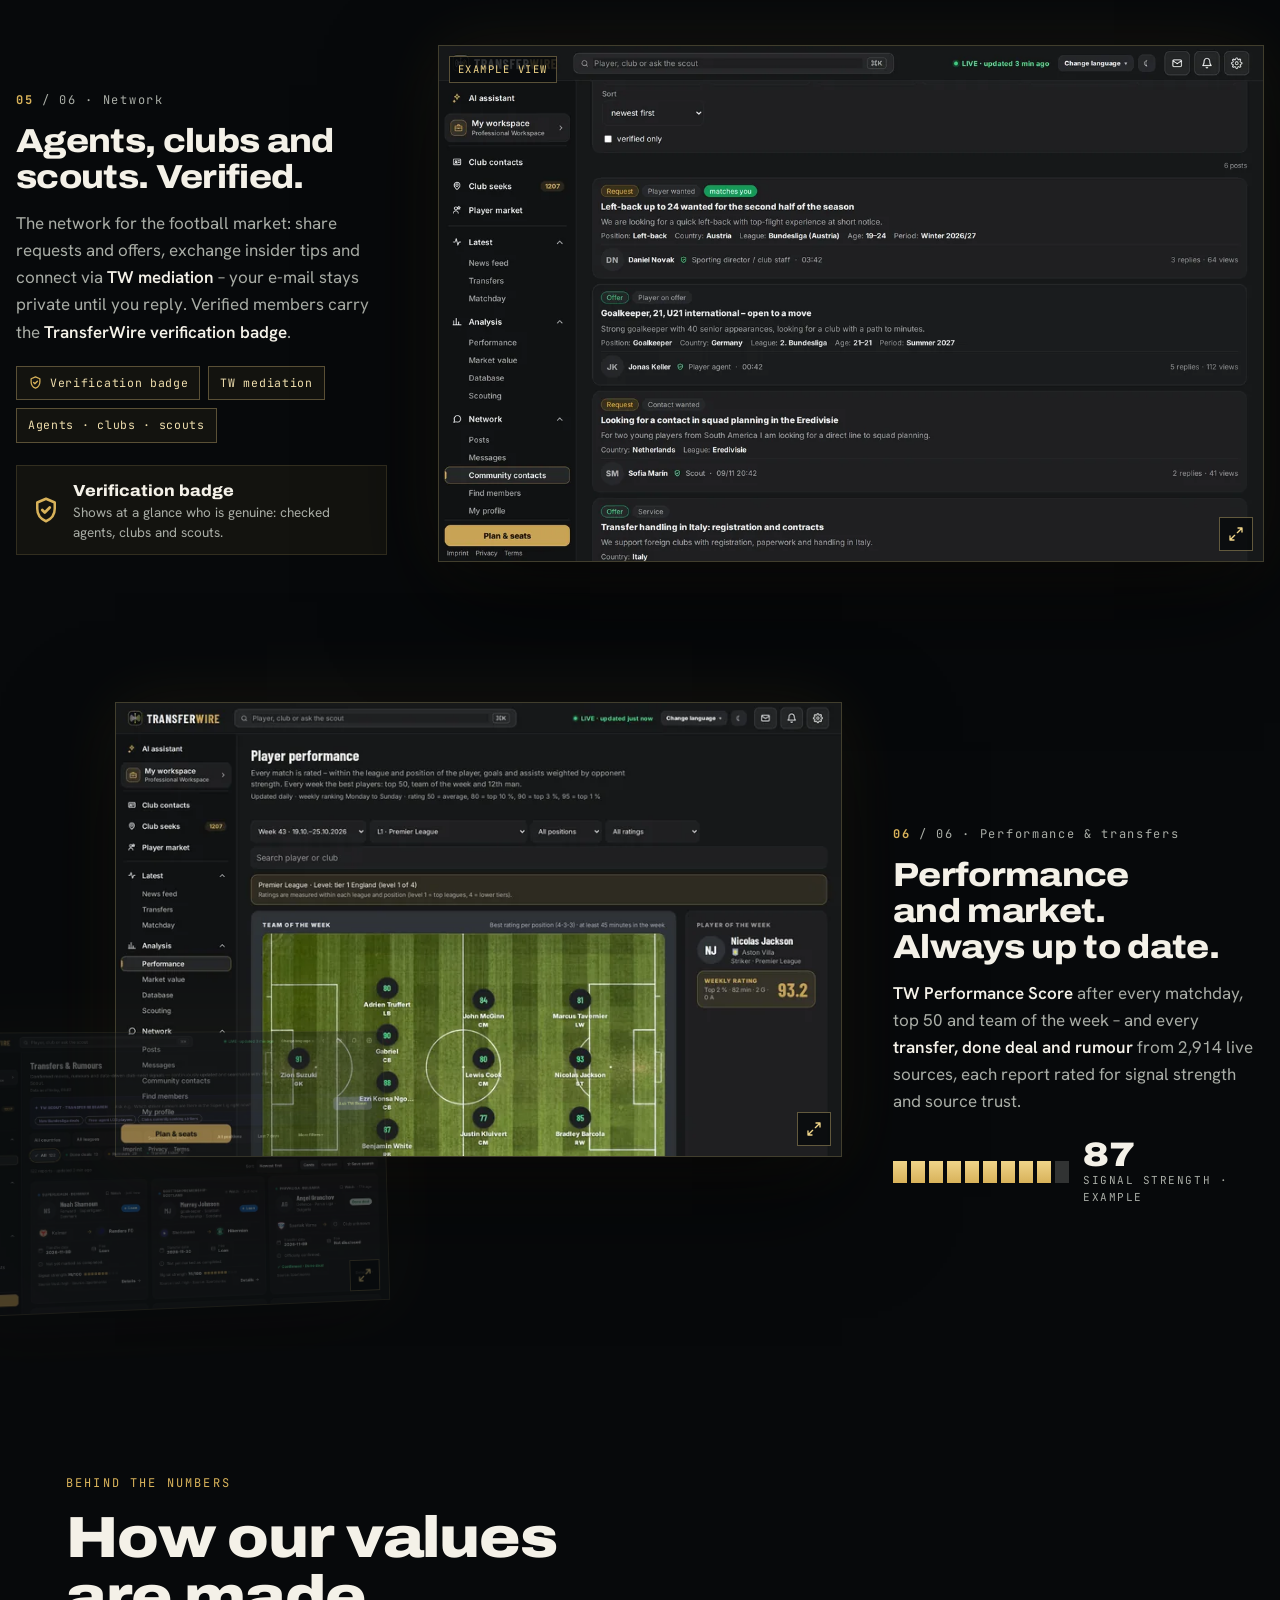
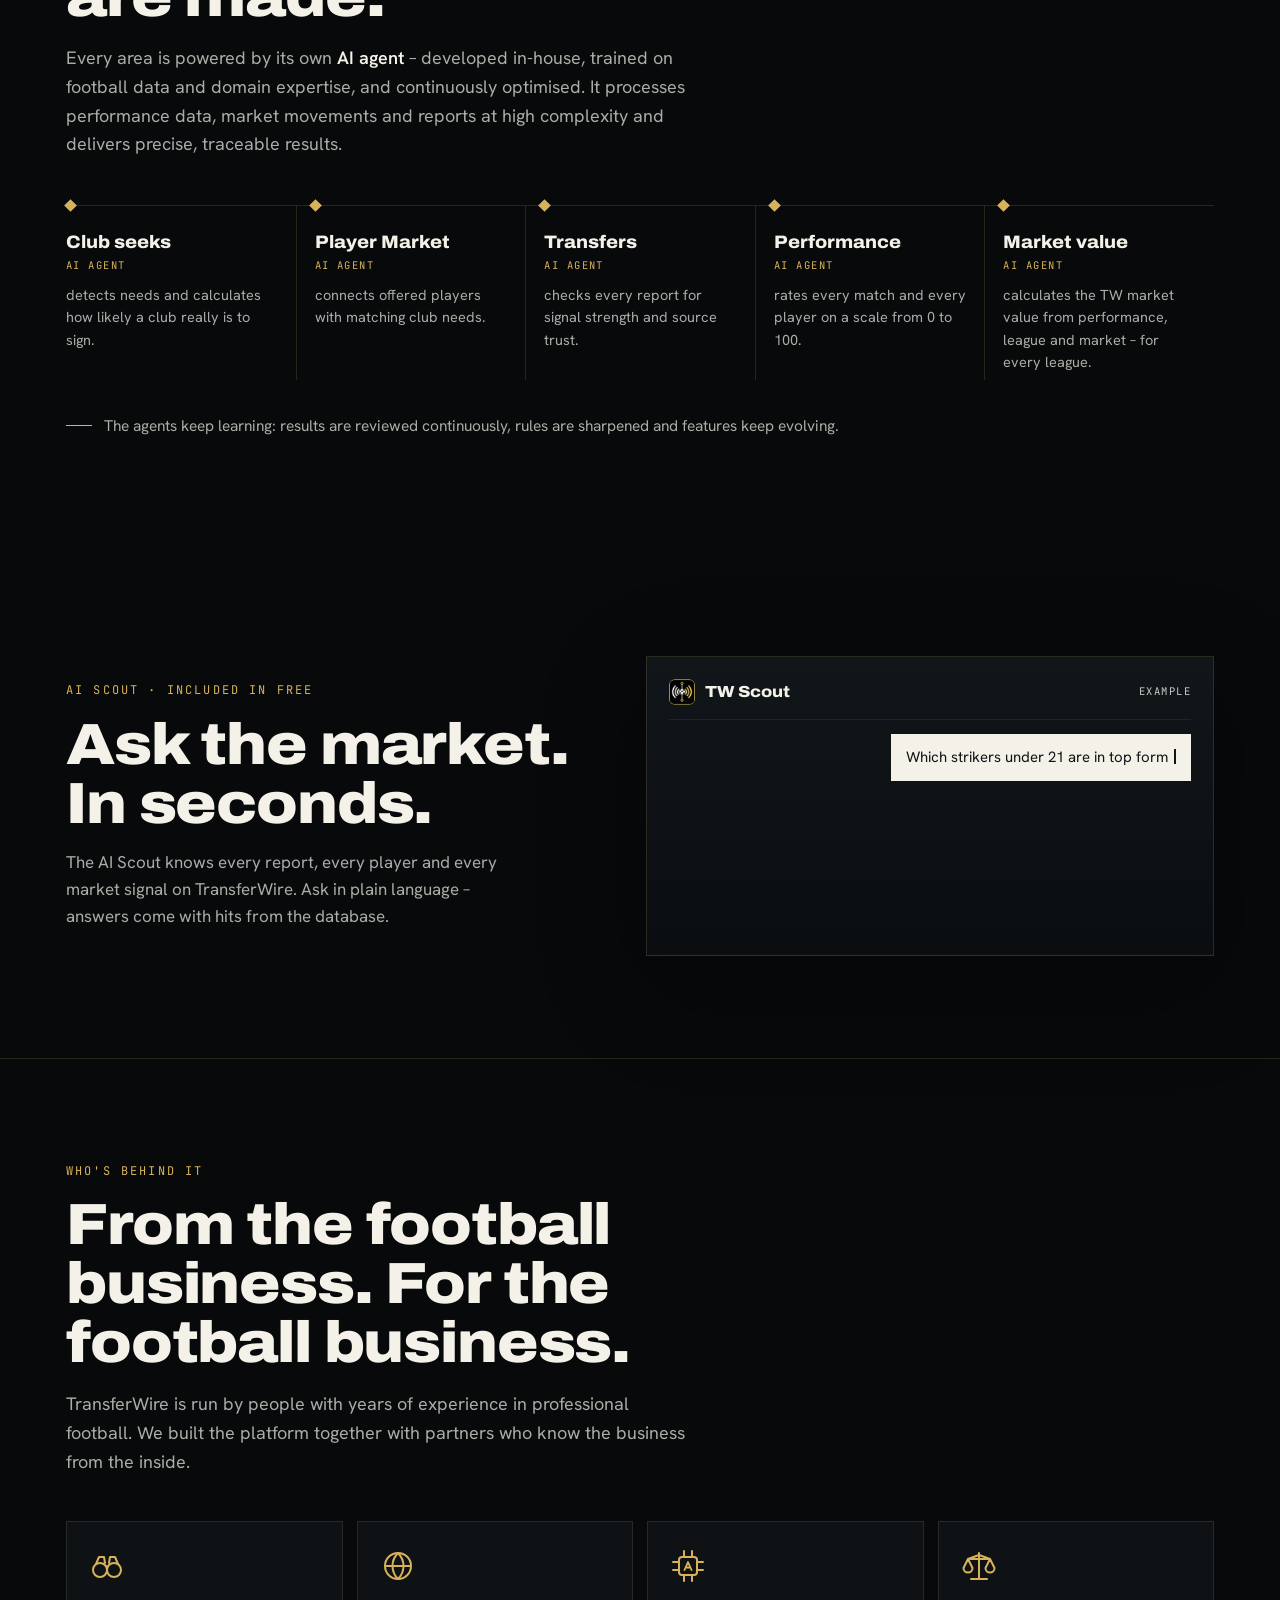
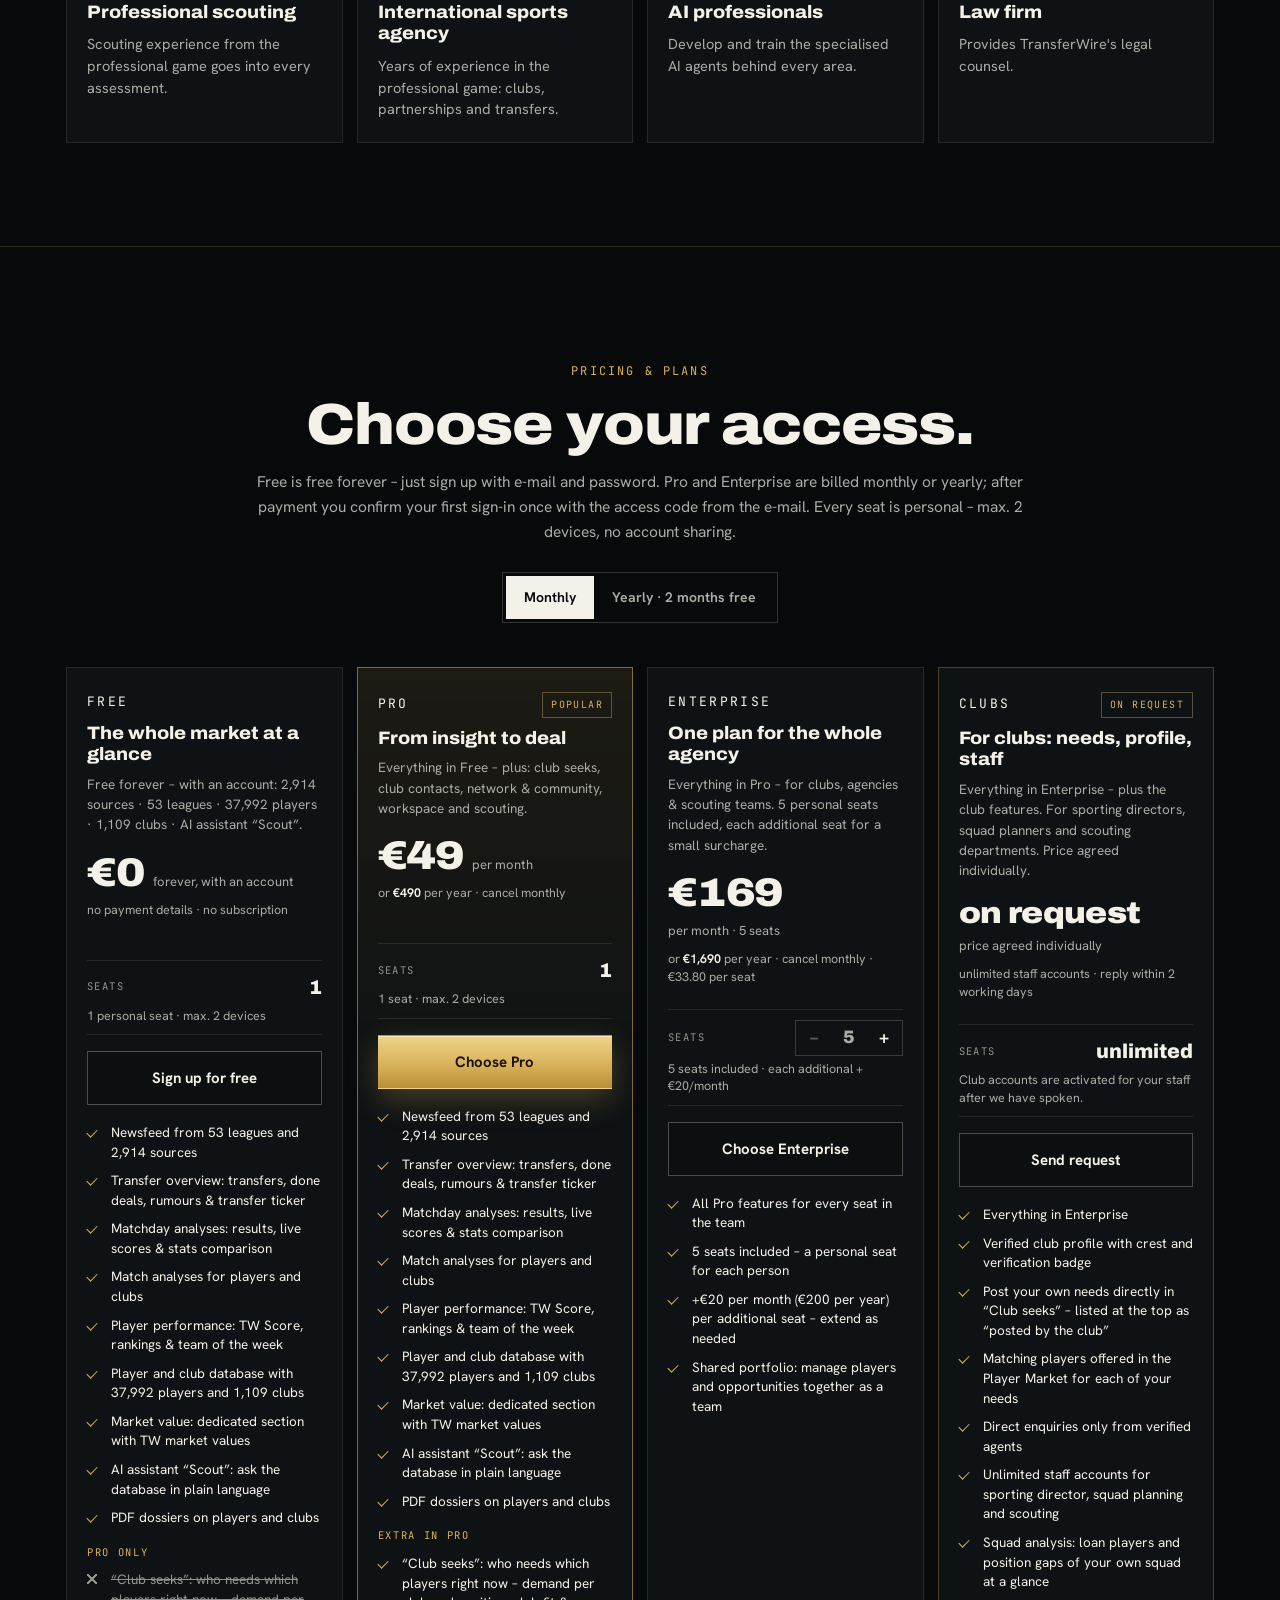
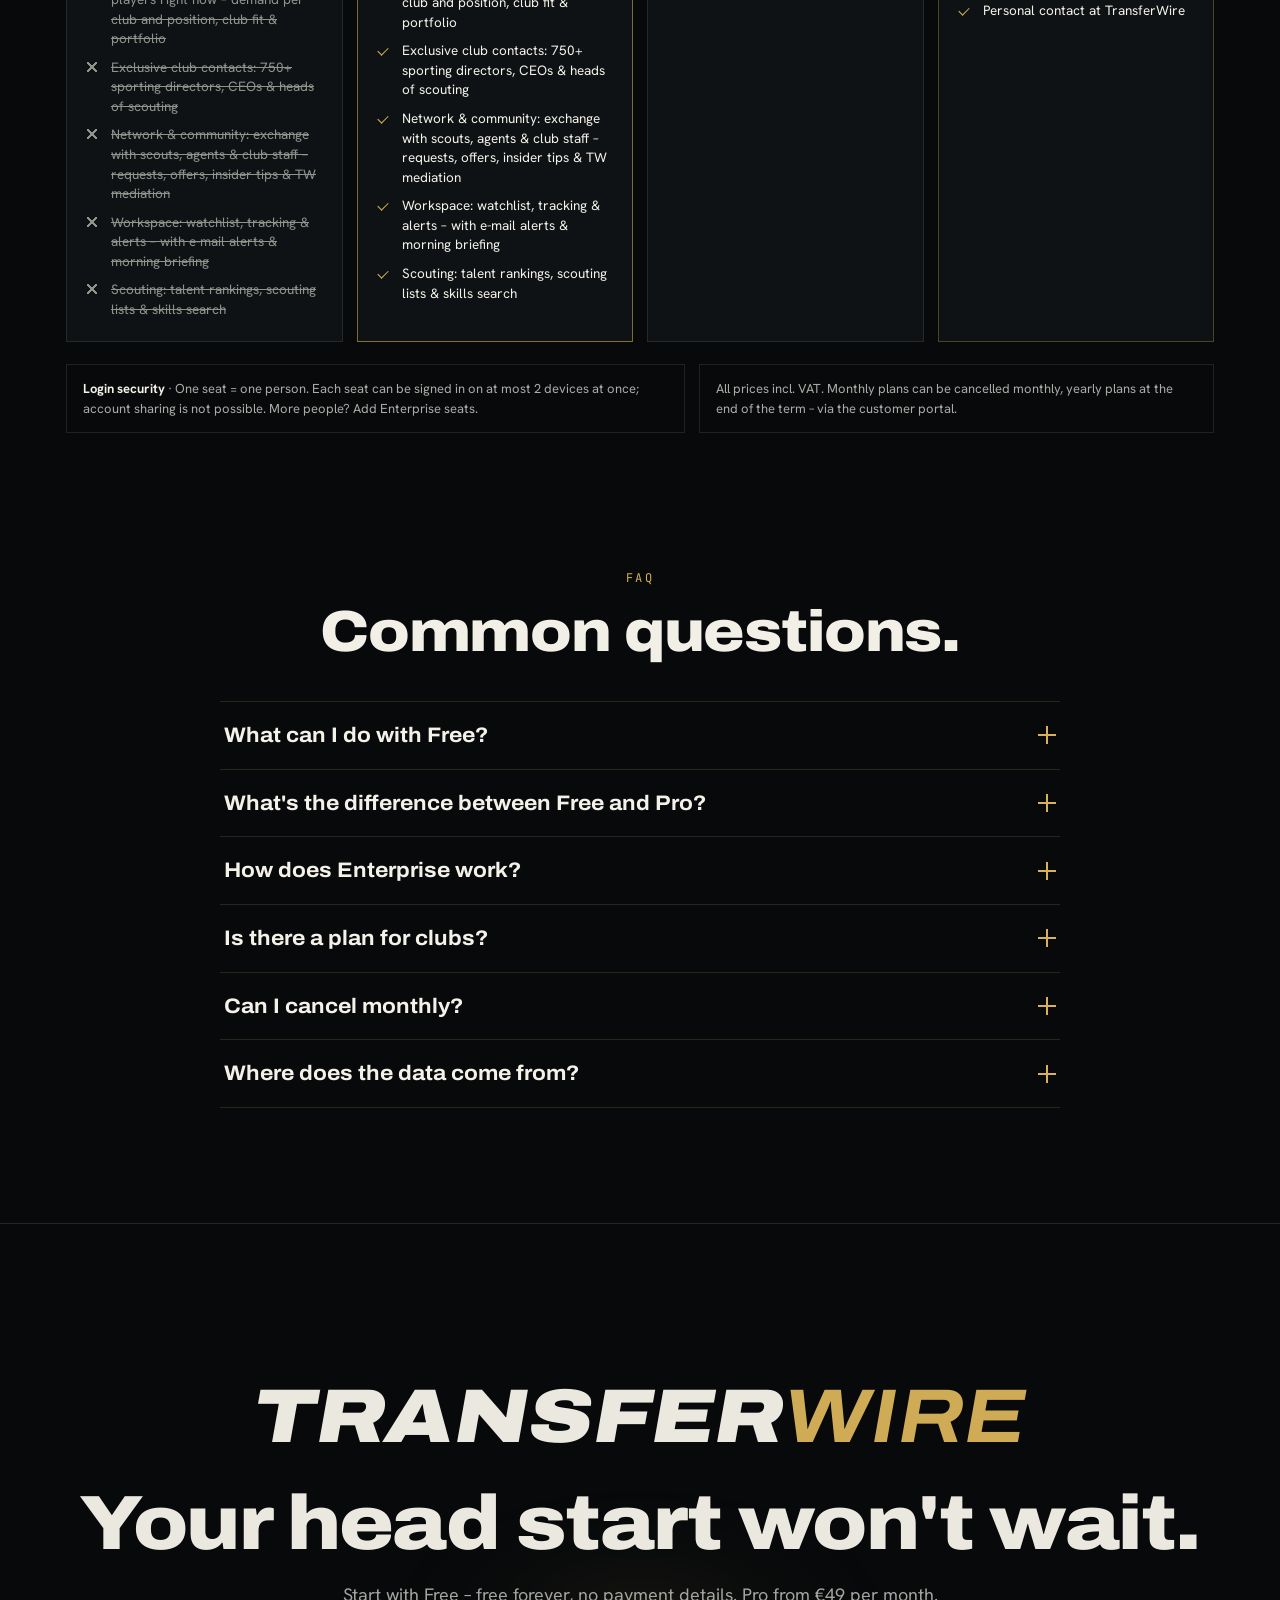
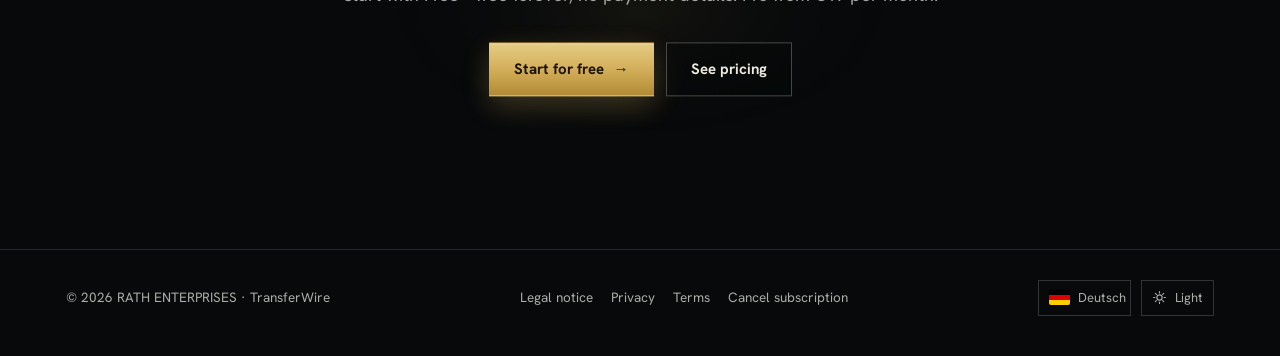
==== commit d5918442: "Startseite in sieben Sprachen (es, fr, it, pt, tr neu), Sprachmenue, Sprache nach Browser (OP 675)" ====
--- a/index.html
+++ b/index.html
@@ -3,13 +3,18 @@
 <head>
 <meta charset="utf-8">
 <meta name="viewport" content="width=device-width, initial-scale=1, viewport-fit=cover">
-<script>(function(){var d=document.documentElement;try{if(localStorage.getItem("tw_account")&&location.hash!=="#landing"){location.replace("/app.html"+(location.hash||""));return;}if(localStorage.getItem("tw_lang")==="de"&&!/[?&]sprache=en/.test(location.search)){location.replace("/de/"+location.search+(location.hash||""));return;}d.setAttribute("data-thema",localStorage.getItem("tw_dark")==="1"?"hell":"dunkel");}catch(e){}})();</script>
+<script>(function(){var d=document.documentElement;try{if(localStorage.getItem("tw_account")&&location.hash!=="#landing"){location.replace("/app.html"+(location.hash||""));return;}var S=["en","de","es","fr","it","pt","tr"],l=localStorage.getItem("tw_lang");if(!/[?&]sprache=/.test(location.search)){if(S.indexOf(l)<0){l=null;var n=navigator.languages&&navigator.languages.length?navigator.languages:[navigator.language||""];for(var i=0;i<n.length&&!l;i++){var k=String(n[i]||"").toLowerCase().split("-")[0];if(S.indexOf(k)>=0)l=k;}}if(l&&l!=="en"){location.replace("/"+l+"/"+location.search+(location.hash||""));return;}}d.setAttribute("data-thema",localStorage.getItem("tw_dark")==="1"?"hell":"dunkel");}catch(e){}})();</script>
 <title>TransferWire – Football transfers, club needs &amp; scouting from 53 leagues</title>
 <meta name="description" content="Transfer news and rumours, club needs with matching players, our own market values, scouting and a player database from 53 leagues – updated hourly. Start for free.">
 <meta name="robots" content="index, follow, max-image-preview:large">
 <link rel="canonical" href="https://transferwire.de/">
 <link rel="alternate" hreflang="en" href="https://transferwire.de/">
 <link rel="alternate" hreflang="de" href="https://transferwire.de/de/">
+<link rel="alternate" hreflang="es" href="https://transferwire.de/es/">
+<link rel="alternate" hreflang="fr" href="https://transferwire.de/fr/">
+<link rel="alternate" hreflang="it" href="https://transferwire.de/it/">
+<link rel="alternate" hreflang="pt-BR" href="https://transferwire.de/pt/">
+<link rel="alternate" hreflang="tr" href="https://transferwire.de/tr/">
 <link rel="alternate" hreflang="x-default" href="https://transferwire.de/">
 <link rel="icon" type="image/png" sizes="32x32" href="/assets/s2/fav-32.2fa695a5e4.png">
 <link rel="icon" type="image/png" sizes="192x192" href="/assets/s2/fav-192.6c2f13d9b5.png">
@@ -27,6 +32,11 @@
 <meta property="og:image:alt" content="TransferWire – Football intelligence. One move ahead.">
 <meta property="og:locale" content="en_US">
 <meta property="og:locale:alternate" content="de_DE">
+<meta property="og:locale:alternate" content="es_ES">
+<meta property="og:locale:alternate" content="fr_FR">
+<meta property="og:locale:alternate" content="it_IT">
+<meta property="og:locale:alternate" content="pt_BR">
+<meta property="og:locale:alternate" content="tr_TR">
 <meta name="twitter:card" content="summary_large_image">
 <meta name="twitter:title" content="TransferWire – Football intelligence. One move ahead.">
 <meta name="twitter:description" content="Transfers, talent and club needs from 53 leagues in one place – for agents, scouts, sporting directors and clubs.">
@@ -477,7 +487,7 @@
   .fx-shot { perspective:1800px }
 }
 </style>
-<script type="application/ld+json">{"@context":"https://schema.org","@graph":[{"@type":"Organization","@id":"https://transferwire.de/#org","name":"TransferWire","url":"https://transferwire.de/","logo":"https://transferwire.de/assets/s2/logo-512.503fe3673f.png"},{"@type":"WebSite","@id":"https://transferwire.de/#web","url":"https://transferwire.de/","name":"TransferWire","inLanguage":["en","de"],"publisher":{"@id":"https://transferwire.de/#org"}},{"@type":"WebPage","@id":"https://transferwire.de/#seite","url":"https://transferwire.de/","name":"TransferWire – Football transfers, club needs & scouting from 53 leagues","description":"Transfer news and rumours, club needs with matching players, our own market values, scouting and a player database from 53 leagues – updated hourly. Start for free.","inLanguage":"en","isPartOf":{"@id":"https://transferwire.de/#web"},"primaryImageOfPage":"https://transferwire.de/assets/s2/og-en.8e86813706.jpg"},{"@type":"SoftwareApplication","name":"TransferWire","applicationCategory":"BusinessApplication","applicationSubCategory":"Football transfer and scouting platform","operatingSystem":"Web","url":"https://transferwire.de/app.html","description":"Transfer news and rumours, club needs with matching players, our own market values, scouting and a player database from 53 leagues – updated hourly. Start for free.","inLanguage":["en","de"],"offers":[{"@type":"Offer","name":"Free","price":"0","priceCurrency":"EUR"},{"@type":"Offer","name":"Pro","price":"49","priceCurrency":"EUR"},{"@type":"Offer","name":"Enterprise","price":"169","priceCurrency":"EUR"}]},{"@type":"FAQPage","inLanguage":"en","mainEntity":[{"@type":"Question","name":"What can I do with Free?","acceptedAnswer":{"@type":"Answer","text":"Free is free forever: sign up with e-mail and password – no payment details. You get the newsfeed, transfers, matchday, player performance, the player and club database, the market value section, the AI assistant “Scout” and PDF dossiers."}},{"@type":"Question","name":"What's the difference between Free and Pro?","acceptedAnswer":{"@type":"Answer","text":"Free shows you the market – Pro gets you to the deal. With Pro (€49/month or €490/year) “Club seeks” shows you which club needs which player right now and how likely it is to sign. You reach more than 750 decision-makers directly through the club contacts, offer players in the Player Market and exchange with scouts, agents and clubs in the network. The workspace keeps you up to date with alerts and a morning briefing, plus scouting with talent rankings."}},{"@type":"Question","name":"How does Enterprise work?","acceptedAnswer":{"@type":"Answer","text":"Enterprise includes all Pro features for a whole team: 5 personal seats are included in the base price of €169/month (€1,690/year); each additional seat costs €20/month (€200/year). You choose the number of seats directly when booking. After payment you receive a personal team code with an invitation link for each additional seat by e-mail – your colleagues sign up for free, redeem the code and get all Pro features right away."}},{"@type":"Question","name":"Is there a plan for clubs?","acceptedAnswer":{"@type":"Answer","text":"Yes. The “Clubs” plan includes everything in Enterprise plus the club features: a verified club profile with verification badge, your own needs in “Club seeks”, matching offers from the Player Market and unlimited staff accounts. We agree the price individually – just send a request and we will get back to you within 2 working days."}},{"@type":"Question","name":"Can I cancel monthly?","acceptedAnswer":{"@type":"Answer","text":"Yes. Monthly plans can be cancelled any time to the next billing date, yearly plans at the end of the term – via the customer portal. Afterwards you keep using TransferWire with Free."}},{"@type":"Question","name":"Where does the data come from?","acceptedAnswer":{"@type":"Answer","text":"From 2,914 live sources, official club channels and sports data partners – combined with insider tips from our network. On top of that we work with private data providers: country by country they deliver match statistics, performance analyses and further match data from every one of our leagues. Every report carries a reliability grade."}}]}]}</script>
+<script type="application/ld+json">{"@context":"https://schema.org","@graph":[{"@type":"Organization","@id":"https://transferwire.de/#org","name":"TransferWire","url":"https://transferwire.de/","logo":"https://transferwire.de/assets/s2/logo-512.503fe3673f.png"},{"@type":"WebSite","@id":"https://transferwire.de/#web","url":"https://transferwire.de/","name":"TransferWire","inLanguage":["en","de","es","fr","it","pt-BR","tr"],"publisher":{"@id":"https://transferwire.de/#org"}},{"@type":"WebPage","@id":"https://transferwire.de/#seite","url":"https://transferwire.de/","name":"TransferWire – Football transfers, club needs & scouting from 53 leagues","description":"Transfer news and rumours, club needs with matching players, our own market values, scouting and a player database from 53 leagues – updated hourly. Start for free.","inLanguage":"en","isPartOf":{"@id":"https://transferwire.de/#web"},"primaryImageOfPage":"https://transferwire.de/assets/s2/og-en.8e86813706.jpg"},{"@type":"SoftwareApplication","name":"TransferWire","applicationCategory":"BusinessApplication","applicationSubCategory":"Football transfer and scouting platform","operatingSystem":"Web","url":"https://transferwire.de/app.html","description":"Transfer news and rumours, club needs with matching players, our own market values, scouting and a player database from 53 leagues – updated hourly. Start for free.","inLanguage":["en","de","es","fr","it","pt-BR","tr"],"offers":[{"@type":"Offer","name":"Free","price":"0","priceCurrency":"EUR"},{"@type":"Offer","name":"Pro","price":"49","priceCurrency":"EUR"},{"@type":"Offer","name":"Enterprise","price":"169","priceCurrency":"EUR"}]},{"@type":"FAQPage","inLanguage":"en","mainEntity":[{"@type":"Question","name":"What can I do with Free?","acceptedAnswer":{"@type":"Answer","text":"Free is free forever: sign up with e-mail and password – no payment details. You get the newsfeed, transfers, matchday, player performance, the player and club database, the market value section, the AI assistant “Scout” and PDF dossiers."}},{"@type":"Question","name":"What's the difference between Free and Pro?","acceptedAnswer":{"@type":"Answer","text":"Free shows you the market – Pro gets you to the deal. With Pro (€49/month or €490/year) “Club seeks” shows you which club needs which player right now and how likely it is to sign. You reach more than 750 decision-makers directly through the club contacts, offer players in the Player Market and exchange with scouts, agents and clubs in the network. The workspace keeps you up to date with alerts and a morning briefing, plus scouting with talent rankings."}},{"@type":"Question","name":"How does Enterprise work?","acceptedAnswer":{"@type":"Answer","text":"Enterprise includes all Pro features for a whole team: 5 personal seats are included in the base price of €169/month (€1,690/year); each additional seat costs €20/month (€200/year). You choose the number of seats directly when booking. After payment you receive a personal team code with an invitation link for each additional seat by e-mail – your colleagues sign up for free, redeem the code and get all Pro features right away."}},{"@type":"Question","name":"Is there a plan for clubs?","acceptedAnswer":{"@type":"Answer","text":"Yes. The “Clubs” plan includes everything in Enterprise plus the club features: a verified club profile with verification badge, your own needs in “Club seeks”, matching offers from the Player Market and unlimited staff accounts. We agree the price individually – just send a request and we will get back to you within 2 working days."}},{"@type":"Question","name":"Can I cancel monthly?","acceptedAnswer":{"@type":"Answer","text":"Yes. Monthly plans can be cancelled any time to the next billing date, yearly plans at the end of the term – via the customer portal. Afterwards you keep using TransferWire with Free."}},{"@type":"Question","name":"Where does the data come from?","acceptedAnswer":{"@type":"Answer","text":"From 2,914 live sources, official club channels and sports data partners – combined with insider tips from our network. On top of that we work with private data providers: country by country they deliver match statistics, performance analyses and further match data from every one of our leagues. Every report carries a reliability grade."}}]}]}</script>
 </head>
 <body>
 <a class="sprung" href="#inhalt">Skip to content</a>
@@ -487,6 +497,11 @@
 <clipPath id="fl-gb-t"><path d="M30,15 h30 v15 z v15 h-30 z h-30 v-15 z v-15 h30 z"/></clipPath>
 <symbol id="fl-gb" viewBox="0 0 60 30" preserveAspectRatio="xMidYMid slice"><g clip-path="url(#fl-gb-s)"><path d="M0,0 v30 h60 v-30 z" fill="#012169"/><path d="M0,0 L60,30 M60,0 L0,30" stroke="#fff" stroke-width="6"/><path d="M0,0 L60,30 M60,0 L0,30" clip-path="url(#fl-gb-t)" stroke="#C8102E" stroke-width="4"/><path d="M30,0 v30 M0,15 h60" stroke="#fff" stroke-width="10"/><path d="M30,0 v30 M0,15 h60" stroke="#C8102E" stroke-width="6"/></g></symbol>
 <symbol id="fl-de" viewBox="0 0 5 3" preserveAspectRatio="xMidYMid slice"><rect width="5" height="1" y="0" fill="#000"/><rect width="5" height="1" y="1" fill="#DD0000"/><rect width="5" height="1" y="2" fill="#FFCE00"/></symbol>
+<symbol id="fl-es" viewBox="0 0 6 4" preserveAspectRatio="xMidYMid slice"><rect width="6" height="4" fill="#AA151B"/><rect width="6" height="2" y="1" fill="#F1BF00"/></symbol>
+<symbol id="fl-fr" viewBox="0 0 3 2" preserveAspectRatio="xMidYMid slice"><rect width="1" height="2" fill="#0055A4"/><rect width="1" height="2" x="1" fill="#fff"/><rect width="1" height="2" x="2" fill="#EF4135"/></symbol>
+<symbol id="fl-it" viewBox="0 0 3 2" preserveAspectRatio="xMidYMid slice"><rect width="1" height="2" fill="#009246"/><rect width="1" height="2" x="1" fill="#fff"/><rect width="1" height="2" x="2" fill="#CE2B37"/></symbol>
+<symbol id="fl-br" viewBox="0 0 28 20" preserveAspectRatio="xMidYMid slice"><rect width="28" height="20" fill="#009C3B"/><path d="M14 2.6 25.4 10 14 17.4 2.6 10z" fill="#FFDF00"/><circle cx="14" cy="10" r="4.5" fill="#002776"/></symbol>
+<symbol id="fl-tr" viewBox="0 0 30 20" preserveAspectRatio="xMidYMid slice"><rect width="30" height="20" fill="#E30A17"/><circle cx="11.5" cy="10" r="5" fill="#fff"/><circle cx="12.75" cy="10" r="4" fill="#E30A17"/><path d="M14.80 10.00 16.49 9.41 16.53 7.62 17.61 9.05 19.32 8.53 18.30 10.00 19.32 11.47 17.61 10.95 16.53 12.38 16.49 10.59z" fill="#fff"/></symbol>
 <symbol id="ic-haken" viewBox="0 0 24 24"><path d="M12 3l7 3v5c0 5-3.5 8.5-7 10-3.5-1.5-7-5-7-10V6l7-3z" fill="none" stroke="currentColor" stroke-width="2" stroke-linejoin="round"/><path d="M9 12l2 2 4-4" fill="none" stroke="currentColor" stroke-width="2.2" stroke-linecap="round" stroke-linejoin="round"/></symbol>
 <symbol id="ic-sonne" viewBox="0 0 24 24"><circle cx="12" cy="12" r="4.2" fill="none" stroke="currentColor" stroke-width="1.8"/><path d="M12 2.5v2.2M12 19.3v2.2M2.5 12h2.2M19.3 12h2.2M5.3 5.3l1.6 1.6M17.1 17.1l1.6 1.6M5.3 18.7l1.6-1.6M17.1 6.9l1.6-1.6" stroke="currentColor" stroke-width="1.8" stroke-linecap="round"/></symbol>
 <symbol id="ic-mond" viewBox="0 0 24 24"><path d="M20 14.5A8 8 0 0 1 9.5 4a8 8 0 1 0 10.5 10.5z" fill="none" stroke="currentColor" stroke-width="1.8" stroke-linejoin="round"/></symbol>
@@ -503,7 +518,7 @@
         <span>TRANSFER<b>WIRE</b></span>
       </a>
       <nav class="nav-rechts" aria-label="Main navigation">
-        <div class="sprache"><button type="button" class="sprach-knopf" data-sprache-knopf aria-haspopup="true" aria-expanded="false" aria-controls="sprachMenue" aria-label="Choose language: English"><svg class="flagge" aria-hidden="true" focusable="false"><use href="#fl-gb"/></svg><span class="name">English</span><span class="kurz">EN</span><span class="pfeil" aria-hidden="true"></span></button><div class="sprach-menue" id="sprachMenue" role="menu" hidden><a href="/" lang="en" hreflang="en" data-sprache="en" aria-current="true" role="menuitem"><svg class="flagge" aria-hidden="true" focusable="false"><use href="#fl-gb"/></svg>English</a><a href="/de/" lang="de" hreflang="de" data-sprache="de" role="menuitem"><svg class="flagge" aria-hidden="true" focusable="false"><use href="#fl-de"/></svg>Deutsch</a></div></div>
+        <div class="sprache"><button type="button" class="sprach-knopf" data-sprache-knopf aria-haspopup="true" aria-expanded="false" aria-controls="sprachMenue" aria-label="Choose language: English"><svg class="flagge" aria-hidden="true" focusable="false"><use href="#fl-gb"/></svg><span class="name">English</span><span class="kurz">EN</span><span class="pfeil" aria-hidden="true"></span></button><div class="sprach-menue" id="sprachMenue" role="menu" hidden><a href="/" lang="en" hreflang="en" data-sprache="en" aria-current="true" role="menuitem"><svg class="flagge" aria-hidden="true" focusable="false"><use href="#fl-gb"/></svg>English</a><a href="/de/" lang="de" hreflang="de" data-sprache="de" role="menuitem"><svg class="flagge" aria-hidden="true" focusable="false"><use href="#fl-de"/></svg>Deutsch</a><a href="/es/" lang="es" hreflang="es" data-sprache="es" role="menuitem"><svg class="flagge" aria-hidden="true" focusable="false"><use href="#fl-es"/></svg>Español</a><a href="/fr/" lang="fr" hreflang="fr" data-sprache="fr" role="menuitem"><svg class="flagge" aria-hidden="true" focusable="false"><use href="#fl-fr"/></svg>Français</a><a href="/it/" lang="it" hreflang="it" data-sprache="it" role="menuitem"><svg class="flagge" aria-hidden="true" focusable="false"><use href="#fl-it"/></svg>Italiano</a><a href="/pt/" lang="pt-BR" hreflang="pt-BR" data-sprache="pt" role="menuitem"><svg class="flagge" aria-hidden="true" focusable="false"><use href="#fl-br"/></svg>Português</a><a href="/tr/" lang="tr" hreflang="tr" data-sprache="tr" role="menuitem"><svg class="flagge" aria-hidden="true" focusable="false"><use href="#fl-tr"/></svg>Türkçe</a></div></div>
         <a class="nav-link weg" href="#funktionen">Features</a>
         <a class="nav-link weg" href="#preise">Pricing</a>
         <button type="button" class="thema-knopf" data-thema-knopf data-zu-hell="Switch to light design" data-zu-dunkel="Switch to dark design" aria-label="Switch to light design"><svg class="sonne" aria-hidden="true"><use href="#ic-sonne"/></svg><svg class="mond" aria-hidden="true"><use href="#ic-mond"/></svg></button>
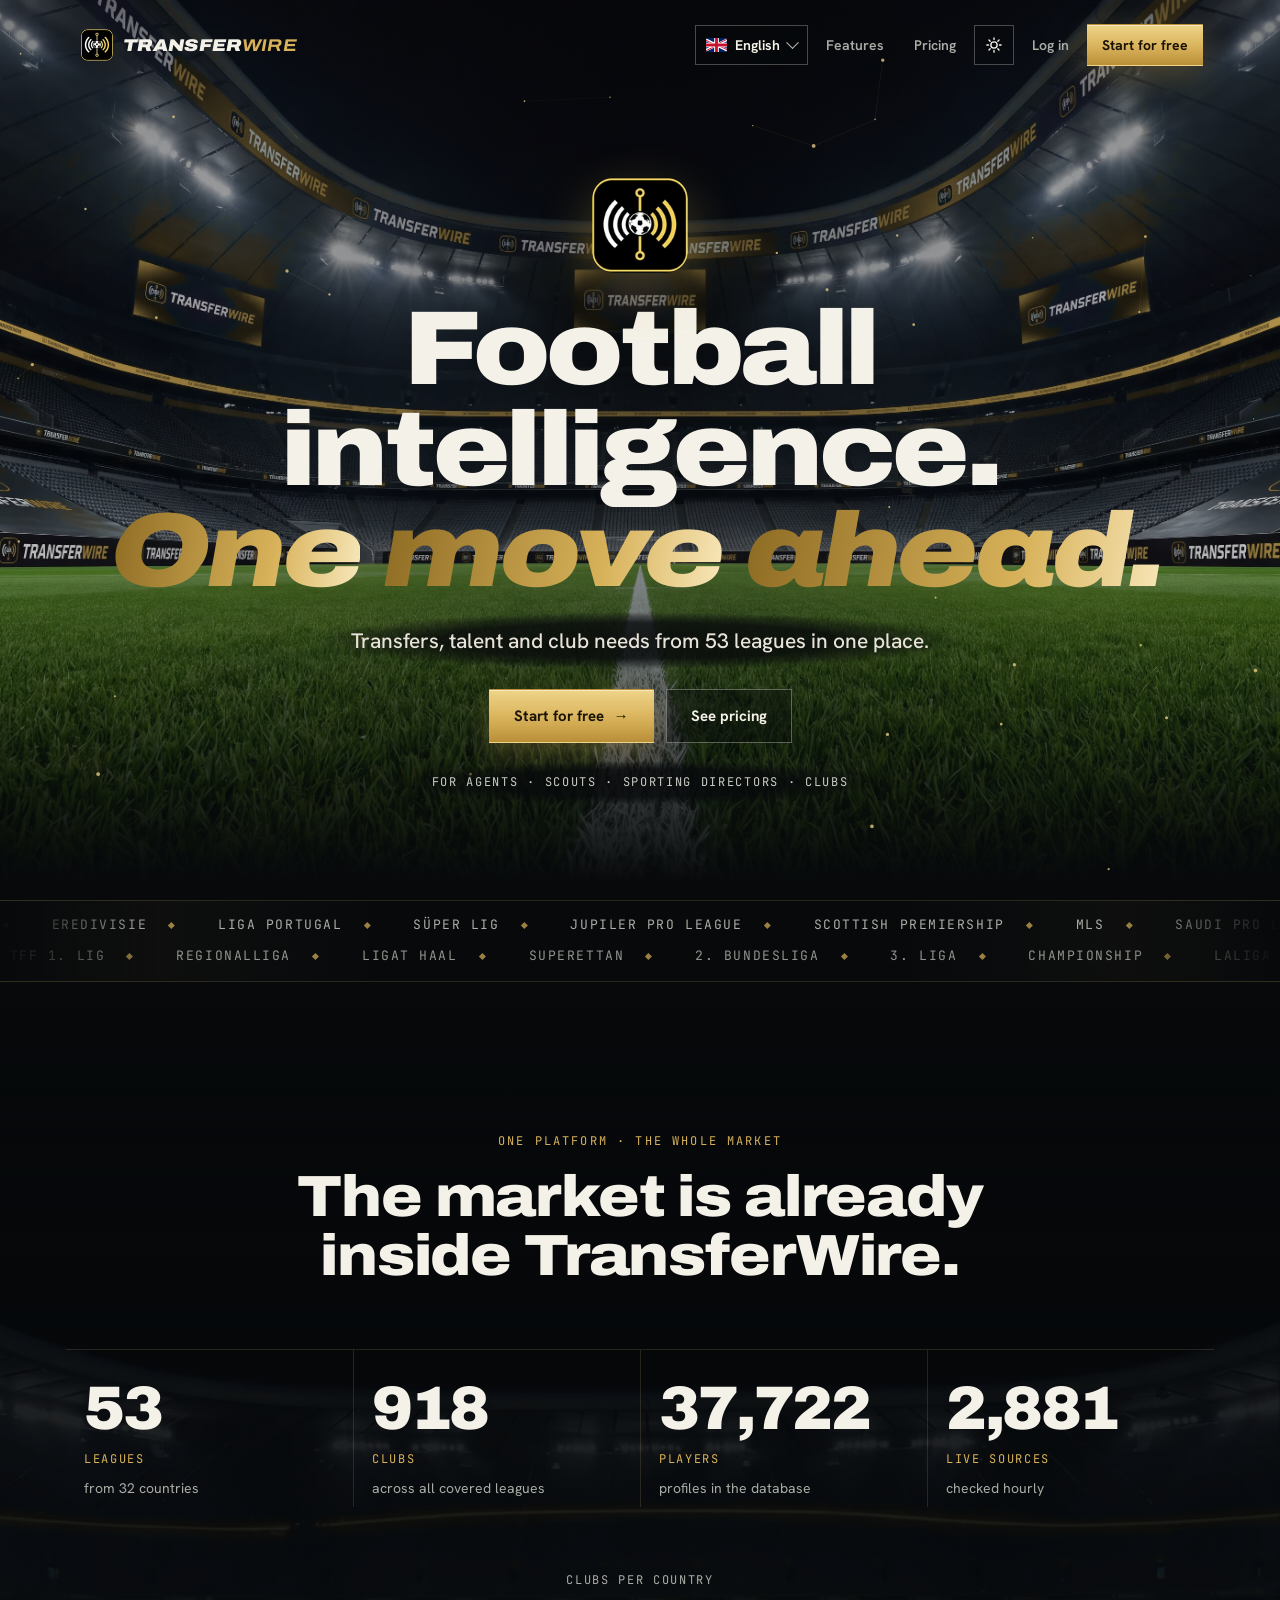
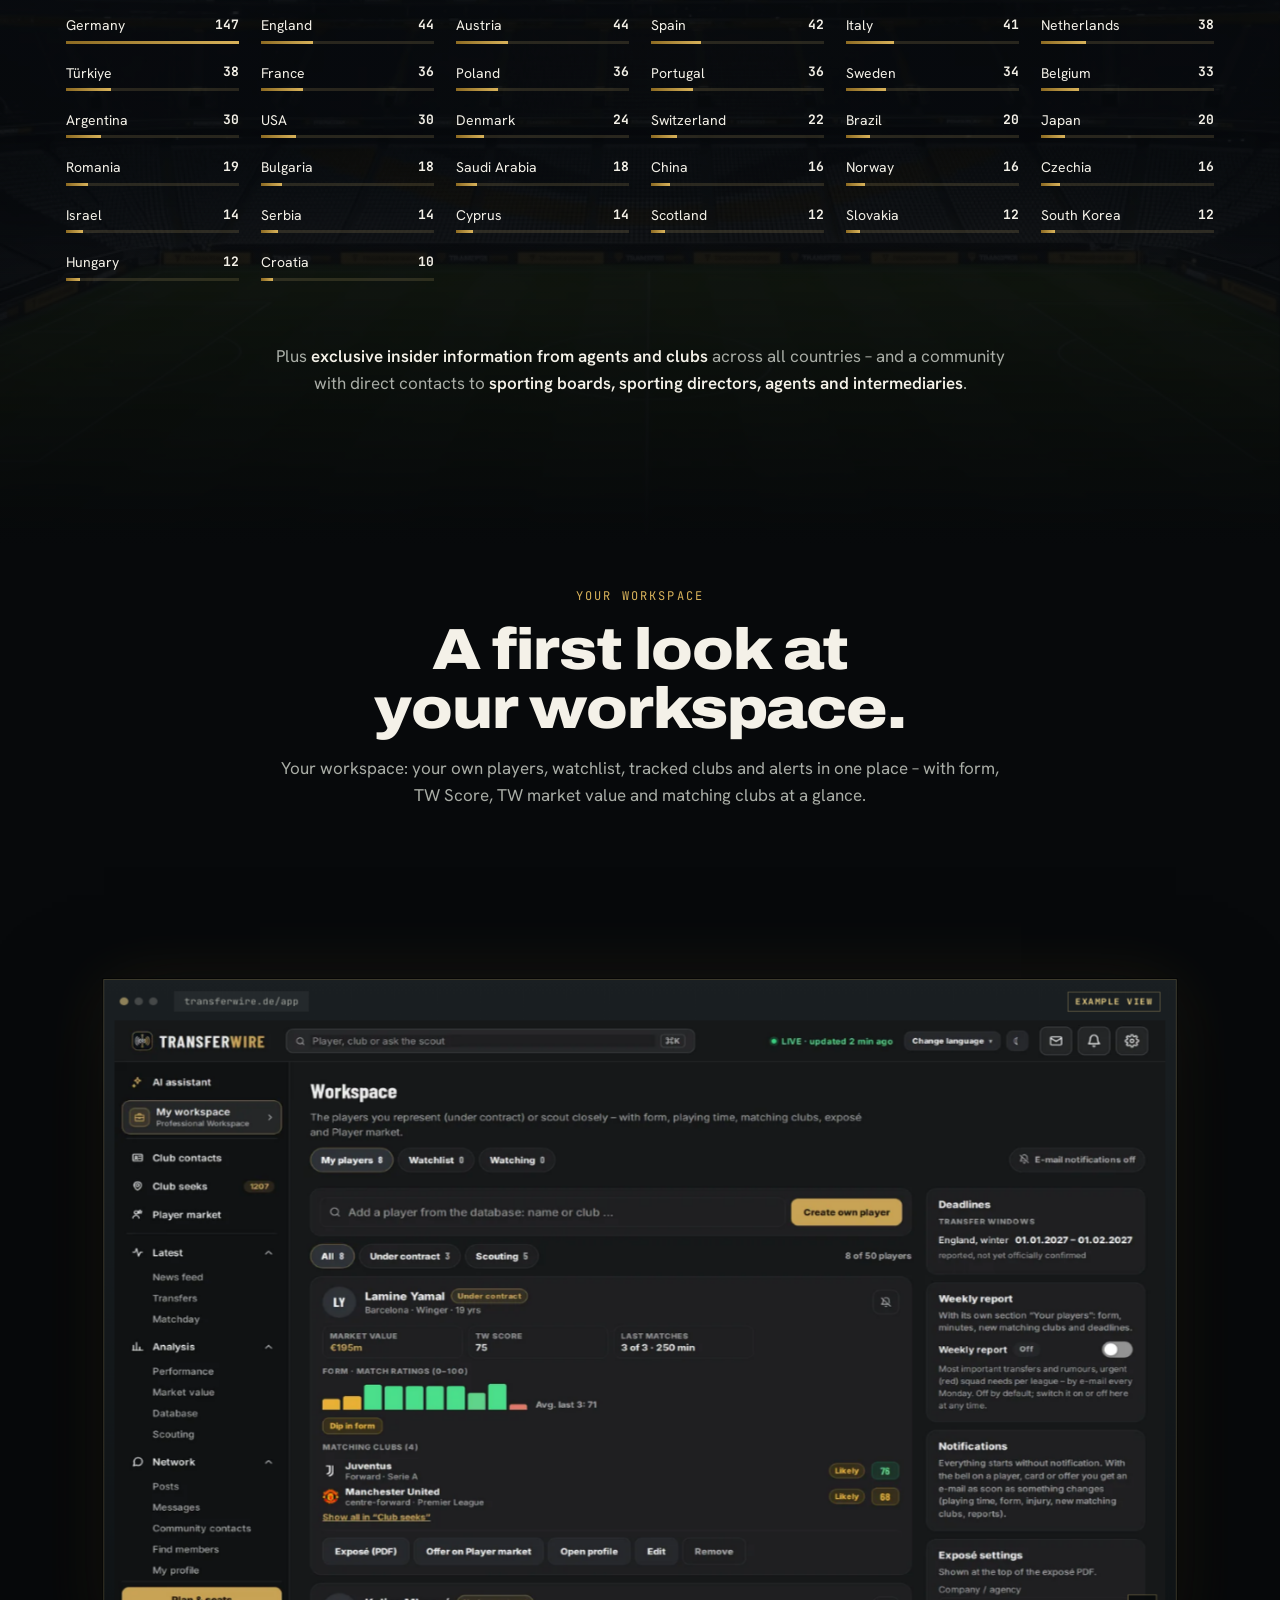
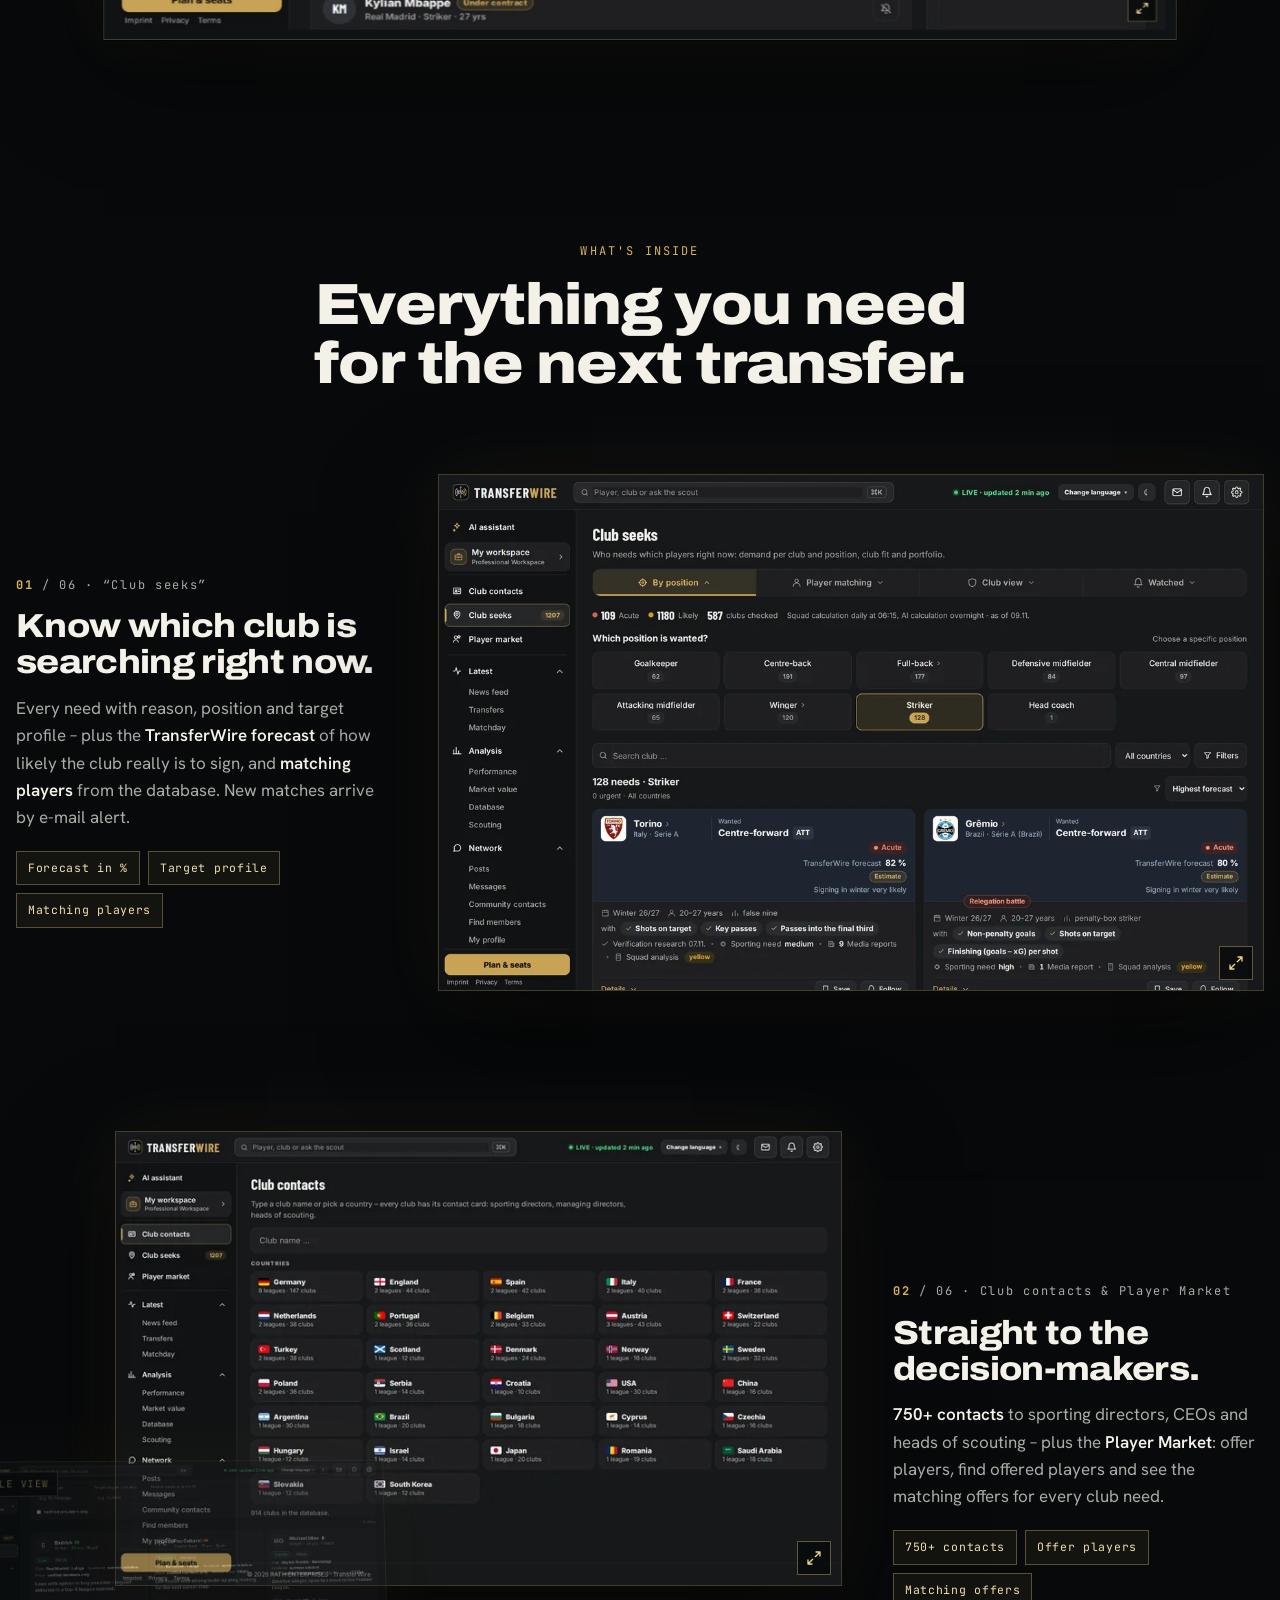
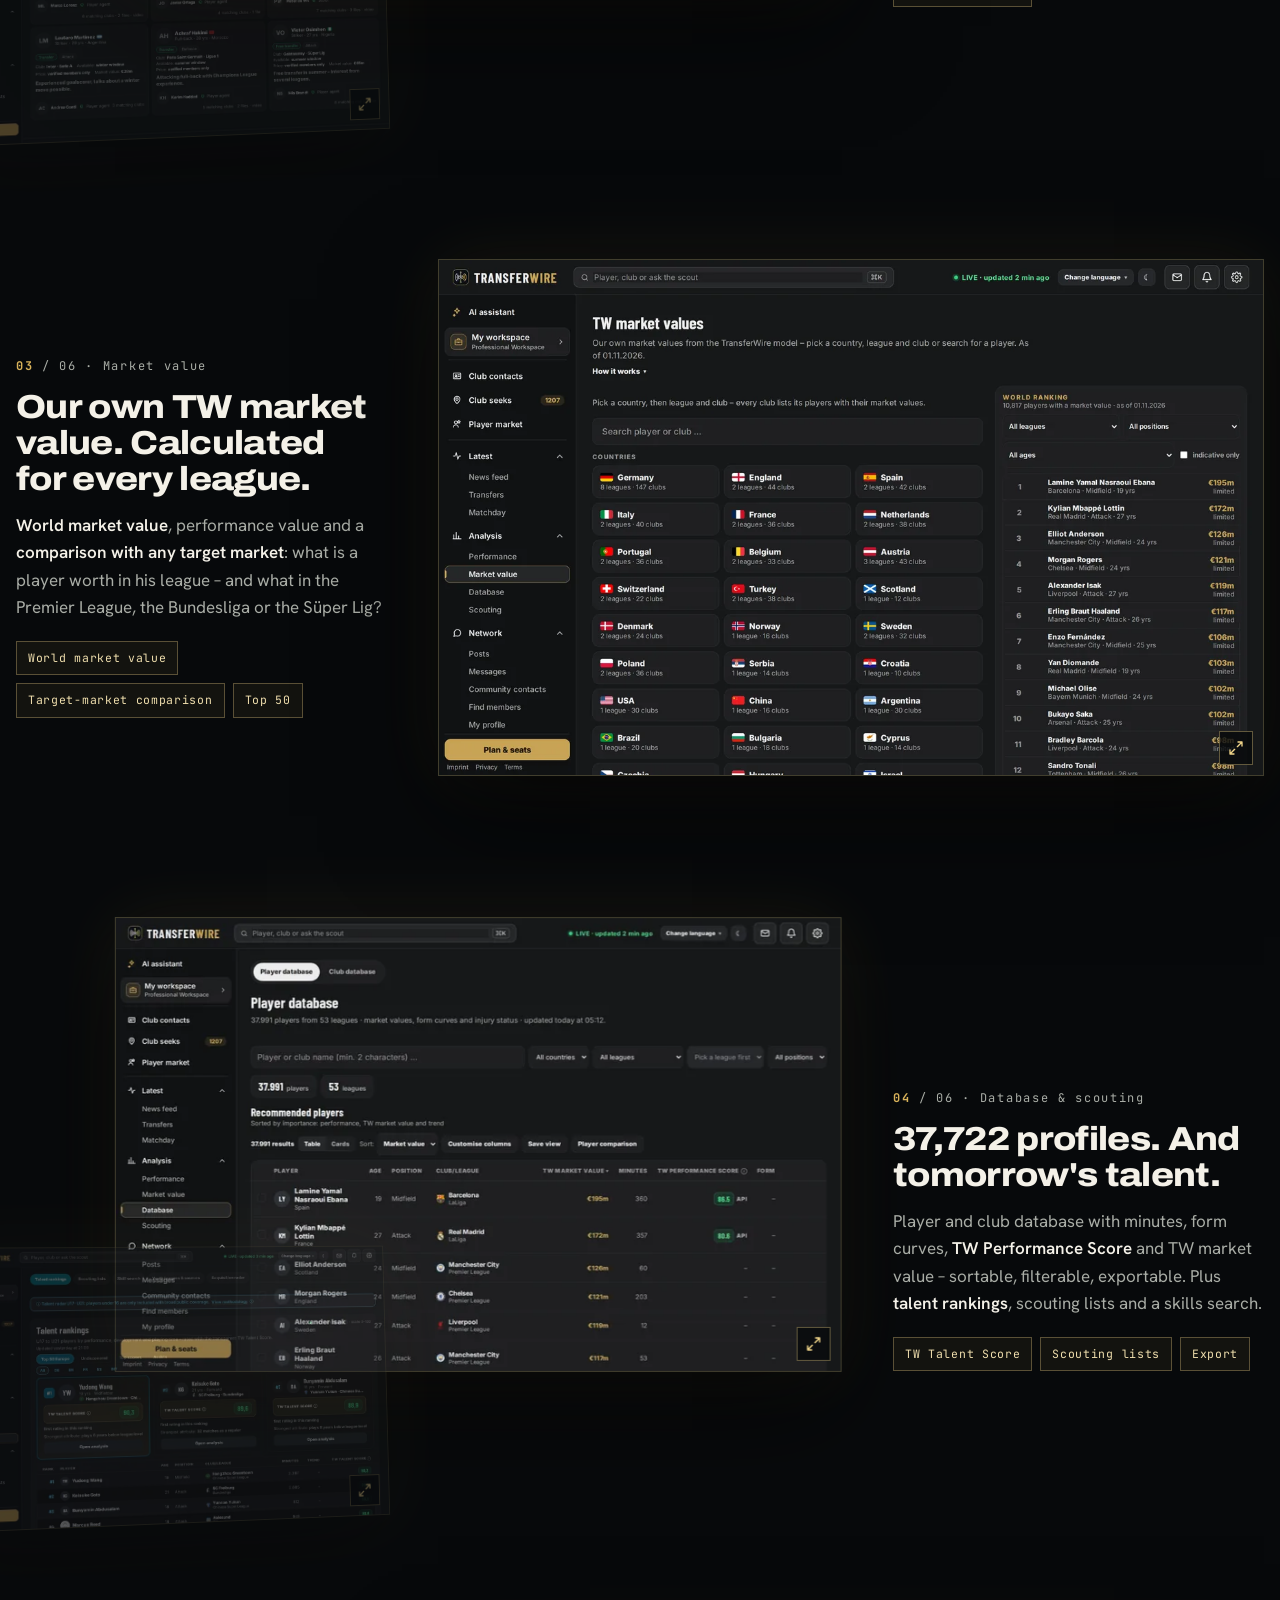
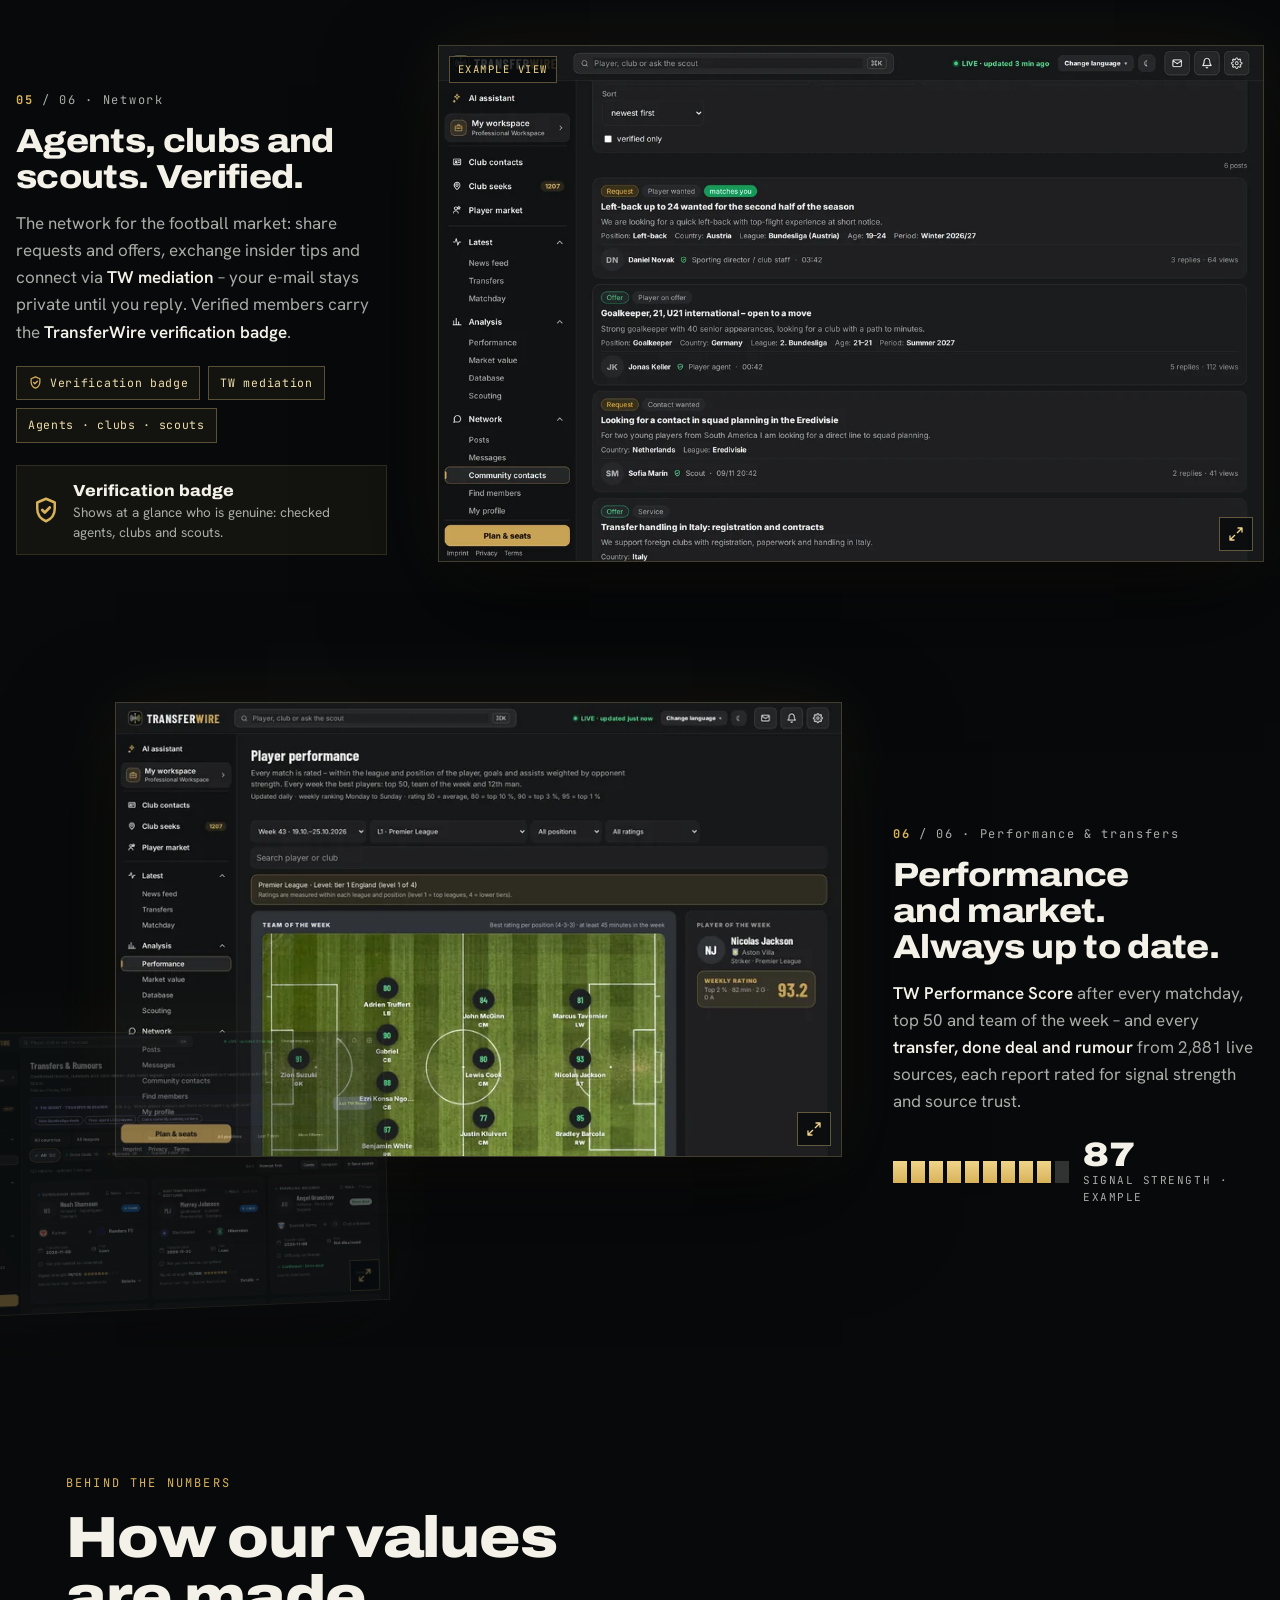
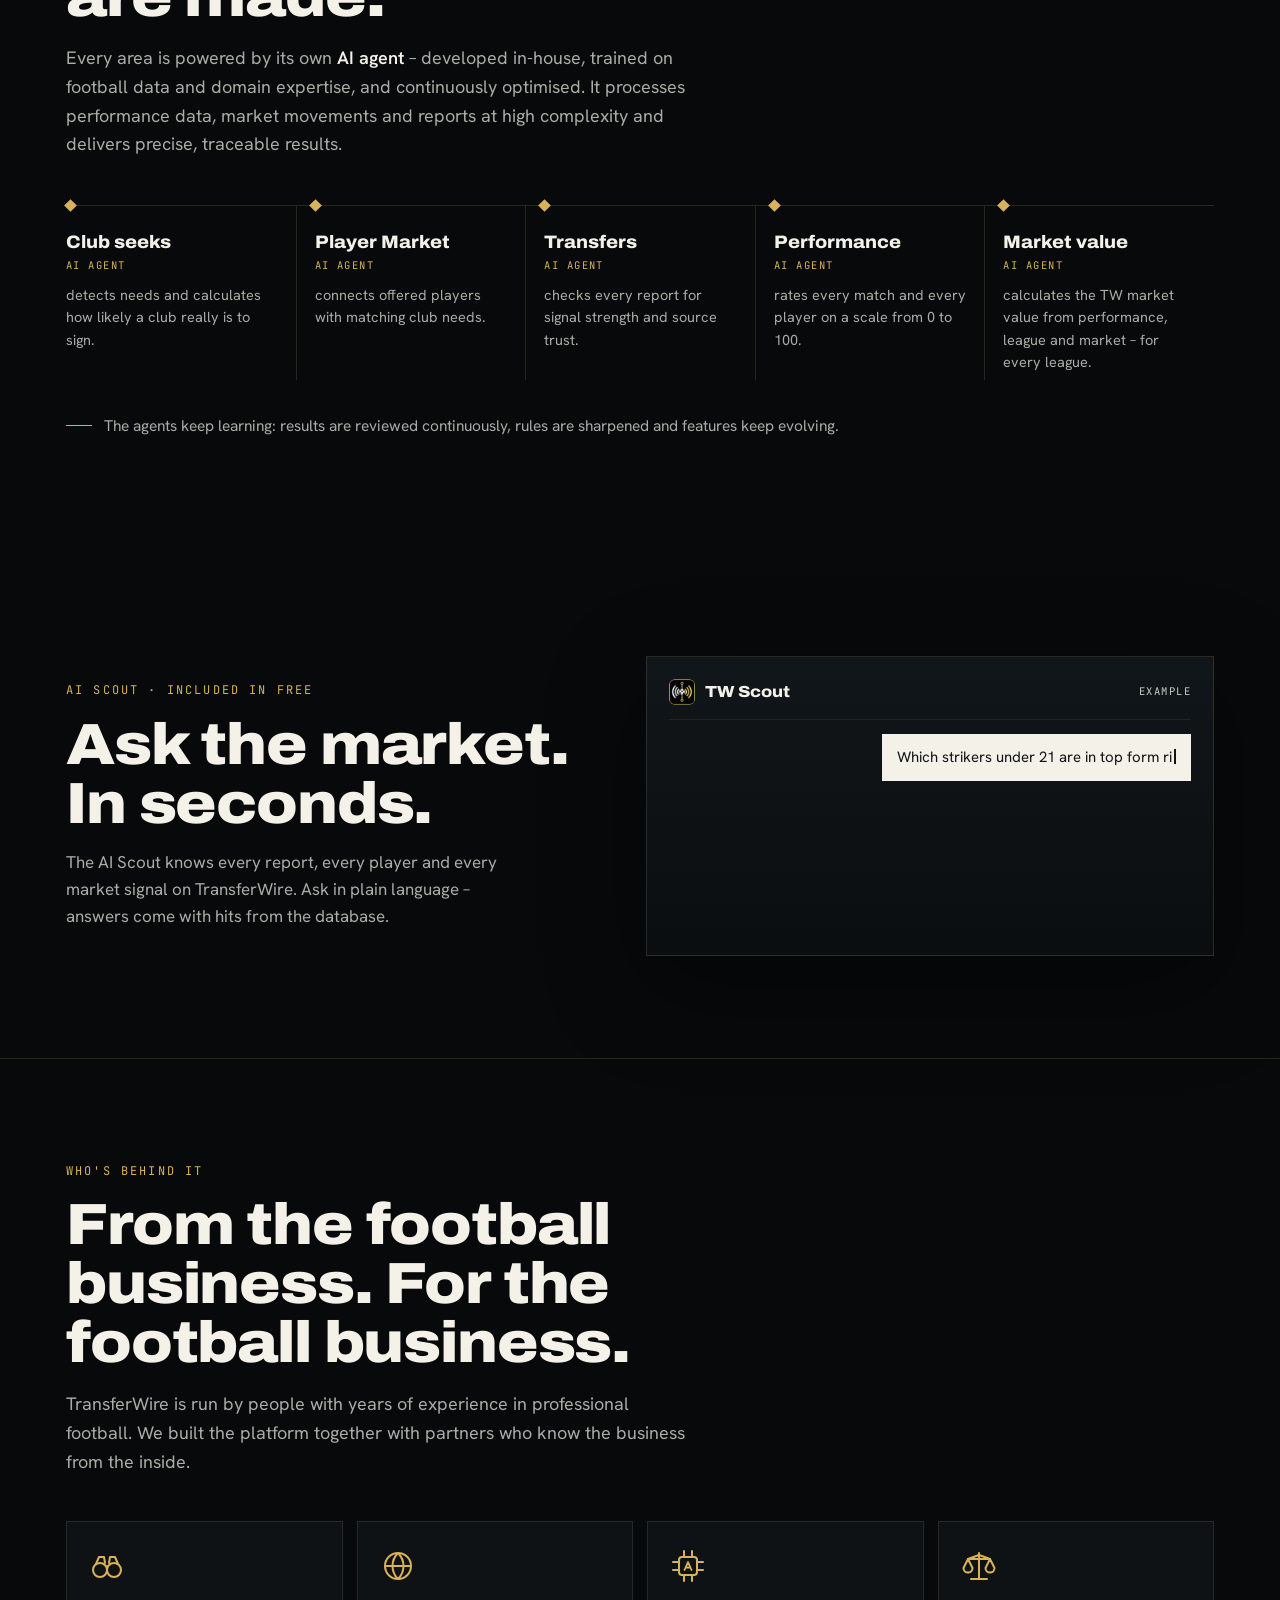
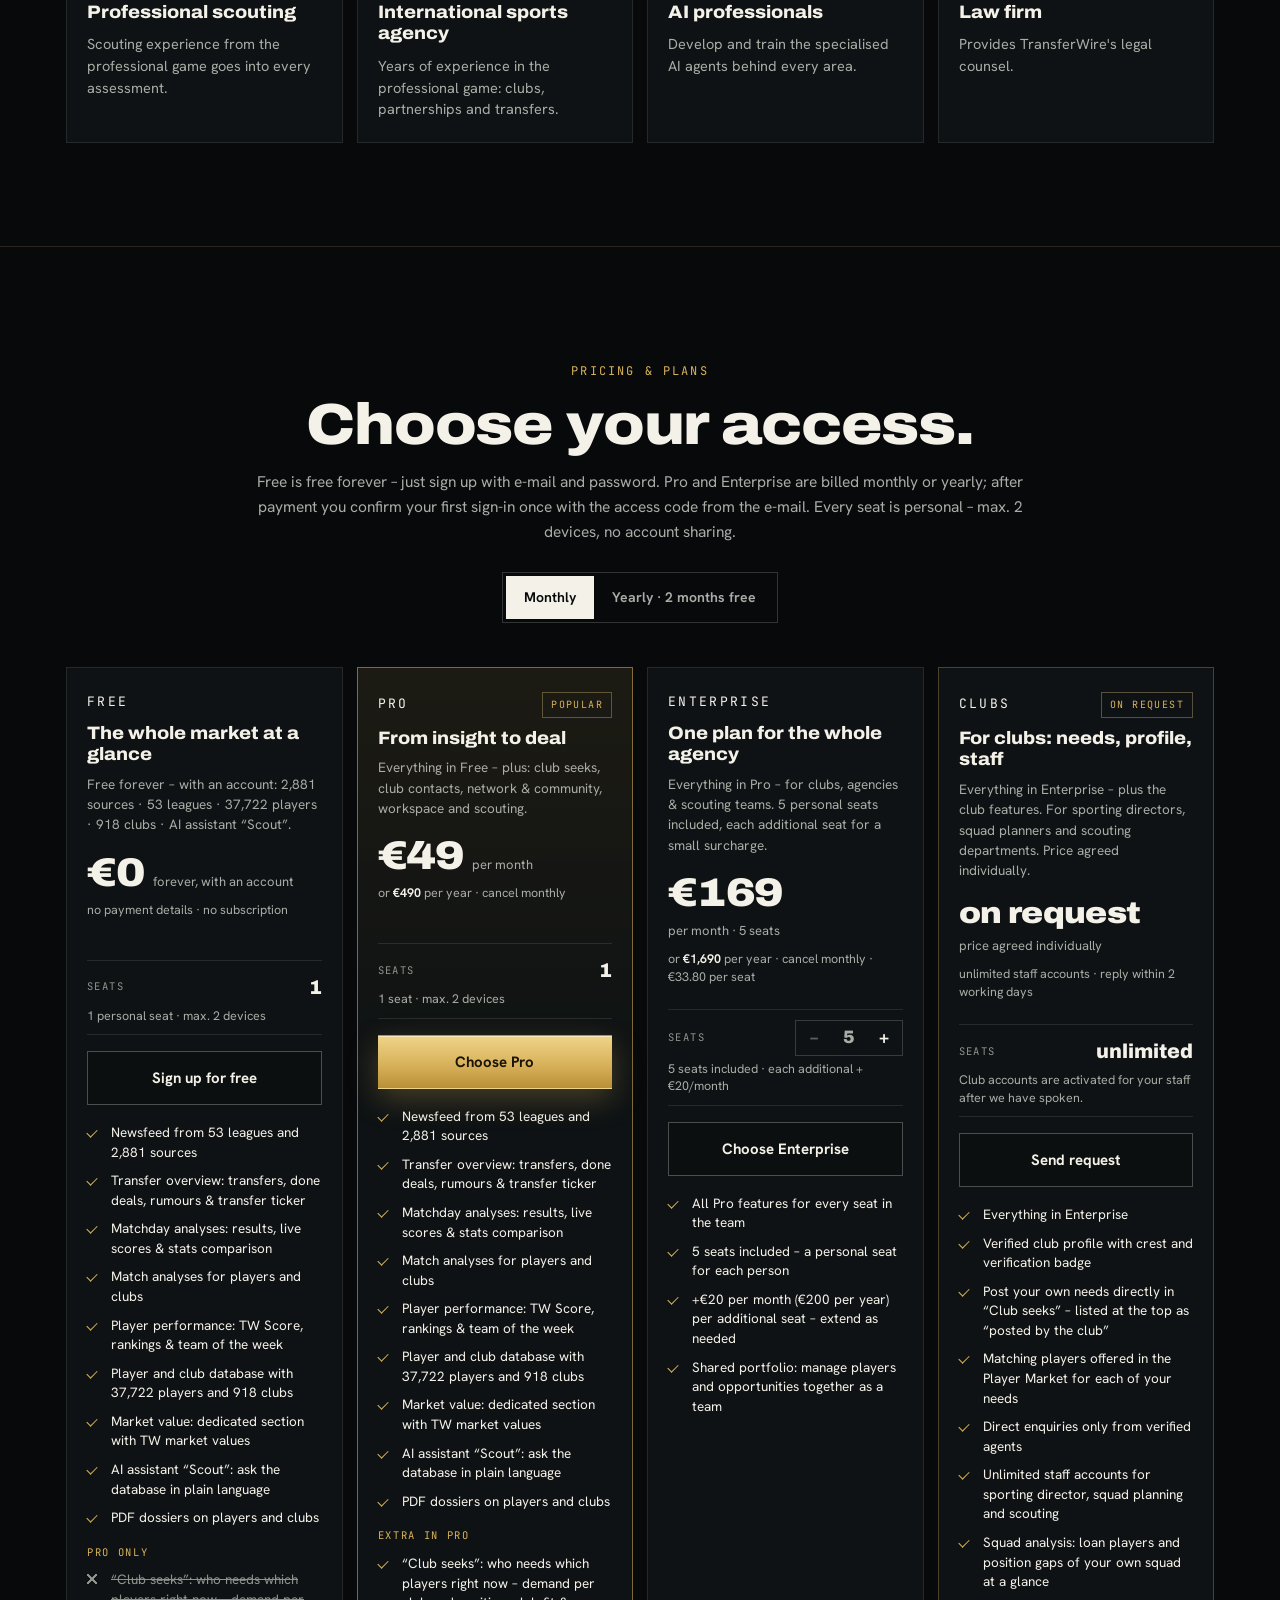
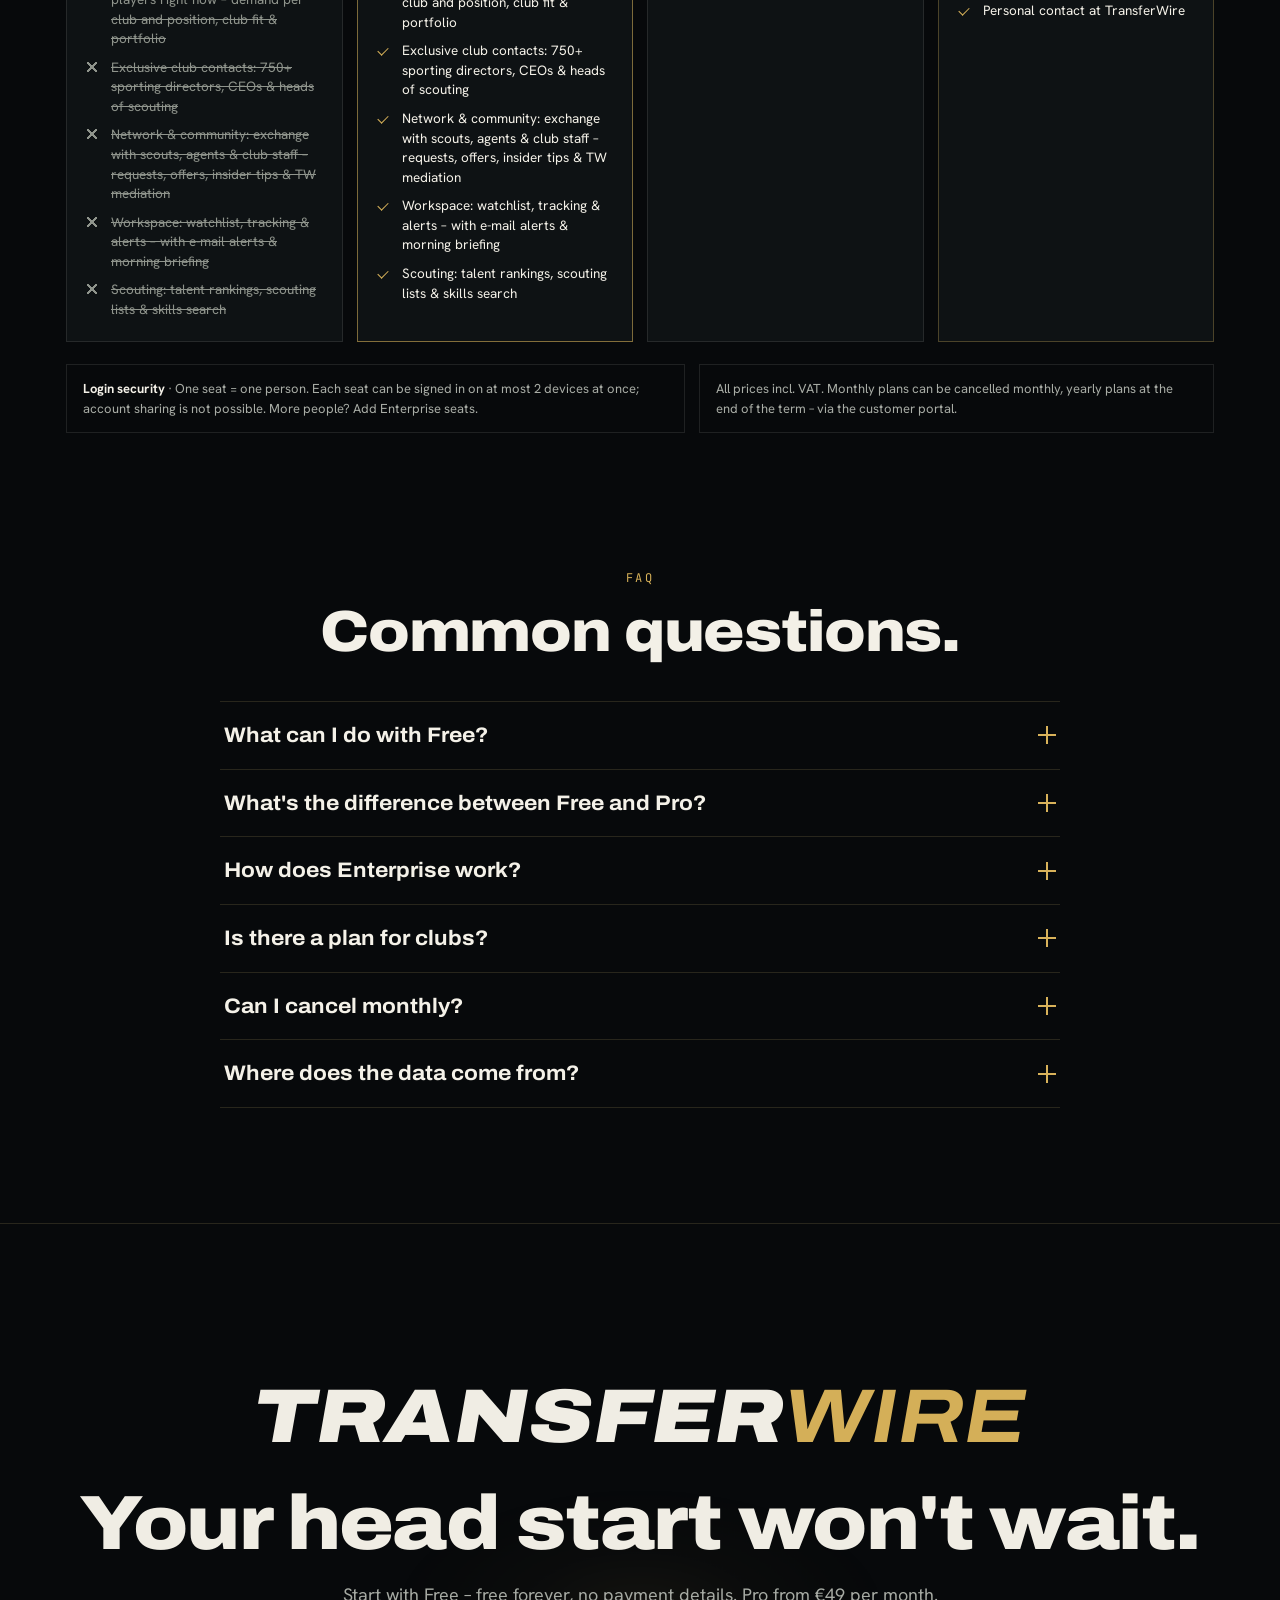
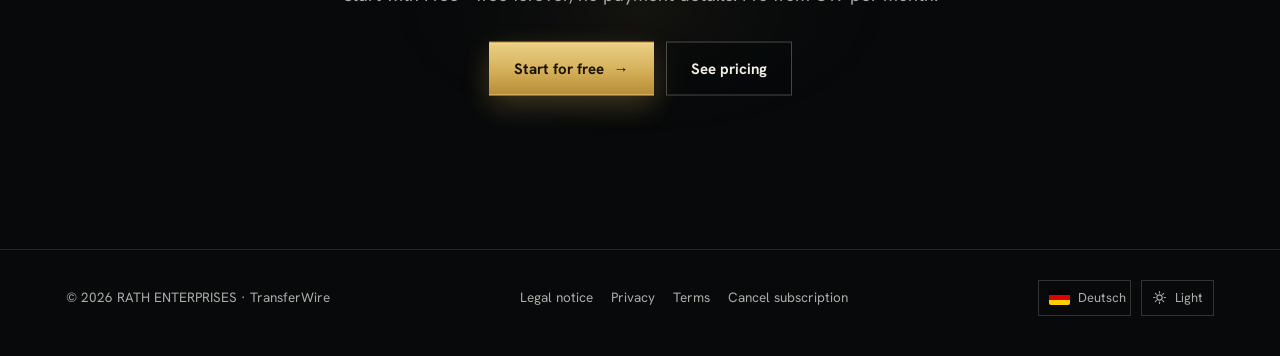
==== commit 721c0ba9: "Startseite (7 Sprachen): einheitliche Vereinszahl (918, live) mit Einheit Vereine, Kopfbereich lesba" ====
--- a/index.html
+++ b/index.html
@@ -185,6 +185,10 @@
 .hero .unter{margin-top:22px; max-width:660px; font-size:clamp(17px, 2vw, 21px); color:#E7E3D8; font-weight:500}
 .zeilen-ctas{display:flex; gap:12px; flex-wrap:wrap; justify-content:center; margin-top:32px}
 .hero .fuer{margin-top:30px; color:var(--text-2); text-wrap:balance}
+/* W25 (19.11.2026): dunkle Verlaufsflaeche hinter Unterzeile und Zielgruppen-Zeile - der Text lief ueber die hellen Banden und die Mittellinie */
+.hero .unter, .hero .fuer{position:relative; isolation:isolate}
+.hero .unter::before, .hero .fuer::before{content:""; position:absolute; inset:-12px -34px; z-index:-1; pointer-events:none; border-radius:999px;
+  background:radial-gradient(ellipse 50% 50% at 50% 50%, rgba(7,9,11,.86) 0%, rgba(7,9,11,.8) 62%, rgba(7,9,11,.42) 84%, rgba(7,9,11,0) 100%)}
 .scrollhinweis{position:absolute; left:50%; bottom:calc(26px + env(safe-area-inset-bottom,0px)); transform:translateX(-50%); display:flex; flex-direction:column; align-items:center; gap:8px; color:var(--seite-text-2)}
 .scrollhinweis i{width:1px; height:42px; background:linear-gradient(var(--gold), transparent); animation:tropf 1.8s ease-in-out infinite; transform-origin:top}
 @keyframes tropf{0%{transform:scaleY(0)}50%{transform:scaleY(1)}100%{transform:scaleY(1); opacity:0}}
@@ -486,8 +490,20 @@
   .fx-zeile.dreh { grid-template-columns:minmax(0, 1.38fr) minmax(0, .62fr) }
   .fx-shot { perspective:1800px }
 }
+/* Handy (19.11.2026, Handy Paket 2): lesbare Mindestgroessen (Text 12 px, Marken 11 px) und Tippflaechen ab 44 px - nur bis 760 px Breite */
+@media (max-width:760px){
+  .agenten small, .tarif .nutzer .lab, .signal .mono, .chat-kopf .mono, .tarif .trenner{font-size:12px; letter-spacing:.1em}
+  .chrome span, .marken span{font-size:12px}
+  .chrome .bsp, .karte .bsp, .tarif .abzeichen{font-size:11px; letter-spacing:.1em}
+  .marke{min-width:44px; min-height:44px}
+  .sprach-knopf, .nav .knopf, .thema-knopf, .umschalter button, .fuss-schalter a, .fuss-schalter button{min-height:44px}
+  .nav-link{display:inline-flex; align-items:center; min-height:44px}
+  .thema-knopf{min-width:44px}
+  .stepper button{width:44px; height:44px}
+  footer nav a{display:inline-flex; align-items:center; justify-content:center; min-width:44px; min-height:44px}
+}
 </style>
-<script type="application/ld+json">{"@context":"https://schema.org","@graph":[{"@type":"Organization","@id":"https://transferwire.de/#org","name":"TransferWire","url":"https://transferwire.de/","logo":"https://transferwire.de/assets/s2/logo-512.503fe3673f.png"},{"@type":"WebSite","@id":"https://transferwire.de/#web","url":"https://transferwire.de/","name":"TransferWire","inLanguage":["en","de","es","fr","it","pt-BR","tr"],"publisher":{"@id":"https://transferwire.de/#org"}},{"@type":"WebPage","@id":"https://transferwire.de/#seite","url":"https://transferwire.de/","name":"TransferWire – Football transfers, club needs & scouting from 53 leagues","description":"Transfer news and rumours, club needs with matching players, our own market values, scouting and a player database from 53 leagues – updated hourly. Start for free.","inLanguage":"en","isPartOf":{"@id":"https://transferwire.de/#web"},"primaryImageOfPage":"https://transferwire.de/assets/s2/og-en.8e86813706.jpg"},{"@type":"SoftwareApplication","name":"TransferWire","applicationCategory":"BusinessApplication","applicationSubCategory":"Football transfer and scouting platform","operatingSystem":"Web","url":"https://transferwire.de/app.html","description":"Transfer news and rumours, club needs with matching players, our own market values, scouting and a player database from 53 leagues – updated hourly. Start for free.","inLanguage":["en","de","es","fr","it","pt-BR","tr"],"offers":[{"@type":"Offer","name":"Free","price":"0","priceCurrency":"EUR"},{"@type":"Offer","name":"Pro","price":"49","priceCurrency":"EUR"},{"@type":"Offer","name":"Enterprise","price":"169","priceCurrency":"EUR"}]},{"@type":"FAQPage","inLanguage":"en","mainEntity":[{"@type":"Question","name":"What can I do with Free?","acceptedAnswer":{"@type":"Answer","text":"Free is free forever: sign up with e-mail and password – no payment details. You get the newsfeed, transfers, matchday, player performance, the player and club database, the market value section, the AI assistant “Scout” and PDF dossiers."}},{"@type":"Question","name":"What's the difference between Free and Pro?","acceptedAnswer":{"@type":"Answer","text":"Free shows you the market – Pro gets you to the deal. With Pro (€49/month or €490/year) “Club seeks” shows you which club needs which player right now and how likely it is to sign. You reach more than 750 decision-makers directly through the club contacts, offer players in the Player Market and exchange with scouts, agents and clubs in the network. The workspace keeps you up to date with alerts and a morning briefing, plus scouting with talent rankings."}},{"@type":"Question","name":"How does Enterprise work?","acceptedAnswer":{"@type":"Answer","text":"Enterprise includes all Pro features for a whole team: 5 personal seats are included in the base price of €169/month (€1,690/year); each additional seat costs €20/month (€200/year). You choose the number of seats directly when booking. After payment you receive a personal team code with an invitation link for each additional seat by e-mail – your colleagues sign up for free, redeem the code and get all Pro features right away."}},{"@type":"Question","name":"Is there a plan for clubs?","acceptedAnswer":{"@type":"Answer","text":"Yes. The “Clubs” plan includes everything in Enterprise plus the club features: a verified club profile with verification badge, your own needs in “Club seeks”, matching offers from the Player Market and unlimited staff accounts. We agree the price individually – just send a request and we will get back to you within 2 working days."}},{"@type":"Question","name":"Can I cancel monthly?","acceptedAnswer":{"@type":"Answer","text":"Yes. Monthly plans can be cancelled any time to the next billing date, yearly plans at the end of the term – via the customer portal. Afterwards you keep using TransferWire with Free."}},{"@type":"Question","name":"Where does the data come from?","acceptedAnswer":{"@type":"Answer","text":"From 2,914 live sources, official club channels and sports data partners – combined with insider tips from our network. On top of that we work with private data providers: country by country they deliver match statistics, performance analyses and further match data from every one of our leagues. Every report carries a reliability grade."}}]}]}</script>
+<script type="application/ld+json">{"@context":"https://schema.org","@graph":[{"@type":"Organization","@id":"https://transferwire.de/#org","name":"TransferWire","url":"https://transferwire.de/","logo":"https://transferwire.de/assets/s2/logo-512.503fe3673f.png"},{"@type":"WebSite","@id":"https://transferwire.de/#web","url":"https://transferwire.de/","name":"TransferWire","inLanguage":["en","de","es","fr","it","pt-BR","tr"],"publisher":{"@id":"https://transferwire.de/#org"}},{"@type":"WebPage","@id":"https://transferwire.de/#seite","url":"https://transferwire.de/","name":"TransferWire – Football transfers, club needs & scouting from 53 leagues","description":"Transfer news and rumours, club needs with matching players, our own market values, scouting and a player database from 53 leagues – updated hourly. Start for free.","inLanguage":"en","isPartOf":{"@id":"https://transferwire.de/#web"},"primaryImageOfPage":"https://transferwire.de/assets/s2/og-en.8e86813706.jpg"},{"@type":"SoftwareApplication","name":"TransferWire","applicationCategory":"BusinessApplication","applicationSubCategory":"Football transfer and scouting platform","operatingSystem":"Web","url":"https://transferwire.de/app.html","description":"Transfer news and rumours, club needs with matching players, our own market values, scouting and a player database from 53 leagues – updated hourly. Start for free.","inLanguage":["en","de","es","fr","it","pt-BR","tr"],"offers":[{"@type":"Offer","name":"Free","price":"0","priceCurrency":"EUR"},{"@type":"Offer","name":"Pro","price":"49","priceCurrency":"EUR"},{"@type":"Offer","name":"Enterprise","price":"169","priceCurrency":"EUR"}]},{"@type":"FAQPage","inLanguage":"en","mainEntity":[{"@type":"Question","name":"What can I do with Free?","acceptedAnswer":{"@type":"Answer","text":"Free is free forever: sign up with e-mail and password – no payment details. You get the newsfeed, transfers, matchday, player performance, the player and club database, the market value section, the AI assistant “Scout” and PDF dossiers."}},{"@type":"Question","name":"What's the difference between Free and Pro?","acceptedAnswer":{"@type":"Answer","text":"Free shows you the market – Pro gets you to the deal. With Pro (€49/month or €490/year) “Club seeks” shows you which club needs which player right now and how likely it is to sign. You reach more than 750 decision-makers directly through the club contacts, offer players in the Player Market and exchange with scouts, agents and clubs in the network. The workspace keeps you up to date with alerts and a morning briefing, plus scouting with talent rankings."}},{"@type":"Question","name":"How does Enterprise work?","acceptedAnswer":{"@type":"Answer","text":"Enterprise includes all Pro features for a whole team: 5 personal seats are included in the base price of €169/month (€1,690/year); each additional seat costs €20/month (€200/year). You choose the number of seats directly when booking. After payment you receive a personal team code with an invitation link for each additional seat by e-mail – your colleagues sign up for free, redeem the code and get all Pro features right away."}},{"@type":"Question","name":"Is there a plan for clubs?","acceptedAnswer":{"@type":"Answer","text":"Yes. The “Clubs” plan includes everything in Enterprise plus the club features: a verified club profile with verification badge, your own needs in “Club seeks”, matching offers from the Player Market and unlimited staff accounts. We agree the price individually – just send a request and we will get back to you within 2 working days."}},{"@type":"Question","name":"Can I cancel monthly?","acceptedAnswer":{"@type":"Answer","text":"Yes. Monthly plans can be cancelled any time to the next billing date, yearly plans at the end of the term – via the customer portal. Afterwards you keep using TransferWire with Free."}},{"@type":"Question","name":"Where does the data come from?","acceptedAnswer":{"@type":"Answer","text":"From more than 2,800 live sources, official club channels and sports data partners – combined with insider tips from our network. On top of that we work with private data providers: country by country they deliver match statistics, performance analyses and further match data from every one of our leagues. Every report carries a reliability grade."}}]}]}</script>
 </head>
 <body>
 <a class="sprung" href="#inhalt">Skip to content</a>
@@ -563,12 +579,12 @@
       </div>
       <div class="zahlenreihe">
         <div class="zahl auf"><div class="wert" data-z="ligen" data-ziel="53">53</div><div class="einheit mono">Leagues</div><p class="erkl">from <span data-z="laender">32</span> countries</p></div>
-        <div class="zahl auf"><div class="wert" data-z="teams" data-ziel="918">918</div><div class="einheit mono">Teams</div><p class="erkl">across all covered leagues</p></div>
-        <div class="zahl auf"><div class="wert" data-z="spieler" data-ziel="37992">37,992</div><div class="einheit mono">Players</div><p class="erkl">profiles in the database</p></div>
-        <div class="zahl auf"><div class="wert" data-z="quellen" data-ziel="2914">2,914</div><div class="einheit mono">Live sources</div><p class="erkl">checked hourly</p></div>
+        <div class="zahl auf"><div class="wert" data-z="teams" data-ziel="918">918</div><div class="einheit mono">Clubs</div><p class="erkl">across all covered leagues</p></div>
+        <div class="zahl auf"><div class="wert" data-z="spieler" data-ziel="37722">37,722</div><div class="einheit mono">Players</div><p class="erkl">profiles in the database</p></div>
+        <div class="zahl auf"><div class="wert" data-z="quellen" data-ziel="2881">2,881</div><div class="einheit mono">Live sources</div><p class="erkl">checked hourly</p></div>
       </div>
       <div class="laender">
-        <div class="mono auf">Teams per country</div>
+        <div class="mono auf">Clubs per country</div>
         <div class="land-gitter" id="laender"><div class="land"><span>Germany</span><b>147</b><i style="--anteil:100%"></i></div><div class="land"><span>England</span><b>44</b><i style="--anteil:30%"></i></div><div class="land"><span>Austria</span><b>44</b><i style="--anteil:30%"></i></div><div class="land"><span>Spain</span><b>42</b><i style="--anteil:29%"></i></div><div class="land"><span>Italy</span><b>41</b><i style="--anteil:28%"></i></div><div class="land"><span>Netherlands</span><b>38</b><i style="--anteil:26%"></i></div><div class="land"><span>Türkiye</span><b>38</b><i style="--anteil:26%"></i></div><div class="land"><span>France</span><b>36</b><i style="--anteil:24%"></i></div><div class="land"><span>Poland</span><b>36</b><i style="--anteil:24%"></i></div><div class="land"><span>Portugal</span><b>36</b><i style="--anteil:24%"></i></div><div class="land"><span>Sweden</span><b>34</b><i style="--anteil:23%"></i></div><div class="land"><span>Belgium</span><b>33</b><i style="--anteil:22%"></i></div><div class="land"><span>Argentina</span><b>30</b><i style="--anteil:20%"></i></div><div class="land"><span>USA</span><b>30</b><i style="--anteil:20%"></i></div><div class="land"><span>Denmark</span><b>24</b><i style="--anteil:16%"></i></div><div class="land"><span>Switzerland</span><b>22</b><i style="--anteil:15%"></i></div><div class="land"><span>Brazil</span><b>20</b><i style="--anteil:14%"></i></div><div class="land"><span>Japan</span><b>20</b><i style="--anteil:14%"></i></div><div class="land"><span>Romania</span><b>19</b><i style="--anteil:13%"></i></div><div class="land"><span>Bulgaria</span><b>18</b><i style="--anteil:12%"></i></div><div class="land"><span>Saudi Arabia</span><b>18</b><i style="--anteil:12%"></i></div><div class="land"><span>China</span><b>16</b><i style="--anteil:11%"></i></div><div class="land"><span>Norway</span><b>16</b><i style="--anteil:11%"></i></div><div class="land"><span>Czechia</span><b>16</b><i style="--anteil:11%"></i></div><div class="land"><span>Israel</span><b>14</b><i style="--anteil:10%"></i></div><div class="land"><span>Serbia</span><b>14</b><i style="--anteil:10%"></i></div><div class="land"><span>Cyprus</span><b>14</b><i style="--anteil:10%"></i></div><div class="land"><span>Scotland</span><b>12</b><i style="--anteil:8%"></i></div><div class="land"><span>Slovakia</span><b>12</b><i style="--anteil:8%"></i></div><div class="land"><span>South Korea</span><b>12</b><i style="--anteil:8%"></i></div><div class="land"><span>Hungary</span><b>12</b><i style="--anteil:8%"></i></div><div class="land"><span>Croatia</span><b>10</b><i style="--anteil:7%"></i></div></div>
       </div>
       <p class="zusatz auf">Plus <b>exclusive insider information from agents and clubs</b> across all countries – and a community with direct contacts to <b>sporting boards, sporting directors, agents and intermediaries</b>.</p>
@@ -599,9 +615,9 @@
         <article class="fx-zeile"><div class="fx-text"><span class="fx-gross" aria-hidden="true">01</span><div class="fx-nr"><b>01</b> / 06 · “Club seeks”</div><h3>Know which club is searching right now.</h3><p>Every need with reason, position and target profile – plus the <b>TransferWire forecast</b> of how likely the club really is to sign, and <b>matching players</b> from the database. New matches arrive by e-mail alert.</p><div class="marken"><span>Forecast in %</span><span>Target profile</span><span>Matching players</span></div></div><div class="fx-shot"><div class="karte"><button type="button" class="bildknopf" data-gross="/assets/s2/app/vereinsucht-en-2880.ce9dd2c700.webp" aria-label="“Club seeks” in TransferWire: club needs with forecast and matching players – Tap to enlarge"><picture><img src="/assets/s2/app/vereinsucht-en-1600.ba97339ddf.webp" srcset="/assets/s2/app/vereinsucht-en-800.4061d5b7e4.webp 800w, /assets/s2/app/vereinsucht-en-1200.0ba2afbb15.webp 1200w, /assets/s2/app/vereinsucht-en-1600.ba97339ddf.webp 1600w, /assets/s2/app/vereinsucht-en-2400.b31a89dc95.webp 2400w, /assets/s2/app/vereinsucht-en-2880.ce9dd2c700.webp 2880w" sizes="(max-width: 900px) 92vw, (max-width: 1099px) 680px, min(1160px, 64vw)" alt="“Club seeks” in TransferWire: club needs with forecast and matching players" width="1600" height="1000" loading="lazy" decoding="async"></picture><span class="lupe" aria-hidden="true"><svg viewBox="0 0 24 24" width="16" height="16" fill="none" stroke="currentColor" stroke-width="2" stroke-linecap="round" stroke-linejoin="round"><path d="M15 3h6v6M9 21H3v-6M21 3l-7 7M3 21l7-7"/></svg></span></button><i class="glanzlicht" aria-hidden="true"></i></div></div></article>
         <article class="fx-zeile dreh"><div class="fx-text"><span class="fx-gross" aria-hidden="true">02</span><div class="fx-nr"><b>02</b> / 06 · Club contacts & Player Market</div><h3>Straight to the decision-makers.</h3><p><b>750+ contacts</b> to sporting directors, CEOs and heads of scouting – plus the <b>Player Market</b>: offer players, find offered players and see the matching offers for every club need.</p><div class="marken"><span>750+ contacts</span><span>Offer players</span><span>Matching offers</span></div></div><div class="fx-shot paar"><div class="karte haupt"><button type="button" class="bildknopf" data-gross="/assets/s2/app/kontakte-en-2880.dfc293cd97.webp" aria-label="Club contacts in TransferWire – Tap to enlarge"><picture><img src="/assets/s2/app/kontakte-en-1600.70bdca3ab6.webp" srcset="/assets/s2/app/kontakte-en-800.abf69f1533.webp 800w, /assets/s2/app/kontakte-en-1200.0ddcda6b6e.webp 1200w, /assets/s2/app/kontakte-en-1600.70bdca3ab6.webp 1600w, /assets/s2/app/kontakte-en-2400.4fc91128d4.webp 2400w, /assets/s2/app/kontakte-en-2880.dfc293cd97.webp 2880w" sizes="(max-width: 900px) 92vw, (max-width: 1099px) 640px, min(1020px, 57vw)" alt="Club contacts in TransferWire" width="1600" height="1000" loading="lazy" decoding="async"></picture><span class="lupe" aria-hidden="true"><svg viewBox="0 0 24 24" width="16" height="16" fill="none" stroke="currentColor" stroke-width="2" stroke-linecap="round" stroke-linejoin="round"><path d="M15 3h6v6M9 21H3v-6M21 3l-7 7M3 21l7-7"/></svg></span></button><i class="glanzlicht" aria-hidden="true"></i></div><div class="karte zweit"><span class="bsp">Example view</span><button type="button" class="bildknopf" data-gross="/assets/s2/app/spielermarkt-en-2880.7888a773bb.webp" aria-label="TransferWire Player Market with example offers – Tap to enlarge"><picture><img src="/assets/s2/app/spielermarkt-en-1600.555a1a75f0.webp" srcset="/assets/s2/app/spielermarkt-en-800.1f90f45ec1.webp 800w, /assets/s2/app/spielermarkt-en-1200.8d2aa1d342.webp 1200w, /assets/s2/app/spielermarkt-en-1600.555a1a75f0.webp 1600w, /assets/s2/app/spielermarkt-en-2400.4e4eae363f.webp 2400w, /assets/s2/app/spielermarkt-en-2880.7888a773bb.webp 2880w" sizes="(max-width: 900px) 56vw, (max-width: 1099px) 400px, min(680px, 38vw)" alt="TransferWire Player Market with example offers" width="1600" height="1000" loading="lazy" decoding="async"></picture><span class="lupe" aria-hidden="true"><svg viewBox="0 0 24 24" width="16" height="16" fill="none" stroke="currentColor" stroke-width="2" stroke-linecap="round" stroke-linejoin="round"><path d="M15 3h6v6M9 21H3v-6M21 3l-7 7M3 21l7-7"/></svg></span></button><i class="glanzlicht" aria-hidden="true"></i></div></div></article>
         <article class="fx-zeile"><div class="fx-text"><span class="fx-gross" aria-hidden="true">03</span><div class="fx-nr"><b>03</b> / 06 · Market value</div><h3>Our own TW market value. Calculated for every league.</h3><p><b>World market value</b>, performance value and a <b>comparison with any target market</b>: what is a player worth in his league – and what in the Premier League, the Bundesliga or the Süper Lig?</p><div class="marken"><span>World market value</span><span>Target-market comparison</span><span>Top 50</span></div></div><div class="fx-shot"><div class="karte"><button type="button" class="bildknopf" data-gross="/assets/s2/app/marktwert-en-2880.35c0dc628e.webp" aria-label="Market value analysis in TransferWire with target-market comparison – Tap to enlarge"><picture><img src="/assets/s2/app/marktwert-en-1600.5bacac2bcc.webp" srcset="/assets/s2/app/marktwert-en-800.cbcaf23116.webp 800w, /assets/s2/app/marktwert-en-1200.049325a3f3.webp 1200w, /assets/s2/app/marktwert-en-1600.5bacac2bcc.webp 1600w, /assets/s2/app/marktwert-en-2400.0a9a73a3ce.webp 2400w, /assets/s2/app/marktwert-en-2880.35c0dc628e.webp 2880w" sizes="(max-width: 900px) 92vw, (max-width: 1099px) 680px, min(1160px, 64vw)" alt="Market value analysis in TransferWire with target-market comparison" width="1600" height="1000" loading="lazy" decoding="async"></picture><span class="lupe" aria-hidden="true"><svg viewBox="0 0 24 24" width="16" height="16" fill="none" stroke="currentColor" stroke-width="2" stroke-linecap="round" stroke-linejoin="round"><path d="M15 3h6v6M9 21H3v-6M21 3l-7 7M3 21l7-7"/></svg></span></button><i class="glanzlicht" aria-hidden="true"></i></div></div></article>
-        <article class="fx-zeile dreh"><div class="fx-text"><span class="fx-gross" aria-hidden="true">04</span><div class="fx-nr"><b>04</b> / 06 · Database & scouting</div><h3><span data-z="spieler">37,992</span> profiles. And tomorrow's talent.</h3><p>Player and club database with minutes, form curves, <b>TW Performance Score</b> and TW market value – sortable, filterable, exportable. Plus <b>talent rankings</b>, scouting lists and a skills search.</p><div class="marken"><span>TW Talent Score</span><span>Scouting lists</span><span>Export</span></div></div><div class="fx-shot paar"><div class="karte haupt"><button type="button" class="bildknopf" data-gross="/assets/s2/app/datenbank-en-2880.718d200fc8.webp" aria-label="Player database in TransferWire – Tap to enlarge"><picture><img src="/assets/s2/app/datenbank-en-1600.cc48b183a5.webp" srcset="/assets/s2/app/datenbank-en-800.d94ddaf726.webp 800w, /assets/s2/app/datenbank-en-1200.f7b4497be5.webp 1200w, /assets/s2/app/datenbank-en-1600.cc48b183a5.webp 1600w, /assets/s2/app/datenbank-en-2400.2ebb1ae4e4.webp 2400w, /assets/s2/app/datenbank-en-2880.718d200fc8.webp 2880w" sizes="(max-width: 900px) 92vw, (max-width: 1099px) 640px, min(1020px, 57vw)" alt="Player database in TransferWire" width="1600" height="1000" loading="lazy" decoding="async"></picture><span class="lupe" aria-hidden="true"><svg viewBox="0 0 24 24" width="16" height="16" fill="none" stroke="currentColor" stroke-width="2" stroke-linecap="round" stroke-linejoin="round"><path d="M15 3h6v6M9 21H3v-6M21 3l-7 7M3 21l7-7"/></svg></span></button><i class="glanzlicht" aria-hidden="true"></i></div><div class="karte zweit"><button type="button" class="bildknopf" data-gross="/assets/s2/app/scouting-en-2880.cce286fea2.webp" aria-label="Talent scouting in TransferWire – Tap to enlarge"><picture><img src="/assets/s2/app/scouting-en-1600.d6596f8137.webp" srcset="/assets/s2/app/scouting-en-800.2f27d8cef5.webp 800w, /assets/s2/app/scouting-en-1200.08d1c3af6c.webp 1200w, /assets/s2/app/scouting-en-1600.d6596f8137.webp 1600w, /assets/s2/app/scouting-en-2400.aad984873a.webp 2400w, /assets/s2/app/scouting-en-2880.cce286fea2.webp 2880w" sizes="(max-width: 900px) 56vw, (max-width: 1099px) 400px, min(680px, 38vw)" alt="Talent scouting in TransferWire" width="1600" height="1000" loading="lazy" decoding="async"></picture><span class="lupe" aria-hidden="true"><svg viewBox="0 0 24 24" width="16" height="16" fill="none" stroke="currentColor" stroke-width="2" stroke-linecap="round" stroke-linejoin="round"><path d="M15 3h6v6M9 21H3v-6M21 3l-7 7M3 21l7-7"/></svg></span></button><i class="glanzlicht" aria-hidden="true"></i></div></div></article>
+        <article class="fx-zeile dreh"><div class="fx-text"><span class="fx-gross" aria-hidden="true">04</span><div class="fx-nr"><b>04</b> / 06 · Database & scouting</div><h3><span data-z="spieler">37,722</span> profiles. And tomorrow's talent.</h3><p>Player and club database with minutes, form curves, <b>TW Performance Score</b> and TW market value – sortable, filterable, exportable. Plus <b>talent rankings</b>, scouting lists and a skills search.</p><div class="marken"><span>TW Talent Score</span><span>Scouting lists</span><span>Export</span></div></div><div class="fx-shot paar"><div class="karte haupt"><button type="button" class="bildknopf" data-gross="/assets/s2/app/datenbank-en-2880.718d200fc8.webp" aria-label="Player database in TransferWire – Tap to enlarge"><picture><img src="/assets/s2/app/datenbank-en-1600.cc48b183a5.webp" srcset="/assets/s2/app/datenbank-en-800.d94ddaf726.webp 800w, /assets/s2/app/datenbank-en-1200.f7b4497be5.webp 1200w, /assets/s2/app/datenbank-en-1600.cc48b183a5.webp 1600w, /assets/s2/app/datenbank-en-2400.2ebb1ae4e4.webp 2400w, /assets/s2/app/datenbank-en-2880.718d200fc8.webp 2880w" sizes="(max-width: 900px) 92vw, (max-width: 1099px) 640px, min(1020px, 57vw)" alt="Player database in TransferWire" width="1600" height="1000" loading="lazy" decoding="async"></picture><span class="lupe" aria-hidden="true"><svg viewBox="0 0 24 24" width="16" height="16" fill="none" stroke="currentColor" stroke-width="2" stroke-linecap="round" stroke-linejoin="round"><path d="M15 3h6v6M9 21H3v-6M21 3l-7 7M3 21l7-7"/></svg></span></button><i class="glanzlicht" aria-hidden="true"></i></div><div class="karte zweit"><button type="button" class="bildknopf" data-gross="/assets/s2/app/scouting-en-2880.cce286fea2.webp" aria-label="Talent scouting in TransferWire – Tap to enlarge"><picture><img src="/assets/s2/app/scouting-en-1600.d6596f8137.webp" srcset="/assets/s2/app/scouting-en-800.2f27d8cef5.webp 800w, /assets/s2/app/scouting-en-1200.08d1c3af6c.webp 1200w, /assets/s2/app/scouting-en-1600.d6596f8137.webp 1600w, /assets/s2/app/scouting-en-2400.aad984873a.webp 2400w, /assets/s2/app/scouting-en-2880.cce286fea2.webp 2880w" sizes="(max-width: 900px) 56vw, (max-width: 1099px) 400px, min(680px, 38vw)" alt="Talent scouting in TransferWire" width="1600" height="1000" loading="lazy" decoding="async"></picture><span class="lupe" aria-hidden="true"><svg viewBox="0 0 24 24" width="16" height="16" fill="none" stroke="currentColor" stroke-width="2" stroke-linecap="round" stroke-linejoin="round"><path d="M15 3h6v6M9 21H3v-6M21 3l-7 7M3 21l7-7"/></svg></span></button><i class="glanzlicht" aria-hidden="true"></i></div></div></article>
         <article class="fx-zeile"><div class="fx-text"><span class="fx-gross" aria-hidden="true">05</span><div class="fx-nr"><b>05</b> / 06 · Network</div><h3>Agents, clubs and scouts. Verified.</h3><p>The network for the football market: share requests and offers, exchange insider tips and connect via <b>TW mediation</b> – your e-mail stays private until you reply. Verified members carry the <b>TransferWire verification badge</b>.</p><div class="marken"><span><svg class="abzeichen-icon" aria-hidden="true"><use href="#ic-haken"/></svg>Verification badge</span><span>TW mediation</span><span>Agents · clubs · scouts</span></div><div class="verifiziert"><svg aria-hidden="true"><use href="#ic-haken"/></svg><div><b>Verification badge</b><span>Shows at a glance who is genuine: checked agents, clubs and scouts.</span></div></div></div><div class="fx-shot"><div class="karte"><span class="bsp">Example view</span><button type="button" class="bildknopf" data-gross="/assets/s2/app/netzwerk-en-2880.d31fa5ca53.webp" aria-label="TransferWire network with verified members – Tap to enlarge"><picture><img src="/assets/s2/app/netzwerk-en-1600.db2d9e6bc2.webp" srcset="/assets/s2/app/netzwerk-en-800.ce9e5b5ff9.webp 800w, /assets/s2/app/netzwerk-en-1200.cc3c9522ca.webp 1200w, /assets/s2/app/netzwerk-en-1600.db2d9e6bc2.webp 1600w, /assets/s2/app/netzwerk-en-2400.cbec3e115a.webp 2400w, /assets/s2/app/netzwerk-en-2880.d31fa5ca53.webp 2880w" sizes="(max-width: 900px) 92vw, (max-width: 1099px) 680px, min(1160px, 64vw)" alt="TransferWire network with verified members" width="1600" height="1000" loading="lazy" decoding="async"></picture><span class="lupe" aria-hidden="true"><svg viewBox="0 0 24 24" width="16" height="16" fill="none" stroke="currentColor" stroke-width="2" stroke-linecap="round" stroke-linejoin="round"><path d="M15 3h6v6M9 21H3v-6M21 3l-7 7M3 21l7-7"/></svg></span></button><i class="glanzlicht" aria-hidden="true"></i></div></div></article>
-        <article class="fx-zeile dreh"><div class="fx-text"><span class="fx-gross" aria-hidden="true">06</span><div class="fx-nr"><b>06</b> / 06 · Performance & transfers</div><h3>Performance and market. Always up to date.</h3><p><b>TW Performance Score</b> after every matchday, top 50 and team of the week – and every <b>transfer, done deal and rumour</b> from <span data-z="quellen">2,914</span> live sources, each report rated for signal strength and source trust.</p><div class="signal" aria-label="Example: signal strength 87 out of 100"><div class="balken" id="signalBalken"><i class="an"></i><i class="an"></i><i class="an"></i><i class="an"></i><i class="an"></i><i class="an"></i><i class="an"></i><i class="an"></i><i class="an"></i><i></i></div><div><div class="zahlwert" id="signalWert">87</div><div class="mono">Signal strength · example</div></div></div></div><div class="fx-shot paar"><div class="karte haupt"><button type="button" class="bildknopf" data-gross="/assets/s2/app/performance-en-2880.f385a2de02.webp" aria-label="Player performance in TransferWire – Tap to enlarge"><picture><img src="/assets/s2/app/performance-en-1600.9b997e6ee2.webp" srcset="/assets/s2/app/performance-en-800.dd83a358f5.webp 800w, /assets/s2/app/performance-en-1200.ef24bb9561.webp 1200w, /assets/s2/app/performance-en-1600.9b997e6ee2.webp 1600w, /assets/s2/app/performance-en-2400.9dc2b78730.webp 2400w, /assets/s2/app/performance-en-2880.f385a2de02.webp 2880w" sizes="(max-width: 900px) 92vw, (max-width: 1099px) 640px, min(1020px, 57vw)" alt="Player performance in TransferWire" width="1600" height="1000" loading="lazy" decoding="async"></picture><span class="lupe" aria-hidden="true"><svg viewBox="0 0 24 24" width="16" height="16" fill="none" stroke="currentColor" stroke-width="2" stroke-linecap="round" stroke-linejoin="round"><path d="M15 3h6v6M9 21H3v-6M21 3l-7 7M3 21l7-7"/></svg></span></button><i class="glanzlicht" aria-hidden="true"></i></div><div class="karte zweit"><button type="button" class="bildknopf" data-gross="/assets/s2/app/transfers-en-2880.8f72c5562f.webp" aria-label="Latest transfers and rumours in TransferWire – Tap to enlarge"><picture><img src="/assets/s2/app/transfers-en-1600.e474a7bfc4.webp" srcset="/assets/s2/app/transfers-en-800.08ba533997.webp 800w, /assets/s2/app/transfers-en-1200.16ee085fc9.webp 1200w, /assets/s2/app/transfers-en-1600.e474a7bfc4.webp 1600w, /assets/s2/app/transfers-en-2400.7f2200cfc0.webp 2400w, /assets/s2/app/transfers-en-2880.8f72c5562f.webp 2880w" sizes="(max-width: 900px) 56vw, (max-width: 1099px) 400px, min(680px, 38vw)" alt="Latest transfers and rumours in TransferWire" width="1600" height="1000" loading="lazy" decoding="async"></picture><span class="lupe" aria-hidden="true"><svg viewBox="0 0 24 24" width="16" height="16" fill="none" stroke="currentColor" stroke-width="2" stroke-linecap="round" stroke-linejoin="round"><path d="M15 3h6v6M9 21H3v-6M21 3l-7 7M3 21l7-7"/></svg></span></button><i class="glanzlicht" aria-hidden="true"></i></div></div></article>
+        <article class="fx-zeile dreh"><div class="fx-text"><span class="fx-gross" aria-hidden="true">06</span><div class="fx-nr"><b>06</b> / 06 · Performance & transfers</div><h3>Performance and market. Always up to date.</h3><p><b>TW Performance Score</b> after every matchday, top 50 and team of the week – and every <b>transfer, done deal and rumour</b> from <span data-z="quellen">2,881</span> live sources, each report rated for signal strength and source trust.</p><div class="signal" aria-label="Example: signal strength 87 out of 100"><div class="balken" id="signalBalken"><i class="an"></i><i class="an"></i><i class="an"></i><i class="an"></i><i class="an"></i><i class="an"></i><i class="an"></i><i class="an"></i><i class="an"></i><i></i></div><div><div class="zahlwert" id="signalWert">87</div><div class="mono">Signal strength · example</div></div></div></div><div class="fx-shot paar"><div class="karte haupt"><button type="button" class="bildknopf" data-gross="/assets/s2/app/performance-en-2880.f385a2de02.webp" aria-label="Player performance in TransferWire – Tap to enlarge"><picture><img src="/assets/s2/app/performance-en-1600.9b997e6ee2.webp" srcset="/assets/s2/app/performance-en-800.dd83a358f5.webp 800w, /assets/s2/app/performance-en-1200.ef24bb9561.webp 1200w, /assets/s2/app/performance-en-1600.9b997e6ee2.webp 1600w, /assets/s2/app/performance-en-2400.9dc2b78730.webp 2400w, /assets/s2/app/performance-en-2880.f385a2de02.webp 2880w" sizes="(max-width: 900px) 92vw, (max-width: 1099px) 640px, min(1020px, 57vw)" alt="Player performance in TransferWire" width="1600" height="1000" loading="lazy" decoding="async"></picture><span class="lupe" aria-hidden="true"><svg viewBox="0 0 24 24" width="16" height="16" fill="none" stroke="currentColor" stroke-width="2" stroke-linecap="round" stroke-linejoin="round"><path d="M15 3h6v6M9 21H3v-6M21 3l-7 7M3 21l7-7"/></svg></span></button><i class="glanzlicht" aria-hidden="true"></i></div><div class="karte zweit"><button type="button" class="bildknopf" data-gross="/assets/s2/app/transfers-en-2880.8f72c5562f.webp" aria-label="Latest transfers and rumours in TransferWire – Tap to enlarge"><picture><img src="/assets/s2/app/transfers-en-1600.e474a7bfc4.webp" srcset="/assets/s2/app/transfers-en-800.08ba533997.webp 800w, /assets/s2/app/transfers-en-1200.16ee085fc9.webp 1200w, /assets/s2/app/transfers-en-1600.e474a7bfc4.webp 1600w, /assets/s2/app/transfers-en-2400.7f2200cfc0.webp 2400w, /assets/s2/app/transfers-en-2880.8f72c5562f.webp 2880w" sizes="(max-width: 900px) 56vw, (max-width: 1099px) 400px, min(680px, 38vw)" alt="Latest transfers and rumours in TransferWire" width="1600" height="1000" loading="lazy" decoding="async"></picture><span class="lupe" aria-hidden="true"><svg viewBox="0 0 24 24" width="16" height="16" fill="none" stroke="currentColor" stroke-width="2" stroke-linecap="round" stroke-linejoin="round"><path d="M15 3h6v6M9 21H3v-6M21 3l-7 7M3 21l7-7"/></svg></span></button><i class="glanzlicht" aria-hidden="true"></i></div></div></article>
       </div>
     </div>
   </section>
@@ -659,8 +675,8 @@
       </div>
       <div class="tarife-huelle">
         <div class="tarife" id="tarife">
-          <article class="tarif auf" aria-labelledby="t-free"><div class="name" id="t-free">Free</div><p class="claim">The whole market at a glance</p><p class="sub">Free forever – with an account: <span data-z="quellen">2,914</span> sources · <span data-z="ligen">53</span> leagues · <span data-z="spieler">37,992</span> players · <span data-z="vereine">1,109</span> clubs · AI assistant “Scout”.</p><div class="preis"><strong>€0</strong><span>forever, with an account</span></div><p class="meta">no payment details · no subscription</p><div class="nutzer"><span class="lab">Seats</span><span class="wert">1</span><span class="erkl">1 personal seat · max. 2 devices</span></div><a class="knopf knopf-linie" href="/app.html#test" data-app>Sign up for free</a><ul><li><span>Newsfeed from <span data-z="ligen">53</span> leagues and <span data-z="quellen">2,914</span> sources</span></li><li><span>Transfer overview: transfers, done deals, rumours &amp; transfer ticker</span></li><li><span>Matchday analyses: results, live scores &amp; stats comparison</span></li><li><span>Match analyses for players and clubs</span></li><li><span>Player performance: TW Score, rankings &amp; team of the week</span></li><li><span>Player and club database with <span data-z="spieler">37,992</span> players and <span data-z="vereine">1,109</span> clubs</span></li><li><span>Market value: dedicated section with TW market values</span></li><li><span>AI assistant “Scout”: ask the database in plain language</span></li><li><span>PDF dossiers on players and clubs</span></li></ul><div class="trenner">Pro only</div><ul><li class="nein"><span>“Club seeks”: who needs which players right now – demand per club and position, club fit &amp; portfolio</span></li><li class="nein"><span>Exclusive club contacts: 750+ sporting directors, CEOs &amp; heads of scouting</span></li><li class="nein"><span>Network &amp; community: exchange with scouts, agents &amp; club staff – requests, offers, insider tips &amp; TW mediation</span></li><li class="nein"><span>Workspace: watchlist, tracking &amp; alerts – with e-mail alerts &amp; morning briefing</span></li><li class="nein"><span>Scouting: talent rankings, scouting lists &amp; skills search</span></li></ul></article>
-          <article class="tarif pro auf" aria-labelledby="t-pro"><div class="name" id="t-pro">Pro <span class="abzeichen">Popular</span></div><p class="claim">From insight to deal</p><p class="sub">Everything in Free – plus: club seeks, club contacts, network & community, workspace and scouting.</p><div class="preis"><strong id="p-pro-betrag" data-wert="49">€49</strong><span id="p-pro-einheit">per month</span></div><p class="meta" id="p-pro-meta"></p><div class="nutzer"><span class="lab">Seats</span><span class="wert">1</span><span class="erkl">1 seat · max. 2 devices</span></div><button type="button" class="knopf knopf-gold magnet" data-abo="pro">Choose Pro</button><ul><li><span>Newsfeed from <span data-z="ligen">53</span> leagues and <span data-z="quellen">2,914</span> sources</span></li><li><span>Transfer overview: transfers, done deals, rumours &amp; transfer ticker</span></li><li><span>Matchday analyses: results, live scores &amp; stats comparison</span></li><li><span>Match analyses for players and clubs</span></li><li><span>Player performance: TW Score, rankings &amp; team of the week</span></li><li><span>Player and club database with <span data-z="spieler">37,992</span> players and <span data-z="vereine">1,109</span> clubs</span></li><li><span>Market value: dedicated section with TW market values</span></li><li><span>AI assistant “Scout”: ask the database in plain language</span></li><li><span>PDF dossiers on players and clubs</span></li></ul><div class="trenner">Extra in Pro</div><ul><li><span>“Club seeks”: who needs which players right now – demand per club and position, club fit &amp; portfolio</span></li><li><span>Exclusive club contacts: 750+ sporting directors, CEOs &amp; heads of scouting</span></li><li><span>Network &amp; community: exchange with scouts, agents &amp; club staff – requests, offers, insider tips &amp; TW mediation</span></li><li><span>Workspace: watchlist, tracking &amp; alerts – with e-mail alerts &amp; morning briefing</span></li><li><span>Scouting: talent rankings, scouting lists &amp; skills search</span></li></ul></article>
+          <article class="tarif auf" aria-labelledby="t-free"><div class="name" id="t-free">Free</div><p class="claim">The whole market at a glance</p><p class="sub">Free forever – with an account: <span data-z="quellen">2,881</span> sources · <span data-z="ligen">53</span> leagues · <span data-z="spieler">37,722</span> players · <span data-z="teams">918</span> clubs · AI assistant “Scout”.</p><div class="preis"><strong>€0</strong><span>forever, with an account</span></div><p class="meta">no payment details · no subscription</p><div class="nutzer"><span class="lab">Seats</span><span class="wert">1</span><span class="erkl">1 personal seat · max. 2 devices</span></div><a class="knopf knopf-linie" href="/app.html#test" data-app>Sign up for free</a><ul><li><span>Newsfeed from <span data-z="ligen">53</span> leagues and <span data-z="quellen">2,881</span> sources</span></li><li><span>Transfer overview: transfers, done deals, rumours &amp; transfer ticker</span></li><li><span>Matchday analyses: results, live scores &amp; stats comparison</span></li><li><span>Match analyses for players and clubs</span></li><li><span>Player performance: TW Score, rankings &amp; team of the week</span></li><li><span>Player and club database with <span data-z="spieler">37,722</span> players and <span data-z="teams">918</span> clubs</span></li><li><span>Market value: dedicated section with TW market values</span></li><li><span>AI assistant “Scout”: ask the database in plain language</span></li><li><span>PDF dossiers on players and clubs</span></li></ul><div class="trenner">Pro only</div><ul><li class="nein"><span>“Club seeks”: who needs which players right now – demand per club and position, club fit &amp; portfolio</span></li><li class="nein"><span>Exclusive club contacts: 750+ sporting directors, CEOs &amp; heads of scouting</span></li><li class="nein"><span>Network &amp; community: exchange with scouts, agents &amp; club staff – requests, offers, insider tips &amp; TW mediation</span></li><li class="nein"><span>Workspace: watchlist, tracking &amp; alerts – with e-mail alerts &amp; morning briefing</span></li><li class="nein"><span>Scouting: talent rankings, scouting lists &amp; skills search</span></li></ul></article>
+          <article class="tarif pro auf" aria-labelledby="t-pro"><div class="name" id="t-pro">Pro <span class="abzeichen">Popular</span></div><p class="claim">From insight to deal</p><p class="sub">Everything in Free – plus: club seeks, club contacts, network & community, workspace and scouting.</p><div class="preis"><strong id="p-pro-betrag" data-wert="49">€49</strong><span id="p-pro-einheit">per month</span></div><p class="meta" id="p-pro-meta"></p><div class="nutzer"><span class="lab">Seats</span><span class="wert">1</span><span class="erkl">1 seat · max. 2 devices</span></div><button type="button" class="knopf knopf-gold magnet" data-abo="pro">Choose Pro</button><ul><li><span>Newsfeed from <span data-z="ligen">53</span> leagues and <span data-z="quellen">2,881</span> sources</span></li><li><span>Transfer overview: transfers, done deals, rumours &amp; transfer ticker</span></li><li><span>Matchday analyses: results, live scores &amp; stats comparison</span></li><li><span>Match analyses for players and clubs</span></li><li><span>Player performance: TW Score, rankings &amp; team of the week</span></li><li><span>Player and club database with <span data-z="spieler">37,722</span> players and <span data-z="teams">918</span> clubs</span></li><li><span>Market value: dedicated section with TW market values</span></li><li><span>AI assistant “Scout”: ask the database in plain language</span></li><li><span>PDF dossiers on players and clubs</span></li></ul><div class="trenner">Extra in Pro</div><ul><li><span>“Club seeks”: who needs which players right now – demand per club and position, club fit &amp; portfolio</span></li><li><span>Exclusive club contacts: 750+ sporting directors, CEOs &amp; heads of scouting</span></li><li><span>Network &amp; community: exchange with scouts, agents &amp; club staff – requests, offers, insider tips &amp; TW mediation</span></li><li><span>Workspace: watchlist, tracking &amp; alerts – with e-mail alerts &amp; morning briefing</span></li><li><span>Scouting: talent rankings, scouting lists &amp; skills search</span></li></ul></article>
           <article class="tarif auf" aria-labelledby="t-ent"><div class="name" id="t-ent">Enterprise</div><p class="claim">One plan for the whole agency</p><p class="sub">Everything in Pro – for clubs, agencies & scouting teams. 5 personal seats included, each additional seat for a small surcharge.</p><div class="preis"><strong id="p-enterprise-betrag" data-wert="169">€169</strong><span id="p-enterprise-einheit">per month · 5 seats</span></div><p class="meta" id="p-enterprise-meta"></p><div class="nutzer"><span class="lab">Seats</span><span class="stepper"><button type="button" id="nz-minus" aria-label="One seat less">−</button><output id="nz-anzahl" aria-live="polite">5</output><button type="button" id="nz-plus" aria-label="One seat more">+</button></span><span class="erkl" id="nz-hinweis"></span></div><button type="button" class="knopf knopf-linie" data-abo="enterprise">Choose Enterprise</button><ul><li><span>All Pro features for every seat in the team</span></li><li><span>5 seats included – a personal seat for each person</span></li><li><span>+€20 per month (€200 per year) per additional seat – extend as needed</span></li><li><span>Shared portfolio: manage players and opportunities together as a team</span></li></ul></article>
           <article class="tarif verein auf" aria-labelledby="t-ver"><div class="name" id="t-ver">Clubs <span class="abzeichen">on request</span></div><p class="claim">For clubs: needs, profile, staff</p><p class="sub">Everything in Enterprise – plus the club features. For sporting directors, squad planners and scouting departments. Price agreed individually.</p><div class="preis"><strong class="anfrage">on request</strong><span>price agreed individually</span></div><p class="meta">unlimited staff accounts · reply within 2 working days</p><div class="nutzer"><span class="lab">Seats</span><span class="wert">unlimited</span><span class="erkl">Club accounts are activated for your staff after we have spoken.</span></div><button type="button" class="knopf knopf-linie" data-verein-anfrage>Send request</button><ul><li><span>Everything in Enterprise</span></li><li><span>Verified club profile with crest and verification badge</span></li><li><span>Post your own needs directly in “Club seeks” – listed at the top as “posted by the club”</span></li><li><span>Matching players offered in the Player Market for each of your needs</span></li><li><span>Direct enquiries only from verified agents</span></li><li><span>Unlimited staff accounts for sporting director, squad planning and scouting</span></li><li><span>Squad analysis: loan players and position gaps of your own squad at a glance</span></li><li><span>Personal contact at TransferWire</span></li></ul></article>
         </div>
@@ -677,7 +693,7 @@
     <div class="innen">
       <div class="kicker auf">FAQ</div>
       <h2 class="auf" id="faqTitel">Common questions.</h2>
-      <div class="faq-liste"><div class="frage-zeile"><h3><button type="button" id="faq1" aria-expanded="false" aria-controls="faq1a">What can I do with Free?<span class="plus" aria-hidden="true"></span></button></h3><div class="antwort-box" id="faq1a" role="region" aria-labelledby="faq1"><p>Free is free forever: sign up with e-mail and password – no payment details. You get the newsfeed, transfers, matchday, player performance, the player and club database, the market value section, the AI assistant “Scout” and PDF dossiers.</p></div></div><div class="frage-zeile"><h3><button type="button" id="faq2" aria-expanded="false" aria-controls="faq2a">What&#x27;s the difference between Free and Pro?<span class="plus" aria-hidden="true"></span></button></h3><div class="antwort-box" id="faq2a" role="region" aria-labelledby="faq2"><p>Free shows you the market – Pro gets you to the deal. With Pro (€49/month or €490/year) “Club seeks” shows you which club needs which player right now and how likely it is to sign. You reach more than 750 decision-makers directly through the club contacts, offer players in the Player Market and exchange with scouts, agents and clubs in the network. The workspace keeps you up to date with alerts and a morning briefing, plus scouting with talent rankings.</p></div></div><div class="frage-zeile"><h3><button type="button" id="faq3" aria-expanded="false" aria-controls="faq3a">How does Enterprise work?<span class="plus" aria-hidden="true"></span></button></h3><div class="antwort-box" id="faq3a" role="region" aria-labelledby="faq3"><p>Enterprise includes all Pro features for a whole team: 5 personal seats are included in the base price of €169/month (€1,690/year); each additional seat costs €20/month (€200/year). You choose the number of seats directly when booking. After payment you receive a personal team code with an invitation link for each additional seat by e-mail – your colleagues sign up for free, redeem the code and get all Pro features right away.</p></div></div><div class="frage-zeile"><h3><button type="button" id="faq4" aria-expanded="false" aria-controls="faq4a">Is there a plan for clubs?<span class="plus" aria-hidden="true"></span></button></h3><div class="antwort-box" id="faq4a" role="region" aria-labelledby="faq4"><p>Yes. The “Clubs” plan includes everything in Enterprise plus the club features: a verified club profile with verification badge, your own needs in “Club seeks”, matching offers from the Player Market and unlimited staff accounts. We agree the price individually – just send a request and we will get back to you within 2 working days.</p></div></div><div class="frage-zeile"><h3><button type="button" id="faq5" aria-expanded="false" aria-controls="faq5a">Can I cancel monthly?<span class="plus" aria-hidden="true"></span></button></h3><div class="antwort-box" id="faq5a" role="region" aria-labelledby="faq5"><p>Yes. Monthly plans can be cancelled any time to the next billing date, yearly plans at the end of the term – via the customer portal. Afterwards you keep using TransferWire with Free.</p></div></div><div class="frage-zeile"><h3><button type="button" id="faq6" aria-expanded="false" aria-controls="faq6a">Where does the data come from?<span class="plus" aria-hidden="true"></span></button></h3><div class="antwort-box" id="faq6a" role="region" aria-labelledby="faq6"><p>From <span data-z="quellen">2,914</span> live sources, official club channels and sports data partners – combined with insider tips from our network. On top of that we work with private data providers: country by country they deliver match statistics, performance analyses and further match data from every one of our leagues. Every report carries a reliability grade.</p></div></div></div>
+      <div class="faq-liste"><div class="frage-zeile"><h3><button type="button" id="faq1" aria-expanded="false" aria-controls="faq1a">What can I do with Free?<span class="plus" aria-hidden="true"></span></button></h3><div class="antwort-box" id="faq1a" role="region" aria-labelledby="faq1"><p>Free is free forever: sign up with e-mail and password – no payment details. You get the newsfeed, transfers, matchday, player performance, the player and club database, the market value section, the AI assistant “Scout” and PDF dossiers.</p></div></div><div class="frage-zeile"><h3><button type="button" id="faq2" aria-expanded="false" aria-controls="faq2a">What&#x27;s the difference between Free and Pro?<span class="plus" aria-hidden="true"></span></button></h3><div class="antwort-box" id="faq2a" role="region" aria-labelledby="faq2"><p>Free shows you the market – Pro gets you to the deal. With Pro (€49/month or €490/year) “Club seeks” shows you which club needs which player right now and how likely it is to sign. You reach more than 750 decision-makers directly through the club contacts, offer players in the Player Market and exchange with scouts, agents and clubs in the network. The workspace keeps you up to date with alerts and a morning briefing, plus scouting with talent rankings.</p></div></div><div class="frage-zeile"><h3><button type="button" id="faq3" aria-expanded="false" aria-controls="faq3a">How does Enterprise work?<span class="plus" aria-hidden="true"></span></button></h3><div class="antwort-box" id="faq3a" role="region" aria-labelledby="faq3"><p>Enterprise includes all Pro features for a whole team: 5 personal seats are included in the base price of €169/month (€1,690/year); each additional seat costs €20/month (€200/year). You choose the number of seats directly when booking. After payment you receive a personal team code with an invitation link for each additional seat by e-mail – your colleagues sign up for free, redeem the code and get all Pro features right away.</p></div></div><div class="frage-zeile"><h3><button type="button" id="faq4" aria-expanded="false" aria-controls="faq4a">Is there a plan for clubs?<span class="plus" aria-hidden="true"></span></button></h3><div class="antwort-box" id="faq4a" role="region" aria-labelledby="faq4"><p>Yes. The “Clubs” plan includes everything in Enterprise plus the club features: a verified club profile with verification badge, your own needs in “Club seeks”, matching offers from the Player Market and unlimited staff accounts. We agree the price individually – just send a request and we will get back to you within 2 working days.</p></div></div><div class="frage-zeile"><h3><button type="button" id="faq5" aria-expanded="false" aria-controls="faq5a">Can I cancel monthly?<span class="plus" aria-hidden="true"></span></button></h3><div class="antwort-box" id="faq5a" role="region" aria-labelledby="faq5"><p>Yes. Monthly plans can be cancelled any time to the next billing date, yearly plans at the end of the term – via the customer portal. Afterwards you keep using TransferWire with Free.</p></div></div><div class="frage-zeile"><h3><button type="button" id="faq6" aria-expanded="false" aria-controls="faq6a">Where does the data come from?<span class="plus" aria-hidden="true"></span></button></h3><div class="antwort-box" id="faq6a" role="region" aria-labelledby="faq6"><p>From <span data-z="quellen">2,881</span> live sources, official club channels and sports data partners – combined with insider tips from our network. On top of that we work with private data providers: country by country they deliver match statistics, performance analyses and further match data from every one of our leagues. Every report carries a reliability grade.</p></div></div></div>
     </div>
   </section>
 
@@ -790,7 +806,7 @@
     $$("[data-z]").forEach(function (el) {
       var k = el.getAttribute("data-z"), v = d[k];
       if (typeof v !== "number" || !isFinite(v) || v <= 0) return;
-      if (el.hasAttribute("data-ziel")) { el.setAttribute("data-ziel", String(v)); if (ZAHL_ANIM[k] === "fertig" || !ZAHL_ANIM[k]) el.textContent = fmt.format(v); }
+      if (el.hasAttribute("data-ziel")) { el.setAttribute("data-ziel", String(v)); if (ZAHL_ANIM[k] !== "laeuft") el.textContent = fmt.format(v);   /* 19.11.2026: auch vor der Zaehlanimation den Live-Wert zeigen (vorher stand dort bis zum Scrollen der eingebaute Wert) */ }
       else el.textContent = fmt.format(v);
     });
     if (Array.isArray(d.laender_teams) && d.laender_teams.length) laenderBauen(d.laender_teams);
